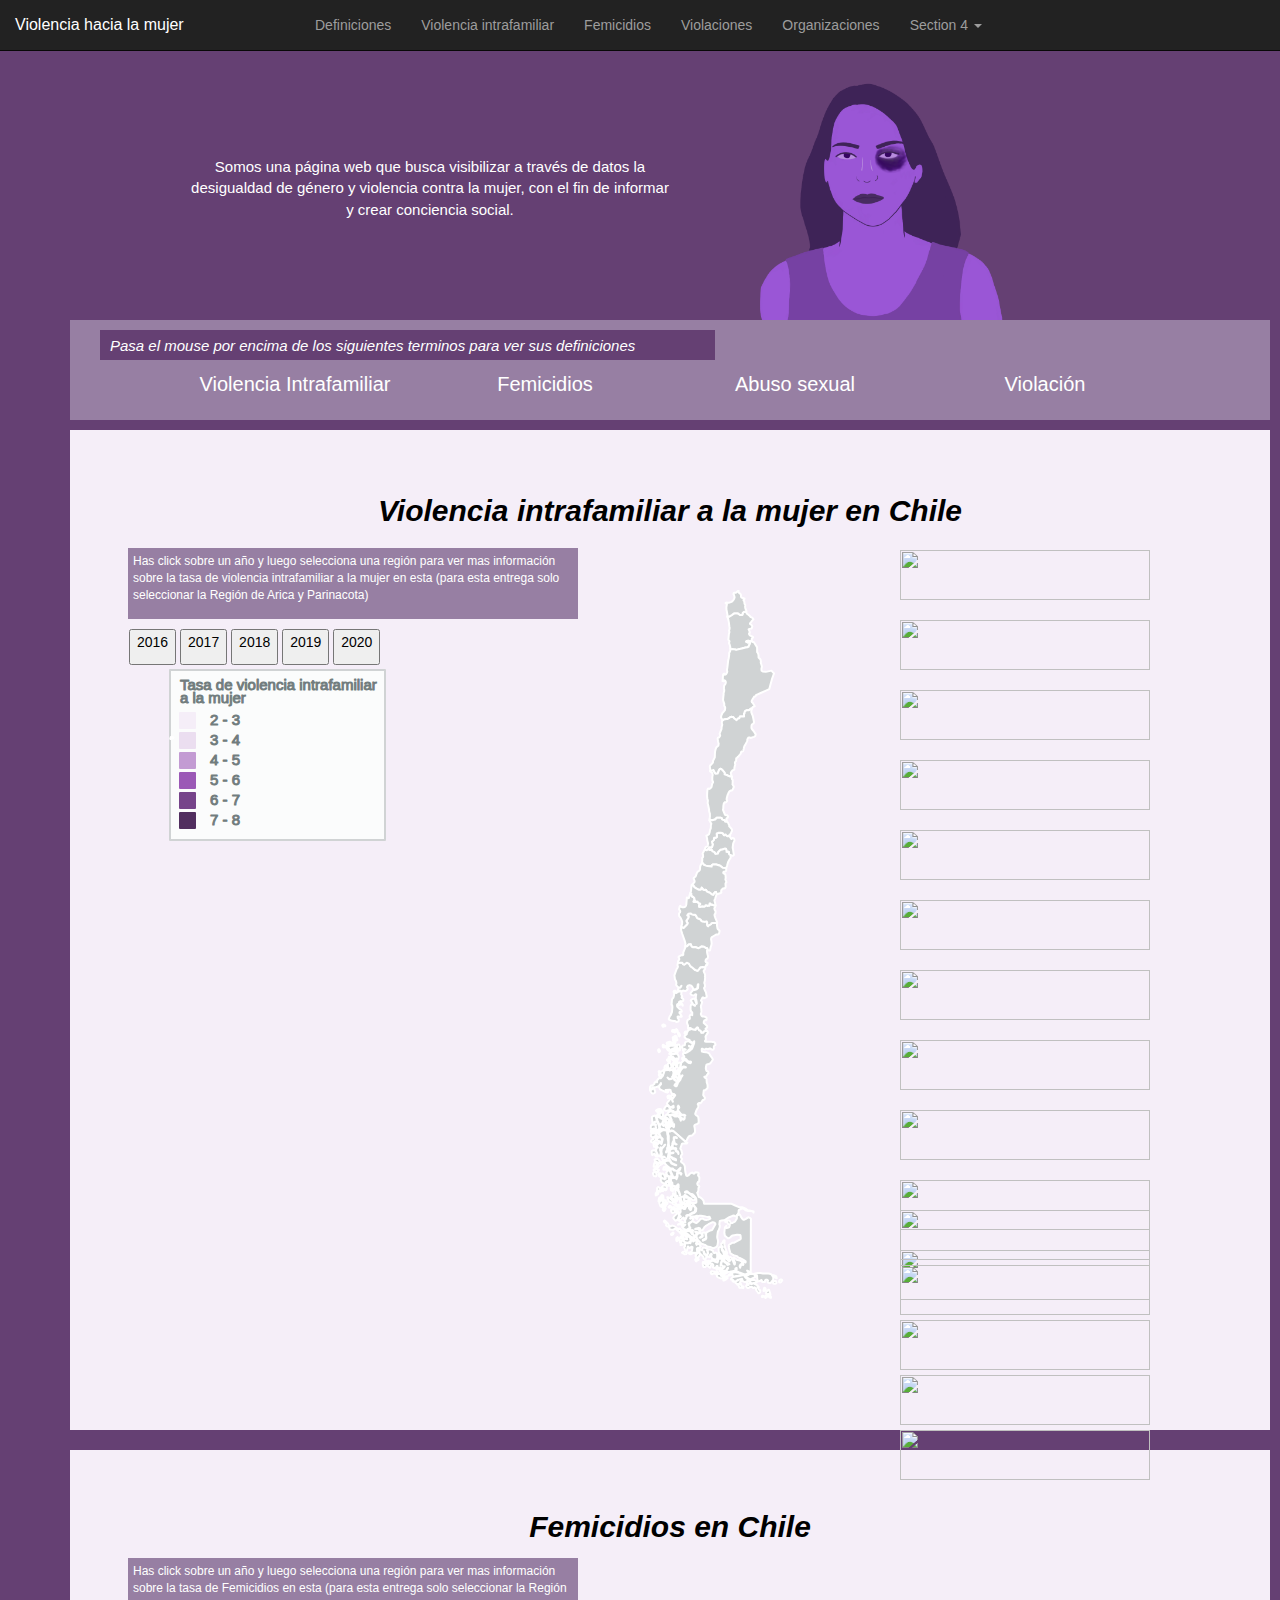
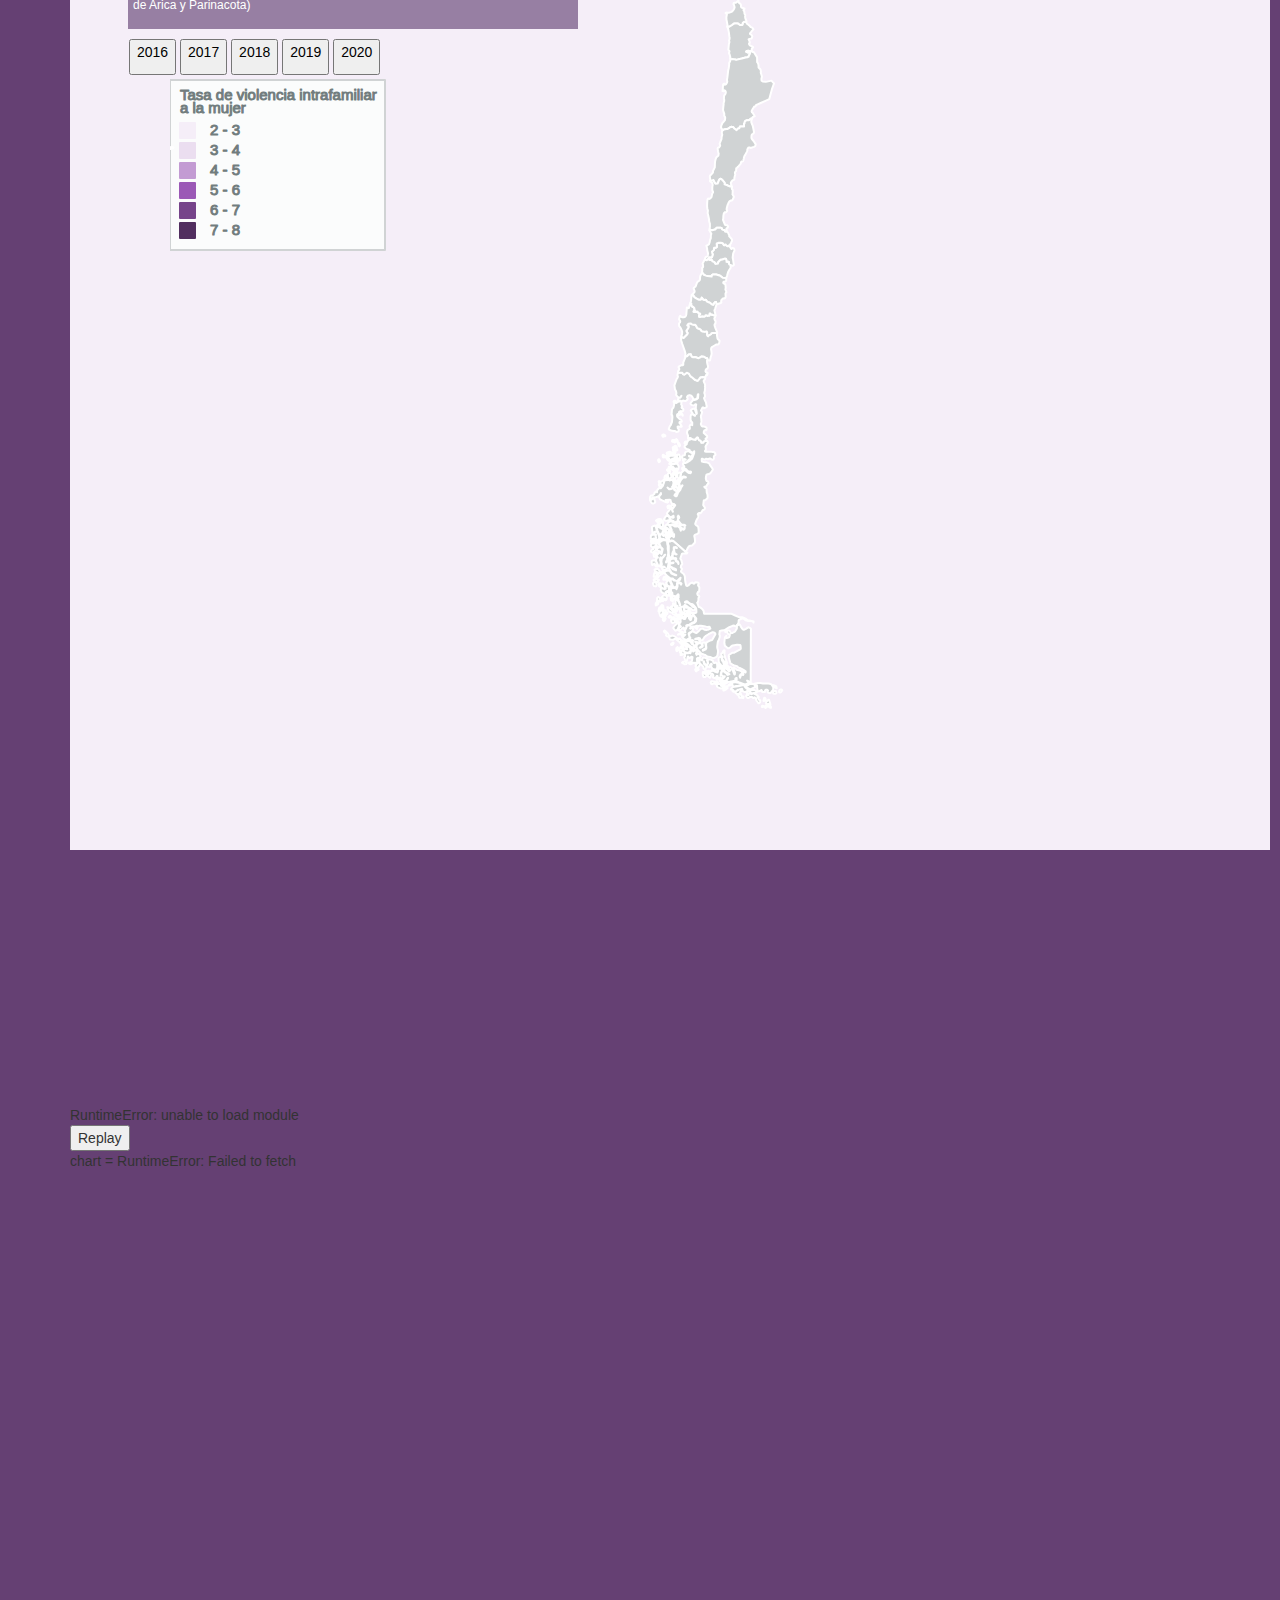
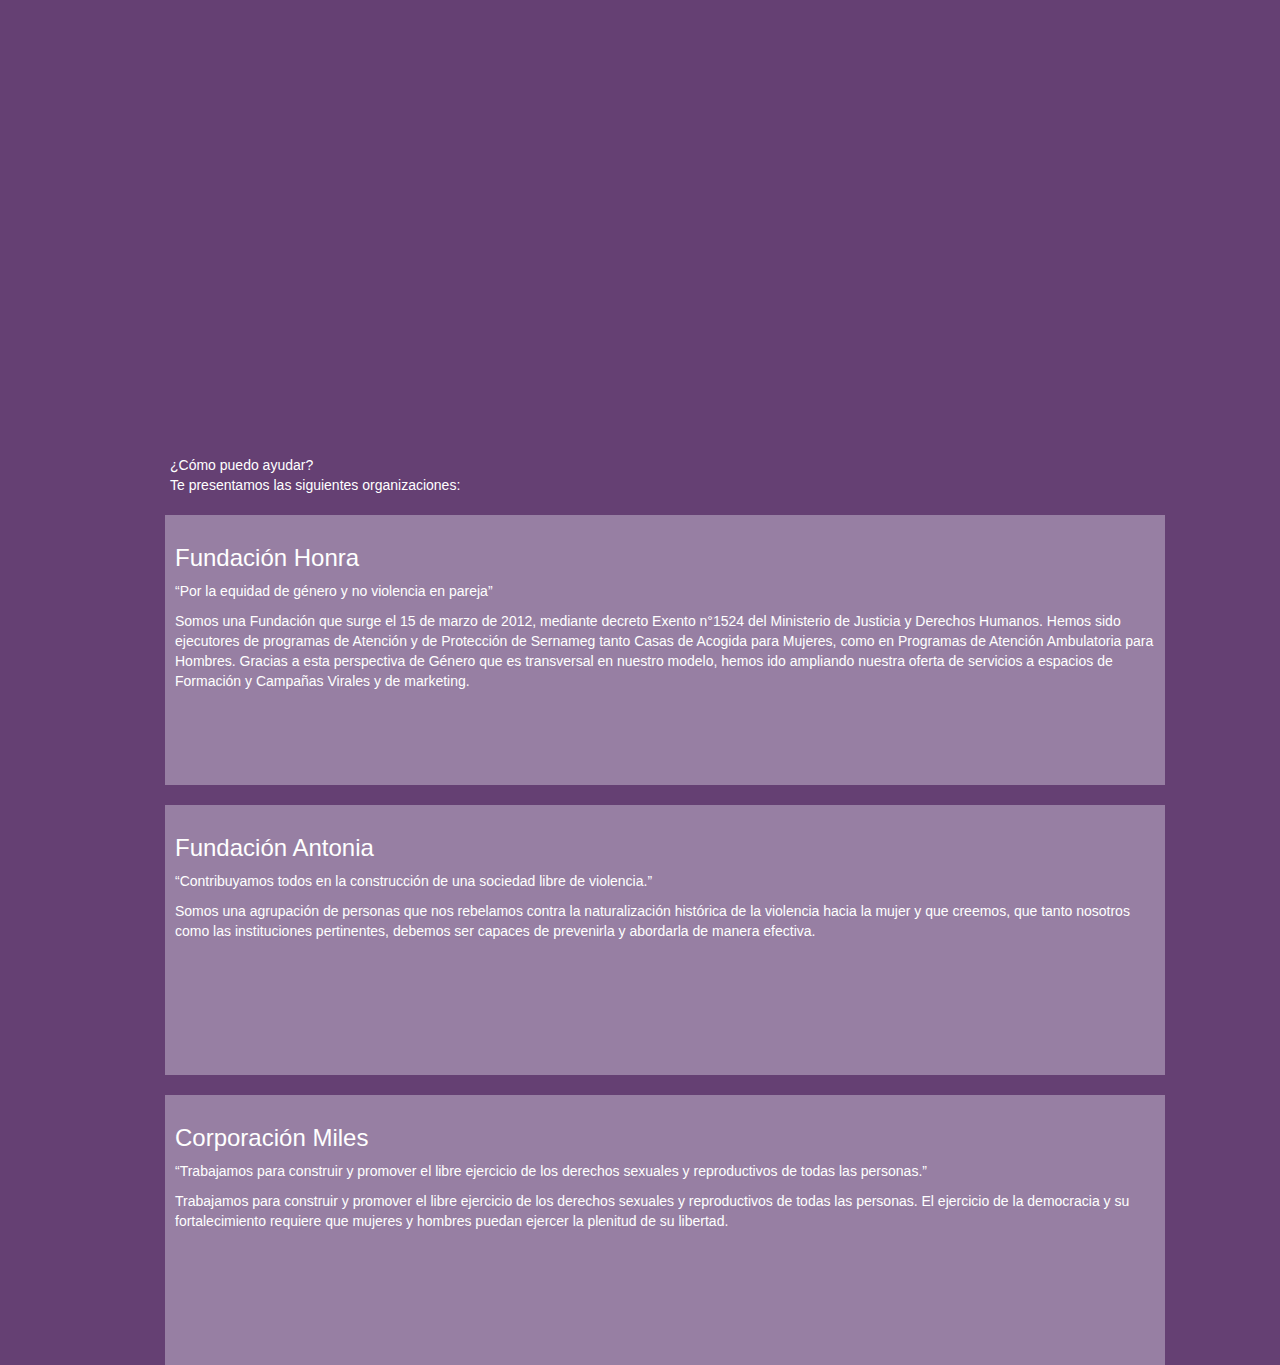
==== index.html @ 94e3a1db "main" ====
<!DOCTYPE html>
<html lang="en">

<head>
  <meta charset="UTF-8">
  <meta name="viewport" content="width=device-width, initial-scale=1.0">
  <link rel="stylesheet" href="https://maxcdn.bootstrapcdn.com/bootstrap/3.4.1/css/bootstrap.min.css">
  <script src="https://ajax.googleapis.com/ajax/libs/jquery/3.5.1/jquery.min.js"></script>
  <script src="https://maxcdn.bootstrapcdn.com/bootstrap/3.4.1/js/bootstrap.min.js"></script>
  <meta name="viewport" content="width=device-width, initial-scale=1.0">
  <title>Grupo 5 - Pensamiento Visual</title>
  <link href="css_2.css" rel="stylesheet" />
  <script type="text/javascript" src="jquery-1.10.1.js"></script>
  <script type="text/javascript" src="index_app.js"></script>
  <script type="text/javascript" src="d3.js"></script>
  <script src="https://unpkg.com/d3@5.6.0/dist/d3.min.js"></script>
  <style> 
    body {
      position: relative; 
    }
    #definiciones{padding-top:50px;height:100px;color: #fff}
    #cuadro_organizaciones{padding-top:50px;height:100px;color: #fff}
    #section41 {padding-top:50px;height:100px;color: #fff}
    #section42 {padding-top:50px;height:100px;color: #fff}
  </style>

</head>

<body data-spy="scroll" data-target=".navbar" data-offset="50">

<div  class="QueEs">
    <!-- https://www.w3schools.com/bootstrap/bootstrap_scrollspy.asp-->
<p class="QueEs"><img id="mujer_moreton" src="mujer_moreton.png"><br><br><br><br>
  Somos una página web que busca visibilizar a través de datos la desigualdad de género y violencia contra la mujer,
  con el fin de informar y crear conciencia social.
</p>
</div>  

<nav class="navbar navbar-inverse navbar-fixed-top">
    <div class="container-fluid">
      <div class="navbar-header">
          <button type="button" class="navbar-toggle" data-toggle="collapse" data-target="#myNavbar">
            <span class="icon-bar"></span>
            <span class="icon-bar"></span>
            <span class="icon-bar"></span>                        
        </button>
        <a class="navbar-brand" href="#" style="font-size: medium;width: 300px;">Violencia hacia la mujer</a>
      </div>
      <div>
        <div class="collapse navbar-collapse" id="myNavbar">
          <ul class="nav navbar-nav">
            <li><a href="#definiciones">Definiciones</a></li>
            <li><a href="#mapa1">Violencia intrafamiliar</a></li>
            <li><a href="#mapa2">Femicidios</a></li>
            <li><a href="#section41">Violaciones</a></li>
            <li><a href="#hola">Organizaciones</a></li>
            <li class="dropdown"><a class="dropdown-toggle" data-toggle="dropdown" href="#">Section 4 <span class="caret"></span></a>
              <ul class="dropdown-menu">
                <li><a href="#section41">Violaciones</a></li>
                <li><a href="#subtitulo">Organizaciones</a></li>
              </ul> 
            </li>
            </ul>
        </div>
        </div>
    </div>
</nav>
<div id=def_int><p id="indicaciones">Pasa el mouse por encima de los siguientes terminos para ver sus definiciones</p></div>
<div id="definiciones">
    <p class="def" id="VF">Violencia Intrafamiliar</p>
    <p class="def" id="Fem">Femicidios</p>
    <p class="def" id="D3">Abuso sexual</p>
    <p class="def" id="D4">Violación</p>
</div>
<div class="texto_def">
  <p class="def2" id="VF2">
    Toda acción u omisión protagonizada por uno o varios miembros de la familia, a otros parientes infringiendo daño físico, psicoemocional, sexual, económico o social.
  </p>
  <p class="def2" id="Fem2">
    Forma más extrema de violencia basada en el género, entendida ésta como la violencia de hombres contra mujeres como forma de poder, dominación o control.
  </p>
  <p class="def2" id="D32">
    Cualquier contacto sexual no deseado. Sucede cuando alguien te fuerza o presiona (sea física o emocionalmente) a que hagas alguna cosa de tipo sexual.
  </p>
  <p class="def2"id="D42">
    Es cuando alguien te fuerza o presiona para tener sexo. Se refiere usualmente a la penetración vaginal, oral o anal forzada por una parte del cuerpo u objeto.
  </p>
</div>

<!--------------------------------------------------Mapa de Chile--------------------------------------------------->
<!-- Se utilizo el mapa de la página https://mapsvg.com/maps/chile -->
<div class="cuadro_mapa" id="mapa1">
    <p class="mtitulo" id=TVF> Violencia intrafamiliar a la mujer en Chile</p>
    <div class="intrucciones">
        <p>Has click sobre un año y luego selecciona una región para ver mas información sobre la tasa de violencia
        intrafamiliar a la mujer en esta (para esta entrega solo seleccionar la Región de Arica y Parinacota)</p>
    </div>
    <div class="botones">
        <button id="boton">
        <p> 2016 </p>
        </button>
        <button id="boton2">
        <p> 2017 </p>
        </button>
        <button id="boton3">
        <p> 2018 </p>
        </button>
        <button id="boton4">
        <p> 2019 </p>
        </button>
        <button id="boton5">
        <p> 2020 </p>
        </button>
    </div>
 
    <div class="mapdiv" >
        <img class=A2016 id="XV2016"src="https://http2.mlstatic.com/9-cuadrado-morado-platos-14pk-D_NQ_NP_792618-MCO28761327050_112018-F.jpg" height="50px" width="250px"/>
        <img class=A2016 id="I2016"src="https://http2.mlstatic.com/9-cuadrado-morado-platos-14pk-D_NQ_NP_792618-MCO28761327050_112018-F.jpg" height="50px" width="250px"/>
        <img class=A2016 id="II2016"src="https://http2.mlstatic.com/9-cuadrado-morado-platos-14pk-D_NQ_NP_792618-MCO28761327050_112018-F.jpg" height="50px" width="250px"/>
        <img class=A2016 id="III2016"src="https://http2.mlstatic.com/9-cuadrado-morado-platos-14pk-D_NQ_NP_792618-MCO28761327050_112018-F.jpg" height="50px" width="250px"/>
        <img class=A2016 id="IV2016"src="https://http2.mlstatic.com/9-cuadrado-morado-platos-14pk-D_NQ_NP_792618-MCO28761327050_112018-F.jpg" height="50px" width="250px"/>
        <img class=A2016 id="V2016"src="https://http2.mlstatic.com/9-cuadrado-morado-platos-14pk-D_NQ_NP_792618-MCO28761327050_112018-F.jpg" height="50px" width="250px"/>
        <img class=A2016 id="RM2016"src="https://http2.mlstatic.com/9-cuadrado-morado-platos-14pk-D_NQ_NP_792618-MCO28761327050_112018-F.jpg" height="50px" width="250px"/>
        <img class=A2016 id="VI2016"src="https://http2.mlstatic.com/9-cuadrado-morado-platos-14pk-D_NQ_NP_792618-MCO28761327050_112018-F.jpg" height="50px" width="250px"/>
        <img class=A2016 id="VII2016"src="https://http2.mlstatic.com/9-cuadrado-morado-platos-14pk-D_NQ_NP_792618-MCO28761327050_112018-F.jpg" height="50px" width="250px"/>
        <img class=A2016 id="XVI2016"src="https://http2.mlstatic.com/9-cuadrado-morado-platos-14pk-D_NQ_NP_792618-MCO28761327050_112018-F.jpg" height="50px" width="250px"/>
        <img class=A2016 id="VIII2016"src="https://http2.mlstatic.com/9-cuadrado-morado-platos-14pk-D_NQ_NP_792618-MCO28761327050_112018-F.jpg" height="50px" width="250px"/>
        <img class=A2016 id="IX2016"src="https://http2.mlstatic.com/9-cuadrado-morado-platos-14pk-D_NQ_NP_792618-MCO28761327050_112018-F.jpg" height="50px" width="250px"/>
        <img class=A2016 id="XIV2016"src="https://http2.mlstatic.com/9-cuadrado-morado-platos-14pk-D_NQ_NP_792618-MCO28761327050_112018-F.jpg" height="50px" width="250px"/>
        <img class=A2016 id="XI2016"src="https://http2.mlstatic.com/9-cuadrado-morado-platos-14pk-D_NQ_NP_792618-MCO28761327050_112018-F.jpg" height="50px" width="250px"/>
        <img class=A2016 id="XII2016"src="https://http2.mlstatic.com/9-cuadrado-morado-platos-14pk-D_NQ_NP_792618-MCO28761327050_112018-F.jpg" height="50px" width="250px"/>
        <img class=A2016 id="X2016"src="https://http2.mlstatic.com/9-cuadrado-morado-platos-14pk-D_NQ_NP_792618-MCO28761327050_112018-F.jpg" height="50px" width="250px"/>
        
        <!-- <div class="imagenes1">
        <img class="I1" src="https://cdn.icon-icons.com/icons2/510/PNG/512/woman_icon-icons.com_49954.png"
            alt="icono mujer" height="100" width="100" />
        <img class="I2" src="https://cdn.icon-icons.com/icons2/510/PNG/512/woman_icon-icons.com_49954.png"
            alt="icono mujer" height="100" width="100" />
        <img class="I3" src="https://cdn.icon-icons.com/icons2/510/PNG/512/woman_icon-icons.com_49954.png"
            alt="icono mujer" height="100" width="100" />
        <img class="I4" src="https://cdn.icon-icons.com/icons2/510/PNG/512/woman_icon-icons.com_49954.png"
            alt="icono mujer" height="100" width="100" />
        <img class="I5" src="https://cdn.icon-icons.com/icons2/510/PNG/512/woman_icon-icons.com_49954.png"
            alt="icono mujer" height="100" width="100" />
        <img class="I6" src="https://cdn.icon-icons.com/icons2/510/PNG/512/woman_icon-icons.com_49954.png"
            alt="icono mujer" height="100" width="100" />
        </div>
        <div class="imagenes2">
        <img class="I1" src="https://cdn.icon-icons.com/icons2/510/PNG/512/woman_icon-icons.com_49954.png"
            alt="icono mujer" height="100" width="100" />
        <img class="I2" src="https://cdn.icon-icons.com/icons2/510/PNG/512/woman_icon-icons.com_49954.png"
            alt="icono mujer" height="100" width="100" />
        <img class="I3" src="https://cdn.icon-icons.com/icons2/510/PNG/512/woman_icon-icons.com_49954.png"
            alt="icono mujer" height="100" width="100" />
        <img class="I4" src="https://cdn.icon-icons.com/icons2/510/PNG/512/woman_icon-icons.com_49954.png"
            alt="icono mujer" height="100" width="100" />
        <img class="I5" src="https://cdn.icon-icons.com/icons2/510/PNG/512/woman_icon-icons.com_49954.png"
            alt="icono mujer" height="100" width="100" />
        <img class="I6" src="https://cdn.icon-icons.com/icons2/510/PNG/512/woman_icon-icons.com_49954.png"
            alt="icono mujer" height="100" width="100" />
        <img class="I7" src="https://cdn.icon-icons.com/icons2/510/PNG/512/woman_icon-icons.com_49954.png"
            alt="icono mujer" height="100" width="100" />
        </div>
        <div class="imagenes3">
        <img class="I1" src="https://cdn.icon-icons.com/icons2/510/PNG/512/woman_icon-icons.com_49954.png"
            alt="icono mujer" height="100" width="100" />
        <img class="I2" src="https://cdn.icon-icons.com/icons2/510/PNG/512/woman_icon-icons.com_49954.png"
            alt="icono mujer" height="100" width="100" />
        <img class="I3" src="https://cdn.icon-icons.com/icons2/510/PNG/512/woman_icon-icons.com_49954.png"
            alt="icono mujer" height="100" width="100" />
        <img class="I4" src="https://cdn.icon-icons.com/icons2/510/PNG/512/woman_icon-icons.com_49954.png"
            alt="icono mujer" height="100" width="100" />
        <img class="I5" src="https://cdn.icon-icons.com/icons2/510/PNG/512/woman_icon-icons.com_49954.png"
            alt="icono mujer" height="100" width="100" />
        </div>
        <div class="imagenes4">
        <img class="I1" src="https://cdn.icon-icons.com/icons2/510/PNG/512/woman_icon-icons.com_49954.png"
            alt="icono mujer" height="100" width="100" />
        <img class="I2" src="https://cdn.icon-icons.com/icons2/510/PNG/512/woman_icon-icons.com_49954.png"
            alt="icono mujer" height="100" width="100" />
        <img class="I3" src="https://cdn.icon-icons.com/icons2/510/PNG/512/woman_icon-icons.com_49954.png"
            alt="icono mujer" height="100" width="100" />
        <img class="I4" src="https://cdn.icon-icons.com/icons2/510/PNG/512/woman_icon-icons.com_49954.png"
            alt="icono mujer" height="100" width="100" />
        <img class="I5" src="https://cdn.icon-icons.com/icons2/510/PNG/512/woman_icon-icons.com_49954.png"
            alt="icono mujer" height="100" width="100" />
        <img class="I6" src="https://cdn.icon-icons.com/icons2/510/PNG/512/woman_icon-icons.com_49954.png"
            alt="icono mujer" height="100" width="100" />
        </div>
        <div class="imagenes5">
        <img class="I1" src="https://cdn.icon-icons.com/icons2/510/PNG/512/woman_icon-icons.com_49954.png"
            alt="icono mujer" height="100" width="100" />
        <img class="I2" src="https://cdn.icon-icons.com/icons2/510/PNG/512/woman_icon-icons.com_49954.png"
            alt="icono mujer" height="100" width="100" />
        <img class="I3" src="https://cdn.icon-icons.com/icons2/510/PNG/512/woman_icon-icons.com_49954.png"
            alt="icono mujer" height="100" width="100" />
        <img class="I4" src="https://cdn.icon-icons.com/icons2/510/PNG/512/woman_icon-icons.com_49954.png"
            alt="icono mujer" height="100" width="100" />
        <img class="I5" src="https://cdn.icon-icons.com/icons2/510/PNG/512/woman_icon-icons.com_49954.png"
            alt="icono mujer" height="100" width="100" />
        <img class="I6" src="https://cdn.icon-icons.com/icons2/510/PNG/512/woman_icon-icons.com_49954.png"
            alt="icono mujer" height="100" width="100" />
        </div>
        <p class="click1" style="font-size: 15px;"><i>Seis de cada mil mujeres sufren de violencia intrafamiliar </i></p>
        <p class="click2" style="font-size: 13px;">Tasa: 6.3775<br>Total de Casos Policiales: 749 <br>Total de habitantes
        mujeres: 117.443</p>
        <p class="click3" style="font-size: 15px;"><i>Siete de cada mil mujeres sufren de violenciam intrafamiliar </i></p>
        <p class="click4" style="font-size: 13px;">Tasa: 6,5421<br>Total de Casos Policiales: 777 <br>Total de habitantes
        mujeres: 118.770</p>
        <p class="click5" style="font-size: 15px;"><i>Cinco de cada mil mujeres sufren de violencia intrafamiliar </i></p>
        <p class="click6" style="font-size: 13px;">Tasa: 5,1936<br>Total de Casos Policiales: 627 <br>Total de habitantes
        mujeres: 120.724</p>
        <p class="click7" style="font-size: 15px;"><i>Seis de cada mil mujeres sufren de violencia intrafamiliar </i></p>
        <p class="click8" style="font-size: 13px;">Tasa: 5,9608<br>Total de Casos Policiales: 733 <br>Total de habitantes
        mujeres: 122.969</p>
        <p class="click9" style="font-size: 15px;"><i>Seis de cada mil mujeres sufren de violencia intrafamiliar </i></p>
        <p class="click10" style="font-size: 13px;">Tasa: 5,942<br>Total de Casos Policiales: 745 <br>Total de habitantes
        mujeres: 125.366</p>-->

        <svg id="svg" baseprofile="tiny" fill="#7c7c7c" width="100%"  height="1186" stroke="#ffffff" stroke-linecap="round"
        stroke-linejoin="round" stroke-width="2" version="1.2" viewbox="0 0 1000 1186" width="1000"
        xmlns="http://www.w3.org/2000/svg">
        <rect x="0" y="80" width="215" height="170" stroke="#D0D3D4" fill="#FBFCFC" />
        <text x="10" y="100" stroke-width="1" stroke="#717D7E" style=" font-size: 15px" style="font-family: italic"
            style="font-weight:lighter">Tasa de violencia intrafamiliar </text>
        <text x="10" y="113" stroke-width="1" stroke="#717D7E" style=" font-size: 15px" style="font-family: italic"
            style="font-weight:lighter">a la mujer </text>
        <rect x="10" y="123" width="15" height="15" fill="#F5EEF8" stroke="#F5EEF8" />
        <text x="40" y="135" stroke-width="1" stroke="#717D7E" style=" font-size: 15px" style="font-family: italic"
            style="font-weight:lighter">2 - 3 </text>
        <rect x="10" y="143" width="15" height="15" fill="#EBDEF0" stroke="#EBDEF0" />
        <text x="40" y="155" stroke-width="1" stroke="#717D7E" style=" font-size: 15px" style="font-family: italic"
            style="font-weight:lighter">3 - 4 </text>
        <rect x="10" y="163" width="15" height="15" fill="#C39BD3" stroke="#C39BD3" />
        <text x="40" y="175" stroke-width="1" stroke="#717D7E" style=" font-size: 15px" style="font-family: italic"
            style="font-weight:lighter">4 - 5 </text>
        <rect x="10" y="183" width="15" height="15" fill="#9B59B6" stroke="#9B59B6" />
        <text x="40" y="195" stroke-width="1" stroke="#717D7E" style=" font-size: 15px" style="font-family: italic"
            style="font-weight:lighter">5 - 6 </text>
        <rect x="10" y="203" width="15" height="15" fill="#76448A" stroke="#76448A" />
        <text x="40" y="215" stroke-width="1" stroke="#717D7E" style=" font-size: 15px" style="font-family: italic"
            style="font-weight:lighter">6 - 7 </text>
        <rect x="10" y="223" width="15" height="15" fill="#512E5F" stroke="#512E5F" />
        <text x="40" y="235" stroke-width="1" stroke="#717D7E" style=" font-size: 15px" style="font-family: italic"
            style="font-weight:lighter">7 - 8 </text> 
        <path class="region" id="XI" title="Región de Aisén del General Carlos Ibáñez del Campo"
            d="m 520.44216,473.15692 0.22,-0.05 0.46,-0.97 -0.15,-0.4 -0.87,-0.18 -0.31,0.32 -0.38,0.06 -1.42,-0.67 -0.76,-0.91 -0.68,-0.71 -1.13,-0.91 -0.46,-0.18 -0.31,0.09 -0.42,0.48 -0.27,0.37 -0.53,0.07 -0.67,-0.08 -0.35,-0.08 -0.26,-0.23 -0.06,-0.46 0.21,-1.04 0.36,-0.09 0.86,-0.04 0.28,-0.13 0.51,-0.81 -0.98,-1.47 -0.41,-0.87 0.1,-0.73 0.31,-0.53 0.42,-0.19 0.29,-0.03 0.89,0.2 0.44,0 1.26,-0.45 2.85,-1.59 0.77,-0.67 1.73,-1.57 0.56,-1.19 0.42,-1.08 1.19,-3.31 0.09,-1.87 -0.78,0.72 -1.13,0.82 -1.49,-1.14 -1.14,-1.03 0,-0.56 -1.32,-0.62 -0.91,-0.29 -0.45,-0.06 -0.59,-0.12 -0.39,-0.23 -1.39,-1.47 -0.1,-0.62 0.14,-0.63 0.98,-0.92 1.04,-0.89 0.01,-0.75 0.49,-1.04 1.2,-2.42 0.37,0.01 0.64,-0.16 1.43,-0.49 -0.09,-0.54 0,0 0.94,0.02 0.29,0.23 0.89,0.23 2.75,0.47 0.2,-0.78 0.47,-0.7 0.61,-0.63 0.47,-0.33 0.68,0.27 0.07,0.83 1.09,1.82 0.3,0.13 0.64,0.06 0.42,0.29 0.47,0.6 0.26,0.53 0.11,0.77 1.99,-0.22 0.2,-0.79 2,-0.98 0.48,-0.02 1.07,0.5 0,0 0.71,0.97 0.03,0.43 -0.13,0.36 -1.3,2.02 -0.46,0.49 -0.55,1.55 0.25,0.55 0.09,0.5 -0.05,2.23 -0.65,0.47 -0.15,0.4 0.37,0.55 0.7,0.16 2.17,0.04 1.15,0 0.92,-0.15 1.13,-0.04 2.92,0.59 0.48,0.42 0.75,1.67 -0.18,0.67 -0.33,0.36 -0.64,0.1 -0.6,1.42 0.06,0.5 0.1,0.57 -0.08,0.59 -0.74,1.03 -0.39,0.11 -0.49,0 -0.43,-0.14 -0.37,-0.19 -0.67,-0.51 -0.41,-0.29 -0.29,-0.07 -0.38,0 -0.53,0.21 -0.75,0.4 -0.29,0.11 -0.35,0.06 -0.28,-0.11 -0.29,-0.14 -0.3,-0.12 -0.81,-0.18 -0.34,0.16 -0.26,0.44 -0.39,0.15 -1.57,-0.19 -0.32,-0.14 -0.29,-0.14 -0.36,-0.2 -0.4,-0.1 -0.4,0.25 -0.09,0.41 0.21,2.29 1.88,0.41 1.82,0.17 0.94,0.13 2.25,0.77 0.48,0.48 0.73,1.53 2.4,3.13 0.44,1.49 -2.4,3.48 -1.97,0.91 -0.33,-0.02 -0.29,0.05 -0.32,0.08 -0.57,0.22 -0.54,0.4 -0.45,1.95 -0.15,1.5 0.55,2.44 0.42,0.26 0.43,0.14 0.64,0.3 0.29,0.41 0.35,1.5 -0.49,0.41 -0.09,0.05 -0.3,0.27 -0.48,0.65 -0.3,0.49 -0.28,0.58 -0.36,0.42 -0.38,0.17 -0.44,0.1 -0.38,0.04 -0.72,0.34 0.95,1.06 0.49,0.18 0.48,0.24 0.29,0.52 0.08,0.5 0.23,3.27 0.5,1.24 0.27,0.98 0.06,2.36 -0.09,0.65 -0.19,0.39 -1.81,1.72 -0.52,0.22 -0.96,0.07 -0.31,0.33 -0.53,4.53 1.19,1.69 0.43,0.5 0.14,0.69 -0.22,0.96 -0.21,0.3 -1.91,0.93 -0.91,1.58 -1.1,1.22 -0.5,0.16 -0.51,-0.17 -0.38,0.01 -0.52,0.19 -0.29,0.13 -0.31,0.19 -0.21,0.31 -0.13,0.59 0.25,0.25 0.48,0.33 -0.3,1.9 -0.14,0.46 -0.19,0.4 -0.73,1.16 -0.35,0.61 -0.39,0.89 -1.13,3.22 0.05,0.55 0.23,0.42 0.52,0.58 0.4,0.27 0.61,0.15 1.21,1.49 0.31,2.38 0.12,3.35 -1.91,1.23 -0.92,0.37 -0.94,0.52 -0.3,0.21 -0.25,0.35 -0.12,0.45 0.34,1.51 0.09,0.48 0.18,1.38 0.13,1.71 0,0.98 -0.13,0.49 -0.37,0.54 -1.73,1.71 -0.4,0.35 -0.26,0.18 -0.37,0.21 -0.42,0.17 -0.65,0.13 -0.56,-0.03 -0.28,0.08 -0.51,0.22 -0.44,0.3 -0.34,0.43 -1.01,1.5 -1.41,3.34 0.03,0.46 0.1,0.21 0,0 -0.24,-0.17 -4.21,-3.63 -3.39,-2.93 -4.92,-4.28 0,0 -0.04,-0.2 -0.69,-0.44 -0.78,-0.16 -0.39,0.02 -0.52,0.2 -0.3,0.14 -0.31,0.13 -0.52,-0.04 -0.82,-1.08 -0.37,-1.4 0.64,-0.93 1.4,-1.45 0.75,-0.52 0.73,0.44 1.47,1.08 0.28,-0.3 0.09,-2.57 -1.26,-0.41 -0.37,-0.48 -0.25,-0.25 -0.32,-0.06 -0.81,-0.12 0.36,-0.38 1.25,-0.3 -2.07,-0.79 -1.91,-1.73 -1.29,-1.49 -1.33,-0.98 -0.54,-0.01 -0.37,-0.16 -0.15,-1 0.36,-0.62 1.5,-0.92 1.59,0.65 0.93,0.74 0.29,0.5 0.2,0.44 0.26,0.8 0.28,1.8 0.88,0.91 0.43,-0.13 -1.09,-2.71 -0.87,-1.57 -0.08,-0.41 0.37,-0.21 1.47,-0.06 1.75,0.07 0.36,0.26 0.44,0.54 0.8,0.31 1.5,-0.02 1.22,-0.36 2.54,2.29 0.05,1.02 0.51,1.29 0.2,-0.79 0.67,-0.7 0.69,0.06 0.33,0.12 0.37,0.24 0.64,0.04 0.69,-0.63 0.23,-0.29 0.11,-0.58 0.04,-0.71 -0.19,-0.47 -0.11,1.14 -0.27,0.4 -0.58,0.45 -0.28,0.06 -0.37,-0.16 -1.22,-0.8 -1.32,-1.53 -0.94,-1.39 -0.13,-1.61 1.19,0 0.12,0.68 0.47,0.62 0.26,0.18 0.31,0.14 0.72,0.2 2.99,0.18 -0.62,-0.53 -0.99,-0.31 -0.49,-0.02 -0.37,0.05 -0.5,0.13 -0.54,-0.1 -0.62,-0.46 -2.81,-3.47 -0.42,-1.06 0.08,-0.55 0.29,-0.43 0.44,-0.44 0.41,-0.61 -0.27,-1.39 -0.7,-0.75 -0.65,1.34 0.55,0.4 0.08,0.47 -0.61,3.16 -0.28,0.31 -0.35,0.23 -1.69,0.74 -1.15,-0.23 -0.27,-0.14 -0.36,-0.89 -0.45,-0.08 -0.7,-0.03 -2.39,-0.49 -1.13,-0.26 -1.22,0.35 -0.36,0.21 -0.69,0.12 -1.02,-0.16 -0.39,-0.14 -0.96,-0.5 -0.39,-0.63 1.95,-2.96 0.62,-0.42 0.29,-0.05 1.23,0.13 0.39,0.14 0.78,0.66 0.32,1.08 0.5,1.34 0.58,0.69 0.5,0.25 0.53,0.07 0.34,-0.15 -0.4,0.01 -0.72,-0.23 -0.39,-0.41 -0.23,-0.8 0.59,-1.01 1.27,-0.33 0.75,0.32 0.37,0 0.61,-0.26 -0.22,-1.69 -0.98,0.51 -0.52,0.54 -1.67,0.36 -0.28,-0.07 -3.01,-3.16 -0.16,-0.39 0.78,-1.41 1.47,-1.47 0.32,-0.65 0.2,-0.46 0.19,-0.49 1.79,-0.29 0.3,0.16 0.14,0.58 0.02,0.72 0.67,1.37 0.12,0.12 -0.12,-0.3 -0.39,-1.25 0,-0.53 0.14,-0.7 0.18,-0.34 1.04,-1.02 1.53,-2.4 -1.09,-1.09 -0.32,-0.14 -0.32,-0.03 -0.28,0.15 -0.42,0.26 -0.42,-0.14 -1.55,-2.39 -0.25,-1.23 -0.02,-0.51 -1.05,-0.44 -3.97,0.4 -0.05,1.17 0.44,-0.11 0.58,-0.02 1.61,0.49 -0.17,0.56 -0.4,0.32 -0.38,0.02 -0.9,-0.11 -1.12,-0.5 -3.43,-1.64 -1.72,-0.87 -0.95,-1.94 -0.04,-0.6 0.19,-0.48 0.77,-0.98 0.99,-1.01 -0.07,-1.38 -0.32,0.52 -0.23,0.66 -1.39,1.52 -0.54,0.45 -0.98,0.64 -2.31,0.66 -0.58,-0.13 -0.57,-0.05 -1.04,0.33 -0.93,0.45 -0.39,0.32 -0.78,1.32 0.29,0.32 0.69,-0.58 1.56,-1.07 0.39,0.03 0.38,0.24 1.1,3.39 -0.13,0.52 -0.87,0.62 -0.77,0.34 -0.3,0.12 -0.12,0.02 -0.14,-0.02 -0.87,-0.29 -1.05,-1.26 -0.98,-1.81 -0.1,-1.41 0.18,-1.88 0.89,-1.33 0.28,-0.05 0.35,0.03 0.46,0.07 0.66,-0.35 1.77,-1.56 -0.1,-0.72 0.65,-0.76 0.34,-0.31 0.95,-0.51 0.63,0.59 0.03,0.25 0.06,-1.23 0.22,-1 1.58,-1.74 0.59,-0.06 1.28,0.05 1.92,-2.1 0.47,-1.14 0.93,-2.73 0.49,-1.67 0.21,-0.29 3.1,-0.39 1.26,-0.31 0.48,0.17 0.27,0.71 0.74,-0.5 1.53,-0.24 0.28,0.22 0.36,0.53 0.75,2.25 -0.39,2.15 -0.21,0.59 -0.33,0.62 -0.31,0.33 -0.24,0.23 0.32,-0.04 0.9,-0.74 0.27,-1.07 -0.03,-0.43 -0.12,-0.45 0.18,-0.38 1.11,1.09 0.1,0.44 -0.04,0.59 -0.19,0.54 -0.19,0.32 -0.37,0.41 -0.71,0.63 -0.75,0.44 -0.94,0.44 -1.67,0.5 -0.44,0.04 -0.43,-0.19 -0.62,-0.46 -0.34,-0.3 -0.63,-0.42 1.19,1.23 0.32,0.25 0.27,0.17 0.38,0.02 1.41,-0.37 1.13,-0.33 0.45,-0.25 0.74,-0.36 0.34,-0.07 0.59,1.89 1.48,0.98 0.41,0.18 0.13,0.02 0.15,-0.21 -0.39,-0.59 -0.35,-0.23 -0.46,-0.33 -1.15,-1.39 0.47,-1.13 0.33,-0.31 0.97,-0.09 1.85,2.1 -0.06,1.13 -0.14,0.76 -0.21,0.6 -0.24,0.49 -1.02,1.28 -0.45,0.48 -1.17,1.8 1.16,0.89 0.54,0.02 0.4,-0.24 0.22,-0.29 0.75,-1.66 0.18,-0.47 0.32,-1.1 2.44,-3.04 0.56,-1.72 1.52,-2.35 -0.25,-0.23 -1.37,1.94 -0.58,1.01 -0.25,0.69 -0.43,0.87 -0.38,0.47 -0.48,0.17 -0.05,-0.91 0.1,-0.42 0.49,-1.05 0.22,-0.8 0.17,-0.87 0.04,-0.68 -0.36,-1.22 -0.29,-0.9 1.74,-3.47 1.45,-1.68 0.27,-0.29 0.45,-0.39 0.38,-0.17 0.29,-0.04 0.72,0 0.79,0.09 0.45,-0.09 0.3,-0.32 -1.95,-0.66 -0.55,0.06 -0.61,0.21 -0.49,0.41 -0.4,0.75 -0.2,0.3 -1.14,1.1 -0.29,0.07 0.14,-1.87 0.79,-4.67 1.67,-1.57 1.46,-1.06 1.13,-0.48 0.44,0.42 0.1,0.64 0.44,0.46 0.6,0.52 1.26,0.93 0.91,0.32 1.17,0.13 z m 0.07,-14.76 -0.06,0.08 -0.7,0.54 -0.66,0.35 -0.96,1.03 -0.15,0.31 -0.16,0.26 -0.13,0.14 -0.95,0.76 -0.87,0.41 -0.4,0.14 -0.51,0.08 -0.23,-0.04 -0.21,-0.14 -1.51,-1.75 -0.11,-0.22 -0.03,-0.23 0.1,-0.19 1.4,-0.51 0.25,0.1 0.15,0.12 0.23,0.25 0.6,-0.14 0.13,-0.1 -0.38,-0.35 -0.92,-0.4 -0.59,0.37 -0.16,0.19 -0.15,0.13 -0.17,0.01 -0.22,-0.13 -0.15,-0.19 -0.46,-0.95 -0.19,-0.48 -0.26,-1.27 0.56,-0.84 0.12,-0.15 0.43,-0.09 0.16,0.03 1.39,-0.26 0.18,-0.92 0.06,-0.78 -0.03,-0.29 0.05,-0.24 0.28,-0.78 0.15,-0.2 0.18,-0.08 1.81,-0.6 1.27,-0.31 0.16,0.05 1.69,1.38 1.13,0.4 0.27,0.22 0.62,1.06 0.1,0.23 -0.04,0.23 -1.1,1.61 -0.13,0.14 -0.16,0.11 -0.27,0.06 -0.9,-0.09 -0.16,-0.12 -0.19,-0.22 -0.75,-0.28 0.02,0.27 0.13,0.21 0.86,0.59 0.43,0.14 0.57,0.12 0.12,0.31 -0.2,0.43 -0.22,0.34 -0.16,0.14 z m -33.15,81.99 -0.17,0.12 -0.34,0.1 -0.64,-1.54 -0.21,-1.04 -0.31,-2.03 0.04,-0.34 0.31,-0.9 -1.44,-0.86 -0.91,0.47 -0.21,0.07 -0.34,0.08 -0.29,0 -0.19,-0.05 -0.27,-0.18 -0.1,-0.19 -0.03,-0.25 0.07,-0.25 0.28,-0.24 0.26,-0.18 0.4,-0.17 0.51,-0.04 0.36,-0.05 0.22,-0.07 0.28,-0.15 0.23,-0.21 0.24,-0.36 0.17,-0.34 -0.19,-0.06 -0.66,0.4 -1.88,0.23 -0.16,-0.25 -0.52,-4.63 0.09,-0.24 0.59,-0.75 0.41,-0.32 2.07,-0.58 0.25,0.05 0.17,0.2 0.87,2.74 0.1,0.37 0.1,1.25 0.51,1.64 0.34,0.94 0.41,0.47 0.52,0.92 0.74,2.11 0.16,1.85 -0.1,0.4 -0.12,0.19 -1.62,1.67 z m 8.22,-0.16 -1.74,-1.25 -0.25,0 -0.24,0.12 -0.22,0.07 -0.27,0.01 -1.66,-0.35 -0.92,-0.53 -0.2,-0.17 -0.08,-0.21 -0.23,-1.57 0.06,-0.4 0.13,-0.25 0.12,-0.18 1.02,-1.14 0.23,-0.13 0.93,-0.11 0.17,0.04 0.12,0.29 0.3,0.49 0.06,0.29 0.12,0.24 0.63,0.53 0.68,-0.84 0.04,-0.23 -0.18,-0.26 -0.14,-0.09 -0.41,-0.09 -0.49,-0.93 -0.11,-0.25 -0.17,-0.8 0,-0.27 0.03,-0.29 0.61,-3.16 0.13,-0.33 0.11,-0.19 0.18,-0.18 0.17,0.09 0.27,0.38 0.1,0.19 0.06,0.35 0,0.4 0.08,0.83 0.17,1.5 1.3,2.32 -0.29,1.01 0,1.24 0.07,0.96 0.09,0.37 0.7,0.95 0.2,0.05 0.13,-0.17 0,-0.21 -0.08,-0.21 0.01,-0.25 0.18,-0.08 0.15,0.07 0.17,0.13 0.13,0.16 0.03,0.31 -0.11,0.6 -0.09,0.38 -0.12,0.18 -0.16,0.14 -0.73,0.46 -0.26,0.1 -0.3,0.02 -0.23,-0.15 z m -5.73,-5.31 -0.2,-0.01 -0.19,-0.1 -2.02,-4.49 -0.89,-2.71 0.05,-0.62 0.48,-0.05 0.92,0.2 1.66,0.41 0.39,0.21 1.19,0.97 1.6,0.41 0.16,0.2 0.03,0.35 -0.04,0.44 -0.48,3.08 -0.12,0.18 -0.21,0.08 -0.4,-0.02 -0.74,0.5 -0.34,0.25 -0.4,0.33 -0.45,0.39 z m 18.41,-65.56 -0.87,-0.28 -0.53,-0.63 -0.6,-0.02 -0.8,0.21 -0.25,0.01 -0.55,-0.04 -0.19,-0.09 -0.16,-0.12 -0.15,-0.26 -1.28,-1.49 -0.44,0.24 -0.96,0.22 -0.23,-0.05 -0.14,-0.14 -0.09,-0.5 -0.08,-0.64 0.01,-0.2 0.1,-0.41 0.21,-0.28 0.49,-0.49 0.19,-0.16 0.27,-0.06 0.33,0.02 0.14,0.08 0.26,0.09 0.65,-0.06 1.11,-0.2 0.31,-0.09 0.53,-0.34 0.17,-0.13 0.22,-0.05 0.31,0.05 0.26,0.09 0.15,0.08 0.87,0.67 0.14,0.14 0.13,0.15 0.11,0.16 0.57,0.93 0.22,0.58 0.02,0.24 -0.01,0.26 -0.04,0.55 -0.4,1.96 z m -8.34,55.76 -0.53,-0.28 -1.75,-0.72 -0.27,-0.24 -0.01,-0.24 1.15,-1.28 0.15,-0.15 0.26,-0.16 1.35,-0.72 0.28,-0.07 3.2,1.07 1.71,0.7 0.38,0.05 0.21,-0.07 0.43,-0.37 0.18,-0.11 0.15,0.01 0.18,0.12 0.23,0.28 0.06,0.22 -0.08,0.3 -0.27,0.8 -0.26,0.17 -0.47,0.17 -0.2,0.02 -0.53,0.02 -1.53,-0.01 -0.28,-0.04 -0.33,-0.13 -0.2,-0.11 -0.31,-0.06 -0.19,0.02 -2.3,0.66 -0.41,0.15 z m 0.78,-65.33 -0.26,-0.04 -0.39,-0.14 -0.26,-0.16 -0.15,-0.12 -0.21,-0.21 -0.31,-0.41 -0.56,-1.22 -0.01,-0.25 0.04,-0.85 0.17,-0.17 1.94,-0.51 0.22,-0.04 1.25,0.01 2.27,0.13 0.48,0.16 0.19,0.09 0.34,0.22 0.14,0.13 0.19,0.22 0.37,0.58 0.08,0.3 -2.02,0.55 -2.41,1.07 -0.35,0.19 -0.75,0.47 z m -11.5,26.07 -0.17,-0.18 -0.1,-0.24 -0.16,-0.64 0.08,-0.22 0.16,-0.12 1.68,-0.47 0.2,0.09 -0.11,-0.44 -0.36,-0.09 -0.39,0.15 -0.52,0.04 -0.23,-0.06 -0.13,-0.29 -0.52,-1.83 0.08,-0.2 0.23,-0.19 0.31,-0.09 1.3,0.52 0.19,0.1 0.24,0.19 0.88,-0.5 1.21,-1.11 0.74,-0.36 0.33,-0.05 0.15,0.34 0,0.33 -0.06,0.32 -0.66,2.83 -0.09,0.2 -0.11,0.18 -0.38,0.48 -1.52,1.47 -0.23,0.12 -1.01,0.08 -0.34,-0.04 -0.51,-0.17 -0.18,-0.15 z m -7.59,54.3 0.37,-0.51 0.44,0.09 0.4,-0.12 0.22,-0.05 0.38,-0.2 0.16,-0.13 0.27,-0.33 0.08,-0.29 -0.13,-0.13 -0.26,0.25 -0.24,0.21 -0.19,0.1 -0.3,0.05 -0.2,0 -0.97,-0.11 -0.67,-0.34 -0.28,-0.64 0.27,-2.29 0.42,-0.76 0.28,-0.07 3.03,-0.29 0.69,0.14 0.08,0.31 0.28,3.03 -0.07,0.23 -0.66,0.6 -0.32,0.27 -0.91,0.71 -0.43,0.3 -0.19,0.1 -0.22,0.07 -0.43,0.05 -0.51,-0.04 -0.28,-0.11 -0.11,-0.1 z m 16.31,-60.79 -0.22,-0.08 -0.16,-0.27 -0.15,-0.38 -0.03,-0.27 0.12,-0.24 0.33,-0.38 0.25,-0.36 0.01,-0.78 -0.14,-0.86 -0.14,-0.64 0,-0.32 0.03,-0.28 0.07,-0.37 0.06,-0.23 0.15,-0.44 0.19,-0.39 0.23,-0.37 0.32,-0.12 1.31,0.63 0.24,0.19 0.15,0.19 0.29,0.59 0.14,0.41 0.33,1.05 0.17,0.83 -0.27,0.75 -0.12,0.17 -2.2,1.72 -0.17,0.11 -0.79,0.14 z m -6.1,47.58 -0.2,-0.01 -0.77,-0.24 -0.87,-0.39 -0.19,-0.11 -0.11,-0.25 0.21,-0.42 -0.29,-0.25 -0.38,-0.09 -0.38,0.03 -0.28,0.17 -0.32,0.39 -0.24,0.37 -0.21,0.07 -0.35,0.07 -0.49,0.05 -0.3,-0.06 -0.2,-0.19 0.82,-1.19 0.4,-0.33 0.17,-0.12 0.97,-0.29 0.45,-0.11 0.28,0.01 1.28,-0.88 0.98,-1.39 0.83,-0.42 0.21,0.15 0.11,0.72 0.02,0.25 0.02,0.79 -0.03,2.98 -0.75,0.57 -0.14,0.08 -0.25,0.04 z m 17.56,-47.95 -0.13,-0.02 -0.25,-0.15 -1.47,-1.67 -0.07,-2.15 0,-0.32 0.04,-0.33 0.08,-0.22 0.15,-0.28 0.77,-1.14 0.15,-0.12 0.29,-0.05 0.25,0.02 1.04,0.34 0.15,0.23 0.04,0.71 -0.47,3.87 -0.33,1.06 -0.15,0.21 -0.09,0.01 z m -8.88,-14.74 -0.14,-0.01 -1.04,-0.28 -0.07,-0.18 0.2,-0.51 2.15,-2.08 0.21,-0.15 0.26,-0.08 0.26,0.01 2.57,0.67 0.18,0.17 0.54,0.69 0.1,0.24 -0.16,0.18 -0.51,0.31 -0.3,0.1 -0.88,0.25 -0.24,0.02 -1.13,-0.01 -0.73,-0.06 -0.26,0.08 -0.17,0.09 -0.84,0.55 z m 7.56,-5.75 -0.19,-0.01 -0.9,-1.26 -0.05,-1.9 0.06,-0.31 0.21,-0.19 1.38,-0.34 0.24,0.02 0.24,0.12 0.23,0.22 0.45,1.15 0.54,1.66 -0.03,0.21 -0.16,0.11 -1.55,0.48 -0.47,0.04 z m -3.52,-15.93 -0.38,-0.44 -1.42,-0.43 -0.66,-0.26 -0.11,-0.16 0.29,-1.07 0.18,-0.19 0.23,-0.11 0.86,0.11 0.23,0.06 1.88,-0.28 0.79,-0.7 1,1.13 0.29,0.89 0.08,0.44 -1.28,0.11 -0.19,-0.18 -0.24,-0.1 -0.07,-0.2 0.21,-0.17 0.14,-0.18 -0.21,-0.15 -0.38,-0.05 -0.83,0.21 -0.08,0.43 0.17,0.2 0.05,0.22 0.35,0.2 -0.45,0.56 -0.24,0.09 -0.21,0.02 z m -0.11,28.24 -0.19,-0.03 -1.7,-0.65 -0.15,-0.19 -0.32,-1.28 0.32,-0.42 0.87,-0.38 0.22,-0.02 0.2,0.09 0.13,0.15 0.18,0.55 0.13,0.15 0.17,0.11 0.23,0.06 0.25,0.04 0.53,0.02 0.25,-0.01 0.51,-0.1 0.4,-0.06 0.38,0.06 0.19,0.1 0.14,0.13 0.2,0.35 0.13,0.4 0.03,0.38 -0.15,0.31 -0.14,0.06 -1.04,0.01 -1.23,0.04 -0.54,0.13 z m -7.47,61.87 -0.13,-0.09 -0.88,-1.9 -0.04,-0.24 -0.02,-0.38 -0.01,-0.53 0.02,-0.8 0.49,-0.72 0.24,0 0.28,0.24 0.45,0.44 1.54,1.56 0.34,0.69 -0.58,0.85 -0.16,0.14 -1.54,0.74 z m 10.71,-44.49 -0.46,-0.43 -0.13,-0.15 -1.71,-2.29 0.01,-0.34 0.19,-0.55 0.16,-0.19 0.2,-0.07 0.67,-0.03 0.26,0.03 1.27,0.56 0.61,0.46 0.2,0.23 0.08,0.35 -0.1,0.37 -0.77,1.53 -0.2,0.38 -0.17,0.11 -0.11,0.03 z m -8.94,-33.53 -1.58,-0.38 -0.25,-0.23 -0.08,-0.19 -0.18,-0.67 0.09,-0.29 0.31,-0.34 0.2,-0.14 2.72,-0.83 0.71,0.24 0.49,0.81 0.16,0.31 -0.01,0.21 -0.34,0.12 -1.26,0.32 -0.96,0.21 -0.19,0.08 0.17,0.77 z m 5.9,23.59 -0.13,0 -0.75,-0.14 -0.18,-0.17 -0.44,-1.13 -0.27,-0.74 -0.01,-0.42 0.71,-0.89 0.47,-0.29 0.24,-0.02 0.68,0.36 0.66,0.67 0.29,0.6 0.01,0.32 -0.12,0.62 -0.28,0.77 -0.88,0.46 z m -23.13,64.22 -0.13,-0.02 -0.17,-0.08 -0.22,-0.25 -0.07,-0.31 0.1,-1.31 0.34,-0.04 0.64,0.29 0.64,0.16 0.28,0.04 0.23,-0.05 0.16,-0.13 0.85,-0.78 1.11,-0.98 0.67,0.47 0.2,0.58 0.06,0.23 0.03,0.31 -0.28,0.42 -0.24,0.2 -2.46,0.91 -1.74,0.34 z m 20.96,-67.16 -0.07,-0.13 0.02,-0.23 0.07,-0.54 0.07,-0.31 0.13,-0.16 0.21,-0.16 0.01,-0.43 0.12,-0.27 0.19,-0.26 0.14,-0.26 0.08,-0.22 0.17,-0.18 0.21,-0.03 0.2,0.13 0.19,0.1 0.26,0.03 0.32,-0.01 0.16,0.06 0.16,0.12 0.13,0.15 0.39,0.19 0.19,0.16 0.19,0.1 0.21,-0.05 0.35,-0.28 0.24,-0.09 0.22,0.17 0.06,0.31 -0.1,0.41 -0.15,0.35 -0.1,0.27 -0.25,0.42 -0.08,0.4 -0.19,0.05 -0.29,-0.2 -0.14,-0.01 -0.22,-0.07 -0.25,-0.37 -0.29,-0.08 -0.28,-0.02 -0.46,-0.2 -0.47,-0.11 -0.15,0.05 -0.23,0.19 -0.32,0.09 -0.22,0.23 -0.15,0.39 -0.13,0.23 -0.15,0.07 z m -0.45,32.78 -0.18,-0.12 -0.63,-0.81 -0.02,-0.28 0.02,-0.28 0.46,-1.35 0.13,-0.23 0.15,-0.13 0.16,-0.05 1.85,0.1 0.81,0.63 -1.16,1.65 -0.32,0.34 -0.16,0.13 -0.18,0.1 -0.71,0.25 -0.22,0.05 z m 4.64,-45.31 -0.54,-0.53 -0.45,-0.52 -0.15,-0.26 -0.08,-0.18 -0.1,-1.48 0.09,-0.31 0.22,-0.26 0.21,-0.13 0.21,-0.05 0.31,-0.02 0.29,0.13 0.14,0.2 0.9,2.31 0.07,0.61 -0.08,0.27 -0.1,0.19 -0.22,0.19 -0.28,0.05 -0.18,-0.04 -0.19,-0.09 -0.07,-0.08 z m -6.09,72.63 -0.2,-0.3 -0.15,-0.14 -0.26,-0.19 -1,-0.67 -0.3,-0.16 -0.72,-0.28 -0.2,-0.17 -0.21,-0.3 -0.06,-0.22 1.84,-1.4 0.24,-0.12 0.19,-0.02 0.31,0.08 0.2,0.24 -0.01,0.35 -0.2,0.61 -0.01,0.26 0.17,0.33 0.41,0.63 0.27,0.31 0.3,0.23 0.2,0.21 -0.07,0.29 -0.16,0.14 -0.4,0.25 -0.18,0.04 z m -6.1,-57.01 -0.04,-0.23 -0.01,-0.38 0.05,-0.25 0.26,-1.07 0.09,-0.2 0.1,-0.19 0.19,-0.24 0.15,-0.12 0.18,-0.1 0.8,-0.38 0.34,0.01 0.16,0.13 0.06,0.21 -0.19,1.93 -0.43,1.07 -0.19,0.17 -0.17,0.11 -0.28,0.05 -0.19,-0.02 -0.73,-0.17 -0.14,-0.14 -0.01,-0.19 z m 11.28,5.24 -0.16,-0.06 -0.13,-0.21 -0.22,-0.65 -0.02,-0.31 0.13,-0.32 0.09,-0.19 0.39,-0.62 0.22,-0.27 2.08,-1.24 0.2,0.04 0.18,0.31 0.07,0.2 0.07,0.33 0.06,1.04 -0.22,-0.15 -0.13,-0.15 -0.23,-0.05 -0.6,0.06 -0.28,0.12 -0.26,0.96 -0.46,0.89 -0.78,0.27 z m -18.13,38.38 0.06,-0.36 -0.04,-0.24 -0.13,-0.16 -0.61,-0.23 -0.26,-0.05 -0.29,-0.03 -0.25,-0.07 -0.17,-0.25 0.54,-0.58 1.77,-0.98 0.25,0.12 0.43,0.58 0.18,0.39 0.26,0.84 -0.07,0.32 -0.21,0.36 -0.13,0.16 -0.19,0.18 -0.41,0.23 -0.98,0.19 0.25,-0.42 z m 16.5,-39.82 -0.66,-1.57 -0.34,-0.6 -0.17,-0.51 0.16,-0.36 0.12,-0.16 0.52,-0.44 0.2,-0.05 0.98,0.35 0.04,0.69 -0.05,1.5 -0.07,0.3 -0.2,0.52 -0.44,0.31 -0.09,0.02 z m -5.15,-21.37 -0.26,-0.04 -0.88,-0.56 -0.88,-1.39 -0.02,-0.29 0.15,-0.24 0.16,-0.11 0.85,-0.28 0.28,0.13 1.62,2.32 -0.01,0.21 -0.9,0.23 -0.11,0.02 z m -0.04,10.8 -1.34,-0.8 -0.15,-0.12 -0.21,-0.21 -0.26,-0.36 -0.06,-0.21 0.1,-0.28 0.19,-0.19 0.29,-0.11 0.23,-0.03 0.25,-0.01 0.64,0 0.28,0.09 0.19,0.17 0.24,0.31 0.17,0.31 0.54,1.35 -0.15,0.16 -0.24,0.1 -0.28,0.06 -0.36,-0.11 -0.07,-0.12 z m 4.88,-16.83 -0.35,-0.08 -0.45,-0.13 -0.28,-0.15 -0.13,-0.14 -0.07,-0.26 0.07,-1.41 1.48,0.21 0.37,0.07 0.29,0.13 0.15,0.12 0.15,0.19 0.09,0.24 0.08,0.31 0.03,0.36 -0.06,0.3 -0.2,0.14 -1.17,0.1 z m 12.51,-10.47 -0.42,-0.09 -1.1,-0.55 -0.17,-0.27 -0.08,-0.38 0.04,-0.32 0.24,-0.52 0.18,-0.24 0.94,-0.51 0.28,-0.05 0.18,0.04 0.15,0.12 0.11,0.15 0.04,0.34 -0.21,2.09 -0.18,0.19 z m -11.97,5.99 -0.25,-0.02 -0.17,-0.08 -0.55,-0.48 -0.24,-0.33 -0.46,-1.71 0.87,-0.96 0.21,0.05 0.89,1.07 0.5,0.64 -0.82,0.3 -0.05,0.31 0.01,0.25 0.06,0.96 z m 4.99,-3.85 -1,-1.8 -0.41,-0.97 -0.01,-0.32 0.08,-0.31 0.19,-0.36 0.12,-0.15 0.32,0.01 1.02,1.39 0.31,1.38 -0.08,0.52 -0.4,0.5 -0.14,0.11 z m -11.07,90.17 -0.29,-0.71 -0.71,-1.3 -0.07,-0.21 -0.02,-0.23 0.25,-0.27 0.23,0.01 0.37,0.17 1.06,0.61 0.71,0.49 0.25,0.2 0.12,0.24 -0.02,0.24 -0.19,0.18 -0.28,0.15 -0.77,0.39 -0.36,0.15 -0.18,-0.03 -0.1,-0.08 z m 1.4,-67.01 -0.74,-0.6 -0.22,-0.2 -0.13,-0.15 -0.11,-0.22 0.02,-0.31 0.2,-1.06 0.18,-0.35 0.37,-0.03 0.19,0.1 1.15,1.08 -0.43,1.77 -0.16,0.12 -0.18,-0.04 -0.14,-0.11 z m -1.86,-12.01 -0.54,-0.03 -1.77,0.01 -0.65,-0.33 0.01,-0.26 0.08,-0.2 0.57,-0.6 0.21,-0.13 0.28,-0.05 0.2,0.01 0.36,0.07 1.07,0.24 0.23,0.12 0.11,0.96 -0.16,0.19 z m 0.02,50.18 -0.34,-0.72 0,-0.74 0.11,-0.18 0.86,-0.48 0.21,-0.07 0.48,-0.06 0.43,0.04 0.31,0.08 0.12,0.16 -0.04,0.31 -0.13,0.4 -0.12,0.18 -1.57,1.3 -0.23,0.14 -0.12,-0.23 0.03,-0.13 z m -8.82,-45.63 -0.14,-0.01 -0.21,-0.14 -0.47,-1.39 -0.06,-0.2 -0.03,-0.22 0.04,-0.26 0.15,-0.27 0.31,-0.43 0.33,-0.09 0.21,0.14 0.77,1.29 0,0.92 -0.66,0.62 -0.24,0.04 z m 15.91,-9.82 -1.48,-0.79 -0.21,-0.23 -0.29,-1.12 0.25,-0.1 2.25,0.71 0.07,1.63 -0.09,0.19 -0.28,-0.07 -0.22,-0.22 z m -5.1,2.92 -0.12,-0.03 -0.16,-0.14 -0.21,-0.27 -0.11,-0.22 -0.01,-0.24 0.09,-0.19 1,-0.47 1.42,-0.12 0.76,1.07 -0.72,0.2 -1.94,0.41 z m 3.69,80.64 -0.12,-0.01 -0.3,-0.19 -1.21,-0.83 -0.86,-0.88 -0.13,-0.34 0.09,-0.3 0.29,-0.11 0.26,-0.01 0.15,0.01 0.31,0.08 1.38,0.96 0.17,0.13 0.14,0.22 0.06,0.23 -0.23,1.04 z m 5.37,-51.44 -0.14,-0.01 -1.38,-0.39 -0.35,-0.27 -0.11,-0.26 0.02,-0.28 0.68,-1.34 0.2,-0.15 0.16,-0.05 0.63,0.61 0.41,2.02 -0.12,0.12 z m -0.05,-24.1 -0.5,-0.31 -0.27,-0.22 -0.11,-0.81 0.1,-0.28 1.6,-0.41 0.2,0 0.19,0.16 0.04,0.22 -0.22,1.48 -0.25,0.27 -0.27,0.06 -0.36,-0.06 -0.15,-0.1 z m -2.48,-12.68 -1.09,-0.21 -0.49,-0.15 -0.2,-0.15 -0.13,-0.15 -0.09,-0.17 -0.06,-0.25 0.53,-0.55 0.37,-0.3 0.31,-0.06 0.15,0.06 0.61,0.43 0.63,0.8 -0.1,0.37 -0.09,0.19 -0.16,0.08 -0.19,0.06 z m -2.5,13.11 -0.36,-0.03 -1.47,-0.61 -0.2,-0.23 0.26,-0.18 0.8,-0.12 0.43,-0.09 0.2,-0.07 0.35,-0.19 0.25,-0.17 0.26,-0.07 0.57,0.14 0.13,0.24 -0.09,0.79 -0.16,0.19 -0.17,0.1 -0.51,0.23 -0.29,0.07 z m -13.58,60.13 -0.12,-0.01 -0.56,-0.47 -0.12,-0.17 -0.34,-1.23 0.15,-0.14 0.33,-0.01 1.16,0.25 0.14,0.08 0.26,0.32 0.32,0.54 0.08,0.25 -0.16,0.29 -0.56,0.22 -0.58,0.08 z m 3,-63.54 -0.14,-0.08 -0.29,-0.46 -0.06,-0.2 -0.07,-0.45 -0.01,-0.37 0.03,-0.78 0.1,-0.26 0.13,-0.15 0.21,0 0.76,0.46 0.13,0.21 0.05,0.28 -0.02,0.27 -0.2,1.21 -0.33,0.22 -0.17,0.09 -0.12,0.01 z m 12.31,14.98 -1.01,-0.3 -0.38,-0.13 -0.08,-0.19 0.08,-0.27 0.2,-0.15 0.64,-0.23 0.29,-0.04 1.45,0.03 0.18,0.1 0.04,0.29 -0.03,0.37 -1,0.5 -0.16,0.03 -0.22,-0.01 z m 0.92,-21.93 -1.41,-0.27 -0.17,-0.2 -0.07,-0.68 2.2,-0.21 0.23,0.07 0.11,0.73 -0.03,0.3 -0.2,0.14 -0.21,0.05 -0.33,0.06 -0.12,0.01 z m 11.58,-11.92 0.62,-0.43 0.71,-0.14 0.54,0.57 0.36,0.14 0.24,0.02 0,0 -0.21,0.2 -0.9,0.08 -1.36,-0.44 z" />
        <path class="region" id="XII" title="Región de Magallanes y Antártica Chilena"
            d="m 516.04216,615.96692 -0.32,-0.03 -0.48,-0.14 -0.49,-1.25 -0.25,-2.57 -0.1,-2.51 -0.28,-1.97 -0.22,-0.55 -0.65,-0.73 0.14,0.54 0.44,1.21 0.16,1.16 0.73,7.56 -0.13,0.8 -0.42,0.24 -0.46,-0.26 -2.79,-2.37 -0.28,-0.36 -0.21,-0.68 0.06,-0.88 -0.44,-1.51 -0.61,-1.68 0.71,-0.44 0.15,0.54 1.15,2.49 1.08,1.77 0.46,-0.16 -1.1,-2.43 -1.57,-3.57 0.54,-0.26 0.46,-0.32 0.64,-0.84 -2.06,0.59 -1.2,1.59 -0.88,-1.72 -0.41,-1.61 -0.91,-0.23 -0.72,-0.26 -0.33,-4.28 0.06,-0.54 0.28,-0.76 1.3,0.41 1.46,1.68 0.39,0.91 0.73,1.83 0.19,1.01 0.19,-0.13 0.09,-0.59 -1.38,-4.17 -1.2,-4.51 0.57,-0.39 0.54,0.85 0.15,0.64 -0.29,-2.49 -0.32,-0.37 -0.35,0.23 -1.38,1.66 -0.35,0.27 -0.29,0.08 -2.61,-0.76 -0.64,-0.51 -0.34,-2.55 -0.86,-0.62 -0.33,-0.26 -0.16,-2.41 0.34,-0.57 0.62,-0.46 0.59,-0.23 3.27,-0.01 0.32,0.22 0.49,0.81 1.02,-2.83 -0.02,-2.29 0.42,-0.6 1.22,-0.38 0.46,0 0.82,0.56 0.19,0.7 0.42,0.3 0.43,-0.99 -0.87,-0.88 -0.68,-0.13 -0.58,-0.18 -0.95,-1.09 -0.04,-0.5 0.27,-0.52 0.34,-0.11 0.48,-0.11 0.37,-0.24 0.25,-0.3 0.45,-1.88 -2.64,2.61 -0.23,0.48 -0.37,1.42 -0.4,1.9 0.12,0.55 0.09,0.64 -0.15,0.41 -1.5,1.46 -0.27,0.15 -1.37,-0.16 -1.08,-1.27 -0.58,-1.46 -1.02,-2.29 -0.8,-2.75 1.07,-0.37 1.3,0.5 0.36,0.26 0.32,0.31 0.34,0.28 0.42,0.21 1.85,0.3 -0.71,-0.5 -0.72,-0.24 -1.21,-0.9 -0.62,-0.76 -2.44,-0.22 -2.59,-1.85 -3.06,-3.09 -0.06,-0.66 0.33,-0.58 0.5,-0.58 0.7,-0.5 1.34,-0.45 0.84,0.29 1.19,-0.14 0.79,1.02 0.29,0.71 0.98,1.13 3.42,1.56 0.91,0.19 0.26,0.01 0.2,-0.18 -3.77,-1.79 -0.31,0.02 -0.33,-0.15 -0.44,-0.48 -2.32,-4.17 0.14,-0.91 0.33,-0.51 0.98,0.13 0.67,0.21 1.38,1.53 3.33,1.38 0.05,-0.66 -0.19,-0.62 -1.54,-0.68 -1.28,-0.55 -2.82,-1.47 -0.39,-0.58 -0.34,-1.47 1.46,-0.84 0.75,-0.27 0.69,-0.12 0.44,0.17 0.58,-0.14 0.14,-0.68 -1.81,0.26 -1.26,0.34 -0.28,-0.08 -0.32,-0.91 -0.09,-1.11 0.09,-0.53 1.11,-1.13 1.87,-0.64 0.34,-0.1 1.99,0.48 0.25,0.47 0.31,1.25 0.38,0.65 0.52,0.26 0.42,0.13 0.93,0.96 0.37,1.3 0.16,-0.7 -0.29,-0.99 -0.35,-0.83 -0.27,-0.26 -1.08,-0.1 -0.36,-1.5 0.05,-1.25 -0.58,-0.42 -1.08,0.14 -1.48,-0.49 -0.23,-0.3 -0.16,-1.51 0.55,-2.96 0.21,-0.33 0.44,0.01 0.52,0.47 0.17,0.45 0.3,0.48 0.72,0.43 0.44,0.14 0.55,-0.15 -0.64,-0.38 -0.45,-0.11 -0.26,-0.2 -0.8,-1.32 -0.43,-3.5 0.17,-0.42 0.45,-0.61 0.25,-0.27 0.34,-0.17 0.45,-0.02 0.41,0.28 0.28,0.31 0.49,0.06 -0.04,-0.48 -0.88,-0.47 -2.14,0.24 -0.11,0.89 0.14,1.96 -0.95,1.77 -0.59,1.83 -0.14,1.21 -0.49,2.97 -0.31,0.46 -0.33,0.06 -0.36,-0.25 -1.55,-2.09 -0.33,-1.86 -0.03,-3.92 0.05,-4.29 -0.22,-0.72 -0.3,-0.69 -0.25,-1.09 0,-0.68 0.15,-0.47 0.87,-1.43 0.58,0.39 0.43,0.16 0.34,-0.08 0.56,-0.43 0.44,-0.15 1.17,0.11 0.94,0.37 0,0 4.92,4.28 3.39,2.93 4.21,3.63 0.24,0.17 0,0 1.15,0.32 -0.7,0.8 -4.08,0.12 -0.59,0.04 -1.07,2.87 -0.6,2.13 0.19,0.4 0.76,1.01 0.98,4.07 -0.28,0.4 -0.51,0.48 -0.39,0.48 -0.36,1.94 0.56,0.62 0.35,0.33 0.28,0.4 -0.06,0.67 -0.39,0.54 -0.33,0.69 -0.16,0.72 0.2,0.63 1.23,0.95 1.24,1 0.24,0.3 0.21,0.39 0.57,1.36 0.16,0.6 0.24,3.22 0.29,2.18 0.75,3.17 0.26,0.43 0.3,0.25 0.4,0.06 0.36,-0.09 0.45,-0.16 0.49,-0.27 0.49,-0.44 0.83,-1.13 0.28,-0.26 0.47,-0.29 1.52,-0.75 0.41,0 0.4,0.38 0.25,0.34 0.28,0.25 0.46,0.18 0.46,-0.06 0.28,-0.21 0.32,-0.63 0.31,-0.39 0.35,-0.18 0.38,-0.06 1.72,0.25 1.09,0.86 -0.09,0.55 -0.54,1.21 0.06,0.55 0.45,0.55 0.32,0.45 0.37,0.7 0.16,0.51 -0.33,3.51 -0.23,0.45 -0.74,0.09 -0.87,1.67 0.27,1.15 0.34,0.48 0.36,0.27 0.51,0.28 0.58,0.76 -0.19,0.62 -0.42,0.44 -0.27,0.61 -0.02,1.09 0.05,0.9 -0.54,1.95 -0.31,0.32 -0.44,0.33 1.58,4.17 0.44,0.25 0.71,0.12 0.38,0.18 0.29,0.19 0.36,0.27 0.68,0.56 1.82,2.07 0.25,0.61 0,0.76 0.45,1.88 3.07,0.03 6.56,0.01 11.36,0 4.61,-0.03 1.59,0 0.79,0.33 2.52,1.15 4.33,1.92 2.47,0.01 0.77,-0.01 2.86,1.19 0.59,0.26 0.79,0.57 1.52,1.14 1.44,0.24 1.12,0.17 1.04,0.19 1.99,0.54 -0.08,1.14 -0.52,-1.02 -0.44,-0.2 -2.43,-0.41 -1.7,-0.09 -0.29,0.03 -1.76,-0.34 -0.57,-0.23 -0.29,-0.2 -0.58,-0.53 -0.35,-0.29 -0.69,-0.43 -0.5,-0.23 -0.51,-0.05 -0.32,-0.01 -0.82,0.08 -2.51,1.13 -0.36,0.28 -0.18,0.39 -0.04,0.66 -0.07,1.61 -0.95,1.59 -0.35,0.46 -0.74,0.74 -0.25,0.36 -0.33,0.23 -1.51,-0.23 -0.41,-0.41 -1.47,0.33 -3.23,1.43 -0.42,0.22 -4.63,2.79 -0.45,0.04 -2.22,0.28 -1.81,0.33 -0.45,3.43 0.19,0.67 0.27,0.31 -0.01,1.72 -1.1,3.23 -0.27,0.48 -0.31,0.36 -0.23,0.51 -0.13,0.71 -0.53,4.03 0.02,0.77 0.05,0.58 0.16,0.79 0.22,0.61 0.19,0.78 0.11,0.68 0.07,0.89 -0.07,0.76 -0.5,3.06 -0.3,0.62 -0.7,0.88 -2.67,1.25 -0.71,0.27 -2.39,-1.22 -0.43,-0.13 -0.61,-0.08 -0.65,-0.05 -0.32,0 -0.57,-0.07 -0.92,-0.28 -2.2,-1.63 -1.16,-0.31 -1.64,-0.5 -0.92,-0.51 -2.46,-2.56 -0.85,-1.27 -0.68,-1.11 -0.34,-0.63 -0.46,-1.21 0.42,-2.02 1.98,-1.76 2.44,0.3 0.41,1.11 0.09,0.54 -0.06,0.87 -0.19,0.57 -0.91,0.62 -0.99,0.53 0.55,0.23 1.19,-0.36 0.49,-0.32 0.83,-0.62 0.09,-0.5 -0.08,-0.78 -0.13,-0.97 -0.04,-0.51 0.13,-0.76 0.34,-0.45 1.76,0 0.42,0.51 0.72,4.4 -0.17,0.58 -0.28,0.29 -0.45,0.38 -1.34,0.77 -0.39,0.17 -0.5,0.36 -0.01,0.69 0.13,0.12 0.7,-0.44 1.69,-0.65 0.44,-0.29 0.6,-1.2 -0.08,-1.57 -0.19,-1.15 0.09,-1.46 0.41,-1.69 3.72,-1.95 0.43,0.04 0.38,-0.01 0.44,-0.12 0.3,-0.18 0.29,-0.22 0.27,-0.3 2.85,-4.98 0.15,-0.59 -0.69,-1.25 -1.25,-0.37 -1.36,-0.09 -3.62,1.98 -3.02,1.93 -1.17,0.98 -0.23,0.64 -1.49,2.31 -0.8,0.23 -0.41,-0.03 -0.52,-0.35 -0.3,-0.39 -0.29,-0.55 -0.26,-0.46 -0.28,-0.29 -1.17,-0.41 -3.04,0.78 -0.4,0.47 1.15,-0.15 1.42,0.01 2.19,1.89 0.3,0.62 -0.17,0.44 -1.99,0.61 -0.46,-0.1 -0.55,-0.49 -1.03,-0.32 -0.69,0.36 0.36,0.62 0.52,0.23 0.3,0.01 0.44,0.23 -1.4,2.75 -0.45,0.19 -0.74,-0.24 -0.42,-0.59 -0.25,-0.29 0.12,0.9 1.19,1.4 0.39,-0.35 0.41,-0.09 1.45,2.22 0.21,0.59 -0.25,0.44 -1.37,0.22 -0.15,0.01 -0.39,-0.47 -2.78,-2.3 -1.9,-1.07 -1.09,-0.77 -0.32,-0.45 -1.5,-1.22 -0.29,-0.13 -0.43,-0.02 -0.36,-0.14 -0.97,-0.92 -1.23,-1.75 3.17,0.2 1.12,-0.24 0.76,0.12 1.37,1.13 1.01,1.7 0.32,0.33 0.62,-0.08 0.23,-1.24 -0.8,-0.72 -0.59,-0.65 0.49,-0.98 0.64,0.15 0.81,0 -0.68,-0.48 -0.97,-0.19 -0.4,0.12 -0.36,0.42 -0.37,0.12 -1.23,-1.07 0.37,-0.45 0.17,-0.24 0.31,-1.07 -0.58,-0.8 -0.43,-1.38 -0.12,-1.85 0.6,-0.77 2.79,-1.84 1.94,1.19 1.66,0.55 0.64,-0.18 1.69,-1.45 1.68,-1.98 0.2,-0.46 2.33,-0.34 1.6,1.15 0.68,0.16 0.79,0.05 1.04,-0.04 0.55,-0.07 0.41,-0.06 0.47,-0.16 2.03,-1.01 -0.61,-1.45 -0.36,-0.29 -0.56,-0.02 -0.35,0.12 -0.44,-0.01 -1.84,-0.3 -2.12,-0.48 -3.04,-0.38 -2.07,0.1 -0.5,0.11 -0.46,0.59 -0.36,0.88 -0.73,1.65 -1.79,-1.52 0.68,-1 0.39,-0.29 0.44,0.03 0.64,-0.34 -0.3,-0.4 -1.53,0.5 -0.3,0.26 -1.2,0.15 -2.28,-0.01 -1.55,1.93 0.25,0.29 1.02,-0.67 1.83,0.7 0.04,0.54 -1.08,1.58 -0.64,0.65 -0.94,0.83 -0.86,0.18 -0.36,0.11 -0.42,0.55 -0.35,0.61 0.46,1.46 0.38,1.58 -0.05,1.02 -0.42,0.91 -1.5,0.54 -0.09,0.08 -0.47,0.26 -1.12,0.11 -1.64,-0.69 -1.86,-1.77 1.96,-1.49 1.09,-1.16 -1.74,-0.25 -2.83,-1.81 0.72,-0.58 1.32,0.1 0.35,0.4 2.23,-0.27 -0.3,-0.73 -0.05,-0.89 2.21,-4.93 0.6,-0.34 1.22,0.23 0.75,0.23 0.43,0.11 -0.39,-0.54 -1.35,-0.3 -0.44,-0.06 -0.42,0.04 -1.08,0.22 -0.38,0.39 0.21,1.24 -0.12,0.45 -1.36,2.12 -0.54,0.02 -0.34,-0.23 -0.11,-0.47 -0.04,-1.02 -0.39,-0.23 -0.35,0.15 -1.6,1.39 -0.8,0.83 -0.52,0.88 -0.23,0.47 -1.17,-0.56 0.15,-2.87 0.76,-0.95 0.57,-0.17 0.38,0.19 0.18,-0.4 -0.68,-0.22 -0.25,-0.45 -0.72,-2.12 0.01,-0.7 0.23,-0.43 0.42,0.11 0.42,0.07 0.37,-1.23 -0.26,-2.17 -0.86,-1.52 -1.12,-1.67 -0.23,-0.62 0.11,-0.76 0.4,-0.33 0.37,0.41 0.22,0.85 1.7,2.66 0.43,0.06 0.67,-0.53 1.7,1.1 0.33,0.09 0.83,-0.18 0.32,-0.27 0.36,-1.01 0.72,-1.13 0.96,-0.51 1.04,-0.52 0.54,0.08 0.04,1.64 -0.05,1.07 1.07,1.44 0.64,0.33 0.49,-0.56 0.83,-3.24 -0.16,-0.86 -0.46,0.48 -0.45,1.23 0.02,0.58 -0.41,0.97 -0.95,-0.69 -0.01,-1.98 1.17,-2.97 0.85,-0.44 1.53,1.13 -0.06,1.31 0.56,0.98 0.56,0.29 0.26,0.26 0.69,1.35 0.28,0.69 -0.59,2.81 -0.48,0.57 -1.88,0.77 -2.66,1.68 0.42,0.16 1.12,-0.41 2.64,-1.05 0.77,-0.5 1.28,-1.33 0.33,-2.62 -0.21,-0.5 -0.96,-1.18 -1.41,-1.85 -0.25,-1.98 0.46,-0.43 1.64,0.26 0.37,-0.18 0.31,-0.32 0.2,-0.37 -0.17,-3.01 -0.54,-1.39 -2.16,-2.57 -0.77,-0.73 -0.37,-0.2 -0.62,-0.11 -0.67,-0.02 -1.23,-0.55 -1.96,-1.33 -0.31,-0.54 -0.57,-0.46 -0.61,0.11 -1.18,0.34 -0.39,0.47 0.19,0.4 0.56,0.24 0.35,-0.11 0.56,-0.41 1.25,0.38 1.24,0.67 1.8,1.59 2.02,2.05 0.32,0.16 1.64,0.46 0.3,0.4 -0.23,1.14 -0.86,0.99 -1.33,0.12 -1,-0.69 -0.35,-0.75 -2.34,-1.06 -2.83,-2.12 -0.91,-0.59 -0.6,0.08 0.81,2.2 0.47,0.29 0.55,0.11 0.39,-0.01 0.5,-0.25 0.51,0.32 0.38,0.41 0.47,0.81 -0.88,1.48 -0.33,0.22 -0.56,0.12 -0.97,0.32 1.71,-0.25 0.89,-0.73 0.52,-0.32 0.48,0.34 0.15,0.61 -0.47,0.5 -0.98,0.41 -0.87,0.44 -0.72,0.47 -0.23,0.59 -0.45,2.84 z m 64.7,64.21 -0.02,2.38 -0.08,0.09 -0.1,0.03 -0.24,-0.02 -0.17,-0.09 -0.3,-0.3 -0.51,-0.59 -0.29,-0.22 -1.91,-0.93 0.57,1 0.15,0.19 0.19,0.23 0.35,0.25 0.6,0.25 0.15,0.49 -0.3,0.41 -0.46,0.22 -2.25,0.45 -1.51,0.17 -0.34,-0.01 -0.29,-0.06 -5.25,-1.93 -0.98,-0.39 -1.49,-0.81 -0.14,-0.56 0.08,-0.27 0.42,-0.46 0.07,-0.27 -0.06,-1.53 -0.15,0.02 -1.09,0.75 -0.1,1.46 -0.26,0.54 -4.96,1.09 -1.75,0.12 -0.47,0.02 -0.48,-0.13 -0.36,-0.24 -0.2,-0.48 -0.05,-0.81 0.23,-0.37 0.3,-0.38 0.75,-1.3 0.06,-0.33 -0.17,-0.14 -1.23,1.58 -0.38,0.83 -0.14,0.4 -0.01,0.25 -0.43,0.16 -0.54,-0.15 -2.79,-0.18 -1.55,0.8 -0.2,0.05 -0.17,-0.01 -0.55,-0.14 -0.3,-0.21 -0.2,-0.33 0.68,-0.87 0.24,-0.19 0.22,-0.08 0.57,-0.12 0.43,-0.16 0.86,-0.51 1.22,-0.8 0.26,-0.24 0.83,-1.21 0.08,-0.29 -0.12,-0.13 -0.29,-0.03 -0.86,0.04 -0.19,0.06 -0.95,1.05 0.22,0.22 0.36,0.23 -0.1,0.21 -0.66,0.42 -1.28,0.45 -1.02,0.27 -1.38,-0.06 -0.32,-0.77 0.2,-0.13 0.63,0.01 1.12,-0.37 0.15,-0.17 -0.16,-0.17 -0.21,-0.05 -0.15,0.01 -0.89,0.27 -0.92,0.75 -1.09,1.4 -0.36,0.1 -0.14,-0.18 0.01,-0.3 0.13,-0.3 0.13,-0.21 0.21,-0.29 0.13,-0.22 0.11,-0.25 0.38,-1.59 -0.03,-0.52 -0.62,-0.14 -0.38,0.29 0.05,0.35 -0.08,0.27 -0.21,0.3 -1.51,0.87 -0.23,0.11 -1.31,-0.58 -0.28,-0.15 -0.14,-0.2 -0.01,-0.27 0.18,-0.16 0.21,-0.03 0.2,-0.76 -0.06,-0.91 -1.01,-1.36 -0.27,0.02 -0.68,0.77 -1.07,2.8 -0.1,0.54 -0.15,-0.02 -0.22,-0.13 -2.26,-1.71 -0.17,-0.22 -0.4,-0.05 -0.42,0.15 -0.6,0.54 -0.3,0.42 -0.27,0.11 -1.36,0.09 -0.15,-0.02 -0.34,-0.1 -0.22,-0.24 -0.15,-0.46 -0.33,-1.43 -0.11,-1.44 0.11,-1.14 0.17,-0.17 0.21,-0.03 0.76,0.29 0.67,0.75 0.2,0.52 0.05,0.27 0.19,0.31 0.27,0.16 1.06,0.42 0.89,0.31 0.17,0.01 1.33,-0.69 -1.65,-1.92 -0.32,-0.18 -0.19,0.04 -0.49,0.25 -0.23,0.01 -0.62,-0.39 -0.18,-0.25 -0.11,-0.76 0.81,-0.47 0.37,-0.04 0.32,0.03 0.15,0.03 0.26,0.27 0.15,0.63 0.98,1.43 0.24,0.19 0.23,0.11 0.53,0.13 1.02,-0.41 0.07,-0.24 -0.25,-0.25 -0.84,-0.12 -0.23,-0.12 -0.16,-0.17 -0.23,-0.43 -0.15,-0.54 0.23,-0.3 0.19,-0.02 2,0.88 1.01,-0.47 -0.67,-0.4 0.27,-0.38 0.54,-0.39 0.22,0.01 2.37,1.44 3.11,0.95 0.47,-1.31 0.01,-0.33 -0.02,-0.3 -0.04,-0.28 -0.13,-0.61 0.15,-0.28 0.6,-0.38 0.56,-0.18 0.62,-0.03 0.49,0.03 1.54,0.16 0.15,0.03 0.55,0.21 0.08,0.21 -0.83,1.28 -0.57,1.37 -0.3,1.45 -0.29,1.95 0.49,-0.58 1.08,0.95 -0.65,-1.22 -0.11,-0.22 -0.14,-0.55 0.06,-0.41 0.46,-1.45 0.11,-0.23 0.3,-0.46 0.19,-0.23 0.55,-0.54 0.24,-0.01 0.18,0.44 0.2,0.34 1.49,1.29 0.49,0.22 0.18,0.12 0.16,0.15 0.75,0.63 0.15,0.19 0.13,0.2 0.16,0.34 0.19,0.31 0.3,0.13 0.29,0.03 1.58,-0.69 -1.32,-1 -0.34,-0.25 -0.6,-0.33 -0.35,-0.16 -0.71,-0.38 -0.26,-0.15 -0.31,-0.21 -0.56,-0.4 -0.17,-0.25 -0.71,-1.26 0.13,-0.47 -0.05,-0.37 -0.21,-0.37 -0.18,-0.24 -0.23,-0.27 -0.35,-0.24 -0.84,-0.28 -0.28,-0.05 -0.62,-0.07 -1.22,0.07 -0.5,-0.02 -0.26,-0.07 -0.2,-0.14 -0.27,-0.27 -0.2,-0.34 -0.55,-2.27 0.54,-0.17 0.35,0.31 1.07,0.79 1.88,0.98 4.31,2.44 2.67,2.49 0.25,0.12 0.98,-1.12 0.05,-0.25 -0.17,-0.17 -1.02,-0.25 -0.25,-0.09 -0.33,-0.34 -0.13,-0.28 0.03,-0.27 0.92,-0.9 0.53,-0.47 0.24,-0.18 0.2,-0.04 0.15,0.02 0.69,0.49 0.49,0.68 1.45,3.18 1.04,2.69 0.35,0.44 0.26,-0.13 0.2,-1.77 -0.94,-2.3 -0.54,-1.24 -0.24,-0.18 -0.31,-0.32 0.23,-0.61 0.13,-0.12 0.32,-0.01 0.57,0.16 1.6,0.84 0.33,0.34 0.37,0.5 3.5,0.87 1.89,1.13 0.2,0.14 0.13,0.2 0.07,0.35 -0.04,0.27 -1.06,1.31 -0.15,0.11 -0.53,0.31 -0.2,0.23 -0.57,1.21 -0.17,0.42 0.45,1.32 0.15,0.16 0.15,-0.85 0.51,-1.28 0.37,-0.82 0.16,-0.35 0.18,-0.24 0.44,-0.33 0.3,-0.09 0.17,0.07 0.13,0.2 0.19,0.47 0.23,0.61 0.07,-0.07 0.34,-0.59 -0.21,-0.84 -0.15,-0.35 -0.02,-0.5 0.1,-0.37 0.2,-0.39 0.16,-0.09 0.64,0.01 0.15,0.02 0.42,0.18 0.53,0.47 0.19,-0.03 0.19,-0.21 0.02,-0.89 -0.21,-0.25 -0.2,-0.14 -0.93,-0.58 -2.64,-1.55 -1.95,-0.92 -0.38,-0.13 -1.18,-0.51 -0.2,-0.14 -0.19,-0.23 -0.29,-0.47 -1.56,-0.63 -0.4,-0.11 -0.28,-0.05 -0.32,-0.03 -0.28,-0.05 -0.38,-0.13 -1.26,-0.5 -2.33,-1.64 -0.25,-0.27 -0.12,-0.29 -1.11,-3.71 -0.4,-2.07 -0.09,-0.56 -0.04,-0.45 0.05,-0.49 0.28,-0.52 0.25,-0.24 3.24,-2.09 0.19,-0.05 0.44,0.06 0.31,0.02 0.17,0.01 0.29,-0.03 0.74,-0.25 5.7,-3.19 0.19,-0.14 0.19,-0.35 0.07,-0.47 0,-0.25 -0.23,-2.44 -0.13,-0.32 -0.27,-0.26 -2.72,-0.23 -0.46,0.02 -4.11,0.63 -0.14,0.04 -0.59,0.22 -0.51,0.32 -0.58,0.48 -0.18,0.23 -0.32,0.55 -0.27,0.17 -1.84,0.84 -0.21,0.04 -0.15,-0.02 -0.23,-0.11 -0.29,-0.21 -2.6,-2.18 -0.09,-0.24 -0.4,-1.84 -0.09,-1.18 0.01,-0.32 0.42,-4.26 0.08,-0.33 0.09,-0.24 0.2,-0.28 1.08,-1.3 0.18,0.17 -0.21,0.56 -0.03,0.37 0.28,1.15 0.24,0.06 1.64,-0.53 0.23,-0.09 0.3,-0.19 0.17,-0.16 0.15,-0.17 0.13,-0.19 0.1,-0.23 0.38,-1.35 0.04,-0.29 -0.03,-0.38 -0.14,-0.25 -1.48,-0.26 -0.67,-1.07 -0.02,-0.29 -0.13,-0.34 -0.26,-0.29 -0.34,-0.16 -0.43,-0.07 -0.16,0 -0.28,0.04 -0.39,0.08 -0.2,-0.05 -0.08,-0.21 0.33,-0.48 0.4,-0.24 2.61,-0.48 0.27,-0.04 0.35,0.07 0.36,0.21 0.15,0.16 0.19,0.29 0.21,0.51 0.48,0.72 0.22,0.27 0.35,0.3 0.35,0.14 0.29,0.04 0.29,-0.03 0.34,-0.14 2.47,-1.47 0.3,-0.27 0.26,-0.38 1.29,-2.2 0.13,-0.44 0.02,-0.31 -0.08,-1.88 0.3,-0.35 0.31,-0.25 1.61,-0.86 0.5,-0.16 0.8,1.04 0.13,0.19 0.09,0.23 0.06,0.26 0.03,0.29 0.12,0.28 1.58,2.17 0.16,0.16 0.43,0.38 0.38,0.26 0.39,0.1 0.23,-0.01 0.39,-0.17 1.61,-0.8 1.85,-1.22 0.18,-0.14 0.2,-0.29 1.66,0.67 1.1,0.85 -0.01,0.21 -0.03,3.38 -0.05,11.36 0.01,1.47 -0.02,4.09 -0.04,7.91 -0.03,3.8 -0.04,8.16 0.02,0.5 -0.02,4.66 0.02,5.97 z m -87.15,-110.25 -0.17,-0.04 -1.07,-0.6 -0.28,-0.36 0.4,-0.77 0.44,-0.41 0.9,-0.6 0.37,-0.16 0.31,0.21 0.49,0.34 -0.68,-0.92 -0.38,-0.08 -0.41,0.18 -1.17,0.96 -0.49,0.1 -0.36,-0.63 0.09,-1.04 0.28,-2.06 -0.5,-2.25 0.5,-3.26 0.59,-0.62 0.84,-0.68 1.83,-2.55 -0.56,0.2 -0.87,1.16 -1.58,1.86 -1.14,0.76 -0.22,-0.45 -0.11,-0.89 -0.5,0.64 -0.05,0.6 0.02,1.12 0.03,0.84 0.24,0.56 0.36,0.5 -0.31,2.9 -0.44,1.99 -0.48,-0.11 -1.32,-1 -1.03,-2.08 -1.15,-2.66 0.34,-1.29 -0.28,-1.54 -0.49,-0.89 -0.6,-0.62 -0.49,0.23 -0.44,0.26 -0.35,-1.17 -0.07,-0.67 -0.02,-1.22 0.54,-0.69 0.32,-0.12 0.31,0.07 0.75,1.34 0.17,0.59 0.51,1.07 1.14,1.48 0.41,0.29 0.12,0.04 0.02,-0.18 -0.53,-0.94 -0.51,-0.71 -0.26,-0.34 -0.3,-0.48 -0.61,-1.45 0.05,-1.04 0.67,-0.17 0.31,0.37 0.77,1.28 0.44,0.15 1.21,-1.65 0.15,-0.42 -0.33,-0.9 0.48,0.36 1.14,1.4 0.83,1.1 0.41,-1 0.88,-4.21 -0.89,-1.06 -0.52,-0.55 -0.32,-0.22 -0.29,-0.48 -0.77,-1.73 -0.53,-1.48 0.17,-0.95 1.03,-0.78 1.95,-1.36 1.4,-0.36 2.85,0.68 0.25,0.88 0.35,3.21 0.34,0.95 0.06,0.45 -0.11,2.71 0.45,2.34 0.07,0.47 -0.01,1.85 -0.38,2.65 -0.27,1 -0.34,0.59 -0.13,0.84 0.33,0.98 -0.71,0.78 -0.7,1.51 0.04,0.64 0.94,-0.96 -0.06,-0.43 0.04,-0.46 0.89,-0.19 0.35,0.41 0.33,0.7 0.08,1.38 -0.73,4.25 -0.19,0.35 -0.9,1.1 -1.22,1.09 -0.45,0.13 -1.51,0.04 z m 88.14,123.27 -0.31,-0.04 -0.33,-0.1 -0.29,-0.4 -0.27,-0.67 -0.35,-0.33 -0.42,0.01 -0.5,0.4 1.99,2.14 0.79,-0.23 0.42,-0.27 0.35,-0.16 0.44,-0.07 0.7,0.13 0.96,0.42 2.57,1.26 0.26,0.51 -0.11,0.7 -0.23,0.51 0.6,0.19 0.85,-0.11 -0.59,1.32 0.88,1.48 0.43,0.18 0.69,0.09 -0.17,2.01 -1.05,1.02 -0.18,0.15 -0.07,0.03 -0.39,-0.09 -0.19,-0.37 -0.47,-0.74 -1.12,-1.29 -0.56,-1.24 0.17,-0.93 -1.56,-1.32 -0.28,-0.09 -0.48,0.6 -0.82,0.06 -0.96,-0.87 -0.98,-0.06 -1.72,0.02 -0.57,0.71 -0.78,0.34 -0.36,-0.01 -0.63,-0.49 -0.64,-0.76 -0.41,-0.82 0.47,-0.71 0.95,-0.29 0.37,-0.06 0.35,0.15 0.48,-0.11 0.2,-1.26 -1.82,0.65 -0.21,-0.48 0.27,-1.42 0.43,-1.26 0.58,-0.63 0.14,-0.47 -2.24,1.74 -0.89,0.22 -1.61,-0.5 -0.36,-0.22 -0.39,-0.38 -0.32,-0.54 -0.4,-1.64 -1.84,0.34 -0.38,0.13 -0.32,0.23 0.9,-0.08 0.98,0.11 0.4,1.49 -1.51,0.57 -0.22,1.03 1.22,1.89 0.04,1.53 1.25,0.29 0.99,0.07 -0.12,1.48 -0.25,0.26 -2.21,-0.57 -1.47,0.28 -0.93,-2.18 0.38,-0.87 0.75,-0.18 0.26,-0.24 -1.01,-0.56 -0.39,-0.03 -1.14,1 -0.55,-1.07 -1.29,-0.59 0.08,-0.77 0.43,-0.84 1.1,-0.87 0.39,-0.12 0.47,-0.21 0.34,-0.49 -0.58,0 -0.63,0.39 -1.3,1 -2.13,0.62 -0.36,0.02 -0.88,-0.85 0.78,-0.14 0.3,-0.25 -0.87,-0.94 -1.58,-0.08 -0.24,-0.26 0.31,-0.71 1.12,-1.27 0.51,-0.25 1.46,-0.34 2.13,-0.24 3.98,-0.75 2.41,-0.63 2.88,-0.25 2.27,0.09 0.33,-0.07 1,-0.78 1.14,-0.21 2.09,-0.22 1.51,0.6 0.89,1.21 0.23,0.98 -0.17,0.65 -3.26,1.51 -0.25,0.38 -0.84,0.22 -1.75,-0.48 -0.73,-0.47 -0.51,-0.52 -0.45,-0.4 -0.29,-0.22 -1.6,-1.12 -0.3,0 -0.27,0.6 1.36,1.53 1,0.62 1.67,0.98 2.55,0.11 2.14,0.04 0.94,0.07 1.47,0.98 0.98,1.09 -0.08,0.48 -4.23,0.63 -0.81,0.01 z m -67.46,-36.36 0.7,-0.49 0.14,-2.31 -1.88,0.11 -0.61,0.45 -0.52,0.25 -0.42,0.13 -1.23,0.03 0.65,-0.53 0.41,-0.24 0.27,-0.32 -0.13,-0.97 -0.42,-0.03 -0.57,0.06 -0.44,-0.06 -0.31,-0.31 0.02,-0.96 0.19,-0.49 0.25,-0.24 0.61,-0.1 0.37,0.3 0.29,0.03 0.33,-0.24 0.45,-0.44 0.29,0.03 1.09,0.59 0.27,0.38 0.18,0.46 0.36,0.61 0.41,0.26 1.24,0.39 0.41,0.03 1.32,-0.04 1.29,-0.22 -0.02,-0.63 -0.43,0.01 -0.3,0.28 -0.97,0.08 -0.94,-0.11 -0.46,-0.07 -1.02,-0.27 -0.45,-0.31 -1.75,-2.83 -0.32,-0.92 0.62,-0.07 0.5,0.18 0.79,0.4 2.62,0.51 -0.38,-1.22 -0.61,-0.89 1.38,-0.46 1.07,0.12 1.26,0.52 0.54,2.6 -0.23,1.08 -0.26,0.92 0.45,1.35 0.85,-2.51 0.12,-0.75 -0.39,-0.89 -0.34,-0.91 1.04,0.38 0.74,0.93 0.87,2 1.22,-0.98 1.45,0.21 0.65,0.42 0.55,0.95 -0.06,0.67 -0.43,-0.05 -0.41,0.15 -0.26,0.49 0.6,1.6 0.48,-0.7 0.52,-0.64 1.57,0.64 0.33,0.26 1.36,1.77 -0.5,0.35 -0.25,0.07 -0.27,0.99 -0.47,0.31 -0.36,-0.04 -1.13,-0.25 -0.92,0.79 0.02,1.72 0.27,0.23 0.58,0.27 0.46,0.14 -0.06,1.12 -1.46,0.15 -1.5,1.3 -0.36,0 -0.31,-0.14 -0.59,-0.73 -1.21,0.64 -1.62,1.06 -0.73,-0.01 -1.71,-0.86 -0.43,-0.48 0.29,-0.41 1.62,-0.03 1.64,-1.09 0.7,-4.14 -1.05,-0.56 -0.39,0.25 -0.92,0.81 -0.45,0.2 -1.25,-0.08 -0.09,-0.55 -0.05,-0.63 -0.52,-0.22 -0.6,2.51 -0.02,0.59 -0.43,1.67 -1.29,-0.59 -0.5,-1.25 -0.49,-1.35 -0.31,-0.95 0.1,-0.24 z m 74.57,26.27 1.37,0.01 1.46,0.17 1.24,0.12 1.97,0.09 0.9,-0.09 0.32,-0.02 1.8,-0.01 0.61,0.06 0.97,0.23 0.53,0.15 0.48,0.2 0.34,0.17 0.55,0.3 0.26,0.25 1.59,2.45 0.03,1.59 -0.37,1.08 -0.19,0.4 -0.13,0.21 -1.87,2.49 -0.14,0.11 -0.62,0.08 -0.17,0 -1.44,-0.44 -0.24,-0.1 -0.31,-0.2 -0.19,-0.24 -0.09,-0.25 0.04,-0.41 0.29,-0.36 0.16,-0.26 0.04,-0.27 -0.1,-0.23 -0.29,-0.31 -0.29,-0.22 -0.37,-0.13 -0.42,-0.1 -0.29,-0.01 -0.27,0.07 -0.48,0.21 -0.17,0.17 -0.13,0.21 -0.15,0.36 -0.14,0.62 0.04,0.62 -0.16,0.18 -0.22,0.04 -2.04,-0.15 -0.25,-0.09 -0.76,-0.46 0.21,-0.27 0.19,0 -0.02,-0.44 -0.43,-0.77 -0.27,0.1 -1.87,1.01 -0.46,0.28 -0.1,0.01 -0.31,-0.04 -0.24,-0.1 -0.21,-0.14 -0.26,-0.26 -0.1,-0.24 -0.56,-2.66 0.09,-0.42 -0.32,-2.35 -0.28,0.07 -1.3,0.07 -0.43,-0.54 -0.19,-0.86 0.23,-0.32 0.16,-0.09 1.89,-0.32 1.88,-0.01 z m -75.41,-39.63 0.95,-0.18 0.17,0.06 1.04,0.7 1.61,1.14 0.16,0.27 -0.15,0.34 -0.21,0.12 -0.15,0.01 -1.62,-0.1 -3.54,-0.94 -0.13,-0.65 -0.09,-0.28 -0.98,-0.45 -0.41,-0.87 -1.64,-1.57 -0.23,0.06 -1.38,-1.37 -0.88,-1.14 -1.2,0.27 -0.6,0.32 -0.68,0.43 -3.34,-0.13 -0.33,-0.2 -0.35,-1.39 -1.05,-1.31 -0.28,-0.01 -0.89,-0.23 -1.15,-0.91 -0.12,-0.27 0.12,-0.41 0.27,-1.13 -0.39,-0.63 -0.14,-0.1 -0.36,-0.08 -0.67,-0.33 -0.2,-0.13 -0.73,-0.98 0.6,-0.91 0.18,-0.02 0.66,0.45 2.05,2.01 0.8,0.95 0.55,1.29 0.62,0.71 1.58,0.36 0.18,-0.32 0.58,-0.16 0.96,-0.18 1.49,0.58 1.82,1.07 0.89,0.78 0.59,0.37 1.07,0.54 0.89,0.03 0.02,-0.45 0.68,0.17 0.6,0.8 0.1,0.19 0.25,1.01 -0.14,0.28 -0.22,0.28 -0.13,0.32 0.52,1.42 0.15,0.25 0.22,0.12 0.54,-0.98 -0.15,-0.44 -0.14,-0.53 -0.14,-0.82 0.18,-0.25 0.21,-0.02 0.26,0.08 0.41,0.18 1.56,1.95 0.06,0.27 -0.78,0.69 z m 29.68,17.81 0.34,1.51 1.15,0.25 1.27,-0.56 0.97,0.68 0.13,0.28 0.26,1.84 0.06,2.22 -1.72,2.66 -0.17,0.16 -0.26,-0.02 -0.25,-0.25 -0.54,-0.71 -0.81,-0.19 -1.34,-0.62 -1.36,-2.55 -0.07,-0.41 0.11,-0.4 0.17,-0.16 0.45,-0.04 0.21,-0.12 0.1,-0.19 -0.55,-0.9 -1.17,0.97 -0.54,1.6 -0.08,0.26 -0.04,0.54 -1.44,-0.33 -0.25,-0.17 -0.3,-0.76 -0.15,-0.51 -0.11,-0.46 0.06,-0.33 0.84,-1.02 -0.36,-2.8 0.17,-0.54 0.3,-0.37 0.23,-0.18 0.6,-0.12 1.43,0.03 1.32,0.58 1.09,0.6 0.13,0.12 0.12,0.41 z m 10.77,5.21 -0.13,-0.04 -1.2,-0.49 -0.58,-0.27 -0.54,-0.3 -0.18,-0.15 -1.29,-1.21 -0.27,-0.31 -0.84,-1.56 -0.27,-2.43 -0.02,-0.3 0.02,-1.36 0.11,-0.23 0.77,-0.57 0.71,-0.27 0.23,0.04 1.23,0.42 0.31,0.28 0.18,0.07 0.15,0.02 0.26,-0.15 0.19,-0.32 0.01,-0.3 -0.14,-0.35 -0.25,-0.32 -0.19,-0.14 -0.62,-0.3 -0.13,-0.2 -0.08,-0.32 -0.06,-1.57 0.08,-0.34 0.43,-0.13 0.2,-0.13 0.19,-0.14 0.25,-0.24 0.32,-0.35 0.2,-0.29 0.11,-0.23 0.12,-0.39 0.11,-0.48 0.11,-0.31 0.12,-0.21 0.22,-0.19 0.66,-0.11 0.22,0.23 -0.07,1.77 -0.06,0.27 -0.08,0.27 -0.04,0.29 -0.02,0.49 0.01,0.31 0.04,0.29 0.7,3.34 0.82,2.1 0.52,1.44 -0.05,0.37 -0.29,0.33 -0.3,0.1 -0.53,0.03 -0.15,-0.02 -0.27,-0.07 -0.23,-0.11 -0.39,-0.28 -0.44,-0.4 -0.38,-0.61 -0.18,-0.23 -1.34,-1.33 -0.09,0.26 0,0.31 0.17,0.8 0.09,0.24 0.11,0.21 0.29,0.38 0.25,0.25 0.14,0.19 0.28,0.46 0.61,1.99 0.1,0.39 0.23,1.82 -0.17,0.29 z m -16.31,-6.89 -0.71,0.74 0.15,0.27 0.31,0.32 0.51,1.99 -0.05,0.39 -0.83,1.23 -0.26,0.33 -0.2,0.05 -0.15,-0.02 -0.53,-0.16 -0.21,-0.13 -0.18,-0.16 -0.22,-0.28 -1.2,-1.92 -0.03,-0.38 0.06,-0.52 -0.12,-0.21 -0.22,0.01 -0.16,0.35 -0.02,0.32 0.07,0.33 0.49,1.7 0.52,0.65 0.2,0.12 0.34,0.19 1.39,1.76 0.01,0.37 -0.13,0.29 -1.13,1.85 -0.15,0.1 -0.21,-0.01 -1.21,-0.28 -0.26,-0.5 0.19,-1.31 -2.24,-2.27 -1.29,-1.4 -0.19,-0.23 -0.14,-0.27 -0.09,-0.24 -0.41,-2.56 -0.06,-0.54 0.07,-0.39 0.6,-0.12 0.15,-0.01 0.15,0.03 0.87,0.37 0.2,0.22 0.17,0.48 0.6,-0.01 0.74,-1.77 0.23,-0.67 0.37,-0.2 0.29,-0.12 3.14,1.16 0.97,0.5 -0.06,0.39 -0.13,0.17 z m -48.14,-84.28 -0.3,0.47 -1.74,2.34 -0.18,0.21 -0.32,0.12 -1.04,-0.08 -0.15,-0.06 -0.06,-0.21 0,-0.33 0.16,-0.36 0.5,-0.32 0.4,-0.5 0.63,-0.92 -0.2,-0.19 -0.96,0.27 -0.7,0.46 -1.45,0.63 -0.19,0 -0.15,-0.15 0.01,-0.36 0.19,-1.55 0.35,-1.23 0.38,-1.08 0.11,-0.29 0.17,-0.22 0.19,-0.1 0.26,-0.02 0.24,0.09 0.95,0.4 0.06,0.22 -0.15,0.24 -0.14,0.09 -0.4,0.08 -0.57,0 -0.09,0.18 0.21,0.39 0.21,0.18 0.6,0.32 1.14,0.28 0.76,-0.12 -0.05,-1.09 -0.16,-0.68 -0.98,-0.31 -1.07,-0.69 -1.13,-0.96 -0.25,-0.8 1.16,-0.92 0.24,-0.03 2.25,0.56 0.17,0.14 1.87,2.28 -0.7,0.69 -0.21,0.25 -0.11,0.23 0.61,0.03 2.34,-0.57 0.25,-0.56 -0.14,-0.26 0.6,-0.27 0.21,0.25 0.14,0.48 -0.04,0.75 -0.25,0.7 -2.73,1.61 -0.2,0.11 -0.55,0.18 z m 4.76,18.2 -2.34,-1.12 -1.07,-1.94 -0.06,-0.24 0,-0.36 0.06,-0.35 0.38,-1 0.17,-0.13 0.82,0.07 1.66,0.44 0.79,0.32 1.07,-0.59 0.08,-1.77 -0.04,-0.44 -0.14,-0.32 -0.38,-0.4 -0.17,-0.08 -0.24,-0.15 -0.09,-0.21 0.07,-0.24 0.31,-0.19 0.51,0.12 0.98,0.46 0.89,0.6 1.14,1.15 0.12,0.29 0.06,0.38 0.36,3.68 -0.29,1.3 -0.15,0.17 -0.18,-0.09 -0.06,-0.45 -0.22,-0.81 -0.4,-0.61 -0.22,-0.09 -0.16,0.05 -1.62,0.98 -0.28,0.94 -0.11,0.19 -1.17,0.41 -0.08,0.03 z m 62.16,89.37 0.4,0.05 0.14,0.15 -1.85,0.86 -0.61,0.06 -0.28,0.24 -0.04,0.4 0.05,0.42 -0.13,0.23 -1.57,0.25 -0.49,-0.04 -0.38,-0.13 -0.32,-0.2 -0.17,0.1 -0.17,0.42 1.13,0.48 2.31,0.3 1.82,-0.3 0.22,-0.02 0.74,-0.03 0.14,0.08 0.09,0.49 0.21,1.5 -0.42,0.41 -0.38,0.04 -0.19,-0.07 -0.17,-0.16 -0.13,-0.38 -0.36,-0.4 -0.29,-0.06 -0.15,-0.06 -0.48,0.39 -0.05,0.57 0.13,0.21 0.38,0.21 0.31,0.05 0.16,0.1 0.09,0.24 -0.15,0.35 -2.1,0.97 -0.26,-0.03 -0.14,-0.2 -0.08,-0.34 -0.04,-0.46 0,-0.63 0.25,-0.55 -0.81,-0.96 -1.32,1.11 -0.31,-0.07 -3.08,-1.17 -1.01,-0.83 -0.11,-1.94 0.19,-0.24 0.21,-0.13 1.57,-0.34 1.17,0.27 0.6,0.19 0.66,0.33 1.77,0.06 0.25,-0.14 -0.78,-0.34 0.1,-0.25 1.44,-0.83 0.19,-0.06 0.87,-0.04 1.23,-0.13 z m -54.89,-95.23 -0.38,-1.04 -0.17,-0.21 -0.31,-0.23 -0.64,0.34 -0.07,0.24 -1.23,-0.47 -1.41,-1.13 -0.14,-0.17 -0.68,-1.52 -0.11,-0.33 -0.07,-0.44 0.06,-0.26 1.07,-1.04 1,-1.03 -1.07,-0.45 -0.15,-0.01 -0.5,0.18 -0.21,0 -1.51,-0.78 0.85,-0.78 0.18,-0.14 0.46,-0.3 0.26,-0.11 0.19,0.03 2.38,1.58 1.27,2.92 0.53,1.26 0.79,2.05 0.07,0.45 -0.03,0.53 -0.17,0.73 -0.14,0.1 -0.12,0.03 z m 61.21,98.8 0.11,-0.71 -0.02,-0.3 -0.25,-0.55 -0.42,-0.14 -0.08,-0.37 0.32,-1.55 0.14,-0.11 0.85,-0.31 0.14,-0.03 1.57,-0.27 0.76,0.03 4.02,0.86 0.41,0.1 2.4,0.77 0.54,0.51 -0.25,0.17 -0.46,0.04 -2.66,0.67 -1.39,0.42 -2.1,0.38 -1.57,0.27 -2.06,0.12 z m -57.05,-55.78 -0.13,-0.01 -0.2,-0.13 -1.85,-2.17 -0.12,-0.27 0.01,-0.23 0.31,-0.86 0.14,-0.18 0.82,-0.96 2.27,-2.15 0.88,-0.58 0.2,-0.03 0.2,0.06 0.18,0.15 0.15,0.26 0.61,1.29 -0.82,2.91 -0.79,1.73 -0.11,0.22 -0.2,0.29 -0.25,0.12 -0.24,-0.08 -0.15,0.02 -0.48,0.29 -0.43,0.31 z m -15.25,-28.89 -0.13,-0.01 -0.32,-0.22 0.08,-0.59 1,-0.79 0.74,-0.33 0.3,-0.16 1.05,-1.16 0.12,-0.28 -0.15,-0.04 -1.53,0.86 -0.3,0.24 -0.29,-0.1 -0.16,-0.26 -0.06,-0.31 0.05,-0.27 0.12,-0.21 2.27,-2.44 1.11,-0.32 1.45,-0.06 0.64,0.76 0.11,0.2 0.36,1.01 -0.11,1.88 -0.18,0.31 -0.59,0.68 -0.14,0.09 -0.33,0 -0.18,-0.14 -0.5,-1.67 -0.58,0.31 -0.3,0.68 -0.62,1.33 -0.2,0.11 -0.61,0.13 -0.54,0.04 -0.78,0.1 -0.25,0.14 -0.55,0.49 z m -4.82,-15.46 -1.38,-0.38 -0.29,-0.12 -0.15,-0.17 -0.83,-2.31 0.12,-0.28 0.65,-0.67 0.46,-0.29 0.2,-0.02 0.21,0.04 0.36,0.25 0.08,-0.64 -0.44,-1.06 -0.41,-0.35 -0.49,-0.35 0.03,-0.31 0.68,-0.62 0.32,-0.04 2.9,0.64 1.23,0.07 0.14,0.15 -0.09,0.3 -1.42,1.88 -0.23,0.06 -0.16,-0.02 -0.26,-0.07 -0.22,-0.1 -0.25,-0.22 -0.04,0.63 0.06,1.45 0.06,1.65 -0.23,0.71 -0.25,0.17 -0.23,0.08 -0.13,-0.06 z m 2.11,-19.74 -0.24,-0.42 -0.82,-1 -0.34,-0.12 0.12,0.67 0.11,0.4 0.01,0.23 -0.19,0.1 -0.34,-0.13 -0.45,-0.46 -0.27,-0.33 -0.37,-0.74 -0.01,-0.27 0.06,-0.27 -0.81,-0.63 -1.59,1.52 -0.28,-0.11 -0.39,-0.89 -0.07,-0.22 -0.16,-2.68 0.58,-0.77 2.55,-0.24 0.17,0.05 0.17,0.14 0.21,0.25 0.52,0.75 1.57,3.22 0.07,0.22 0.29,1.59 -0.1,0.14 z m 2.99,49.92 -0.25,-0.47 -1.04,-2.93 1.24,-3.35 0.24,-0.33 0.43,0.47 0.05,0.24 -0.17,0.32 0.03,0.25 0.35,0.07 0.47,-0.07 0.3,-0.1 0.33,-0.4 -0.43,-2.76 -0.42,-1.14 -0.38,-0.19 -0.2,-0.19 -0.03,-0.25 0.16,-0.25 0.27,-0.2 0.2,-0.1 0.29,-0.07 0.9,0.34 0.23,0.31 0.06,0.24 0.21,2.03 0.07,0.75 -0.22,0.96 -0.71,2.81 -0.75,2.34 -0.71,1.26 -0.21,0.27 -0.17,0.14 -0.14,0 z m -4.1,-67.89 -0.79,-2.45 -0.13,-0.31 -1.42,0.71 -0.46,0.89 -0.12,0.18 -0.21,0.17 -0.31,0.04 -1.99,-1.56 -0.1,-0.19 -0.08,-0.2 -0.05,-0.37 0,-0.26 0.03,-0.3 0.05,-0.26 0.25,-0.69 0.16,-0.22 1.1,-0.37 2.5,0.17 0.23,0.08 0.54,0.23 0.17,0.14 0.3,0.43 1.13,3.1 0,0.27 -0.54,0.59 -0.16,0.13 -0.1,0.05 z m 4.35,4.26 -1.33,-1.58 -2.1,-0.71 -0.64,-0.44 0.03,-0.36 0.13,-0.29 0.39,-0.7 0.19,-0.27 0.93,-1.18 2.06,0.13 0.38,0.3 0.78,0.88 0.06,0.77 -0.01,0.28 -0.51,3.59 -0.2,-0.16 -0.16,-0.26 z m -5.1,52.51 -0.11,-0.34 0.04,-1.78 0.59,-0.64 0.61,-0.97 0.13,-1.14 0.04,-1.6 -0.02,-0.38 0.03,-0.32 0.07,-0.26 0.11,-0.21 0.66,-0.6 0.23,-0.16 0.18,-0.01 1.79,1.59 0.12,0.69 -0.05,0.66 -0.07,0.26 -0.22,0.17 -0.19,0 -0.21,-0.19 -0.26,-0.05 -0.14,0.1 -0.88,2 0.06,0.39 0.02,0.41 -0.03,0.37 -0.1,0.32 -0.17,0.4 -1.92,1.23 -0.16,0.06 -0.15,0 z m 16.58,17.49 -0.64,-0.5 -0.53,-1.03 -0.1,-1.82 0.1,-0.23 0.22,-0.17 0.16,-0.07 0.3,0.04 0.34,0.17 0.16,0.16 0.36,0.21 0.17,-0.06 -0.57,-1.25 -0.15,-0.17 -0.36,-0.28 -1.24,-0.42 -0.81,0.12 -0.23,0.08 -0.33,-0.03 -0.28,-0.13 -0.4,-0.33 -0.03,-0.3 0.96,-0.91 0.25,-0.14 0.28,-0.1 0.15,-0.01 0.21,0.12 0.18,0.14 1.12,0.97 0.94,0.97 0.59,0.69 2.16,2.66 -0.01,0.32 -0.6,0.45 -1.8,0.94 -0.46,0.02 -0.11,-0.11 z m -19.48,-70.13 -0.13,-0.02 -1.59,-0.87 -0.22,-0.16 -0.08,-0.21 0.78,-1.55 0.76,-0.52 0.2,-0.05 0.27,0.13 0.72,-0.68 0.4,-1.09 0.67,-0.87 0.25,-0.2 0.25,-0.11 0.17,0.06 0.21,0.51 0.54,1.54 0.06,0.3 -0.28,0.58 -0.24,0.37 -0.13,0.16 -2.03,2.21 -0.58,0.47 z m 11.6,35.79 -1.14,-0.1 -0.57,-0.17 -1.5,-0.53 -0.18,-0.28 -0.36,-1.56 0.07,-0.76 0.08,-0.25 0.86,-1.11 0.99,-0.35 0.21,0.07 0.88,0.84 1.17,2.6 0.03,0.26 -0.15,0.84 -0.2,0.45 -0.19,0.05 z m 7.62,24.16 -0.97,-0.18 -2.03,-1.24 -0.76,-0.97 -1.07,-3.13 1.84,0.62 2.87,2.35 1.16,0.8 -0.02,0.25 -0.6,1.28 -0.15,0.17 -0.27,0.05 z m 44.13,71.59 -0.24,-0.02 -1.04,-0.5 -0.79,-0.68 -1.7,1.08 -0.22,0.11 -0.95,-0.27 -0.67,-1.49 0.75,-1.4 0.68,0.06 2.19,0.47 0.92,0.29 0.39,0.29 0.48,0.21 0.35,-0.07 0.31,-0.19 0.22,-0.29 0.17,-0.04 0.74,0.55 0.44,1.17 -0.29,0.13 -0.47,0.01 -1.27,0.58 z m -37.89,-65.32 -0.08,-0.2 -0.39,-0.72 -0.65,-1 -0.98,-1.04 -0.27,-0.21 -0.86,-0.6 -1.83,-1.1 -0.2,-0.13 -0.25,-0.22 -0.02,-0.81 0.26,-0.93 0.5,-0.38 0.18,0.04 0.27,0.21 2.41,2.21 0.74,0.71 0.51,0.52 0.13,0.26 0.73,1.67 0.31,1.26 0.01,0.37 -0.08,0.42 -0.22,-0.01 -0.22,-0.32 z m -4.24,-9.74 -0.32,-0.09 -0.21,-0.11 -1.98,-1.47 -0.3,-0.26 -0.23,-0.31 -0.02,-0.42 0.11,-0.21 0.66,-0.14 0.62,0.01 0.74,-1.27 -0.23,-1.38 0.09,-0.23 0.13,-0.1 0.21,0.04 0.23,0.21 1.89,4.79 -0.01,0.36 -0.2,0.24 -0.18,0.13 -0.36,0.19 -0.3,0.08 -0.15,0.01 -0.19,-0.07 z m 95.07,95.93 0.02,-0.77 -0.13,-0.13 -0.76,-0.2 -0.85,0.22 -1.32,-0.47 -0.06,-0.64 0.19,-1.22 1.62,-1.79 0.83,-0.43 0.25,-0.01 1.21,3.68 0.23,1 -0.07,0.28 -0.32,0.28 -0.31,0.12 -0.53,0.08 z m -107.13,-88.11 -0.09,-0.04 -0.29,-0.55 1.46,-4.96 0.11,-0.31 0.3,-0.69 0.16,-0.34 0.16,-0.24 0.18,-0.02 1.85,0.26 -0.06,0.35 -2.34,5.18 -0.15,0.18 -1.19,1.1 -0.1,0.08 z m 36.64,45.81 0.79,0.73 0.43,0.88 -0.62,1.34 -0.71,1.28 -0.29,0.11 -1.53,0.09 -0.54,-0.08 -0.31,-0.2 -0.16,-0.18 -0.14,-0.98 1.77,-2.7 0.29,-0.29 0.49,-0.25 0.37,0.03 0.13,0.11 0.03,0.11 z m -21.99,-39.96 -0.59,-0.75 -0.47,-1.35 -1.22,-1.04 -1.1,-1.43 -0.11,-0.2 -0.12,-0.5 0.21,-0.31 0.45,-0.26 0.16,0.01 0.67,0.45 0.59,0.95 1.97,1.09 0.29,0.34 0.17,0.3 0.06,0.25 0.36,1.58 -0.06,0.37 -0.19,0.25 -0.61,0.34 -0.35,-0.01 -0.11,-0.08 z m 5.84,23.6 0.31,0.14 0.18,0.3 -1.01,1.37 0.91,1.29 0.1,0.36 -1.34,0.75 -0.29,-0.11 -1.91,-1.14 -1.75,-1.33 -0.22,-0.34 -0.25,-0.47 0.05,-0.25 0.24,0.01 0.51,0.56 0.47,0.36 0.3,0.21 0.24,0.1 0.15,0.03 0.59,0.05 1.21,-0.46 -0.02,-0.25 -0.13,-0.12 -0.44,-0.23 0.2,-0.91 1.63,0.04 0.16,0.01 0.11,0.03 z m -25.27,-99.76 -0.28,-0.6 -1.18,-3.6 0.46,-0.03 0.71,0.23 0.21,0.1 0.4,0.21 0.48,0.3 0.48,0.36 0.17,0.19 0.12,0.17 0.2,0.38 0.07,0.22 0.26,1.09 -0.04,0.25 -0.12,0.19 -1.45,0.62 -0.25,0.01 -0.24,-0.09 z m 11.07,48.92 -1.9,-0.91 -0.2,-0.19 -0.42,-1.23 0.06,-0.64 1.51,-1.11 0.24,-0.03 0.16,0.08 0.17,0.29 0.88,1.83 0.08,0.22 0.04,0.26 0,0.63 -0.34,0.79 -0.18,0.04 -0.1,-0.03 z m 2.08,0.27 -0.59,-3.01 -0.2,-1.27 -0.15,-2.13 0.1,-0.22 0.37,-0.02 0.28,0.6 0.85,2.75 0.5,2.03 0.11,0.83 -0.81,1.01 -0.2,0.11 -0.2,-0.02 -0.11,-0.2 0.03,-0.38 0.02,-0.08 z m 56.9,71.7 -0.17,0 -0.3,-0.05 -1.91,-0.79 -0.27,-0.15 -0.56,-0.85 -0.11,-0.22 -0.03,-0.3 0.09,-0.43 0.13,-0.29 0.19,-0.05 0.28,0.06 2.5,1 0.83,0.53 0.25,0.4 -0.04,0.38 -0.17,0.29 -0.36,0.39 -0.19,0.06 -0.16,0.02 z m -42.54,-3.4 -0.88,-0.48 -1.75,-0.81 -0.15,-0.25 1.12,-1.03 0.53,-0.02 0.47,0.03 0.97,0.13 0.18,0.08 0.79,0.44 0.07,0.25 0.24,1.19 -0.21,0.25 -0.25,0.06 -1.13,0.16 z m 91.07,26.93 0.28,0.3 0.32,1.24 -0.22,0.59 -0.45,0.36 -0.27,0.08 -1.54,-0.08 -0.71,-0.06 -0.14,-0.12 -0.15,-1.23 0.41,-0.66 0.32,-0.19 1.11,-0.44 0.4,-0.04 0.27,0.06 0.24,0.1 0.13,0.09 z m -88.81,-76.18 -0.06,-0.48 0.08,-0.43 0.1,-0.31 0.1,-0.23 0.6,-1.28 0.13,-0.1 1.14,-0.58 1.13,-0.42 -0.07,0.74 -1.38,2.89 -0.39,0.16 -0.8,0.28 -0.3,0.05 -0.15,-0.09 -0.13,-0.2 z m -13.72,-15.44 -0.17,-0.12 -0.17,-0.23 -0.25,-1.53 0.01,-0.23 0.16,-1.09 0.11,-0.21 0.16,-0.08 0.27,-0.03 1.04,0.17 0.36,0.24 0.09,0.32 0.18,1.16 -0.04,0.52 -1.35,1.15 -0.4,-0.04 z m -14.95,-56.26 -0.1,-0.05 -1.54,-1 -0.04,-0.33 0.86,-1.13 1.5,-1.72 0.19,-0.04 0.1,0.26 0.05,0.23 0.06,0.36 -0.01,0.28 -0.03,0.3 -0.37,1.57 -0.35,0.98 -0.15,0.24 -0.17,0.05 z m 5.28,36.51 -0.31,-0.1 -0.1,-0.17 0.44,-2.14 0.8,-0.61 0.16,-0.06 0.26,0.01 0.86,0.1 0.89,0.29 0.04,0.23 -0.2,0.35 -1.19,1.04 -1.17,0.97 -0.21,0.09 -0.27,0 z m 4.68,-19.57 -0.14,-0.85 -0.16,-1.98 0.1,-0.87 0.07,-0.34 0.17,-0.07 0.85,0.75 0.36,0.34 0.14,0.23 0.63,1.36 -0.07,0.2 -1.76,1.53 -0.19,-0.3 z m -9.67,51.26 -0.12,-0.12 -0.07,-0.23 0.38,-2.16 0.26,-0.91 0.09,-0.24 0.22,-0.27 0.31,-0.24 0.28,-0.1 0.36,0.07 0.3,0.3 0.05,0.36 -0.13,0.86 -0.25,0.93 -0.22,0.69 -0.14,0.27 -0.16,0.17 -0.63,0.55 -0.33,0.12 -0.2,-0.05 z m 13.85,-10.26 -0.86,-0.49 -0.57,-0.41 -0.17,-0.21 -0.2,-1.21 -0.04,-0.69 0.06,-0.42 1.1,-0.39 0.19,0.12 0.75,2.05 0.08,0.23 0.03,1.21 -0.08,0.25 -0.18,0.04 -0.11,-0.08 z m 107.44,91.26 -0.66,-0.17 -0.14,-0.2 -0.08,-0.43 -0.01,-0.25 0.24,-1.02 1.24,-0.9 0.33,-0.02 0.22,0.03 0.98,0.46 0.17,0.44 -1.29,1.65 -0.85,0.41 -0.15,0 z m -55.25,-11.04 0.35,0.1 0.28,0.14 0.34,0.47 -0.15,0.27 -0.18,0.06 -2.62,0.54 -1.06,0 -0.74,-0.44 -0.2,-0.35 0.2,-0.2 0.48,-0.28 1.53,-0.44 1.06,-0.12 0.63,0.22 0.08,0.03 z m -65.42,-94.97 -0.18,-0.2 -0.11,-0.2 -0.34,-1 -0.03,-0.41 0.47,-1.36 0.19,-0.11 1.08,0.04 0.12,0.18 0.04,0.32 -0.11,2.96 -0.17,0.13 -0.46,-0.05 -0.5,-0.3 z m 37.01,84.92 -0.17,-0.08 -0.71,-0.96 -0.22,-1.02 1.59,-0.91 0.31,0.03 1.53,0.63 0.07,0.26 -0.14,0.51 -0.99,0.45 -0.17,-0.01 -1.1,1.1 z m -32.16,-56.1 0.13,-0.51 0.09,-0.25 0.16,-0.24 2.19,-2.21 0.5,0.31 0.28,0.36 -0.01,0.68 -0.16,0.46 -0.82,0.56 -1.69,1.05 -0.62,0.31 -0.15,-0.13 0.1,-0.39 z m 62.16,49.44 -0.15,-0.02 -1.26,-0.92 -0.4,-0.43 -0.19,-0.3 -0.07,-0.34 0.1,-0.24 0.14,-0.11 2.41,-0.46 0.13,0.21 0.16,0.46 0.08,0.49 -0.33,0.95 -0.21,0.46 -0.17,0.16 -0.24,0.09 z m -49.61,-13.59 -0.16,-0.09 -0.3,-1.17 0.16,-1.87 0.14,-0.2 0.19,0.03 1.84,1.29 0.3,0.27 -0.03,0.31 -0.12,0.22 -1.44,0.98 -0.21,0.11 -0.23,0.08 -0.14,0.04 z m 6.12,-15.13 -0.41,0.05 -0.19,-0.03 -0.48,-0.5 -0.11,-0.21 0.15,-0.31 0.24,-0.03 0.14,-0.08 -0.5,-0.33 -0.56,-0.2 -1.15,-0.1 -0.26,0.04 -1.26,0.26 -0.3,0.18 -0.15,-0.18 0.75,-0.71 1.75,-0.42 2.09,0.6 0.18,0.14 0.58,0.72 -0.18,1.05 -0.33,0.06 z m -5.48,-26.38 -0.14,0 -0.34,-0.07 -0.26,-0.15 -0.11,-0.2 -1.22,-2.52 -0.02,-0.45 0.11,-0.21 0.33,-0.02 0.94,0.51 0.74,0.98 0.42,0.96 -0.02,0.28 -0.43,0.89 z m 87.97,98.34 -0.46,-1.23 -0.16,-0.11 -0.83,0.01 -1.68,0.49 -0.19,-0.08 -0.14,-0.21 -0.02,-0.4 0.21,-0.52 0.45,-0.12 0.16,-0.02 0.38,0.14 0.28,0.07 0.57,0.11 1.49,0.04 0.54,-0.41 0.16,-0.08 0.64,0.19 0.24,0.32 -0.42,1.18 -0.16,0.19 -0.67,-0.23 -0.17,0.02 -0.22,0.65 z m 8.48,-22.65 0.69,0.19 1.55,0.58 0.18,0.24 0.56,1.89 -0.21,0.11 -0.28,-0.13 -3.17,-2.19 -0.16,-0.34 0.07,-0.26 0.12,-0.14 0.28,-0.05 0.27,0.07 0.1,0.03 z m -109.99,-64.18 -0.87,-0.88 -0.15,-1.17 2.48,-0.63 0.33,0.09 0.07,0.24 -1.02,1.94 -0.43,0.29 -0.28,0.11 -0.13,0.01 z m 13.68,-21.72 -1.03,-0.23 -0.14,-0.1 -0.35,-0.35 -0.3,-0.9 0.09,-0.23 0.33,-0.38 0.56,-0.54 0.24,-0.06 0.25,0.08 0.25,0.15 0.19,0.2 0.13,0.18 0.11,0.2 0.09,0.39 -0.03,0.48 -0.21,0.86 -0.09,0.23 -0.09,0.02 z m -17.34,-58.08 -0.34,-0.03 -0.19,-0.15 -0.02,-0.28 0.51,-1.26 0.24,-0.33 1.21,0.01 0.71,0.1 0.42,0.21 -1.3,1.25 -0.24,0.2 -0.19,0.1 -0.43,0.14 -0.38,0.04 z m 3.32,76.8 -0.25,-0.07 -0.13,-0.19 -0.06,-0.24 0.02,-0.48 0.19,-0.5 2.51,-1.48 0.18,0.46 -1.19,2.05 -0.88,0.38 -0.25,0.06 -0.14,0.01 z m 100.19,82.83 -0.14,-0.19 0.51,-2.58 0.21,-0.31 0.31,-0.2 0.21,0.01 0.24,0.26 0.15,0.19 0.22,0.29 0.14,0.2 0.15,0.41 -0.04,0.86 -0.72,0.56 -0.31,0.22 -0.38,0.14 -0.55,0.14 z m -34.62,-15.34 -0.15,-0.02 -0.21,-0.12 -0.21,-0.22 0,-0.26 0.19,-0.23 0.17,-0.16 2.05,-1.11 0.24,-0.1 0.21,0.01 0.14,0.12 0.17,0.26 0.01,0.37 -0.49,0.75 -1.34,0.54 -0.78,0.17 z m -55.38,-42.57 -0.07,0.28 -0.63,1.07 -0.4,0.26 -0.89,0.29 -0.25,-0.03 -0.15,-0.1 -0.25,-0.32 -0.04,-0.26 0.78,-0.78 0.6,-0.54 0.6,-0.45 0.17,0 0.2,0.13 0.3,0.28 0.03,0.17 z m 96.86,64.73 -1.46,-0.79 -0.88,-0.74 0.09,-0.35 0.15,-0.11 0.26,-0.09 0.79,0.06 1.04,0.34 0.49,0.7 0.05,0.89 -0.53,0.09 z m -94.06,-96.25 -1.14,-0.22 -0.16,-0.16 -0.12,-1.07 0.43,-0.87 0.18,-0.14 0.18,0.03 0.16,0.15 0.14,0.17 0.27,0.35 0.62,1.02 -0.06,0.33 -0.3,0.29 -0.2,0.12 z" />
        <path class="region" id="I" title="Región de Tarapacá"
            d="m 557.32216,26.496924 2.29,-0.11 2.23,-1.39 2.22,-1.67 3.9,0 2.23,1.67 2.22,-0.28 0.28,-1.67 1.39,-1.39 2.15,0 0,0 -0.18,0.41 0.93,1.67 1.67,1.16 0.6,0.53 1.17,1.34 0.23,0.22 0.48,0.23 0.37,0.1 0.44,0.23 0.85,0.75 0.68,0.97 -1.53,1.59 -0.3,0.4 -0.42,0.62 -1.21,1.44 -0.04,0.58 0.91,0.65 0.84,0.72 0.62,1.25 -0.77,2.06 -0.47,-0.03 -0.57,0.08 -1.8,0.49 -0.11,0.38 0.26,0.33 0.65,1.52 0.25,1.52 -0.45,0.21 -0.28,0.32 0.03,0.76 0.19,0.4 0.21,0.31 0.48,0.51 0.41,0.28 0.46,0.23 0.42,0.17 0.42,0.14 0.3,0.13 0.81,0.56 0.36,0.39 -0.07,0.3 -0.53,0.32 -0.28,0.24 -0.51,0.7 -0.01,2.07 0.08,0.32 0.03,0.04 0,0 -1.07,-0.07 -2.58,-0.34 -1.25,0.16 -0.32,0.08 -0.27,0.16 -0.15,0.36 0.21,0.3 0.4,0.24 1.12,0.44 0.39,0 0.36,-0.03 0.78,-0.17 0.41,0.1 0.17,0.38 -0.11,0.65 -0.14,0.41 -0.58,1.07 -0.23,0.36 -0.18,0.39 -0.09,0.43 0,0.48 -1.32,0.57 -1.78,0.19 -3.82,1.15 -4.56,1.07 -1.07,0.24 -0.99,-0.36 -0.88,-0.15 -1.6,-0.18 -0.36,-0.03 -1.55,0.08 -0.21,0.08 0,0 -0.46,-0.89 -0.07,-0.48 0.33,-0.51 -0.78,-2.97 -0.34,-0.77 -0.31,-0.65 0.24,-0.83 0.26,-0.49 -0.11,-0.79 -0.23,-0.42 -0.24,-0.19 -0.53,-0.47 0.59,-6.15 0.42,-1.37 0.07,-0.41 -0.37,-0.94 0.16,-1.14 0.19,-0.44 0.14,-0.44 0.03,-1.17 -0.01,-0.42 -0.2,-1 -0.51,-3.96 -0.43,-2.31 -0.5,-1.83 -0.63,-1.15 z" />
        <path class="region" id="II" title="Región de Antofagasta"
            d="m 582.59216,51.926924 0.38,0.06 0.36,-0.04 0.42,-0.01 2.77,4.46 0.58,0.97 0.04,4.75 0.23,0.28 0.44,0.6 0.24,0.47 0.24,0.72 0.21,1.14 0.04,0.34 0.02,0.57 -0.02,0.5 0.03,0.74 1.26,1.31 0.34,0.2 0.41,0.68 0.3,2.05 0,0.53 -0.14,0.4 0.6,1.93 0.58,1.97 -0.49,2.42 0.11,1.77 1.18,0.76 3.05,0.36 3.47,-0.74 2.16,-0.48 1.12,1.21 1.48,1.57 -0.67,1.87 -0.65,1.8 -0.64,1.8 -0.18,0.52 -2.63,9.73 -4.32,1.949996 -3.69,1.65 -4.14,1.82 -0.9,0.42 -0.34,0.76 -0.59,0.77 -0.67,-0.11 -0.35,0.22 -1.03,1.57 -0.64,1.02 -0.47,0.92 -0.38,0.82 -0.05,0.49 0.33,0.87 0.68,0.4 2.06,3.53 -0.92,0.49 -0.94,0.15 -0.15,0.14 -0.26,0.43 -0.28,1.11 0,0 -0.77,-0.01 -0.58,0.15 -0.45,0.28 -0.58,0.49 -0.48,0.45 -0.34,0.25 -0.35,0.08 -0.71,-0.04 -0.55,-0.08 -0.46,0.07 -0.5,0.2 -0.41,0.22 -0.31,0.21 -0.72,0.57 -0.29,0.78 -0.14,1.09 -0.29,0.55 -0.31,0.01 0.14,2.76 -4.17,0 -0.56,1.67 -1.39,0.28 -1.39,1.67 -2.23,-1.67 -1.13,-1.52 -0.19,0.02 -0.96,-0.09 -0.42,-0.08 -0.52,-0.04 -0.51,0.21 -0.27,0.15 -0.53,0.34 -0.33,0.29 -1.81,1.09 -1.01,0.1 -1.32,0.2 -0.61,0.12 -0.4,0.1 -0.36,0.13 -0.27,0.14 -0.26,0.16 -0.79,0.59 -0.68,0.94 0,0 0.39,-0.7 0.06,-0.31 -0.05,-0.51 -0.28,-0.86 -0.4,-0.42 -0.28,-0.32 -0.47,-1.15 0.45,-1.65 0.24,-0.73 0.7,-1.52 0.85,-1.12 0.52,-0.39 1.23,-1.65 0.24,-1.65 0.01,-0.9 -0.32,-0.86 -0.67,-0.92 0.08,-2.07 -0.45,-0.92 -0.26,-0.85 -0.52,-1.97 0.23,-2.46 0.28,-2.5 0.12,-0.75 -0.18,-0.32 0.25,-1.28 0.22,-0.79 0.16,-0.3 0.11,-1.07 -0.07,-0.929996 -0.24,-0.55 -0.01,-0.53 0.14,-1.93 0.19,-1.06 0.43,-0.57 0.37,-0.29 0.23,-0.42 0.29,-0.72 0.13,-0.42 0.09,-0.36 -0.01,-0.64 -0.12,-0.48 -0.18,-0.48 -0.19,-0.23 -0.48,-0.34 -0.4,-0.2 -0.31,0.13 -0.39,0.86 -1.21,-0.22 0.32,-1.87 0.07,-2.25 0.28,-2.54 0.5,-0.57 0.51,-0.23 0.11,0.68 0.28,0.37 0.85,-0.16 0.46,-0.23 0.28,-0.25 0.24,-0.29 0.17,-0.27 0.41,-0.97 0.3,-0.85 -0.08,-0.45 -0.12,-0.33 -0.14,-0.7 0.38,-2.22 0.36,-2.97 0.22,-2.11 0.28,-2.31 0.21,-0.97 0.3,-1.13 0.54,-3.86 -0.06,-0.47 -0.02,-1.03 0.25,-0.82 0.65,-0.56 0.08,-0.76 0.46,-1.62 0,0 0.21,-0.08 1.55,-0.08 0.36,0.03 1.6,0.18 0.88,0.15 0.99,0.36 1.07,-0.24 4.56,-1.07 3.82,-1.15 1.78,-0.19 1.32,-0.57 0,-0.48 0.09,-0.43 0.18,-0.39 0.23,-0.36 0.58,-1.07 0.14,-0.41 0.11,-0.65 -0.17,-0.38 -0.41,-0.1 -0.78,0.17 -0.36,0.03 -0.39,0 -1.12,-0.44 -0.4,-0.24 -0.21,-0.3 0.15,-0.36 0.27,-0.16 0.32,-0.08 1.25,-0.16 2.58,0.34 1.07,0.07 0,0 0.07,0.16 0.3,0.33 z" />
        <path class="region" id="III" title="Región de Atacama"
            d="m 581.64216,119.75692 -0.29,1.21 -0.06,0.31 -0.04,0.48 0.05,0.38 0.61,1.87 0.75,1.58 0.11,0.39 0.55,2.55 0.78,4 -0.28,0.45 -0.86,0.79 -0.57,0.4 -0.36,0.29 -0.27,0.35 -0.19,0.74 -0.05,0.49 -0.06,0.87 0,0.32 0.02,0.76 0.08,0.32 0.14,0.32 0.39,0.61 1.49,1.77 2,3.1 0.11,0.33 -0.5,1.76 -0.44,0.27 -0.54,0.29 -0.27,0.13 -3.34,1.14 -0.7,-0.46 -0.63,-0.1 -0.61,0.04 -0.36,0.2 -0.57,0.92 -0.28,0.53 -0.16,0.49 0.13,0.61 -0.49,1.36 -2.01,3.79 -0.4,0.46 -0.57,1.64 -0.1,0.66 -0.5,2.05 -0.13,0.37 -0.19,0.42 -0.22,0.3 -0.41,0.1 -0.52,0.05 -0.53,0.27 -0.43,1 -0.16,0.71 -0.19,0.36 -0.68,0.87 -1.9,2.15 -1.04,0.87 -0.71,0.53 -0.1,2.26 -0.1,0.55 -0.45,0.25 -0.64,1.27 -0.01,0.8 0.1,0.36 0.14,0.36 0.09,0.54 -0.48,1.44 -0.45,2.11 0.03,0.87 -0.09,0.4 -0.18,0.29 -0.46,0.31 -0.9,0.1 -0.84,1.01 -0.98,1.46 -0.08,0.99 0.08,0.37 0.37,0.8 0.54,1.81 0.05,0.19 0,0 -1.71,-0.16 -2.51,-1.11 -1.11,-0.56 -1.97,-0.56 0.08,-0.44 0.03,-0.63 -0.2,-0.67 -0.17,-0.26 -1.87,-2.18 -0.33,-0.34 -0.39,-0.37 -0.46,-0.31 -0.41,-0.25 -0.46,-0.13 -1.09,0.85 -0.56,1.12 -1.11,2.78 -2.23,0.28 -1.11,-1.67 -0.93,-2.02 -0.2,0.12 -0.29,0.13 -1.72,0.39 -0.54,0.11 -0.53,-0.02 0,0 0.22,-1.23 -0.42,-2.15 -0.04,-1.3 0.12,-0.4 0.49,-0.55 1.29,-1.25 1.15,-1.41 0.12,-0.86 0.07,-0.97 0.35,-0.7 0.4,-0.63 0.95,-2.02 0.08,-1.84 0.01,-1.3 0.24,-3.09 0.5,-1.88 0.32,-0.94 0.53,-0.99 0.53,-0.74 0.61,-0.29 0.73,-0.55 0.31,-2.18 -0.24,-0.85 -0.39,-1.6 -0.43,-2.46 0.12,-0.39 0.18,-0.43 0.32,-0.25 0.84,-0.18 0.71,-0.98 0.41,-0.8 -0.23,-0.98 -0.24,-0.53 -0.08,-0.42 1.72,-4.29 0.14,-0.54 0.15,-1.99 0.63,-2.13 -0.43,-1.6 0,-0.53 0.14,-1.25 0,0 0.68,-0.94 0.79,-0.59 0.26,-0.16 0.27,-0.14 0.36,-0.13 0.4,-0.1 0.61,-0.12 1.32,-0.2 1.01,-0.1 1.81,-1.09 0.33,-0.29 0.53,-0.34 0.27,-0.15 0.51,-0.21 0.52,0.04 0.42,0.08 0.96,0.09 0.19,-0.02 1.13,1.52 2.23,1.67 1.39,-1.67 1.39,-0.28 0.56,-1.67 4.17,0 -0.14,-2.76 0.31,-0.01 0.29,-0.55 0.14,-1.09 0.29,-0.78 0.72,-0.57 0.31,-0.21 0.41,-0.22 0.5,-0.2 0.46,-0.07 0.55,0.08 0.71,0.04 0.35,-0.08 0.34,-0.25 0.48,-0.45 0.58,-0.49 0.45,-0.28 0.58,-0.15 0.77,0.01 0,0 -0.07,0.07 -0.29,0.64 z" />
        <path class="region" id="IV" title="Región de Coquimbo"
            d="m 540.09216,180.85692 0.53,0.02 0.54,-0.11 1.72,-0.39 0.29,-0.13 0.2,-0.12 0.93,2.02 1.11,1.67 2.23,-0.28 1.11,-2.78 0.56,-1.12 1.09,-0.85 0.46,0.13 0.41,0.25 0.46,0.31 0.39,0.37 0.33,0.34 1.87,2.18 0.17,0.26 0.2,0.67 -0.03,0.63 -0.08,0.44 1.97,0.56 1.11,0.56 2.51,1.11 1.71,0.16 0,0 0.03,0.14 0.04,0.73 -0.1,0.45 -0.07,0.44 0.09,0.37 0.18,0.26 0.46,0.31 0.04,0.12 0.14,1.29 -0.04,1.94 -0.16,0.91 -0.09,0.42 0.88,1.7 0.31,0.27 0.18,0.39 -0.04,0.76 -0.96,2.2 -0.56,0.78 -0.85,0.37 -0.45,0.05 -0.31,-0.05 -1.17,0.74 -1.1,1.96 -0.58,1.29 -0.24,0.67 -0.67,2.41 -0.16,1.09 -0.06,0.67 0.05,0.42 0.52,0.64 -0.05,0.56 -0.95,1.05 -0.97,0.34 -0.3,-0.32 -0.99,1.07 -0.15,0.37 -0.41,2.33 -0.11,2.44 -0.16,1.01 -0.11,0.56 1.82,4.47 0.17,0.27 0.24,0.33 0.26,0.17 0.55,0.12 0.98,-0.06 0.28,0.16 0.67,0.77 0.07,0.45 -0.46,1.29 -0.6,0.09 -0.6,0.65 0.46,2.37 -0.06,0.62 0,0 -1.34,0.17 -0.4,-0.24 -0.12,-0.39 -0.22,-0.8 -0.4,-0.34 -0.39,-0.12 -0.29,-0.01 -0.39,0.01 -0.65,-0.11 -0.66,-0.48 -0.02,-0.41 -0.05,-0.55 -0.98,-0.6 -4.34,0.13 -0.44,0.71 -0.68,0.76 -0.3,0.2 -2.96,0.68 -0.6,-0.03 0,0 -0.39,-0.14 -0.65,-0.33 0,0 -0.4,0.01 -0.33,0.22 -0.31,0.34 0,0 0.09,-1.59 0.15,-0.8 0.09,-0.39 0.12,-0.67 0.01,-1.44 -0.08,-2.02 -0.41,-0.98 -0.35,-1.69 -0.01,-1.03 -0.06,-0.44 -0.73,-3.45 -0.55,-2.22 -0.1,-0.31 0,-0.52 0.18,-0.89 0.07,-1.51 -0.17,-0.58 -0.22,-0.39 -0.07,-0.37 -0.31,-2.36 0.01,-1.71 0.05,-1.61 0.04,-0.88 0.25,-2.69 0.47,-1.13 0.43,-0.16 0.17,0.27 0.47,0.18 0.34,0.02 0.51,-0.25 1.49,-1.5 0.28,-0.5 0.66,-3.29 0.71,-0.72 -0.03,-1.23 -0.43,-0.45 -0.26,-0.97 0.06,-3.2 0.21,-1.23 0.18,-0.55 -0.01,-0.37 -0.46,-1.53 -0.2,-0.34 -0.35,-0.34 -0.76,-0.55 -0.35,-0.2 -0.3,-0.23 -0.16,-0.36 z" />
        <path class="region" id="RM" title="Región Metropolitana de Santiago"
            d="m 560.66216,265.82692 -0.01,-0.36 -0.1,-0.34 -0.36,-0.26 -0.68,-0.27 -0.46,-0.49 -0.07,-0.35 0.05,-1.13 -0.17,-0.7 -0.25,-0.19 -0.39,0.03 -0.4,0.29 -0.34,0.09 -1,-0.34 0.13,-0.87 -0.56,-1.85 -0.32,-0.29 -0.5,-0.17 -0.5,0 -1.67,0.65 -0.56,0.35 -1.04,0.08 -0.39,-0.13 -1.17,0.73 -1.87,2.17 -0.06,0.39 0.05,0.72 -1.17,0.27 -1.36,0.04 -0.04,-0.02 -1.16,-1.7 -1.79,-0.77 -0.9,-1.66 -2.3,0.13 -1.41,-0.58 0,0 0.76,-0.49 0,0 0.46,-1.57 0.31,-0.01 0.81,0.04 0.72,0.22 0.47,-0.03 0.7,-0.75 0.62,-2.34 -0.53,-1.3 -0.21,-1.17 0.01,-0.34 0.38,-0.2 1,-1.01 0.44,-0.57 0.12,-0.39 -0.03,-1.2 0.19,-0.36 0.88,-0.15 0.87,-0.02 0.99,-0.67 -0.05,-2.12 -0.18,-0.77 0.13,-0.63 0.29,-0.14 1.64,-0.63 1.96,0 1.34,0.33 0.73,0.27 0.58,0.55 0.19,0.66 0.49,0.71 0.34,0.03 0.92,-0.78 0.33,0.04 0.99,1.1 1.46,0.65 1.19,-1.04 0.72,-0.39 0,0 0.21,0.42 -0.09,0.78 -0.14,0.51 0.08,0.45 1.35,2.02 0.35,-0.05 0.29,-0.52 0.4,-0.41 0.35,-0.06 0.39,0.13 1.02,0.57 0.41,1.84 -0.12,0.43 -0.37,0.43 -0.86,1.99 -0.5,3.8 0.01,0.83 0.28,1.1 0.51,3.51 0.44,2.35 -1,0.75 -0.66,-0.05 -0.33,-0.09 -0.41,-0.01 -0.61,0.12 z" />
        <path class="region" id="V" title="Región de Valparaíso"
            d="m 541.54216,230.18692 0.6,0.03 2.96,-0.68 0.31,-0.2 0.68,-0.76 0.44,-0.71 4.34,-0.13 0.98,0.6 0.06,0.55 0.02,0.41 0.66,0.48 0.65,0.11 0.38,-0.01 0.3,0.01 0.39,0.12 0.4,0.34 0.22,0.8 0.12,0.38 0.4,0.24 1.34,-0.17 0,0 0.11,0.32 0.98,0.43 0.19,0.53 1.09,2.25 0.11,0.51 -0.08,0.62 0.57,0.63 0.89,0.89 1.28,1.66 0.13,1.41 -0.61,1.02 -0.4,1.23 -0.72,0.96 -0.4,0.78 0,0 -0.72,0.39 -1.19,1.04 -1.46,-0.65 -0.99,-1.1 -0.33,-0.04 -0.92,0.78 -0.34,-0.03 -0.49,-0.71 -0.19,-0.66 -0.58,-0.56 -0.73,-0.26 -1.33,-0.34 -1.97,0 -1.64,0.63 -0.29,0.15 -0.13,0.63 0.18,0.76 0.06,2.12 -0.99,0.67 -0.87,0.02 -0.89,0.15 -0.19,0.36 0.03,1.2 -0.12,0.39 -0.43,0.57 -1.01,1 -0.38,0.2 -0.01,0.34 0.21,1.17 0.54,1.31 -0.62,2.33 -0.7,0.75 -0.47,0.03 -0.72,-0.22 -0.81,-0.03 -0.31,0.01 -0.46,1.57 0,0 -1.34,0.87 0,0 -0.5,0.63 -0.5,-0.09 -0.54,-0.12 -0.37,-0.31 -0.67,0.02 0,0 0.43,-1.56 0.49,-1.16 0.38,-0.14 0.5,-0.1 0.41,-0.21 0.5,-0.44 0.26,-0.67 0.08,-0.34 0.09,-0.54 0.13,-1.29 -0.78,-3.11 -0.17,-1.97 -0.71,-2.53 0.14,-0.31 0.68,0.04 1.83,-1.35 0.66,-1.85 0.35,-2.31 0.59,-1.16 0.16,-0.49 0.06,-0.52 0.01,-2.41 0.5,-1.63 -0.9,-1.56 -0.59,-0.89 -0.39,-1.01 0,0 0.32,-0.35 0.33,-0.22 0.4,-0.01 0,0 0.65,0.33 0.38,0.14 z m -538.3400001,-82.26 -0.74,0.29 -0.44,-0.01 -0.17,0.04 -0.78,0.41 -0.37999999,0.26 -0.17,0.14 -0.25,-0.06 -0.02,-0.34 0.35,-1.17 0.08,-0.19 0.09,-0.13 0.22,-0.27 0.34999999,-0.06 2.12,0.54 0.03,0.18 -0.09,0.2 -0.2,0.17 z" />
        <path class="region" id="IX" title="Región de Araucanía"
            d="m 511.48216,336.76692 0.06,0.01 0.28,0.14 0.44,0.24 1.17,0.78 3.74,-3.68 0.23,-0.45 0.1,-0.35 0.11,-0.55 -0.26,-0.43 -0.5,-0.25 -0.52,-1.41 1.7,-2.6 0.41,-0.49 0.16,-1.62 -0.19,-0.36 -0.9,-0.08 -0.31,-0.38 1.31,-1.64 1.95,-0.29 0.6,0.33 0.6,0.39 0.51,0.3 1.95,0.47 1.21,-0.03 0.87,1.02 0.4,0.98 0.88,1.26 0.65,0.4 0.3,0.12 0.48,0.08 0.51,0.13 0.36,0.18 1.22,1.05 0.17,0.43 0.46,0.57 0.3,0.21 2.14,0.36 1.76,-0.17 0.42,-0.12 0.49,0.19 0.46,0.67 0,0.74 -0.06,0.55 -0.03,0.59 0.06,0.42 0.28,1.06 0.18,0.36 0.51,0.37 0.23,-0.46 0.19,-0.45 0.23,-0.25 1.26,-0.6 0.93,-0.49 0.24,-0.23 0.22,-0.61 1.48,-0.32 3.29,-0.07 0.91,0.15 0,0 -0.02,0.82 -0.18,1.32 0.15,1.04 0.45,2.35 0.3,0.64 0.61,0.64 0.38,0.23 0.52,0.42 0.26,0.61 -0.06,0.59 -0.45,1.85 -0.88,0.92 -0.32,0.15 -0.69,-0.02 -0.45,-0.05 -0.39,0.06 -0.63,0.32 -2.01,1.18 -1.35,0.81 -0.38,0.24 -0.47,0.45 -0.24,0.4 -0.11,0.46 -0.06,0.97 0.01,0.47 0.14,0.48 0.14,1.16 0.21,2.02 -0.22,1.65 -0.67,1.93 -0.5,2.31 -0.11,0.69 -0.2,0.34 -1.31,0.07 -0.37,-0.17 -0.59,-0.83 -0.22,0.01 0,0 -0.04,-0.4 -0.09,-0.46 -0.17,-0.44 -0.3,-0.05 -0.96,-0.02 -0.8,-0.56 -0.39,-0.38 -0.45,-0.31 -0.36,-0.12 -2.27,-0.2 -0.38,0.07 -0.36,0.18 -0.42,0.4 -0.28,0.31 -0.36,0.2 -1.35,0.52 -0.54,-0.08 -0.66,-0.33 -2.1,-0.73 -0.42,-0.01 -1.07,0.2 -0.41,0.02 -0.44,-0.04 -0.41,-0.09 -0.36,-0.25 -0.42,-0.47 -0.42,-0.77 -0.15,-1.05 -0.32,-0.25 -2.06,0.04 -0.7,0.87 -0.28,0.48 -0.38,0.39 -0.44,0.23 -0.44,0.05 -0.4,-0.05 -0.36,-0.09 -0.48,-0.14 0,0 0.36,-0.64 -0.1,-2.02 -0.8,-2.84 -2.51,-7.18 -0.83,-2.78 -0.34,-2.16 0.02,-0.58 0.25,-1.05 z" />
        <path class="region" id="VI" title="Región del Libertador General Bernardo O'Higgins"
            d="m 537.89216,259.29692 1.41,0.58 2.3,-0.13 0.9,1.66 1.79,0.77 1.16,1.7 0.04,0.02 1.36,-0.04 1.17,-0.27 -0.05,-0.72 0.06,-0.39 1.87,-2.17 1.17,-0.73 0.39,0.13 1.04,-0.08 0.56,-0.35 1.67,-0.65 0.5,0 0.5,0.17 0.32,0.29 0.56,1.85 -0.13,0.87 1,0.34 0.34,-0.09 0.4,-0.29 0.39,-0.03 0.25,0.19 0.17,0.7 -0.05,1.13 0.07,0.35 0.46,0.49 0.68,0.27 0.36,0.26 0.1,0.34 0.01,0.36 0,0 -0.07,0.17 0,1.01 0.1,0.78 -1.48,2.25 -1.18,2.24 -0.93,3.31 -0.88,2.47 0,0 -0.11,0.01 -0.84,-0.06 -2.58,-0.26 -1.6,-1.23 -0.6,-0.61 -0.28,-0.17 -3.99,-1.19 -0.54,-0.14 -0.4,0 -2.53,0.2 -1.18,1.02 0.05,0.38 0.06,0.59 -2.18,-0.39 -2.16,-0.14 -1.45,-0.44 -1.96,-0.8 -0.49,-0.74 -0.82,-1.01 -0.26,-0.18 -0.42,-0.17 0,0 0.14,-0.67 0.21,-2.29 -0.11,-1.01 -0.04,-0.67 0.3,-0.49 0.53,-0.3 0.14,-0.44 -0.01,-0.88 -0.09,-1.27 -0.3,-0.4 -0.11,-0.34 0.05,-0.57 1.7,-3.09 0.39,-0.5 0,0 0.67,-0.02 0.37,0.31 0.54,0.12 0.49,0.08 0.5,-0.62 0,0 z" />
        <path class="region" id="X" title="Región de Los Lagos"
            d="m 495.41216,435.93692 -0.27,0.26 -0.32,0.03 -0.38,-0.05 -0.21,0.05 -0.28,0.11 -0.17,0.09 -0.51,0.42 -0.12,-0.02 -0.22,-0.13 -0.49,-0.78 -0.09,-0.17 -0.08,-0.19 -0.06,-0.19 0.04,-0.32 1.2,-0.6 0.17,0.01 1.21,0.61 0.14,0.13 0.32,0.35 0.12,0.39 z m 17.34,-20.92 -0.03,0.66 -0.27,-0.05 -0.13,-0.51 -0.07,-0.19 -0.09,-0.17 -0.22,-0.18 -1.33,-0.7 -0.19,-0.08 -0.46,-0.1 -0.2,-0.14 -0.39,-1.11 0.04,-0.19 0.23,-0.09 0.33,-0.04 0.49,-0.01 0.34,0.08 0.27,0.2 1.68,2.62 z m -6.69,-13.39 -0.28,0.39 -0.4,0 -0.36,-0.26 -0.29,-0.09 -0.22,0.4 0.49,0.54 1.26,0.45 0.37,-0.29 0.58,-0.4 1.5,-0.93 1.4,-0.19 0.42,0.05 0.99,0.67 -0.32,2.5 1.09,1.71 -0.23,0.63 -0.39,0.15 -0.1,0.42 0.17,0.53 0.96,0.65 0.37,0.09 0.36,1.1 -0.16,0.69 -0.18,0.43 -1.49,0.35 -0.78,-0.11 -0.34,0.03 -0.97,0.52 -0.32,0.2 -0.23,0.37 -0.1,1.62 0.45,0.47 0.38,0.2 0.23,0.26 -1.54,0.64 -0.79,-0.71 0.27,-0.76 -0.46,0.14 -0.38,0.77 0.17,1.76 2.68,2.69 0.69,0.24 0.78,0.56 0.24,0.26 0.2,1.03 -0.11,0.44 -1.1,0.18 -0.54,-0.05 -0.47,0.26 -0.13,0.75 0.44,0.55 0.73,0.59 0.08,0.3 0.49,0.94 0.37,0.52 0.17,0.6 -0.33,0.28 -3.19,-0.28 -0.58,0.23 0.21,1.63 0.34,0.39 0.4,0.28 0.26,0.7 -0.29,1.73 -0.28,0.12 -1.88,0.43 -0.5,-0.38 -0.38,-0.37 -0.37,-0.12 -1.32,-0.06 -1.5,-0.2 -1.83,-0.53 -1.27,-0.68 -0.26,-0.22 -0.24,-0.41 1.03,-2.66 1.35,-1.65 -0.2,-0.63 0.44,-0.43 0.62,-1.59 0.47,-4.61 -0.08,-1.36 -0.27,-1 -0.25,-0.21 -0.35,-0.25 0.25,-1.63 0.29,-3.49 0.14,-0.34 0.27,-0.4 0.29,-0.37 0.67,-0.65 0.44,-1.5 0.48,-2.88 -0.55,-1.11 -0.16,-0.41 0.01,-0.38 0.47,-0.75 1.66,0.15 0.34,0.76 z m 1.96,-29.2 4.27,0.36 0.84,1.39 1.39,0.28 2.23,-1.67 2.23,0.83 1.39,2.5 1.95,1.39 2.5,2.23 2.78,1.11 1.67,-1.95 1.11,-1.67 2.23,-0.28 2.59,0.35 0,0 -0.05,0.79 0.02,0.51 -0.28,0.8 -0.28,0.4 -0.3,0.31 -0.43,0.37 -0.28,0.48 0.51,1.48 0.91,1.99 0.17,0.81 -0.3,1.05 0.27,0.89 -0.3,3.44 -0.06,0.46 -0.25,0.53 -0.22,1.18 0.08,0.57 0.36,0.87 0.25,2.21 -0.6,1.03 -0.32,0.37 0,0.54 0.91,2.17 0.89,1.8 0.15,0.49 0.2,1.12 0.05,1.02 0.4,0.57 0.07,1.25 -0.72,0.67 -1.85,0.88 -0.44,-0.08 -0.14,-0.49 -0.2,-0.33 -0.46,-0.09 -0.34,0.18 -0.3,0.29 -1.31,2.61 0.3,0.58 0.74,0.64 0.17,0.38 -0.95,3.03 -0.21,0.4 -0.13,0.42 -0.06,0.41 0.15,1.5 0.25,1 0.05,0.77 0.07,1.82 -0.04,0.52 -0.13,0.63 -0.18,0.43 -0.1,0.38 -0.05,0.96 0.26,0.65 0.57,0.96 0.36,0.31 0.76,0.33 0.57,-0.01 0.4,0.02 0.89,0.09 0.46,0.12 1.36,0.84 0.09,1.99 -0.1,0.37 -0.27,0.19 -0.52,-0.13 -1.43,0.48 -0.48,1.2 -0.08,1.3 1.23,0.92 2.09,1.98 0.16,1.26 -0.18,0.45 -0.9,0.6 -0.28,0.11 -0.3,0.17 0,0.57 0.73,1.1 0.82,0.93 0,0 -1.07,-0.5 -0.48,0.02 -2,0.98 -0.2,0.79 -1.99,0.22 -0.11,-0.77 -0.26,-0.53 -0.47,-0.6 -0.42,-0.29 -0.64,-0.06 -0.3,-0.13 -1.09,-1.82 -0.07,-0.83 -0.68,-0.27 -0.47,0.33 -0.61,0.63 -0.47,0.7 -0.2,0.78 -2.75,-0.47 -0.89,-0.23 -0.29,-0.23 -0.94,-0.02 0,0 0,-0.81 -0.22,0.67 0,0 -0.24,-0.02 -0.36,-0.14 -0.54,-0.57 -0.71,0.14 -0.62,0.43 0,0 -0.06,-0.68 0.1,-2.3 -0.95,-2.27 -0.14,-0.45 0.49,-2.51 0.3,-0.35 0.55,-0.37 0.41,-0.25 0.33,-0.19 0.29,-0.1 0.5,-0.22 -0.02,-1.42 -0.25,-0.82 0.11,-0.48 0.57,-1.06 0.51,-0.58 0.47,0.02 1,0.68 0.04,-2.63 -0.44,-0.55 -0.42,-0.26 -0.41,-0.42 -0.22,-0.56 -0.2,-1.13 -0.02,-1.03 0.07,-2.72 0.5,-1.27 0.32,-0.13 1.27,0.07 0.41,0.08 0.3,0.39 1.11,0.73 0.42,0.12 0.18,-0.24 -0.36,-0.59 -0.67,-0.18 -0.46,-0.22 -0.57,-0.47 -2.34,-3.64 0.69,-0.82 0.7,-0.51 2.09,-0.67 0.45,0.25 0.41,0.75 -0.01,0.42 1.29,3.75 0.25,0.19 0.2,-0.35 -0.12,-1.43 -0.5,-2.54 -0.19,-0.82 -0.18,-1.4 0.03,-0.53 0.09,-0.73 0.1,-0.51 0.13,-0.48 0.04,-0.61 -0.26,-0.2 -0.61,0.01 -0.49,0.56 -0.93,0.55 -1.79,-0.27 -1.1,-0.6 -0.59,-0.84 0.12,-0.49 0.76,-1.21 2.15,-2.19 0.59,0.02 0.48,0.1 1.47,-0.35 1,-0.5 0.79,-0.71 0.25,-0.31 0.32,-3.79 -0.52,0.19 -0.5,3.38 -0.32,0.6 -1.02,0.51 -1.46,0.48 -0.48,0.01 -0.33,-0.14 -0.57,-0.45 -0.42,-1.27 -0.48,-0.68 -0.94,-1.12 -0.55,-0.31 -1.31,-0.33 -1.09,0.33 -0.47,0.2 -0.88,1.39 0.2,0.75 0.27,0.25 0.2,1.11 -1,1.05 -0.94,0.71 -0.48,0.08 -1,-0.23 -0.46,-0.15 -0.94,0.03 -0.28,0.12 -0.69,0.33 -0.38,0.13 -0.24,0.01 -0.91,-0.58 -1.69,-0.34 -0.74,-0.04 0.22,-1.45 0.64,-0.97 0.26,-0.18 0.47,-0.02 0.47,0.07 0.53,-0.16 0.93,-1.73 -0.44,0.42 -0.29,0.65 -0.28,0.38 -0.41,0.13 -1.71,-0.17 -0.87,-0.56 -1.32,-1.61 -0.03,-0.7 0.26,-0.61 -0.05,-1.27 -0.17,-0.73 -0.49,-1.38 -0.45,-0.57 -0.22,-0.48 -0.29,-1.8 -0.31,-2.11 0.68,-2.05 1.63,-4.4 0.65,-0.85 0.58,-1.25 -0.11,-0.69 -0.4,-1.02 0.6,-2.73 z" />
        <path class="region" id="VII" title="Región del Maule"
            d="m 546.88216,303.86692 -0.09,-0.05 -0.42,-0.49 -0.15,-0.62 -0.1,-0.52 -0.49,-0.25 -0.33,0.05 -0.27,0.2 -1.13,1.44 -0.11,0.45 -0.04,0.38 -0.41,0.46 -0.58,-0.08 -1.41,-0.78 -0.29,-0.29 -1.53,-1.26 -1.19,-0.36 -0.89,-0.35 -0.52,-0.33 -0.35,-0.34 -0.18,-0.44 -0.36,-0.78 -0.93,-0.15 -0.34,0.1 -0.36,0.15 -0.32,-0.02 -0.77,-0.18 -0.25,-0.22 -0.1,-0.33 -0.19,-0.44 -1.1,-1.16 -0.11,0.54 0.03,0.44 -1.02,1.15 -1.75,-0.05 -0.36,-0.12 -2.72,-1.42 -2.06,-1.82 -0.1,-0.61 -0.22,-0.24 -1.59,-0.71 0,0 0.27,-0.18 0.71,-0.66 1.54,-1.56 0.18,-0.36 0.12,-0.55 -0.03,-0.64 -0.34,-0.83 -0.6,-1.48 0.04,-0.49 0.32,-0.38 0.59,-0.33 0.98,-0.83 0.91,-2.3 0.5,-1.45 0.21,-0.42 0.6,-0.72 0.46,-0.3 0.55,-0.32 0.81,-0.79 0.29,-0.64 0.13,-0.77 0.04,-0.52 0.02,-0.61 0.02,-0.5 0.12,-0.94 0.78,-1.73 0.32,-0.34 0.28,-0.43 0.34,-1.02 0,0 0.42,0.17 0.26,0.18 0.82,1.01 0.49,0.74 1.96,0.8 1.45,0.44 2.16,0.14 2.18,0.39 -0.06,-0.59 -0.05,-0.38 1.18,-1.02 2.53,-0.2 0.4,0 0.54,0.14 3.99,1.19 0.28,0.17 0.6,0.61 1.6,1.23 2.58,0.26 0.84,0.06 0.11,-0.01 0,0 -0.03,0.13 -0.02,0.66 0.02,0.64 0.06,0.36 -0.08,0.77 -0.25,0.42 -1,0.51 -0.44,0.09 -0.49,0.02 -0.34,0.09 -0.35,0.55 -0.03,0.45 0.24,0.5 0.25,0.2 1.57,0.98 0.37,2.62 -0.11,1.73 -0.21,0.36 0.14,0.65 0.49,1.09 0.44,1.33 -0.45,0.38 -0.38,0.66 -0.14,0.39 0.06,1.37 0.16,1.82 -0.4,1.06 -0.2,0.27 -0.41,0.23 -0.53,-0.04 -1.2,0.05 -1.65,1.86 -0.19,1.29 0.31,0.82 -0.15,0.42 -3.5,1.27 -0.41,-0.06 z" />
        <path class="region" id="XV" title="Región de Arica y Parinacota"
            d="m 576.23216,21.656924 -2.15,0 -1.39,1.39 -0.28,1.67 -2.22,0.28 -2.23,-1.67 -3.9,0 -2.22,1.67 -2.23,1.39 -2.29,0.11 0,0 0.02,-0.61 0.17,-0.37 -0.04,-0.63 -0.73,-4.05 -0.23,-0.61 -0.15,-2.92 0.14,-0.86 0.4,-2.07 -0.37,-0.55 -0.36,-0.37 -0.47,-0.36 -0.13,-0.05 0.22,-0.2 0.33,-0.18 0.55,-0.05 1.12,0.12 0.69,0.04 0.32,-0.02 0.65,-0.12 2.02,-0.76 0.46,-0.31 1.29,-1.36 0.33,-0.3799998 0.68,-1.38 0.31,-0.8 0.07,-0.49 -0.61,-2.25 -0.13,-0.28 -0.23,-0.22 -0.17,-0.27 0.06,-0.61 0.16,-0.4 0.28,-0.43 0.63,0.07 1.23,0.1 2.62,-2.35 0.18,1.89 1.58,1.4 0.29,0.27 0.4,0.78 0.13,0.41 -0.04,0.99 0.09,0.52 0.13,0.43 0.21,0.35 2.24,0.73 0.88,0.15 -0.02,0.44 -0.13,0.28 -0.52,0.32 -0.29,0.25 -0.14,0.3699998 0.19,0.44 0.3,0.31 0.34,0.41 0.23,2.44 0.2,0.33 0.3,0.4 0.13,0.27 0.1,0.36 -0.03,0.36 -0.1,0.78 0.05,0.77 0.06,0.7 0.34,1.26 0.7,1.54 0.27,0.55 z" />
        <path class="region" id="XIV" title="Región de Los Ríos"
            d="m 535.20216,377.30692 -2.59,-0.35 -2.23,0.28 -1.11,1.67 -1.67,1.95 -2.78,-1.12 -2.51,-2.22 -1.95,-1.4 -1.39,-2.5 -2.22,-0.83 -2.23,1.67 -1.39,-0.28 -0.84,-1.39 -4.27,-0.36 0,0 0.3,-1.74 0.96,-1.16 -0.07,-1.08 -0.15,-0.49 -0.37,-0.45 -0.19,-0.4 0.29,-0.46 0.21,-0.24 2.68,-1.31 1.24,0.22 0.37,-0.56 -0.03,-2.18 1.05,-2.69 0.22,-0.41 0.51,-1.31 0.44,-1.46 -0.31,-0.57 0,0 0.48,0.14 0.36,0.09 0.4,0.05 0.44,-0.05 0.44,-0.23 0.38,-0.39 0.28,-0.48 0.7,-0.87 2.06,-0.04 0.32,0.25 0.15,1.05 0.42,0.77 0.42,0.47 0.36,0.25 0.41,0.09 0.44,0.04 0.41,-0.02 1.07,-0.2 0.42,0.01 2.1,0.73 0.66,0.33 0.54,0.08 1.35,-0.52 0.36,-0.2 0.28,-0.31 0.42,-0.4 0.36,-0.18 0.38,-0.07 2.27,0.2 0.36,0.12 0.45,0.31 0.39,0.38 0.8,0.56 0.96,0.02 0.3,0.05 0.17,0.44 0.09,0.46 0.04,0.4 0,0 -0.11,0.15 -0.27,0.94 0.05,1.86 0.51,2.34 0.51,1.77 -0.47,1.79 -1.19,0.78 -0.58,0.47 -0.38,1.66 0.38,0.77 1.02,1.05 0.24,-0.43 0.48,0.33 0.07,0.7 -0.54,1.3 -0.2,0.35 -0.28,0.08 -0.33,-0.32 -0.3,-0.03 z" />
        <path class="region" title="Región del Bio-bío" CL-NU="" id="VIII"
            d="m 545.50862,315.2606 -0.35546,0.0859 -0.5625,-0.375 -0.375,0.14063 -0.5625,0.14062 -0.5625,-0.1875 -0.375,-0.375 -0.41993,-0.14062 -0.375,-0.14063 -0.23437,0.32813 -0.28125,-0.0469 -0.46875,-0.28125 -0.0937,-0.375 -0.46875,-0.37305 -0.37305,-0.32812 -0.42187,0.14062 0,0.375 0,0.32618 0,0.42187 -0.1875,0.375 -0.0469,0.60938 -0.32813,-0.14063 -0.46875,0.14063 -0.51562,0 -0.42188,0.28125 -0.37305,-0.28125 -0.375,-0.14063 -0.60937,-0.23437 -0.51563,0.0469 -0.375,0.1875 -0.23437,0.5625 -0.32617,0.32813 -0.5625,0.23242 -0.60938,0.0469 -0.42187,0 -0.60938,-0.37304 -0.23242,0 -0.1875,0.32617 -0.28125,0 -0.70312,-0.18555 -0.5625,0.37305 -0.98243,-0.23438 -0.51562,0.1875 0,-0.56054 0,-0.60938 0.14062,-0.60937 0.46875,-0.23438 0.56055,-0.60937 -0.14062,-0.41993 -0.32618,-0.14062 -0.375,-0.28125 -0.5625,0 -0.60937,-0.42188 -0.79688,-1.21875 -0.27929,0.32813 -0.75,-0.0469 -0.23438,-0.46679 -0.375,0 -0.23437,0.46679 -2.06055,-0.1875 0.1875,-0.60742 1.26367,0.0937 -0.1875,-0.42187 0.28125,-0.46875 -0.51367,-0.28125 -0.23437,-0.9375 0.0937,-0.41992 -0.1875,-0.70313 -0.79688,-0.84375 -0.79687,-0.14062 -0.32813,-0.6543 -0.32617,-0.32813 -0.42188,0.1875 -0.28125,-1.03125 -0.1875,-0.5625 0.28125,-0.375 -0.0937,-0.70117 -0.65625,0 -0.1875,-0.65625 0,-0.20508 -0.0664,0.17383 -0.63867,1.71094 -0.54101,1.96875 -0.2793,1.33008 -0.20117,0.25 -0.2793,0.13086 -0.34961,0 -0.43945,-0.10938 -0.33008,-0.33008 -0.50977,-0.23047 -0.2207,3.41993 -0.26953,3.2207 -0.35156,1.36914 -0.20899,0.48047 -0.33984,0.45898 -0.34961,0.27149 -0.58984,0.26953 -0.77149,0.23047 -0.36914,0.0586 -0.29101,0.01 -0.60938,0.01 -1.14062,-0.51953 -0.36915,-0.24064 -0.61914,-0.70899 -0.59179,0.42969 -0.15821,0.40039 -0.54101,2.62891 0.15039,0.33984 0.36914,0.33008 0.33008,0.41992 0.27148,0.55078 0.0684,0.66992 -0.16992,0.68946 -0.42969,0.43164 -0.52929,0.67968 -0.17969,0.46876 0.25,2.20117 0.8789,0.96875 1.00977,1.74023 0.64062,1.54102 0.32032,0.93945 0.17968,0.74023 -0.25,2.69922 -0.17968,0.3711 -0.28125,0.29883 -0.21875,0.45117 0.21875,0.93945 0.0605,0.01 0.28125,0.14062 0.43945,0.24023 1.16992,0.7793 3.74024,-3.67969 0.23047,-0.45117 0.0996,-0.34961 0.10937,-0.54883 -0.25977,-0.42968 -0.5,-0.25 -0.51953,-1.41016 1.69922,-2.60156 0.41016,-0.48828 0.16015,-1.6211 -0.18945,-0.35937 -0.90039,-0.0801 -0.31055,-0.38086 1.31055,-1.63867 1.94922,-0.29102 0.59961,0.33008 0.60156,0.39063 0.50977,0.29883 1.94922,0.4707 1.21093,-0.0293 0.86914,1.01953 0.40039,0.98047 0.87891,1.25977 0.65039,0.40039 0.30078,0.11914 0.48047,0.0801 0.50977,0.1289 0.35937,0.18164 1.22071,1.04883 0.16992,0.42969 0.45898,0.57031 0.30078,0.21094 2.14063,0.35937 1.75976,-0.16992 0.41993,-0.11914 0.49023,0.18945 0.45898,0.66993 0,0.74023 -0.0606,0.54883 -0.0293,0.58984 0.0605,0.42188 0.2793,1.05859 0.17969,0.36133 0.50976,0.36914 0.23047,-0.46094 0.18946,-0.44922 0.23046,-0.25 1.25977,-0.59961 0.92969,-0.49023 0.24023,-0.23047 0.22071,-0.60937 1.48046,-0.32032 3.28907,-0.0703 0.91015,0.15039 0.0195,-0.68945 -1.3789,-3.38086 -0.41016,-0.79883 -0.18945,-0.83984 -0.33985,-0.81055 -0.27148,-0.88086 -0.0293,-0.66992 0.0898,-0.58984 0.25977,-0.31055 0.49023,-0.36914 0.21094,-2.31055 -0.14063,-0.41992 -0.39062,-0.5293 -0.29883,-0.4707 -0.41992,-1.36914 0.18945,-0.59961 0.5,-0.58008 0.25,-0.78125 0.23633,-1.29883 z" />
        <path class="region" title="Región de Ñuble" id="XVI"
            d="m 521.79183,294.84068 -0.20899,0.25 -0.28125,2.5586 -0.29883,3.58984 -0.53515,1.39648 0,0.20508 0.1875,0.65625 0.65625,0 0.0937,0.70117 -0.28125,0.375 0.1875,0.5625 0.28125,1.03125 0.42187,-0.1875 0.32618,0.32813 0.32812,0.6543 0.79688,0.14062 0.79687,0.84375 0.1875,0.70313 -0.0937,0.41992 0.23438,0.9375 0.51367,0.28125 -0.28125,0.46875 0.1875,0.42187 -1.26367,-0.0937 -0.1875,0.60742 2.06054,0.1875 0.23438,-0.46679 0.375,0 0.23437,0.46679 0.75,0.0469 0.2793,-0.32813 0.79687,1.21875 0.60938,0.42188 0.5625,0 0.375,0.28125 0.32617,0.14062 0.14063,0.41993 -0.56055,0.60937 -0.46875,0.23438 -0.14063,0.60937 0,0.60938 0,0.56054 0.51563,-0.1875 0.98242,0.23438 0.5625,-0.37305 0.70313,0.18555 0.28125,0 0.1875,-0.32617 0.23242,0 0.60937,0.37304 0.42188,0 0.60937,-0.0469 0.5625,-0.23242 0.32617,-0.32813 0.23438,-0.5625 0.375,-0.1875 0.51562,-0.0469 0.60938,0.23437 0.375,0.14063 0.37305,0.28125 0.42187,-0.28125 0.51563,0 0.46875,-0.14063 0.32812,0.14063 0.0469,-0.60938 0.1875,-0.375 0,-0.42187 0,-0.32618 0,-0.375 0.42188,-0.14062 0.37304,0.32812 0.46875,0.37305 0.0937,0.375 0.46875,0.28125 0.28125,0.0469 0.23438,-0.32813 0.375,0.14063 0.41992,0.14062 0.375,0.375 0.5625,0.1875 0.5625,-0.14062 0.375,-0.14063 0.5625,0.375 0.35547,-0.0859 0.0137,-0.0801 -0.50977,-2.4707 -0.54101,-2.30078 0.70117,-1.83008 1.16992,-3.43945 0.28907,-1.10938 0.25976,-0.14062 -0.0898,-0.0488 -0.41992,-0.49023 -0.15039,-0.6211 -0.0996,-0.51953 -0.49024,-0.25 -0.33007,0.0508 -0.26954,0.19922 -1.1289,1.43946 -0.11133,0.45117 -0.0391,0.3789 -0.41016,0.46094 -0.58008,-0.0801 -1.41015,-0.78125 -0.29102,-0.28906 -1.52929,-1.25977 -1.18946,-0.35937 -0.89062,-0.35156 -0.51953,-0.33008 -0.34961,-0.33984 -0.17969,-0.43946 -0.36133,-0.7793 -0.92969,-0.15039 -0.33984,0.0996 -0.35937,0.15039 -0.32032,-0.0195 -0.76953,-0.18164 -0.25,-0.21875 -0.10156,-0.33008 -0.18945,-0.43945 -1.09961,-1.16016 -0.10938,0.53907 0.0293,0.43945 -1.01953,1.15039 -1.75,-0.0488 -0.36133,-0.12109 -2.71875,-1.41992 -2.06054,-1.82031 -0.0996,-0.60938 -0.22071,-0.24023 -1.58984,-0.70899 z" />
        </svg>
    </div>
</div>
<!--Este mapa fue sacado de https://mapsvg.com/maps/chile-->
<!------------------------------------------------------------------------------------------------------------------>
<div class="cuadro_mapa" id="mapa2">
    <h1 class="mtitulo" id="TF"> Femicidios en Chile</h1>
    <div class="intrucciones">
        <p>Has click sobre un año y luego selecciona una región para ver mas información sobre la tasa de Femicidios en esta (para esta entrega solo seleccionar la Región de Arica y Parinacota)</p>
    </div>
    <div class="fotones">
        <button id="foton">
        <p> 2016 </p>
        </button>
        <button id="foton2">
        <p> 2017 </p>
        </button>
        <button id="foton3">
        <p> 2018 </p>
        </button>
        <button id="foton4">
        <p> 2019 </p>
        </button>
        <button id="foton5">
        <p> 2020 </p>
        </button>
    </div>
<div class=mapdiv>
<svg id="svg" baseprofile="tiny" fill="#7c7c7c" height="1186" stroke="#ffffff" stroke-linecap="round"
        stroke-linejoin="round" stroke-width="2" version="1.2" viewbox="0 0 1000 1186" width="1000"
        xmlns="http://www.w3.org/2000/svg">
        <rect x="0" y="80" width="215" height="170" stroke="#D0D3D4" fill="#FBFCFC" />
        <text x="10" y="100" stroke-width="1" stroke="#717D7E" style=" font-size: 15px" style="font-family: italic"
            style="font-weight:lighter">Tasa de violencia intrafamiliar </text>
        <text x="10" y="113" stroke-width="1" stroke="#717D7E" style=" font-size: 15px" style="font-family: italic"
            style="font-weight:lighter">a la mujer </text>
        <rect x="10" y="123" width="15" height="15" fill="#F5EEF8" stroke="#F5EEF8" />
        <text x="40" y="135" stroke-width="1" stroke="#717D7E" style=" font-size: 15px" style="font-family: italic"
            style="font-weight:lighter">2 - 3 </text>
        <rect x="10" y="143" width="15" height="15" fill="#EBDEF0" stroke="#EBDEF0" />
        <text x="40" y="155" stroke-width="1" stroke="#717D7E" style=" font-size: 15px" style="font-family: italic"
            style="font-weight:lighter">3 - 4 </text>
        <rect x="10" y="163" width="15" height="15" fill="#C39BD3" stroke="#C39BD3" />
        <text x="40" y="175" stroke-width="1" stroke="#717D7E" style=" font-size: 15px" style="font-family: italic"
            style="font-weight:lighter">4 - 5 </text>
        <rect x="10" y="183" width="15" height="15" fill="#9B59B6" stroke="#9B59B6" />
        <text x="40" y="195" stroke-width="1" stroke="#717D7E" style=" font-size: 15px" style="font-family: italic"
            style="font-weight:lighter">5 - 6 </text>
        <rect x="10" y="203" width="15" height="15" fill="#76448A" stroke="#76448A" />
        <text x="40" y="215" stroke-width="1" stroke="#717D7E" style=" font-size: 15px" style="font-family: italic"
            style="font-weight:lighter">6 - 7 </text>
        <rect x="10" y="223" width="15" height="15" fill="#512E5F" stroke="#512E5F" />
        <text x="40" y="235" stroke-width="1" stroke="#717D7E" style=" font-size: 15px" style="font-family: italic"
            style="font-weight:lighter">7 - 8 </text>
        <path class="fregion" id="fXI" title="Región de Aisén del General Carlos Ibáñez del Campo"
            d="m 520.44216,473.15692 0.22,-0.05 0.46,-0.97 -0.15,-0.4 -0.87,-0.18 -0.31,0.32 -0.38,0.06 -1.42,-0.67 -0.76,-0.91 -0.68,-0.71 -1.13,-0.91 -0.46,-0.18 -0.31,0.09 -0.42,0.48 -0.27,0.37 -0.53,0.07 -0.67,-0.08 -0.35,-0.08 -0.26,-0.23 -0.06,-0.46 0.21,-1.04 0.36,-0.09 0.86,-0.04 0.28,-0.13 0.51,-0.81 -0.98,-1.47 -0.41,-0.87 0.1,-0.73 0.31,-0.53 0.42,-0.19 0.29,-0.03 0.89,0.2 0.44,0 1.26,-0.45 2.85,-1.59 0.77,-0.67 1.73,-1.57 0.56,-1.19 0.42,-1.08 1.19,-3.31 0.09,-1.87 -0.78,0.72 -1.13,0.82 -1.49,-1.14 -1.14,-1.03 0,-0.56 -1.32,-0.62 -0.91,-0.29 -0.45,-0.06 -0.59,-0.12 -0.39,-0.23 -1.39,-1.47 -0.1,-0.62 0.14,-0.63 0.98,-0.92 1.04,-0.89 0.01,-0.75 0.49,-1.04 1.2,-2.42 0.37,0.01 0.64,-0.16 1.43,-0.49 -0.09,-0.54 0,0 0.94,0.02 0.29,0.23 0.89,0.23 2.75,0.47 0.2,-0.78 0.47,-0.7 0.61,-0.63 0.47,-0.33 0.68,0.27 0.07,0.83 1.09,1.82 0.3,0.13 0.64,0.06 0.42,0.29 0.47,0.6 0.26,0.53 0.11,0.77 1.99,-0.22 0.2,-0.79 2,-0.98 0.48,-0.02 1.07,0.5 0,0 0.71,0.97 0.03,0.43 -0.13,0.36 -1.3,2.02 -0.46,0.49 -0.55,1.55 0.25,0.55 0.09,0.5 -0.05,2.23 -0.65,0.47 -0.15,0.4 0.37,0.55 0.7,0.16 2.17,0.04 1.15,0 0.92,-0.15 1.13,-0.04 2.92,0.59 0.48,0.42 0.75,1.67 -0.18,0.67 -0.33,0.36 -0.64,0.1 -0.6,1.42 0.06,0.5 0.1,0.57 -0.08,0.59 -0.74,1.03 -0.39,0.11 -0.49,0 -0.43,-0.14 -0.37,-0.19 -0.67,-0.51 -0.41,-0.29 -0.29,-0.07 -0.38,0 -0.53,0.21 -0.75,0.4 -0.29,0.11 -0.35,0.06 -0.28,-0.11 -0.29,-0.14 -0.3,-0.12 -0.81,-0.18 -0.34,0.16 -0.26,0.44 -0.39,0.15 -1.57,-0.19 -0.32,-0.14 -0.29,-0.14 -0.36,-0.2 -0.4,-0.1 -0.4,0.25 -0.09,0.41 0.21,2.29 1.88,0.41 1.82,0.17 0.94,0.13 2.25,0.77 0.48,0.48 0.73,1.53 2.4,3.13 0.44,1.49 -2.4,3.48 -1.97,0.91 -0.33,-0.02 -0.29,0.05 -0.32,0.08 -0.57,0.22 -0.54,0.4 -0.45,1.95 -0.15,1.5 0.55,2.44 0.42,0.26 0.43,0.14 0.64,0.3 0.29,0.41 0.35,1.5 -0.49,0.41 -0.09,0.05 -0.3,0.27 -0.48,0.65 -0.3,0.49 -0.28,0.58 -0.36,0.42 -0.38,0.17 -0.44,0.1 -0.38,0.04 -0.72,0.34 0.95,1.06 0.49,0.18 0.48,0.24 0.29,0.52 0.08,0.5 0.23,3.27 0.5,1.24 0.27,0.98 0.06,2.36 -0.09,0.65 -0.19,0.39 -1.81,1.72 -0.52,0.22 -0.96,0.07 -0.31,0.33 -0.53,4.53 1.19,1.69 0.43,0.5 0.14,0.69 -0.22,0.96 -0.21,0.3 -1.91,0.93 -0.91,1.58 -1.1,1.22 -0.5,0.16 -0.51,-0.17 -0.38,0.01 -0.52,0.19 -0.29,0.13 -0.31,0.19 -0.21,0.31 -0.13,0.59 0.25,0.25 0.48,0.33 -0.3,1.9 -0.14,0.46 -0.19,0.4 -0.73,1.16 -0.35,0.61 -0.39,0.89 -1.13,3.22 0.05,0.55 0.23,0.42 0.52,0.58 0.4,0.27 0.61,0.15 1.21,1.49 0.31,2.38 0.12,3.35 -1.91,1.23 -0.92,0.37 -0.94,0.52 -0.3,0.21 -0.25,0.35 -0.12,0.45 0.34,1.51 0.09,0.48 0.18,1.38 0.13,1.71 0,0.98 -0.13,0.49 -0.37,0.54 -1.73,1.71 -0.4,0.35 -0.26,0.18 -0.37,0.21 -0.42,0.17 -0.65,0.13 -0.56,-0.03 -0.28,0.08 -0.51,0.22 -0.44,0.3 -0.34,0.43 -1.01,1.5 -1.41,3.34 0.03,0.46 0.1,0.21 0,0 -0.24,-0.17 -4.21,-3.63 -3.39,-2.93 -4.92,-4.28 0,0 -0.04,-0.2 -0.69,-0.44 -0.78,-0.16 -0.39,0.02 -0.52,0.2 -0.3,0.14 -0.31,0.13 -0.52,-0.04 -0.82,-1.08 -0.37,-1.4 0.64,-0.93 1.4,-1.45 0.75,-0.52 0.73,0.44 1.47,1.08 0.28,-0.3 0.09,-2.57 -1.26,-0.41 -0.37,-0.48 -0.25,-0.25 -0.32,-0.06 -0.81,-0.12 0.36,-0.38 1.25,-0.3 -2.07,-0.79 -1.91,-1.73 -1.29,-1.49 -1.33,-0.98 -0.54,-0.01 -0.37,-0.16 -0.15,-1 0.36,-0.62 1.5,-0.92 1.59,0.65 0.93,0.74 0.29,0.5 0.2,0.44 0.26,0.8 0.28,1.8 0.88,0.91 0.43,-0.13 -1.09,-2.71 -0.87,-1.57 -0.08,-0.41 0.37,-0.21 1.47,-0.06 1.75,0.07 0.36,0.26 0.44,0.54 0.8,0.31 1.5,-0.02 1.22,-0.36 2.54,2.29 0.05,1.02 0.51,1.29 0.2,-0.79 0.67,-0.7 0.69,0.06 0.33,0.12 0.37,0.24 0.64,0.04 0.69,-0.63 0.23,-0.29 0.11,-0.58 0.04,-0.71 -0.19,-0.47 -0.11,1.14 -0.27,0.4 -0.58,0.45 -0.28,0.06 -0.37,-0.16 -1.22,-0.8 -1.32,-1.53 -0.94,-1.39 -0.13,-1.61 1.19,0 0.12,0.68 0.47,0.62 0.26,0.18 0.31,0.14 0.72,0.2 2.99,0.18 -0.62,-0.53 -0.99,-0.31 -0.49,-0.02 -0.37,0.05 -0.5,0.13 -0.54,-0.1 -0.62,-0.46 -2.81,-3.47 -0.42,-1.06 0.08,-0.55 0.29,-0.43 0.44,-0.44 0.41,-0.61 -0.27,-1.39 -0.7,-0.75 -0.65,1.34 0.55,0.4 0.08,0.47 -0.61,3.16 -0.28,0.31 -0.35,0.23 -1.69,0.74 -1.15,-0.23 -0.27,-0.14 -0.36,-0.89 -0.45,-0.08 -0.7,-0.03 -2.39,-0.49 -1.13,-0.26 -1.22,0.35 -0.36,0.21 -0.69,0.12 -1.02,-0.16 -0.39,-0.14 -0.96,-0.5 -0.39,-0.63 1.95,-2.96 0.62,-0.42 0.29,-0.05 1.23,0.13 0.39,0.14 0.78,0.66 0.32,1.08 0.5,1.34 0.58,0.69 0.5,0.25 0.53,0.07 0.34,-0.15 -0.4,0.01 -0.72,-0.23 -0.39,-0.41 -0.23,-0.8 0.59,-1.01 1.27,-0.33 0.75,0.32 0.37,0 0.61,-0.26 -0.22,-1.69 -0.98,0.51 -0.52,0.54 -1.67,0.36 -0.28,-0.07 -3.01,-3.16 -0.16,-0.39 0.78,-1.41 1.47,-1.47 0.32,-0.65 0.2,-0.46 0.19,-0.49 1.79,-0.29 0.3,0.16 0.14,0.58 0.02,0.72 0.67,1.37 0.12,0.12 -0.12,-0.3 -0.39,-1.25 0,-0.53 0.14,-0.7 0.18,-0.34 1.04,-1.02 1.53,-2.4 -1.09,-1.09 -0.32,-0.14 -0.32,-0.03 -0.28,0.15 -0.42,0.26 -0.42,-0.14 -1.55,-2.39 -0.25,-1.23 -0.02,-0.51 -1.05,-0.44 -3.97,0.4 -0.05,1.17 0.44,-0.11 0.58,-0.02 1.61,0.49 -0.17,0.56 -0.4,0.32 -0.38,0.02 -0.9,-0.11 -1.12,-0.5 -3.43,-1.64 -1.72,-0.87 -0.95,-1.94 -0.04,-0.6 0.19,-0.48 0.77,-0.98 0.99,-1.01 -0.07,-1.38 -0.32,0.52 -0.23,0.66 -1.39,1.52 -0.54,0.45 -0.98,0.64 -2.31,0.66 -0.58,-0.13 -0.57,-0.05 -1.04,0.33 -0.93,0.45 -0.39,0.32 -0.78,1.32 0.29,0.32 0.69,-0.58 1.56,-1.07 0.39,0.03 0.38,0.24 1.1,3.39 -0.13,0.52 -0.87,0.62 -0.77,0.34 -0.3,0.12 -0.12,0.02 -0.14,-0.02 -0.87,-0.29 -1.05,-1.26 -0.98,-1.81 -0.1,-1.41 0.18,-1.88 0.89,-1.33 0.28,-0.05 0.35,0.03 0.46,0.07 0.66,-0.35 1.77,-1.56 -0.1,-0.72 0.65,-0.76 0.34,-0.31 0.95,-0.51 0.63,0.59 0.03,0.25 0.06,-1.23 0.22,-1 1.58,-1.74 0.59,-0.06 1.28,0.05 1.92,-2.1 0.47,-1.14 0.93,-2.73 0.49,-1.67 0.21,-0.29 3.1,-0.39 1.26,-0.31 0.48,0.17 0.27,0.71 0.74,-0.5 1.53,-0.24 0.28,0.22 0.36,0.53 0.75,2.25 -0.39,2.15 -0.21,0.59 -0.33,0.62 -0.31,0.33 -0.24,0.23 0.32,-0.04 0.9,-0.74 0.27,-1.07 -0.03,-0.43 -0.12,-0.45 0.18,-0.38 1.11,1.09 0.1,0.44 -0.04,0.59 -0.19,0.54 -0.19,0.32 -0.37,0.41 -0.71,0.63 -0.75,0.44 -0.94,0.44 -1.67,0.5 -0.44,0.04 -0.43,-0.19 -0.62,-0.46 -0.34,-0.3 -0.63,-0.42 1.19,1.23 0.32,0.25 0.27,0.17 0.38,0.02 1.41,-0.37 1.13,-0.33 0.45,-0.25 0.74,-0.36 0.34,-0.07 0.59,1.89 1.48,0.98 0.41,0.18 0.13,0.02 0.15,-0.21 -0.39,-0.59 -0.35,-0.23 -0.46,-0.33 -1.15,-1.39 0.47,-1.13 0.33,-0.31 0.97,-0.09 1.85,2.1 -0.06,1.13 -0.14,0.76 -0.21,0.6 -0.24,0.49 -1.02,1.28 -0.45,0.48 -1.17,1.8 1.16,0.89 0.54,0.02 0.4,-0.24 0.22,-0.29 0.75,-1.66 0.18,-0.47 0.32,-1.1 2.44,-3.04 0.56,-1.72 1.52,-2.35 -0.25,-0.23 -1.37,1.94 -0.58,1.01 -0.25,0.69 -0.43,0.87 -0.38,0.47 -0.48,0.17 -0.05,-0.91 0.1,-0.42 0.49,-1.05 0.22,-0.8 0.17,-0.87 0.04,-0.68 -0.36,-1.22 -0.29,-0.9 1.74,-3.47 1.45,-1.68 0.27,-0.29 0.45,-0.39 0.38,-0.17 0.29,-0.04 0.72,0 0.79,0.09 0.45,-0.09 0.3,-0.32 -1.95,-0.66 -0.55,0.06 -0.61,0.21 -0.49,0.41 -0.4,0.75 -0.2,0.3 -1.14,1.1 -0.29,0.07 0.14,-1.87 0.79,-4.67 1.67,-1.57 1.46,-1.06 1.13,-0.48 0.44,0.42 0.1,0.64 0.44,0.46 0.6,0.52 1.26,0.93 0.91,0.32 1.17,0.13 z m 0.07,-14.76 -0.06,0.08 -0.7,0.54 -0.66,0.35 -0.96,1.03 -0.15,0.31 -0.16,0.26 -0.13,0.14 -0.95,0.76 -0.87,0.41 -0.4,0.14 -0.51,0.08 -0.23,-0.04 -0.21,-0.14 -1.51,-1.75 -0.11,-0.22 -0.03,-0.23 0.1,-0.19 1.4,-0.51 0.25,0.1 0.15,0.12 0.23,0.25 0.6,-0.14 0.13,-0.1 -0.38,-0.35 -0.92,-0.4 -0.59,0.37 -0.16,0.19 -0.15,0.13 -0.17,0.01 -0.22,-0.13 -0.15,-0.19 -0.46,-0.95 -0.19,-0.48 -0.26,-1.27 0.56,-0.84 0.12,-0.15 0.43,-0.09 0.16,0.03 1.39,-0.26 0.18,-0.92 0.06,-0.78 -0.03,-0.29 0.05,-0.24 0.28,-0.78 0.15,-0.2 0.18,-0.08 1.81,-0.6 1.27,-0.31 0.16,0.05 1.69,1.38 1.13,0.4 0.27,0.22 0.62,1.06 0.1,0.23 -0.04,0.23 -1.1,1.61 -0.13,0.14 -0.16,0.11 -0.27,0.06 -0.9,-0.09 -0.16,-0.12 -0.19,-0.22 -0.75,-0.28 0.02,0.27 0.13,0.21 0.86,0.59 0.43,0.14 0.57,0.12 0.12,0.31 -0.2,0.43 -0.22,0.34 -0.16,0.14 z m -33.15,81.99 -0.17,0.12 -0.34,0.1 -0.64,-1.54 -0.21,-1.04 -0.31,-2.03 0.04,-0.34 0.31,-0.9 -1.44,-0.86 -0.91,0.47 -0.21,0.07 -0.34,0.08 -0.29,0 -0.19,-0.05 -0.27,-0.18 -0.1,-0.19 -0.03,-0.25 0.07,-0.25 0.28,-0.24 0.26,-0.18 0.4,-0.17 0.51,-0.04 0.36,-0.05 0.22,-0.07 0.28,-0.15 0.23,-0.21 0.24,-0.36 0.17,-0.34 -0.19,-0.06 -0.66,0.4 -1.88,0.23 -0.16,-0.25 -0.52,-4.63 0.09,-0.24 0.59,-0.75 0.41,-0.32 2.07,-0.58 0.25,0.05 0.17,0.2 0.87,2.74 0.1,0.37 0.1,1.25 0.51,1.64 0.34,0.94 0.41,0.47 0.52,0.92 0.74,2.11 0.16,1.85 -0.1,0.4 -0.12,0.19 -1.62,1.67 z m 8.22,-0.16 -1.74,-1.25 -0.25,0 -0.24,0.12 -0.22,0.07 -0.27,0.01 -1.66,-0.35 -0.92,-0.53 -0.2,-0.17 -0.08,-0.21 -0.23,-1.57 0.06,-0.4 0.13,-0.25 0.12,-0.18 1.02,-1.14 0.23,-0.13 0.93,-0.11 0.17,0.04 0.12,0.29 0.3,0.49 0.06,0.29 0.12,0.24 0.63,0.53 0.68,-0.84 0.04,-0.23 -0.18,-0.26 -0.14,-0.09 -0.41,-0.09 -0.49,-0.93 -0.11,-0.25 -0.17,-0.8 0,-0.27 0.03,-0.29 0.61,-3.16 0.13,-0.33 0.11,-0.19 0.18,-0.18 0.17,0.09 0.27,0.38 0.1,0.19 0.06,0.35 0,0.4 0.08,0.83 0.17,1.5 1.3,2.32 -0.29,1.01 0,1.24 0.07,0.96 0.09,0.37 0.7,0.95 0.2,0.05 0.13,-0.17 0,-0.21 -0.08,-0.21 0.01,-0.25 0.18,-0.08 0.15,0.07 0.17,0.13 0.13,0.16 0.03,0.31 -0.11,0.6 -0.09,0.38 -0.12,0.18 -0.16,0.14 -0.73,0.46 -0.26,0.1 -0.3,0.02 -0.23,-0.15 z m -5.73,-5.31 -0.2,-0.01 -0.19,-0.1 -2.02,-4.49 -0.89,-2.71 0.05,-0.62 0.48,-0.05 0.92,0.2 1.66,0.41 0.39,0.21 1.19,0.97 1.6,0.41 0.16,0.2 0.03,0.35 -0.04,0.44 -0.48,3.08 -0.12,0.18 -0.21,0.08 -0.4,-0.02 -0.74,0.5 -0.34,0.25 -0.4,0.33 -0.45,0.39 z m 18.41,-65.56 -0.87,-0.28 -0.53,-0.63 -0.6,-0.02 -0.8,0.21 -0.25,0.01 -0.55,-0.04 -0.19,-0.09 -0.16,-0.12 -0.15,-0.26 -1.28,-1.49 -0.44,0.24 -0.96,0.22 -0.23,-0.05 -0.14,-0.14 -0.09,-0.5 -0.08,-0.64 0.01,-0.2 0.1,-0.41 0.21,-0.28 0.49,-0.49 0.19,-0.16 0.27,-0.06 0.33,0.02 0.14,0.08 0.26,0.09 0.65,-0.06 1.11,-0.2 0.31,-0.09 0.53,-0.34 0.17,-0.13 0.22,-0.05 0.31,0.05 0.26,0.09 0.15,0.08 0.87,0.67 0.14,0.14 0.13,0.15 0.11,0.16 0.57,0.93 0.22,0.58 0.02,0.24 -0.01,0.26 -0.04,0.55 -0.4,1.96 z m -8.34,55.76 -0.53,-0.28 -1.75,-0.72 -0.27,-0.24 -0.01,-0.24 1.15,-1.28 0.15,-0.15 0.26,-0.16 1.35,-0.72 0.28,-0.07 3.2,1.07 1.71,0.7 0.38,0.05 0.21,-0.07 0.43,-0.37 0.18,-0.11 0.15,0.01 0.18,0.12 0.23,0.28 0.06,0.22 -0.08,0.3 -0.27,0.8 -0.26,0.17 -0.47,0.17 -0.2,0.02 -0.53,0.02 -1.53,-0.01 -0.28,-0.04 -0.33,-0.13 -0.2,-0.11 -0.31,-0.06 -0.19,0.02 -2.3,0.66 -0.41,0.15 z m 0.78,-65.33 -0.26,-0.04 -0.39,-0.14 -0.26,-0.16 -0.15,-0.12 -0.21,-0.21 -0.31,-0.41 -0.56,-1.22 -0.01,-0.25 0.04,-0.85 0.17,-0.17 1.94,-0.51 0.22,-0.04 1.25,0.01 2.27,0.13 0.48,0.16 0.19,0.09 0.34,0.22 0.14,0.13 0.19,0.22 0.37,0.58 0.08,0.3 -2.02,0.55 -2.41,1.07 -0.35,0.19 -0.75,0.47 z m -11.5,26.07 -0.17,-0.18 -0.1,-0.24 -0.16,-0.64 0.08,-0.22 0.16,-0.12 1.68,-0.47 0.2,0.09 -0.11,-0.44 -0.36,-0.09 -0.39,0.15 -0.52,0.04 -0.23,-0.06 -0.13,-0.29 -0.52,-1.83 0.08,-0.2 0.23,-0.19 0.31,-0.09 1.3,0.52 0.19,0.1 0.24,0.19 0.88,-0.5 1.21,-1.11 0.74,-0.36 0.33,-0.05 0.15,0.34 0,0.33 -0.06,0.32 -0.66,2.83 -0.09,0.2 -0.11,0.18 -0.38,0.48 -1.52,1.47 -0.23,0.12 -1.01,0.08 -0.34,-0.04 -0.51,-0.17 -0.18,-0.15 z m -7.59,54.3 0.37,-0.51 0.44,0.09 0.4,-0.12 0.22,-0.05 0.38,-0.2 0.16,-0.13 0.27,-0.33 0.08,-0.29 -0.13,-0.13 -0.26,0.25 -0.24,0.21 -0.19,0.1 -0.3,0.05 -0.2,0 -0.97,-0.11 -0.67,-0.34 -0.28,-0.64 0.27,-2.29 0.42,-0.76 0.28,-0.07 3.03,-0.29 0.69,0.14 0.08,0.31 0.28,3.03 -0.07,0.23 -0.66,0.6 -0.32,0.27 -0.91,0.71 -0.43,0.3 -0.19,0.1 -0.22,0.07 -0.43,0.05 -0.51,-0.04 -0.28,-0.11 -0.11,-0.1 z m 16.31,-60.79 -0.22,-0.08 -0.16,-0.27 -0.15,-0.38 -0.03,-0.27 0.12,-0.24 0.33,-0.38 0.25,-0.36 0.01,-0.78 -0.14,-0.86 -0.14,-0.64 0,-0.32 0.03,-0.28 0.07,-0.37 0.06,-0.23 0.15,-0.44 0.19,-0.39 0.23,-0.37 0.32,-0.12 1.31,0.63 0.24,0.19 0.15,0.19 0.29,0.59 0.14,0.41 0.33,1.05 0.17,0.83 -0.27,0.75 -0.12,0.17 -2.2,1.72 -0.17,0.11 -0.79,0.14 z m -6.1,47.58 -0.2,-0.01 -0.77,-0.24 -0.87,-0.39 -0.19,-0.11 -0.11,-0.25 0.21,-0.42 -0.29,-0.25 -0.38,-0.09 -0.38,0.03 -0.28,0.17 -0.32,0.39 -0.24,0.37 -0.21,0.07 -0.35,0.07 -0.49,0.05 -0.3,-0.06 -0.2,-0.19 0.82,-1.19 0.4,-0.33 0.17,-0.12 0.97,-0.29 0.45,-0.11 0.28,0.01 1.28,-0.88 0.98,-1.39 0.83,-0.42 0.21,0.15 0.11,0.72 0.02,0.25 0.02,0.79 -0.03,2.98 -0.75,0.57 -0.14,0.08 -0.25,0.04 z m 17.56,-47.95 -0.13,-0.02 -0.25,-0.15 -1.47,-1.67 -0.07,-2.15 0,-0.32 0.04,-0.33 0.08,-0.22 0.15,-0.28 0.77,-1.14 0.15,-0.12 0.29,-0.05 0.25,0.02 1.04,0.34 0.15,0.23 0.04,0.71 -0.47,3.87 -0.33,1.06 -0.15,0.21 -0.09,0.01 z m -8.88,-14.74 -0.14,-0.01 -1.04,-0.28 -0.07,-0.18 0.2,-0.51 2.15,-2.08 0.21,-0.15 0.26,-0.08 0.26,0.01 2.57,0.67 0.18,0.17 0.54,0.69 0.1,0.24 -0.16,0.18 -0.51,0.31 -0.3,0.1 -0.88,0.25 -0.24,0.02 -1.13,-0.01 -0.73,-0.06 -0.26,0.08 -0.17,0.09 -0.84,0.55 z m 7.56,-5.75 -0.19,-0.01 -0.9,-1.26 -0.05,-1.9 0.06,-0.31 0.21,-0.19 1.38,-0.34 0.24,0.02 0.24,0.12 0.23,0.22 0.45,1.15 0.54,1.66 -0.03,0.21 -0.16,0.11 -1.55,0.48 -0.47,0.04 z m -3.52,-15.93 -0.38,-0.44 -1.42,-0.43 -0.66,-0.26 -0.11,-0.16 0.29,-1.07 0.18,-0.19 0.23,-0.11 0.86,0.11 0.23,0.06 1.88,-0.28 0.79,-0.7 1,1.13 0.29,0.89 0.08,0.44 -1.28,0.11 -0.19,-0.18 -0.24,-0.1 -0.07,-0.2 0.21,-0.17 0.14,-0.18 -0.21,-0.15 -0.38,-0.05 -0.83,0.21 -0.08,0.43 0.17,0.2 0.05,0.22 0.35,0.2 -0.45,0.56 -0.24,0.09 -0.21,0.02 z m -0.11,28.24 -0.19,-0.03 -1.7,-0.65 -0.15,-0.19 -0.32,-1.28 0.32,-0.42 0.87,-0.38 0.22,-0.02 0.2,0.09 0.13,0.15 0.18,0.55 0.13,0.15 0.17,0.11 0.23,0.06 0.25,0.04 0.53,0.02 0.25,-0.01 0.51,-0.1 0.4,-0.06 0.38,0.06 0.19,0.1 0.14,0.13 0.2,0.35 0.13,0.4 0.03,0.38 -0.15,0.31 -0.14,0.06 -1.04,0.01 -1.23,0.04 -0.54,0.13 z m -7.47,61.87 -0.13,-0.09 -0.88,-1.9 -0.04,-0.24 -0.02,-0.38 -0.01,-0.53 0.02,-0.8 0.49,-0.72 0.24,0 0.28,0.24 0.45,0.44 1.54,1.56 0.34,0.69 -0.58,0.85 -0.16,0.14 -1.54,0.74 z m 10.71,-44.49 -0.46,-0.43 -0.13,-0.15 -1.71,-2.29 0.01,-0.34 0.19,-0.55 0.16,-0.19 0.2,-0.07 0.67,-0.03 0.26,0.03 1.27,0.56 0.61,0.46 0.2,0.23 0.08,0.35 -0.1,0.37 -0.77,1.53 -0.2,0.38 -0.17,0.11 -0.11,0.03 z m -8.94,-33.53 -1.58,-0.38 -0.25,-0.23 -0.08,-0.19 -0.18,-0.67 0.09,-0.29 0.31,-0.34 0.2,-0.14 2.72,-0.83 0.71,0.24 0.49,0.81 0.16,0.31 -0.01,0.21 -0.34,0.12 -1.26,0.32 -0.96,0.21 -0.19,0.08 0.17,0.77 z m 5.9,23.59 -0.13,0 -0.75,-0.14 -0.18,-0.17 -0.44,-1.13 -0.27,-0.74 -0.01,-0.42 0.71,-0.89 0.47,-0.29 0.24,-0.02 0.68,0.36 0.66,0.67 0.29,0.6 0.01,0.32 -0.12,0.62 -0.28,0.77 -0.88,0.46 z m -23.13,64.22 -0.13,-0.02 -0.17,-0.08 -0.22,-0.25 -0.07,-0.31 0.1,-1.31 0.34,-0.04 0.64,0.29 0.64,0.16 0.28,0.04 0.23,-0.05 0.16,-0.13 0.85,-0.78 1.11,-0.98 0.67,0.47 0.2,0.58 0.06,0.23 0.03,0.31 -0.28,0.42 -0.24,0.2 -2.46,0.91 -1.74,0.34 z m 20.96,-67.16 -0.07,-0.13 0.02,-0.23 0.07,-0.54 0.07,-0.31 0.13,-0.16 0.21,-0.16 0.01,-0.43 0.12,-0.27 0.19,-0.26 0.14,-0.26 0.08,-0.22 0.17,-0.18 0.21,-0.03 0.2,0.13 0.19,0.1 0.26,0.03 0.32,-0.01 0.16,0.06 0.16,0.12 0.13,0.15 0.39,0.19 0.19,0.16 0.19,0.1 0.21,-0.05 0.35,-0.28 0.24,-0.09 0.22,0.17 0.06,0.31 -0.1,0.41 -0.15,0.35 -0.1,0.27 -0.25,0.42 -0.08,0.4 -0.19,0.05 -0.29,-0.2 -0.14,-0.01 -0.22,-0.07 -0.25,-0.37 -0.29,-0.08 -0.28,-0.02 -0.46,-0.2 -0.47,-0.11 -0.15,0.05 -0.23,0.19 -0.32,0.09 -0.22,0.23 -0.15,0.39 -0.13,0.23 -0.15,0.07 z m -0.45,32.78 -0.18,-0.12 -0.63,-0.81 -0.02,-0.28 0.02,-0.28 0.46,-1.35 0.13,-0.23 0.15,-0.13 0.16,-0.05 1.85,0.1 0.81,0.63 -1.16,1.65 -0.32,0.34 -0.16,0.13 -0.18,0.1 -0.71,0.25 -0.22,0.05 z m 4.64,-45.31 -0.54,-0.53 -0.45,-0.52 -0.15,-0.26 -0.08,-0.18 -0.1,-1.48 0.09,-0.31 0.22,-0.26 0.21,-0.13 0.21,-0.05 0.31,-0.02 0.29,0.13 0.14,0.2 0.9,2.31 0.07,0.61 -0.08,0.27 -0.1,0.19 -0.22,0.19 -0.28,0.05 -0.18,-0.04 -0.19,-0.09 -0.07,-0.08 z m -6.09,72.63 -0.2,-0.3 -0.15,-0.14 -0.26,-0.19 -1,-0.67 -0.3,-0.16 -0.72,-0.28 -0.2,-0.17 -0.21,-0.3 -0.06,-0.22 1.84,-1.4 0.24,-0.12 0.19,-0.02 0.31,0.08 0.2,0.24 -0.01,0.35 -0.2,0.61 -0.01,0.26 0.17,0.33 0.41,0.63 0.27,0.31 0.3,0.23 0.2,0.21 -0.07,0.29 -0.16,0.14 -0.4,0.25 -0.18,0.04 z m -6.1,-57.01 -0.04,-0.23 -0.01,-0.38 0.05,-0.25 0.26,-1.07 0.09,-0.2 0.1,-0.19 0.19,-0.24 0.15,-0.12 0.18,-0.1 0.8,-0.38 0.34,0.01 0.16,0.13 0.06,0.21 -0.19,1.93 -0.43,1.07 -0.19,0.17 -0.17,0.11 -0.28,0.05 -0.19,-0.02 -0.73,-0.17 -0.14,-0.14 -0.01,-0.19 z m 11.28,5.24 -0.16,-0.06 -0.13,-0.21 -0.22,-0.65 -0.02,-0.31 0.13,-0.32 0.09,-0.19 0.39,-0.62 0.22,-0.27 2.08,-1.24 0.2,0.04 0.18,0.31 0.07,0.2 0.07,0.33 0.06,1.04 -0.22,-0.15 -0.13,-0.15 -0.23,-0.05 -0.6,0.06 -0.28,0.12 -0.26,0.96 -0.46,0.89 -0.78,0.27 z m -18.13,38.38 0.06,-0.36 -0.04,-0.24 -0.13,-0.16 -0.61,-0.23 -0.26,-0.05 -0.29,-0.03 -0.25,-0.07 -0.17,-0.25 0.54,-0.58 1.77,-0.98 0.25,0.12 0.43,0.58 0.18,0.39 0.26,0.84 -0.07,0.32 -0.21,0.36 -0.13,0.16 -0.19,0.18 -0.41,0.23 -0.98,0.19 0.25,-0.42 z m 16.5,-39.82 -0.66,-1.57 -0.34,-0.6 -0.17,-0.51 0.16,-0.36 0.12,-0.16 0.52,-0.44 0.2,-0.05 0.98,0.35 0.04,0.69 -0.05,1.5 -0.07,0.3 -0.2,0.52 -0.44,0.31 -0.09,0.02 z m -5.15,-21.37 -0.26,-0.04 -0.88,-0.56 -0.88,-1.39 -0.02,-0.29 0.15,-0.24 0.16,-0.11 0.85,-0.28 0.28,0.13 1.62,2.32 -0.01,0.21 -0.9,0.23 -0.11,0.02 z m -0.04,10.8 -1.34,-0.8 -0.15,-0.12 -0.21,-0.21 -0.26,-0.36 -0.06,-0.21 0.1,-0.28 0.19,-0.19 0.29,-0.11 0.23,-0.03 0.25,-0.01 0.64,0 0.28,0.09 0.19,0.17 0.24,0.31 0.17,0.31 0.54,1.35 -0.15,0.16 -0.24,0.1 -0.28,0.06 -0.36,-0.11 -0.07,-0.12 z m 4.88,-16.83 -0.35,-0.08 -0.45,-0.13 -0.28,-0.15 -0.13,-0.14 -0.07,-0.26 0.07,-1.41 1.48,0.21 0.37,0.07 0.29,0.13 0.15,0.12 0.15,0.19 0.09,0.24 0.08,0.31 0.03,0.36 -0.06,0.3 -0.2,0.14 -1.17,0.1 z m 12.51,-10.47 -0.42,-0.09 -1.1,-0.55 -0.17,-0.27 -0.08,-0.38 0.04,-0.32 0.24,-0.52 0.18,-0.24 0.94,-0.51 0.28,-0.05 0.18,0.04 0.15,0.12 0.11,0.15 0.04,0.34 -0.21,2.09 -0.18,0.19 z m -11.97,5.99 -0.25,-0.02 -0.17,-0.08 -0.55,-0.48 -0.24,-0.33 -0.46,-1.71 0.87,-0.96 0.21,0.05 0.89,1.07 0.5,0.64 -0.82,0.3 -0.05,0.31 0.01,0.25 0.06,0.96 z m 4.99,-3.85 -1,-1.8 -0.41,-0.97 -0.01,-0.32 0.08,-0.31 0.19,-0.36 0.12,-0.15 0.32,0.01 1.02,1.39 0.31,1.38 -0.08,0.52 -0.4,0.5 -0.14,0.11 z m -11.07,90.17 -0.29,-0.71 -0.71,-1.3 -0.07,-0.21 -0.02,-0.23 0.25,-0.27 0.23,0.01 0.37,0.17 1.06,0.61 0.71,0.49 0.25,0.2 0.12,0.24 -0.02,0.24 -0.19,0.18 -0.28,0.15 -0.77,0.39 -0.36,0.15 -0.18,-0.03 -0.1,-0.08 z m 1.4,-67.01 -0.74,-0.6 -0.22,-0.2 -0.13,-0.15 -0.11,-0.22 0.02,-0.31 0.2,-1.06 0.18,-0.35 0.37,-0.03 0.19,0.1 1.15,1.08 -0.43,1.77 -0.16,0.12 -0.18,-0.04 -0.14,-0.11 z m -1.86,-12.01 -0.54,-0.03 -1.77,0.01 -0.65,-0.33 0.01,-0.26 0.08,-0.2 0.57,-0.6 0.21,-0.13 0.28,-0.05 0.2,0.01 0.36,0.07 1.07,0.24 0.23,0.12 0.11,0.96 -0.16,0.19 z m 0.02,50.18 -0.34,-0.72 0,-0.74 0.11,-0.18 0.86,-0.48 0.21,-0.07 0.48,-0.06 0.43,0.04 0.31,0.08 0.12,0.16 -0.04,0.31 -0.13,0.4 -0.12,0.18 -1.57,1.3 -0.23,0.14 -0.12,-0.23 0.03,-0.13 z m -8.82,-45.63 -0.14,-0.01 -0.21,-0.14 -0.47,-1.39 -0.06,-0.2 -0.03,-0.22 0.04,-0.26 0.15,-0.27 0.31,-0.43 0.33,-0.09 0.21,0.14 0.77,1.29 0,0.92 -0.66,0.62 -0.24,0.04 z m 15.91,-9.82 -1.48,-0.79 -0.21,-0.23 -0.29,-1.12 0.25,-0.1 2.25,0.71 0.07,1.63 -0.09,0.19 -0.28,-0.07 -0.22,-0.22 z m -5.1,2.92 -0.12,-0.03 -0.16,-0.14 -0.21,-0.27 -0.11,-0.22 -0.01,-0.24 0.09,-0.19 1,-0.47 1.42,-0.12 0.76,1.07 -0.72,0.2 -1.94,0.41 z m 3.69,80.64 -0.12,-0.01 -0.3,-0.19 -1.21,-0.83 -0.86,-0.88 -0.13,-0.34 0.09,-0.3 0.29,-0.11 0.26,-0.01 0.15,0.01 0.31,0.08 1.38,0.96 0.17,0.13 0.14,0.22 0.06,0.23 -0.23,1.04 z m 5.37,-51.44 -0.14,-0.01 -1.38,-0.39 -0.35,-0.27 -0.11,-0.26 0.02,-0.28 0.68,-1.34 0.2,-0.15 0.16,-0.05 0.63,0.61 0.41,2.02 -0.12,0.12 z m -0.05,-24.1 -0.5,-0.31 -0.27,-0.22 -0.11,-0.81 0.1,-0.28 1.6,-0.41 0.2,0 0.19,0.16 0.04,0.22 -0.22,1.48 -0.25,0.27 -0.27,0.06 -0.36,-0.06 -0.15,-0.1 z m -2.48,-12.68 -1.09,-0.21 -0.49,-0.15 -0.2,-0.15 -0.13,-0.15 -0.09,-0.17 -0.06,-0.25 0.53,-0.55 0.37,-0.3 0.31,-0.06 0.15,0.06 0.61,0.43 0.63,0.8 -0.1,0.37 -0.09,0.19 -0.16,0.08 -0.19,0.06 z m -2.5,13.11 -0.36,-0.03 -1.47,-0.61 -0.2,-0.23 0.26,-0.18 0.8,-0.12 0.43,-0.09 0.2,-0.07 0.35,-0.19 0.25,-0.17 0.26,-0.07 0.57,0.14 0.13,0.24 -0.09,0.79 -0.16,0.19 -0.17,0.1 -0.51,0.23 -0.29,0.07 z m -13.58,60.13 -0.12,-0.01 -0.56,-0.47 -0.12,-0.17 -0.34,-1.23 0.15,-0.14 0.33,-0.01 1.16,0.25 0.14,0.08 0.26,0.32 0.32,0.54 0.08,0.25 -0.16,0.29 -0.56,0.22 -0.58,0.08 z m 3,-63.54 -0.14,-0.08 -0.29,-0.46 -0.06,-0.2 -0.07,-0.45 -0.01,-0.37 0.03,-0.78 0.1,-0.26 0.13,-0.15 0.21,0 0.76,0.46 0.13,0.21 0.05,0.28 -0.02,0.27 -0.2,1.21 -0.33,0.22 -0.17,0.09 -0.12,0.01 z m 12.31,14.98 -1.01,-0.3 -0.38,-0.13 -0.08,-0.19 0.08,-0.27 0.2,-0.15 0.64,-0.23 0.29,-0.04 1.45,0.03 0.18,0.1 0.04,0.29 -0.03,0.37 -1,0.5 -0.16,0.03 -0.22,-0.01 z m 0.92,-21.93 -1.41,-0.27 -0.17,-0.2 -0.07,-0.68 2.2,-0.21 0.23,0.07 0.11,0.73 -0.03,0.3 -0.2,0.14 -0.21,0.05 -0.33,0.06 -0.12,0.01 z m 11.58,-11.92 0.62,-0.43 0.71,-0.14 0.54,0.57 0.36,0.14 0.24,0.02 0,0 -0.21,0.2 -0.9,0.08 -1.36,-0.44 z" />
        <path class="fregion" id="fXII" title="Región de Magallanes y Antártica Chilena"
            d="m 516.04216,615.96692 -0.32,-0.03 -0.48,-0.14 -0.49,-1.25 -0.25,-2.57 -0.1,-2.51 -0.28,-1.97 -0.22,-0.55 -0.65,-0.73 0.14,0.54 0.44,1.21 0.16,1.16 0.73,7.56 -0.13,0.8 -0.42,0.24 -0.46,-0.26 -2.79,-2.37 -0.28,-0.36 -0.21,-0.68 0.06,-0.88 -0.44,-1.51 -0.61,-1.68 0.71,-0.44 0.15,0.54 1.15,2.49 1.08,1.77 0.46,-0.16 -1.1,-2.43 -1.57,-3.57 0.54,-0.26 0.46,-0.32 0.64,-0.84 -2.06,0.59 -1.2,1.59 -0.88,-1.72 -0.41,-1.61 -0.91,-0.23 -0.72,-0.26 -0.33,-4.28 0.06,-0.54 0.28,-0.76 1.3,0.41 1.46,1.68 0.39,0.91 0.73,1.83 0.19,1.01 0.19,-0.13 0.09,-0.59 -1.38,-4.17 -1.2,-4.51 0.57,-0.39 0.54,0.85 0.15,0.64 -0.29,-2.49 -0.32,-0.37 -0.35,0.23 -1.38,1.66 -0.35,0.27 -0.29,0.08 -2.61,-0.76 -0.64,-0.51 -0.34,-2.55 -0.86,-0.62 -0.33,-0.26 -0.16,-2.41 0.34,-0.57 0.62,-0.46 0.59,-0.23 3.27,-0.01 0.32,0.22 0.49,0.81 1.02,-2.83 -0.02,-2.29 0.42,-0.6 1.22,-0.38 0.46,0 0.82,0.56 0.19,0.7 0.42,0.3 0.43,-0.99 -0.87,-0.88 -0.68,-0.13 -0.58,-0.18 -0.95,-1.09 -0.04,-0.5 0.27,-0.52 0.34,-0.11 0.48,-0.11 0.37,-0.24 0.25,-0.3 0.45,-1.88 -2.64,2.61 -0.23,0.48 -0.37,1.42 -0.4,1.9 0.12,0.55 0.09,0.64 -0.15,0.41 -1.5,1.46 -0.27,0.15 -1.37,-0.16 -1.08,-1.27 -0.58,-1.46 -1.02,-2.29 -0.8,-2.75 1.07,-0.37 1.3,0.5 0.36,0.26 0.32,0.31 0.34,0.28 0.42,0.21 1.85,0.3 -0.71,-0.5 -0.72,-0.24 -1.21,-0.9 -0.62,-0.76 -2.44,-0.22 -2.59,-1.85 -3.06,-3.09 -0.06,-0.66 0.33,-0.58 0.5,-0.58 0.7,-0.5 1.34,-0.45 0.84,0.29 1.19,-0.14 0.79,1.02 0.29,0.71 0.98,1.13 3.42,1.56 0.91,0.19 0.26,0.01 0.2,-0.18 -3.77,-1.79 -0.31,0.02 -0.33,-0.15 -0.44,-0.48 -2.32,-4.17 0.14,-0.91 0.33,-0.51 0.98,0.13 0.67,0.21 1.38,1.53 3.33,1.38 0.05,-0.66 -0.19,-0.62 -1.54,-0.68 -1.28,-0.55 -2.82,-1.47 -0.39,-0.58 -0.34,-1.47 1.46,-0.84 0.75,-0.27 0.69,-0.12 0.44,0.17 0.58,-0.14 0.14,-0.68 -1.81,0.26 -1.26,0.34 -0.28,-0.08 -0.32,-0.91 -0.09,-1.11 0.09,-0.53 1.11,-1.13 1.87,-0.64 0.34,-0.1 1.99,0.48 0.25,0.47 0.31,1.25 0.38,0.65 0.52,0.26 0.42,0.13 0.93,0.96 0.37,1.3 0.16,-0.7 -0.29,-0.99 -0.35,-0.83 -0.27,-0.26 -1.08,-0.1 -0.36,-1.5 0.05,-1.25 -0.58,-0.42 -1.08,0.14 -1.48,-0.49 -0.23,-0.3 -0.16,-1.51 0.55,-2.96 0.21,-0.33 0.44,0.01 0.52,0.47 0.17,0.45 0.3,0.48 0.72,0.43 0.44,0.14 0.55,-0.15 -0.64,-0.38 -0.45,-0.11 -0.26,-0.2 -0.8,-1.32 -0.43,-3.5 0.17,-0.42 0.45,-0.61 0.25,-0.27 0.34,-0.17 0.45,-0.02 0.41,0.28 0.28,0.31 0.49,0.06 -0.04,-0.48 -0.88,-0.47 -2.14,0.24 -0.11,0.89 0.14,1.96 -0.95,1.77 -0.59,1.83 -0.14,1.21 -0.49,2.97 -0.31,0.46 -0.33,0.06 -0.36,-0.25 -1.55,-2.09 -0.33,-1.86 -0.03,-3.92 0.05,-4.29 -0.22,-0.72 -0.3,-0.69 -0.25,-1.09 0,-0.68 0.15,-0.47 0.87,-1.43 0.58,0.39 0.43,0.16 0.34,-0.08 0.56,-0.43 0.44,-0.15 1.17,0.11 0.94,0.37 0,0 4.92,4.28 3.39,2.93 4.21,3.63 0.24,0.17 0,0 1.15,0.32 -0.7,0.8 -4.08,0.12 -0.59,0.04 -1.07,2.87 -0.6,2.13 0.19,0.4 0.76,1.01 0.98,4.07 -0.28,0.4 -0.51,0.48 -0.39,0.48 -0.36,1.94 0.56,0.62 0.35,0.33 0.28,0.4 -0.06,0.67 -0.39,0.54 -0.33,0.69 -0.16,0.72 0.2,0.63 1.23,0.95 1.24,1 0.24,0.3 0.21,0.39 0.57,1.36 0.16,0.6 0.24,3.22 0.29,2.18 0.75,3.17 0.26,0.43 0.3,0.25 0.4,0.06 0.36,-0.09 0.45,-0.16 0.49,-0.27 0.49,-0.44 0.83,-1.13 0.28,-0.26 0.47,-0.29 1.52,-0.75 0.41,0 0.4,0.38 0.25,0.34 0.28,0.25 0.46,0.18 0.46,-0.06 0.28,-0.21 0.32,-0.63 0.31,-0.39 0.35,-0.18 0.38,-0.06 1.72,0.25 1.09,0.86 -0.09,0.55 -0.54,1.21 0.06,0.55 0.45,0.55 0.32,0.45 0.37,0.7 0.16,0.51 -0.33,3.51 -0.23,0.45 -0.74,0.09 -0.87,1.67 0.27,1.15 0.34,0.48 0.36,0.27 0.51,0.28 0.58,0.76 -0.19,0.62 -0.42,0.44 -0.27,0.61 -0.02,1.09 0.05,0.9 -0.54,1.95 -0.31,0.32 -0.44,0.33 1.58,4.17 0.44,0.25 0.71,0.12 0.38,0.18 0.29,0.19 0.36,0.27 0.68,0.56 1.82,2.07 0.25,0.61 0,0.76 0.45,1.88 3.07,0.03 6.56,0.01 11.36,0 4.61,-0.03 1.59,0 0.79,0.33 2.52,1.15 4.33,1.92 2.47,0.01 0.77,-0.01 2.86,1.19 0.59,0.26 0.79,0.57 1.52,1.14 1.44,0.24 1.12,0.17 1.04,0.19 1.99,0.54 -0.08,1.14 -0.52,-1.02 -0.44,-0.2 -2.43,-0.41 -1.7,-0.09 -0.29,0.03 -1.76,-0.34 -0.57,-0.23 -0.29,-0.2 -0.58,-0.53 -0.35,-0.29 -0.69,-0.43 -0.5,-0.23 -0.51,-0.05 -0.32,-0.01 -0.82,0.08 -2.51,1.13 -0.36,0.28 -0.18,0.39 -0.04,0.66 -0.07,1.61 -0.95,1.59 -0.35,0.46 -0.74,0.74 -0.25,0.36 -0.33,0.23 -1.51,-0.23 -0.41,-0.41 -1.47,0.33 -3.23,1.43 -0.42,0.22 -4.63,2.79 -0.45,0.04 -2.22,0.28 -1.81,0.33 -0.45,3.43 0.19,0.67 0.27,0.31 -0.01,1.72 -1.1,3.23 -0.27,0.48 -0.31,0.36 -0.23,0.51 -0.13,0.71 -0.53,4.03 0.02,0.77 0.05,0.58 0.16,0.79 0.22,0.61 0.19,0.78 0.11,0.68 0.07,0.89 -0.07,0.76 -0.5,3.06 -0.3,0.62 -0.7,0.88 -2.67,1.25 -0.71,0.27 -2.39,-1.22 -0.43,-0.13 -0.61,-0.08 -0.65,-0.05 -0.32,0 -0.57,-0.07 -0.92,-0.28 -2.2,-1.63 -1.16,-0.31 -1.64,-0.5 -0.92,-0.51 -2.46,-2.56 -0.85,-1.27 -0.68,-1.11 -0.34,-0.63 -0.46,-1.21 0.42,-2.02 1.98,-1.76 2.44,0.3 0.41,1.11 0.09,0.54 -0.06,0.87 -0.19,0.57 -0.91,0.62 -0.99,0.53 0.55,0.23 1.19,-0.36 0.49,-0.32 0.83,-0.62 0.09,-0.5 -0.08,-0.78 -0.13,-0.97 -0.04,-0.51 0.13,-0.76 0.34,-0.45 1.76,0 0.42,0.51 0.72,4.4 -0.17,0.58 -0.28,0.29 -0.45,0.38 -1.34,0.77 -0.39,0.17 -0.5,0.36 -0.01,0.69 0.13,0.12 0.7,-0.44 1.69,-0.65 0.44,-0.29 0.6,-1.2 -0.08,-1.57 -0.19,-1.15 0.09,-1.46 0.41,-1.69 3.72,-1.95 0.43,0.04 0.38,-0.01 0.44,-0.12 0.3,-0.18 0.29,-0.22 0.27,-0.3 2.85,-4.98 0.15,-0.59 -0.69,-1.25 -1.25,-0.37 -1.36,-0.09 -3.62,1.98 -3.02,1.93 -1.17,0.98 -0.23,0.64 -1.49,2.31 -0.8,0.23 -0.41,-0.03 -0.52,-0.35 -0.3,-0.39 -0.29,-0.55 -0.26,-0.46 -0.28,-0.29 -1.17,-0.41 -3.04,0.78 -0.4,0.47 1.15,-0.15 1.42,0.01 2.19,1.89 0.3,0.62 -0.17,0.44 -1.99,0.61 -0.46,-0.1 -0.55,-0.49 -1.03,-0.32 -0.69,0.36 0.36,0.62 0.52,0.23 0.3,0.01 0.44,0.23 -1.4,2.75 -0.45,0.19 -0.74,-0.24 -0.42,-0.59 -0.25,-0.29 0.12,0.9 1.19,1.4 0.39,-0.35 0.41,-0.09 1.45,2.22 0.21,0.59 -0.25,0.44 -1.37,0.22 -0.15,0.01 -0.39,-0.47 -2.78,-2.3 -1.9,-1.07 -1.09,-0.77 -0.32,-0.45 -1.5,-1.22 -0.29,-0.13 -0.43,-0.02 -0.36,-0.14 -0.97,-0.92 -1.23,-1.75 3.17,0.2 1.12,-0.24 0.76,0.12 1.37,1.13 1.01,1.7 0.32,0.33 0.62,-0.08 0.23,-1.24 -0.8,-0.72 -0.59,-0.65 0.49,-0.98 0.64,0.15 0.81,0 -0.68,-0.48 -0.97,-0.19 -0.4,0.12 -0.36,0.42 -0.37,0.12 -1.23,-1.07 0.37,-0.45 0.17,-0.24 0.31,-1.07 -0.58,-0.8 -0.43,-1.38 -0.12,-1.85 0.6,-0.77 2.79,-1.84 1.94,1.19 1.66,0.55 0.64,-0.18 1.69,-1.45 1.68,-1.98 0.2,-0.46 2.33,-0.34 1.6,1.15 0.68,0.16 0.79,0.05 1.04,-0.04 0.55,-0.07 0.41,-0.06 0.47,-0.16 2.03,-1.01 -0.61,-1.45 -0.36,-0.29 -0.56,-0.02 -0.35,0.12 -0.44,-0.01 -1.84,-0.3 -2.12,-0.48 -3.04,-0.38 -2.07,0.1 -0.5,0.11 -0.46,0.59 -0.36,0.88 -0.73,1.65 -1.79,-1.52 0.68,-1 0.39,-0.29 0.44,0.03 0.64,-0.34 -0.3,-0.4 -1.53,0.5 -0.3,0.26 -1.2,0.15 -2.28,-0.01 -1.55,1.93 0.25,0.29 1.02,-0.67 1.83,0.7 0.04,0.54 -1.08,1.58 -0.64,0.65 -0.94,0.83 -0.86,0.18 -0.36,0.11 -0.42,0.55 -0.35,0.61 0.46,1.46 0.38,1.58 -0.05,1.02 -0.42,0.91 -1.5,0.54 -0.09,0.08 -0.47,0.26 -1.12,0.11 -1.64,-0.69 -1.86,-1.77 1.96,-1.49 1.09,-1.16 -1.74,-0.25 -2.83,-1.81 0.72,-0.58 1.32,0.1 0.35,0.4 2.23,-0.27 -0.3,-0.73 -0.05,-0.89 2.21,-4.93 0.6,-0.34 1.22,0.23 0.75,0.23 0.43,0.11 -0.39,-0.54 -1.35,-0.3 -0.44,-0.06 -0.42,0.04 -1.08,0.22 -0.38,0.39 0.21,1.24 -0.12,0.45 -1.36,2.12 -0.54,0.02 -0.34,-0.23 -0.11,-0.47 -0.04,-1.02 -0.39,-0.23 -0.35,0.15 -1.6,1.39 -0.8,0.83 -0.52,0.88 -0.23,0.47 -1.17,-0.56 0.15,-2.87 0.76,-0.95 0.57,-0.17 0.38,0.19 0.18,-0.4 -0.68,-0.22 -0.25,-0.45 -0.72,-2.12 0.01,-0.7 0.23,-0.43 0.42,0.11 0.42,0.07 0.37,-1.23 -0.26,-2.17 -0.86,-1.52 -1.12,-1.67 -0.23,-0.62 0.11,-0.76 0.4,-0.33 0.37,0.41 0.22,0.85 1.7,2.66 0.43,0.06 0.67,-0.53 1.7,1.1 0.33,0.09 0.83,-0.18 0.32,-0.27 0.36,-1.01 0.72,-1.13 0.96,-0.51 1.04,-0.52 0.54,0.08 0.04,1.64 -0.05,1.07 1.07,1.44 0.64,0.33 0.49,-0.56 0.83,-3.24 -0.16,-0.86 -0.46,0.48 -0.45,1.23 0.02,0.58 -0.41,0.97 -0.95,-0.69 -0.01,-1.98 1.17,-2.97 0.85,-0.44 1.53,1.13 -0.06,1.31 0.56,0.98 0.56,0.29 0.26,0.26 0.69,1.35 0.28,0.69 -0.59,2.81 -0.48,0.57 -1.88,0.77 -2.66,1.68 0.42,0.16 1.12,-0.41 2.64,-1.05 0.77,-0.5 1.28,-1.33 0.33,-2.62 -0.21,-0.5 -0.96,-1.18 -1.41,-1.85 -0.25,-1.98 0.46,-0.43 1.64,0.26 0.37,-0.18 0.31,-0.32 0.2,-0.37 -0.17,-3.01 -0.54,-1.39 -2.16,-2.57 -0.77,-0.73 -0.37,-0.2 -0.62,-0.11 -0.67,-0.02 -1.23,-0.55 -1.96,-1.33 -0.31,-0.54 -0.57,-0.46 -0.61,0.11 -1.18,0.34 -0.39,0.47 0.19,0.4 0.56,0.24 0.35,-0.11 0.56,-0.41 1.25,0.38 1.24,0.67 1.8,1.59 2.02,2.05 0.32,0.16 1.64,0.46 0.3,0.4 -0.23,1.14 -0.86,0.99 -1.33,0.12 -1,-0.69 -0.35,-0.75 -2.34,-1.06 -2.83,-2.12 -0.91,-0.59 -0.6,0.08 0.81,2.2 0.47,0.29 0.55,0.11 0.39,-0.01 0.5,-0.25 0.51,0.32 0.38,0.41 0.47,0.81 -0.88,1.48 -0.33,0.22 -0.56,0.12 -0.97,0.32 1.71,-0.25 0.89,-0.73 0.52,-0.32 0.48,0.34 0.15,0.61 -0.47,0.5 -0.98,0.41 -0.87,0.44 -0.72,0.47 -0.23,0.59 -0.45,2.84 z m 64.7,64.21 -0.02,2.38 -0.08,0.09 -0.1,0.03 -0.24,-0.02 -0.17,-0.09 -0.3,-0.3 -0.51,-0.59 -0.29,-0.22 -1.91,-0.93 0.57,1 0.15,0.19 0.19,0.23 0.35,0.25 0.6,0.25 0.15,0.49 -0.3,0.41 -0.46,0.22 -2.25,0.45 -1.51,0.17 -0.34,-0.01 -0.29,-0.06 -5.25,-1.93 -0.98,-0.39 -1.49,-0.81 -0.14,-0.56 0.08,-0.27 0.42,-0.46 0.07,-0.27 -0.06,-1.53 -0.15,0.02 -1.09,0.75 -0.1,1.46 -0.26,0.54 -4.96,1.09 -1.75,0.12 -0.47,0.02 -0.48,-0.13 -0.36,-0.24 -0.2,-0.48 -0.05,-0.81 0.23,-0.37 0.3,-0.38 0.75,-1.3 0.06,-0.33 -0.17,-0.14 -1.23,1.58 -0.38,0.83 -0.14,0.4 -0.01,0.25 -0.43,0.16 -0.54,-0.15 -2.79,-0.18 -1.55,0.8 -0.2,0.05 -0.17,-0.01 -0.55,-0.14 -0.3,-0.21 -0.2,-0.33 0.68,-0.87 0.24,-0.19 0.22,-0.08 0.57,-0.12 0.43,-0.16 0.86,-0.51 1.22,-0.8 0.26,-0.24 0.83,-1.21 0.08,-0.29 -0.12,-0.13 -0.29,-0.03 -0.86,0.04 -0.19,0.06 -0.95,1.05 0.22,0.22 0.36,0.23 -0.1,0.21 -0.66,0.42 -1.28,0.45 -1.02,0.27 -1.38,-0.06 -0.32,-0.77 0.2,-0.13 0.63,0.01 1.12,-0.37 0.15,-0.17 -0.16,-0.17 -0.21,-0.05 -0.15,0.01 -0.89,0.27 -0.92,0.75 -1.09,1.4 -0.36,0.1 -0.14,-0.18 0.01,-0.3 0.13,-0.3 0.13,-0.21 0.21,-0.29 0.13,-0.22 0.11,-0.25 0.38,-1.59 -0.03,-0.52 -0.62,-0.14 -0.38,0.29 0.05,0.35 -0.08,0.27 -0.21,0.3 -1.51,0.87 -0.23,0.11 -1.31,-0.58 -0.28,-0.15 -0.14,-0.2 -0.01,-0.27 0.18,-0.16 0.21,-0.03 0.2,-0.76 -0.06,-0.91 -1.01,-1.36 -0.27,0.02 -0.68,0.77 -1.07,2.8 -0.1,0.54 -0.15,-0.02 -0.22,-0.13 -2.26,-1.71 -0.17,-0.22 -0.4,-0.05 -0.42,0.15 -0.6,0.54 -0.3,0.42 -0.27,0.11 -1.36,0.09 -0.15,-0.02 -0.34,-0.1 -0.22,-0.24 -0.15,-0.46 -0.33,-1.43 -0.11,-1.44 0.11,-1.14 0.17,-0.17 0.21,-0.03 0.76,0.29 0.67,0.75 0.2,0.52 0.05,0.27 0.19,0.31 0.27,0.16 1.06,0.42 0.89,0.31 0.17,0.01 1.33,-0.69 -1.65,-1.92 -0.32,-0.18 -0.19,0.04 -0.49,0.25 -0.23,0.01 -0.62,-0.39 -0.18,-0.25 -0.11,-0.76 0.81,-0.47 0.37,-0.04 0.32,0.03 0.15,0.03 0.26,0.27 0.15,0.63 0.98,1.43 0.24,0.19 0.23,0.11 0.53,0.13 1.02,-0.41 0.07,-0.24 -0.25,-0.25 -0.84,-0.12 -0.23,-0.12 -0.16,-0.17 -0.23,-0.43 -0.15,-0.54 0.23,-0.3 0.19,-0.02 2,0.88 1.01,-0.47 -0.67,-0.4 0.27,-0.38 0.54,-0.39 0.22,0.01 2.37,1.44 3.11,0.95 0.47,-1.31 0.01,-0.33 -0.02,-0.3 -0.04,-0.28 -0.13,-0.61 0.15,-0.28 0.6,-0.38 0.56,-0.18 0.62,-0.03 0.49,0.03 1.54,0.16 0.15,0.03 0.55,0.21 0.08,0.21 -0.83,1.28 -0.57,1.37 -0.3,1.45 -0.29,1.95 0.49,-0.58 1.08,0.95 -0.65,-1.22 -0.11,-0.22 -0.14,-0.55 0.06,-0.41 0.46,-1.45 0.11,-0.23 0.3,-0.46 0.19,-0.23 0.55,-0.54 0.24,-0.01 0.18,0.44 0.2,0.34 1.49,1.29 0.49,0.22 0.18,0.12 0.16,0.15 0.75,0.63 0.15,0.19 0.13,0.2 0.16,0.34 0.19,0.31 0.3,0.13 0.29,0.03 1.58,-0.69 -1.32,-1 -0.34,-0.25 -0.6,-0.33 -0.35,-0.16 -0.71,-0.38 -0.26,-0.15 -0.31,-0.21 -0.56,-0.4 -0.17,-0.25 -0.71,-1.26 0.13,-0.47 -0.05,-0.37 -0.21,-0.37 -0.18,-0.24 -0.23,-0.27 -0.35,-0.24 -0.84,-0.28 -0.28,-0.05 -0.62,-0.07 -1.22,0.07 -0.5,-0.02 -0.26,-0.07 -0.2,-0.14 -0.27,-0.27 -0.2,-0.34 -0.55,-2.27 0.54,-0.17 0.35,0.31 1.07,0.79 1.88,0.98 4.31,2.44 2.67,2.49 0.25,0.12 0.98,-1.12 0.05,-0.25 -0.17,-0.17 -1.02,-0.25 -0.25,-0.09 -0.33,-0.34 -0.13,-0.28 0.03,-0.27 0.92,-0.9 0.53,-0.47 0.24,-0.18 0.2,-0.04 0.15,0.02 0.69,0.49 0.49,0.68 1.45,3.18 1.04,2.69 0.35,0.44 0.26,-0.13 0.2,-1.77 -0.94,-2.3 -0.54,-1.24 -0.24,-0.18 -0.31,-0.32 0.23,-0.61 0.13,-0.12 0.32,-0.01 0.57,0.16 1.6,0.84 0.33,0.34 0.37,0.5 3.5,0.87 1.89,1.13 0.2,0.14 0.13,0.2 0.07,0.35 -0.04,0.27 -1.06,1.31 -0.15,0.11 -0.53,0.31 -0.2,0.23 -0.57,1.21 -0.17,0.42 0.45,1.32 0.15,0.16 0.15,-0.85 0.51,-1.28 0.37,-0.82 0.16,-0.35 0.18,-0.24 0.44,-0.33 0.3,-0.09 0.17,0.07 0.13,0.2 0.19,0.47 0.23,0.61 0.07,-0.07 0.34,-0.59 -0.21,-0.84 -0.15,-0.35 -0.02,-0.5 0.1,-0.37 0.2,-0.39 0.16,-0.09 0.64,0.01 0.15,0.02 0.42,0.18 0.53,0.47 0.19,-0.03 0.19,-0.21 0.02,-0.89 -0.21,-0.25 -0.2,-0.14 -0.93,-0.58 -2.64,-1.55 -1.95,-0.92 -0.38,-0.13 -1.18,-0.51 -0.2,-0.14 -0.19,-0.23 -0.29,-0.47 -1.56,-0.63 -0.4,-0.11 -0.28,-0.05 -0.32,-0.03 -0.28,-0.05 -0.38,-0.13 -1.26,-0.5 -2.33,-1.64 -0.25,-0.27 -0.12,-0.29 -1.11,-3.71 -0.4,-2.07 -0.09,-0.56 -0.04,-0.45 0.05,-0.49 0.28,-0.52 0.25,-0.24 3.24,-2.09 0.19,-0.05 0.44,0.06 0.31,0.02 0.17,0.01 0.29,-0.03 0.74,-0.25 5.7,-3.19 0.19,-0.14 0.19,-0.35 0.07,-0.47 0,-0.25 -0.23,-2.44 -0.13,-0.32 -0.27,-0.26 -2.72,-0.23 -0.46,0.02 -4.11,0.63 -0.14,0.04 -0.59,0.22 -0.51,0.32 -0.58,0.48 -0.18,0.23 -0.32,0.55 -0.27,0.17 -1.84,0.84 -0.21,0.04 -0.15,-0.02 -0.23,-0.11 -0.29,-0.21 -2.6,-2.18 -0.09,-0.24 -0.4,-1.84 -0.09,-1.18 0.01,-0.32 0.42,-4.26 0.08,-0.33 0.09,-0.24 0.2,-0.28 1.08,-1.3 0.18,0.17 -0.21,0.56 -0.03,0.37 0.28,1.15 0.24,0.06 1.64,-0.53 0.23,-0.09 0.3,-0.19 0.17,-0.16 0.15,-0.17 0.13,-0.19 0.1,-0.23 0.38,-1.35 0.04,-0.29 -0.03,-0.38 -0.14,-0.25 -1.48,-0.26 -0.67,-1.07 -0.02,-0.29 -0.13,-0.34 -0.26,-0.29 -0.34,-0.16 -0.43,-0.07 -0.16,0 -0.28,0.04 -0.39,0.08 -0.2,-0.05 -0.08,-0.21 0.33,-0.48 0.4,-0.24 2.61,-0.48 0.27,-0.04 0.35,0.07 0.36,0.21 0.15,0.16 0.19,0.29 0.21,0.51 0.48,0.72 0.22,0.27 0.35,0.3 0.35,0.14 0.29,0.04 0.29,-0.03 0.34,-0.14 2.47,-1.47 0.3,-0.27 0.26,-0.38 1.29,-2.2 0.13,-0.44 0.02,-0.31 -0.08,-1.88 0.3,-0.35 0.31,-0.25 1.61,-0.86 0.5,-0.16 0.8,1.04 0.13,0.19 0.09,0.23 0.06,0.26 0.03,0.29 0.12,0.28 1.58,2.17 0.16,0.16 0.43,0.38 0.38,0.26 0.39,0.1 0.23,-0.01 0.39,-0.17 1.61,-0.8 1.85,-1.22 0.18,-0.14 0.2,-0.29 1.66,0.67 1.1,0.85 -0.01,0.21 -0.03,3.38 -0.05,11.36 0.01,1.47 -0.02,4.09 -0.04,7.91 -0.03,3.8 -0.04,8.16 0.02,0.5 -0.02,4.66 0.02,5.97 z m -87.15,-110.25 -0.17,-0.04 -1.07,-0.6 -0.28,-0.36 0.4,-0.77 0.44,-0.41 0.9,-0.6 0.37,-0.16 0.31,0.21 0.49,0.34 -0.68,-0.92 -0.38,-0.08 -0.41,0.18 -1.17,0.96 -0.49,0.1 -0.36,-0.63 0.09,-1.04 0.28,-2.06 -0.5,-2.25 0.5,-3.26 0.59,-0.62 0.84,-0.68 1.83,-2.55 -0.56,0.2 -0.87,1.16 -1.58,1.86 -1.14,0.76 -0.22,-0.45 -0.11,-0.89 -0.5,0.64 -0.05,0.6 0.02,1.12 0.03,0.84 0.24,0.56 0.36,0.5 -0.31,2.9 -0.44,1.99 -0.48,-0.11 -1.32,-1 -1.03,-2.08 -1.15,-2.66 0.34,-1.29 -0.28,-1.54 -0.49,-0.89 -0.6,-0.62 -0.49,0.23 -0.44,0.26 -0.35,-1.17 -0.07,-0.67 -0.02,-1.22 0.54,-0.69 0.32,-0.12 0.31,0.07 0.75,1.34 0.17,0.59 0.51,1.07 1.14,1.48 0.41,0.29 0.12,0.04 0.02,-0.18 -0.53,-0.94 -0.51,-0.71 -0.26,-0.34 -0.3,-0.48 -0.61,-1.45 0.05,-1.04 0.67,-0.17 0.31,0.37 0.77,1.28 0.44,0.15 1.21,-1.65 0.15,-0.42 -0.33,-0.9 0.48,0.36 1.14,1.4 0.83,1.1 0.41,-1 0.88,-4.21 -0.89,-1.06 -0.52,-0.55 -0.32,-0.22 -0.29,-0.48 -0.77,-1.73 -0.53,-1.48 0.17,-0.95 1.03,-0.78 1.95,-1.36 1.4,-0.36 2.85,0.68 0.25,0.88 0.35,3.21 0.34,0.95 0.06,0.45 -0.11,2.71 0.45,2.34 0.07,0.47 -0.01,1.85 -0.38,2.65 -0.27,1 -0.34,0.59 -0.13,0.84 0.33,0.98 -0.71,0.78 -0.7,1.51 0.04,0.64 0.94,-0.96 -0.06,-0.43 0.04,-0.46 0.89,-0.19 0.35,0.41 0.33,0.7 0.08,1.38 -0.73,4.25 -0.19,0.35 -0.9,1.1 -1.22,1.09 -0.45,0.13 -1.51,0.04 z m 88.14,123.27 -0.31,-0.04 -0.33,-0.1 -0.29,-0.4 -0.27,-0.67 -0.35,-0.33 -0.42,0.01 -0.5,0.4 1.99,2.14 0.79,-0.23 0.42,-0.27 0.35,-0.16 0.44,-0.07 0.7,0.13 0.96,0.42 2.57,1.26 0.26,0.51 -0.11,0.7 -0.23,0.51 0.6,0.19 0.85,-0.11 -0.59,1.32 0.88,1.48 0.43,0.18 0.69,0.09 -0.17,2.01 -1.05,1.02 -0.18,0.15 -0.07,0.03 -0.39,-0.09 -0.19,-0.37 -0.47,-0.74 -1.12,-1.29 -0.56,-1.24 0.17,-0.93 -1.56,-1.32 -0.28,-0.09 -0.48,0.6 -0.82,0.06 -0.96,-0.87 -0.98,-0.06 -1.72,0.02 -0.57,0.71 -0.78,0.34 -0.36,-0.01 -0.63,-0.49 -0.64,-0.76 -0.41,-0.82 0.47,-0.71 0.95,-0.29 0.37,-0.06 0.35,0.15 0.48,-0.11 0.2,-1.26 -1.82,0.65 -0.21,-0.48 0.27,-1.42 0.43,-1.26 0.58,-0.63 0.14,-0.47 -2.24,1.74 -0.89,0.22 -1.61,-0.5 -0.36,-0.22 -0.39,-0.38 -0.32,-0.54 -0.4,-1.64 -1.84,0.34 -0.38,0.13 -0.32,0.23 0.9,-0.08 0.98,0.11 0.4,1.49 -1.51,0.57 -0.22,1.03 1.22,1.89 0.04,1.53 1.25,0.29 0.99,0.07 -0.12,1.48 -0.25,0.26 -2.21,-0.57 -1.47,0.28 -0.93,-2.18 0.38,-0.87 0.75,-0.18 0.26,-0.24 -1.01,-0.56 -0.39,-0.03 -1.14,1 -0.55,-1.07 -1.29,-0.59 0.08,-0.77 0.43,-0.84 1.1,-0.87 0.39,-0.12 0.47,-0.21 0.34,-0.49 -0.58,0 -0.63,0.39 -1.3,1 -2.13,0.62 -0.36,0.02 -0.88,-0.85 0.78,-0.14 0.3,-0.25 -0.87,-0.94 -1.58,-0.08 -0.24,-0.26 0.31,-0.71 1.12,-1.27 0.51,-0.25 1.46,-0.34 2.13,-0.24 3.98,-0.75 2.41,-0.63 2.88,-0.25 2.27,0.09 0.33,-0.07 1,-0.78 1.14,-0.21 2.09,-0.22 1.51,0.6 0.89,1.21 0.23,0.98 -0.17,0.65 -3.26,1.51 -0.25,0.38 -0.84,0.22 -1.75,-0.48 -0.73,-0.47 -0.51,-0.52 -0.45,-0.4 -0.29,-0.22 -1.6,-1.12 -0.3,0 -0.27,0.6 1.36,1.53 1,0.62 1.67,0.98 2.55,0.11 2.14,0.04 0.94,0.07 1.47,0.98 0.98,1.09 -0.08,0.48 -4.23,0.63 -0.81,0.01 z m -67.46,-36.36 0.7,-0.49 0.14,-2.31 -1.88,0.11 -0.61,0.45 -0.52,0.25 -0.42,0.13 -1.23,0.03 0.65,-0.53 0.41,-0.24 0.27,-0.32 -0.13,-0.97 -0.42,-0.03 -0.57,0.06 -0.44,-0.06 -0.31,-0.31 0.02,-0.96 0.19,-0.49 0.25,-0.24 0.61,-0.1 0.37,0.3 0.29,0.03 0.33,-0.24 0.45,-0.44 0.29,0.03 1.09,0.59 0.27,0.38 0.18,0.46 0.36,0.61 0.41,0.26 1.24,0.39 0.41,0.03 1.32,-0.04 1.29,-0.22 -0.02,-0.63 -0.43,0.01 -0.3,0.28 -0.97,0.08 -0.94,-0.11 -0.46,-0.07 -1.02,-0.27 -0.45,-0.31 -1.75,-2.83 -0.32,-0.92 0.62,-0.07 0.5,0.18 0.79,0.4 2.62,0.51 -0.38,-1.22 -0.61,-0.89 1.38,-0.46 1.07,0.12 1.26,0.52 0.54,2.6 -0.23,1.08 -0.26,0.92 0.45,1.35 0.85,-2.51 0.12,-0.75 -0.39,-0.89 -0.34,-0.91 1.04,0.38 0.74,0.93 0.87,2 1.22,-0.98 1.45,0.21 0.65,0.42 0.55,0.95 -0.06,0.67 -0.43,-0.05 -0.41,0.15 -0.26,0.49 0.6,1.6 0.48,-0.7 0.52,-0.64 1.57,0.64 0.33,0.26 1.36,1.77 -0.5,0.35 -0.25,0.07 -0.27,0.99 -0.47,0.31 -0.36,-0.04 -1.13,-0.25 -0.92,0.79 0.02,1.72 0.27,0.23 0.58,0.27 0.46,0.14 -0.06,1.12 -1.46,0.15 -1.5,1.3 -0.36,0 -0.31,-0.14 -0.59,-0.73 -1.21,0.64 -1.62,1.06 -0.73,-0.01 -1.71,-0.86 -0.43,-0.48 0.29,-0.41 1.62,-0.03 1.64,-1.09 0.7,-4.14 -1.05,-0.56 -0.39,0.25 -0.92,0.81 -0.45,0.2 -1.25,-0.08 -0.09,-0.55 -0.05,-0.63 -0.52,-0.22 -0.6,2.51 -0.02,0.59 -0.43,1.67 -1.29,-0.59 -0.5,-1.25 -0.49,-1.35 -0.31,-0.95 0.1,-0.24 z m 74.57,26.27 1.37,0.01 1.46,0.17 1.24,0.12 1.97,0.09 0.9,-0.09 0.32,-0.02 1.8,-0.01 0.61,0.06 0.97,0.23 0.53,0.15 0.48,0.2 0.34,0.17 0.55,0.3 0.26,0.25 1.59,2.45 0.03,1.59 -0.37,1.08 -0.19,0.4 -0.13,0.21 -1.87,2.49 -0.14,0.11 -0.62,0.08 -0.17,0 -1.44,-0.44 -0.24,-0.1 -0.31,-0.2 -0.19,-0.24 -0.09,-0.25 0.04,-0.41 0.29,-0.36 0.16,-0.26 0.04,-0.27 -0.1,-0.23 -0.29,-0.31 -0.29,-0.22 -0.37,-0.13 -0.42,-0.1 -0.29,-0.01 -0.27,0.07 -0.48,0.21 -0.17,0.17 -0.13,0.21 -0.15,0.36 -0.14,0.62 0.04,0.62 -0.16,0.18 -0.22,0.04 -2.04,-0.15 -0.25,-0.09 -0.76,-0.46 0.21,-0.27 0.19,0 -0.02,-0.44 -0.43,-0.77 -0.27,0.1 -1.87,1.01 -0.46,0.28 -0.1,0.01 -0.31,-0.04 -0.24,-0.1 -0.21,-0.14 -0.26,-0.26 -0.1,-0.24 -0.56,-2.66 0.09,-0.42 -0.32,-2.35 -0.28,0.07 -1.3,0.07 -0.43,-0.54 -0.19,-0.86 0.23,-0.32 0.16,-0.09 1.89,-0.32 1.88,-0.01 z m -75.41,-39.63 0.95,-0.18 0.17,0.06 1.04,0.7 1.61,1.14 0.16,0.27 -0.15,0.34 -0.21,0.12 -0.15,0.01 -1.62,-0.1 -3.54,-0.94 -0.13,-0.65 -0.09,-0.28 -0.98,-0.45 -0.41,-0.87 -1.64,-1.57 -0.23,0.06 -1.38,-1.37 -0.88,-1.14 -1.2,0.27 -0.6,0.32 -0.68,0.43 -3.34,-0.13 -0.33,-0.2 -0.35,-1.39 -1.05,-1.31 -0.28,-0.01 -0.89,-0.23 -1.15,-0.91 -0.12,-0.27 0.12,-0.41 0.27,-1.13 -0.39,-0.63 -0.14,-0.1 -0.36,-0.08 -0.67,-0.33 -0.2,-0.13 -0.73,-0.98 0.6,-0.91 0.18,-0.02 0.66,0.45 2.05,2.01 0.8,0.95 0.55,1.29 0.62,0.71 1.58,0.36 0.18,-0.32 0.58,-0.16 0.96,-0.18 1.49,0.58 1.82,1.07 0.89,0.78 0.59,0.37 1.07,0.54 0.89,0.03 0.02,-0.45 0.68,0.17 0.6,0.8 0.1,0.19 0.25,1.01 -0.14,0.28 -0.22,0.28 -0.13,0.32 0.52,1.42 0.15,0.25 0.22,0.12 0.54,-0.98 -0.15,-0.44 -0.14,-0.53 -0.14,-0.82 0.18,-0.25 0.21,-0.02 0.26,0.08 0.41,0.18 1.56,1.95 0.06,0.27 -0.78,0.69 z m 29.68,17.81 0.34,1.51 1.15,0.25 1.27,-0.56 0.97,0.68 0.13,0.28 0.26,1.84 0.06,2.22 -1.72,2.66 -0.17,0.16 -0.26,-0.02 -0.25,-0.25 -0.54,-0.71 -0.81,-0.19 -1.34,-0.62 -1.36,-2.55 -0.07,-0.41 0.11,-0.4 0.17,-0.16 0.45,-0.04 0.21,-0.12 0.1,-0.19 -0.55,-0.9 -1.17,0.97 -0.54,1.6 -0.08,0.26 -0.04,0.54 -1.44,-0.33 -0.25,-0.17 -0.3,-0.76 -0.15,-0.51 -0.11,-0.46 0.06,-0.33 0.84,-1.02 -0.36,-2.8 0.17,-0.54 0.3,-0.37 0.23,-0.18 0.6,-0.12 1.43,0.03 1.32,0.58 1.09,0.6 0.13,0.12 0.12,0.41 z m 10.77,5.21 -0.13,-0.04 -1.2,-0.49 -0.58,-0.27 -0.54,-0.3 -0.18,-0.15 -1.29,-1.21 -0.27,-0.31 -0.84,-1.56 -0.27,-2.43 -0.02,-0.3 0.02,-1.36 0.11,-0.23 0.77,-0.57 0.71,-0.27 0.23,0.04 1.23,0.42 0.31,0.28 0.18,0.07 0.15,0.02 0.26,-0.15 0.19,-0.32 0.01,-0.3 -0.14,-0.35 -0.25,-0.32 -0.19,-0.14 -0.62,-0.3 -0.13,-0.2 -0.08,-0.32 -0.06,-1.57 0.08,-0.34 0.43,-0.13 0.2,-0.13 0.19,-0.14 0.25,-0.24 0.32,-0.35 0.2,-0.29 0.11,-0.23 0.12,-0.39 0.11,-0.48 0.11,-0.31 0.12,-0.21 0.22,-0.19 0.66,-0.11 0.22,0.23 -0.07,1.77 -0.06,0.27 -0.08,0.27 -0.04,0.29 -0.02,0.49 0.01,0.31 0.04,0.29 0.7,3.34 0.82,2.1 0.52,1.44 -0.05,0.37 -0.29,0.33 -0.3,0.1 -0.53,0.03 -0.15,-0.02 -0.27,-0.07 -0.23,-0.11 -0.39,-0.28 -0.44,-0.4 -0.38,-0.61 -0.18,-0.23 -1.34,-1.33 -0.09,0.26 0,0.31 0.17,0.8 0.09,0.24 0.11,0.21 0.29,0.38 0.25,0.25 0.14,0.19 0.28,0.46 0.61,1.99 0.1,0.39 0.23,1.82 -0.17,0.29 z m -16.31,-6.89 -0.71,0.74 0.15,0.27 0.31,0.32 0.51,1.99 -0.05,0.39 -0.83,1.23 -0.26,0.33 -0.2,0.05 -0.15,-0.02 -0.53,-0.16 -0.21,-0.13 -0.18,-0.16 -0.22,-0.28 -1.2,-1.92 -0.03,-0.38 0.06,-0.52 -0.12,-0.21 -0.22,0.01 -0.16,0.35 -0.02,0.32 0.07,0.33 0.49,1.7 0.52,0.65 0.2,0.12 0.34,0.19 1.39,1.76 0.01,0.37 -0.13,0.29 -1.13,1.85 -0.15,0.1 -0.21,-0.01 -1.21,-0.28 -0.26,-0.5 0.19,-1.31 -2.24,-2.27 -1.29,-1.4 -0.19,-0.23 -0.14,-0.27 -0.09,-0.24 -0.41,-2.56 -0.06,-0.54 0.07,-0.39 0.6,-0.12 0.15,-0.01 0.15,0.03 0.87,0.37 0.2,0.22 0.17,0.48 0.6,-0.01 0.74,-1.77 0.23,-0.67 0.37,-0.2 0.29,-0.12 3.14,1.16 0.97,0.5 -0.06,0.39 -0.13,0.17 z m -48.14,-84.28 -0.3,0.47 -1.74,2.34 -0.18,0.21 -0.32,0.12 -1.04,-0.08 -0.15,-0.06 -0.06,-0.21 0,-0.33 0.16,-0.36 0.5,-0.32 0.4,-0.5 0.63,-0.92 -0.2,-0.19 -0.96,0.27 -0.7,0.46 -1.45,0.63 -0.19,0 -0.15,-0.15 0.01,-0.36 0.19,-1.55 0.35,-1.23 0.38,-1.08 0.11,-0.29 0.17,-0.22 0.19,-0.1 0.26,-0.02 0.24,0.09 0.95,0.4 0.06,0.22 -0.15,0.24 -0.14,0.09 -0.4,0.08 -0.57,0 -0.09,0.18 0.21,0.39 0.21,0.18 0.6,0.32 1.14,0.28 0.76,-0.12 -0.05,-1.09 -0.16,-0.68 -0.98,-0.31 -1.07,-0.69 -1.13,-0.96 -0.25,-0.8 1.16,-0.92 0.24,-0.03 2.25,0.56 0.17,0.14 1.87,2.28 -0.7,0.69 -0.21,0.25 -0.11,0.23 0.61,0.03 2.34,-0.57 0.25,-0.56 -0.14,-0.26 0.6,-0.27 0.21,0.25 0.14,0.48 -0.04,0.75 -0.25,0.7 -2.73,1.61 -0.2,0.11 -0.55,0.18 z m 4.76,18.2 -2.34,-1.12 -1.07,-1.94 -0.06,-0.24 0,-0.36 0.06,-0.35 0.38,-1 0.17,-0.13 0.82,0.07 1.66,0.44 0.79,0.32 1.07,-0.59 0.08,-1.77 -0.04,-0.44 -0.14,-0.32 -0.38,-0.4 -0.17,-0.08 -0.24,-0.15 -0.09,-0.21 0.07,-0.24 0.31,-0.19 0.51,0.12 0.98,0.46 0.89,0.6 1.14,1.15 0.12,0.29 0.06,0.38 0.36,3.68 -0.29,1.3 -0.15,0.17 -0.18,-0.09 -0.06,-0.45 -0.22,-0.81 -0.4,-0.61 -0.22,-0.09 -0.16,0.05 -1.62,0.98 -0.28,0.94 -0.11,0.19 -1.17,0.41 -0.08,0.03 z m 62.16,89.37 0.4,0.05 0.14,0.15 -1.85,0.86 -0.61,0.06 -0.28,0.24 -0.04,0.4 0.05,0.42 -0.13,0.23 -1.57,0.25 -0.49,-0.04 -0.38,-0.13 -0.32,-0.2 -0.17,0.1 -0.17,0.42 1.13,0.48 2.31,0.3 1.82,-0.3 0.22,-0.02 0.74,-0.03 0.14,0.08 0.09,0.49 0.21,1.5 -0.42,0.41 -0.38,0.04 -0.19,-0.07 -0.17,-0.16 -0.13,-0.38 -0.36,-0.4 -0.29,-0.06 -0.15,-0.06 -0.48,0.39 -0.05,0.57 0.13,0.21 0.38,0.21 0.31,0.05 0.16,0.1 0.09,0.24 -0.15,0.35 -2.1,0.97 -0.26,-0.03 -0.14,-0.2 -0.08,-0.34 -0.04,-0.46 0,-0.63 0.25,-0.55 -0.81,-0.96 -1.32,1.11 -0.31,-0.07 -3.08,-1.17 -1.01,-0.83 -0.11,-1.94 0.19,-0.24 0.21,-0.13 1.57,-0.34 1.17,0.27 0.6,0.19 0.66,0.33 1.77,0.06 0.25,-0.14 -0.78,-0.34 0.1,-0.25 1.44,-0.83 0.19,-0.06 0.87,-0.04 1.23,-0.13 z m -54.89,-95.23 -0.38,-1.04 -0.17,-0.21 -0.31,-0.23 -0.64,0.34 -0.07,0.24 -1.23,-0.47 -1.41,-1.13 -0.14,-0.17 -0.68,-1.52 -0.11,-0.33 -0.07,-0.44 0.06,-0.26 1.07,-1.04 1,-1.03 -1.07,-0.45 -0.15,-0.01 -0.5,0.18 -0.21,0 -1.51,-0.78 0.85,-0.78 0.18,-0.14 0.46,-0.3 0.26,-0.11 0.19,0.03 2.38,1.58 1.27,2.92 0.53,1.26 0.79,2.05 0.07,0.45 -0.03,0.53 -0.17,0.73 -0.14,0.1 -0.12,0.03 z m 61.21,98.8 0.11,-0.71 -0.02,-0.3 -0.25,-0.55 -0.42,-0.14 -0.08,-0.37 0.32,-1.55 0.14,-0.11 0.85,-0.31 0.14,-0.03 1.57,-0.27 0.76,0.03 4.02,0.86 0.41,0.1 2.4,0.77 0.54,0.51 -0.25,0.17 -0.46,0.04 -2.66,0.67 -1.39,0.42 -2.1,0.38 -1.57,0.27 -2.06,0.12 z m -57.05,-55.78 -0.13,-0.01 -0.2,-0.13 -1.85,-2.17 -0.12,-0.27 0.01,-0.23 0.31,-0.86 0.14,-0.18 0.82,-0.96 2.27,-2.15 0.88,-0.58 0.2,-0.03 0.2,0.06 0.18,0.15 0.15,0.26 0.61,1.29 -0.82,2.91 -0.79,1.73 -0.11,0.22 -0.2,0.29 -0.25,0.12 -0.24,-0.08 -0.15,0.02 -0.48,0.29 -0.43,0.31 z m -15.25,-28.89 -0.13,-0.01 -0.32,-0.22 0.08,-0.59 1,-0.79 0.74,-0.33 0.3,-0.16 1.05,-1.16 0.12,-0.28 -0.15,-0.04 -1.53,0.86 -0.3,0.24 -0.29,-0.1 -0.16,-0.26 -0.06,-0.31 0.05,-0.27 0.12,-0.21 2.27,-2.44 1.11,-0.32 1.45,-0.06 0.64,0.76 0.11,0.2 0.36,1.01 -0.11,1.88 -0.18,0.31 -0.59,0.68 -0.14,0.09 -0.33,0 -0.18,-0.14 -0.5,-1.67 -0.58,0.31 -0.3,0.68 -0.62,1.33 -0.2,0.11 -0.61,0.13 -0.54,0.04 -0.78,0.1 -0.25,0.14 -0.55,0.49 z m -4.82,-15.46 -1.38,-0.38 -0.29,-0.12 -0.15,-0.17 -0.83,-2.31 0.12,-0.28 0.65,-0.67 0.46,-0.29 0.2,-0.02 0.21,0.04 0.36,0.25 0.08,-0.64 -0.44,-1.06 -0.41,-0.35 -0.49,-0.35 0.03,-0.31 0.68,-0.62 0.32,-0.04 2.9,0.64 1.23,0.07 0.14,0.15 -0.09,0.3 -1.42,1.88 -0.23,0.06 -0.16,-0.02 -0.26,-0.07 -0.22,-0.1 -0.25,-0.22 -0.04,0.63 0.06,1.45 0.06,1.65 -0.23,0.71 -0.25,0.17 -0.23,0.08 -0.13,-0.06 z m 2.11,-19.74 -0.24,-0.42 -0.82,-1 -0.34,-0.12 0.12,0.67 0.11,0.4 0.01,0.23 -0.19,0.1 -0.34,-0.13 -0.45,-0.46 -0.27,-0.33 -0.37,-0.74 -0.01,-0.27 0.06,-0.27 -0.81,-0.63 -1.59,1.52 -0.28,-0.11 -0.39,-0.89 -0.07,-0.22 -0.16,-2.68 0.58,-0.77 2.55,-0.24 0.17,0.05 0.17,0.14 0.21,0.25 0.52,0.75 1.57,3.22 0.07,0.22 0.29,1.59 -0.1,0.14 z m 2.99,49.92 -0.25,-0.47 -1.04,-2.93 1.24,-3.35 0.24,-0.33 0.43,0.47 0.05,0.24 -0.17,0.32 0.03,0.25 0.35,0.07 0.47,-0.07 0.3,-0.1 0.33,-0.4 -0.43,-2.76 -0.42,-1.14 -0.38,-0.19 -0.2,-0.19 -0.03,-0.25 0.16,-0.25 0.27,-0.2 0.2,-0.1 0.29,-0.07 0.9,0.34 0.23,0.31 0.06,0.24 0.21,2.03 0.07,0.75 -0.22,0.96 -0.71,2.81 -0.75,2.34 -0.71,1.26 -0.21,0.27 -0.17,0.14 -0.14,0 z m -4.1,-67.89 -0.79,-2.45 -0.13,-0.31 -1.42,0.71 -0.46,0.89 -0.12,0.18 -0.21,0.17 -0.31,0.04 -1.99,-1.56 -0.1,-0.19 -0.08,-0.2 -0.05,-0.37 0,-0.26 0.03,-0.3 0.05,-0.26 0.25,-0.69 0.16,-0.22 1.1,-0.37 2.5,0.17 0.23,0.08 0.54,0.23 0.17,0.14 0.3,0.43 1.13,3.1 0,0.27 -0.54,0.59 -0.16,0.13 -0.1,0.05 z m 4.35,4.26 -1.33,-1.58 -2.1,-0.71 -0.64,-0.44 0.03,-0.36 0.13,-0.29 0.39,-0.7 0.19,-0.27 0.93,-1.18 2.06,0.13 0.38,0.3 0.78,0.88 0.06,0.77 -0.01,0.28 -0.51,3.59 -0.2,-0.16 -0.16,-0.26 z m -5.1,52.51 -0.11,-0.34 0.04,-1.78 0.59,-0.64 0.61,-0.97 0.13,-1.14 0.04,-1.6 -0.02,-0.38 0.03,-0.32 0.07,-0.26 0.11,-0.21 0.66,-0.6 0.23,-0.16 0.18,-0.01 1.79,1.59 0.12,0.69 -0.05,0.66 -0.07,0.26 -0.22,0.17 -0.19,0 -0.21,-0.19 -0.26,-0.05 -0.14,0.1 -0.88,2 0.06,0.39 0.02,0.41 -0.03,0.37 -0.1,0.32 -0.17,0.4 -1.92,1.23 -0.16,0.06 -0.15,0 z m 16.58,17.49 -0.64,-0.5 -0.53,-1.03 -0.1,-1.82 0.1,-0.23 0.22,-0.17 0.16,-0.07 0.3,0.04 0.34,0.17 0.16,0.16 0.36,0.21 0.17,-0.06 -0.57,-1.25 -0.15,-0.17 -0.36,-0.28 -1.24,-0.42 -0.81,0.12 -0.23,0.08 -0.33,-0.03 -0.28,-0.13 -0.4,-0.33 -0.03,-0.3 0.96,-0.91 0.25,-0.14 0.28,-0.1 0.15,-0.01 0.21,0.12 0.18,0.14 1.12,0.97 0.94,0.97 0.59,0.69 2.16,2.66 -0.01,0.32 -0.6,0.45 -1.8,0.94 -0.46,0.02 -0.11,-0.11 z m -19.48,-70.13 -0.13,-0.02 -1.59,-0.87 -0.22,-0.16 -0.08,-0.21 0.78,-1.55 0.76,-0.52 0.2,-0.05 0.27,0.13 0.72,-0.68 0.4,-1.09 0.67,-0.87 0.25,-0.2 0.25,-0.11 0.17,0.06 0.21,0.51 0.54,1.54 0.06,0.3 -0.28,0.58 -0.24,0.37 -0.13,0.16 -2.03,2.21 -0.58,0.47 z m 11.6,35.79 -1.14,-0.1 -0.57,-0.17 -1.5,-0.53 -0.18,-0.28 -0.36,-1.56 0.07,-0.76 0.08,-0.25 0.86,-1.11 0.99,-0.35 0.21,0.07 0.88,0.84 1.17,2.6 0.03,0.26 -0.15,0.84 -0.2,0.45 -0.19,0.05 z m 7.62,24.16 -0.97,-0.18 -2.03,-1.24 -0.76,-0.97 -1.07,-3.13 1.84,0.62 2.87,2.35 1.16,0.8 -0.02,0.25 -0.6,1.28 -0.15,0.17 -0.27,0.05 z m 44.13,71.59 -0.24,-0.02 -1.04,-0.5 -0.79,-0.68 -1.7,1.08 -0.22,0.11 -0.95,-0.27 -0.67,-1.49 0.75,-1.4 0.68,0.06 2.19,0.47 0.92,0.29 0.39,0.29 0.48,0.21 0.35,-0.07 0.31,-0.19 0.22,-0.29 0.17,-0.04 0.74,0.55 0.44,1.17 -0.29,0.13 -0.47,0.01 -1.27,0.58 z m -37.89,-65.32 -0.08,-0.2 -0.39,-0.72 -0.65,-1 -0.98,-1.04 -0.27,-0.21 -0.86,-0.6 -1.83,-1.1 -0.2,-0.13 -0.25,-0.22 -0.02,-0.81 0.26,-0.93 0.5,-0.38 0.18,0.04 0.27,0.21 2.41,2.21 0.74,0.71 0.51,0.52 0.13,0.26 0.73,1.67 0.31,1.26 0.01,0.37 -0.08,0.42 -0.22,-0.01 -0.22,-0.32 z m -4.24,-9.74 -0.32,-0.09 -0.21,-0.11 -1.98,-1.47 -0.3,-0.26 -0.23,-0.31 -0.02,-0.42 0.11,-0.21 0.66,-0.14 0.62,0.01 0.74,-1.27 -0.23,-1.38 0.09,-0.23 0.13,-0.1 0.21,0.04 0.23,0.21 1.89,4.79 -0.01,0.36 -0.2,0.24 -0.18,0.13 -0.36,0.19 -0.3,0.08 -0.15,0.01 -0.19,-0.07 z m 95.07,95.93 0.02,-0.77 -0.13,-0.13 -0.76,-0.2 -0.85,0.22 -1.32,-0.47 -0.06,-0.64 0.19,-1.22 1.62,-1.79 0.83,-0.43 0.25,-0.01 1.21,3.68 0.23,1 -0.07,0.28 -0.32,0.28 -0.31,0.12 -0.53,0.08 z m -107.13,-88.11 -0.09,-0.04 -0.29,-0.55 1.46,-4.96 0.11,-0.31 0.3,-0.69 0.16,-0.34 0.16,-0.24 0.18,-0.02 1.85,0.26 -0.06,0.35 -2.34,5.18 -0.15,0.18 -1.19,1.1 -0.1,0.08 z m 36.64,45.81 0.79,0.73 0.43,0.88 -0.62,1.34 -0.71,1.28 -0.29,0.11 -1.53,0.09 -0.54,-0.08 -0.31,-0.2 -0.16,-0.18 -0.14,-0.98 1.77,-2.7 0.29,-0.29 0.49,-0.25 0.37,0.03 0.13,0.11 0.03,0.11 z m -21.99,-39.96 -0.59,-0.75 -0.47,-1.35 -1.22,-1.04 -1.1,-1.43 -0.11,-0.2 -0.12,-0.5 0.21,-0.31 0.45,-0.26 0.16,0.01 0.67,0.45 0.59,0.95 1.97,1.09 0.29,0.34 0.17,0.3 0.06,0.25 0.36,1.58 -0.06,0.37 -0.19,0.25 -0.61,0.34 -0.35,-0.01 -0.11,-0.08 z m 5.84,23.6 0.31,0.14 0.18,0.3 -1.01,1.37 0.91,1.29 0.1,0.36 -1.34,0.75 -0.29,-0.11 -1.91,-1.14 -1.75,-1.33 -0.22,-0.34 -0.25,-0.47 0.05,-0.25 0.24,0.01 0.51,0.56 0.47,0.36 0.3,0.21 0.24,0.1 0.15,0.03 0.59,0.05 1.21,-0.46 -0.02,-0.25 -0.13,-0.12 -0.44,-0.23 0.2,-0.91 1.63,0.04 0.16,0.01 0.11,0.03 z m -25.27,-99.76 -0.28,-0.6 -1.18,-3.6 0.46,-0.03 0.71,0.23 0.21,0.1 0.4,0.21 0.48,0.3 0.48,0.36 0.17,0.19 0.12,0.17 0.2,0.38 0.07,0.22 0.26,1.09 -0.04,0.25 -0.12,0.19 -1.45,0.62 -0.25,0.01 -0.24,-0.09 z m 11.07,48.92 -1.9,-0.91 -0.2,-0.19 -0.42,-1.23 0.06,-0.64 1.51,-1.11 0.24,-0.03 0.16,0.08 0.17,0.29 0.88,1.83 0.08,0.22 0.04,0.26 0,0.63 -0.34,0.79 -0.18,0.04 -0.1,-0.03 z m 2.08,0.27 -0.59,-3.01 -0.2,-1.27 -0.15,-2.13 0.1,-0.22 0.37,-0.02 0.28,0.6 0.85,2.75 0.5,2.03 0.11,0.83 -0.81,1.01 -0.2,0.11 -0.2,-0.02 -0.11,-0.2 0.03,-0.38 0.02,-0.08 z m 56.9,71.7 -0.17,0 -0.3,-0.05 -1.91,-0.79 -0.27,-0.15 -0.56,-0.85 -0.11,-0.22 -0.03,-0.3 0.09,-0.43 0.13,-0.29 0.19,-0.05 0.28,0.06 2.5,1 0.83,0.53 0.25,0.4 -0.04,0.38 -0.17,0.29 -0.36,0.39 -0.19,0.06 -0.16,0.02 z m -42.54,-3.4 -0.88,-0.48 -1.75,-0.81 -0.15,-0.25 1.12,-1.03 0.53,-0.02 0.47,0.03 0.97,0.13 0.18,0.08 0.79,0.44 0.07,0.25 0.24,1.19 -0.21,0.25 -0.25,0.06 -1.13,0.16 z m 91.07,26.93 0.28,0.3 0.32,1.24 -0.22,0.59 -0.45,0.36 -0.27,0.08 -1.54,-0.08 -0.71,-0.06 -0.14,-0.12 -0.15,-1.23 0.41,-0.66 0.32,-0.19 1.11,-0.44 0.4,-0.04 0.27,0.06 0.24,0.1 0.13,0.09 z m -88.81,-76.18 -0.06,-0.48 0.08,-0.43 0.1,-0.31 0.1,-0.23 0.6,-1.28 0.13,-0.1 1.14,-0.58 1.13,-0.42 -0.07,0.74 -1.38,2.89 -0.39,0.16 -0.8,0.28 -0.3,0.05 -0.15,-0.09 -0.13,-0.2 z m -13.72,-15.44 -0.17,-0.12 -0.17,-0.23 -0.25,-1.53 0.01,-0.23 0.16,-1.09 0.11,-0.21 0.16,-0.08 0.27,-0.03 1.04,0.17 0.36,0.24 0.09,0.32 0.18,1.16 -0.04,0.52 -1.35,1.15 -0.4,-0.04 z m -14.95,-56.26 -0.1,-0.05 -1.54,-1 -0.04,-0.33 0.86,-1.13 1.5,-1.72 0.19,-0.04 0.1,0.26 0.05,0.23 0.06,0.36 -0.01,0.28 -0.03,0.3 -0.37,1.57 -0.35,0.98 -0.15,0.24 -0.17,0.05 z m 5.28,36.51 -0.31,-0.1 -0.1,-0.17 0.44,-2.14 0.8,-0.61 0.16,-0.06 0.26,0.01 0.86,0.1 0.89,0.29 0.04,0.23 -0.2,0.35 -1.19,1.04 -1.17,0.97 -0.21,0.09 -0.27,0 z m 4.68,-19.57 -0.14,-0.85 -0.16,-1.98 0.1,-0.87 0.07,-0.34 0.17,-0.07 0.85,0.75 0.36,0.34 0.14,0.23 0.63,1.36 -0.07,0.2 -1.76,1.53 -0.19,-0.3 z m -9.67,51.26 -0.12,-0.12 -0.07,-0.23 0.38,-2.16 0.26,-0.91 0.09,-0.24 0.22,-0.27 0.31,-0.24 0.28,-0.1 0.36,0.07 0.3,0.3 0.05,0.36 -0.13,0.86 -0.25,0.93 -0.22,0.69 -0.14,0.27 -0.16,0.17 -0.63,0.55 -0.33,0.12 -0.2,-0.05 z m 13.85,-10.26 -0.86,-0.49 -0.57,-0.41 -0.17,-0.21 -0.2,-1.21 -0.04,-0.69 0.06,-0.42 1.1,-0.39 0.19,0.12 0.75,2.05 0.08,0.23 0.03,1.21 -0.08,0.25 -0.18,0.04 -0.11,-0.08 z m 107.44,91.26 -0.66,-0.17 -0.14,-0.2 -0.08,-0.43 -0.01,-0.25 0.24,-1.02 1.24,-0.9 0.33,-0.02 0.22,0.03 0.98,0.46 0.17,0.44 -1.29,1.65 -0.85,0.41 -0.15,0 z m -55.25,-11.04 0.35,0.1 0.28,0.14 0.34,0.47 -0.15,0.27 -0.18,0.06 -2.62,0.54 -1.06,0 -0.74,-0.44 -0.2,-0.35 0.2,-0.2 0.48,-0.28 1.53,-0.44 1.06,-0.12 0.63,0.22 0.08,0.03 z m -65.42,-94.97 -0.18,-0.2 -0.11,-0.2 -0.34,-1 -0.03,-0.41 0.47,-1.36 0.19,-0.11 1.08,0.04 0.12,0.18 0.04,0.32 -0.11,2.96 -0.17,0.13 -0.46,-0.05 -0.5,-0.3 z m 37.01,84.92 -0.17,-0.08 -0.71,-0.96 -0.22,-1.02 1.59,-0.91 0.31,0.03 1.53,0.63 0.07,0.26 -0.14,0.51 -0.99,0.45 -0.17,-0.01 -1.1,1.1 z m -32.16,-56.1 0.13,-0.51 0.09,-0.25 0.16,-0.24 2.19,-2.21 0.5,0.31 0.28,0.36 -0.01,0.68 -0.16,0.46 -0.82,0.56 -1.69,1.05 -0.62,0.31 -0.15,-0.13 0.1,-0.39 z m 62.16,49.44 -0.15,-0.02 -1.26,-0.92 -0.4,-0.43 -0.19,-0.3 -0.07,-0.34 0.1,-0.24 0.14,-0.11 2.41,-0.46 0.13,0.21 0.16,0.46 0.08,0.49 -0.33,0.95 -0.21,0.46 -0.17,0.16 -0.24,0.09 z m -49.61,-13.59 -0.16,-0.09 -0.3,-1.17 0.16,-1.87 0.14,-0.2 0.19,0.03 1.84,1.29 0.3,0.27 -0.03,0.31 -0.12,0.22 -1.44,0.98 -0.21,0.11 -0.23,0.08 -0.14,0.04 z m 6.12,-15.13 -0.41,0.05 -0.19,-0.03 -0.48,-0.5 -0.11,-0.21 0.15,-0.31 0.24,-0.03 0.14,-0.08 -0.5,-0.33 -0.56,-0.2 -1.15,-0.1 -0.26,0.04 -1.26,0.26 -0.3,0.18 -0.15,-0.18 0.75,-0.71 1.75,-0.42 2.09,0.6 0.18,0.14 0.58,0.72 -0.18,1.05 -0.33,0.06 z m -5.48,-26.38 -0.14,0 -0.34,-0.07 -0.26,-0.15 -0.11,-0.2 -1.22,-2.52 -0.02,-0.45 0.11,-0.21 0.33,-0.02 0.94,0.51 0.74,0.98 0.42,0.96 -0.02,0.28 -0.43,0.89 z m 87.97,98.34 -0.46,-1.23 -0.16,-0.11 -0.83,0.01 -1.68,0.49 -0.19,-0.08 -0.14,-0.21 -0.02,-0.4 0.21,-0.52 0.45,-0.12 0.16,-0.02 0.38,0.14 0.28,0.07 0.57,0.11 1.49,0.04 0.54,-0.41 0.16,-0.08 0.64,0.19 0.24,0.32 -0.42,1.18 -0.16,0.19 -0.67,-0.23 -0.17,0.02 -0.22,0.65 z m 8.48,-22.65 0.69,0.19 1.55,0.58 0.18,0.24 0.56,1.89 -0.21,0.11 -0.28,-0.13 -3.17,-2.19 -0.16,-0.34 0.07,-0.26 0.12,-0.14 0.28,-0.05 0.27,0.07 0.1,0.03 z m -109.99,-64.18 -0.87,-0.88 -0.15,-1.17 2.48,-0.63 0.33,0.09 0.07,0.24 -1.02,1.94 -0.43,0.29 -0.28,0.11 -0.13,0.01 z m 13.68,-21.72 -1.03,-0.23 -0.14,-0.1 -0.35,-0.35 -0.3,-0.9 0.09,-0.23 0.33,-0.38 0.56,-0.54 0.24,-0.06 0.25,0.08 0.25,0.15 0.19,0.2 0.13,0.18 0.11,0.2 0.09,0.39 -0.03,0.48 -0.21,0.86 -0.09,0.23 -0.09,0.02 z m -17.34,-58.08 -0.34,-0.03 -0.19,-0.15 -0.02,-0.28 0.51,-1.26 0.24,-0.33 1.21,0.01 0.71,0.1 0.42,0.21 -1.3,1.25 -0.24,0.2 -0.19,0.1 -0.43,0.14 -0.38,0.04 z m 3.32,76.8 -0.25,-0.07 -0.13,-0.19 -0.06,-0.24 0.02,-0.48 0.19,-0.5 2.51,-1.48 0.18,0.46 -1.19,2.05 -0.88,0.38 -0.25,0.06 -0.14,0.01 z m 100.19,82.83 -0.14,-0.19 0.51,-2.58 0.21,-0.31 0.31,-0.2 0.21,0.01 0.24,0.26 0.15,0.19 0.22,0.29 0.14,0.2 0.15,0.41 -0.04,0.86 -0.72,0.56 -0.31,0.22 -0.38,0.14 -0.55,0.14 z m -34.62,-15.34 -0.15,-0.02 -0.21,-0.12 -0.21,-0.22 0,-0.26 0.19,-0.23 0.17,-0.16 2.05,-1.11 0.24,-0.1 0.21,0.01 0.14,0.12 0.17,0.26 0.01,0.37 -0.49,0.75 -1.34,0.54 -0.78,0.17 z m -55.38,-42.57 -0.07,0.28 -0.63,1.07 -0.4,0.26 -0.89,0.29 -0.25,-0.03 -0.15,-0.1 -0.25,-0.32 -0.04,-0.26 0.78,-0.78 0.6,-0.54 0.6,-0.45 0.17,0 0.2,0.13 0.3,0.28 0.03,0.17 z m 96.86,64.73 -1.46,-0.79 -0.88,-0.74 0.09,-0.35 0.15,-0.11 0.26,-0.09 0.79,0.06 1.04,0.34 0.49,0.7 0.05,0.89 -0.53,0.09 z m -94.06,-96.25 -1.14,-0.22 -0.16,-0.16 -0.12,-1.07 0.43,-0.87 0.18,-0.14 0.18,0.03 0.16,0.15 0.14,0.17 0.27,0.35 0.62,1.02 -0.06,0.33 -0.3,0.29 -0.2,0.12 z" />
        <path class="fregion" id="fI" title="Región de Tarapacá"
            d="m 557.32216,26.496924 2.29,-0.11 2.23,-1.39 2.22,-1.67 3.9,0 2.23,1.67 2.22,-0.28 0.28,-1.67 1.39,-1.39 2.15,0 0,0 -0.18,0.41 0.93,1.67 1.67,1.16 0.6,0.53 1.17,1.34 0.23,0.22 0.48,0.23 0.37,0.1 0.44,0.23 0.85,0.75 0.68,0.97 -1.53,1.59 -0.3,0.4 -0.42,0.62 -1.21,1.44 -0.04,0.58 0.91,0.65 0.84,0.72 0.62,1.25 -0.77,2.06 -0.47,-0.03 -0.57,0.08 -1.8,0.49 -0.11,0.38 0.26,0.33 0.65,1.52 0.25,1.52 -0.45,0.21 -0.28,0.32 0.03,0.76 0.19,0.4 0.21,0.31 0.48,0.51 0.41,0.28 0.46,0.23 0.42,0.17 0.42,0.14 0.3,0.13 0.81,0.56 0.36,0.39 -0.07,0.3 -0.53,0.32 -0.28,0.24 -0.51,0.7 -0.01,2.07 0.08,0.32 0.03,0.04 0,0 -1.07,-0.07 -2.58,-0.34 -1.25,0.16 -0.32,0.08 -0.27,0.16 -0.15,0.36 0.21,0.3 0.4,0.24 1.12,0.44 0.39,0 0.36,-0.03 0.78,-0.17 0.41,0.1 0.17,0.38 -0.11,0.65 -0.14,0.41 -0.58,1.07 -0.23,0.36 -0.18,0.39 -0.09,0.43 0,0.48 -1.32,0.57 -1.78,0.19 -3.82,1.15 -4.56,1.07 -1.07,0.24 -0.99,-0.36 -0.88,-0.15 -1.6,-0.18 -0.36,-0.03 -1.55,0.08 -0.21,0.08 0,0 -0.46,-0.89 -0.07,-0.48 0.33,-0.51 -0.78,-2.97 -0.34,-0.77 -0.31,-0.65 0.24,-0.83 0.26,-0.49 -0.11,-0.79 -0.23,-0.42 -0.24,-0.19 -0.53,-0.47 0.59,-6.15 0.42,-1.37 0.07,-0.41 -0.37,-0.94 0.16,-1.14 0.19,-0.44 0.14,-0.44 0.03,-1.17 -0.01,-0.42 -0.2,-1 -0.51,-3.96 -0.43,-2.31 -0.5,-1.83 -0.63,-1.15 z" />
        <path class="fregion" id="fII" title="Región de Antofagasta"
            d="m 582.59216,51.926924 0.38,0.06 0.36,-0.04 0.42,-0.01 2.77,4.46 0.58,0.97 0.04,4.75 0.23,0.28 0.44,0.6 0.24,0.47 0.24,0.72 0.21,1.14 0.04,0.34 0.02,0.57 -0.02,0.5 0.03,0.74 1.26,1.31 0.34,0.2 0.41,0.68 0.3,2.05 0,0.53 -0.14,0.4 0.6,1.93 0.58,1.97 -0.49,2.42 0.11,1.77 1.18,0.76 3.05,0.36 3.47,-0.74 2.16,-0.48 1.12,1.21 1.48,1.57 -0.67,1.87 -0.65,1.8 -0.64,1.8 -0.18,0.52 -2.63,9.73 -4.32,1.949996 -3.69,1.65 -4.14,1.82 -0.9,0.42 -0.34,0.76 -0.59,0.77 -0.67,-0.11 -0.35,0.22 -1.03,1.57 -0.64,1.02 -0.47,0.92 -0.38,0.82 -0.05,0.49 0.33,0.87 0.68,0.4 2.06,3.53 -0.92,0.49 -0.94,0.15 -0.15,0.14 -0.26,0.43 -0.28,1.11 0,0 -0.77,-0.01 -0.58,0.15 -0.45,0.28 -0.58,0.49 -0.48,0.45 -0.34,0.25 -0.35,0.08 -0.71,-0.04 -0.55,-0.08 -0.46,0.07 -0.5,0.2 -0.41,0.22 -0.31,0.21 -0.72,0.57 -0.29,0.78 -0.14,1.09 -0.29,0.55 -0.31,0.01 0.14,2.76 -4.17,0 -0.56,1.67 -1.39,0.28 -1.39,1.67 -2.23,-1.67 -1.13,-1.52 -0.19,0.02 -0.96,-0.09 -0.42,-0.08 -0.52,-0.04 -0.51,0.21 -0.27,0.15 -0.53,0.34 -0.33,0.29 -1.81,1.09 -1.01,0.1 -1.32,0.2 -0.61,0.12 -0.4,0.1 -0.36,0.13 -0.27,0.14 -0.26,0.16 -0.79,0.59 -0.68,0.94 0,0 0.39,-0.7 0.06,-0.31 -0.05,-0.51 -0.28,-0.86 -0.4,-0.42 -0.28,-0.32 -0.47,-1.15 0.45,-1.65 0.24,-0.73 0.7,-1.52 0.85,-1.12 0.52,-0.39 1.23,-1.65 0.24,-1.65 0.01,-0.9 -0.32,-0.86 -0.67,-0.92 0.08,-2.07 -0.45,-0.92 -0.26,-0.85 -0.52,-1.97 0.23,-2.46 0.28,-2.5 0.12,-0.75 -0.18,-0.32 0.25,-1.28 0.22,-0.79 0.16,-0.3 0.11,-1.07 -0.07,-0.929996 -0.24,-0.55 -0.01,-0.53 0.14,-1.93 0.19,-1.06 0.43,-0.57 0.37,-0.29 0.23,-0.42 0.29,-0.72 0.13,-0.42 0.09,-0.36 -0.01,-0.64 -0.12,-0.48 -0.18,-0.48 -0.19,-0.23 -0.48,-0.34 -0.4,-0.2 -0.31,0.13 -0.39,0.86 -1.21,-0.22 0.32,-1.87 0.07,-2.25 0.28,-2.54 0.5,-0.57 0.51,-0.23 0.11,0.68 0.28,0.37 0.85,-0.16 0.46,-0.23 0.28,-0.25 0.24,-0.29 0.17,-0.27 0.41,-0.97 0.3,-0.85 -0.08,-0.45 -0.12,-0.33 -0.14,-0.7 0.38,-2.22 0.36,-2.97 0.22,-2.11 0.28,-2.31 0.21,-0.97 0.3,-1.13 0.54,-3.86 -0.06,-0.47 -0.02,-1.03 0.25,-0.82 0.65,-0.56 0.08,-0.76 0.46,-1.62 0,0 0.21,-0.08 1.55,-0.08 0.36,0.03 1.6,0.18 0.88,0.15 0.99,0.36 1.07,-0.24 4.56,-1.07 3.82,-1.15 1.78,-0.19 1.32,-0.57 0,-0.48 0.09,-0.43 0.18,-0.39 0.23,-0.36 0.58,-1.07 0.14,-0.41 0.11,-0.65 -0.17,-0.38 -0.41,-0.1 -0.78,0.17 -0.36,0.03 -0.39,0 -1.12,-0.44 -0.4,-0.24 -0.21,-0.3 0.15,-0.36 0.27,-0.16 0.32,-0.08 1.25,-0.16 2.58,0.34 1.07,0.07 0,0 0.07,0.16 0.3,0.33 z" />
        <path class="fregion" id="fIII" title="Región de Atacama"
            d="m 581.64216,119.75692 -0.29,1.21 -0.06,0.31 -0.04,0.48 0.05,0.38 0.61,1.87 0.75,1.58 0.11,0.39 0.55,2.55 0.78,4 -0.28,0.45 -0.86,0.79 -0.57,0.4 -0.36,0.29 -0.27,0.35 -0.19,0.74 -0.05,0.49 -0.06,0.87 0,0.32 0.02,0.76 0.08,0.32 0.14,0.32 0.39,0.61 1.49,1.77 2,3.1 0.11,0.33 -0.5,1.76 -0.44,0.27 -0.54,0.29 -0.27,0.13 -3.34,1.14 -0.7,-0.46 -0.63,-0.1 -0.61,0.04 -0.36,0.2 -0.57,0.92 -0.28,0.53 -0.16,0.49 0.13,0.61 -0.49,1.36 -2.01,3.79 -0.4,0.46 -0.57,1.64 -0.1,0.66 -0.5,2.05 -0.13,0.37 -0.19,0.42 -0.22,0.3 -0.41,0.1 -0.52,0.05 -0.53,0.27 -0.43,1 -0.16,0.71 -0.19,0.36 -0.68,0.87 -1.9,2.15 -1.04,0.87 -0.71,0.53 -0.1,2.26 -0.1,0.55 -0.45,0.25 -0.64,1.27 -0.01,0.8 0.1,0.36 0.14,0.36 0.09,0.54 -0.48,1.44 -0.45,2.11 0.03,0.87 -0.09,0.4 -0.18,0.29 -0.46,0.31 -0.9,0.1 -0.84,1.01 -0.98,1.46 -0.08,0.99 0.08,0.37 0.37,0.8 0.54,1.81 0.05,0.19 0,0 -1.71,-0.16 -2.51,-1.11 -1.11,-0.56 -1.97,-0.56 0.08,-0.44 0.03,-0.63 -0.2,-0.67 -0.17,-0.26 -1.87,-2.18 -0.33,-0.34 -0.39,-0.37 -0.46,-0.31 -0.41,-0.25 -0.46,-0.13 -1.09,0.85 -0.56,1.12 -1.11,2.78 -2.23,0.28 -1.11,-1.67 -0.93,-2.02 -0.2,0.12 -0.29,0.13 -1.72,0.39 -0.54,0.11 -0.53,-0.02 0,0 0.22,-1.23 -0.42,-2.15 -0.04,-1.3 0.12,-0.4 0.49,-0.55 1.29,-1.25 1.15,-1.41 0.12,-0.86 0.07,-0.97 0.35,-0.7 0.4,-0.63 0.95,-2.02 0.08,-1.84 0.01,-1.3 0.24,-3.09 0.5,-1.88 0.32,-0.94 0.53,-0.99 0.53,-0.74 0.61,-0.29 0.73,-0.55 0.31,-2.18 -0.24,-0.85 -0.39,-1.6 -0.43,-2.46 0.12,-0.39 0.18,-0.43 0.32,-0.25 0.84,-0.18 0.71,-0.98 0.41,-0.8 -0.23,-0.98 -0.24,-0.53 -0.08,-0.42 1.72,-4.29 0.14,-0.54 0.15,-1.99 0.63,-2.13 -0.43,-1.6 0,-0.53 0.14,-1.25 0,0 0.68,-0.94 0.79,-0.59 0.26,-0.16 0.27,-0.14 0.36,-0.13 0.4,-0.1 0.61,-0.12 1.32,-0.2 1.01,-0.1 1.81,-1.09 0.33,-0.29 0.53,-0.34 0.27,-0.15 0.51,-0.21 0.52,0.04 0.42,0.08 0.96,0.09 0.19,-0.02 1.13,1.52 2.23,1.67 1.39,-1.67 1.39,-0.28 0.56,-1.67 4.17,0 -0.14,-2.76 0.31,-0.01 0.29,-0.55 0.14,-1.09 0.29,-0.78 0.72,-0.57 0.31,-0.21 0.41,-0.22 0.5,-0.2 0.46,-0.07 0.55,0.08 0.71,0.04 0.35,-0.08 0.34,-0.25 0.48,-0.45 0.58,-0.49 0.45,-0.28 0.58,-0.15 0.77,0.01 0,0 -0.07,0.07 -0.29,0.64 z" />
        <path class="fregion" id="fIV" title="Región de Coquimbo"
            d="m 540.09216,180.85692 0.53,0.02 0.54,-0.11 1.72,-0.39 0.29,-0.13 0.2,-0.12 0.93,2.02 1.11,1.67 2.23,-0.28 1.11,-2.78 0.56,-1.12 1.09,-0.85 0.46,0.13 0.41,0.25 0.46,0.31 0.39,0.37 0.33,0.34 1.87,2.18 0.17,0.26 0.2,0.67 -0.03,0.63 -0.08,0.44 1.97,0.56 1.11,0.56 2.51,1.11 1.71,0.16 0,0 0.03,0.14 0.04,0.73 -0.1,0.45 -0.07,0.44 0.09,0.37 0.18,0.26 0.46,0.31 0.04,0.12 0.14,1.29 -0.04,1.94 -0.16,0.91 -0.09,0.42 0.88,1.7 0.31,0.27 0.18,0.39 -0.04,0.76 -0.96,2.2 -0.56,0.78 -0.85,0.37 -0.45,0.05 -0.31,-0.05 -1.17,0.74 -1.1,1.96 -0.58,1.29 -0.24,0.67 -0.67,2.41 -0.16,1.09 -0.06,0.67 0.05,0.42 0.52,0.64 -0.05,0.56 -0.95,1.05 -0.97,0.34 -0.3,-0.32 -0.99,1.07 -0.15,0.37 -0.41,2.33 -0.11,2.44 -0.16,1.01 -0.11,0.56 1.82,4.47 0.17,0.27 0.24,0.33 0.26,0.17 0.55,0.12 0.98,-0.06 0.28,0.16 0.67,0.77 0.07,0.45 -0.46,1.29 -0.6,0.09 -0.6,0.65 0.46,2.37 -0.06,0.62 0,0 -1.34,0.17 -0.4,-0.24 -0.12,-0.39 -0.22,-0.8 -0.4,-0.34 -0.39,-0.12 -0.29,-0.01 -0.39,0.01 -0.65,-0.11 -0.66,-0.48 -0.02,-0.41 -0.05,-0.55 -0.98,-0.6 -4.34,0.13 -0.44,0.71 -0.68,0.76 -0.3,0.2 -2.96,0.68 -0.6,-0.03 0,0 -0.39,-0.14 -0.65,-0.33 0,0 -0.4,0.01 -0.33,0.22 -0.31,0.34 0,0 0.09,-1.59 0.15,-0.8 0.09,-0.39 0.12,-0.67 0.01,-1.44 -0.08,-2.02 -0.41,-0.98 -0.35,-1.69 -0.01,-1.03 -0.06,-0.44 -0.73,-3.45 -0.55,-2.22 -0.1,-0.31 0,-0.52 0.18,-0.89 0.07,-1.51 -0.17,-0.58 -0.22,-0.39 -0.07,-0.37 -0.31,-2.36 0.01,-1.71 0.05,-1.61 0.04,-0.88 0.25,-2.69 0.47,-1.13 0.43,-0.16 0.17,0.27 0.47,0.18 0.34,0.02 0.51,-0.25 1.49,-1.5 0.28,-0.5 0.66,-3.29 0.71,-0.72 -0.03,-1.23 -0.43,-0.45 -0.26,-0.97 0.06,-3.2 0.21,-1.23 0.18,-0.55 -0.01,-0.37 -0.46,-1.53 -0.2,-0.34 -0.35,-0.34 -0.76,-0.55 -0.35,-0.2 -0.3,-0.23 -0.16,-0.36 z" />
        <path class="fregion" id="fRM" title="Región Metropolitana de Santiago"
            d="m 560.66216,265.82692 -0.01,-0.36 -0.1,-0.34 -0.36,-0.26 -0.68,-0.27 -0.46,-0.49 -0.07,-0.35 0.05,-1.13 -0.17,-0.7 -0.25,-0.19 -0.39,0.03 -0.4,0.29 -0.34,0.09 -1,-0.34 0.13,-0.87 -0.56,-1.85 -0.32,-0.29 -0.5,-0.17 -0.5,0 -1.67,0.65 -0.56,0.35 -1.04,0.08 -0.39,-0.13 -1.17,0.73 -1.87,2.17 -0.06,0.39 0.05,0.72 -1.17,0.27 -1.36,0.04 -0.04,-0.02 -1.16,-1.7 -1.79,-0.77 -0.9,-1.66 -2.3,0.13 -1.41,-0.58 0,0 0.76,-0.49 0,0 0.46,-1.57 0.31,-0.01 0.81,0.04 0.72,0.22 0.47,-0.03 0.7,-0.75 0.62,-2.34 -0.53,-1.3 -0.21,-1.17 0.01,-0.34 0.38,-0.2 1,-1.01 0.44,-0.57 0.12,-0.39 -0.03,-1.2 0.19,-0.36 0.88,-0.15 0.87,-0.02 0.99,-0.67 -0.05,-2.12 -0.18,-0.77 0.13,-0.63 0.29,-0.14 1.64,-0.63 1.96,0 1.34,0.33 0.73,0.27 0.58,0.55 0.19,0.66 0.49,0.71 0.34,0.03 0.92,-0.78 0.33,0.04 0.99,1.1 1.46,0.65 1.19,-1.04 0.72,-0.39 0,0 0.21,0.42 -0.09,0.78 -0.14,0.51 0.08,0.45 1.35,2.02 0.35,-0.05 0.29,-0.52 0.4,-0.41 0.35,-0.06 0.39,0.13 1.02,0.57 0.41,1.84 -0.12,0.43 -0.37,0.43 -0.86,1.99 -0.5,3.8 0.01,0.83 0.28,1.1 0.51,3.51 0.44,2.35 -1,0.75 -0.66,-0.05 -0.33,-0.09 -0.41,-0.01 -0.61,0.12 z" />
        <path class="fregion" id="fV" title="Región de Valparaíso"
            d="m 541.54216,230.18692 0.6,0.03 2.96,-0.68 0.31,-0.2 0.68,-0.76 0.44,-0.71 4.34,-0.13 0.98,0.6 0.06,0.55 0.02,0.41 0.66,0.48 0.65,0.11 0.38,-0.01 0.3,0.01 0.39,0.12 0.4,0.34 0.22,0.8 0.12,0.38 0.4,0.24 1.34,-0.17 0,0 0.11,0.32 0.98,0.43 0.19,0.53 1.09,2.25 0.11,0.51 -0.08,0.62 0.57,0.63 0.89,0.89 1.28,1.66 0.13,1.41 -0.61,1.02 -0.4,1.23 -0.72,0.96 -0.4,0.78 0,0 -0.72,0.39 -1.19,1.04 -1.46,-0.65 -0.99,-1.1 -0.33,-0.04 -0.92,0.78 -0.34,-0.03 -0.49,-0.71 -0.19,-0.66 -0.58,-0.56 -0.73,-0.26 -1.33,-0.34 -1.97,0 -1.64,0.63 -0.29,0.15 -0.13,0.63 0.18,0.76 0.06,2.12 -0.99,0.67 -0.87,0.02 -0.89,0.15 -0.19,0.36 0.03,1.2 -0.12,0.39 -0.43,0.57 -1.01,1 -0.38,0.2 -0.01,0.34 0.21,1.17 0.54,1.31 -0.62,2.33 -0.7,0.75 -0.47,0.03 -0.72,-0.22 -0.81,-0.03 -0.31,0.01 -0.46,1.57 0,0 -1.34,0.87 0,0 -0.5,0.63 -0.5,-0.09 -0.54,-0.12 -0.37,-0.31 -0.67,0.02 0,0 0.43,-1.56 0.49,-1.16 0.38,-0.14 0.5,-0.1 0.41,-0.21 0.5,-0.44 0.26,-0.67 0.08,-0.34 0.09,-0.54 0.13,-1.29 -0.78,-3.11 -0.17,-1.97 -0.71,-2.53 0.14,-0.31 0.68,0.04 1.83,-1.35 0.66,-1.85 0.35,-2.31 0.59,-1.16 0.16,-0.49 0.06,-0.52 0.01,-2.41 0.5,-1.63 -0.9,-1.56 -0.59,-0.89 -0.39,-1.01 0,0 0.32,-0.35 0.33,-0.22 0.4,-0.01 0,0 0.65,0.33 0.38,0.14 z m -538.3400001,-82.26 -0.74,0.29 -0.44,-0.01 -0.17,0.04 -0.78,0.41 -0.37999999,0.26 -0.17,0.14 -0.25,-0.06 -0.02,-0.34 0.35,-1.17 0.08,-0.19 0.09,-0.13 0.22,-0.27 0.34999999,-0.06 2.12,0.54 0.03,0.18 -0.09,0.2 -0.2,0.17 z" />
        <path class="fregion" id="fIX" title="Región de Araucanía"
            d="m 511.48216,336.76692 0.06,0.01 0.28,0.14 0.44,0.24 1.17,0.78 3.74,-3.68 0.23,-0.45 0.1,-0.35 0.11,-0.55 -0.26,-0.43 -0.5,-0.25 -0.52,-1.41 1.7,-2.6 0.41,-0.49 0.16,-1.62 -0.19,-0.36 -0.9,-0.08 -0.31,-0.38 1.31,-1.64 1.95,-0.29 0.6,0.33 0.6,0.39 0.51,0.3 1.95,0.47 1.21,-0.03 0.87,1.02 0.4,0.98 0.88,1.26 0.65,0.4 0.3,0.12 0.48,0.08 0.51,0.13 0.36,0.18 1.22,1.05 0.17,0.43 0.46,0.57 0.3,0.21 2.14,0.36 1.76,-0.17 0.42,-0.12 0.49,0.19 0.46,0.67 0,0.74 -0.06,0.55 -0.03,0.59 0.06,0.42 0.28,1.06 0.18,0.36 0.51,0.37 0.23,-0.46 0.19,-0.45 0.23,-0.25 1.26,-0.6 0.93,-0.49 0.24,-0.23 0.22,-0.61 1.48,-0.32 3.29,-0.07 0.91,0.15 0,0 -0.02,0.82 -0.18,1.32 0.15,1.04 0.45,2.35 0.3,0.64 0.61,0.64 0.38,0.23 0.52,0.42 0.26,0.61 -0.06,0.59 -0.45,1.85 -0.88,0.92 -0.32,0.15 -0.69,-0.02 -0.45,-0.05 -0.39,0.06 -0.63,0.32 -2.01,1.18 -1.35,0.81 -0.38,0.24 -0.47,0.45 -0.24,0.4 -0.11,0.46 -0.06,0.97 0.01,0.47 0.14,0.48 0.14,1.16 0.21,2.02 -0.22,1.65 -0.67,1.93 -0.5,2.31 -0.11,0.69 -0.2,0.34 -1.31,0.07 -0.37,-0.17 -0.59,-0.83 -0.22,0.01 0,0 -0.04,-0.4 -0.09,-0.46 -0.17,-0.44 -0.3,-0.05 -0.96,-0.02 -0.8,-0.56 -0.39,-0.38 -0.45,-0.31 -0.36,-0.12 -2.27,-0.2 -0.38,0.07 -0.36,0.18 -0.42,0.4 -0.28,0.31 -0.36,0.2 -1.35,0.52 -0.54,-0.08 -0.66,-0.33 -2.1,-0.73 -0.42,-0.01 -1.07,0.2 -0.41,0.02 -0.44,-0.04 -0.41,-0.09 -0.36,-0.25 -0.42,-0.47 -0.42,-0.77 -0.15,-1.05 -0.32,-0.25 -2.06,0.04 -0.7,0.87 -0.28,0.48 -0.38,0.39 -0.44,0.23 -0.44,0.05 -0.4,-0.05 -0.36,-0.09 -0.48,-0.14 0,0 0.36,-0.64 -0.1,-2.02 -0.8,-2.84 -2.51,-7.18 -0.83,-2.78 -0.34,-2.16 0.02,-0.58 0.25,-1.05 z" />
        <path class="fregion" id="fVI" title="Región del Libertador General Bernardo O'Higgins"
            d="m 537.89216,259.29692 1.41,0.58 2.3,-0.13 0.9,1.66 1.79,0.77 1.16,1.7 0.04,0.02 1.36,-0.04 1.17,-0.27 -0.05,-0.72 0.06,-0.39 1.87,-2.17 1.17,-0.73 0.39,0.13 1.04,-0.08 0.56,-0.35 1.67,-0.65 0.5,0 0.5,0.17 0.32,0.29 0.56,1.85 -0.13,0.87 1,0.34 0.34,-0.09 0.4,-0.29 0.39,-0.03 0.25,0.19 0.17,0.7 -0.05,1.13 0.07,0.35 0.46,0.49 0.68,0.27 0.36,0.26 0.1,0.34 0.01,0.36 0,0 -0.07,0.17 0,1.01 0.1,0.78 -1.48,2.25 -1.18,2.24 -0.93,3.31 -0.88,2.47 0,0 -0.11,0.01 -0.84,-0.06 -2.58,-0.26 -1.6,-1.23 -0.6,-0.61 -0.28,-0.17 -3.99,-1.19 -0.54,-0.14 -0.4,0 -2.53,0.2 -1.18,1.02 0.05,0.38 0.06,0.59 -2.18,-0.39 -2.16,-0.14 -1.45,-0.44 -1.96,-0.8 -0.49,-0.74 -0.82,-1.01 -0.26,-0.18 -0.42,-0.17 0,0 0.14,-0.67 0.21,-2.29 -0.11,-1.01 -0.04,-0.67 0.3,-0.49 0.53,-0.3 0.14,-0.44 -0.01,-0.88 -0.09,-1.27 -0.3,-0.4 -0.11,-0.34 0.05,-0.57 1.7,-3.09 0.39,-0.5 0,0 0.67,-0.02 0.37,0.31 0.54,0.12 0.49,0.08 0.5,-0.62 0,0 z" />
        <path class="fregion" id="fX" title="Región de Los Lagos"
            d="m 495.41216,435.93692 -0.27,0.26 -0.32,0.03 -0.38,-0.05 -0.21,0.05 -0.28,0.11 -0.17,0.09 -0.51,0.42 -0.12,-0.02 -0.22,-0.13 -0.49,-0.78 -0.09,-0.17 -0.08,-0.19 -0.06,-0.19 0.04,-0.32 1.2,-0.6 0.17,0.01 1.21,0.61 0.14,0.13 0.32,0.35 0.12,0.39 z m 17.34,-20.92 -0.03,0.66 -0.27,-0.05 -0.13,-0.51 -0.07,-0.19 -0.09,-0.17 -0.22,-0.18 -1.33,-0.7 -0.19,-0.08 -0.46,-0.1 -0.2,-0.14 -0.39,-1.11 0.04,-0.19 0.23,-0.09 0.33,-0.04 0.49,-0.01 0.34,0.08 0.27,0.2 1.68,2.62 z m -6.69,-13.39 -0.28,0.39 -0.4,0 -0.36,-0.26 -0.29,-0.09 -0.22,0.4 0.49,0.54 1.26,0.45 0.37,-0.29 0.58,-0.4 1.5,-0.93 1.4,-0.19 0.42,0.05 0.99,0.67 -0.32,2.5 1.09,1.71 -0.23,0.63 -0.39,0.15 -0.1,0.42 0.17,0.53 0.96,0.65 0.37,0.09 0.36,1.1 -0.16,0.69 -0.18,0.43 -1.49,0.35 -0.78,-0.11 -0.34,0.03 -0.97,0.52 -0.32,0.2 -0.23,0.37 -0.1,1.62 0.45,0.47 0.38,0.2 0.23,0.26 -1.54,0.64 -0.79,-0.71 0.27,-0.76 -0.46,0.14 -0.38,0.77 0.17,1.76 2.68,2.69 0.69,0.24 0.78,0.56 0.24,0.26 0.2,1.03 -0.11,0.44 -1.1,0.18 -0.54,-0.05 -0.47,0.26 -0.13,0.75 0.44,0.55 0.73,0.59 0.08,0.3 0.49,0.94 0.37,0.52 0.17,0.6 -0.33,0.28 -3.19,-0.28 -0.58,0.23 0.21,1.63 0.34,0.39 0.4,0.28 0.26,0.7 -0.29,1.73 -0.28,0.12 -1.88,0.43 -0.5,-0.38 -0.38,-0.37 -0.37,-0.12 -1.32,-0.06 -1.5,-0.2 -1.83,-0.53 -1.27,-0.68 -0.26,-0.22 -0.24,-0.41 1.03,-2.66 1.35,-1.65 -0.2,-0.63 0.44,-0.43 0.62,-1.59 0.47,-4.61 -0.08,-1.36 -0.27,-1 -0.25,-0.21 -0.35,-0.25 0.25,-1.63 0.29,-3.49 0.14,-0.34 0.27,-0.4 0.29,-0.37 0.67,-0.65 0.44,-1.5 0.48,-2.88 -0.55,-1.11 -0.16,-0.41 0.01,-0.38 0.47,-0.75 1.66,0.15 0.34,0.76 z m 1.96,-29.2 4.27,0.36 0.84,1.39 1.39,0.28 2.23,-1.67 2.23,0.83 1.39,2.5 1.95,1.39 2.5,2.23 2.78,1.11 1.67,-1.95 1.11,-1.67 2.23,-0.28 2.59,0.35 0,0 -0.05,0.79 0.02,0.51 -0.28,0.8 -0.28,0.4 -0.3,0.31 -0.43,0.37 -0.28,0.48 0.51,1.48 0.91,1.99 0.17,0.81 -0.3,1.05 0.27,0.89 -0.3,3.44 -0.06,0.46 -0.25,0.53 -0.22,1.18 0.08,0.57 0.36,0.87 0.25,2.21 -0.6,1.03 -0.32,0.37 0,0.54 0.91,2.17 0.89,1.8 0.15,0.49 0.2,1.12 0.05,1.02 0.4,0.57 0.07,1.25 -0.72,0.67 -1.85,0.88 -0.44,-0.08 -0.14,-0.49 -0.2,-0.33 -0.46,-0.09 -0.34,0.18 -0.3,0.29 -1.31,2.61 0.3,0.58 0.74,0.64 0.17,0.38 -0.95,3.03 -0.21,0.4 -0.13,0.42 -0.06,0.41 0.15,1.5 0.25,1 0.05,0.77 0.07,1.82 -0.04,0.52 -0.13,0.63 -0.18,0.43 -0.1,0.38 -0.05,0.96 0.26,0.65 0.57,0.96 0.36,0.31 0.76,0.33 0.57,-0.01 0.4,0.02 0.89,0.09 0.46,0.12 1.36,0.84 0.09,1.99 -0.1,0.37 -0.27,0.19 -0.52,-0.13 -1.43,0.48 -0.48,1.2 -0.08,1.3 1.23,0.92 2.09,1.98 0.16,1.26 -0.18,0.45 -0.9,0.6 -0.28,0.11 -0.3,0.17 0,0.57 0.73,1.1 0.82,0.93 0,0 -1.07,-0.5 -0.48,0.02 -2,0.98 -0.2,0.79 -1.99,0.22 -0.11,-0.77 -0.26,-0.53 -0.47,-0.6 -0.42,-0.29 -0.64,-0.06 -0.3,-0.13 -1.09,-1.82 -0.07,-0.83 -0.68,-0.27 -0.47,0.33 -0.61,0.63 -0.47,0.7 -0.2,0.78 -2.75,-0.47 -0.89,-0.23 -0.29,-0.23 -0.94,-0.02 0,0 0,-0.81 -0.22,0.67 0,0 -0.24,-0.02 -0.36,-0.14 -0.54,-0.57 -0.71,0.14 -0.62,0.43 0,0 -0.06,-0.68 0.1,-2.3 -0.95,-2.27 -0.14,-0.45 0.49,-2.51 0.3,-0.35 0.55,-0.37 0.41,-0.25 0.33,-0.19 0.29,-0.1 0.5,-0.22 -0.02,-1.42 -0.25,-0.82 0.11,-0.48 0.57,-1.06 0.51,-0.58 0.47,0.02 1,0.68 0.04,-2.63 -0.44,-0.55 -0.42,-0.26 -0.41,-0.42 -0.22,-0.56 -0.2,-1.13 -0.02,-1.03 0.07,-2.72 0.5,-1.27 0.32,-0.13 1.27,0.07 0.41,0.08 0.3,0.39 1.11,0.73 0.42,0.12 0.18,-0.24 -0.36,-0.59 -0.67,-0.18 -0.46,-0.22 -0.57,-0.47 -2.34,-3.64 0.69,-0.82 0.7,-0.51 2.09,-0.67 0.45,0.25 0.41,0.75 -0.01,0.42 1.29,3.75 0.25,0.19 0.2,-0.35 -0.12,-1.43 -0.5,-2.54 -0.19,-0.82 -0.18,-1.4 0.03,-0.53 0.09,-0.73 0.1,-0.51 0.13,-0.48 0.04,-0.61 -0.26,-0.2 -0.61,0.01 -0.49,0.56 -0.93,0.55 -1.79,-0.27 -1.1,-0.6 -0.59,-0.84 0.12,-0.49 0.76,-1.21 2.15,-2.19 0.59,0.02 0.48,0.1 1.47,-0.35 1,-0.5 0.79,-0.71 0.25,-0.31 0.32,-3.79 -0.52,0.19 -0.5,3.38 -0.32,0.6 -1.02,0.51 -1.46,0.48 -0.48,0.01 -0.33,-0.14 -0.57,-0.45 -0.42,-1.27 -0.48,-0.68 -0.94,-1.12 -0.55,-0.31 -1.31,-0.33 -1.09,0.33 -0.47,0.2 -0.88,1.39 0.2,0.75 0.27,0.25 0.2,1.11 -1,1.05 -0.94,0.71 -0.48,0.08 -1,-0.23 -0.46,-0.15 -0.94,0.03 -0.28,0.12 -0.69,0.33 -0.38,0.13 -0.24,0.01 -0.91,-0.58 -1.69,-0.34 -0.74,-0.04 0.22,-1.45 0.64,-0.97 0.26,-0.18 0.47,-0.02 0.47,0.07 0.53,-0.16 0.93,-1.73 -0.44,0.42 -0.29,0.65 -0.28,0.38 -0.41,0.13 -1.71,-0.17 -0.87,-0.56 -1.32,-1.61 -0.03,-0.7 0.26,-0.61 -0.05,-1.27 -0.17,-0.73 -0.49,-1.38 -0.45,-0.57 -0.22,-0.48 -0.29,-1.8 -0.31,-2.11 0.68,-2.05 1.63,-4.4 0.65,-0.85 0.58,-1.25 -0.11,-0.69 -0.4,-1.02 0.6,-2.73 z" />
        <path class="fregion" id="fVII" title="Región del Maule"
            d="m 546.88216,303.86692 -0.09,-0.05 -0.42,-0.49 -0.15,-0.62 -0.1,-0.52 -0.49,-0.25 -0.33,0.05 -0.27,0.2 -1.13,1.44 -0.11,0.45 -0.04,0.38 -0.41,0.46 -0.58,-0.08 -1.41,-0.78 -0.29,-0.29 -1.53,-1.26 -1.19,-0.36 -0.89,-0.35 -0.52,-0.33 -0.35,-0.34 -0.18,-0.44 -0.36,-0.78 -0.93,-0.15 -0.34,0.1 -0.36,0.15 -0.32,-0.02 -0.77,-0.18 -0.25,-0.22 -0.1,-0.33 -0.19,-0.44 -1.1,-1.16 -0.11,0.54 0.03,0.44 -1.02,1.15 -1.75,-0.05 -0.36,-0.12 -2.72,-1.42 -2.06,-1.82 -0.1,-0.61 -0.22,-0.24 -1.59,-0.71 0,0 0.27,-0.18 0.71,-0.66 1.54,-1.56 0.18,-0.36 0.12,-0.55 -0.03,-0.64 -0.34,-0.83 -0.6,-1.48 0.04,-0.49 0.32,-0.38 0.59,-0.33 0.98,-0.83 0.91,-2.3 0.5,-1.45 0.21,-0.42 0.6,-0.72 0.46,-0.3 0.55,-0.32 0.81,-0.79 0.29,-0.64 0.13,-0.77 0.04,-0.52 0.02,-0.61 0.02,-0.5 0.12,-0.94 0.78,-1.73 0.32,-0.34 0.28,-0.43 0.34,-1.02 0,0 0.42,0.17 0.26,0.18 0.82,1.01 0.49,0.74 1.96,0.8 1.45,0.44 2.16,0.14 2.18,0.39 -0.06,-0.59 -0.05,-0.38 1.18,-1.02 2.53,-0.2 0.4,0 0.54,0.14 3.99,1.19 0.28,0.17 0.6,0.61 1.6,1.23 2.58,0.26 0.84,0.06 0.11,-0.01 0,0 -0.03,0.13 -0.02,0.66 0.02,0.64 0.06,0.36 -0.08,0.77 -0.25,0.42 -1,0.51 -0.44,0.09 -0.49,0.02 -0.34,0.09 -0.35,0.55 -0.03,0.45 0.24,0.5 0.25,0.2 1.57,0.98 0.37,2.62 -0.11,1.73 -0.21,0.36 0.14,0.65 0.49,1.09 0.44,1.33 -0.45,0.38 -0.38,0.66 -0.14,0.39 0.06,1.37 0.16,1.82 -0.4,1.06 -0.2,0.27 -0.41,0.23 -0.53,-0.04 -1.2,0.05 -1.65,1.86 -0.19,1.29 0.31,0.82 -0.15,0.42 -3.5,1.27 -0.41,-0.06 z" />
        <path class="fregion" id="fXV" title="Región de Arica y Parinacota"
            d="m 576.23216,21.656924 -2.15,0 -1.39,1.39 -0.28,1.67 -2.22,0.28 -2.23,-1.67 -3.9,0 -2.22,1.67 -2.23,1.39 -2.29,0.11 0,0 0.02,-0.61 0.17,-0.37 -0.04,-0.63 -0.73,-4.05 -0.23,-0.61 -0.15,-2.92 0.14,-0.86 0.4,-2.07 -0.37,-0.55 -0.36,-0.37 -0.47,-0.36 -0.13,-0.05 0.22,-0.2 0.33,-0.18 0.55,-0.05 1.12,0.12 0.69,0.04 0.32,-0.02 0.65,-0.12 2.02,-0.76 0.46,-0.31 1.29,-1.36 0.33,-0.3799998 0.68,-1.38 0.31,-0.8 0.07,-0.49 -0.61,-2.25 -0.13,-0.28 -0.23,-0.22 -0.17,-0.27 0.06,-0.61 0.16,-0.4 0.28,-0.43 0.63,0.07 1.23,0.1 2.62,-2.35 0.18,1.89 1.58,1.4 0.29,0.27 0.4,0.78 0.13,0.41 -0.04,0.99 0.09,0.52 0.13,0.43 0.21,0.35 2.24,0.73 0.88,0.15 -0.02,0.44 -0.13,0.28 -0.52,0.32 -0.29,0.25 -0.14,0.3699998 0.19,0.44 0.3,0.31 0.34,0.41 0.23,2.44 0.2,0.33 0.3,0.4 0.13,0.27 0.1,0.36 -0.03,0.36 -0.1,0.78 0.05,0.77 0.06,0.7 0.34,1.26 0.7,1.54 0.27,0.55 z" />
        <path class="fregion" id="fXIV" title="Región de Los Ríos"
            d="m 535.20216,377.30692 -2.59,-0.35 -2.23,0.28 -1.11,1.67 -1.67,1.95 -2.78,-1.12 -2.51,-2.22 -1.95,-1.4 -1.39,-2.5 -2.22,-0.83 -2.23,1.67 -1.39,-0.28 -0.84,-1.39 -4.27,-0.36 0,0 0.3,-1.74 0.96,-1.16 -0.07,-1.08 -0.15,-0.49 -0.37,-0.45 -0.19,-0.4 0.29,-0.46 0.21,-0.24 2.68,-1.31 1.24,0.22 0.37,-0.56 -0.03,-2.18 1.05,-2.69 0.22,-0.41 0.51,-1.31 0.44,-1.46 -0.31,-0.57 0,0 0.48,0.14 0.36,0.09 0.4,0.05 0.44,-0.05 0.44,-0.23 0.38,-0.39 0.28,-0.48 0.7,-0.87 2.06,-0.04 0.32,0.25 0.15,1.05 0.42,0.77 0.42,0.47 0.36,0.25 0.41,0.09 0.44,0.04 0.41,-0.02 1.07,-0.2 0.42,0.01 2.1,0.73 0.66,0.33 0.54,0.08 1.35,-0.52 0.36,-0.2 0.28,-0.31 0.42,-0.4 0.36,-0.18 0.38,-0.07 2.27,0.2 0.36,0.12 0.45,0.31 0.39,0.38 0.8,0.56 0.96,0.02 0.3,0.05 0.17,0.44 0.09,0.46 0.04,0.4 0,0 -0.11,0.15 -0.27,0.94 0.05,1.86 0.51,2.34 0.51,1.77 -0.47,1.79 -1.19,0.78 -0.58,0.47 -0.38,1.66 0.38,0.77 1.02,1.05 0.24,-0.43 0.48,0.33 0.07,0.7 -0.54,1.3 -0.2,0.35 -0.28,0.08 -0.33,-0.32 -0.3,-0.03 z" />
        <path class="fregion" title="Región del Bio-bío" id="fVIII"
            d="m 545.50862,315.2606 -0.35546,0.0859 -0.5625,-0.375 -0.375,0.14063 -0.5625,0.14062 -0.5625,-0.1875 -0.375,-0.375 -0.41993,-0.14062 -0.375,-0.14063 -0.23437,0.32813 -0.28125,-0.0469 -0.46875,-0.28125 -0.0937,-0.375 -0.46875,-0.37305 -0.37305,-0.32812 -0.42187,0.14062 0,0.375 0,0.32618 0,0.42187 -0.1875,0.375 -0.0469,0.60938 -0.32813,-0.14063 -0.46875,0.14063 -0.51562,0 -0.42188,0.28125 -0.37305,-0.28125 -0.375,-0.14063 -0.60937,-0.23437 -0.51563,0.0469 -0.375,0.1875 -0.23437,0.5625 -0.32617,0.32813 -0.5625,0.23242 -0.60938,0.0469 -0.42187,0 -0.60938,-0.37304 -0.23242,0 -0.1875,0.32617 -0.28125,0 -0.70312,-0.18555 -0.5625,0.37305 -0.98243,-0.23438 -0.51562,0.1875 0,-0.56054 0,-0.60938 0.14062,-0.60937 0.46875,-0.23438 0.56055,-0.60937 -0.14062,-0.41993 -0.32618,-0.14062 -0.375,-0.28125 -0.5625,0 -0.60937,-0.42188 -0.79688,-1.21875 -0.27929,0.32813 -0.75,-0.0469 -0.23438,-0.46679 -0.375,0 -0.23437,0.46679 -2.06055,-0.1875 0.1875,-0.60742 1.26367,0.0937 -0.1875,-0.42187 0.28125,-0.46875 -0.51367,-0.28125 -0.23437,-0.9375 0.0937,-0.41992 -0.1875,-0.70313 -0.79688,-0.84375 -0.79687,-0.14062 -0.32813,-0.6543 -0.32617,-0.32813 -0.42188,0.1875 -0.28125,-1.03125 -0.1875,-0.5625 0.28125,-0.375 -0.0937,-0.70117 -0.65625,0 -0.1875,-0.65625 0,-0.20508 -0.0664,0.17383 -0.63867,1.71094 -0.54101,1.96875 -0.2793,1.33008 -0.20117,0.25 -0.2793,0.13086 -0.34961,0 -0.43945,-0.10938 -0.33008,-0.33008 -0.50977,-0.23047 -0.2207,3.41993 -0.26953,3.2207 -0.35156,1.36914 -0.20899,0.48047 -0.33984,0.45898 -0.34961,0.27149 -0.58984,0.26953 -0.77149,0.23047 -0.36914,0.0586 -0.29101,0.01 -0.60938,0.01 -1.14062,-0.51953 -0.36915,-0.24064 -0.61914,-0.70899 -0.59179,0.42969 -0.15821,0.40039 -0.54101,2.62891 0.15039,0.33984 0.36914,0.33008 0.33008,0.41992 0.27148,0.55078 0.0684,0.66992 -0.16992,0.68946 -0.42969,0.43164 -0.52929,0.67968 -0.17969,0.46876 0.25,2.20117 0.8789,0.96875 1.00977,1.74023 0.64062,1.54102 0.32032,0.93945 0.17968,0.74023 -0.25,2.69922 -0.17968,0.3711 -0.28125,0.29883 -0.21875,0.45117 0.21875,0.93945 0.0605,0.01 0.28125,0.14062 0.43945,0.24023 1.16992,0.7793 3.74024,-3.67969 0.23047,-0.45117 0.0996,-0.34961 0.10937,-0.54883 -0.25977,-0.42968 -0.5,-0.25 -0.51953,-1.41016 1.69922,-2.60156 0.41016,-0.48828 0.16015,-1.6211 -0.18945,-0.35937 -0.90039,-0.0801 -0.31055,-0.38086 1.31055,-1.63867 1.94922,-0.29102 0.59961,0.33008 0.60156,0.39063 0.50977,0.29883 1.94922,0.4707 1.21093,-0.0293 0.86914,1.01953 0.40039,0.98047 0.87891,1.25977 0.65039,0.40039 0.30078,0.11914 0.48047,0.0801 0.50977,0.1289 0.35937,0.18164 1.22071,1.04883 0.16992,0.42969 0.45898,0.57031 0.30078,0.21094 2.14063,0.35937 1.75976,-0.16992 0.41993,-0.11914 0.49023,0.18945 0.45898,0.66993 0,0.74023 -0.0606,0.54883 -0.0293,0.58984 0.0605,0.42188 0.2793,1.05859 0.17969,0.36133 0.50976,0.36914 0.23047,-0.46094 0.18946,-0.44922 0.23046,-0.25 1.25977,-0.59961 0.92969,-0.49023 0.24023,-0.23047 0.22071,-0.60937 1.48046,-0.32032 3.28907,-0.0703 0.91015,0.15039 0.0195,-0.68945 -1.3789,-3.38086 -0.41016,-0.79883 -0.18945,-0.83984 -0.33985,-0.81055 -0.27148,-0.88086 -0.0293,-0.66992 0.0898,-0.58984 0.25977,-0.31055 0.49023,-0.36914 0.21094,-2.31055 -0.14063,-0.41992 -0.39062,-0.5293 -0.29883,-0.4707 -0.41992,-1.36914 0.18945,-0.59961 0.5,-0.58008 0.25,-0.78125 0.23633,-1.29883 z" />
        <path class="fregion" title="Región de Ñuble" id="fXVI"
            d="m 521.79183,294.84068 -0.20899,0.25 -0.28125,2.5586 -0.29883,3.58984 -0.53515,1.39648 0,0.20508 0.1875,0.65625 0.65625,0 0.0937,0.70117 -0.28125,0.375 0.1875,0.5625 0.28125,1.03125 0.42187,-0.1875 0.32618,0.32813 0.32812,0.6543 0.79688,0.14062 0.79687,0.84375 0.1875,0.70313 -0.0937,0.41992 0.23438,0.9375 0.51367,0.28125 -0.28125,0.46875 0.1875,0.42187 -1.26367,-0.0937 -0.1875,0.60742 2.06054,0.1875 0.23438,-0.46679 0.375,0 0.23437,0.46679 0.75,0.0469 0.2793,-0.32813 0.79687,1.21875 0.60938,0.42188 0.5625,0 0.375,0.28125 0.32617,0.14062 0.14063,0.41993 -0.56055,0.60937 -0.46875,0.23438 -0.14063,0.60937 0,0.60938 0,0.56054 0.51563,-0.1875 0.98242,0.23438 0.5625,-0.37305 0.70313,0.18555 0.28125,0 0.1875,-0.32617 0.23242,0 0.60937,0.37304 0.42188,0 0.60937,-0.0469 0.5625,-0.23242 0.32617,-0.32813 0.23438,-0.5625 0.375,-0.1875 0.51562,-0.0469 0.60938,0.23437 0.375,0.14063 0.37305,0.28125 0.42187,-0.28125 0.51563,0 0.46875,-0.14063 0.32812,0.14063 0.0469,-0.60938 0.1875,-0.375 0,-0.42187 0,-0.32618 0,-0.375 0.42188,-0.14062 0.37304,0.32812 0.46875,0.37305 0.0937,0.375 0.46875,0.28125 0.28125,0.0469 0.23438,-0.32813 0.375,0.14063 0.41992,0.14062 0.375,0.375 0.5625,0.1875 0.5625,-0.14062 0.375,-0.14063 0.5625,0.375 0.35547,-0.0859 0.0137,-0.0801 -0.50977,-2.4707 -0.54101,-2.30078 0.70117,-1.83008 1.16992,-3.43945 0.28907,-1.10938 0.25976,-0.14062 -0.0898,-0.0488 -0.41992,-0.49023 -0.15039,-0.6211 -0.0996,-0.51953 -0.49024,-0.25 -0.33007,0.0508 -0.26954,0.19922 -1.1289,1.43946 -0.11133,0.45117 -0.0391,0.3789 -0.41016,0.46094 -0.58008,-0.0801 -1.41015,-0.78125 -0.29102,-0.28906 -1.52929,-1.25977 -1.18946,-0.35937 -0.89062,-0.35156 -0.51953,-0.33008 -0.34961,-0.33984 -0.17969,-0.43946 -0.36133,-0.7793 -0.92969,-0.15039 -0.33984,0.0996 -0.35937,0.15039 -0.32032,-0.0195 -0.76953,-0.18164 -0.25,-0.21875 -0.10156,-0.33008 -0.18945,-0.43945 -1.09961,-1.16016 -0.10938,0.53907 0.0293,0.43945 -1.01953,1.15039 -1.75,-0.0488 -0.36133,-0.12109 -2.71875,-1.41992 -2.06054,-1.82031 -0.0996,-0.60938 -0.22071,-0.24023 -1.58984,-0.70899 z" />
        </svg>
    </div>
</div>

<div id="d3_container" style="width:500px">
    
    <script> var svg = d3.select("#d3_container").append("svg"); </script> 
    <script type="module" >

      import define from "./index.js";
      import {Runtime, Library, Inspector} from "./runtime.js";
      
      const runtime = new Runtime();
      const main = runtime.module(define, Inspector.into(document.body));
      
      </script>
    
</div>

<div id="cuadro_organizaciones" style="width:500px">
    <div>
        <p class="parr" id="hola">¿Cómo puedo ayudar? <br> Te presentamos las siguientes organizaciones:</p>
    </div>
    <div id="organizacion1" class="organizacion">
    <a target="_blank" href="http://fundacionhonra.cl/#INICIO" class="link_org">
      <h3>Fundación Honra</h3>
      <p>
        “Por la equidad de género y no violencia en pareja”
      </p>
      <p>
        Somos una Fundación que surge el 15 de marzo de 2012, mediante decreto Exento n°1524 del Ministerio de
        Justicia y
        Derechos Humanos.
        Hemos sido ejecutores de programas de Atención y de Protección de Sernameg tanto Casas de Acogida para
        Mujeres, como en
        Programas de Atención Ambulatoria para Hombres. Gracias a esta perspectiva de Género que es transversal en
        nuestro
        modelo, hemos ido ampliando nuestra oferta de servicios a espacios de Formación y Campañas Virales y de
        marketing.
      </p>
    </a>
    </div>
    <div id="organizacion2" class="organizacion">
    <a target="_blank" href="https://www.fundacionantonia.org/" class="link_org">
      <h3>Fundación Antonia</h3>
      <p>
        “Contribuyamos todos en la construcción de una sociedad libre de violencia.”
      </p>
      <p>
        Somos una agrupación de personas que nos rebelamos contra la naturalización histórica de la violencia hacia la
        mujer y
        que creemos, que tanto nosotros como las instituciones pertinentes, debemos ser capaces de prevenirla y
        abordarla de
        manera efectiva.
      </p>
    </a>
    </div>
    <div id="organizacion3" class="organizacion">
    <a target="_blank" href="https://mileschile.cl/" class="link_org">
      <h3>Corporación Miles</h3>
      <p>
        “Trabajamos para construir y promover el libre ejercicio de los derechos sexuales y reproductivos de todas las
        personas.”
      </p>
      <p>
        Trabajamos para construir y promover el libre ejercicio de los derechos sexuales y reproductivos de todas las
        personas.

        El ejercicio de la democracia y su fortalecimiento requiere que mujeres y hombres puedan ejercer la plenitud
        de su
        libertad.
      </p>
    </a>
    </div>
</div>

    
</body>

</html>
---- css_2.css ----
body{
    background-repeat: no-repeat;
    background-color: #654073;
    margin: 50px;
    padding: 20px;
}
#def_int{
    position: absolute;
    top: 280px;
    left: 50px;
    width: 615px;
    height: 30px;
    font-size: 15px;
    font-style: italic;
    font-family: Verdana, Geneva, Tahoma, sans-serif;
    background-color: #654073;
    z-index: 10;
    padding-left: 10px;
    padding-top: 5px;
}
#indicaciones{
    color: white;
}
#mujer_moreton{
    width: 260px;
    height: 260px;
    position: relative;
    left: 80px;
    top: 10px;
    float: right;
    }

nav{
    font-family: Verdana, Geneva, Tahoma, sans-serif;
    color: white;
}

.titulo{
    font-family: Verdana, Geneva, Tahoma, sans-serif;
    font-style: italic;
    text-align: center;
    color: white;
    margin: auto;
    width: 50%;
    padding: 10px;
    position: relative;
    left: -100px;
}

.QueEs{
    font-family: Verdana, Geneva, Tahoma, sans-serif;
    color: white;
    text-align: center;
    height: 120px;
    margin-right: 200px;
    position: relative;
    top: 20;
    left: 60px;
    font-size: 15px;

}


#cuadro_organzanizaciones{
    font-family: Verdana, Geneva, Tahoma, sans-serif;
    color: white;
    text-align: left;
    font-style: normal;
    position: relative;
    top: 1000px;
}

.organizacion{
    background-color: #977fa3;
    width: 1000px;
    height: 270px;
    margin: 20px;
    padding: 10px;
    position: relative;
    top: 1000px;
    left: 75px;
    font-family: Verdana, Geneva, Tahoma, sans-serif
}

.link_org:link{
    color:white;
}

.link_org:visited{
    text-decoration: none;
    color: white;
}

#definiciones{
    font-family: Verdana, Geneva, Tahoma, sans-serif;
    color: white;
    position: relative;
    margin: 0mm;
    width: 1200px;
    background-color:  #977fa3;
    display: grid;
    grid-template-columns: 250px 250px 250px 250px;
    justify-content: center;  
    text-align: center;
    top: -10px;
    font-size: 20px;
}

.texto_def{
    font-family: Verdana, Geneva, Tahoma, sans-serif;
    color: white;
    font-size:12px;
    position: relative;
    margin: 0px;
    text-align: center;
}

#VF2{
    width: 300px;
    position: relative;
    left: 40px;
}

#Fem2{
    position: relative;
    width: 300px;
    left: 320px;
}

#D32{
    position: relative;
    width: 300px;
    left: 580px;
}

#D42{
    position: relative;
    width: 300px;
    left: 860px;
}

.def{
    text-align: center;
    margin-top: 0mm;
    font-size: 20px;
}

#subtitulo{
    font-family: Verdana, Geneva, Tahoma, sans-serif;
    color: white;
    position: relative;
    left: 100px;
}

.parr{
    font-family: Verdana, Geneva, Tahoma, sans-serif;
    color: white;
    position: relative;
    top: 1000px;
    left: 100px;
}
.region{
    font-family: Verdana, Geneva, Tahoma, sans-serif;
}
.mtitulo{
    position: relative;
    text-align: center;
    font-size: 30px;
    font-family: Verdana, Geneva, Tahoma, sans-serif;
    font-style: italic;
    font-weight: bold;
    color: black;
    top: 60px;
    justify-content: center;
}

.botones{
    position: relative;
    top: 75px;
    left:59px;
    color: black;
}
.fotones{
    position: relative;
    top: 75px;
    left:59px;
    color: black;
}
#fI{
    fill: #D0D3D4;
    fill-opacity:1
}
#fII{
    fill:#D0D3D4;
    fill-opacity:1
}
#fIII{
    fill: #D0D3D4;
    fill-opacity:1
}
#fIV{
    fill:#D0D3D4;
    fill-opacity:1
}
#fV{
    fill: #D0D3D4;
    fill-opacity:1
}
#fVI{
    fill: #D0D3D4;
    fill-opacity:1
}
#fVII{
    fill: #D0D3D4;
    fill-opacity:1
}
#fVIII{
    fill: #D0D3D4;
    fill-opacity:1
}
#fIX{
    fill: #D0D3D4;
    fill-opacity:1
}
#fX{
    fill: #D0D3D4;
    fill-opacity:1
}
#fXI{
    fill: #D0D3D4;
    fill-opacity:1
}
#fXII{
    fill:#D0D3D4;
    fill-opacity:1
}
#fRM{
    fill:#D0D3D4;
    fill-opacity:1
}
#fXIV{
    fill: #D0D3D4;
    fill-opacity:1
}
#fXV{
    fill: #D0D3D4;
    fill-opacity:1
}
#fXI{
    fill: #D0D3D4;
    fill-opacity:1
}
#fXVI{
    fill:#D0D3D4;
    fill-opacity:1
}
#I{
    fill: #D0D3D4;
    fill-opacity:1
}
#II{
    fill:#D0D3D4;
    fill-opacity:1
}
#III{
    fill: #D0D3D4;
    fill-opacity:1
}
#IV{
    fill:#D0D3D4;
    fill-opacity:1
}
#V{
    fill: #D0D3D4;
    fill-opacity:1
}
#VI{
    fill: #D0D3D4;
    fill-opacity:1
}
#VII{
    fill: #D0D3D4;
    fill-opacity:1
}
#VIII{
    fill: #D0D3D4;
    fill-opacity:1
}
#IX{
    fill: #D0D3D4;
    fill-opacity:1
}
#X{
    fill: #D0D3D4;
    fill-opacity:1
}
#XI{
    fill: #D0D3D4;
    fill-opacity:1
}
#XII{
    fill:#D0D3D4;
    fill-opacity:1
}
#RM{
    fill:#D0D3D4;
    fill-opacity:1
}
#XIV{
    fill: #D0D3D4;
    fill-opacity:1
}
#XV{
    fill: #D0D3D4;
    fill-opacity:1
}
#XI{
    fill: #D0D3D4;
    fill-opacity:1
}
#XVI{
    fill:#D0D3D4;
    fill-opacity:1
}
.mapdiv{
    text-align: center;

}
#XV{
    position: relative;
    display: inline-block;
    border-bottom: 1px dotted black;
  }

/* .I1{
    position: absolute;
    top: 500px;
    left:810px;
}
.I2{
    position: absolute;
    top: 500px;
    left:860px;
}
.I3{
    position: absolute;
    top: 500px;
    left:910px;
}
.I4{
    position: absolute;
    top: 500px;
    left:960px;
}
.I5{
    position: absolute;
    top: 500px;
    left:1010px;
}
.I6{
    position: absolute;
    top: 500px;
    left:1060px;
}
.I7{
    position: absolute;
    top: 500px;
    left:1110px;
}
.click1{
    font-family: 'Lucida Sans', 'Lucida Sans Regular', 'Lucida Grande', 'Lucida Sans Unicode', Geneva, Verdana, sans-serif;
    position: absolute;
    top: 600px;
    left:810px;
    width: 300px;
    color: black;
    ;
}
.click2{
    font-family: 'Lucida Sans', 'Lucida Sans Regular', 'Lucida Grande', 'Lucida Sans Unicode', Geneva, Verdana, sans-serif;
    position: absolute;
    top: 645px;
    left:840px;
    width: 350px;
    text-align: left;
}
.click3{
    font-family: 'Lucida Sans', 'Lucida Sans Regular', 'Lucida Grande', 'Lucida Sans Unicode', Geneva, Verdana, sans-serif;
    position: absolute;
    top: 600px;
    left:810px;
    width: 300px;
}
.click4{
    font-family: 'Lucida Sans', 'Lucida Sans Regular', 'Lucida Grande', 'Lucida Sans Unicode', Geneva, Verdana, sans-serif;
    position: absolute;
    top: 645px;
    left:840px;
    width: 350px;
    text-align: left;
}
.click5{
    font-family: 'Lucida Sans', 'Lucida Sans Regular', 'Lucida Grande', 'Lucida Sans Unicode', Geneva, Verdana, sans-serif;
    position: absolute;
    top: 600px;
    left:810px;
    width: 300px;
}
.click6{
    font-family: 'Lucida Sans', 'Lucida Sans Regular', 'Lucida Grande', 'Lucida Sans Unicode', Geneva, Verdana, sans-serif;
    position: absolute;
    top: 645px;
    left:840px;
    width: 350px;
    text-align: left;
}
.click7{
    font-family: 'Lucida Sans', 'Lucida Sans Regular', 'Lucida Grande', 'Lucida Sans Unicode', Geneva, Verdana, sans-serif;
    position: absolute;
    top: 600px;
    left:810px;
    width: 300px;
}
.click8{
    font-family: 'Lucida Sans', 'Lucida Sans Regular', 'Lucida Grande', 'Lucida Sans Unicode', Geneva, Verdana, sans-serif;
    position: absolute;
    top: 645px;
    left:840px;
    width: 350px;
    text-align: left;
}
.click9{
    font-family: 'Lucida Sans', 'Lucida Sans Regular', 'Lucida Grande', 'Lucida Sans Unicode', Geneva, Verdana, sans-serif;
    position: absolute;
    top: 600px;
    left:810px;
    width: 300px;
}
.click10{
    font-family: 'Lucida Sans', 'Lucida Sans Regular', 'Lucida Grande', 'Lucida Sans Unicode', Geneva, Verdana, sans-serif;
    position: absolute;
    top: 645px;
    left:840px;
    width: 350px;
    text-align: left;
} */
.intrucciones{
    position: relative;
    top: 65px;
    left:58px;
    background-color: #977fa3;
    font-family: 'Lucida Sans', 'Lucida Sans Regular', 'Lucida Grande', 'Lucida Sans Unicode', Geneva, Verdana, sans-serif;
    font-size: 12px;
    margin-right: 750px;
    padding: 5px;
    border-radius: 0%;
    color: white;
}

.cuadro_mapa{
    background-color:#F5EEF8;
    width: 1200px;
    height: 1000px;
}

.A2016{
    position:absolute;
    left: 850px;
    top: 500px;

}
#XV2016{
    top: 500px;
}
#I2016{
    top: 570px;
}
#II2016{
    top: 640px;
}
#III2016{
    top: 710px;
}
#IV2016{
    top: 780px;
}
#V2016{
    top: 850px;
}
#RM2016{
    top: 920px;
}
#VI2016{
    top: 990px;
}
#VII2016{
    top: 1060px;
}
#XVI2016{
    top: 1130px;
}
#VIII2016{
    top: 1200px;
}
#IX2016{
    top: 1160px;
}
#XIV2016{
    top: 1215px;
}
#X2016{
    top: 1270px;
}
#XI2016{
    top: 1325px;
}
#XII2016{
    top: 1380px;
}
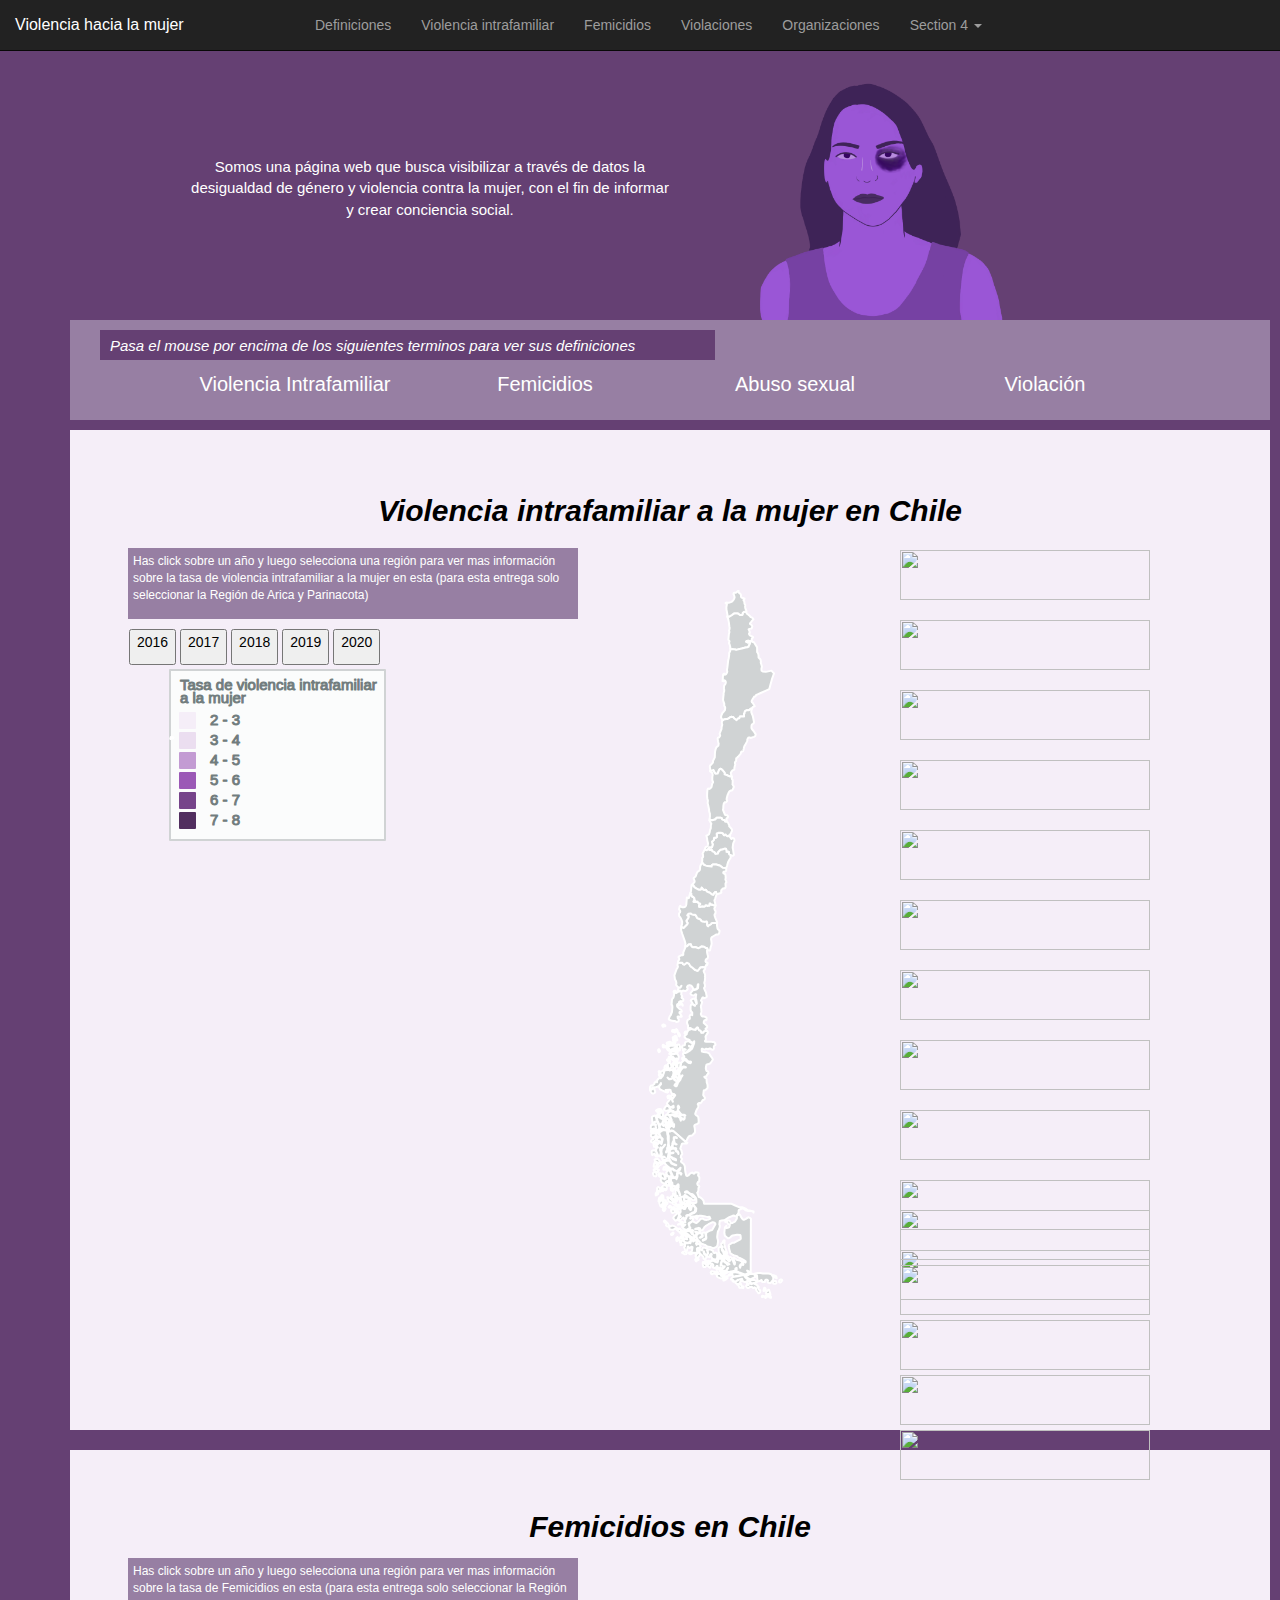
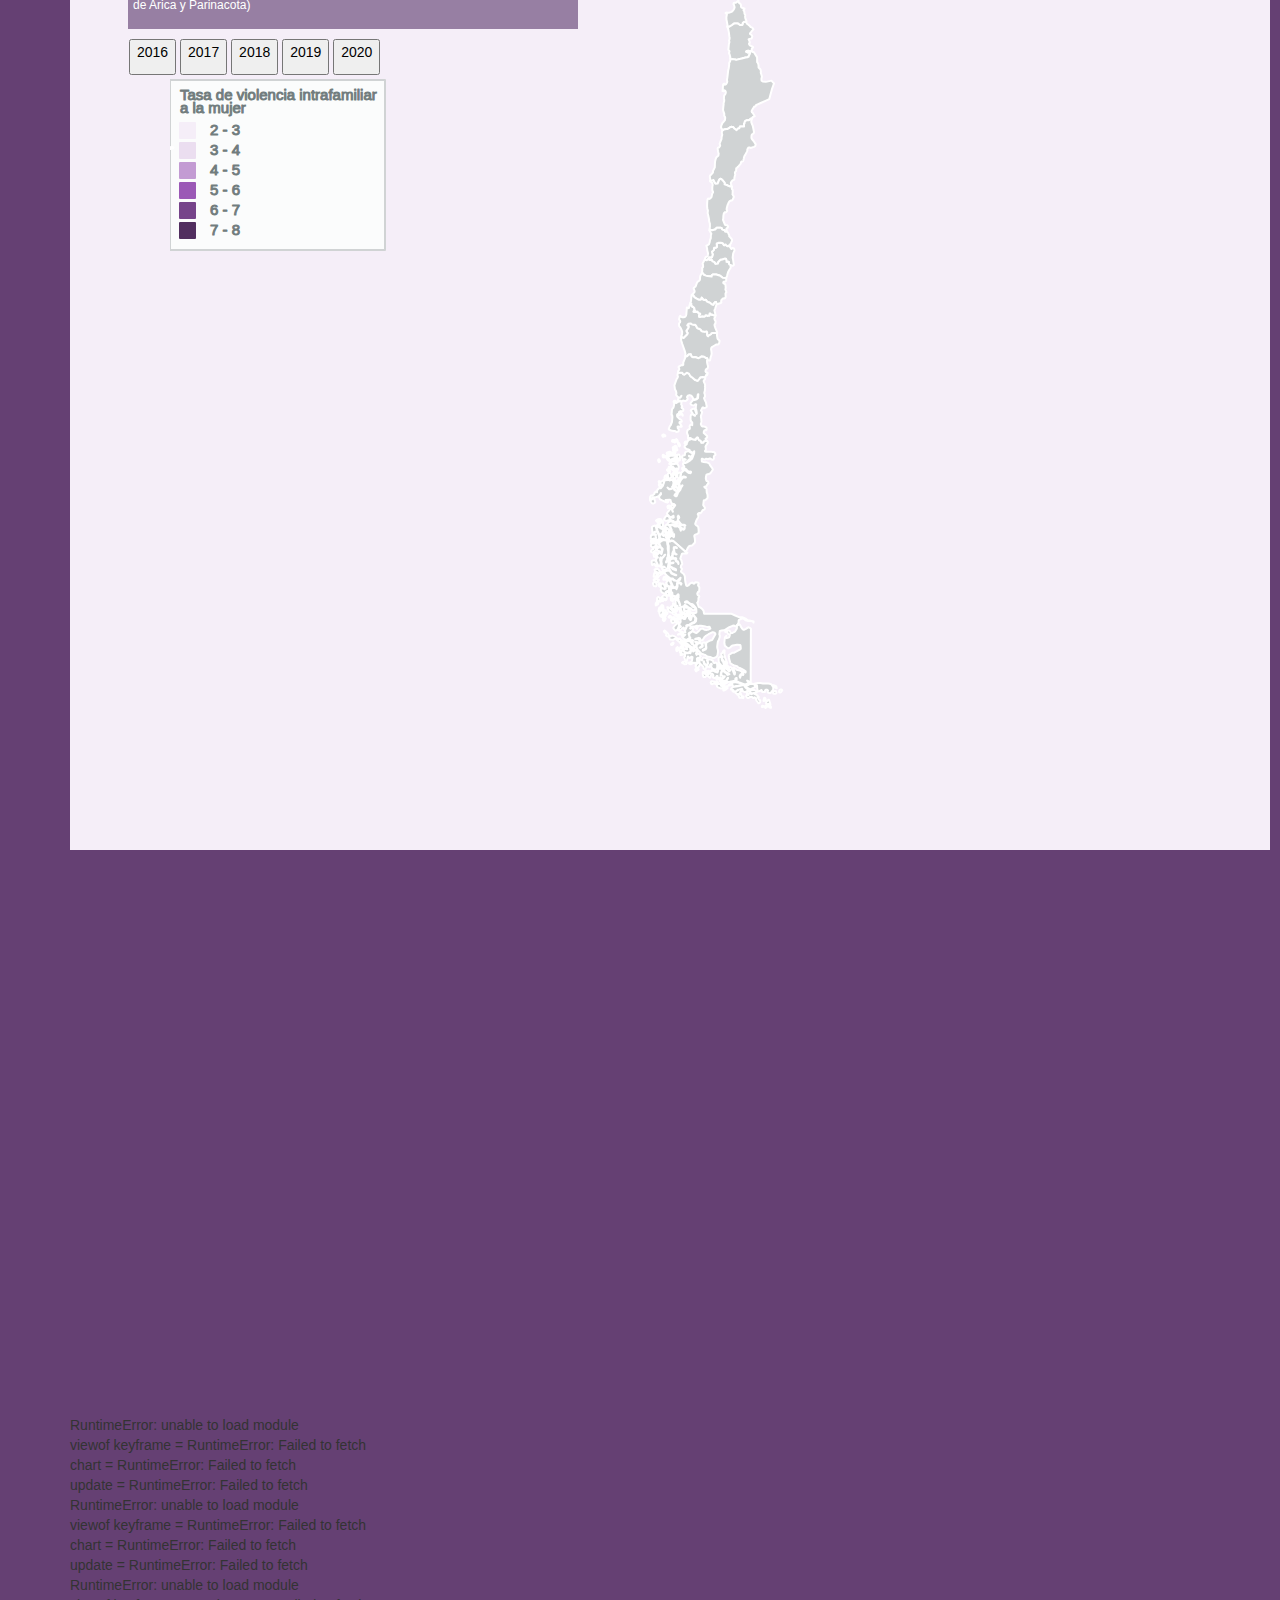
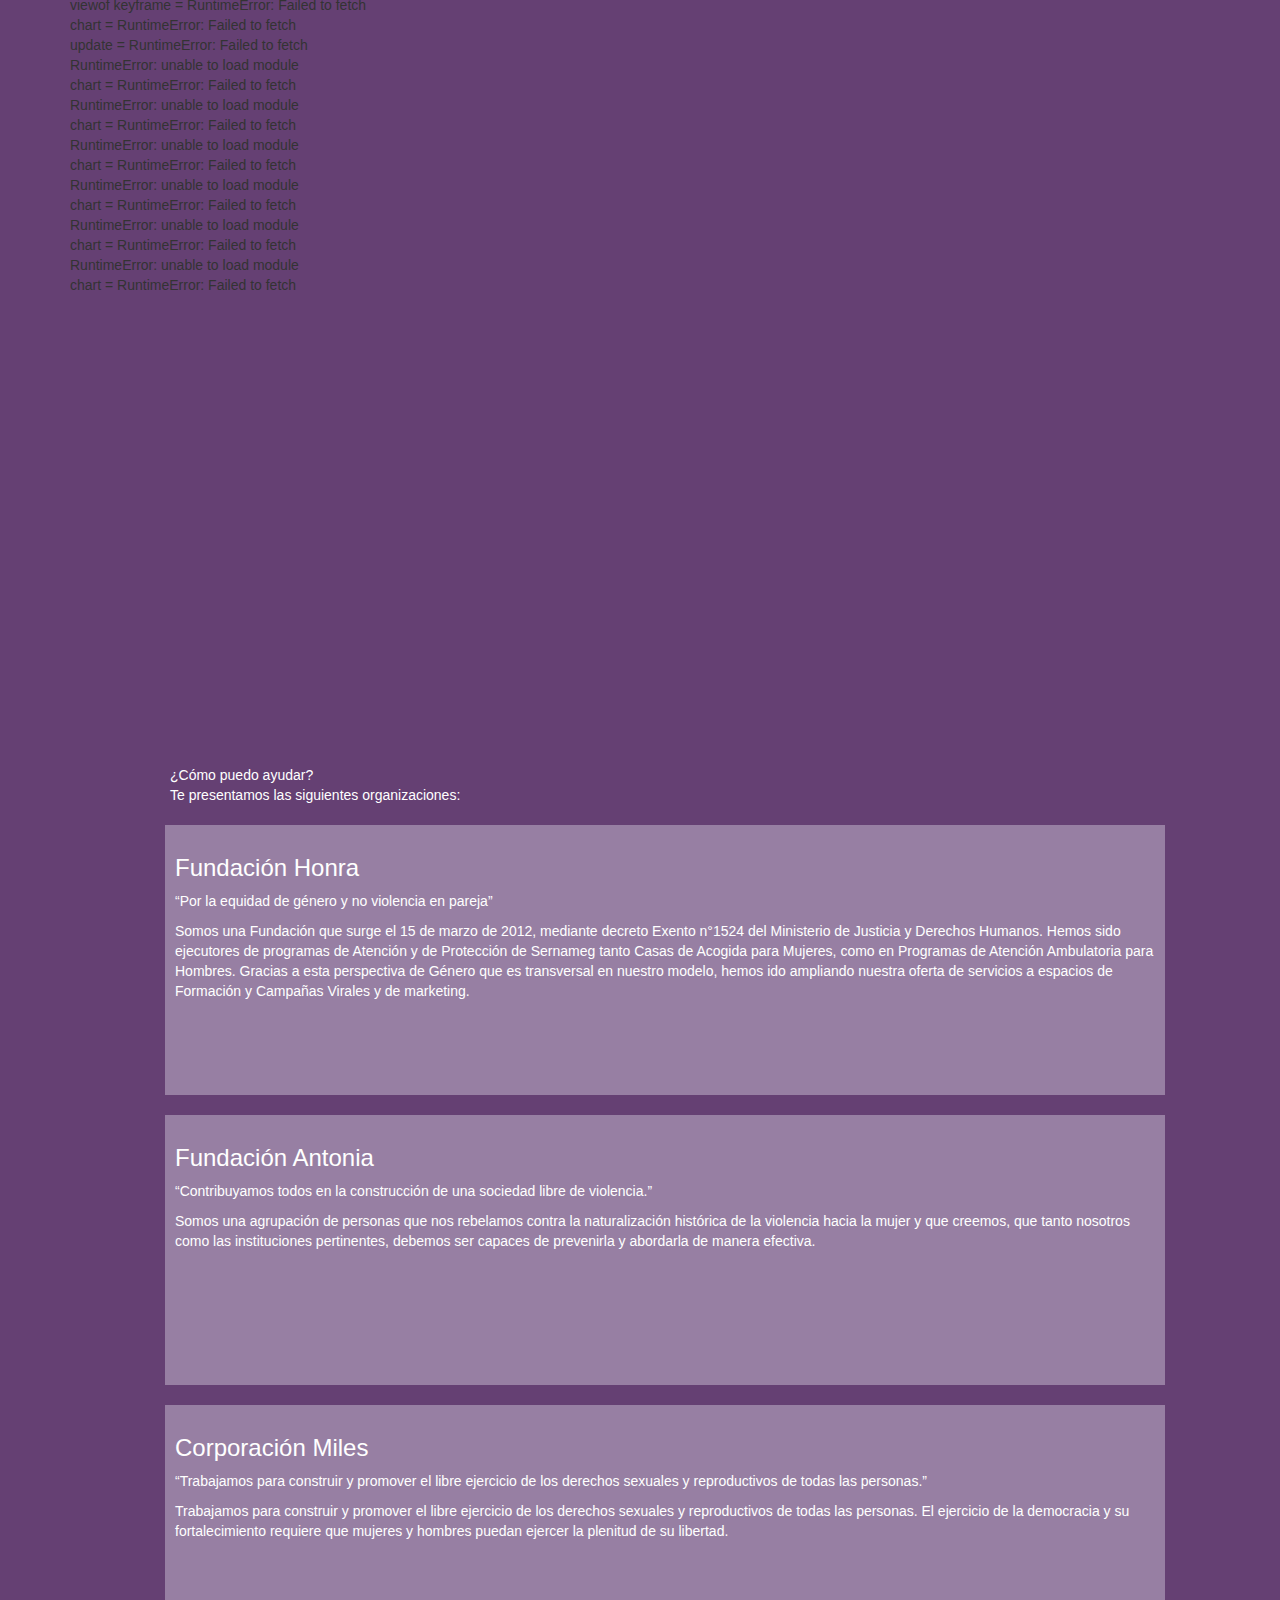
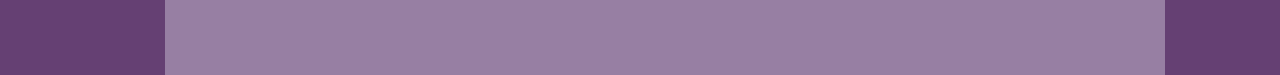
==== commit a288a250: "graficos circulares y de barra en el index" ====
--- a/index.html
+++ b/index.html
@@ -365,19 +365,112 @@
     </div>
 </div>
 
-<div id="d3_container" style="width:500px">
-    
-    <script> var svg = d3.select("#d3_container").append("svg"); </script> 
+<div id="barras_vif" style="width:500px">
+    <script> var svg = d3.select("#barras_vif").append("svg"); </script> 
+
     <script type="module" >
-
-      import define from "./index.js";
+      import define from "./index vif.js";
       import {Runtime, Library, Inspector} from "./runtime.js";
       
       const runtime = new Runtime();
       const main = runtime.module(define, Inspector.into(document.body));
+    </script>
+</div>
+
+<div id="barras_abusos" style="width:500px">
+    <script> var svg = d3.select("#barras_vif").append("svg"); </script> 
+
+    <script type="module" >
+      import define from "./index abusos.js";
+      import {Runtime, Library, Inspector} from "./runtime.js";
       
-      </script>
+      const runtime = new Runtime();
+      const main = runtime.module(define, Inspector.into(document.body));
+    </script>
+</div>
+
+<div id="barras_violaciones" style="width:500px">
+    <script> var svg = d3.select("#barras_vif").append("svg"); </script> 
+
+    <script type="module" >
+      import define from "./index violaciones.js";
+      import {Runtime, Library, Inspector} from "./runtime.js";
+      
+      const runtime = new Runtime();
+      const main = runtime.module(define, Inspector.into(document.body));
+    </script>
+</div>
+
+<div id="circulo_total" style="width:500px">
+    <script type="module">
+
+    import define from "./index circular por año.js";
+    import {Runtime, Library, Inspector} from "./runtime.js";
+
+    const runtime = new Runtime();
+    const main = runtime.module(define, Inspector.into(document.body));
+
+    </script>
+</div>
     
+<div id="circulo_abusos" style="width:500px">
+    <script type="module">
+
+    import define from "./index circular abusos.js";
+    import {Runtime, Library, Inspector} from "./runtime.js";
+
+    const runtime = new Runtime();
+    const main = runtime.module(define, Inspector.into(document.body));
+
+    </script>
+</div>
+
+<div id="circulo_fconsumados" style="width:500px">
+    <script type="module">
+
+    import define from "./index circular fconsumados.js";
+    import {Runtime, Library, Inspector} from "./runtime.js";
+
+    const runtime = new Runtime();
+    const main = runtime.module(define, Inspector.into(document.body));
+
+    </script>
+</div>
+
+<div id="circulo_ffrustrados" style="width:500px">
+    <script type="module">
+
+    import define from "./index circular ffrustrados.js";
+    import {Runtime, Library, Inspector} from "./runtime.js";
+
+    const runtime = new Runtime();
+    const main = runtime.module(define, Inspector.into(document.body));
+
+    </script>
+</div>
+
+<div id="circulo_vifs" style="width:500px">
+    <script type="module">
+
+    import define from "./index circular vif.js";
+    import {Runtime, Library, Inspector} from "./runtime.js";
+
+    const runtime = new Runtime();
+    const main = runtime.module(define, Inspector.into(document.body));
+
+    </script>
+</div>
+
+<div id="circulo_violaciones" style="width:500px">
+    <script type="module">
+
+    import define from "./index circular violaciones.js";
+    import {Runtime, Library, Inspector} from "./runtime.js";
+
+    const runtime = new Runtime();
+    const main = runtime.module(define, Inspector.into(document.body));
+
+    </script>
 </div>
 
 <div id="cuadro_organizaciones" style="width:500px">
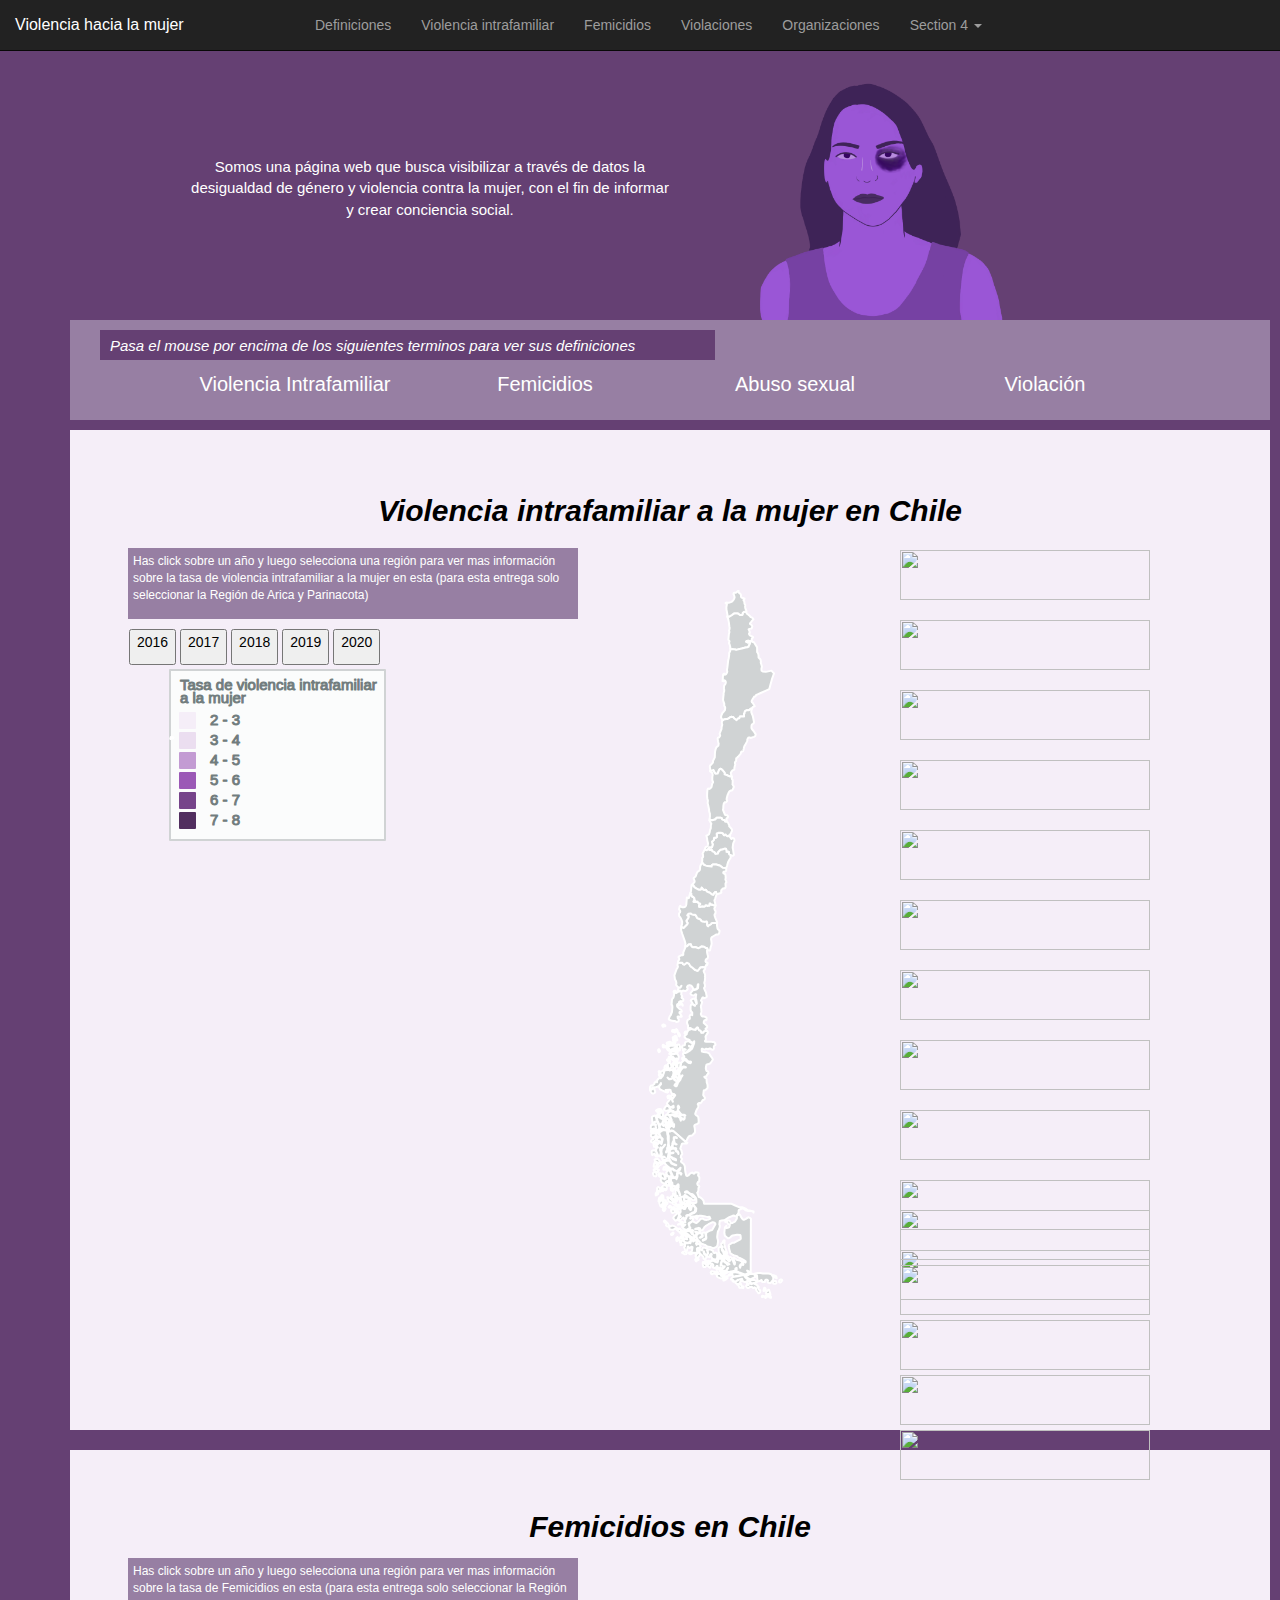
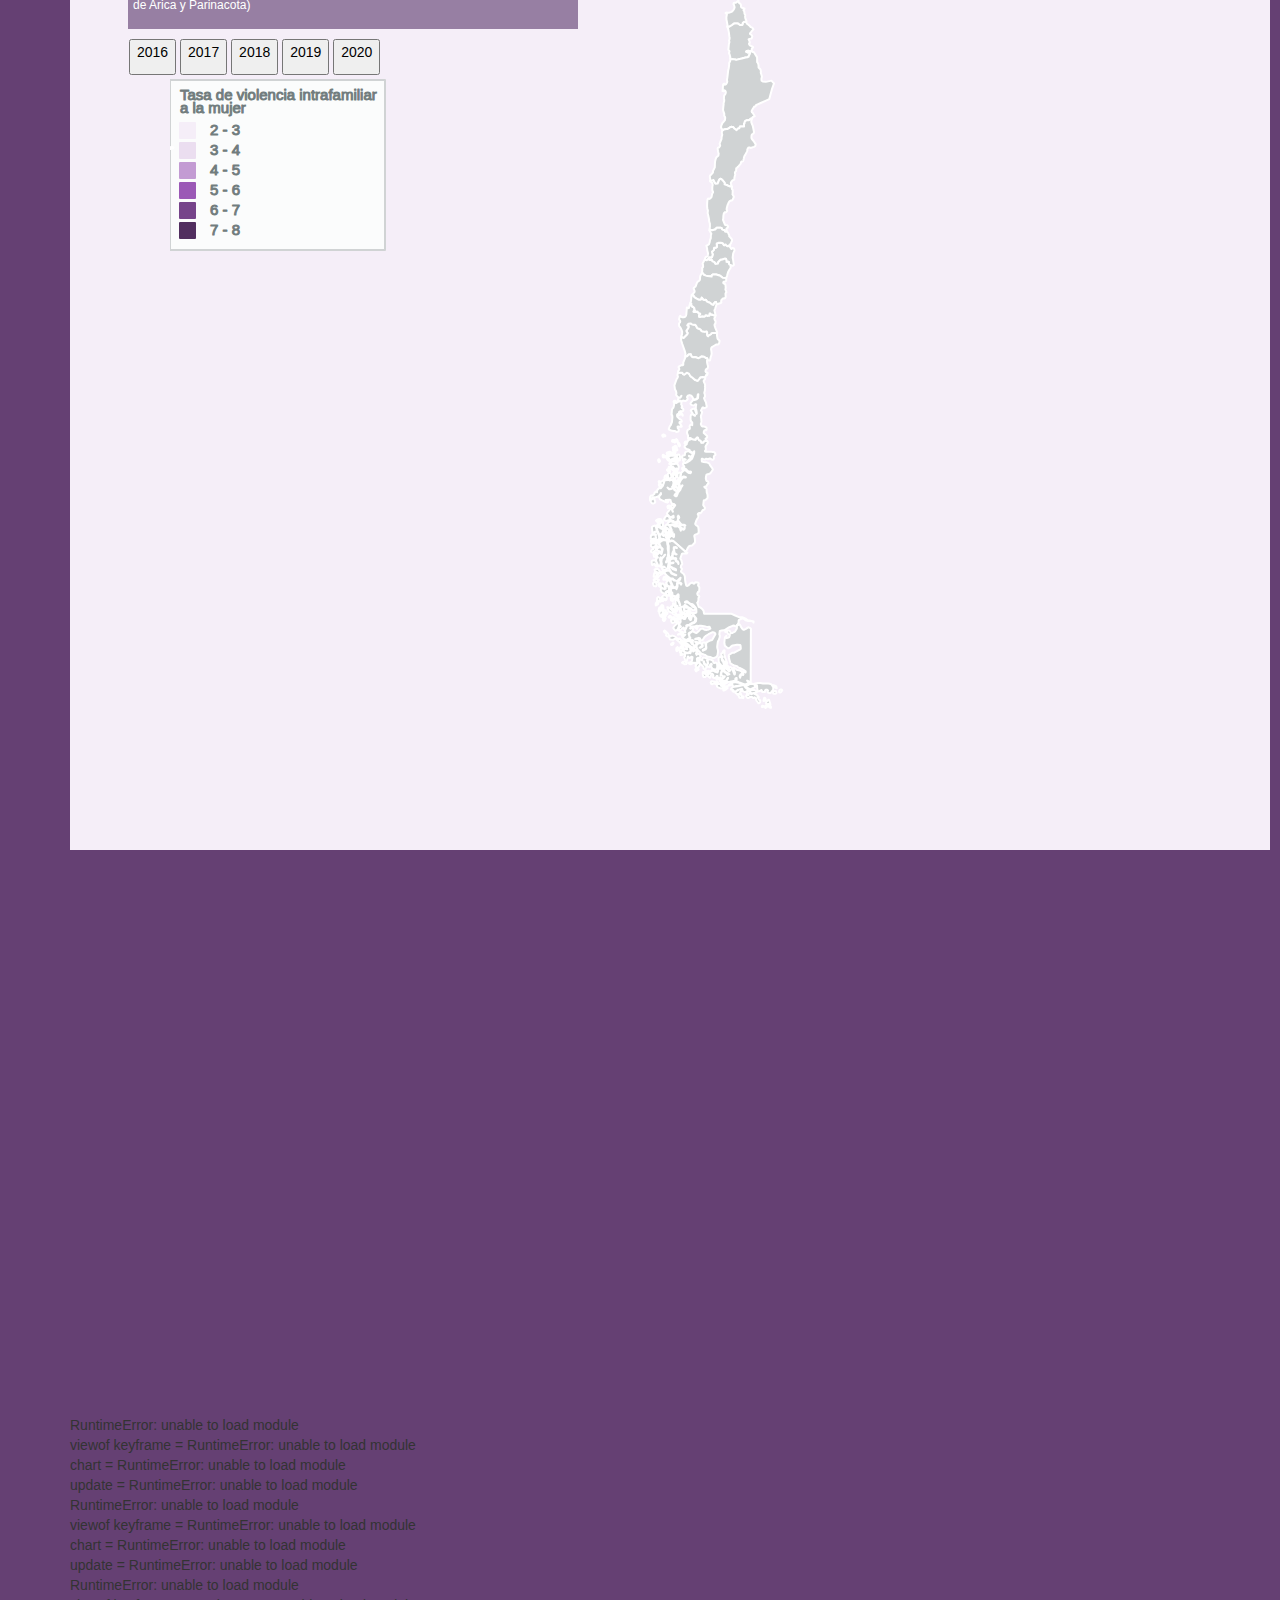
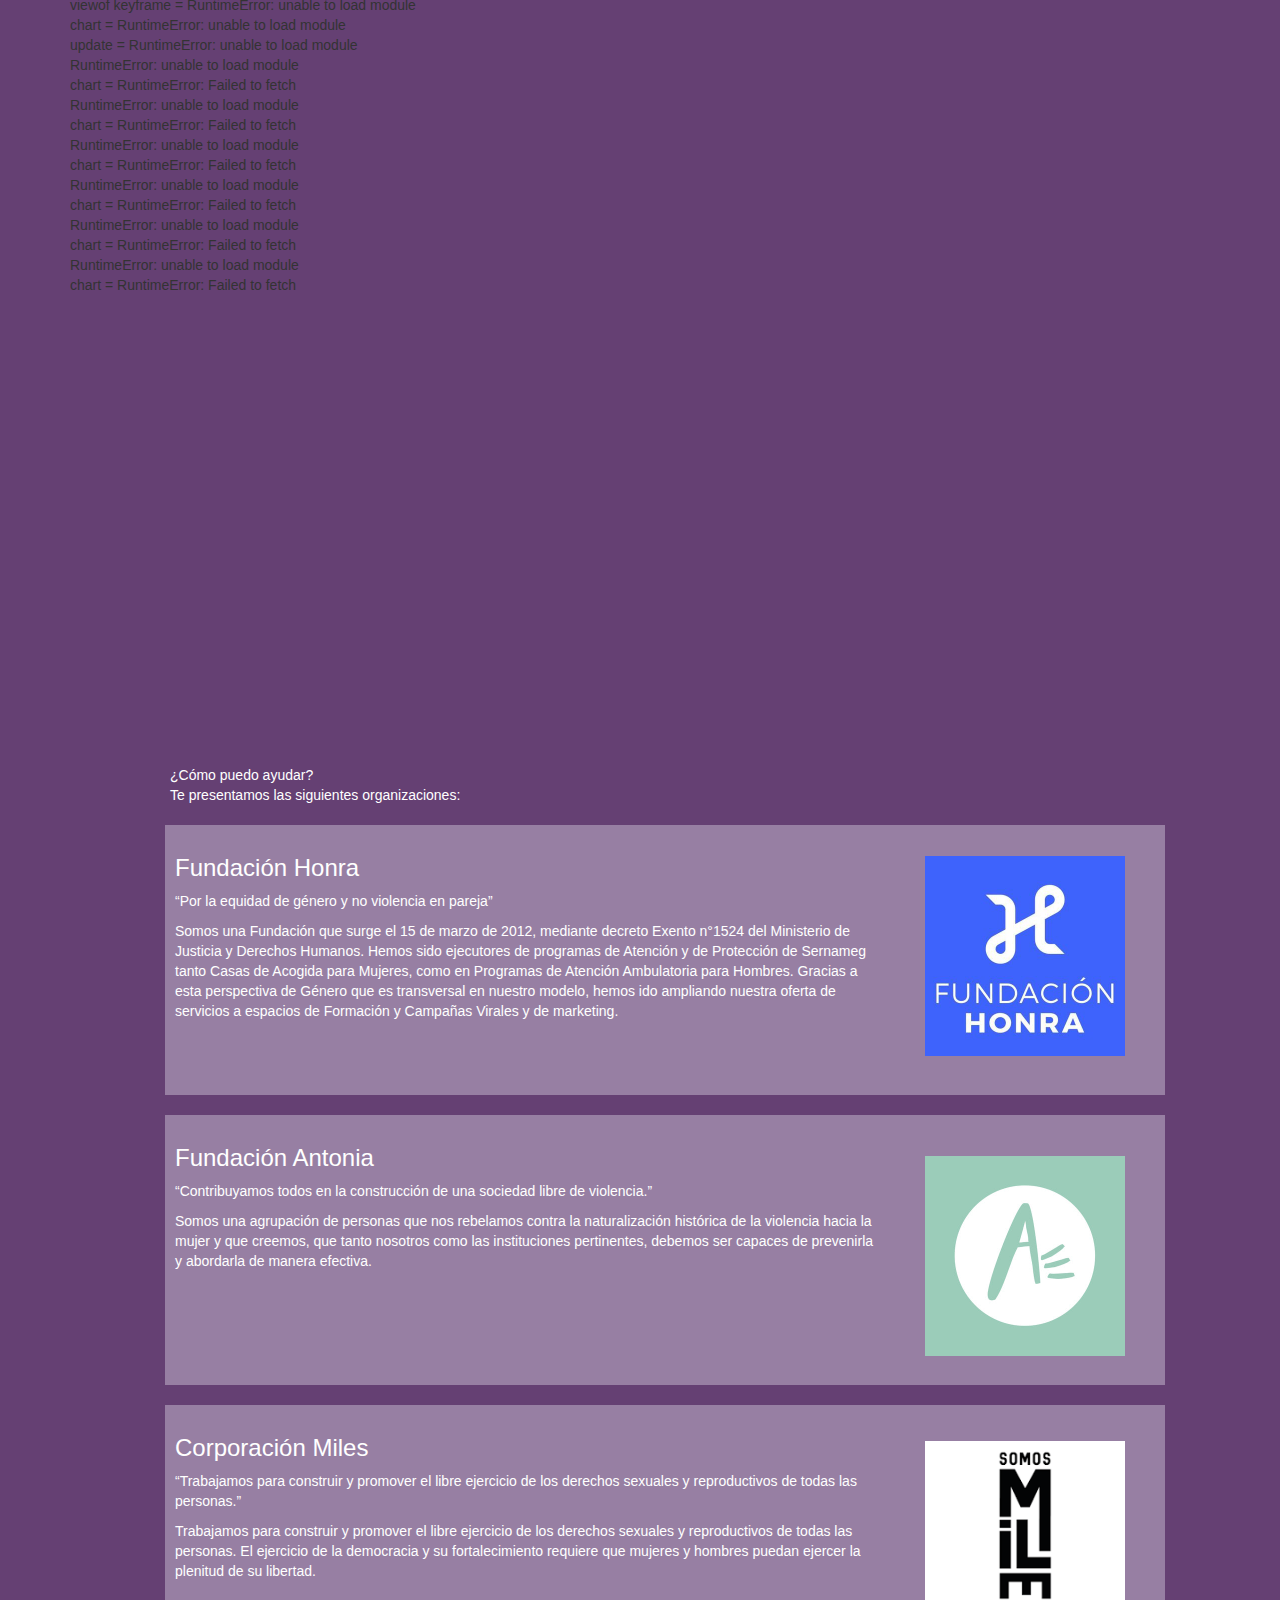
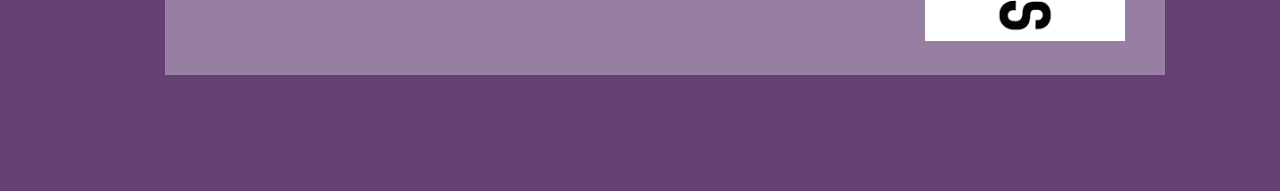
==== commit 49e19315: "index" ====
--- a/index.html
+++ b/index.html
@@ -480,10 +480,10 @@
     <div id="organizacion1" class="organizacion">
     <a target="_blank" href="http://fundacionhonra.cl/#INICIO" class="link_org">
       <h3>Fundación Honra</h3>
-      <p>
+      <p class="text_org">
         “Por la equidad de género y no violencia en pareja”
       </p>
-      <p>
+      <p class="text_org">
         Somos una Fundación que surge el 15 de marzo de 2012, mediante decreto Exento n°1524 del Ministerio de
         Justicia y
         Derechos Humanos.
@@ -494,31 +494,33 @@
         modelo, hemos ido ampliando nuestra oferta de servicios a espacios de Formación y Campañas Virales y de
         marketing.
       </p>
+      <img id="img_fundacion_honra" src="org_fundacion_honra.jpg" width="200px">
     </a>
     </div>
     <div id="organizacion2" class="organizacion">
     <a target="_blank" href="https://www.fundacionantonia.org/" class="link_org">
       <h3>Fundación Antonia</h3>
-      <p>
+      <p class="text_org">
         “Contribuyamos todos en la construcción de una sociedad libre de violencia.”
       </p>
-      <p>
+      <p class="text_org">
         Somos una agrupación de personas que nos rebelamos contra la naturalización histórica de la violencia hacia la
         mujer y
         que creemos, que tanto nosotros como las instituciones pertinentes, debemos ser capaces de prevenirla y
         abordarla de
         manera efectiva.
       </p>
+      <img id="img_fundacion_antonia" src="org_fundacion_antonia.jpg" width="200px">
     </a>
     </div>
     <div id="organizacion3" class="organizacion">
     <a target="_blank" href="https://mileschile.cl/" class="link_org">
       <h3>Corporación Miles</h3>
-      <p>
+      <p class="text_org">
         “Trabajamos para construir y promover el libre ejercicio de los derechos sexuales y reproductivos de todas las
         personas.”
       </p>
-      <p>
+      <p class="text_org">
         Trabajamos para construir y promover el libre ejercicio de los derechos sexuales y reproductivos de todas las
         personas.
 
@@ -526,6 +528,7 @@
         de su
         libertad.
       </p>
+      <img id="img_corporacion_miles" src="org_corporacion_miles.png" width="200px">
     </a>
     </div>
 </div>
--- a/css_2.css
+++ b/css_2.css
@@ -82,6 +82,28 @@
     font-family: Verdana, Geneva, Tahoma, sans-serif
 }
 
+.text_org{
+    width: 700px;
+}
+
+#img_fundacion_honra{
+    position: relative;
+    left: 750px;
+    top: -175px;
+}
+
+#img_fundacion_antonia{
+    position: relative;
+    left: 750px;
+    top: -125px;
+}
+
+#img_corporacion_miles{
+    position: relative;
+    left: 750px;
+    top: -150px;
+}
+
 .link_org:link{
     color:white;
 }
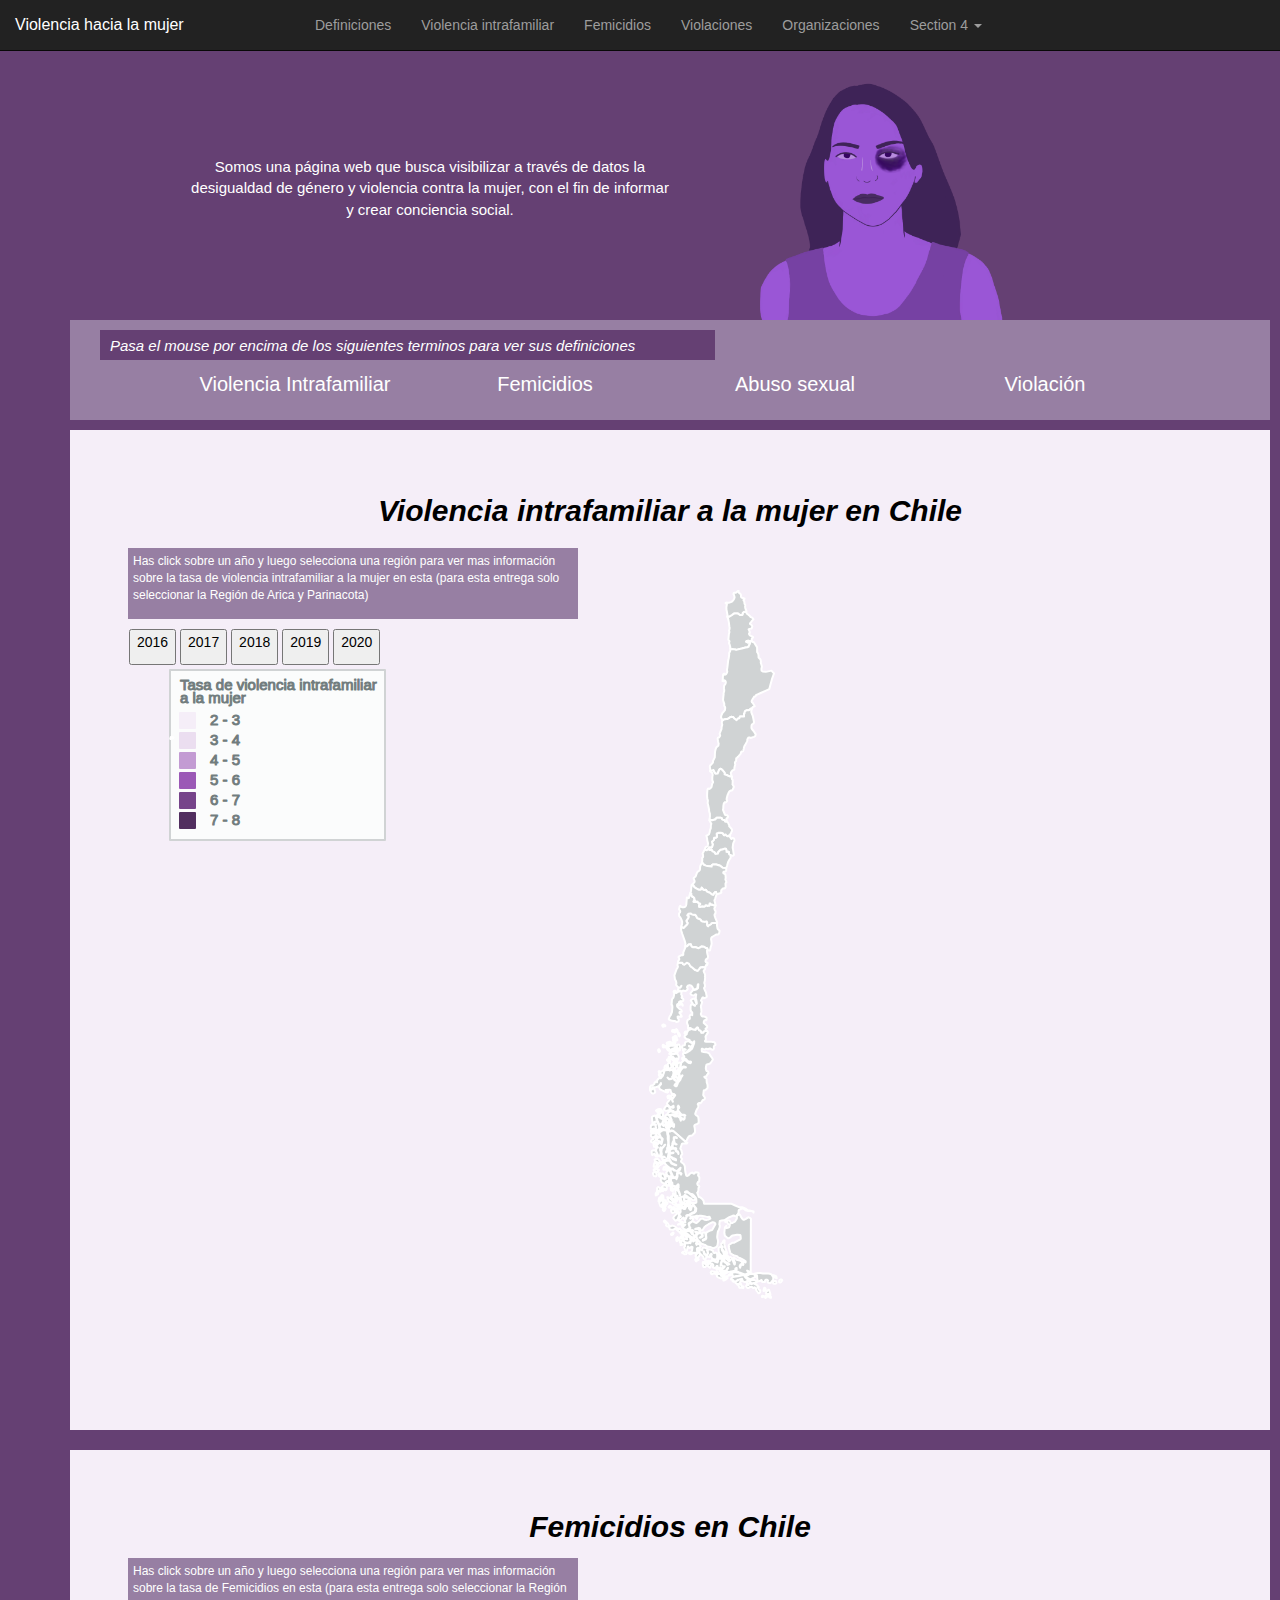
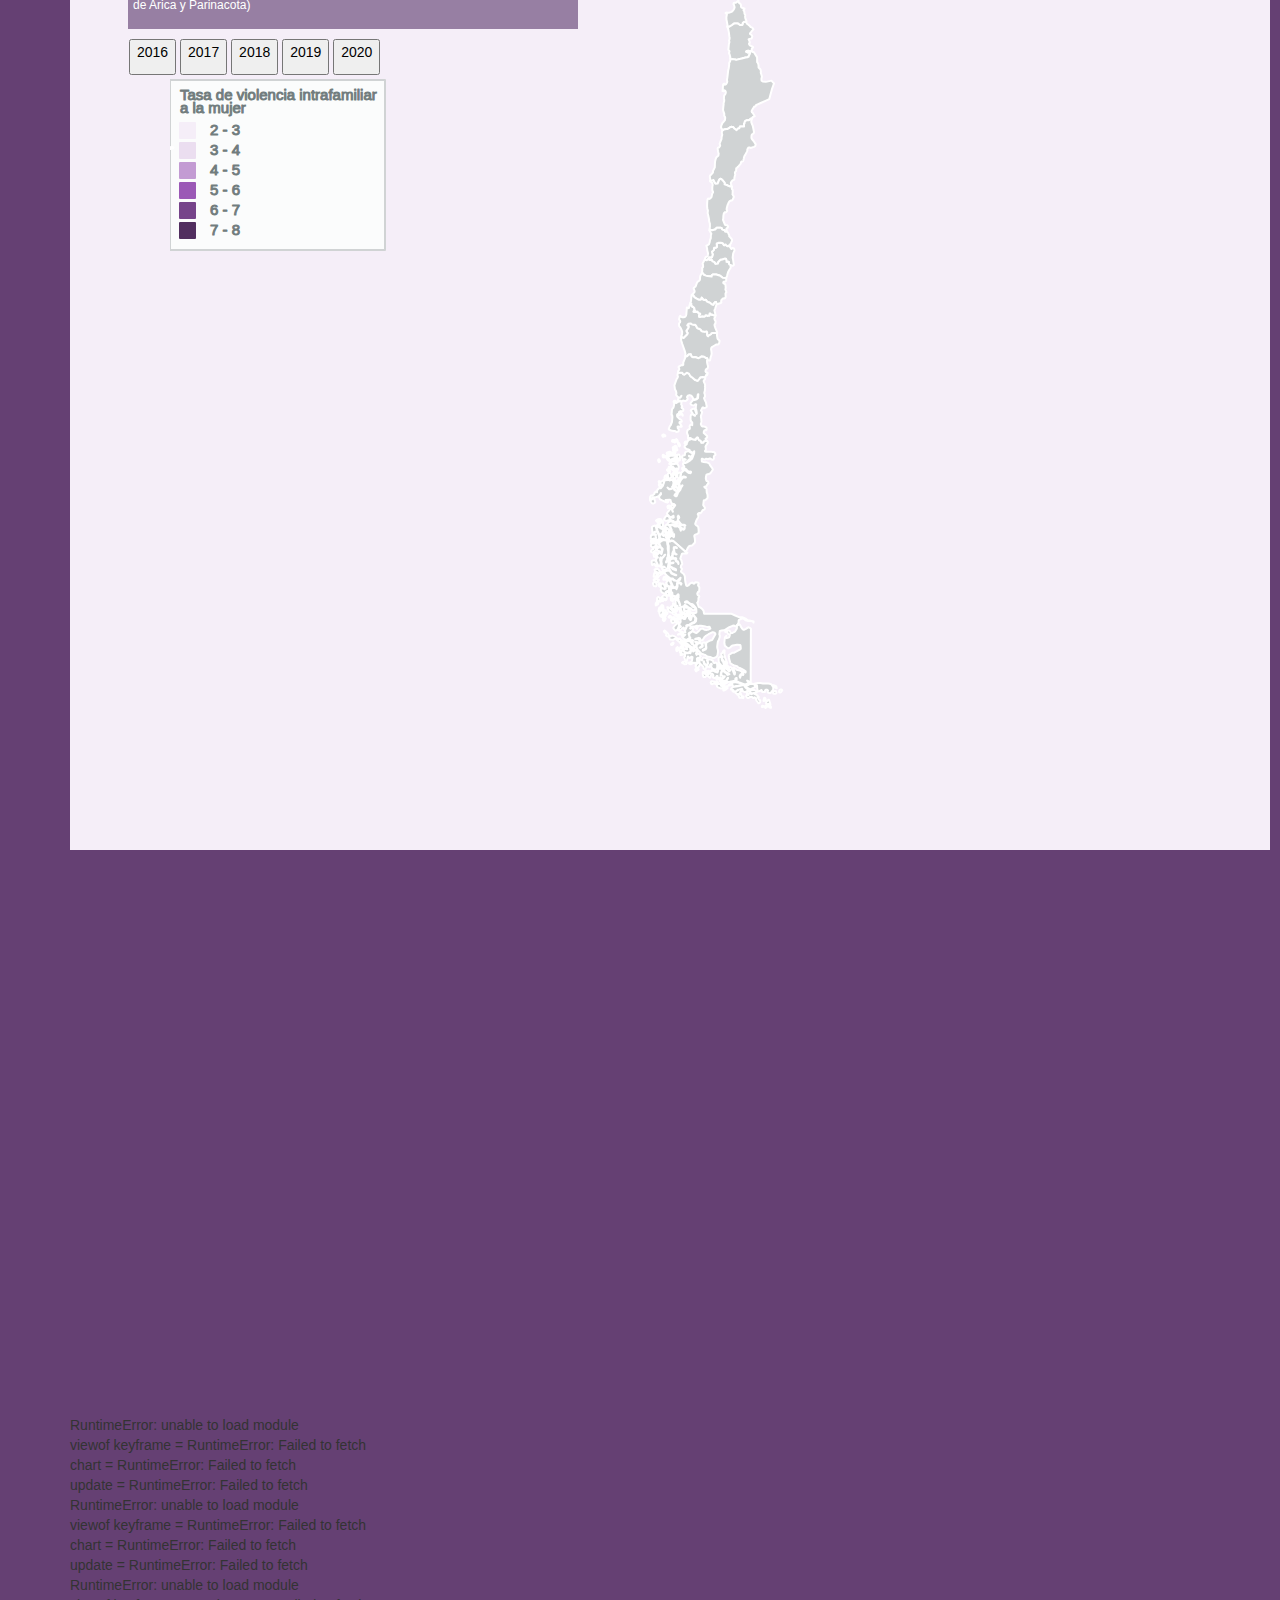
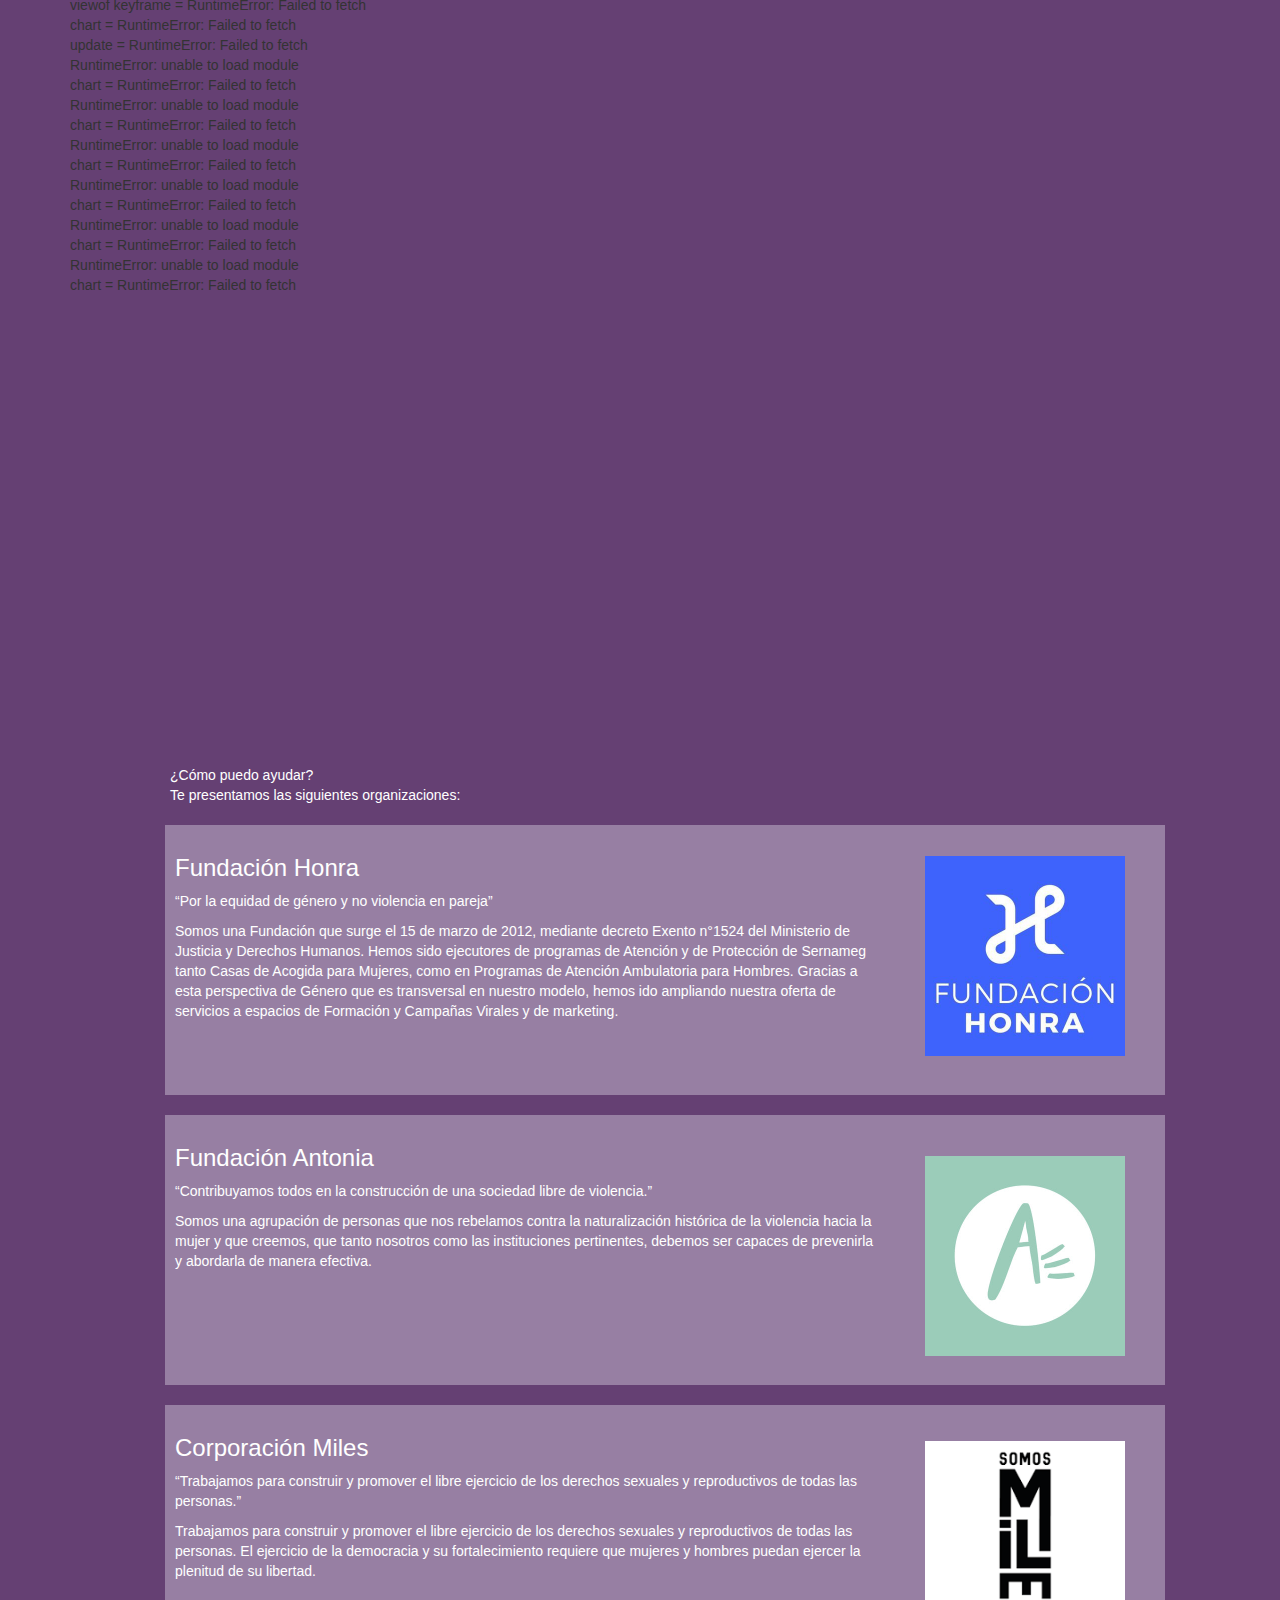
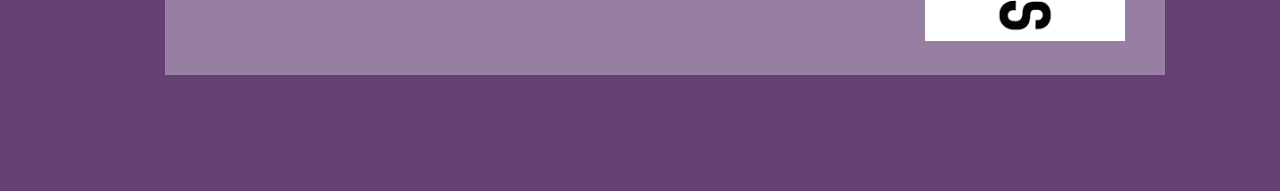
==== commit 3c4ea585: "main" ====
--- a/index.html
+++ b/index.html
@@ -131,92 +131,7 @@
         <img class=A2016 id="XII2016"src="https://http2.mlstatic.com/9-cuadrado-morado-platos-14pk-D_NQ_NP_792618-MCO28761327050_112018-F.jpg" height="50px" width="250px"/>
         <img class=A2016 id="X2016"src="https://http2.mlstatic.com/9-cuadrado-morado-platos-14pk-D_NQ_NP_792618-MCO28761327050_112018-F.jpg" height="50px" width="250px"/>
         
-        <!-- <div class="imagenes1">
-        <img class="I1" src="https://cdn.icon-icons.com/icons2/510/PNG/512/woman_icon-icons.com_49954.png"
-            alt="icono mujer" height="100" width="100" />
-        <img class="I2" src="https://cdn.icon-icons.com/icons2/510/PNG/512/woman_icon-icons.com_49954.png"
-            alt="icono mujer" height="100" width="100" />
-        <img class="I3" src="https://cdn.icon-icons.com/icons2/510/PNG/512/woman_icon-icons.com_49954.png"
-            alt="icono mujer" height="100" width="100" />
-        <img class="I4" src="https://cdn.icon-icons.com/icons2/510/PNG/512/woman_icon-icons.com_49954.png"
-            alt="icono mujer" height="100" width="100" />
-        <img class="I5" src="https://cdn.icon-icons.com/icons2/510/PNG/512/woman_icon-icons.com_49954.png"
-            alt="icono mujer" height="100" width="100" />
-        <img class="I6" src="https://cdn.icon-icons.com/icons2/510/PNG/512/woman_icon-icons.com_49954.png"
-            alt="icono mujer" height="100" width="100" />
-        </div>
-        <div class="imagenes2">
-        <img class="I1" src="https://cdn.icon-icons.com/icons2/510/PNG/512/woman_icon-icons.com_49954.png"
-            alt="icono mujer" height="100" width="100" />
-        <img class="I2" src="https://cdn.icon-icons.com/icons2/510/PNG/512/woman_icon-icons.com_49954.png"
-            alt="icono mujer" height="100" width="100" />
-        <img class="I3" src="https://cdn.icon-icons.com/icons2/510/PNG/512/woman_icon-icons.com_49954.png"
-            alt="icono mujer" height="100" width="100" />
-        <img class="I4" src="https://cdn.icon-icons.com/icons2/510/PNG/512/woman_icon-icons.com_49954.png"
-            alt="icono mujer" height="100" width="100" />
-        <img class="I5" src="https://cdn.icon-icons.com/icons2/510/PNG/512/woman_icon-icons.com_49954.png"
-            alt="icono mujer" height="100" width="100" />
-        <img class="I6" src="https://cdn.icon-icons.com/icons2/510/PNG/512/woman_icon-icons.com_49954.png"
-            alt="icono mujer" height="100" width="100" />
-        <img class="I7" src="https://cdn.icon-icons.com/icons2/510/PNG/512/woman_icon-icons.com_49954.png"
-            alt="icono mujer" height="100" width="100" />
-        </div>
-        <div class="imagenes3">
-        <img class="I1" src="https://cdn.icon-icons.com/icons2/510/PNG/512/woman_icon-icons.com_49954.png"
-            alt="icono mujer" height="100" width="100" />
-        <img class="I2" src="https://cdn.icon-icons.com/icons2/510/PNG/512/woman_icon-icons.com_49954.png"
-            alt="icono mujer" height="100" width="100" />
-        <img class="I3" src="https://cdn.icon-icons.com/icons2/510/PNG/512/woman_icon-icons.com_49954.png"
-            alt="icono mujer" height="100" width="100" />
-        <img class="I4" src="https://cdn.icon-icons.com/icons2/510/PNG/512/woman_icon-icons.com_49954.png"
-            alt="icono mujer" height="100" width="100" />
-        <img class="I5" src="https://cdn.icon-icons.com/icons2/510/PNG/512/woman_icon-icons.com_49954.png"
-            alt="icono mujer" height="100" width="100" />
-        </div>
-        <div class="imagenes4">
-        <img class="I1" src="https://cdn.icon-icons.com/icons2/510/PNG/512/woman_icon-icons.com_49954.png"
-            alt="icono mujer" height="100" width="100" />
-        <img class="I2" src="https://cdn.icon-icons.com/icons2/510/PNG/512/woman_icon-icons.com_49954.png"
-            alt="icono mujer" height="100" width="100" />
-        <img class="I3" src="https://cdn.icon-icons.com/icons2/510/PNG/512/woman_icon-icons.com_49954.png"
-            alt="icono mujer" height="100" width="100" />
-        <img class="I4" src="https://cdn.icon-icons.com/icons2/510/PNG/512/woman_icon-icons.com_49954.png"
-            alt="icono mujer" height="100" width="100" />
-        <img class="I5" src="https://cdn.icon-icons.com/icons2/510/PNG/512/woman_icon-icons.com_49954.png"
-            alt="icono mujer" height="100" width="100" />
-        <img class="I6" src="https://cdn.icon-icons.com/icons2/510/PNG/512/woman_icon-icons.com_49954.png"
-            alt="icono mujer" height="100" width="100" />
-        </div>
-        <div class="imagenes5">
-        <img class="I1" src="https://cdn.icon-icons.com/icons2/510/PNG/512/woman_icon-icons.com_49954.png"
-            alt="icono mujer" height="100" width="100" />
-        <img class="I2" src="https://cdn.icon-icons.com/icons2/510/PNG/512/woman_icon-icons.com_49954.png"
-            alt="icono mujer" height="100" width="100" />
-        <img class="I3" src="https://cdn.icon-icons.com/icons2/510/PNG/512/woman_icon-icons.com_49954.png"
-            alt="icono mujer" height="100" width="100" />
-        <img class="I4" src="https://cdn.icon-icons.com/icons2/510/PNG/512/woman_icon-icons.com_49954.png"
-            alt="icono mujer" height="100" width="100" />
-        <img class="I5" src="https://cdn.icon-icons.com/icons2/510/PNG/512/woman_icon-icons.com_49954.png"
-            alt="icono mujer" height="100" width="100" />
-        <img class="I6" src="https://cdn.icon-icons.com/icons2/510/PNG/512/woman_icon-icons.com_49954.png"
-            alt="icono mujer" height="100" width="100" />
-        </div>
-        <p class="click1" style="font-size: 15px;"><i>Seis de cada mil mujeres sufren de violencia intrafamiliar </i></p>
-        <p class="click2" style="font-size: 13px;">Tasa: 6.3775<br>Total de Casos Policiales: 749 <br>Total de habitantes
-        mujeres: 117.443</p>
-        <p class="click3" style="font-size: 15px;"><i>Siete de cada mil mujeres sufren de violenciam intrafamiliar </i></p>
-        <p class="click4" style="font-size: 13px;">Tasa: 6,5421<br>Total de Casos Policiales: 777 <br>Total de habitantes
-        mujeres: 118.770</p>
-        <p class="click5" style="font-size: 15px;"><i>Cinco de cada mil mujeres sufren de violencia intrafamiliar </i></p>
-        <p class="click6" style="font-size: 13px;">Tasa: 5,1936<br>Total de Casos Policiales: 627 <br>Total de habitantes
-        mujeres: 120.724</p>
-        <p class="click7" style="font-size: 15px;"><i>Seis de cada mil mujeres sufren de violencia intrafamiliar </i></p>
-        <p class="click8" style="font-size: 13px;">Tasa: 5,9608<br>Total de Casos Policiales: 733 <br>Total de habitantes
-        mujeres: 122.969</p>
-        <p class="click9" style="font-size: 15px;"><i>Seis de cada mil mujeres sufren de violencia intrafamiliar </i></p>
-        <p class="click10" style="font-size: 13px;">Tasa: 5,942<br>Total de Casos Policiales: 745 <br>Total de habitantes
-        mujeres: 125.366</p>-->
-
+        
         <svg id="svg" baseprofile="tiny" fill="#7c7c7c" width="100%"  height="1186" stroke="#ffffff" stroke-linecap="round"
         stroke-linejoin="round" stroke-width="2" version="1.2" viewbox="0 0 1000 1186" width="1000"
         xmlns="http://www.w3.org/2000/svg">
@@ -536,4 +451,4 @@
     
 </body>
 
-</html>+</html>
--- a/css_2.css
+++ b/css_2.css
@@ -353,120 +353,7 @@
     display: inline-block;
     border-bottom: 1px dotted black;
   }
-
-/* .I1{
-    position: absolute;
-    top: 500px;
-    left:810px;
-}
-.I2{
-    position: absolute;
-    top: 500px;
-    left:860px;
-}
-.I3{
-    position: absolute;
-    top: 500px;
-    left:910px;
-}
-.I4{
-    position: absolute;
-    top: 500px;
-    left:960px;
-}
-.I5{
-    position: absolute;
-    top: 500px;
-    left:1010px;
-}
-.I6{
-    position: absolute;
-    top: 500px;
-    left:1060px;
-}
-.I7{
-    position: absolute;
-    top: 500px;
-    left:1110px;
-}
-.click1{
-    font-family: 'Lucida Sans', 'Lucida Sans Regular', 'Lucida Grande', 'Lucida Sans Unicode', Geneva, Verdana, sans-serif;
-    position: absolute;
-    top: 600px;
-    left:810px;
-    width: 300px;
-    color: black;
-    ;
-}
-.click2{
-    font-family: 'Lucida Sans', 'Lucida Sans Regular', 'Lucida Grande', 'Lucida Sans Unicode', Geneva, Verdana, sans-serif;
-    position: absolute;
-    top: 645px;
-    left:840px;
-    width: 350px;
-    text-align: left;
-}
-.click3{
-    font-family: 'Lucida Sans', 'Lucida Sans Regular', 'Lucida Grande', 'Lucida Sans Unicode', Geneva, Verdana, sans-serif;
-    position: absolute;
-    top: 600px;
-    left:810px;
-    width: 300px;
-}
-.click4{
-    font-family: 'Lucida Sans', 'Lucida Sans Regular', 'Lucida Grande', 'Lucida Sans Unicode', Geneva, Verdana, sans-serif;
-    position: absolute;
-    top: 645px;
-    left:840px;
-    width: 350px;
-    text-align: left;
-}
-.click5{
-    font-family: 'Lucida Sans', 'Lucida Sans Regular', 'Lucida Grande', 'Lucida Sans Unicode', Geneva, Verdana, sans-serif;
-    position: absolute;
-    top: 600px;
-    left:810px;
-    width: 300px;
-}
-.click6{
-    font-family: 'Lucida Sans', 'Lucida Sans Regular', 'Lucida Grande', 'Lucida Sans Unicode', Geneva, Verdana, sans-serif;
-    position: absolute;
-    top: 645px;
-    left:840px;
-    width: 350px;
-    text-align: left;
-}
-.click7{
-    font-family: 'Lucida Sans', 'Lucida Sans Regular', 'Lucida Grande', 'Lucida Sans Unicode', Geneva, Verdana, sans-serif;
-    position: absolute;
-    top: 600px;
-    left:810px;
-    width: 300px;
-}
-.click8{
-    font-family: 'Lucida Sans', 'Lucida Sans Regular', 'Lucida Grande', 'Lucida Sans Unicode', Geneva, Verdana, sans-serif;
-    position: absolute;
-    top: 645px;
-    left:840px;
-    width: 350px;
-    text-align: left;
-}
-.click9{
-    font-family: 'Lucida Sans', 'Lucida Sans Regular', 'Lucida Grande', 'Lucida Sans Unicode', Geneva, Verdana, sans-serif;
-    position: absolute;
-    top: 600px;
-    left:810px;
-    width: 300px;
-}
-.click10{
-    font-family: 'Lucida Sans', 'Lucida Sans Regular', 'Lucida Grande', 'Lucida Sans Unicode', Geneva, Verdana, sans-serif;
-    position: absolute;
-    top: 645px;
-    left:840px;
-    width: 350px;
-    text-align: left;
-} */
-.intrucciones{
+  .intrucciones{
     position: relative;
     top: 65px;
     left:58px;
@@ -489,53 +376,62 @@
     position:absolute;
     left: 850px;
     top: 500px;
+    height: 75px;
 
 }
 #XV2016{
     top: 500px;
 }
 #I2016{
-    top: 570px;
+    top: 580px;
 }
 #II2016{
-    top: 640px;
+    top: 660px;
 }
 #III2016{
-    top: 710px;
+    top: 740px;
 }
 #IV2016{
-    top: 780px;
-}
+    top: 820px;
+}
+#RM2016{
+    top: 900px;
+}
+#VII2016{
+    top: 980px;
+}
+#VIII2016{
+    top: 1060px;
+}
+#XIV2016{
+    top: 1140px;
+}
+#XI2016{
+    top: 1220px;
+}
+/* Parte izquierda */
 #V2016{
-    top: 850px;
-}
-#RM2016{
-    top: 920px;
-}
+    left: 175px;
+    top: 825px;
+}
+
 #VI2016{
-    top: 990px;
-}
-#VII2016{
-    top: 1060px;
+    left: 175px;
+    top: 905px;
 }
 #XVI2016{
-    top: 1130px;
-}
-#VIII2016{
-    top: 1200px;
+    left: 175px;
+    top: 985px;
 }
 #IX2016{
-    top: 1160px;
-}
-#XIV2016{
-    top: 1215px;
+    left: 175px;
+    top: 1065px;
 }
 #X2016{
-    top: 1270px;
-}
-#XI2016{
-    top: 1325px;
+    left: 175px;
+    top: 1145px;
 }
 #XII2016{
-    top: 1380px;
-}
+    left: 175px;
+    top: 1225px;
+}
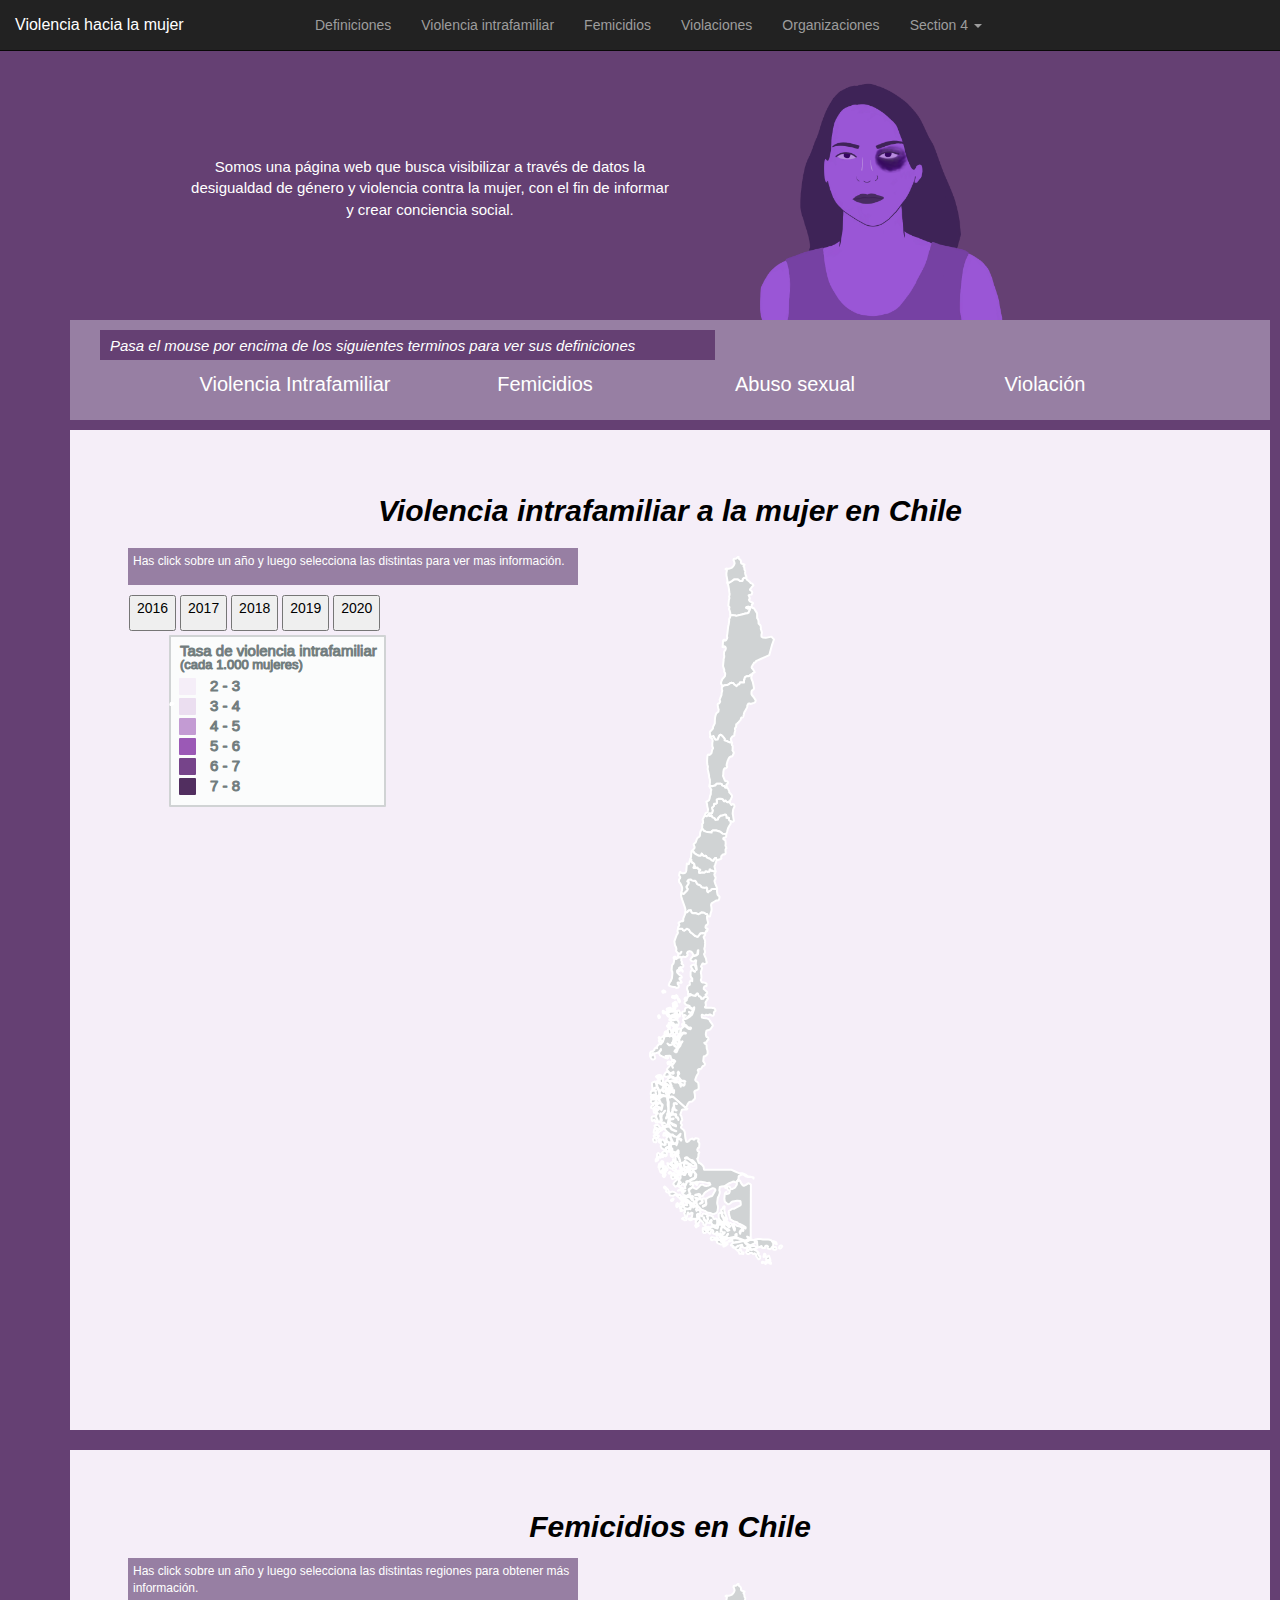
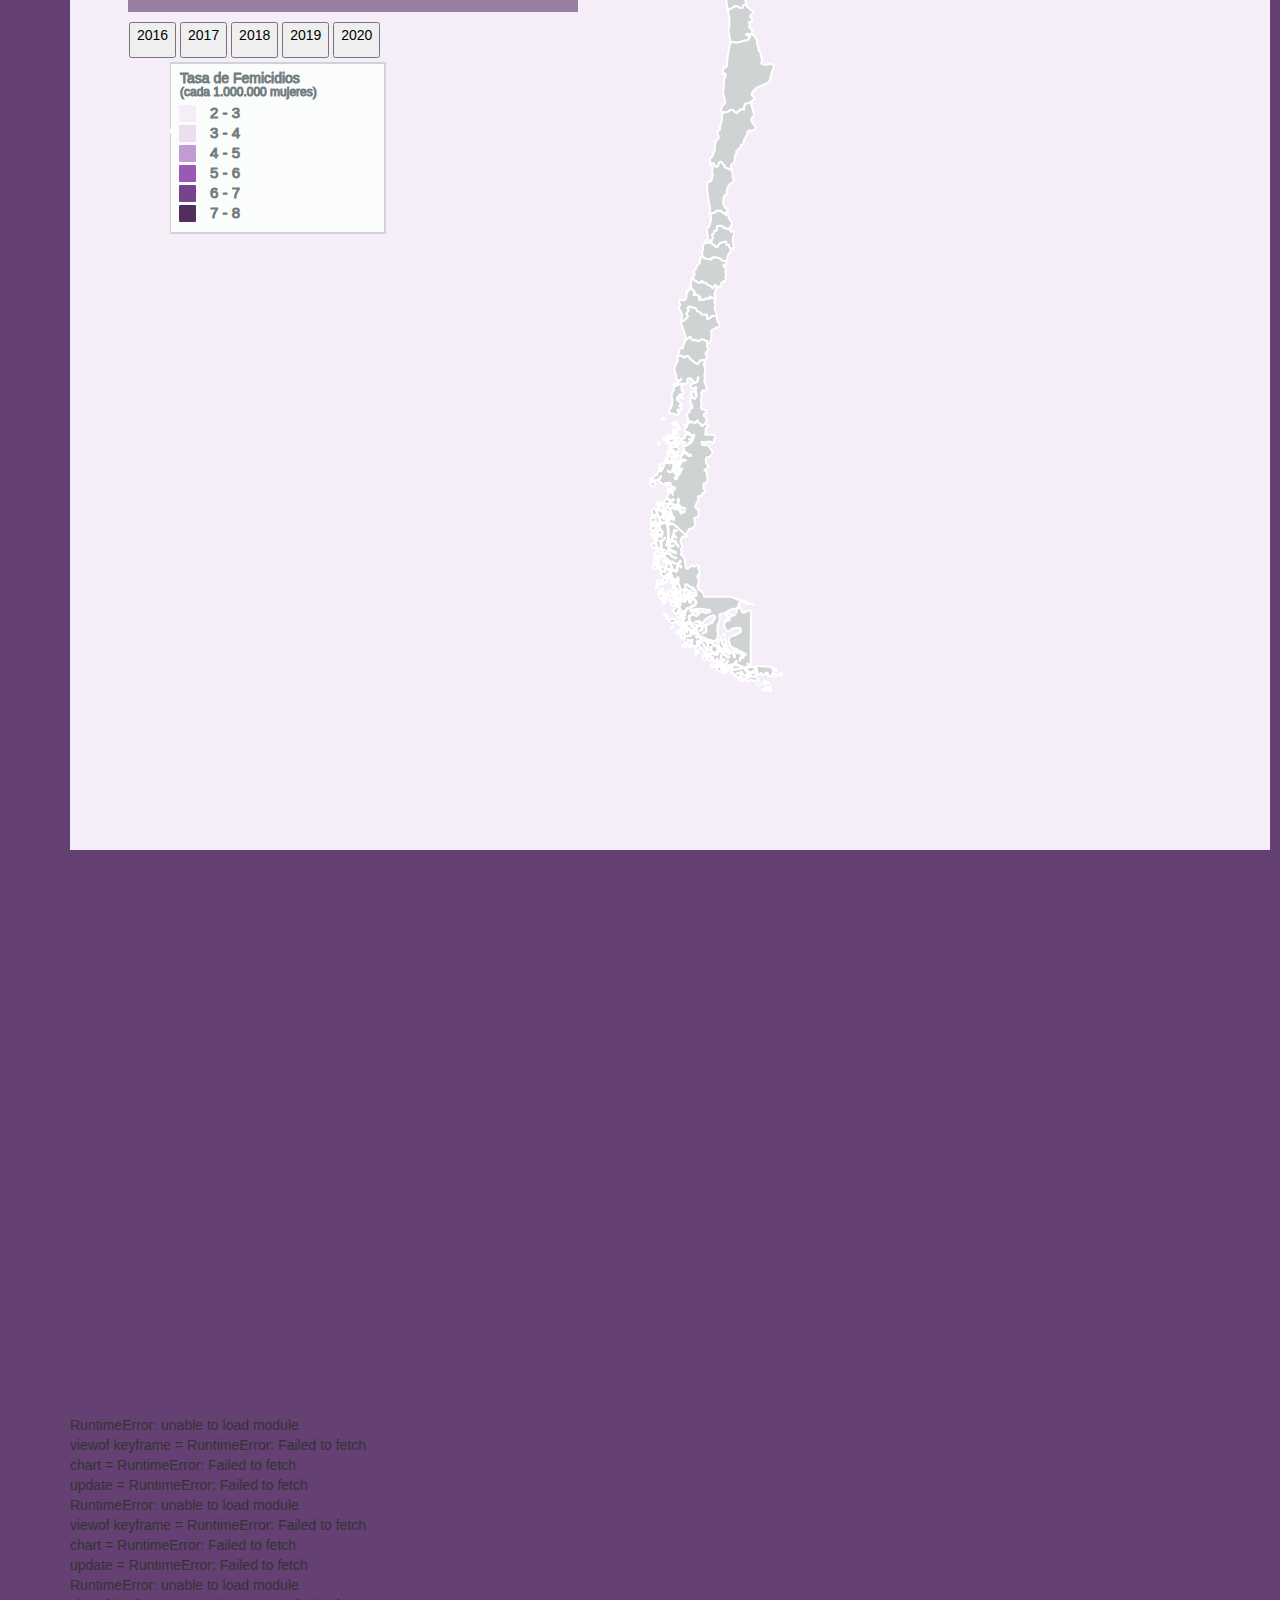
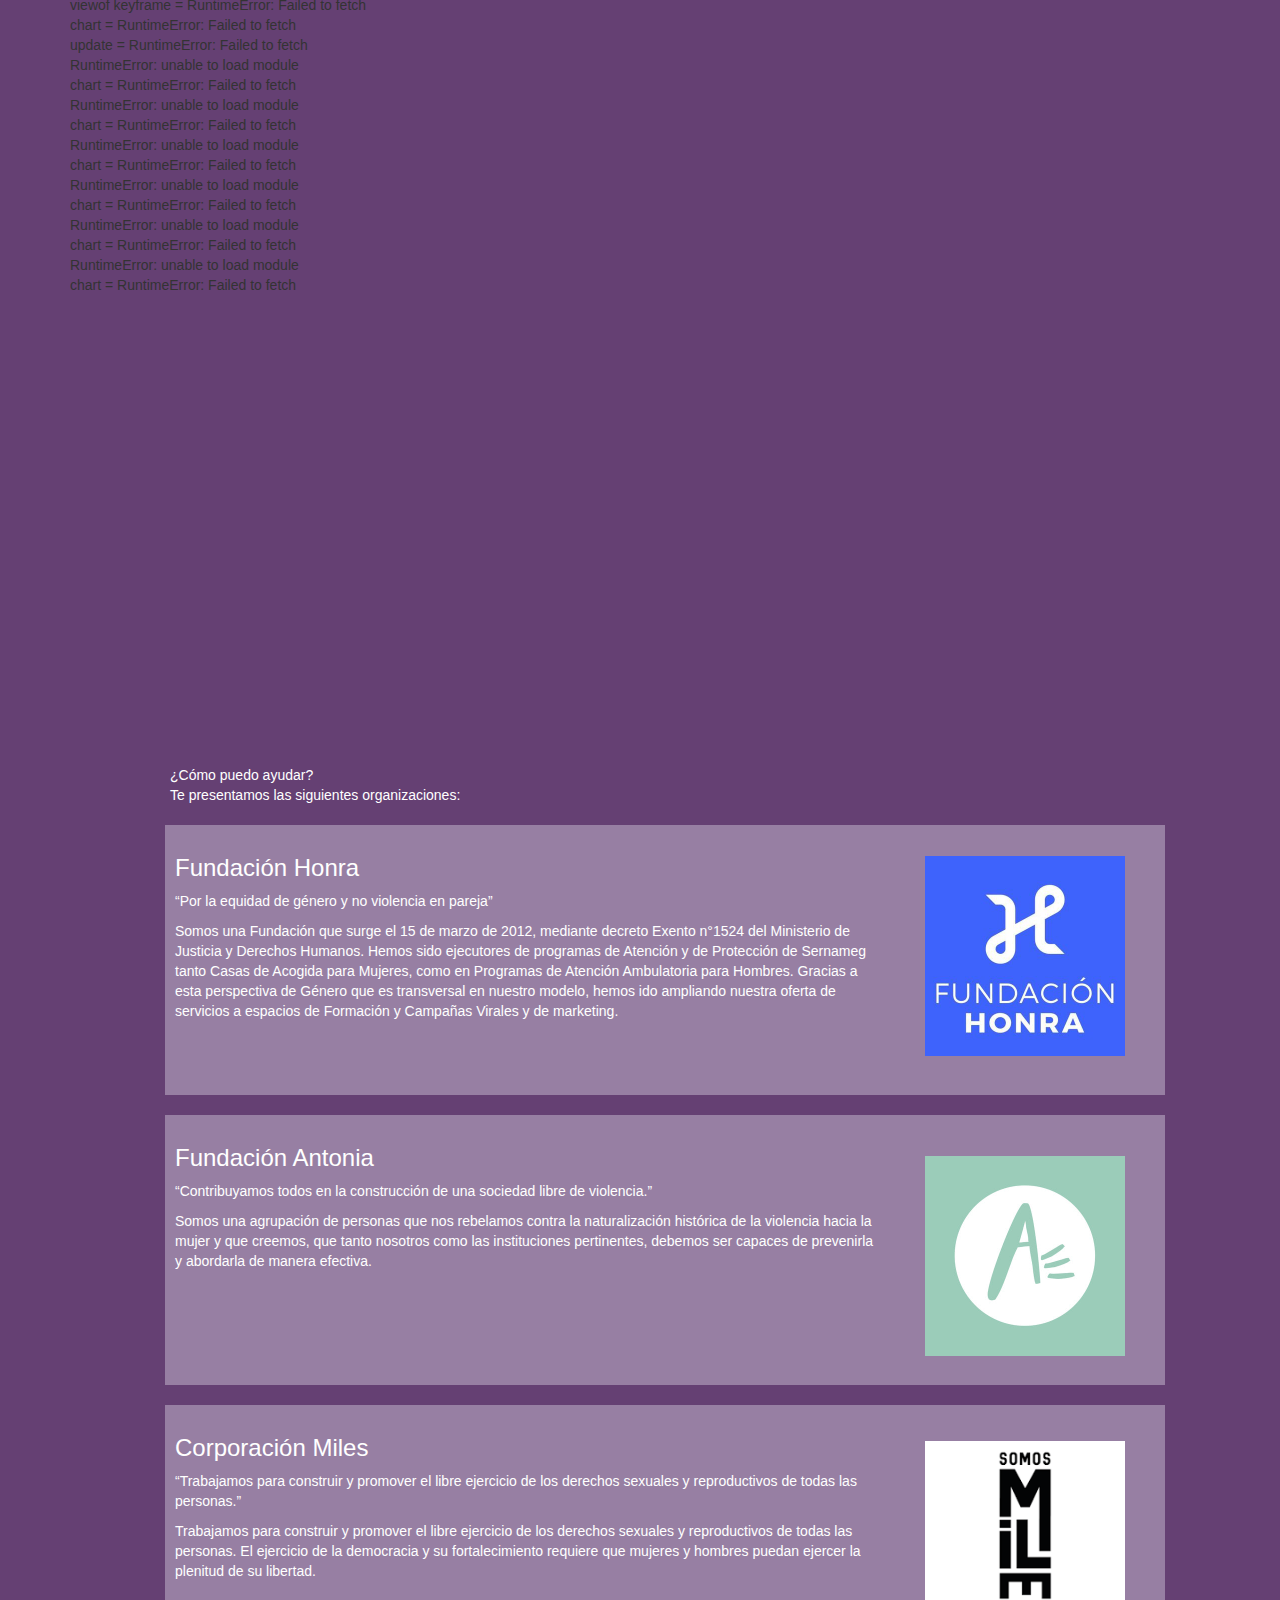
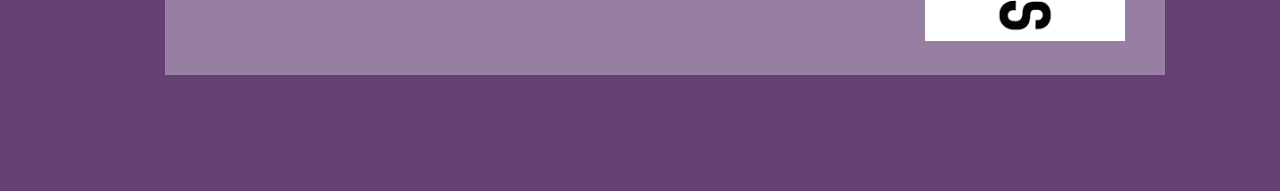
==== commit 11b3b5ee: "main" ====
--- a/index.html
+++ b/index.html
@@ -92,8 +92,7 @@
 <div class="cuadro_mapa" id="mapa1">
     <p class="mtitulo" id=TVF> Violencia intrafamiliar a la mujer en Chile</p>
     <div class="intrucciones">
-        <p>Has click sobre un año y luego selecciona una región para ver mas información sobre la tasa de violencia
-        intrafamiliar a la mujer en esta (para esta entrega solo seleccionar la Región de Arica y Parinacota)</p>
+        <p>Has click sobre un año y luego selecciona las distintas para ver mas información.</p>
     </div>
     <div class="botones">
         <button id="boton">
@@ -114,22 +113,22 @@
     </div>
  
     <div class="mapdiv" >
-        <img class=A2016 id="XV2016"src="https://http2.mlstatic.com/9-cuadrado-morado-platos-14pk-D_NQ_NP_792618-MCO28761327050_112018-F.jpg" height="50px" width="250px"/>
-        <img class=A2016 id="I2016"src="https://http2.mlstatic.com/9-cuadrado-morado-platos-14pk-D_NQ_NP_792618-MCO28761327050_112018-F.jpg" height="50px" width="250px"/>
-        <img class=A2016 id="II2016"src="https://http2.mlstatic.com/9-cuadrado-morado-platos-14pk-D_NQ_NP_792618-MCO28761327050_112018-F.jpg" height="50px" width="250px"/>
-        <img class=A2016 id="III2016"src="https://http2.mlstatic.com/9-cuadrado-morado-platos-14pk-D_NQ_NP_792618-MCO28761327050_112018-F.jpg" height="50px" width="250px"/>
-        <img class=A2016 id="IV2016"src="https://http2.mlstatic.com/9-cuadrado-morado-platos-14pk-D_NQ_NP_792618-MCO28761327050_112018-F.jpg" height="50px" width="250px"/>
-        <img class=A2016 id="V2016"src="https://http2.mlstatic.com/9-cuadrado-morado-platos-14pk-D_NQ_NP_792618-MCO28761327050_112018-F.jpg" height="50px" width="250px"/>
-        <img class=A2016 id="RM2016"src="https://http2.mlstatic.com/9-cuadrado-morado-platos-14pk-D_NQ_NP_792618-MCO28761327050_112018-F.jpg" height="50px" width="250px"/>
-        <img class=A2016 id="VI2016"src="https://http2.mlstatic.com/9-cuadrado-morado-platos-14pk-D_NQ_NP_792618-MCO28761327050_112018-F.jpg" height="50px" width="250px"/>
-        <img class=A2016 id="VII2016"src="https://http2.mlstatic.com/9-cuadrado-morado-platos-14pk-D_NQ_NP_792618-MCO28761327050_112018-F.jpg" height="50px" width="250px"/>
-        <img class=A2016 id="XVI2016"src="https://http2.mlstatic.com/9-cuadrado-morado-platos-14pk-D_NQ_NP_792618-MCO28761327050_112018-F.jpg" height="50px" width="250px"/>
-        <img class=A2016 id="VIII2016"src="https://http2.mlstatic.com/9-cuadrado-morado-platos-14pk-D_NQ_NP_792618-MCO28761327050_112018-F.jpg" height="50px" width="250px"/>
-        <img class=A2016 id="IX2016"src="https://http2.mlstatic.com/9-cuadrado-morado-platos-14pk-D_NQ_NP_792618-MCO28761327050_112018-F.jpg" height="50px" width="250px"/>
-        <img class=A2016 id="XIV2016"src="https://http2.mlstatic.com/9-cuadrado-morado-platos-14pk-D_NQ_NP_792618-MCO28761327050_112018-F.jpg" height="50px" width="250px"/>
-        <img class=A2016 id="XI2016"src="https://http2.mlstatic.com/9-cuadrado-morado-platos-14pk-D_NQ_NP_792618-MCO28761327050_112018-F.jpg" height="50px" width="250px"/>
-        <img class=A2016 id="XII2016"src="https://http2.mlstatic.com/9-cuadrado-morado-platos-14pk-D_NQ_NP_792618-MCO28761327050_112018-F.jpg" height="50px" width="250px"/>
-        <img class=A2016 id="X2016"src="https://http2.mlstatic.com/9-cuadrado-morado-platos-14pk-D_NQ_NP_792618-MCO28761327050_112018-F.jpg" height="50px" width="250px"/>
+        <img class=A2016 id="XV2016"src="/VIF-2020/Diapositiva1.png" height="50px" width="250px"/>
+        <img class=A2016 id="I2016"src="/VIF-2020/Diapositiva2.png" height="50px" width="250px"/>
+        <img class=A2016 id="II2016"src="/VIF-2020/Diapositiva3.png" height="50px" width="250px"/>
+        <img class=A2016 id="III2016"src="/VIF-2020/Diapositiva4.png" height="50px" width="250px"/>
+        <img class=A2016 id="IV2016"src="/VIF-2020/Diapositiva5.png" height="50px" width="250px"/>
+        <img class=A2016 id="V2016"src="/VIF-2020/Diapositiva6.png" height="50px" width="250px"/>
+        <img class=A2016 id="RM2016"src="/VIF-2020/Diapositiva7.png" height="50px" width="250px"/>
+        <img class=A2016 id="VI2016"src="/VIF-2020/Diapositiva8.png" height="50px" width="250px"/>
+        <img class=A2016 id="VII2016"src="/VIF-2020/Diapositiva9.png" height="50px" width="250px"/>
+        <img class=A2016 id="XVI2016"src="/VIF-2020/Diapositiva10.png" height="50px" width="250px"/>
+        <img class=A2016 id="VIII2016"src="/VIF-2020/Diapositiva11.png" height="50px" width="250px"/>
+        <img class=A2016 id="IX2016"src="/VIF-2020/Diapositiva12.png" height="50px" width="250px"/>
+        <img class=A2016 id="XIV2016"src="/VIF-2020/Diapositiva13.png" height="50px" width="250px"/>
+        <img class=A2016 id="XI2016"src="/VIF-2020/Diapositiva14.png" height="50px" width="250px"/>
+        <img class=A2016 id="XII2016"src="/VIF-2020/Diapositiva15.png" height="50px" width="250px"/>
+        <img class=A2016 id="X2016"src="/VIF-2020/Diapositiva16.png" height="50px" width="250px"/>
         
         
         <svg id="svg" baseprofile="tiny" fill="#7c7c7c" width="100%"  height="1186" stroke="#ffffff" stroke-linecap="round"
@@ -138,8 +137,8 @@
         <rect x="0" y="80" width="215" height="170" stroke="#D0D3D4" fill="#FBFCFC" />
         <text x="10" y="100" stroke-width="1" stroke="#717D7E" style=" font-size: 15px" style="font-family: italic"
             style="font-weight:lighter">Tasa de violencia intrafamiliar </text>
-        <text x="10" y="113" stroke-width="1" stroke="#717D7E" style=" font-size: 15px" style="font-family: italic"
-            style="font-weight:lighter">a la mujer </text>
+        <text x="10" y="113" stroke-width="1" stroke="#717D7E" style=" font-size: 13px" style="font-family: italic"
+            style="font-weight:lighter">(cada 1.000 mujeres)</text>
         <rect x="10" y="123" width="15" height="15" fill="#F5EEF8" stroke="#F5EEF8" />
         <text x="40" y="135" stroke-width="1" stroke="#717D7E" style=" font-size: 15px" style="font-family: italic"
             style="font-weight:lighter">2 - 3 </text>
@@ -198,7 +197,7 @@
 <div class="cuadro_mapa" id="mapa2">
     <h1 class="mtitulo" id="TF"> Femicidios en Chile</h1>
     <div class="intrucciones">
-        <p>Has click sobre un año y luego selecciona una región para ver mas información sobre la tasa de Femicidios en esta (para esta entrega solo seleccionar la Región de Arica y Parinacota)</p>
+        <p>Has click sobre un año y luego selecciona las distintas regiones para obtener más información.</p>
     </div>
     <div class="fotones">
         <button id="foton">
@@ -222,10 +221,10 @@
         stroke-linejoin="round" stroke-width="2" version="1.2" viewbox="0 0 1000 1186" width="1000"
         xmlns="http://www.w3.org/2000/svg">
         <rect x="0" y="80" width="215" height="170" stroke="#D0D3D4" fill="#FBFCFC" />
-        <text x="10" y="100" stroke-width="1" stroke="#717D7E" style=" font-size: 15px" style="font-family: italic"
-            style="font-weight:lighter">Tasa de violencia intrafamiliar </text>
-        <text x="10" y="113" stroke-width="1" stroke="#717D7E" style=" font-size: 15px" style="font-family: italic"
-            style="font-weight:lighter">a la mujer </text>
+        <text x="10" y="100" stroke-width="1" stroke="#717D7E" style=" font-size: 14px" style="font-family: italic"
+            style="font-weight:lighter">Tasa de Femicidios  </text>
+        <text x="10" y="113" stroke-width="1" stroke="#717D7E" style=" font-size: 12px" style="font-family: italic"
+            style="font-weight:lighter">(cada 1.000.000 mujeres) </text>
         <rect x="10" y="123" width="15" height="15" fill="#F5EEF8" stroke="#F5EEF8" />
         <text x="40" y="135" stroke-width="1" stroke="#717D7E" style=" font-size: 15px" style="font-family: italic"
             style="font-weight:lighter">2 - 3 </text>
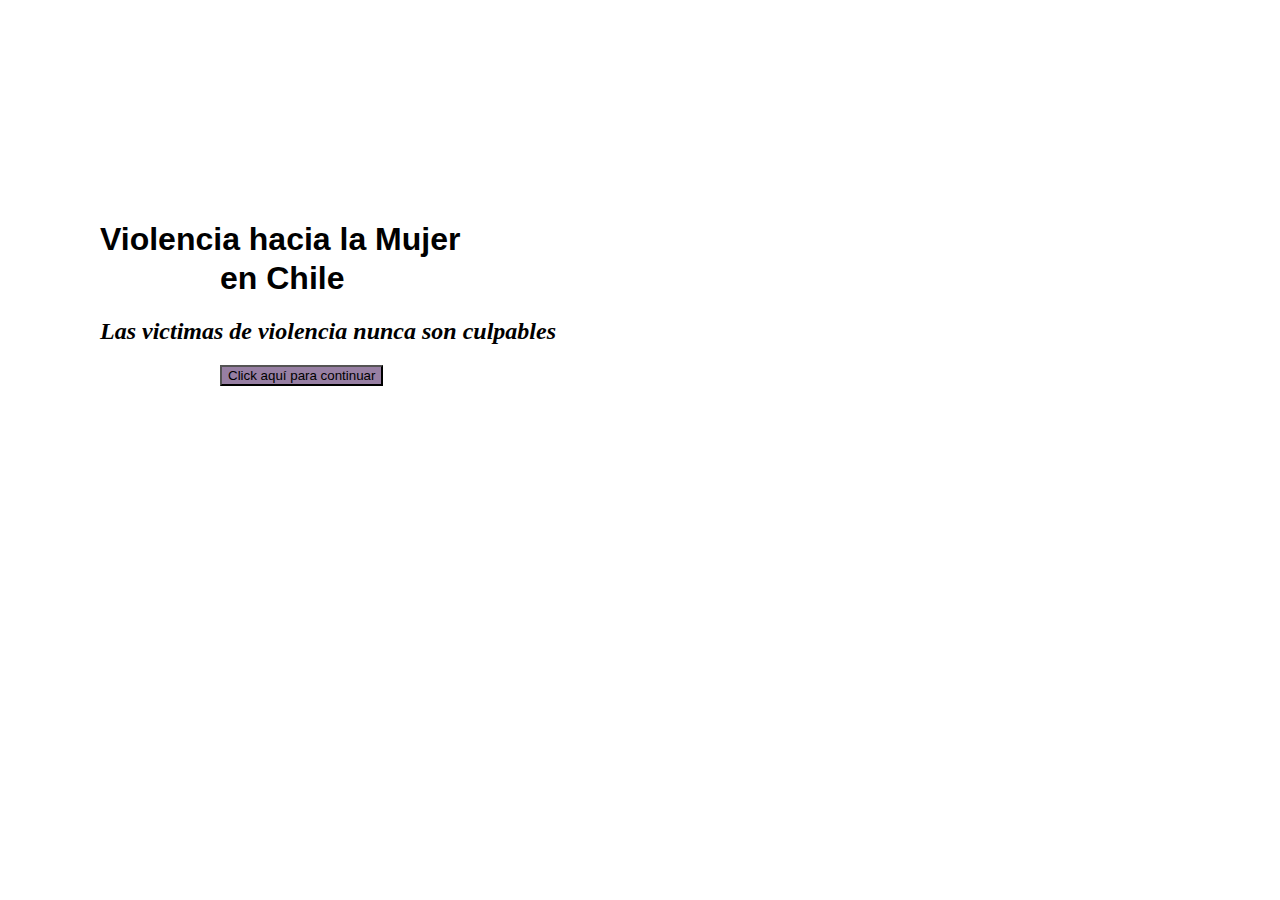
==== commit 3ec90478: "main" ====
--- a/index.html
+++ b/index.html
@@ -4,450 +4,17 @@
 <head>
   <meta charset="UTF-8">
   <meta name="viewport" content="width=device-width, initial-scale=1.0">
-  <link rel="stylesheet" href="https://maxcdn.bootstrapcdn.com/bootstrap/3.4.1/css/bootstrap.min.css">
-  <script src="https://ajax.googleapis.com/ajax/libs/jquery/3.5.1/jquery.min.js"></script>
-  <script src="https://maxcdn.bootstrapcdn.com/bootstrap/3.4.1/js/bootstrap.min.js"></script>
-  <meta name="viewport" content="width=device-width, initial-scale=1.0">
+  <link href="portada.css" rel="stylesheet" />
   <title>Grupo 5 - Pensamiento Visual</title>
-  <link href="css_2.css" rel="stylesheet" />
-  <script type="text/javascript" src="jquery-1.10.1.js"></script>
-  <script type="text/javascript" src="index_app.js"></script>
-  <script type="text/javascript" src="d3.js"></script>
-  <script src="https://unpkg.com/d3@5.6.0/dist/d3.min.js"></script>
-  <style> 
-    body {
-      position: relative; 
-    }
-    #definiciones{padding-top:50px;height:100px;color: #fff}
-    #cuadro_organizaciones{padding-top:50px;height:100px;color: #fff}
-    #section41 {padding-top:50px;height:100px;color: #fff}
-    #section42 {padding-top:50px;height:100px;color: #fff}
-  </style>
+</head>
+<body>
+    <div>
+        <h1 id="titulo1" class="titulo">Violencia hacia la Mujer</h1>  
+        <h1 id="titulo2" class="titulo">en Chile</h1>    
+        <h2 id="titulo3" class="titulo">Las victimas de violencia nunca son culpables</h2>     
+    </div>
+    <button id="boton"><a href="index2.html" style="color:black;text-decoration: none;"> Click aquí para continuar</a></button>
 
-</head>
-
-<body data-spy="scroll" data-target=".navbar" data-offset="50">
-
-<div  class="QueEs">
-    <!-- https://www.w3schools.com/bootstrap/bootstrap_scrollspy.asp-->
-<p class="QueEs"><img id="mujer_moreton" src="mujer_moreton.png"><br><br><br><br>
-  Somos una página web que busca visibilizar a través de datos la desigualdad de género y violencia contra la mujer,
-  con el fin de informar y crear conciencia social.
-</p>
-</div>  
-
-<nav class="navbar navbar-inverse navbar-fixed-top">
-    <div class="container-fluid">
-      <div class="navbar-header">
-          <button type="button" class="navbar-toggle" data-toggle="collapse" data-target="#myNavbar">
-            <span class="icon-bar"></span>
-            <span class="icon-bar"></span>
-            <span class="icon-bar"></span>                        
-        </button>
-        <a class="navbar-brand" href="#" style="font-size: medium;width: 300px;">Violencia hacia la mujer</a>
-      </div>
-      <div>
-        <div class="collapse navbar-collapse" id="myNavbar">
-          <ul class="nav navbar-nav">
-            <li><a href="#definiciones">Definiciones</a></li>
-            <li><a href="#mapa1">Violencia intrafamiliar</a></li>
-            <li><a href="#mapa2">Femicidios</a></li>
-            <li><a href="#section41">Violaciones</a></li>
-            <li><a href="#hola">Organizaciones</a></li>
-            <li class="dropdown"><a class="dropdown-toggle" data-toggle="dropdown" href="#">Section 4 <span class="caret"></span></a>
-              <ul class="dropdown-menu">
-                <li><a href="#section41">Violaciones</a></li>
-                <li><a href="#subtitulo">Organizaciones</a></li>
-              </ul> 
-            </li>
-            </ul>
-        </div>
-        </div>
-    </div>
-</nav>
-<div id=def_int><p id="indicaciones">Pasa el mouse por encima de los siguientes terminos para ver sus definiciones</p></div>
-<div id="definiciones">
-    <p class="def" id="VF">Violencia Intrafamiliar</p>
-    <p class="def" id="Fem">Femicidios</p>
-    <p class="def" id="D3">Abuso sexual</p>
-    <p class="def" id="D4">Violación</p>
-</div>
-<div class="texto_def">
-  <p class="def2" id="VF2">
-    Toda acción u omisión protagonizada por uno o varios miembros de la familia, a otros parientes infringiendo daño físico, psicoemocional, sexual, económico o social.
-  </p>
-  <p class="def2" id="Fem2">
-    Forma más extrema de violencia basada en el género, entendida ésta como la violencia de hombres contra mujeres como forma de poder, dominación o control.
-  </p>
-  <p class="def2" id="D32">
-    Cualquier contacto sexual no deseado. Sucede cuando alguien te fuerza o presiona (sea física o emocionalmente) a que hagas alguna cosa de tipo sexual.
-  </p>
-  <p class="def2"id="D42">
-    Es cuando alguien te fuerza o presiona para tener sexo. Se refiere usualmente a la penetración vaginal, oral o anal forzada por una parte del cuerpo u objeto.
-  </p>
-</div>
-
-<!--------------------------------------------------Mapa de Chile--------------------------------------------------->
-<!-- Se utilizo el mapa de la página https://mapsvg.com/maps/chile -->
-<div class="cuadro_mapa" id="mapa1">
-    <p class="mtitulo" id=TVF> Violencia intrafamiliar a la mujer en Chile</p>
-    <div class="intrucciones">
-        <p>Has click sobre un año y luego selecciona las distintas para ver mas información.</p>
-    </div>
-    <div class="botones">
-        <button id="boton">
-        <p> 2016 </p>
-        </button>
-        <button id="boton2">
-        <p> 2017 </p>
-        </button>
-        <button id="boton3">
-        <p> 2018 </p>
-        </button>
-        <button id="boton4">
-        <p> 2019 </p>
-        </button>
-        <button id="boton5">
-        <p> 2020 </p>
-        </button>
-    </div>
- 
-    <div class="mapdiv" >
-        <img class=A2016 id="XV2016"src="/VIF-2020/Diapositiva1.png" height="50px" width="250px"/>
-        <img class=A2016 id="I2016"src="/VIF-2020/Diapositiva2.png" height="50px" width="250px"/>
-        <img class=A2016 id="II2016"src="/VIF-2020/Diapositiva3.png" height="50px" width="250px"/>
-        <img class=A2016 id="III2016"src="/VIF-2020/Diapositiva4.png" height="50px" width="250px"/>
-        <img class=A2016 id="IV2016"src="/VIF-2020/Diapositiva5.png" height="50px" width="250px"/>
-        <img class=A2016 id="V2016"src="/VIF-2020/Diapositiva6.png" height="50px" width="250px"/>
-        <img class=A2016 id="RM2016"src="/VIF-2020/Diapositiva7.png" height="50px" width="250px"/>
-        <img class=A2016 id="VI2016"src="/VIF-2020/Diapositiva8.png" height="50px" width="250px"/>
-        <img class=A2016 id="VII2016"src="/VIF-2020/Diapositiva9.png" height="50px" width="250px"/>
-        <img class=A2016 id="XVI2016"src="/VIF-2020/Diapositiva10.png" height="50px" width="250px"/>
-        <img class=A2016 id="VIII2016"src="/VIF-2020/Diapositiva11.png" height="50px" width="250px"/>
-        <img class=A2016 id="IX2016"src="/VIF-2020/Diapositiva12.png" height="50px" width="250px"/>
-        <img class=A2016 id="XIV2016"src="/VIF-2020/Diapositiva13.png" height="50px" width="250px"/>
-        <img class=A2016 id="XI2016"src="/VIF-2020/Diapositiva14.png" height="50px" width="250px"/>
-        <img class=A2016 id="XII2016"src="/VIF-2020/Diapositiva15.png" height="50px" width="250px"/>
-        <img class=A2016 id="X2016"src="/VIF-2020/Diapositiva16.png" height="50px" width="250px"/>
-        
-        
-        <svg id="svg" baseprofile="tiny" fill="#7c7c7c" width="100%"  height="1186" stroke="#ffffff" stroke-linecap="round"
-        stroke-linejoin="round" stroke-width="2" version="1.2" viewbox="0 0 1000 1186" width="1000"
-        xmlns="http://www.w3.org/2000/svg">
-        <rect x="0" y="80" width="215" height="170" stroke="#D0D3D4" fill="#FBFCFC" />
-        <text x="10" y="100" stroke-width="1" stroke="#717D7E" style=" font-size: 15px" style="font-family: italic"
-            style="font-weight:lighter">Tasa de violencia intrafamiliar </text>
-        <text x="10" y="113" stroke-width="1" stroke="#717D7E" style=" font-size: 13px" style="font-family: italic"
-            style="font-weight:lighter">(cada 1.000 mujeres)</text>
-        <rect x="10" y="123" width="15" height="15" fill="#F5EEF8" stroke="#F5EEF8" />
-        <text x="40" y="135" stroke-width="1" stroke="#717D7E" style=" font-size: 15px" style="font-family: italic"
-            style="font-weight:lighter">2 - 3 </text>
-        <rect x="10" y="143" width="15" height="15" fill="#EBDEF0" stroke="#EBDEF0" />
-        <text x="40" y="155" stroke-width="1" stroke="#717D7E" style=" font-size: 15px" style="font-family: italic"
-            style="font-weight:lighter">3 - 4 </text>
-        <rect x="10" y="163" width="15" height="15" fill="#C39BD3" stroke="#C39BD3" />
-        <text x="40" y="175" stroke-width="1" stroke="#717D7E" style=" font-size: 15px" style="font-family: italic"
-            style="font-weight:lighter">4 - 5 </text>
-        <rect x="10" y="183" width="15" height="15" fill="#9B59B6" stroke="#9B59B6" />
-        <text x="40" y="195" stroke-width="1" stroke="#717D7E" style=" font-size: 15px" style="font-family: italic"
-            style="font-weight:lighter">5 - 6 </text>
-        <rect x="10" y="203" width="15" height="15" fill="#76448A" stroke="#76448A" />
-        <text x="40" y="215" stroke-width="1" stroke="#717D7E" style=" font-size: 15px" style="font-family: italic"
-            style="font-weight:lighter">6 - 7 </text>
-        <rect x="10" y="223" width="15" height="15" fill="#512E5F" stroke="#512E5F" />
-        <text x="40" y="235" stroke-width="1" stroke="#717D7E" style=" font-size: 15px" style="font-family: italic"
-            style="font-weight:lighter">7 - 8 </text> 
-        <path class="region" id="XI" title="Región de Aisén del General Carlos Ibáñez del Campo"
-            d="m 520.44216,473.15692 0.22,-0.05 0.46,-0.97 -0.15,-0.4 -0.87,-0.18 -0.31,0.32 -0.38,0.06 -1.42,-0.67 -0.76,-0.91 -0.68,-0.71 -1.13,-0.91 -0.46,-0.18 -0.31,0.09 -0.42,0.48 -0.27,0.37 -0.53,0.07 -0.67,-0.08 -0.35,-0.08 -0.26,-0.23 -0.06,-0.46 0.21,-1.04 0.36,-0.09 0.86,-0.04 0.28,-0.13 0.51,-0.81 -0.98,-1.47 -0.41,-0.87 0.1,-0.73 0.31,-0.53 0.42,-0.19 0.29,-0.03 0.89,0.2 0.44,0 1.26,-0.45 2.85,-1.59 0.77,-0.67 1.73,-1.57 0.56,-1.19 0.42,-1.08 1.19,-3.31 0.09,-1.87 -0.78,0.72 -1.13,0.82 -1.49,-1.14 -1.14,-1.03 0,-0.56 -1.32,-0.62 -0.91,-0.29 -0.45,-0.06 -0.59,-0.12 -0.39,-0.23 -1.39,-1.47 -0.1,-0.62 0.14,-0.63 0.98,-0.92 1.04,-0.89 0.01,-0.75 0.49,-1.04 1.2,-2.42 0.37,0.01 0.64,-0.16 1.43,-0.49 -0.09,-0.54 0,0 0.94,0.02 0.29,0.23 0.89,0.23 2.75,0.47 0.2,-0.78 0.47,-0.7 0.61,-0.63 0.47,-0.33 0.68,0.27 0.07,0.83 1.09,1.82 0.3,0.13 0.64,0.06 0.42,0.29 0.47,0.6 0.26,0.53 0.11,0.77 1.99,-0.22 0.2,-0.79 2,-0.98 0.48,-0.02 1.07,0.5 0,0 0.71,0.97 0.03,0.43 -0.13,0.36 -1.3,2.02 -0.46,0.49 -0.55,1.55 0.25,0.55 0.09,0.5 -0.05,2.23 -0.65,0.47 -0.15,0.4 0.37,0.55 0.7,0.16 2.17,0.04 1.15,0 0.92,-0.15 1.13,-0.04 2.92,0.59 0.48,0.42 0.75,1.67 -0.18,0.67 -0.33,0.36 -0.64,0.1 -0.6,1.42 0.06,0.5 0.1,0.57 -0.08,0.59 -0.74,1.03 -0.39,0.11 -0.49,0 -0.43,-0.14 -0.37,-0.19 -0.67,-0.51 -0.41,-0.29 -0.29,-0.07 -0.38,0 -0.53,0.21 -0.75,0.4 -0.29,0.11 -0.35,0.06 -0.28,-0.11 -0.29,-0.14 -0.3,-0.12 -0.81,-0.18 -0.34,0.16 -0.26,0.44 -0.39,0.15 -1.57,-0.19 -0.32,-0.14 -0.29,-0.14 -0.36,-0.2 -0.4,-0.1 -0.4,0.25 -0.09,0.41 0.21,2.29 1.88,0.41 1.82,0.17 0.94,0.13 2.25,0.77 0.48,0.48 0.73,1.53 2.4,3.13 0.44,1.49 -2.4,3.48 -1.97,0.91 -0.33,-0.02 -0.29,0.05 -0.32,0.08 -0.57,0.22 -0.54,0.4 -0.45,1.95 -0.15,1.5 0.55,2.44 0.42,0.26 0.43,0.14 0.64,0.3 0.29,0.41 0.35,1.5 -0.49,0.41 -0.09,0.05 -0.3,0.27 -0.48,0.65 -0.3,0.49 -0.28,0.58 -0.36,0.42 -0.38,0.17 -0.44,0.1 -0.38,0.04 -0.72,0.34 0.95,1.06 0.49,0.18 0.48,0.24 0.29,0.52 0.08,0.5 0.23,3.27 0.5,1.24 0.27,0.98 0.06,2.36 -0.09,0.65 -0.19,0.39 -1.81,1.72 -0.52,0.22 -0.96,0.07 -0.31,0.33 -0.53,4.53 1.19,1.69 0.43,0.5 0.14,0.69 -0.22,0.96 -0.21,0.3 -1.91,0.93 -0.91,1.58 -1.1,1.22 -0.5,0.16 -0.51,-0.17 -0.38,0.01 -0.52,0.19 -0.29,0.13 -0.31,0.19 -0.21,0.31 -0.13,0.59 0.25,0.25 0.48,0.33 -0.3,1.9 -0.14,0.46 -0.19,0.4 -0.73,1.16 -0.35,0.61 -0.39,0.89 -1.13,3.22 0.05,0.55 0.23,0.42 0.52,0.58 0.4,0.27 0.61,0.15 1.21,1.49 0.31,2.38 0.12,3.35 -1.91,1.23 -0.92,0.37 -0.94,0.52 -0.3,0.21 -0.25,0.35 -0.12,0.45 0.34,1.51 0.09,0.48 0.18,1.38 0.13,1.71 0,0.98 -0.13,0.49 -0.37,0.54 -1.73,1.71 -0.4,0.35 -0.26,0.18 -0.37,0.21 -0.42,0.17 -0.65,0.13 -0.56,-0.03 -0.28,0.08 -0.51,0.22 -0.44,0.3 -0.34,0.43 -1.01,1.5 -1.41,3.34 0.03,0.46 0.1,0.21 0,0 -0.24,-0.17 -4.21,-3.63 -3.39,-2.93 -4.92,-4.28 0,0 -0.04,-0.2 -0.69,-0.44 -0.78,-0.16 -0.39,0.02 -0.52,0.2 -0.3,0.14 -0.31,0.13 -0.52,-0.04 -0.82,-1.08 -0.37,-1.4 0.64,-0.93 1.4,-1.45 0.75,-0.52 0.73,0.44 1.47,1.08 0.28,-0.3 0.09,-2.57 -1.26,-0.41 -0.37,-0.48 -0.25,-0.25 -0.32,-0.06 -0.81,-0.12 0.36,-0.38 1.25,-0.3 -2.07,-0.79 -1.91,-1.73 -1.29,-1.49 -1.33,-0.98 -0.54,-0.01 -0.37,-0.16 -0.15,-1 0.36,-0.62 1.5,-0.92 1.59,0.65 0.93,0.74 0.29,0.5 0.2,0.44 0.26,0.8 0.28,1.8 0.88,0.91 0.43,-0.13 -1.09,-2.71 -0.87,-1.57 -0.08,-0.41 0.37,-0.21 1.47,-0.06 1.75,0.07 0.36,0.26 0.44,0.54 0.8,0.31 1.5,-0.02 1.22,-0.36 2.54,2.29 0.05,1.02 0.51,1.29 0.2,-0.79 0.67,-0.7 0.69,0.06 0.33,0.12 0.37,0.24 0.64,0.04 0.69,-0.63 0.23,-0.29 0.11,-0.58 0.04,-0.71 -0.19,-0.47 -0.11,1.14 -0.27,0.4 -0.58,0.45 -0.28,0.06 -0.37,-0.16 -1.22,-0.8 -1.32,-1.53 -0.94,-1.39 -0.13,-1.61 1.19,0 0.12,0.68 0.47,0.62 0.26,0.18 0.31,0.14 0.72,0.2 2.99,0.18 -0.62,-0.53 -0.99,-0.31 -0.49,-0.02 -0.37,0.05 -0.5,0.13 -0.54,-0.1 -0.62,-0.46 -2.81,-3.47 -0.42,-1.06 0.08,-0.55 0.29,-0.43 0.44,-0.44 0.41,-0.61 -0.27,-1.39 -0.7,-0.75 -0.65,1.34 0.55,0.4 0.08,0.47 -0.61,3.16 -0.28,0.31 -0.35,0.23 -1.69,0.74 -1.15,-0.23 -0.27,-0.14 -0.36,-0.89 -0.45,-0.08 -0.7,-0.03 -2.39,-0.49 -1.13,-0.26 -1.22,0.35 -0.36,0.21 -0.69,0.12 -1.02,-0.16 -0.39,-0.14 -0.96,-0.5 -0.39,-0.63 1.95,-2.96 0.62,-0.42 0.29,-0.05 1.23,0.13 0.39,0.14 0.78,0.66 0.32,1.08 0.5,1.34 0.58,0.69 0.5,0.25 0.53,0.07 0.34,-0.15 -0.4,0.01 -0.72,-0.23 -0.39,-0.41 -0.23,-0.8 0.59,-1.01 1.27,-0.33 0.75,0.32 0.37,0 0.61,-0.26 -0.22,-1.69 -0.98,0.51 -0.52,0.54 -1.67,0.36 -0.28,-0.07 -3.01,-3.16 -0.16,-0.39 0.78,-1.41 1.47,-1.47 0.32,-0.65 0.2,-0.46 0.19,-0.49 1.79,-0.29 0.3,0.16 0.14,0.58 0.02,0.72 0.67,1.37 0.12,0.12 -0.12,-0.3 -0.39,-1.25 0,-0.53 0.14,-0.7 0.18,-0.34 1.04,-1.02 1.53,-2.4 -1.09,-1.09 -0.32,-0.14 -0.32,-0.03 -0.28,0.15 -0.42,0.26 -0.42,-0.14 -1.55,-2.39 -0.25,-1.23 -0.02,-0.51 -1.05,-0.44 -3.97,0.4 -0.05,1.17 0.44,-0.11 0.58,-0.02 1.61,0.49 -0.17,0.56 -0.4,0.32 -0.38,0.02 -0.9,-0.11 -1.12,-0.5 -3.43,-1.64 -1.72,-0.87 -0.95,-1.94 -0.04,-0.6 0.19,-0.48 0.77,-0.98 0.99,-1.01 -0.07,-1.38 -0.32,0.52 -0.23,0.66 -1.39,1.52 -0.54,0.45 -0.98,0.64 -2.31,0.66 -0.58,-0.13 -0.57,-0.05 -1.04,0.33 -0.93,0.45 -0.39,0.32 -0.78,1.32 0.29,0.32 0.69,-0.58 1.56,-1.07 0.39,0.03 0.38,0.24 1.1,3.39 -0.13,0.52 -0.87,0.62 -0.77,0.34 -0.3,0.12 -0.12,0.02 -0.14,-0.02 -0.87,-0.29 -1.05,-1.26 -0.98,-1.81 -0.1,-1.41 0.18,-1.88 0.89,-1.33 0.28,-0.05 0.35,0.03 0.46,0.07 0.66,-0.35 1.77,-1.56 -0.1,-0.72 0.65,-0.76 0.34,-0.31 0.95,-0.51 0.63,0.59 0.03,0.25 0.06,-1.23 0.22,-1 1.58,-1.74 0.59,-0.06 1.28,0.05 1.92,-2.1 0.47,-1.14 0.93,-2.73 0.49,-1.67 0.21,-0.29 3.1,-0.39 1.26,-0.31 0.48,0.17 0.27,0.71 0.74,-0.5 1.53,-0.24 0.28,0.22 0.36,0.53 0.75,2.25 -0.39,2.15 -0.21,0.59 -0.33,0.62 -0.31,0.33 -0.24,0.23 0.32,-0.04 0.9,-0.74 0.27,-1.07 -0.03,-0.43 -0.12,-0.45 0.18,-0.38 1.11,1.09 0.1,0.44 -0.04,0.59 -0.19,0.54 -0.19,0.32 -0.37,0.41 -0.71,0.63 -0.75,0.44 -0.94,0.44 -1.67,0.5 -0.44,0.04 -0.43,-0.19 -0.62,-0.46 -0.34,-0.3 -0.63,-0.42 1.19,1.23 0.32,0.25 0.27,0.17 0.38,0.02 1.41,-0.37 1.13,-0.33 0.45,-0.25 0.74,-0.36 0.34,-0.07 0.59,1.89 1.48,0.98 0.41,0.18 0.13,0.02 0.15,-0.21 -0.39,-0.59 -0.35,-0.23 -0.46,-0.33 -1.15,-1.39 0.47,-1.13 0.33,-0.31 0.97,-0.09 1.85,2.1 -0.06,1.13 -0.14,0.76 -0.21,0.6 -0.24,0.49 -1.02,1.28 -0.45,0.48 -1.17,1.8 1.16,0.89 0.54,0.02 0.4,-0.24 0.22,-0.29 0.75,-1.66 0.18,-0.47 0.32,-1.1 2.44,-3.04 0.56,-1.72 1.52,-2.35 -0.25,-0.23 -1.37,1.94 -0.58,1.01 -0.25,0.69 -0.43,0.87 -0.38,0.47 -0.48,0.17 -0.05,-0.91 0.1,-0.42 0.49,-1.05 0.22,-0.8 0.17,-0.87 0.04,-0.68 -0.36,-1.22 -0.29,-0.9 1.74,-3.47 1.45,-1.68 0.27,-0.29 0.45,-0.39 0.38,-0.17 0.29,-0.04 0.72,0 0.79,0.09 0.45,-0.09 0.3,-0.32 -1.95,-0.66 -0.55,0.06 -0.61,0.21 -0.49,0.41 -0.4,0.75 -0.2,0.3 -1.14,1.1 -0.29,0.07 0.14,-1.87 0.79,-4.67 1.67,-1.57 1.46,-1.06 1.13,-0.48 0.44,0.42 0.1,0.64 0.44,0.46 0.6,0.52 1.26,0.93 0.91,0.32 1.17,0.13 z m 0.07,-14.76 -0.06,0.08 -0.7,0.54 -0.66,0.35 -0.96,1.03 -0.15,0.31 -0.16,0.26 -0.13,0.14 -0.95,0.76 -0.87,0.41 -0.4,0.14 -0.51,0.08 -0.23,-0.04 -0.21,-0.14 -1.51,-1.75 -0.11,-0.22 -0.03,-0.23 0.1,-0.19 1.4,-0.51 0.25,0.1 0.15,0.12 0.23,0.25 0.6,-0.14 0.13,-0.1 -0.38,-0.35 -0.92,-0.4 -0.59,0.37 -0.16,0.19 -0.15,0.13 -0.17,0.01 -0.22,-0.13 -0.15,-0.19 -0.46,-0.95 -0.19,-0.48 -0.26,-1.27 0.56,-0.84 0.12,-0.15 0.43,-0.09 0.16,0.03 1.39,-0.26 0.18,-0.92 0.06,-0.78 -0.03,-0.29 0.05,-0.24 0.28,-0.78 0.15,-0.2 0.18,-0.08 1.81,-0.6 1.27,-0.31 0.16,0.05 1.69,1.38 1.13,0.4 0.27,0.22 0.62,1.06 0.1,0.23 -0.04,0.23 -1.1,1.61 -0.13,0.14 -0.16,0.11 -0.27,0.06 -0.9,-0.09 -0.16,-0.12 -0.19,-0.22 -0.75,-0.28 0.02,0.27 0.13,0.21 0.86,0.59 0.43,0.14 0.57,0.12 0.12,0.31 -0.2,0.43 -0.22,0.34 -0.16,0.14 z m -33.15,81.99 -0.17,0.12 -0.34,0.1 -0.64,-1.54 -0.21,-1.04 -0.31,-2.03 0.04,-0.34 0.31,-0.9 -1.44,-0.86 -0.91,0.47 -0.21,0.07 -0.34,0.08 -0.29,0 -0.19,-0.05 -0.27,-0.18 -0.1,-0.19 -0.03,-0.25 0.07,-0.25 0.28,-0.24 0.26,-0.18 0.4,-0.17 0.51,-0.04 0.36,-0.05 0.22,-0.07 0.28,-0.15 0.23,-0.21 0.24,-0.36 0.17,-0.34 -0.19,-0.06 -0.66,0.4 -1.88,0.23 -0.16,-0.25 -0.52,-4.63 0.09,-0.24 0.59,-0.75 0.41,-0.32 2.07,-0.58 0.25,0.05 0.17,0.2 0.87,2.74 0.1,0.37 0.1,1.25 0.51,1.64 0.34,0.94 0.41,0.47 0.52,0.92 0.74,2.11 0.16,1.85 -0.1,0.4 -0.12,0.19 -1.62,1.67 z m 8.22,-0.16 -1.74,-1.25 -0.25,0 -0.24,0.12 -0.22,0.07 -0.27,0.01 -1.66,-0.35 -0.92,-0.53 -0.2,-0.17 -0.08,-0.21 -0.23,-1.57 0.06,-0.4 0.13,-0.25 0.12,-0.18 1.02,-1.14 0.23,-0.13 0.93,-0.11 0.17,0.04 0.12,0.29 0.3,0.49 0.06,0.29 0.12,0.24 0.63,0.53 0.68,-0.84 0.04,-0.23 -0.18,-0.26 -0.14,-0.09 -0.41,-0.09 -0.49,-0.93 -0.11,-0.25 -0.17,-0.8 0,-0.27 0.03,-0.29 0.61,-3.16 0.13,-0.33 0.11,-0.19 0.18,-0.18 0.17,0.09 0.27,0.38 0.1,0.19 0.06,0.35 0,0.4 0.08,0.83 0.17,1.5 1.3,2.32 -0.29,1.01 0,1.24 0.07,0.96 0.09,0.37 0.7,0.95 0.2,0.05 0.13,-0.17 0,-0.21 -0.08,-0.21 0.01,-0.25 0.18,-0.08 0.15,0.07 0.17,0.13 0.13,0.16 0.03,0.31 -0.11,0.6 -0.09,0.38 -0.12,0.18 -0.16,0.14 -0.73,0.46 -0.26,0.1 -0.3,0.02 -0.23,-0.15 z m -5.73,-5.31 -0.2,-0.01 -0.19,-0.1 -2.02,-4.49 -0.89,-2.71 0.05,-0.62 0.48,-0.05 0.92,0.2 1.66,0.41 0.39,0.21 1.19,0.97 1.6,0.41 0.16,0.2 0.03,0.35 -0.04,0.44 -0.48,3.08 -0.12,0.18 -0.21,0.08 -0.4,-0.02 -0.74,0.5 -0.34,0.25 -0.4,0.33 -0.45,0.39 z m 18.41,-65.56 -0.87,-0.28 -0.53,-0.63 -0.6,-0.02 -0.8,0.21 -0.25,0.01 -0.55,-0.04 -0.19,-0.09 -0.16,-0.12 -0.15,-0.26 -1.28,-1.49 -0.44,0.24 -0.96,0.22 -0.23,-0.05 -0.14,-0.14 -0.09,-0.5 -0.08,-0.64 0.01,-0.2 0.1,-0.41 0.21,-0.28 0.49,-0.49 0.19,-0.16 0.27,-0.06 0.33,0.02 0.14,0.08 0.26,0.09 0.65,-0.06 1.11,-0.2 0.31,-0.09 0.53,-0.34 0.17,-0.13 0.22,-0.05 0.31,0.05 0.26,0.09 0.15,0.08 0.87,0.67 0.14,0.14 0.13,0.15 0.11,0.16 0.57,0.93 0.22,0.58 0.02,0.24 -0.01,0.26 -0.04,0.55 -0.4,1.96 z m -8.34,55.76 -0.53,-0.28 -1.75,-0.72 -0.27,-0.24 -0.01,-0.24 1.15,-1.28 0.15,-0.15 0.26,-0.16 1.35,-0.72 0.28,-0.07 3.2,1.07 1.71,0.7 0.38,0.05 0.21,-0.07 0.43,-0.37 0.18,-0.11 0.15,0.01 0.18,0.12 0.23,0.28 0.06,0.22 -0.08,0.3 -0.27,0.8 -0.26,0.17 -0.47,0.17 -0.2,0.02 -0.53,0.02 -1.53,-0.01 -0.28,-0.04 -0.33,-0.13 -0.2,-0.11 -0.31,-0.06 -0.19,0.02 -2.3,0.66 -0.41,0.15 z m 0.78,-65.33 -0.26,-0.04 -0.39,-0.14 -0.26,-0.16 -0.15,-0.12 -0.21,-0.21 -0.31,-0.41 -0.56,-1.22 -0.01,-0.25 0.04,-0.85 0.17,-0.17 1.94,-0.51 0.22,-0.04 1.25,0.01 2.27,0.13 0.48,0.16 0.19,0.09 0.34,0.22 0.14,0.13 0.19,0.22 0.37,0.58 0.08,0.3 -2.02,0.55 -2.41,1.07 -0.35,0.19 -0.75,0.47 z m -11.5,26.07 -0.17,-0.18 -0.1,-0.24 -0.16,-0.64 0.08,-0.22 0.16,-0.12 1.68,-0.47 0.2,0.09 -0.11,-0.44 -0.36,-0.09 -0.39,0.15 -0.52,0.04 -0.23,-0.06 -0.13,-0.29 -0.52,-1.83 0.08,-0.2 0.23,-0.19 0.31,-0.09 1.3,0.52 0.19,0.1 0.24,0.19 0.88,-0.5 1.21,-1.11 0.74,-0.36 0.33,-0.05 0.15,0.34 0,0.33 -0.06,0.32 -0.66,2.83 -0.09,0.2 -0.11,0.18 -0.38,0.48 -1.52,1.47 -0.23,0.12 -1.01,0.08 -0.34,-0.04 -0.51,-0.17 -0.18,-0.15 z m -7.59,54.3 0.37,-0.51 0.44,0.09 0.4,-0.12 0.22,-0.05 0.38,-0.2 0.16,-0.13 0.27,-0.33 0.08,-0.29 -0.13,-0.13 -0.26,0.25 -0.24,0.21 -0.19,0.1 -0.3,0.05 -0.2,0 -0.97,-0.11 -0.67,-0.34 -0.28,-0.64 0.27,-2.29 0.42,-0.76 0.28,-0.07 3.03,-0.29 0.69,0.14 0.08,0.31 0.28,3.03 -0.07,0.23 -0.66,0.6 -0.32,0.27 -0.91,0.71 -0.43,0.3 -0.19,0.1 -0.22,0.07 -0.43,0.05 -0.51,-0.04 -0.28,-0.11 -0.11,-0.1 z m 16.31,-60.79 -0.22,-0.08 -0.16,-0.27 -0.15,-0.38 -0.03,-0.27 0.12,-0.24 0.33,-0.38 0.25,-0.36 0.01,-0.78 -0.14,-0.86 -0.14,-0.64 0,-0.32 0.03,-0.28 0.07,-0.37 0.06,-0.23 0.15,-0.44 0.19,-0.39 0.23,-0.37 0.32,-0.12 1.31,0.63 0.24,0.19 0.15,0.19 0.29,0.59 0.14,0.41 0.33,1.05 0.17,0.83 -0.27,0.75 -0.12,0.17 -2.2,1.72 -0.17,0.11 -0.79,0.14 z m -6.1,47.58 -0.2,-0.01 -0.77,-0.24 -0.87,-0.39 -0.19,-0.11 -0.11,-0.25 0.21,-0.42 -0.29,-0.25 -0.38,-0.09 -0.38,0.03 -0.28,0.17 -0.32,0.39 -0.24,0.37 -0.21,0.07 -0.35,0.07 -0.49,0.05 -0.3,-0.06 -0.2,-0.19 0.82,-1.19 0.4,-0.33 0.17,-0.12 0.97,-0.29 0.45,-0.11 0.28,0.01 1.28,-0.88 0.98,-1.39 0.83,-0.42 0.21,0.15 0.11,0.72 0.02,0.25 0.02,0.79 -0.03,2.98 -0.75,0.57 -0.14,0.08 -0.25,0.04 z m 17.56,-47.95 -0.13,-0.02 -0.25,-0.15 -1.47,-1.67 -0.07,-2.15 0,-0.32 0.04,-0.33 0.08,-0.22 0.15,-0.28 0.77,-1.14 0.15,-0.12 0.29,-0.05 0.25,0.02 1.04,0.34 0.15,0.23 0.04,0.71 -0.47,3.87 -0.33,1.06 -0.15,0.21 -0.09,0.01 z m -8.88,-14.74 -0.14,-0.01 -1.04,-0.28 -0.07,-0.18 0.2,-0.51 2.15,-2.08 0.21,-0.15 0.26,-0.08 0.26,0.01 2.57,0.67 0.18,0.17 0.54,0.69 0.1,0.24 -0.16,0.18 -0.51,0.31 -0.3,0.1 -0.88,0.25 -0.24,0.02 -1.13,-0.01 -0.73,-0.06 -0.26,0.08 -0.17,0.09 -0.84,0.55 z m 7.56,-5.75 -0.19,-0.01 -0.9,-1.26 -0.05,-1.9 0.06,-0.31 0.21,-0.19 1.38,-0.34 0.24,0.02 0.24,0.12 0.23,0.22 0.45,1.15 0.54,1.66 -0.03,0.21 -0.16,0.11 -1.55,0.48 -0.47,0.04 z m -3.52,-15.93 -0.38,-0.44 -1.42,-0.43 -0.66,-0.26 -0.11,-0.16 0.29,-1.07 0.18,-0.19 0.23,-0.11 0.86,0.11 0.23,0.06 1.88,-0.28 0.79,-0.7 1,1.13 0.29,0.89 0.08,0.44 -1.28,0.11 -0.19,-0.18 -0.24,-0.1 -0.07,-0.2 0.21,-0.17 0.14,-0.18 -0.21,-0.15 -0.38,-0.05 -0.83,0.21 -0.08,0.43 0.17,0.2 0.05,0.22 0.35,0.2 -0.45,0.56 -0.24,0.09 -0.21,0.02 z m -0.11,28.24 -0.19,-0.03 -1.7,-0.65 -0.15,-0.19 -0.32,-1.28 0.32,-0.42 0.87,-0.38 0.22,-0.02 0.2,0.09 0.13,0.15 0.18,0.55 0.13,0.15 0.17,0.11 0.23,0.06 0.25,0.04 0.53,0.02 0.25,-0.01 0.51,-0.1 0.4,-0.06 0.38,0.06 0.19,0.1 0.14,0.13 0.2,0.35 0.13,0.4 0.03,0.38 -0.15,0.31 -0.14,0.06 -1.04,0.01 -1.23,0.04 -0.54,0.13 z m -7.47,61.87 -0.13,-0.09 -0.88,-1.9 -0.04,-0.24 -0.02,-0.38 -0.01,-0.53 0.02,-0.8 0.49,-0.72 0.24,0 0.28,0.24 0.45,0.44 1.54,1.56 0.34,0.69 -0.58,0.85 -0.16,0.14 -1.54,0.74 z m 10.71,-44.49 -0.46,-0.43 -0.13,-0.15 -1.71,-2.29 0.01,-0.34 0.19,-0.55 0.16,-0.19 0.2,-0.07 0.67,-0.03 0.26,0.03 1.27,0.56 0.61,0.46 0.2,0.23 0.08,0.35 -0.1,0.37 -0.77,1.53 -0.2,0.38 -0.17,0.11 -0.11,0.03 z m -8.94,-33.53 -1.58,-0.38 -0.25,-0.23 -0.08,-0.19 -0.18,-0.67 0.09,-0.29 0.31,-0.34 0.2,-0.14 2.72,-0.83 0.71,0.24 0.49,0.81 0.16,0.31 -0.01,0.21 -0.34,0.12 -1.26,0.32 -0.96,0.21 -0.19,0.08 0.17,0.77 z m 5.9,23.59 -0.13,0 -0.75,-0.14 -0.18,-0.17 -0.44,-1.13 -0.27,-0.74 -0.01,-0.42 0.71,-0.89 0.47,-0.29 0.24,-0.02 0.68,0.36 0.66,0.67 0.29,0.6 0.01,0.32 -0.12,0.62 -0.28,0.77 -0.88,0.46 z m -23.13,64.22 -0.13,-0.02 -0.17,-0.08 -0.22,-0.25 -0.07,-0.31 0.1,-1.31 0.34,-0.04 0.64,0.29 0.64,0.16 0.28,0.04 0.23,-0.05 0.16,-0.13 0.85,-0.78 1.11,-0.98 0.67,0.47 0.2,0.58 0.06,0.23 0.03,0.31 -0.28,0.42 -0.24,0.2 -2.46,0.91 -1.74,0.34 z m 20.96,-67.16 -0.07,-0.13 0.02,-0.23 0.07,-0.54 0.07,-0.31 0.13,-0.16 0.21,-0.16 0.01,-0.43 0.12,-0.27 0.19,-0.26 0.14,-0.26 0.08,-0.22 0.17,-0.18 0.21,-0.03 0.2,0.13 0.19,0.1 0.26,0.03 0.32,-0.01 0.16,0.06 0.16,0.12 0.13,0.15 0.39,0.19 0.19,0.16 0.19,0.1 0.21,-0.05 0.35,-0.28 0.24,-0.09 0.22,0.17 0.06,0.31 -0.1,0.41 -0.15,0.35 -0.1,0.27 -0.25,0.42 -0.08,0.4 -0.19,0.05 -0.29,-0.2 -0.14,-0.01 -0.22,-0.07 -0.25,-0.37 -0.29,-0.08 -0.28,-0.02 -0.46,-0.2 -0.47,-0.11 -0.15,0.05 -0.23,0.19 -0.32,0.09 -0.22,0.23 -0.15,0.39 -0.13,0.23 -0.15,0.07 z m -0.45,32.78 -0.18,-0.12 -0.63,-0.81 -0.02,-0.28 0.02,-0.28 0.46,-1.35 0.13,-0.23 0.15,-0.13 0.16,-0.05 1.85,0.1 0.81,0.63 -1.16,1.65 -0.32,0.34 -0.16,0.13 -0.18,0.1 -0.71,0.25 -0.22,0.05 z m 4.64,-45.31 -0.54,-0.53 -0.45,-0.52 -0.15,-0.26 -0.08,-0.18 -0.1,-1.48 0.09,-0.31 0.22,-0.26 0.21,-0.13 0.21,-0.05 0.31,-0.02 0.29,0.13 0.14,0.2 0.9,2.31 0.07,0.61 -0.08,0.27 -0.1,0.19 -0.22,0.19 -0.28,0.05 -0.18,-0.04 -0.19,-0.09 -0.07,-0.08 z m -6.09,72.63 -0.2,-0.3 -0.15,-0.14 -0.26,-0.19 -1,-0.67 -0.3,-0.16 -0.72,-0.28 -0.2,-0.17 -0.21,-0.3 -0.06,-0.22 1.84,-1.4 0.24,-0.12 0.19,-0.02 0.31,0.08 0.2,0.24 -0.01,0.35 -0.2,0.61 -0.01,0.26 0.17,0.33 0.41,0.63 0.27,0.31 0.3,0.23 0.2,0.21 -0.07,0.29 -0.16,0.14 -0.4,0.25 -0.18,0.04 z m -6.1,-57.01 -0.04,-0.23 -0.01,-0.38 0.05,-0.25 0.26,-1.07 0.09,-0.2 0.1,-0.19 0.19,-0.24 0.15,-0.12 0.18,-0.1 0.8,-0.38 0.34,0.01 0.16,0.13 0.06,0.21 -0.19,1.93 -0.43,1.07 -0.19,0.17 -0.17,0.11 -0.28,0.05 -0.19,-0.02 -0.73,-0.17 -0.14,-0.14 -0.01,-0.19 z m 11.28,5.24 -0.16,-0.06 -0.13,-0.21 -0.22,-0.65 -0.02,-0.31 0.13,-0.32 0.09,-0.19 0.39,-0.62 0.22,-0.27 2.08,-1.24 0.2,0.04 0.18,0.31 0.07,0.2 0.07,0.33 0.06,1.04 -0.22,-0.15 -0.13,-0.15 -0.23,-0.05 -0.6,0.06 -0.28,0.12 -0.26,0.96 -0.46,0.89 -0.78,0.27 z m -18.13,38.38 0.06,-0.36 -0.04,-0.24 -0.13,-0.16 -0.61,-0.23 -0.26,-0.05 -0.29,-0.03 -0.25,-0.07 -0.17,-0.25 0.54,-0.58 1.77,-0.98 0.25,0.12 0.43,0.58 0.18,0.39 0.26,0.84 -0.07,0.32 -0.21,0.36 -0.13,0.16 -0.19,0.18 -0.41,0.23 -0.98,0.19 0.25,-0.42 z m 16.5,-39.82 -0.66,-1.57 -0.34,-0.6 -0.17,-0.51 0.16,-0.36 0.12,-0.16 0.52,-0.44 0.2,-0.05 0.98,0.35 0.04,0.69 -0.05,1.5 -0.07,0.3 -0.2,0.52 -0.44,0.31 -0.09,0.02 z m -5.15,-21.37 -0.26,-0.04 -0.88,-0.56 -0.88,-1.39 -0.02,-0.29 0.15,-0.24 0.16,-0.11 0.85,-0.28 0.28,0.13 1.62,2.32 -0.01,0.21 -0.9,0.23 -0.11,0.02 z m -0.04,10.8 -1.34,-0.8 -0.15,-0.12 -0.21,-0.21 -0.26,-0.36 -0.06,-0.21 0.1,-0.28 0.19,-0.19 0.29,-0.11 0.23,-0.03 0.25,-0.01 0.64,0 0.28,0.09 0.19,0.17 0.24,0.31 0.17,0.31 0.54,1.35 -0.15,0.16 -0.24,0.1 -0.28,0.06 -0.36,-0.11 -0.07,-0.12 z m 4.88,-16.83 -0.35,-0.08 -0.45,-0.13 -0.28,-0.15 -0.13,-0.14 -0.07,-0.26 0.07,-1.41 1.48,0.21 0.37,0.07 0.29,0.13 0.15,0.12 0.15,0.19 0.09,0.24 0.08,0.31 0.03,0.36 -0.06,0.3 -0.2,0.14 -1.17,0.1 z m 12.51,-10.47 -0.42,-0.09 -1.1,-0.55 -0.17,-0.27 -0.08,-0.38 0.04,-0.32 0.24,-0.52 0.18,-0.24 0.94,-0.51 0.28,-0.05 0.18,0.04 0.15,0.12 0.11,0.15 0.04,0.34 -0.21,2.09 -0.18,0.19 z m -11.97,5.99 -0.25,-0.02 -0.17,-0.08 -0.55,-0.48 -0.24,-0.33 -0.46,-1.71 0.87,-0.96 0.21,0.05 0.89,1.07 0.5,0.64 -0.82,0.3 -0.05,0.31 0.01,0.25 0.06,0.96 z m 4.99,-3.85 -1,-1.8 -0.41,-0.97 -0.01,-0.32 0.08,-0.31 0.19,-0.36 0.12,-0.15 0.32,0.01 1.02,1.39 0.31,1.38 -0.08,0.52 -0.4,0.5 -0.14,0.11 z m -11.07,90.17 -0.29,-0.71 -0.71,-1.3 -0.07,-0.21 -0.02,-0.23 0.25,-0.27 0.23,0.01 0.37,0.17 1.06,0.61 0.71,0.49 0.25,0.2 0.12,0.24 -0.02,0.24 -0.19,0.18 -0.28,0.15 -0.77,0.39 -0.36,0.15 -0.18,-0.03 -0.1,-0.08 z m 1.4,-67.01 -0.74,-0.6 -0.22,-0.2 -0.13,-0.15 -0.11,-0.22 0.02,-0.31 0.2,-1.06 0.18,-0.35 0.37,-0.03 0.19,0.1 1.15,1.08 -0.43,1.77 -0.16,0.12 -0.18,-0.04 -0.14,-0.11 z m -1.86,-12.01 -0.54,-0.03 -1.77,0.01 -0.65,-0.33 0.01,-0.26 0.08,-0.2 0.57,-0.6 0.21,-0.13 0.28,-0.05 0.2,0.01 0.36,0.07 1.07,0.24 0.23,0.12 0.11,0.96 -0.16,0.19 z m 0.02,50.18 -0.34,-0.72 0,-0.74 0.11,-0.18 0.86,-0.48 0.21,-0.07 0.48,-0.06 0.43,0.04 0.31,0.08 0.12,0.16 -0.04,0.31 -0.13,0.4 -0.12,0.18 -1.57,1.3 -0.23,0.14 -0.12,-0.23 0.03,-0.13 z m -8.82,-45.63 -0.14,-0.01 -0.21,-0.14 -0.47,-1.39 -0.06,-0.2 -0.03,-0.22 0.04,-0.26 0.15,-0.27 0.31,-0.43 0.33,-0.09 0.21,0.14 0.77,1.29 0,0.92 -0.66,0.62 -0.24,0.04 z m 15.91,-9.82 -1.48,-0.79 -0.21,-0.23 -0.29,-1.12 0.25,-0.1 2.25,0.71 0.07,1.63 -0.09,0.19 -0.28,-0.07 -0.22,-0.22 z m -5.1,2.92 -0.12,-0.03 -0.16,-0.14 -0.21,-0.27 -0.11,-0.22 -0.01,-0.24 0.09,-0.19 1,-0.47 1.42,-0.12 0.76,1.07 -0.72,0.2 -1.94,0.41 z m 3.69,80.64 -0.12,-0.01 -0.3,-0.19 -1.21,-0.83 -0.86,-0.88 -0.13,-0.34 0.09,-0.3 0.29,-0.11 0.26,-0.01 0.15,0.01 0.31,0.08 1.38,0.96 0.17,0.13 0.14,0.22 0.06,0.23 -0.23,1.04 z m 5.37,-51.44 -0.14,-0.01 -1.38,-0.39 -0.35,-0.27 -0.11,-0.26 0.02,-0.28 0.68,-1.34 0.2,-0.15 0.16,-0.05 0.63,0.61 0.41,2.02 -0.12,0.12 z m -0.05,-24.1 -0.5,-0.31 -0.27,-0.22 -0.11,-0.81 0.1,-0.28 1.6,-0.41 0.2,0 0.19,0.16 0.04,0.22 -0.22,1.48 -0.25,0.27 -0.27,0.06 -0.36,-0.06 -0.15,-0.1 z m -2.48,-12.68 -1.09,-0.21 -0.49,-0.15 -0.2,-0.15 -0.13,-0.15 -0.09,-0.17 -0.06,-0.25 0.53,-0.55 0.37,-0.3 0.31,-0.06 0.15,0.06 0.61,0.43 0.63,0.8 -0.1,0.37 -0.09,0.19 -0.16,0.08 -0.19,0.06 z m -2.5,13.11 -0.36,-0.03 -1.47,-0.61 -0.2,-0.23 0.26,-0.18 0.8,-0.12 0.43,-0.09 0.2,-0.07 0.35,-0.19 0.25,-0.17 0.26,-0.07 0.57,0.14 0.13,0.24 -0.09,0.79 -0.16,0.19 -0.17,0.1 -0.51,0.23 -0.29,0.07 z m -13.58,60.13 -0.12,-0.01 -0.56,-0.47 -0.12,-0.17 -0.34,-1.23 0.15,-0.14 0.33,-0.01 1.16,0.25 0.14,0.08 0.26,0.32 0.32,0.54 0.08,0.25 -0.16,0.29 -0.56,0.22 -0.58,0.08 z m 3,-63.54 -0.14,-0.08 -0.29,-0.46 -0.06,-0.2 -0.07,-0.45 -0.01,-0.37 0.03,-0.78 0.1,-0.26 0.13,-0.15 0.21,0 0.76,0.46 0.13,0.21 0.05,0.28 -0.02,0.27 -0.2,1.21 -0.33,0.22 -0.17,0.09 -0.12,0.01 z m 12.31,14.98 -1.01,-0.3 -0.38,-0.13 -0.08,-0.19 0.08,-0.27 0.2,-0.15 0.64,-0.23 0.29,-0.04 1.45,0.03 0.18,0.1 0.04,0.29 -0.03,0.37 -1,0.5 -0.16,0.03 -0.22,-0.01 z m 0.92,-21.93 -1.41,-0.27 -0.17,-0.2 -0.07,-0.68 2.2,-0.21 0.23,0.07 0.11,0.73 -0.03,0.3 -0.2,0.14 -0.21,0.05 -0.33,0.06 -0.12,0.01 z m 11.58,-11.92 0.62,-0.43 0.71,-0.14 0.54,0.57 0.36,0.14 0.24,0.02 0,0 -0.21,0.2 -0.9,0.08 -1.36,-0.44 z" />
-        <path class="region" id="XII" title="Región de Magallanes y Antártica Chilena"
-            d="m 516.04216,615.96692 -0.32,-0.03 -0.48,-0.14 -0.49,-1.25 -0.25,-2.57 -0.1,-2.51 -0.28,-1.97 -0.22,-0.55 -0.65,-0.73 0.14,0.54 0.44,1.21 0.16,1.16 0.73,7.56 -0.13,0.8 -0.42,0.24 -0.46,-0.26 -2.79,-2.37 -0.28,-0.36 -0.21,-0.68 0.06,-0.88 -0.44,-1.51 -0.61,-1.68 0.71,-0.44 0.15,0.54 1.15,2.49 1.08,1.77 0.46,-0.16 -1.1,-2.43 -1.57,-3.57 0.54,-0.26 0.46,-0.32 0.64,-0.84 -2.06,0.59 -1.2,1.59 -0.88,-1.72 -0.41,-1.61 -0.91,-0.23 -0.72,-0.26 -0.33,-4.28 0.06,-0.54 0.28,-0.76 1.3,0.41 1.46,1.68 0.39,0.91 0.73,1.83 0.19,1.01 0.19,-0.13 0.09,-0.59 -1.38,-4.17 -1.2,-4.51 0.57,-0.39 0.54,0.85 0.15,0.64 -0.29,-2.49 -0.32,-0.37 -0.35,0.23 -1.38,1.66 -0.35,0.27 -0.29,0.08 -2.61,-0.76 -0.64,-0.51 -0.34,-2.55 -0.86,-0.62 -0.33,-0.26 -0.16,-2.41 0.34,-0.57 0.62,-0.46 0.59,-0.23 3.27,-0.01 0.32,0.22 0.49,0.81 1.02,-2.83 -0.02,-2.29 0.42,-0.6 1.22,-0.38 0.46,0 0.82,0.56 0.19,0.7 0.42,0.3 0.43,-0.99 -0.87,-0.88 -0.68,-0.13 -0.58,-0.18 -0.95,-1.09 -0.04,-0.5 0.27,-0.52 0.34,-0.11 0.48,-0.11 0.37,-0.24 0.25,-0.3 0.45,-1.88 -2.64,2.61 -0.23,0.48 -0.37,1.42 -0.4,1.9 0.12,0.55 0.09,0.64 -0.15,0.41 -1.5,1.46 -0.27,0.15 -1.37,-0.16 -1.08,-1.27 -0.58,-1.46 -1.02,-2.29 -0.8,-2.75 1.07,-0.37 1.3,0.5 0.36,0.26 0.32,0.31 0.34,0.28 0.42,0.21 1.85,0.3 -0.71,-0.5 -0.72,-0.24 -1.21,-0.9 -0.62,-0.76 -2.44,-0.22 -2.59,-1.85 -3.06,-3.09 -0.06,-0.66 0.33,-0.58 0.5,-0.58 0.7,-0.5 1.34,-0.45 0.84,0.29 1.19,-0.14 0.79,1.02 0.29,0.71 0.98,1.13 3.42,1.56 0.91,0.19 0.26,0.01 0.2,-0.18 -3.77,-1.79 -0.31,0.02 -0.33,-0.15 -0.44,-0.48 -2.32,-4.17 0.14,-0.91 0.33,-0.51 0.98,0.13 0.67,0.21 1.38,1.53 3.33,1.38 0.05,-0.66 -0.19,-0.62 -1.54,-0.68 -1.28,-0.55 -2.82,-1.47 -0.39,-0.58 -0.34,-1.47 1.46,-0.84 0.75,-0.27 0.69,-0.12 0.44,0.17 0.58,-0.14 0.14,-0.68 -1.81,0.26 -1.26,0.34 -0.28,-0.08 -0.32,-0.91 -0.09,-1.11 0.09,-0.53 1.11,-1.13 1.87,-0.64 0.34,-0.1 1.99,0.48 0.25,0.47 0.31,1.25 0.38,0.65 0.52,0.26 0.42,0.13 0.93,0.96 0.37,1.3 0.16,-0.7 -0.29,-0.99 -0.35,-0.83 -0.27,-0.26 -1.08,-0.1 -0.36,-1.5 0.05,-1.25 -0.58,-0.42 -1.08,0.14 -1.48,-0.49 -0.23,-0.3 -0.16,-1.51 0.55,-2.96 0.21,-0.33 0.44,0.01 0.52,0.47 0.17,0.45 0.3,0.48 0.72,0.43 0.44,0.14 0.55,-0.15 -0.64,-0.38 -0.45,-0.11 -0.26,-0.2 -0.8,-1.32 -0.43,-3.5 0.17,-0.42 0.45,-0.61 0.25,-0.27 0.34,-0.17 0.45,-0.02 0.41,0.28 0.28,0.31 0.49,0.06 -0.04,-0.48 -0.88,-0.47 -2.14,0.24 -0.11,0.89 0.14,1.96 -0.95,1.77 -0.59,1.83 -0.14,1.21 -0.49,2.97 -0.31,0.46 -0.33,0.06 -0.36,-0.25 -1.55,-2.09 -0.33,-1.86 -0.03,-3.92 0.05,-4.29 -0.22,-0.72 -0.3,-0.69 -0.25,-1.09 0,-0.68 0.15,-0.47 0.87,-1.43 0.58,0.39 0.43,0.16 0.34,-0.08 0.56,-0.43 0.44,-0.15 1.17,0.11 0.94,0.37 0,0 4.92,4.28 3.39,2.93 4.21,3.63 0.24,0.17 0,0 1.15,0.32 -0.7,0.8 -4.08,0.12 -0.59,0.04 -1.07,2.87 -0.6,2.13 0.19,0.4 0.76,1.01 0.98,4.07 -0.28,0.4 -0.51,0.48 -0.39,0.48 -0.36,1.94 0.56,0.62 0.35,0.33 0.28,0.4 -0.06,0.67 -0.39,0.54 -0.33,0.69 -0.16,0.72 0.2,0.63 1.23,0.95 1.24,1 0.24,0.3 0.21,0.39 0.57,1.36 0.16,0.6 0.24,3.22 0.29,2.18 0.75,3.17 0.26,0.43 0.3,0.25 0.4,0.06 0.36,-0.09 0.45,-0.16 0.49,-0.27 0.49,-0.44 0.83,-1.13 0.28,-0.26 0.47,-0.29 1.52,-0.75 0.41,0 0.4,0.38 0.25,0.34 0.28,0.25 0.46,0.18 0.46,-0.06 0.28,-0.21 0.32,-0.63 0.31,-0.39 0.35,-0.18 0.38,-0.06 1.72,0.25 1.09,0.86 -0.09,0.55 -0.54,1.21 0.06,0.55 0.45,0.55 0.32,0.45 0.37,0.7 0.16,0.51 -0.33,3.51 -0.23,0.45 -0.74,0.09 -0.87,1.67 0.27,1.15 0.34,0.48 0.36,0.27 0.51,0.28 0.58,0.76 -0.19,0.62 -0.42,0.44 -0.27,0.61 -0.02,1.09 0.05,0.9 -0.54,1.95 -0.31,0.32 -0.44,0.33 1.58,4.17 0.44,0.25 0.71,0.12 0.38,0.18 0.29,0.19 0.36,0.27 0.68,0.56 1.82,2.07 0.25,0.61 0,0.76 0.45,1.88 3.07,0.03 6.56,0.01 11.36,0 4.61,-0.03 1.59,0 0.79,0.33 2.52,1.15 4.33,1.92 2.47,0.01 0.77,-0.01 2.86,1.19 0.59,0.26 0.79,0.57 1.52,1.14 1.44,0.24 1.12,0.17 1.04,0.19 1.99,0.54 -0.08,1.14 -0.52,-1.02 -0.44,-0.2 -2.43,-0.41 -1.7,-0.09 -0.29,0.03 -1.76,-0.34 -0.57,-0.23 -0.29,-0.2 -0.58,-0.53 -0.35,-0.29 -0.69,-0.43 -0.5,-0.23 -0.51,-0.05 -0.32,-0.01 -0.82,0.08 -2.51,1.13 -0.36,0.28 -0.18,0.39 -0.04,0.66 -0.07,1.61 -0.95,1.59 -0.35,0.46 -0.74,0.74 -0.25,0.36 -0.33,0.23 -1.51,-0.23 -0.41,-0.41 -1.47,0.33 -3.23,1.43 -0.42,0.22 -4.63,2.79 -0.45,0.04 -2.22,0.28 -1.81,0.33 -0.45,3.43 0.19,0.67 0.27,0.31 -0.01,1.72 -1.1,3.23 -0.27,0.48 -0.31,0.36 -0.23,0.51 -0.13,0.71 -0.53,4.03 0.02,0.77 0.05,0.58 0.16,0.79 0.22,0.61 0.19,0.78 0.11,0.68 0.07,0.89 -0.07,0.76 -0.5,3.06 -0.3,0.62 -0.7,0.88 -2.67,1.25 -0.71,0.27 -2.39,-1.22 -0.43,-0.13 -0.61,-0.08 -0.65,-0.05 -0.32,0 -0.57,-0.07 -0.92,-0.28 -2.2,-1.63 -1.16,-0.31 -1.64,-0.5 -0.92,-0.51 -2.46,-2.56 -0.85,-1.27 -0.68,-1.11 -0.34,-0.63 -0.46,-1.21 0.42,-2.02 1.98,-1.76 2.44,0.3 0.41,1.11 0.09,0.54 -0.06,0.87 -0.19,0.57 -0.91,0.62 -0.99,0.53 0.55,0.23 1.19,-0.36 0.49,-0.32 0.83,-0.62 0.09,-0.5 -0.08,-0.78 -0.13,-0.97 -0.04,-0.51 0.13,-0.76 0.34,-0.45 1.76,0 0.42,0.51 0.72,4.4 -0.17,0.58 -0.28,0.29 -0.45,0.38 -1.34,0.77 -0.39,0.17 -0.5,0.36 -0.01,0.69 0.13,0.12 0.7,-0.44 1.69,-0.65 0.44,-0.29 0.6,-1.2 -0.08,-1.57 -0.19,-1.15 0.09,-1.46 0.41,-1.69 3.72,-1.95 0.43,0.04 0.38,-0.01 0.44,-0.12 0.3,-0.18 0.29,-0.22 0.27,-0.3 2.85,-4.98 0.15,-0.59 -0.69,-1.25 -1.25,-0.37 -1.36,-0.09 -3.62,1.98 -3.02,1.93 -1.17,0.98 -0.23,0.64 -1.49,2.31 -0.8,0.23 -0.41,-0.03 -0.52,-0.35 -0.3,-0.39 -0.29,-0.55 -0.26,-0.46 -0.28,-0.29 -1.17,-0.41 -3.04,0.78 -0.4,0.47 1.15,-0.15 1.42,0.01 2.19,1.89 0.3,0.62 -0.17,0.44 -1.99,0.61 -0.46,-0.1 -0.55,-0.49 -1.03,-0.32 -0.69,0.36 0.36,0.62 0.52,0.23 0.3,0.01 0.44,0.23 -1.4,2.75 -0.45,0.19 -0.74,-0.24 -0.42,-0.59 -0.25,-0.29 0.12,0.9 1.19,1.4 0.39,-0.35 0.41,-0.09 1.45,2.22 0.21,0.59 -0.25,0.44 -1.37,0.22 -0.15,0.01 -0.39,-0.47 -2.78,-2.3 -1.9,-1.07 -1.09,-0.77 -0.32,-0.45 -1.5,-1.22 -0.29,-0.13 -0.43,-0.02 -0.36,-0.14 -0.97,-0.92 -1.23,-1.75 3.17,0.2 1.12,-0.24 0.76,0.12 1.37,1.13 1.01,1.7 0.32,0.33 0.62,-0.08 0.23,-1.24 -0.8,-0.72 -0.59,-0.65 0.49,-0.98 0.64,0.15 0.81,0 -0.68,-0.48 -0.97,-0.19 -0.4,0.12 -0.36,0.42 -0.37,0.12 -1.23,-1.07 0.37,-0.45 0.17,-0.24 0.31,-1.07 -0.58,-0.8 -0.43,-1.38 -0.12,-1.85 0.6,-0.77 2.79,-1.84 1.94,1.19 1.66,0.55 0.64,-0.18 1.69,-1.45 1.68,-1.98 0.2,-0.46 2.33,-0.34 1.6,1.15 0.68,0.16 0.79,0.05 1.04,-0.04 0.55,-0.07 0.41,-0.06 0.47,-0.16 2.03,-1.01 -0.61,-1.45 -0.36,-0.29 -0.56,-0.02 -0.35,0.12 -0.44,-0.01 -1.84,-0.3 -2.12,-0.48 -3.04,-0.38 -2.07,0.1 -0.5,0.11 -0.46,0.59 -0.36,0.88 -0.73,1.65 -1.79,-1.52 0.68,-1 0.39,-0.29 0.44,0.03 0.64,-0.34 -0.3,-0.4 -1.53,0.5 -0.3,0.26 -1.2,0.15 -2.28,-0.01 -1.55,1.93 0.25,0.29 1.02,-0.67 1.83,0.7 0.04,0.54 -1.08,1.58 -0.64,0.65 -0.94,0.83 -0.86,0.18 -0.36,0.11 -0.42,0.55 -0.35,0.61 0.46,1.46 0.38,1.58 -0.05,1.02 -0.42,0.91 -1.5,0.54 -0.09,0.08 -0.47,0.26 -1.12,0.11 -1.64,-0.69 -1.86,-1.77 1.96,-1.49 1.09,-1.16 -1.74,-0.25 -2.83,-1.81 0.72,-0.58 1.32,0.1 0.35,0.4 2.23,-0.27 -0.3,-0.73 -0.05,-0.89 2.21,-4.93 0.6,-0.34 1.22,0.23 0.75,0.23 0.43,0.11 -0.39,-0.54 -1.35,-0.3 -0.44,-0.06 -0.42,0.04 -1.08,0.22 -0.38,0.39 0.21,1.24 -0.12,0.45 -1.36,2.12 -0.54,0.02 -0.34,-0.23 -0.11,-0.47 -0.04,-1.02 -0.39,-0.23 -0.35,0.15 -1.6,1.39 -0.8,0.83 -0.52,0.88 -0.23,0.47 -1.17,-0.56 0.15,-2.87 0.76,-0.95 0.57,-0.17 0.38,0.19 0.18,-0.4 -0.68,-0.22 -0.25,-0.45 -0.72,-2.12 0.01,-0.7 0.23,-0.43 0.42,0.11 0.42,0.07 0.37,-1.23 -0.26,-2.17 -0.86,-1.52 -1.12,-1.67 -0.23,-0.62 0.11,-0.76 0.4,-0.33 0.37,0.41 0.22,0.85 1.7,2.66 0.43,0.06 0.67,-0.53 1.7,1.1 0.33,0.09 0.83,-0.18 0.32,-0.27 0.36,-1.01 0.72,-1.13 0.96,-0.51 1.04,-0.52 0.54,0.08 0.04,1.64 -0.05,1.07 1.07,1.44 0.64,0.33 0.49,-0.56 0.83,-3.24 -0.16,-0.86 -0.46,0.48 -0.45,1.23 0.02,0.58 -0.41,0.97 -0.95,-0.69 -0.01,-1.98 1.17,-2.97 0.85,-0.44 1.53,1.13 -0.06,1.31 0.56,0.98 0.56,0.29 0.26,0.26 0.69,1.35 0.28,0.69 -0.59,2.81 -0.48,0.57 -1.88,0.77 -2.66,1.68 0.42,0.16 1.12,-0.41 2.64,-1.05 0.77,-0.5 1.28,-1.33 0.33,-2.62 -0.21,-0.5 -0.96,-1.18 -1.41,-1.85 -0.25,-1.98 0.46,-0.43 1.64,0.26 0.37,-0.18 0.31,-0.32 0.2,-0.37 -0.17,-3.01 -0.54,-1.39 -2.16,-2.57 -0.77,-0.73 -0.37,-0.2 -0.62,-0.11 -0.67,-0.02 -1.23,-0.55 -1.96,-1.33 -0.31,-0.54 -0.57,-0.46 -0.61,0.11 -1.18,0.34 -0.39,0.47 0.19,0.4 0.56,0.24 0.35,-0.11 0.56,-0.41 1.25,0.38 1.24,0.67 1.8,1.59 2.02,2.05 0.32,0.16 1.64,0.46 0.3,0.4 -0.23,1.14 -0.86,0.99 -1.33,0.12 -1,-0.69 -0.35,-0.75 -2.34,-1.06 -2.83,-2.12 -0.91,-0.59 -0.6,0.08 0.81,2.2 0.47,0.29 0.55,0.11 0.39,-0.01 0.5,-0.25 0.51,0.32 0.38,0.41 0.47,0.81 -0.88,1.48 -0.33,0.22 -0.56,0.12 -0.97,0.32 1.71,-0.25 0.89,-0.73 0.52,-0.32 0.48,0.34 0.15,0.61 -0.47,0.5 -0.98,0.41 -0.87,0.44 -0.72,0.47 -0.23,0.59 -0.45,2.84 z m 64.7,64.21 -0.02,2.38 -0.08,0.09 -0.1,0.03 -0.24,-0.02 -0.17,-0.09 -0.3,-0.3 -0.51,-0.59 -0.29,-0.22 -1.91,-0.93 0.57,1 0.15,0.19 0.19,0.23 0.35,0.25 0.6,0.25 0.15,0.49 -0.3,0.41 -0.46,0.22 -2.25,0.45 -1.51,0.17 -0.34,-0.01 -0.29,-0.06 -5.25,-1.93 -0.98,-0.39 -1.49,-0.81 -0.14,-0.56 0.08,-0.27 0.42,-0.46 0.07,-0.27 -0.06,-1.53 -0.15,0.02 -1.09,0.75 -0.1,1.46 -0.26,0.54 -4.96,1.09 -1.75,0.12 -0.47,0.02 -0.48,-0.13 -0.36,-0.24 -0.2,-0.48 -0.05,-0.81 0.23,-0.37 0.3,-0.38 0.75,-1.3 0.06,-0.33 -0.17,-0.14 -1.23,1.58 -0.38,0.83 -0.14,0.4 -0.01,0.25 -0.43,0.16 -0.54,-0.15 -2.79,-0.18 -1.55,0.8 -0.2,0.05 -0.17,-0.01 -0.55,-0.14 -0.3,-0.21 -0.2,-0.33 0.68,-0.87 0.24,-0.19 0.22,-0.08 0.57,-0.12 0.43,-0.16 0.86,-0.51 1.22,-0.8 0.26,-0.24 0.83,-1.21 0.08,-0.29 -0.12,-0.13 -0.29,-0.03 -0.86,0.04 -0.19,0.06 -0.95,1.05 0.22,0.22 0.36,0.23 -0.1,0.21 -0.66,0.42 -1.28,0.45 -1.02,0.27 -1.38,-0.06 -0.32,-0.77 0.2,-0.13 0.63,0.01 1.12,-0.37 0.15,-0.17 -0.16,-0.17 -0.21,-0.05 -0.15,0.01 -0.89,0.27 -0.92,0.75 -1.09,1.4 -0.36,0.1 -0.14,-0.18 0.01,-0.3 0.13,-0.3 0.13,-0.21 0.21,-0.29 0.13,-0.22 0.11,-0.25 0.38,-1.59 -0.03,-0.52 -0.62,-0.14 -0.38,0.29 0.05,0.35 -0.08,0.27 -0.21,0.3 -1.51,0.87 -0.23,0.11 -1.31,-0.58 -0.28,-0.15 -0.14,-0.2 -0.01,-0.27 0.18,-0.16 0.21,-0.03 0.2,-0.76 -0.06,-0.91 -1.01,-1.36 -0.27,0.02 -0.68,0.77 -1.07,2.8 -0.1,0.54 -0.15,-0.02 -0.22,-0.13 -2.26,-1.71 -0.17,-0.22 -0.4,-0.05 -0.42,0.15 -0.6,0.54 -0.3,0.42 -0.27,0.11 -1.36,0.09 -0.15,-0.02 -0.34,-0.1 -0.22,-0.24 -0.15,-0.46 -0.33,-1.43 -0.11,-1.44 0.11,-1.14 0.17,-0.17 0.21,-0.03 0.76,0.29 0.67,0.75 0.2,0.52 0.05,0.27 0.19,0.31 0.27,0.16 1.06,0.42 0.89,0.31 0.17,0.01 1.33,-0.69 -1.65,-1.92 -0.32,-0.18 -0.19,0.04 -0.49,0.25 -0.23,0.01 -0.62,-0.39 -0.18,-0.25 -0.11,-0.76 0.81,-0.47 0.37,-0.04 0.32,0.03 0.15,0.03 0.26,0.27 0.15,0.63 0.98,1.43 0.24,0.19 0.23,0.11 0.53,0.13 1.02,-0.41 0.07,-0.24 -0.25,-0.25 -0.84,-0.12 -0.23,-0.12 -0.16,-0.17 -0.23,-0.43 -0.15,-0.54 0.23,-0.3 0.19,-0.02 2,0.88 1.01,-0.47 -0.67,-0.4 0.27,-0.38 0.54,-0.39 0.22,0.01 2.37,1.44 3.11,0.95 0.47,-1.31 0.01,-0.33 -0.02,-0.3 -0.04,-0.28 -0.13,-0.61 0.15,-0.28 0.6,-0.38 0.56,-0.18 0.62,-0.03 0.49,0.03 1.54,0.16 0.15,0.03 0.55,0.21 0.08,0.21 -0.83,1.28 -0.57,1.37 -0.3,1.45 -0.29,1.95 0.49,-0.58 1.08,0.95 -0.65,-1.22 -0.11,-0.22 -0.14,-0.55 0.06,-0.41 0.46,-1.45 0.11,-0.23 0.3,-0.46 0.19,-0.23 0.55,-0.54 0.24,-0.01 0.18,0.44 0.2,0.34 1.49,1.29 0.49,0.22 0.18,0.12 0.16,0.15 0.75,0.63 0.15,0.19 0.13,0.2 0.16,0.34 0.19,0.31 0.3,0.13 0.29,0.03 1.58,-0.69 -1.32,-1 -0.34,-0.25 -0.6,-0.33 -0.35,-0.16 -0.71,-0.38 -0.26,-0.15 -0.31,-0.21 -0.56,-0.4 -0.17,-0.25 -0.71,-1.26 0.13,-0.47 -0.05,-0.37 -0.21,-0.37 -0.18,-0.24 -0.23,-0.27 -0.35,-0.24 -0.84,-0.28 -0.28,-0.05 -0.62,-0.07 -1.22,0.07 -0.5,-0.02 -0.26,-0.07 -0.2,-0.14 -0.27,-0.27 -0.2,-0.34 -0.55,-2.27 0.54,-0.17 0.35,0.31 1.07,0.79 1.88,0.98 4.31,2.44 2.67,2.49 0.25,0.12 0.98,-1.12 0.05,-0.25 -0.17,-0.17 -1.02,-0.25 -0.25,-0.09 -0.33,-0.34 -0.13,-0.28 0.03,-0.27 0.92,-0.9 0.53,-0.47 0.24,-0.18 0.2,-0.04 0.15,0.02 0.69,0.49 0.49,0.68 1.45,3.18 1.04,2.69 0.35,0.44 0.26,-0.13 0.2,-1.77 -0.94,-2.3 -0.54,-1.24 -0.24,-0.18 -0.31,-0.32 0.23,-0.61 0.13,-0.12 0.32,-0.01 0.57,0.16 1.6,0.84 0.33,0.34 0.37,0.5 3.5,0.87 1.89,1.13 0.2,0.14 0.13,0.2 0.07,0.35 -0.04,0.27 -1.06,1.31 -0.15,0.11 -0.53,0.31 -0.2,0.23 -0.57,1.21 -0.17,0.42 0.45,1.32 0.15,0.16 0.15,-0.85 0.51,-1.28 0.37,-0.82 0.16,-0.35 0.18,-0.24 0.44,-0.33 0.3,-0.09 0.17,0.07 0.13,0.2 0.19,0.47 0.23,0.61 0.07,-0.07 0.34,-0.59 -0.21,-0.84 -0.15,-0.35 -0.02,-0.5 0.1,-0.37 0.2,-0.39 0.16,-0.09 0.64,0.01 0.15,0.02 0.42,0.18 0.53,0.47 0.19,-0.03 0.19,-0.21 0.02,-0.89 -0.21,-0.25 -0.2,-0.14 -0.93,-0.58 -2.64,-1.55 -1.95,-0.92 -0.38,-0.13 -1.18,-0.51 -0.2,-0.14 -0.19,-0.23 -0.29,-0.47 -1.56,-0.63 -0.4,-0.11 -0.28,-0.05 -0.32,-0.03 -0.28,-0.05 -0.38,-0.13 -1.26,-0.5 -2.33,-1.64 -0.25,-0.27 -0.12,-0.29 -1.11,-3.71 -0.4,-2.07 -0.09,-0.56 -0.04,-0.45 0.05,-0.49 0.28,-0.52 0.25,-0.24 3.24,-2.09 0.19,-0.05 0.44,0.06 0.31,0.02 0.17,0.01 0.29,-0.03 0.74,-0.25 5.7,-3.19 0.19,-0.14 0.19,-0.35 0.07,-0.47 0,-0.25 -0.23,-2.44 -0.13,-0.32 -0.27,-0.26 -2.72,-0.23 -0.46,0.02 -4.11,0.63 -0.14,0.04 -0.59,0.22 -0.51,0.32 -0.58,0.48 -0.18,0.23 -0.32,0.55 -0.27,0.17 -1.84,0.84 -0.21,0.04 -0.15,-0.02 -0.23,-0.11 -0.29,-0.21 -2.6,-2.18 -0.09,-0.24 -0.4,-1.84 -0.09,-1.18 0.01,-0.32 0.42,-4.26 0.08,-0.33 0.09,-0.24 0.2,-0.28 1.08,-1.3 0.18,0.17 -0.21,0.56 -0.03,0.37 0.28,1.15 0.24,0.06 1.64,-0.53 0.23,-0.09 0.3,-0.19 0.17,-0.16 0.15,-0.17 0.13,-0.19 0.1,-0.23 0.38,-1.35 0.04,-0.29 -0.03,-0.38 -0.14,-0.25 -1.48,-0.26 -0.67,-1.07 -0.02,-0.29 -0.13,-0.34 -0.26,-0.29 -0.34,-0.16 -0.43,-0.07 -0.16,0 -0.28,0.04 -0.39,0.08 -0.2,-0.05 -0.08,-0.21 0.33,-0.48 0.4,-0.24 2.61,-0.48 0.27,-0.04 0.35,0.07 0.36,0.21 0.15,0.16 0.19,0.29 0.21,0.51 0.48,0.72 0.22,0.27 0.35,0.3 0.35,0.14 0.29,0.04 0.29,-0.03 0.34,-0.14 2.47,-1.47 0.3,-0.27 0.26,-0.38 1.29,-2.2 0.13,-0.44 0.02,-0.31 -0.08,-1.88 0.3,-0.35 0.31,-0.25 1.61,-0.86 0.5,-0.16 0.8,1.04 0.13,0.19 0.09,0.23 0.06,0.26 0.03,0.29 0.12,0.28 1.58,2.17 0.16,0.16 0.43,0.38 0.38,0.26 0.39,0.1 0.23,-0.01 0.39,-0.17 1.61,-0.8 1.85,-1.22 0.18,-0.14 0.2,-0.29 1.66,0.67 1.1,0.85 -0.01,0.21 -0.03,3.38 -0.05,11.36 0.01,1.47 -0.02,4.09 -0.04,7.91 -0.03,3.8 -0.04,8.16 0.02,0.5 -0.02,4.66 0.02,5.97 z m -87.15,-110.25 -0.17,-0.04 -1.07,-0.6 -0.28,-0.36 0.4,-0.77 0.44,-0.41 0.9,-0.6 0.37,-0.16 0.31,0.21 0.49,0.34 -0.68,-0.92 -0.38,-0.08 -0.41,0.18 -1.17,0.96 -0.49,0.1 -0.36,-0.63 0.09,-1.04 0.28,-2.06 -0.5,-2.25 0.5,-3.26 0.59,-0.62 0.84,-0.68 1.83,-2.55 -0.56,0.2 -0.87,1.16 -1.58,1.86 -1.14,0.76 -0.22,-0.45 -0.11,-0.89 -0.5,0.64 -0.05,0.6 0.02,1.12 0.03,0.84 0.24,0.56 0.36,0.5 -0.31,2.9 -0.44,1.99 -0.48,-0.11 -1.32,-1 -1.03,-2.08 -1.15,-2.66 0.34,-1.29 -0.28,-1.54 -0.49,-0.89 -0.6,-0.62 -0.49,0.23 -0.44,0.26 -0.35,-1.17 -0.07,-0.67 -0.02,-1.22 0.54,-0.69 0.32,-0.12 0.31,0.07 0.75,1.34 0.17,0.59 0.51,1.07 1.14,1.48 0.41,0.29 0.12,0.04 0.02,-0.18 -0.53,-0.94 -0.51,-0.71 -0.26,-0.34 -0.3,-0.48 -0.61,-1.45 0.05,-1.04 0.67,-0.17 0.31,0.37 0.77,1.28 0.44,0.15 1.21,-1.65 0.15,-0.42 -0.33,-0.9 0.48,0.36 1.14,1.4 0.83,1.1 0.41,-1 0.88,-4.21 -0.89,-1.06 -0.52,-0.55 -0.32,-0.22 -0.29,-0.48 -0.77,-1.73 -0.53,-1.48 0.17,-0.95 1.03,-0.78 1.95,-1.36 1.4,-0.36 2.85,0.68 0.25,0.88 0.35,3.21 0.34,0.95 0.06,0.45 -0.11,2.71 0.45,2.34 0.07,0.47 -0.01,1.85 -0.38,2.65 -0.27,1 -0.34,0.59 -0.13,0.84 0.33,0.98 -0.71,0.78 -0.7,1.51 0.04,0.64 0.94,-0.96 -0.06,-0.43 0.04,-0.46 0.89,-0.19 0.35,0.41 0.33,0.7 0.08,1.38 -0.73,4.25 -0.19,0.35 -0.9,1.1 -1.22,1.09 -0.45,0.13 -1.51,0.04 z m 88.14,123.27 -0.31,-0.04 -0.33,-0.1 -0.29,-0.4 -0.27,-0.67 -0.35,-0.33 -0.42,0.01 -0.5,0.4 1.99,2.14 0.79,-0.23 0.42,-0.27 0.35,-0.16 0.44,-0.07 0.7,0.13 0.96,0.42 2.57,1.26 0.26,0.51 -0.11,0.7 -0.23,0.51 0.6,0.19 0.85,-0.11 -0.59,1.32 0.88,1.48 0.43,0.18 0.69,0.09 -0.17,2.01 -1.05,1.02 -0.18,0.15 -0.07,0.03 -0.39,-0.09 -0.19,-0.37 -0.47,-0.74 -1.12,-1.29 -0.56,-1.24 0.17,-0.93 -1.56,-1.32 -0.28,-0.09 -0.48,0.6 -0.82,0.06 -0.96,-0.87 -0.98,-0.06 -1.72,0.02 -0.57,0.71 -0.78,0.34 -0.36,-0.01 -0.63,-0.49 -0.64,-0.76 -0.41,-0.82 0.47,-0.71 0.95,-0.29 0.37,-0.06 0.35,0.15 0.48,-0.11 0.2,-1.26 -1.82,0.65 -0.21,-0.48 0.27,-1.42 0.43,-1.26 0.58,-0.63 0.14,-0.47 -2.24,1.74 -0.89,0.22 -1.61,-0.5 -0.36,-0.22 -0.39,-0.38 -0.32,-0.54 -0.4,-1.64 -1.84,0.34 -0.38,0.13 -0.32,0.23 0.9,-0.08 0.98,0.11 0.4,1.49 -1.51,0.57 -0.22,1.03 1.22,1.89 0.04,1.53 1.25,0.29 0.99,0.07 -0.12,1.48 -0.25,0.26 -2.21,-0.57 -1.47,0.28 -0.93,-2.18 0.38,-0.87 0.75,-0.18 0.26,-0.24 -1.01,-0.56 -0.39,-0.03 -1.14,1 -0.55,-1.07 -1.29,-0.59 0.08,-0.77 0.43,-0.84 1.1,-0.87 0.39,-0.12 0.47,-0.21 0.34,-0.49 -0.58,0 -0.63,0.39 -1.3,1 -2.13,0.62 -0.36,0.02 -0.88,-0.85 0.78,-0.14 0.3,-0.25 -0.87,-0.94 -1.58,-0.08 -0.24,-0.26 0.31,-0.71 1.12,-1.27 0.51,-0.25 1.46,-0.34 2.13,-0.24 3.98,-0.75 2.41,-0.63 2.88,-0.25 2.27,0.09 0.33,-0.07 1,-0.78 1.14,-0.21 2.09,-0.22 1.51,0.6 0.89,1.21 0.23,0.98 -0.17,0.65 -3.26,1.51 -0.25,0.38 -0.84,0.22 -1.75,-0.48 -0.73,-0.47 -0.51,-0.52 -0.45,-0.4 -0.29,-0.22 -1.6,-1.12 -0.3,0 -0.27,0.6 1.36,1.53 1,0.62 1.67,0.98 2.55,0.11 2.14,0.04 0.94,0.07 1.47,0.98 0.98,1.09 -0.08,0.48 -4.23,0.63 -0.81,0.01 z m -67.46,-36.36 0.7,-0.49 0.14,-2.31 -1.88,0.11 -0.61,0.45 -0.52,0.25 -0.42,0.13 -1.23,0.03 0.65,-0.53 0.41,-0.24 0.27,-0.32 -0.13,-0.97 -0.42,-0.03 -0.57,0.06 -0.44,-0.06 -0.31,-0.31 0.02,-0.96 0.19,-0.49 0.25,-0.24 0.61,-0.1 0.37,0.3 0.29,0.03 0.33,-0.24 0.45,-0.44 0.29,0.03 1.09,0.59 0.27,0.38 0.18,0.46 0.36,0.61 0.41,0.26 1.24,0.39 0.41,0.03 1.32,-0.04 1.29,-0.22 -0.02,-0.63 -0.43,0.01 -0.3,0.28 -0.97,0.08 -0.94,-0.11 -0.46,-0.07 -1.02,-0.27 -0.45,-0.31 -1.75,-2.83 -0.32,-0.92 0.62,-0.07 0.5,0.18 0.79,0.4 2.62,0.51 -0.38,-1.22 -0.61,-0.89 1.38,-0.46 1.07,0.12 1.26,0.52 0.54,2.6 -0.23,1.08 -0.26,0.92 0.45,1.35 0.85,-2.51 0.12,-0.75 -0.39,-0.89 -0.34,-0.91 1.04,0.38 0.74,0.93 0.87,2 1.22,-0.98 1.45,0.21 0.65,0.42 0.55,0.95 -0.06,0.67 -0.43,-0.05 -0.41,0.15 -0.26,0.49 0.6,1.6 0.48,-0.7 0.52,-0.64 1.57,0.64 0.33,0.26 1.36,1.77 -0.5,0.35 -0.25,0.07 -0.27,0.99 -0.47,0.31 -0.36,-0.04 -1.13,-0.25 -0.92,0.79 0.02,1.72 0.27,0.23 0.58,0.27 0.46,0.14 -0.06,1.12 -1.46,0.15 -1.5,1.3 -0.36,0 -0.31,-0.14 -0.59,-0.73 -1.21,0.64 -1.62,1.06 -0.73,-0.01 -1.71,-0.86 -0.43,-0.48 0.29,-0.41 1.62,-0.03 1.64,-1.09 0.7,-4.14 -1.05,-0.56 -0.39,0.25 -0.92,0.81 -0.45,0.2 -1.25,-0.08 -0.09,-0.55 -0.05,-0.63 -0.52,-0.22 -0.6,2.51 -0.02,0.59 -0.43,1.67 -1.29,-0.59 -0.5,-1.25 -0.49,-1.35 -0.31,-0.95 0.1,-0.24 z m 74.57,26.27 1.37,0.01 1.46,0.17 1.24,0.12 1.97,0.09 0.9,-0.09 0.32,-0.02 1.8,-0.01 0.61,0.06 0.97,0.23 0.53,0.15 0.48,0.2 0.34,0.17 0.55,0.3 0.26,0.25 1.59,2.45 0.03,1.59 -0.37,1.08 -0.19,0.4 -0.13,0.21 -1.87,2.49 -0.14,0.11 -0.62,0.08 -0.17,0 -1.44,-0.44 -0.24,-0.1 -0.31,-0.2 -0.19,-0.24 -0.09,-0.25 0.04,-0.41 0.29,-0.36 0.16,-0.26 0.04,-0.27 -0.1,-0.23 -0.29,-0.31 -0.29,-0.22 -0.37,-0.13 -0.42,-0.1 -0.29,-0.01 -0.27,0.07 -0.48,0.21 -0.17,0.17 -0.13,0.21 -0.15,0.36 -0.14,0.62 0.04,0.62 -0.16,0.18 -0.22,0.04 -2.04,-0.15 -0.25,-0.09 -0.76,-0.46 0.21,-0.27 0.19,0 -0.02,-0.44 -0.43,-0.77 -0.27,0.1 -1.87,1.01 -0.46,0.28 -0.1,0.01 -0.31,-0.04 -0.24,-0.1 -0.21,-0.14 -0.26,-0.26 -0.1,-0.24 -0.56,-2.66 0.09,-0.42 -0.32,-2.35 -0.28,0.07 -1.3,0.07 -0.43,-0.54 -0.19,-0.86 0.23,-0.32 0.16,-0.09 1.89,-0.32 1.88,-0.01 z m -75.41,-39.63 0.95,-0.18 0.17,0.06 1.04,0.7 1.61,1.14 0.16,0.27 -0.15,0.34 -0.21,0.12 -0.15,0.01 -1.62,-0.1 -3.54,-0.94 -0.13,-0.65 -0.09,-0.28 -0.98,-0.45 -0.41,-0.87 -1.64,-1.57 -0.23,0.06 -1.38,-1.37 -0.88,-1.14 -1.2,0.27 -0.6,0.32 -0.68,0.43 -3.34,-0.13 -0.33,-0.2 -0.35,-1.39 -1.05,-1.31 -0.28,-0.01 -0.89,-0.23 -1.15,-0.91 -0.12,-0.27 0.12,-0.41 0.27,-1.13 -0.39,-0.63 -0.14,-0.1 -0.36,-0.08 -0.67,-0.33 -0.2,-0.13 -0.73,-0.98 0.6,-0.91 0.18,-0.02 0.66,0.45 2.05,2.01 0.8,0.95 0.55,1.29 0.62,0.71 1.58,0.36 0.18,-0.32 0.58,-0.16 0.96,-0.18 1.49,0.58 1.82,1.07 0.89,0.78 0.59,0.37 1.07,0.54 0.89,0.03 0.02,-0.45 0.68,0.17 0.6,0.8 0.1,0.19 0.25,1.01 -0.14,0.28 -0.22,0.28 -0.13,0.32 0.52,1.42 0.15,0.25 0.22,0.12 0.54,-0.98 -0.15,-0.44 -0.14,-0.53 -0.14,-0.82 0.18,-0.25 0.21,-0.02 0.26,0.08 0.41,0.18 1.56,1.95 0.06,0.27 -0.78,0.69 z m 29.68,17.81 0.34,1.51 1.15,0.25 1.27,-0.56 0.97,0.68 0.13,0.28 0.26,1.84 0.06,2.22 -1.72,2.66 -0.17,0.16 -0.26,-0.02 -0.25,-0.25 -0.54,-0.71 -0.81,-0.19 -1.34,-0.62 -1.36,-2.55 -0.07,-0.41 0.11,-0.4 0.17,-0.16 0.45,-0.04 0.21,-0.12 0.1,-0.19 -0.55,-0.9 -1.17,0.97 -0.54,1.6 -0.08,0.26 -0.04,0.54 -1.44,-0.33 -0.25,-0.17 -0.3,-0.76 -0.15,-0.51 -0.11,-0.46 0.06,-0.33 0.84,-1.02 -0.36,-2.8 0.17,-0.54 0.3,-0.37 0.23,-0.18 0.6,-0.12 1.43,0.03 1.32,0.58 1.09,0.6 0.13,0.12 0.12,0.41 z m 10.77,5.21 -0.13,-0.04 -1.2,-0.49 -0.58,-0.27 -0.54,-0.3 -0.18,-0.15 -1.29,-1.21 -0.27,-0.31 -0.84,-1.56 -0.27,-2.43 -0.02,-0.3 0.02,-1.36 0.11,-0.23 0.77,-0.57 0.71,-0.27 0.23,0.04 1.23,0.42 0.31,0.28 0.18,0.07 0.15,0.02 0.26,-0.15 0.19,-0.32 0.01,-0.3 -0.14,-0.35 -0.25,-0.32 -0.19,-0.14 -0.62,-0.3 -0.13,-0.2 -0.08,-0.32 -0.06,-1.57 0.08,-0.34 0.43,-0.13 0.2,-0.13 0.19,-0.14 0.25,-0.24 0.32,-0.35 0.2,-0.29 0.11,-0.23 0.12,-0.39 0.11,-0.48 0.11,-0.31 0.12,-0.21 0.22,-0.19 0.66,-0.11 0.22,0.23 -0.07,1.77 -0.06,0.27 -0.08,0.27 -0.04,0.29 -0.02,0.49 0.01,0.31 0.04,0.29 0.7,3.34 0.82,2.1 0.52,1.44 -0.05,0.37 -0.29,0.33 -0.3,0.1 -0.53,0.03 -0.15,-0.02 -0.27,-0.07 -0.23,-0.11 -0.39,-0.28 -0.44,-0.4 -0.38,-0.61 -0.18,-0.23 -1.34,-1.33 -0.09,0.26 0,0.31 0.17,0.8 0.09,0.24 0.11,0.21 0.29,0.38 0.25,0.25 0.14,0.19 0.28,0.46 0.61,1.99 0.1,0.39 0.23,1.82 -0.17,0.29 z m -16.31,-6.89 -0.71,0.74 0.15,0.27 0.31,0.32 0.51,1.99 -0.05,0.39 -0.83,1.23 -0.26,0.33 -0.2,0.05 -0.15,-0.02 -0.53,-0.16 -0.21,-0.13 -0.18,-0.16 -0.22,-0.28 -1.2,-1.92 -0.03,-0.38 0.06,-0.52 -0.12,-0.21 -0.22,0.01 -0.16,0.35 -0.02,0.32 0.07,0.33 0.49,1.7 0.52,0.65 0.2,0.12 0.34,0.19 1.39,1.76 0.01,0.37 -0.13,0.29 -1.13,1.85 -0.15,0.1 -0.21,-0.01 -1.21,-0.28 -0.26,-0.5 0.19,-1.31 -2.24,-2.27 -1.29,-1.4 -0.19,-0.23 -0.14,-0.27 -0.09,-0.24 -0.41,-2.56 -0.06,-0.54 0.07,-0.39 0.6,-0.12 0.15,-0.01 0.15,0.03 0.87,0.37 0.2,0.22 0.17,0.48 0.6,-0.01 0.74,-1.77 0.23,-0.67 0.37,-0.2 0.29,-0.12 3.14,1.16 0.97,0.5 -0.06,0.39 -0.13,0.17 z m -48.14,-84.28 -0.3,0.47 -1.74,2.34 -0.18,0.21 -0.32,0.12 -1.04,-0.08 -0.15,-0.06 -0.06,-0.21 0,-0.33 0.16,-0.36 0.5,-0.32 0.4,-0.5 0.63,-0.92 -0.2,-0.19 -0.96,0.27 -0.7,0.46 -1.45,0.63 -0.19,0 -0.15,-0.15 0.01,-0.36 0.19,-1.55 0.35,-1.23 0.38,-1.08 0.11,-0.29 0.17,-0.22 0.19,-0.1 0.26,-0.02 0.24,0.09 0.95,0.4 0.06,0.22 -0.15,0.24 -0.14,0.09 -0.4,0.08 -0.57,0 -0.09,0.18 0.21,0.39 0.21,0.18 0.6,0.32 1.14,0.28 0.76,-0.12 -0.05,-1.09 -0.16,-0.68 -0.98,-0.31 -1.07,-0.69 -1.13,-0.96 -0.25,-0.8 1.16,-0.92 0.24,-0.03 2.25,0.56 0.17,0.14 1.87,2.28 -0.7,0.69 -0.21,0.25 -0.11,0.23 0.61,0.03 2.34,-0.57 0.25,-0.56 -0.14,-0.26 0.6,-0.27 0.21,0.25 0.14,0.48 -0.04,0.75 -0.25,0.7 -2.73,1.61 -0.2,0.11 -0.55,0.18 z m 4.76,18.2 -2.34,-1.12 -1.07,-1.94 -0.06,-0.24 0,-0.36 0.06,-0.35 0.38,-1 0.17,-0.13 0.82,0.07 1.66,0.44 0.79,0.32 1.07,-0.59 0.08,-1.77 -0.04,-0.44 -0.14,-0.32 -0.38,-0.4 -0.17,-0.08 -0.24,-0.15 -0.09,-0.21 0.07,-0.24 0.31,-0.19 0.51,0.12 0.98,0.46 0.89,0.6 1.14,1.15 0.12,0.29 0.06,0.38 0.36,3.68 -0.29,1.3 -0.15,0.17 -0.18,-0.09 -0.06,-0.45 -0.22,-0.81 -0.4,-0.61 -0.22,-0.09 -0.16,0.05 -1.62,0.98 -0.28,0.94 -0.11,0.19 -1.17,0.41 -0.08,0.03 z m 62.16,89.37 0.4,0.05 0.14,0.15 -1.85,0.86 -0.61,0.06 -0.28,0.24 -0.04,0.4 0.05,0.42 -0.13,0.23 -1.57,0.25 -0.49,-0.04 -0.38,-0.13 -0.32,-0.2 -0.17,0.1 -0.17,0.42 1.13,0.48 2.31,0.3 1.82,-0.3 0.22,-0.02 0.74,-0.03 0.14,0.08 0.09,0.49 0.21,1.5 -0.42,0.41 -0.38,0.04 -0.19,-0.07 -0.17,-0.16 -0.13,-0.38 -0.36,-0.4 -0.29,-0.06 -0.15,-0.06 -0.48,0.39 -0.05,0.57 0.13,0.21 0.38,0.21 0.31,0.05 0.16,0.1 0.09,0.24 -0.15,0.35 -2.1,0.97 -0.26,-0.03 -0.14,-0.2 -0.08,-0.34 -0.04,-0.46 0,-0.63 0.25,-0.55 -0.81,-0.96 -1.32,1.11 -0.31,-0.07 -3.08,-1.17 -1.01,-0.83 -0.11,-1.94 0.19,-0.24 0.21,-0.13 1.57,-0.34 1.17,0.27 0.6,0.19 0.66,0.33 1.77,0.06 0.25,-0.14 -0.78,-0.34 0.1,-0.25 1.44,-0.83 0.19,-0.06 0.87,-0.04 1.23,-0.13 z m -54.89,-95.23 -0.38,-1.04 -0.17,-0.21 -0.31,-0.23 -0.64,0.34 -0.07,0.24 -1.23,-0.47 -1.41,-1.13 -0.14,-0.17 -0.68,-1.52 -0.11,-0.33 -0.07,-0.44 0.06,-0.26 1.07,-1.04 1,-1.03 -1.07,-0.45 -0.15,-0.01 -0.5,0.18 -0.21,0 -1.51,-0.78 0.85,-0.78 0.18,-0.14 0.46,-0.3 0.26,-0.11 0.19,0.03 2.38,1.58 1.27,2.92 0.53,1.26 0.79,2.05 0.07,0.45 -0.03,0.53 -0.17,0.73 -0.14,0.1 -0.12,0.03 z m 61.21,98.8 0.11,-0.71 -0.02,-0.3 -0.25,-0.55 -0.42,-0.14 -0.08,-0.37 0.32,-1.55 0.14,-0.11 0.85,-0.31 0.14,-0.03 1.57,-0.27 0.76,0.03 4.02,0.86 0.41,0.1 2.4,0.77 0.54,0.51 -0.25,0.17 -0.46,0.04 -2.66,0.67 -1.39,0.42 -2.1,0.38 -1.57,0.27 -2.06,0.12 z m -57.05,-55.78 -0.13,-0.01 -0.2,-0.13 -1.85,-2.17 -0.12,-0.27 0.01,-0.23 0.31,-0.86 0.14,-0.18 0.82,-0.96 2.27,-2.15 0.88,-0.58 0.2,-0.03 0.2,0.06 0.18,0.15 0.15,0.26 0.61,1.29 -0.82,2.91 -0.79,1.73 -0.11,0.22 -0.2,0.29 -0.25,0.12 -0.24,-0.08 -0.15,0.02 -0.48,0.29 -0.43,0.31 z m -15.25,-28.89 -0.13,-0.01 -0.32,-0.22 0.08,-0.59 1,-0.79 0.74,-0.33 0.3,-0.16 1.05,-1.16 0.12,-0.28 -0.15,-0.04 -1.53,0.86 -0.3,0.24 -0.29,-0.1 -0.16,-0.26 -0.06,-0.31 0.05,-0.27 0.12,-0.21 2.27,-2.44 1.11,-0.32 1.45,-0.06 0.64,0.76 0.11,0.2 0.36,1.01 -0.11,1.88 -0.18,0.31 -0.59,0.68 -0.14,0.09 -0.33,0 -0.18,-0.14 -0.5,-1.67 -0.58,0.31 -0.3,0.68 -0.62,1.33 -0.2,0.11 -0.61,0.13 -0.54,0.04 -0.78,0.1 -0.25,0.14 -0.55,0.49 z m -4.82,-15.46 -1.38,-0.38 -0.29,-0.12 -0.15,-0.17 -0.83,-2.31 0.12,-0.28 0.65,-0.67 0.46,-0.29 0.2,-0.02 0.21,0.04 0.36,0.25 0.08,-0.64 -0.44,-1.06 -0.41,-0.35 -0.49,-0.35 0.03,-0.31 0.68,-0.62 0.32,-0.04 2.9,0.64 1.23,0.07 0.14,0.15 -0.09,0.3 -1.42,1.88 -0.23,0.06 -0.16,-0.02 -0.26,-0.07 -0.22,-0.1 -0.25,-0.22 -0.04,0.63 0.06,1.45 0.06,1.65 -0.23,0.71 -0.25,0.17 -0.23,0.08 -0.13,-0.06 z m 2.11,-19.74 -0.24,-0.42 -0.82,-1 -0.34,-0.12 0.12,0.67 0.11,0.4 0.01,0.23 -0.19,0.1 -0.34,-0.13 -0.45,-0.46 -0.27,-0.33 -0.37,-0.74 -0.01,-0.27 0.06,-0.27 -0.81,-0.63 -1.59,1.52 -0.28,-0.11 -0.39,-0.89 -0.07,-0.22 -0.16,-2.68 0.58,-0.77 2.55,-0.24 0.17,0.05 0.17,0.14 0.21,0.25 0.52,0.75 1.57,3.22 0.07,0.22 0.29,1.59 -0.1,0.14 z m 2.99,49.92 -0.25,-0.47 -1.04,-2.93 1.24,-3.35 0.24,-0.33 0.43,0.47 0.05,0.24 -0.17,0.32 0.03,0.25 0.35,0.07 0.47,-0.07 0.3,-0.1 0.33,-0.4 -0.43,-2.76 -0.42,-1.14 -0.38,-0.19 -0.2,-0.19 -0.03,-0.25 0.16,-0.25 0.27,-0.2 0.2,-0.1 0.29,-0.07 0.9,0.34 0.23,0.31 0.06,0.24 0.21,2.03 0.07,0.75 -0.22,0.96 -0.71,2.81 -0.75,2.34 -0.71,1.26 -0.21,0.27 -0.17,0.14 -0.14,0 z m -4.1,-67.89 -0.79,-2.45 -0.13,-0.31 -1.42,0.71 -0.46,0.89 -0.12,0.18 -0.21,0.17 -0.31,0.04 -1.99,-1.56 -0.1,-0.19 -0.08,-0.2 -0.05,-0.37 0,-0.26 0.03,-0.3 0.05,-0.26 0.25,-0.69 0.16,-0.22 1.1,-0.37 2.5,0.17 0.23,0.08 0.54,0.23 0.17,0.14 0.3,0.43 1.13,3.1 0,0.27 -0.54,0.59 -0.16,0.13 -0.1,0.05 z m 4.35,4.26 -1.33,-1.58 -2.1,-0.71 -0.64,-0.44 0.03,-0.36 0.13,-0.29 0.39,-0.7 0.19,-0.27 0.93,-1.18 2.06,0.13 0.38,0.3 0.78,0.88 0.06,0.77 -0.01,0.28 -0.51,3.59 -0.2,-0.16 -0.16,-0.26 z m -5.1,52.51 -0.11,-0.34 0.04,-1.78 0.59,-0.64 0.61,-0.97 0.13,-1.14 0.04,-1.6 -0.02,-0.38 0.03,-0.32 0.07,-0.26 0.11,-0.21 0.66,-0.6 0.23,-0.16 0.18,-0.01 1.79,1.59 0.12,0.69 -0.05,0.66 -0.07,0.26 -0.22,0.17 -0.19,0 -0.21,-0.19 -0.26,-0.05 -0.14,0.1 -0.88,2 0.06,0.39 0.02,0.41 -0.03,0.37 -0.1,0.32 -0.17,0.4 -1.92,1.23 -0.16,0.06 -0.15,0 z m 16.58,17.49 -0.64,-0.5 -0.53,-1.03 -0.1,-1.82 0.1,-0.23 0.22,-0.17 0.16,-0.07 0.3,0.04 0.34,0.17 0.16,0.16 0.36,0.21 0.17,-0.06 -0.57,-1.25 -0.15,-0.17 -0.36,-0.28 -1.24,-0.42 -0.81,0.12 -0.23,0.08 -0.33,-0.03 -0.28,-0.13 -0.4,-0.33 -0.03,-0.3 0.96,-0.91 0.25,-0.14 0.28,-0.1 0.15,-0.01 0.21,0.12 0.18,0.14 1.12,0.97 0.94,0.97 0.59,0.69 2.16,2.66 -0.01,0.32 -0.6,0.45 -1.8,0.94 -0.46,0.02 -0.11,-0.11 z m -19.48,-70.13 -0.13,-0.02 -1.59,-0.87 -0.22,-0.16 -0.08,-0.21 0.78,-1.55 0.76,-0.52 0.2,-0.05 0.27,0.13 0.72,-0.68 0.4,-1.09 0.67,-0.87 0.25,-0.2 0.25,-0.11 0.17,0.06 0.21,0.51 0.54,1.54 0.06,0.3 -0.28,0.58 -0.24,0.37 -0.13,0.16 -2.03,2.21 -0.58,0.47 z m 11.6,35.79 -1.14,-0.1 -0.57,-0.17 -1.5,-0.53 -0.18,-0.28 -0.36,-1.56 0.07,-0.76 0.08,-0.25 0.86,-1.11 0.99,-0.35 0.21,0.07 0.88,0.84 1.17,2.6 0.03,0.26 -0.15,0.84 -0.2,0.45 -0.19,0.05 z m 7.62,24.16 -0.97,-0.18 -2.03,-1.24 -0.76,-0.97 -1.07,-3.13 1.84,0.62 2.87,2.35 1.16,0.8 -0.02,0.25 -0.6,1.28 -0.15,0.17 -0.27,0.05 z m 44.13,71.59 -0.24,-0.02 -1.04,-0.5 -0.79,-0.68 -1.7,1.08 -0.22,0.11 -0.95,-0.27 -0.67,-1.49 0.75,-1.4 0.68,0.06 2.19,0.47 0.92,0.29 0.39,0.29 0.48,0.21 0.35,-0.07 0.31,-0.19 0.22,-0.29 0.17,-0.04 0.74,0.55 0.44,1.17 -0.29,0.13 -0.47,0.01 -1.27,0.58 z m -37.89,-65.32 -0.08,-0.2 -0.39,-0.72 -0.65,-1 -0.98,-1.04 -0.27,-0.21 -0.86,-0.6 -1.83,-1.1 -0.2,-0.13 -0.25,-0.22 -0.02,-0.81 0.26,-0.93 0.5,-0.38 0.18,0.04 0.27,0.21 2.41,2.21 0.74,0.71 0.51,0.52 0.13,0.26 0.73,1.67 0.31,1.26 0.01,0.37 -0.08,0.42 -0.22,-0.01 -0.22,-0.32 z m -4.24,-9.74 -0.32,-0.09 -0.21,-0.11 -1.98,-1.47 -0.3,-0.26 -0.23,-0.31 -0.02,-0.42 0.11,-0.21 0.66,-0.14 0.62,0.01 0.74,-1.27 -0.23,-1.38 0.09,-0.23 0.13,-0.1 0.21,0.04 0.23,0.21 1.89,4.79 -0.01,0.36 -0.2,0.24 -0.18,0.13 -0.36,0.19 -0.3,0.08 -0.15,0.01 -0.19,-0.07 z m 95.07,95.93 0.02,-0.77 -0.13,-0.13 -0.76,-0.2 -0.85,0.22 -1.32,-0.47 -0.06,-0.64 0.19,-1.22 1.62,-1.79 0.83,-0.43 0.25,-0.01 1.21,3.68 0.23,1 -0.07,0.28 -0.32,0.28 -0.31,0.12 -0.53,0.08 z m -107.13,-88.11 -0.09,-0.04 -0.29,-0.55 1.46,-4.96 0.11,-0.31 0.3,-0.69 0.16,-0.34 0.16,-0.24 0.18,-0.02 1.85,0.26 -0.06,0.35 -2.34,5.18 -0.15,0.18 -1.19,1.1 -0.1,0.08 z m 36.64,45.81 0.79,0.73 0.43,0.88 -0.62,1.34 -0.71,1.28 -0.29,0.11 -1.53,0.09 -0.54,-0.08 -0.31,-0.2 -0.16,-0.18 -0.14,-0.98 1.77,-2.7 0.29,-0.29 0.49,-0.25 0.37,0.03 0.13,0.11 0.03,0.11 z m -21.99,-39.96 -0.59,-0.75 -0.47,-1.35 -1.22,-1.04 -1.1,-1.43 -0.11,-0.2 -0.12,-0.5 0.21,-0.31 0.45,-0.26 0.16,0.01 0.67,0.45 0.59,0.95 1.97,1.09 0.29,0.34 0.17,0.3 0.06,0.25 0.36,1.58 -0.06,0.37 -0.19,0.25 -0.61,0.34 -0.35,-0.01 -0.11,-0.08 z m 5.84,23.6 0.31,0.14 0.18,0.3 -1.01,1.37 0.91,1.29 0.1,0.36 -1.34,0.75 -0.29,-0.11 -1.91,-1.14 -1.75,-1.33 -0.22,-0.34 -0.25,-0.47 0.05,-0.25 0.24,0.01 0.51,0.56 0.47,0.36 0.3,0.21 0.24,0.1 0.15,0.03 0.59,0.05 1.21,-0.46 -0.02,-0.25 -0.13,-0.12 -0.44,-0.23 0.2,-0.91 1.63,0.04 0.16,0.01 0.11,0.03 z m -25.27,-99.76 -0.28,-0.6 -1.18,-3.6 0.46,-0.03 0.71,0.23 0.21,0.1 0.4,0.21 0.48,0.3 0.48,0.36 0.17,0.19 0.12,0.17 0.2,0.38 0.07,0.22 0.26,1.09 -0.04,0.25 -0.12,0.19 -1.45,0.62 -0.25,0.01 -0.24,-0.09 z m 11.07,48.92 -1.9,-0.91 -0.2,-0.19 -0.42,-1.23 0.06,-0.64 1.51,-1.11 0.24,-0.03 0.16,0.08 0.17,0.29 0.88,1.83 0.08,0.22 0.04,0.26 0,0.63 -0.34,0.79 -0.18,0.04 -0.1,-0.03 z m 2.08,0.27 -0.59,-3.01 -0.2,-1.27 -0.15,-2.13 0.1,-0.22 0.37,-0.02 0.28,0.6 0.85,2.75 0.5,2.03 0.11,0.83 -0.81,1.01 -0.2,0.11 -0.2,-0.02 -0.11,-0.2 0.03,-0.38 0.02,-0.08 z m 56.9,71.7 -0.17,0 -0.3,-0.05 -1.91,-0.79 -0.27,-0.15 -0.56,-0.85 -0.11,-0.22 -0.03,-0.3 0.09,-0.43 0.13,-0.29 0.19,-0.05 0.28,0.06 2.5,1 0.83,0.53 0.25,0.4 -0.04,0.38 -0.17,0.29 -0.36,0.39 -0.19,0.06 -0.16,0.02 z m -42.54,-3.4 -0.88,-0.48 -1.75,-0.81 -0.15,-0.25 1.12,-1.03 0.53,-0.02 0.47,0.03 0.97,0.13 0.18,0.08 0.79,0.44 0.07,0.25 0.24,1.19 -0.21,0.25 -0.25,0.06 -1.13,0.16 z m 91.07,26.93 0.28,0.3 0.32,1.24 -0.22,0.59 -0.45,0.36 -0.27,0.08 -1.54,-0.08 -0.71,-0.06 -0.14,-0.12 -0.15,-1.23 0.41,-0.66 0.32,-0.19 1.11,-0.44 0.4,-0.04 0.27,0.06 0.24,0.1 0.13,0.09 z m -88.81,-76.18 -0.06,-0.48 0.08,-0.43 0.1,-0.31 0.1,-0.23 0.6,-1.28 0.13,-0.1 1.14,-0.58 1.13,-0.42 -0.07,0.74 -1.38,2.89 -0.39,0.16 -0.8,0.28 -0.3,0.05 -0.15,-0.09 -0.13,-0.2 z m -13.72,-15.44 -0.17,-0.12 -0.17,-0.23 -0.25,-1.53 0.01,-0.23 0.16,-1.09 0.11,-0.21 0.16,-0.08 0.27,-0.03 1.04,0.17 0.36,0.24 0.09,0.32 0.18,1.16 -0.04,0.52 -1.35,1.15 -0.4,-0.04 z m -14.95,-56.26 -0.1,-0.05 -1.54,-1 -0.04,-0.33 0.86,-1.13 1.5,-1.72 0.19,-0.04 0.1,0.26 0.05,0.23 0.06,0.36 -0.01,0.28 -0.03,0.3 -0.37,1.57 -0.35,0.98 -0.15,0.24 -0.17,0.05 z m 5.28,36.51 -0.31,-0.1 -0.1,-0.17 0.44,-2.14 0.8,-0.61 0.16,-0.06 0.26,0.01 0.86,0.1 0.89,0.29 0.04,0.23 -0.2,0.35 -1.19,1.04 -1.17,0.97 -0.21,0.09 -0.27,0 z m 4.68,-19.57 -0.14,-0.85 -0.16,-1.98 0.1,-0.87 0.07,-0.34 0.17,-0.07 0.85,0.75 0.36,0.34 0.14,0.23 0.63,1.36 -0.07,0.2 -1.76,1.53 -0.19,-0.3 z m -9.67,51.26 -0.12,-0.12 -0.07,-0.23 0.38,-2.16 0.26,-0.91 0.09,-0.24 0.22,-0.27 0.31,-0.24 0.28,-0.1 0.36,0.07 0.3,0.3 0.05,0.36 -0.13,0.86 -0.25,0.93 -0.22,0.69 -0.14,0.27 -0.16,0.17 -0.63,0.55 -0.33,0.12 -0.2,-0.05 z m 13.85,-10.26 -0.86,-0.49 -0.57,-0.41 -0.17,-0.21 -0.2,-1.21 -0.04,-0.69 0.06,-0.42 1.1,-0.39 0.19,0.12 0.75,2.05 0.08,0.23 0.03,1.21 -0.08,0.25 -0.18,0.04 -0.11,-0.08 z m 107.44,91.26 -0.66,-0.17 -0.14,-0.2 -0.08,-0.43 -0.01,-0.25 0.24,-1.02 1.24,-0.9 0.33,-0.02 0.22,0.03 0.98,0.46 0.17,0.44 -1.29,1.65 -0.85,0.41 -0.15,0 z m -55.25,-11.04 0.35,0.1 0.28,0.14 0.34,0.47 -0.15,0.27 -0.18,0.06 -2.62,0.54 -1.06,0 -0.74,-0.44 -0.2,-0.35 0.2,-0.2 0.48,-0.28 1.53,-0.44 1.06,-0.12 0.63,0.22 0.08,0.03 z m -65.42,-94.97 -0.18,-0.2 -0.11,-0.2 -0.34,-1 -0.03,-0.41 0.47,-1.36 0.19,-0.11 1.08,0.04 0.12,0.18 0.04,0.32 -0.11,2.96 -0.17,0.13 -0.46,-0.05 -0.5,-0.3 z m 37.01,84.92 -0.17,-0.08 -0.71,-0.96 -0.22,-1.02 1.59,-0.91 0.31,0.03 1.53,0.63 0.07,0.26 -0.14,0.51 -0.99,0.45 -0.17,-0.01 -1.1,1.1 z m -32.16,-56.1 0.13,-0.51 0.09,-0.25 0.16,-0.24 2.19,-2.21 0.5,0.31 0.28,0.36 -0.01,0.68 -0.16,0.46 -0.82,0.56 -1.69,1.05 -0.62,0.31 -0.15,-0.13 0.1,-0.39 z m 62.16,49.44 -0.15,-0.02 -1.26,-0.92 -0.4,-0.43 -0.19,-0.3 -0.07,-0.34 0.1,-0.24 0.14,-0.11 2.41,-0.46 0.13,0.21 0.16,0.46 0.08,0.49 -0.33,0.95 -0.21,0.46 -0.17,0.16 -0.24,0.09 z m -49.61,-13.59 -0.16,-0.09 -0.3,-1.17 0.16,-1.87 0.14,-0.2 0.19,0.03 1.84,1.29 0.3,0.27 -0.03,0.31 -0.12,0.22 -1.44,0.98 -0.21,0.11 -0.23,0.08 -0.14,0.04 z m 6.12,-15.13 -0.41,0.05 -0.19,-0.03 -0.48,-0.5 -0.11,-0.21 0.15,-0.31 0.24,-0.03 0.14,-0.08 -0.5,-0.33 -0.56,-0.2 -1.15,-0.1 -0.26,0.04 -1.26,0.26 -0.3,0.18 -0.15,-0.18 0.75,-0.71 1.75,-0.42 2.09,0.6 0.18,0.14 0.58,0.72 -0.18,1.05 -0.33,0.06 z m -5.48,-26.38 -0.14,0 -0.34,-0.07 -0.26,-0.15 -0.11,-0.2 -1.22,-2.52 -0.02,-0.45 0.11,-0.21 0.33,-0.02 0.94,0.51 0.74,0.98 0.42,0.96 -0.02,0.28 -0.43,0.89 z m 87.97,98.34 -0.46,-1.23 -0.16,-0.11 -0.83,0.01 -1.68,0.49 -0.19,-0.08 -0.14,-0.21 -0.02,-0.4 0.21,-0.52 0.45,-0.12 0.16,-0.02 0.38,0.14 0.28,0.07 0.57,0.11 1.49,0.04 0.54,-0.41 0.16,-0.08 0.64,0.19 0.24,0.32 -0.42,1.18 -0.16,0.19 -0.67,-0.23 -0.17,0.02 -0.22,0.65 z m 8.48,-22.65 0.69,0.19 1.55,0.58 0.18,0.24 0.56,1.89 -0.21,0.11 -0.28,-0.13 -3.17,-2.19 -0.16,-0.34 0.07,-0.26 0.12,-0.14 0.28,-0.05 0.27,0.07 0.1,0.03 z m -109.99,-64.18 -0.87,-0.88 -0.15,-1.17 2.48,-0.63 0.33,0.09 0.07,0.24 -1.02,1.94 -0.43,0.29 -0.28,0.11 -0.13,0.01 z m 13.68,-21.72 -1.03,-0.23 -0.14,-0.1 -0.35,-0.35 -0.3,-0.9 0.09,-0.23 0.33,-0.38 0.56,-0.54 0.24,-0.06 0.25,0.08 0.25,0.15 0.19,0.2 0.13,0.18 0.11,0.2 0.09,0.39 -0.03,0.48 -0.21,0.86 -0.09,0.23 -0.09,0.02 z m -17.34,-58.08 -0.34,-0.03 -0.19,-0.15 -0.02,-0.28 0.51,-1.26 0.24,-0.33 1.21,0.01 0.71,0.1 0.42,0.21 -1.3,1.25 -0.24,0.2 -0.19,0.1 -0.43,0.14 -0.38,0.04 z m 3.32,76.8 -0.25,-0.07 -0.13,-0.19 -0.06,-0.24 0.02,-0.48 0.19,-0.5 2.51,-1.48 0.18,0.46 -1.19,2.05 -0.88,0.38 -0.25,0.06 -0.14,0.01 z m 100.19,82.83 -0.14,-0.19 0.51,-2.58 0.21,-0.31 0.31,-0.2 0.21,0.01 0.24,0.26 0.15,0.19 0.22,0.29 0.14,0.2 0.15,0.41 -0.04,0.86 -0.72,0.56 -0.31,0.22 -0.38,0.14 -0.55,0.14 z m -34.62,-15.34 -0.15,-0.02 -0.21,-0.12 -0.21,-0.22 0,-0.26 0.19,-0.23 0.17,-0.16 2.05,-1.11 0.24,-0.1 0.21,0.01 0.14,0.12 0.17,0.26 0.01,0.37 -0.49,0.75 -1.34,0.54 -0.78,0.17 z m -55.38,-42.57 -0.07,0.28 -0.63,1.07 -0.4,0.26 -0.89,0.29 -0.25,-0.03 -0.15,-0.1 -0.25,-0.32 -0.04,-0.26 0.78,-0.78 0.6,-0.54 0.6,-0.45 0.17,0 0.2,0.13 0.3,0.28 0.03,0.17 z m 96.86,64.73 -1.46,-0.79 -0.88,-0.74 0.09,-0.35 0.15,-0.11 0.26,-0.09 0.79,0.06 1.04,0.34 0.49,0.7 0.05,0.89 -0.53,0.09 z m -94.06,-96.25 -1.14,-0.22 -0.16,-0.16 -0.12,-1.07 0.43,-0.87 0.18,-0.14 0.18,0.03 0.16,0.15 0.14,0.17 0.27,0.35 0.62,1.02 -0.06,0.33 -0.3,0.29 -0.2,0.12 z" />
-        <path class="region" id="I" title="Región de Tarapacá"
-            d="m 557.32216,26.496924 2.29,-0.11 2.23,-1.39 2.22,-1.67 3.9,0 2.23,1.67 2.22,-0.28 0.28,-1.67 1.39,-1.39 2.15,0 0,0 -0.18,0.41 0.93,1.67 1.67,1.16 0.6,0.53 1.17,1.34 0.23,0.22 0.48,0.23 0.37,0.1 0.44,0.23 0.85,0.75 0.68,0.97 -1.53,1.59 -0.3,0.4 -0.42,0.62 -1.21,1.44 -0.04,0.58 0.91,0.65 0.84,0.72 0.62,1.25 -0.77,2.06 -0.47,-0.03 -0.57,0.08 -1.8,0.49 -0.11,0.38 0.26,0.33 0.65,1.52 0.25,1.52 -0.45,0.21 -0.28,0.32 0.03,0.76 0.19,0.4 0.21,0.31 0.48,0.51 0.41,0.28 0.46,0.23 0.42,0.17 0.42,0.14 0.3,0.13 0.81,0.56 0.36,0.39 -0.07,0.3 -0.53,0.32 -0.28,0.24 -0.51,0.7 -0.01,2.07 0.08,0.32 0.03,0.04 0,0 -1.07,-0.07 -2.58,-0.34 -1.25,0.16 -0.32,0.08 -0.27,0.16 -0.15,0.36 0.21,0.3 0.4,0.24 1.12,0.44 0.39,0 0.36,-0.03 0.78,-0.17 0.41,0.1 0.17,0.38 -0.11,0.65 -0.14,0.41 -0.58,1.07 -0.23,0.36 -0.18,0.39 -0.09,0.43 0,0.48 -1.32,0.57 -1.78,0.19 -3.82,1.15 -4.56,1.07 -1.07,0.24 -0.99,-0.36 -0.88,-0.15 -1.6,-0.18 -0.36,-0.03 -1.55,0.08 -0.21,0.08 0,0 -0.46,-0.89 -0.07,-0.48 0.33,-0.51 -0.78,-2.97 -0.34,-0.77 -0.31,-0.65 0.24,-0.83 0.26,-0.49 -0.11,-0.79 -0.23,-0.42 -0.24,-0.19 -0.53,-0.47 0.59,-6.15 0.42,-1.37 0.07,-0.41 -0.37,-0.94 0.16,-1.14 0.19,-0.44 0.14,-0.44 0.03,-1.17 -0.01,-0.42 -0.2,-1 -0.51,-3.96 -0.43,-2.31 -0.5,-1.83 -0.63,-1.15 z" />
-        <path class="region" id="II" title="Región de Antofagasta"
-            d="m 582.59216,51.926924 0.38,0.06 0.36,-0.04 0.42,-0.01 2.77,4.46 0.58,0.97 0.04,4.75 0.23,0.28 0.44,0.6 0.24,0.47 0.24,0.72 0.21,1.14 0.04,0.34 0.02,0.57 -0.02,0.5 0.03,0.74 1.26,1.31 0.34,0.2 0.41,0.68 0.3,2.05 0,0.53 -0.14,0.4 0.6,1.93 0.58,1.97 -0.49,2.42 0.11,1.77 1.18,0.76 3.05,0.36 3.47,-0.74 2.16,-0.48 1.12,1.21 1.48,1.57 -0.67,1.87 -0.65,1.8 -0.64,1.8 -0.18,0.52 -2.63,9.73 -4.32,1.949996 -3.69,1.65 -4.14,1.82 -0.9,0.42 -0.34,0.76 -0.59,0.77 -0.67,-0.11 -0.35,0.22 -1.03,1.57 -0.64,1.02 -0.47,0.92 -0.38,0.82 -0.05,0.49 0.33,0.87 0.68,0.4 2.06,3.53 -0.92,0.49 -0.94,0.15 -0.15,0.14 -0.26,0.43 -0.28,1.11 0,0 -0.77,-0.01 -0.58,0.15 -0.45,0.28 -0.58,0.49 -0.48,0.45 -0.34,0.25 -0.35,0.08 -0.71,-0.04 -0.55,-0.08 -0.46,0.07 -0.5,0.2 -0.41,0.22 -0.31,0.21 -0.72,0.57 -0.29,0.78 -0.14,1.09 -0.29,0.55 -0.31,0.01 0.14,2.76 -4.17,0 -0.56,1.67 -1.39,0.28 -1.39,1.67 -2.23,-1.67 -1.13,-1.52 -0.19,0.02 -0.96,-0.09 -0.42,-0.08 -0.52,-0.04 -0.51,0.21 -0.27,0.15 -0.53,0.34 -0.33,0.29 -1.81,1.09 -1.01,0.1 -1.32,0.2 -0.61,0.12 -0.4,0.1 -0.36,0.13 -0.27,0.14 -0.26,0.16 -0.79,0.59 -0.68,0.94 0,0 0.39,-0.7 0.06,-0.31 -0.05,-0.51 -0.28,-0.86 -0.4,-0.42 -0.28,-0.32 -0.47,-1.15 0.45,-1.65 0.24,-0.73 0.7,-1.52 0.85,-1.12 0.52,-0.39 1.23,-1.65 0.24,-1.65 0.01,-0.9 -0.32,-0.86 -0.67,-0.92 0.08,-2.07 -0.45,-0.92 -0.26,-0.85 -0.52,-1.97 0.23,-2.46 0.28,-2.5 0.12,-0.75 -0.18,-0.32 0.25,-1.28 0.22,-0.79 0.16,-0.3 0.11,-1.07 -0.07,-0.929996 -0.24,-0.55 -0.01,-0.53 0.14,-1.93 0.19,-1.06 0.43,-0.57 0.37,-0.29 0.23,-0.42 0.29,-0.72 0.13,-0.42 0.09,-0.36 -0.01,-0.64 -0.12,-0.48 -0.18,-0.48 -0.19,-0.23 -0.48,-0.34 -0.4,-0.2 -0.31,0.13 -0.39,0.86 -1.21,-0.22 0.32,-1.87 0.07,-2.25 0.28,-2.54 0.5,-0.57 0.51,-0.23 0.11,0.68 0.28,0.37 0.85,-0.16 0.46,-0.23 0.28,-0.25 0.24,-0.29 0.17,-0.27 0.41,-0.97 0.3,-0.85 -0.08,-0.45 -0.12,-0.33 -0.14,-0.7 0.38,-2.22 0.36,-2.97 0.22,-2.11 0.28,-2.31 0.21,-0.97 0.3,-1.13 0.54,-3.86 -0.06,-0.47 -0.02,-1.03 0.25,-0.82 0.65,-0.56 0.08,-0.76 0.46,-1.62 0,0 0.21,-0.08 1.55,-0.08 0.36,0.03 1.6,0.18 0.88,0.15 0.99,0.36 1.07,-0.24 4.56,-1.07 3.82,-1.15 1.78,-0.19 1.32,-0.57 0,-0.48 0.09,-0.43 0.18,-0.39 0.23,-0.36 0.58,-1.07 0.14,-0.41 0.11,-0.65 -0.17,-0.38 -0.41,-0.1 -0.78,0.17 -0.36,0.03 -0.39,0 -1.12,-0.44 -0.4,-0.24 -0.21,-0.3 0.15,-0.36 0.27,-0.16 0.32,-0.08 1.25,-0.16 2.58,0.34 1.07,0.07 0,0 0.07,0.16 0.3,0.33 z" />
-        <path class="region" id="III" title="Región de Atacama"
-            d="m 581.64216,119.75692 -0.29,1.21 -0.06,0.31 -0.04,0.48 0.05,0.38 0.61,1.87 0.75,1.58 0.11,0.39 0.55,2.55 0.78,4 -0.28,0.45 -0.86,0.79 -0.57,0.4 -0.36,0.29 -0.27,0.35 -0.19,0.74 -0.05,0.49 -0.06,0.87 0,0.32 0.02,0.76 0.08,0.32 0.14,0.32 0.39,0.61 1.49,1.77 2,3.1 0.11,0.33 -0.5,1.76 -0.44,0.27 -0.54,0.29 -0.27,0.13 -3.34,1.14 -0.7,-0.46 -0.63,-0.1 -0.61,0.04 -0.36,0.2 -0.57,0.92 -0.28,0.53 -0.16,0.49 0.13,0.61 -0.49,1.36 -2.01,3.79 -0.4,0.46 -0.57,1.64 -0.1,0.66 -0.5,2.05 -0.13,0.37 -0.19,0.42 -0.22,0.3 -0.41,0.1 -0.52,0.05 -0.53,0.27 -0.43,1 -0.16,0.71 -0.19,0.36 -0.68,0.87 -1.9,2.15 -1.04,0.87 -0.71,0.53 -0.1,2.26 -0.1,0.55 -0.45,0.25 -0.64,1.27 -0.01,0.8 0.1,0.36 0.14,0.36 0.09,0.54 -0.48,1.44 -0.45,2.11 0.03,0.87 -0.09,0.4 -0.18,0.29 -0.46,0.31 -0.9,0.1 -0.84,1.01 -0.98,1.46 -0.08,0.99 0.08,0.37 0.37,0.8 0.54,1.81 0.05,0.19 0,0 -1.71,-0.16 -2.51,-1.11 -1.11,-0.56 -1.97,-0.56 0.08,-0.44 0.03,-0.63 -0.2,-0.67 -0.17,-0.26 -1.87,-2.18 -0.33,-0.34 -0.39,-0.37 -0.46,-0.31 -0.41,-0.25 -0.46,-0.13 -1.09,0.85 -0.56,1.12 -1.11,2.78 -2.23,0.28 -1.11,-1.67 -0.93,-2.02 -0.2,0.12 -0.29,0.13 -1.72,0.39 -0.54,0.11 -0.53,-0.02 0,0 0.22,-1.23 -0.42,-2.15 -0.04,-1.3 0.12,-0.4 0.49,-0.55 1.29,-1.25 1.15,-1.41 0.12,-0.86 0.07,-0.97 0.35,-0.7 0.4,-0.63 0.95,-2.02 0.08,-1.84 0.01,-1.3 0.24,-3.09 0.5,-1.88 0.32,-0.94 0.53,-0.99 0.53,-0.74 0.61,-0.29 0.73,-0.55 0.31,-2.18 -0.24,-0.85 -0.39,-1.6 -0.43,-2.46 0.12,-0.39 0.18,-0.43 0.32,-0.25 0.84,-0.18 0.71,-0.98 0.41,-0.8 -0.23,-0.98 -0.24,-0.53 -0.08,-0.42 1.72,-4.29 0.14,-0.54 0.15,-1.99 0.63,-2.13 -0.43,-1.6 0,-0.53 0.14,-1.25 0,0 0.68,-0.94 0.79,-0.59 0.26,-0.16 0.27,-0.14 0.36,-0.13 0.4,-0.1 0.61,-0.12 1.32,-0.2 1.01,-0.1 1.81,-1.09 0.33,-0.29 0.53,-0.34 0.27,-0.15 0.51,-0.21 0.52,0.04 0.42,0.08 0.96,0.09 0.19,-0.02 1.13,1.52 2.23,1.67 1.39,-1.67 1.39,-0.28 0.56,-1.67 4.17,0 -0.14,-2.76 0.31,-0.01 0.29,-0.55 0.14,-1.09 0.29,-0.78 0.72,-0.57 0.31,-0.21 0.41,-0.22 0.5,-0.2 0.46,-0.07 0.55,0.08 0.71,0.04 0.35,-0.08 0.34,-0.25 0.48,-0.45 0.58,-0.49 0.45,-0.28 0.58,-0.15 0.77,0.01 0,0 -0.07,0.07 -0.29,0.64 z" />
-        <path class="region" id="IV" title="Región de Coquimbo"
-            d="m 540.09216,180.85692 0.53,0.02 0.54,-0.11 1.72,-0.39 0.29,-0.13 0.2,-0.12 0.93,2.02 1.11,1.67 2.23,-0.28 1.11,-2.78 0.56,-1.12 1.09,-0.85 0.46,0.13 0.41,0.25 0.46,0.31 0.39,0.37 0.33,0.34 1.87,2.18 0.17,0.26 0.2,0.67 -0.03,0.63 -0.08,0.44 1.97,0.56 1.11,0.56 2.51,1.11 1.71,0.16 0,0 0.03,0.14 0.04,0.73 -0.1,0.45 -0.07,0.44 0.09,0.37 0.18,0.26 0.46,0.31 0.04,0.12 0.14,1.29 -0.04,1.94 -0.16,0.91 -0.09,0.42 0.88,1.7 0.31,0.27 0.18,0.39 -0.04,0.76 -0.96,2.2 -0.56,0.78 -0.85,0.37 -0.45,0.05 -0.31,-0.05 -1.17,0.74 -1.1,1.96 -0.58,1.29 -0.24,0.67 -0.67,2.41 -0.16,1.09 -0.06,0.67 0.05,0.42 0.52,0.64 -0.05,0.56 -0.95,1.05 -0.97,0.34 -0.3,-0.32 -0.99,1.07 -0.15,0.37 -0.41,2.33 -0.11,2.44 -0.16,1.01 -0.11,0.56 1.82,4.47 0.17,0.27 0.24,0.33 0.26,0.17 0.55,0.12 0.98,-0.06 0.28,0.16 0.67,0.77 0.07,0.45 -0.46,1.29 -0.6,0.09 -0.6,0.65 0.46,2.37 -0.06,0.62 0,0 -1.34,0.17 -0.4,-0.24 -0.12,-0.39 -0.22,-0.8 -0.4,-0.34 -0.39,-0.12 -0.29,-0.01 -0.39,0.01 -0.65,-0.11 -0.66,-0.48 -0.02,-0.41 -0.05,-0.55 -0.98,-0.6 -4.34,0.13 -0.44,0.71 -0.68,0.76 -0.3,0.2 -2.96,0.68 -0.6,-0.03 0,0 -0.39,-0.14 -0.65,-0.33 0,0 -0.4,0.01 -0.33,0.22 -0.31,0.34 0,0 0.09,-1.59 0.15,-0.8 0.09,-0.39 0.12,-0.67 0.01,-1.44 -0.08,-2.02 -0.41,-0.98 -0.35,-1.69 -0.01,-1.03 -0.06,-0.44 -0.73,-3.45 -0.55,-2.22 -0.1,-0.31 0,-0.52 0.18,-0.89 0.07,-1.51 -0.17,-0.58 -0.22,-0.39 -0.07,-0.37 -0.31,-2.36 0.01,-1.71 0.05,-1.61 0.04,-0.88 0.25,-2.69 0.47,-1.13 0.43,-0.16 0.17,0.27 0.47,0.18 0.34,0.02 0.51,-0.25 1.49,-1.5 0.28,-0.5 0.66,-3.29 0.71,-0.72 -0.03,-1.23 -0.43,-0.45 -0.26,-0.97 0.06,-3.2 0.21,-1.23 0.18,-0.55 -0.01,-0.37 -0.46,-1.53 -0.2,-0.34 -0.35,-0.34 -0.76,-0.55 -0.35,-0.2 -0.3,-0.23 -0.16,-0.36 z" />
-        <path class="region" id="RM" title="Región Metropolitana de Santiago"
-            d="m 560.66216,265.82692 -0.01,-0.36 -0.1,-0.34 -0.36,-0.26 -0.68,-0.27 -0.46,-0.49 -0.07,-0.35 0.05,-1.13 -0.17,-0.7 -0.25,-0.19 -0.39,0.03 -0.4,0.29 -0.34,0.09 -1,-0.34 0.13,-0.87 -0.56,-1.85 -0.32,-0.29 -0.5,-0.17 -0.5,0 -1.67,0.65 -0.56,0.35 -1.04,0.08 -0.39,-0.13 -1.17,0.73 -1.87,2.17 -0.06,0.39 0.05,0.72 -1.17,0.27 -1.36,0.04 -0.04,-0.02 -1.16,-1.7 -1.79,-0.77 -0.9,-1.66 -2.3,0.13 -1.41,-0.58 0,0 0.76,-0.49 0,0 0.46,-1.57 0.31,-0.01 0.81,0.04 0.72,0.22 0.47,-0.03 0.7,-0.75 0.62,-2.34 -0.53,-1.3 -0.21,-1.17 0.01,-0.34 0.38,-0.2 1,-1.01 0.44,-0.57 0.12,-0.39 -0.03,-1.2 0.19,-0.36 0.88,-0.15 0.87,-0.02 0.99,-0.67 -0.05,-2.12 -0.18,-0.77 0.13,-0.63 0.29,-0.14 1.64,-0.63 1.96,0 1.34,0.33 0.73,0.27 0.58,0.55 0.19,0.66 0.49,0.71 0.34,0.03 0.92,-0.78 0.33,0.04 0.99,1.1 1.46,0.65 1.19,-1.04 0.72,-0.39 0,0 0.21,0.42 -0.09,0.78 -0.14,0.51 0.08,0.45 1.35,2.02 0.35,-0.05 0.29,-0.52 0.4,-0.41 0.35,-0.06 0.39,0.13 1.02,0.57 0.41,1.84 -0.12,0.43 -0.37,0.43 -0.86,1.99 -0.5,3.8 0.01,0.83 0.28,1.1 0.51,3.51 0.44,2.35 -1,0.75 -0.66,-0.05 -0.33,-0.09 -0.41,-0.01 -0.61,0.12 z" />
-        <path class="region" id="V" title="Región de Valparaíso"
-            d="m 541.54216,230.18692 0.6,0.03 2.96,-0.68 0.31,-0.2 0.68,-0.76 0.44,-0.71 4.34,-0.13 0.98,0.6 0.06,0.55 0.02,0.41 0.66,0.48 0.65,0.11 0.38,-0.01 0.3,0.01 0.39,0.12 0.4,0.34 0.22,0.8 0.12,0.38 0.4,0.24 1.34,-0.17 0,0 0.11,0.32 0.98,0.43 0.19,0.53 1.09,2.25 0.11,0.51 -0.08,0.62 0.57,0.63 0.89,0.89 1.28,1.66 0.13,1.41 -0.61,1.02 -0.4,1.23 -0.72,0.96 -0.4,0.78 0,0 -0.72,0.39 -1.19,1.04 -1.46,-0.65 -0.99,-1.1 -0.33,-0.04 -0.92,0.78 -0.34,-0.03 -0.49,-0.71 -0.19,-0.66 -0.58,-0.56 -0.73,-0.26 -1.33,-0.34 -1.97,0 -1.64,0.63 -0.29,0.15 -0.13,0.63 0.18,0.76 0.06,2.12 -0.99,0.67 -0.87,0.02 -0.89,0.15 -0.19,0.36 0.03,1.2 -0.12,0.39 -0.43,0.57 -1.01,1 -0.38,0.2 -0.01,0.34 0.21,1.17 0.54,1.31 -0.62,2.33 -0.7,0.75 -0.47,0.03 -0.72,-0.22 -0.81,-0.03 -0.31,0.01 -0.46,1.57 0,0 -1.34,0.87 0,0 -0.5,0.63 -0.5,-0.09 -0.54,-0.12 -0.37,-0.31 -0.67,0.02 0,0 0.43,-1.56 0.49,-1.16 0.38,-0.14 0.5,-0.1 0.41,-0.21 0.5,-0.44 0.26,-0.67 0.08,-0.34 0.09,-0.54 0.13,-1.29 -0.78,-3.11 -0.17,-1.97 -0.71,-2.53 0.14,-0.31 0.68,0.04 1.83,-1.35 0.66,-1.85 0.35,-2.31 0.59,-1.16 0.16,-0.49 0.06,-0.52 0.01,-2.41 0.5,-1.63 -0.9,-1.56 -0.59,-0.89 -0.39,-1.01 0,0 0.32,-0.35 0.33,-0.22 0.4,-0.01 0,0 0.65,0.33 0.38,0.14 z m -538.3400001,-82.26 -0.74,0.29 -0.44,-0.01 -0.17,0.04 -0.78,0.41 -0.37999999,0.26 -0.17,0.14 -0.25,-0.06 -0.02,-0.34 0.35,-1.17 0.08,-0.19 0.09,-0.13 0.22,-0.27 0.34999999,-0.06 2.12,0.54 0.03,0.18 -0.09,0.2 -0.2,0.17 z" />
-        <path class="region" id="IX" title="Región de Araucanía"
-            d="m 511.48216,336.76692 0.06,0.01 0.28,0.14 0.44,0.24 1.17,0.78 3.74,-3.68 0.23,-0.45 0.1,-0.35 0.11,-0.55 -0.26,-0.43 -0.5,-0.25 -0.52,-1.41 1.7,-2.6 0.41,-0.49 0.16,-1.62 -0.19,-0.36 -0.9,-0.08 -0.31,-0.38 1.31,-1.64 1.95,-0.29 0.6,0.33 0.6,0.39 0.51,0.3 1.95,0.47 1.21,-0.03 0.87,1.02 0.4,0.98 0.88,1.26 0.65,0.4 0.3,0.12 0.48,0.08 0.51,0.13 0.36,0.18 1.22,1.05 0.17,0.43 0.46,0.57 0.3,0.21 2.14,0.36 1.76,-0.17 0.42,-0.12 0.49,0.19 0.46,0.67 0,0.74 -0.06,0.55 -0.03,0.59 0.06,0.42 0.28,1.06 0.18,0.36 0.51,0.37 0.23,-0.46 0.19,-0.45 0.23,-0.25 1.26,-0.6 0.93,-0.49 0.24,-0.23 0.22,-0.61 1.48,-0.32 3.29,-0.07 0.91,0.15 0,0 -0.02,0.82 -0.18,1.32 0.15,1.04 0.45,2.35 0.3,0.64 0.61,0.64 0.38,0.23 0.52,0.42 0.26,0.61 -0.06,0.59 -0.45,1.85 -0.88,0.92 -0.32,0.15 -0.69,-0.02 -0.45,-0.05 -0.39,0.06 -0.63,0.32 -2.01,1.18 -1.35,0.81 -0.38,0.24 -0.47,0.45 -0.24,0.4 -0.11,0.46 -0.06,0.97 0.01,0.47 0.14,0.48 0.14,1.16 0.21,2.02 -0.22,1.65 -0.67,1.93 -0.5,2.31 -0.11,0.69 -0.2,0.34 -1.31,0.07 -0.37,-0.17 -0.59,-0.83 -0.22,0.01 0,0 -0.04,-0.4 -0.09,-0.46 -0.17,-0.44 -0.3,-0.05 -0.96,-0.02 -0.8,-0.56 -0.39,-0.38 -0.45,-0.31 -0.36,-0.12 -2.27,-0.2 -0.38,0.07 -0.36,0.18 -0.42,0.4 -0.28,0.31 -0.36,0.2 -1.35,0.52 -0.54,-0.08 -0.66,-0.33 -2.1,-0.73 -0.42,-0.01 -1.07,0.2 -0.41,0.02 -0.44,-0.04 -0.41,-0.09 -0.36,-0.25 -0.42,-0.47 -0.42,-0.77 -0.15,-1.05 -0.32,-0.25 -2.06,0.04 -0.7,0.87 -0.28,0.48 -0.38,0.39 -0.44,0.23 -0.44,0.05 -0.4,-0.05 -0.36,-0.09 -0.48,-0.14 0,0 0.36,-0.64 -0.1,-2.02 -0.8,-2.84 -2.51,-7.18 -0.83,-2.78 -0.34,-2.16 0.02,-0.58 0.25,-1.05 z" />
-        <path class="region" id="VI" title="Región del Libertador General Bernardo O'Higgins"
-            d="m 537.89216,259.29692 1.41,0.58 2.3,-0.13 0.9,1.66 1.79,0.77 1.16,1.7 0.04,0.02 1.36,-0.04 1.17,-0.27 -0.05,-0.72 0.06,-0.39 1.87,-2.17 1.17,-0.73 0.39,0.13 1.04,-0.08 0.56,-0.35 1.67,-0.65 0.5,0 0.5,0.17 0.32,0.29 0.56,1.85 -0.13,0.87 1,0.34 0.34,-0.09 0.4,-0.29 0.39,-0.03 0.25,0.19 0.17,0.7 -0.05,1.13 0.07,0.35 0.46,0.49 0.68,0.27 0.36,0.26 0.1,0.34 0.01,0.36 0,0 -0.07,0.17 0,1.01 0.1,0.78 -1.48,2.25 -1.18,2.24 -0.93,3.31 -0.88,2.47 0,0 -0.11,0.01 -0.84,-0.06 -2.58,-0.26 -1.6,-1.23 -0.6,-0.61 -0.28,-0.17 -3.99,-1.19 -0.54,-0.14 -0.4,0 -2.53,0.2 -1.18,1.02 0.05,0.38 0.06,0.59 -2.18,-0.39 -2.16,-0.14 -1.45,-0.44 -1.96,-0.8 -0.49,-0.74 -0.82,-1.01 -0.26,-0.18 -0.42,-0.17 0,0 0.14,-0.67 0.21,-2.29 -0.11,-1.01 -0.04,-0.67 0.3,-0.49 0.53,-0.3 0.14,-0.44 -0.01,-0.88 -0.09,-1.27 -0.3,-0.4 -0.11,-0.34 0.05,-0.57 1.7,-3.09 0.39,-0.5 0,0 0.67,-0.02 0.37,0.31 0.54,0.12 0.49,0.08 0.5,-0.62 0,0 z" />
-        <path class="region" id="X" title="Región de Los Lagos"
-            d="m 495.41216,435.93692 -0.27,0.26 -0.32,0.03 -0.38,-0.05 -0.21,0.05 -0.28,0.11 -0.17,0.09 -0.51,0.42 -0.12,-0.02 -0.22,-0.13 -0.49,-0.78 -0.09,-0.17 -0.08,-0.19 -0.06,-0.19 0.04,-0.32 1.2,-0.6 0.17,0.01 1.21,0.61 0.14,0.13 0.32,0.35 0.12,0.39 z m 17.34,-20.92 -0.03,0.66 -0.27,-0.05 -0.13,-0.51 -0.07,-0.19 -0.09,-0.17 -0.22,-0.18 -1.33,-0.7 -0.19,-0.08 -0.46,-0.1 -0.2,-0.14 -0.39,-1.11 0.04,-0.19 0.23,-0.09 0.33,-0.04 0.49,-0.01 0.34,0.08 0.27,0.2 1.68,2.62 z m -6.69,-13.39 -0.28,0.39 -0.4,0 -0.36,-0.26 -0.29,-0.09 -0.22,0.4 0.49,0.54 1.26,0.45 0.37,-0.29 0.58,-0.4 1.5,-0.93 1.4,-0.19 0.42,0.05 0.99,0.67 -0.32,2.5 1.09,1.71 -0.23,0.63 -0.39,0.15 -0.1,0.42 0.17,0.53 0.96,0.65 0.37,0.09 0.36,1.1 -0.16,0.69 -0.18,0.43 -1.49,0.35 -0.78,-0.11 -0.34,0.03 -0.97,0.52 -0.32,0.2 -0.23,0.37 -0.1,1.62 0.45,0.47 0.38,0.2 0.23,0.26 -1.54,0.64 -0.79,-0.71 0.27,-0.76 -0.46,0.14 -0.38,0.77 0.17,1.76 2.68,2.69 0.69,0.24 0.78,0.56 0.24,0.26 0.2,1.03 -0.11,0.44 -1.1,0.18 -0.54,-0.05 -0.47,0.26 -0.13,0.75 0.44,0.55 0.73,0.59 0.08,0.3 0.49,0.94 0.37,0.52 0.17,0.6 -0.33,0.28 -3.19,-0.28 -0.58,0.23 0.21,1.63 0.34,0.39 0.4,0.28 0.26,0.7 -0.29,1.73 -0.28,0.12 -1.88,0.43 -0.5,-0.38 -0.38,-0.37 -0.37,-0.12 -1.32,-0.06 -1.5,-0.2 -1.83,-0.53 -1.27,-0.68 -0.26,-0.22 -0.24,-0.41 1.03,-2.66 1.35,-1.65 -0.2,-0.63 0.44,-0.43 0.62,-1.59 0.47,-4.61 -0.08,-1.36 -0.27,-1 -0.25,-0.21 -0.35,-0.25 0.25,-1.63 0.29,-3.49 0.14,-0.34 0.27,-0.4 0.29,-0.37 0.67,-0.65 0.44,-1.5 0.48,-2.88 -0.55,-1.11 -0.16,-0.41 0.01,-0.38 0.47,-0.75 1.66,0.15 0.34,0.76 z m 1.96,-29.2 4.27,0.36 0.84,1.39 1.39,0.28 2.23,-1.67 2.23,0.83 1.39,2.5 1.95,1.39 2.5,2.23 2.78,1.11 1.67,-1.95 1.11,-1.67 2.23,-0.28 2.59,0.35 0,0 -0.05,0.79 0.02,0.51 -0.28,0.8 -0.28,0.4 -0.3,0.31 -0.43,0.37 -0.28,0.48 0.51,1.48 0.91,1.99 0.17,0.81 -0.3,1.05 0.27,0.89 -0.3,3.44 -0.06,0.46 -0.25,0.53 -0.22,1.18 0.08,0.57 0.36,0.87 0.25,2.21 -0.6,1.03 -0.32,0.37 0,0.54 0.91,2.17 0.89,1.8 0.15,0.49 0.2,1.12 0.05,1.02 0.4,0.57 0.07,1.25 -0.72,0.67 -1.85,0.88 -0.44,-0.08 -0.14,-0.49 -0.2,-0.33 -0.46,-0.09 -0.34,0.18 -0.3,0.29 -1.31,2.61 0.3,0.58 0.74,0.64 0.17,0.38 -0.95,3.03 -0.21,0.4 -0.13,0.42 -0.06,0.41 0.15,1.5 0.25,1 0.05,0.77 0.07,1.82 -0.04,0.52 -0.13,0.63 -0.18,0.43 -0.1,0.38 -0.05,0.96 0.26,0.65 0.57,0.96 0.36,0.31 0.76,0.33 0.57,-0.01 0.4,0.02 0.89,0.09 0.46,0.12 1.36,0.84 0.09,1.99 -0.1,0.37 -0.27,0.19 -0.52,-0.13 -1.43,0.48 -0.48,1.2 -0.08,1.3 1.23,0.92 2.09,1.98 0.16,1.26 -0.18,0.45 -0.9,0.6 -0.28,0.11 -0.3,0.17 0,0.57 0.73,1.1 0.82,0.93 0,0 -1.07,-0.5 -0.48,0.02 -2,0.98 -0.2,0.79 -1.99,0.22 -0.11,-0.77 -0.26,-0.53 -0.47,-0.6 -0.42,-0.29 -0.64,-0.06 -0.3,-0.13 -1.09,-1.82 -0.07,-0.83 -0.68,-0.27 -0.47,0.33 -0.61,0.63 -0.47,0.7 -0.2,0.78 -2.75,-0.47 -0.89,-0.23 -0.29,-0.23 -0.94,-0.02 0,0 0,-0.81 -0.22,0.67 0,0 -0.24,-0.02 -0.36,-0.14 -0.54,-0.57 -0.71,0.14 -0.62,0.43 0,0 -0.06,-0.68 0.1,-2.3 -0.95,-2.27 -0.14,-0.45 0.49,-2.51 0.3,-0.35 0.55,-0.37 0.41,-0.25 0.33,-0.19 0.29,-0.1 0.5,-0.22 -0.02,-1.42 -0.25,-0.82 0.11,-0.48 0.57,-1.06 0.51,-0.58 0.47,0.02 1,0.68 0.04,-2.63 -0.44,-0.55 -0.42,-0.26 -0.41,-0.42 -0.22,-0.56 -0.2,-1.13 -0.02,-1.03 0.07,-2.72 0.5,-1.27 0.32,-0.13 1.27,0.07 0.41,0.08 0.3,0.39 1.11,0.73 0.42,0.12 0.18,-0.24 -0.36,-0.59 -0.67,-0.18 -0.46,-0.22 -0.57,-0.47 -2.34,-3.64 0.69,-0.82 0.7,-0.51 2.09,-0.67 0.45,0.25 0.41,0.75 -0.01,0.42 1.29,3.75 0.25,0.19 0.2,-0.35 -0.12,-1.43 -0.5,-2.54 -0.19,-0.82 -0.18,-1.4 0.03,-0.53 0.09,-0.73 0.1,-0.51 0.13,-0.48 0.04,-0.61 -0.26,-0.2 -0.61,0.01 -0.49,0.56 -0.93,0.55 -1.79,-0.27 -1.1,-0.6 -0.59,-0.84 0.12,-0.49 0.76,-1.21 2.15,-2.19 0.59,0.02 0.48,0.1 1.47,-0.35 1,-0.5 0.79,-0.71 0.25,-0.31 0.32,-3.79 -0.52,0.19 -0.5,3.38 -0.32,0.6 -1.02,0.51 -1.46,0.48 -0.48,0.01 -0.33,-0.14 -0.57,-0.45 -0.42,-1.27 -0.48,-0.68 -0.94,-1.12 -0.55,-0.31 -1.31,-0.33 -1.09,0.33 -0.47,0.2 -0.88,1.39 0.2,0.75 0.27,0.25 0.2,1.11 -1,1.05 -0.94,0.71 -0.48,0.08 -1,-0.23 -0.46,-0.15 -0.94,0.03 -0.28,0.12 -0.69,0.33 -0.38,0.13 -0.24,0.01 -0.91,-0.58 -1.69,-0.34 -0.74,-0.04 0.22,-1.45 0.64,-0.97 0.26,-0.18 0.47,-0.02 0.47,0.07 0.53,-0.16 0.93,-1.73 -0.44,0.42 -0.29,0.65 -0.28,0.38 -0.41,0.13 -1.71,-0.17 -0.87,-0.56 -1.32,-1.61 -0.03,-0.7 0.26,-0.61 -0.05,-1.27 -0.17,-0.73 -0.49,-1.38 -0.45,-0.57 -0.22,-0.48 -0.29,-1.8 -0.31,-2.11 0.68,-2.05 1.63,-4.4 0.65,-0.85 0.58,-1.25 -0.11,-0.69 -0.4,-1.02 0.6,-2.73 z" />
-        <path class="region" id="VII" title="Región del Maule"
-            d="m 546.88216,303.86692 -0.09,-0.05 -0.42,-0.49 -0.15,-0.62 -0.1,-0.52 -0.49,-0.25 -0.33,0.05 -0.27,0.2 -1.13,1.44 -0.11,0.45 -0.04,0.38 -0.41,0.46 -0.58,-0.08 -1.41,-0.78 -0.29,-0.29 -1.53,-1.26 -1.19,-0.36 -0.89,-0.35 -0.52,-0.33 -0.35,-0.34 -0.18,-0.44 -0.36,-0.78 -0.93,-0.15 -0.34,0.1 -0.36,0.15 -0.32,-0.02 -0.77,-0.18 -0.25,-0.22 -0.1,-0.33 -0.19,-0.44 -1.1,-1.16 -0.11,0.54 0.03,0.44 -1.02,1.15 -1.75,-0.05 -0.36,-0.12 -2.72,-1.42 -2.06,-1.82 -0.1,-0.61 -0.22,-0.24 -1.59,-0.71 0,0 0.27,-0.18 0.71,-0.66 1.54,-1.56 0.18,-0.36 0.12,-0.55 -0.03,-0.64 -0.34,-0.83 -0.6,-1.48 0.04,-0.49 0.32,-0.38 0.59,-0.33 0.98,-0.83 0.91,-2.3 0.5,-1.45 0.21,-0.42 0.6,-0.72 0.46,-0.3 0.55,-0.32 0.81,-0.79 0.29,-0.64 0.13,-0.77 0.04,-0.52 0.02,-0.61 0.02,-0.5 0.12,-0.94 0.78,-1.73 0.32,-0.34 0.28,-0.43 0.34,-1.02 0,0 0.42,0.17 0.26,0.18 0.82,1.01 0.49,0.74 1.96,0.8 1.45,0.44 2.16,0.14 2.18,0.39 -0.06,-0.59 -0.05,-0.38 1.18,-1.02 2.53,-0.2 0.4,0 0.54,0.14 3.99,1.19 0.28,0.17 0.6,0.61 1.6,1.23 2.58,0.26 0.84,0.06 0.11,-0.01 0,0 -0.03,0.13 -0.02,0.66 0.02,0.64 0.06,0.36 -0.08,0.77 -0.25,0.42 -1,0.51 -0.44,0.09 -0.49,0.02 -0.34,0.09 -0.35,0.55 -0.03,0.45 0.24,0.5 0.25,0.2 1.57,0.98 0.37,2.62 -0.11,1.73 -0.21,0.36 0.14,0.65 0.49,1.09 0.44,1.33 -0.45,0.38 -0.38,0.66 -0.14,0.39 0.06,1.37 0.16,1.82 -0.4,1.06 -0.2,0.27 -0.41,0.23 -0.53,-0.04 -1.2,0.05 -1.65,1.86 -0.19,1.29 0.31,0.82 -0.15,0.42 -3.5,1.27 -0.41,-0.06 z" />
-        <path class="region" id="XV" title="Región de Arica y Parinacota"
-            d="m 576.23216,21.656924 -2.15,0 -1.39,1.39 -0.28,1.67 -2.22,0.28 -2.23,-1.67 -3.9,0 -2.22,1.67 -2.23,1.39 -2.29,0.11 0,0 0.02,-0.61 0.17,-0.37 -0.04,-0.63 -0.73,-4.05 -0.23,-0.61 -0.15,-2.92 0.14,-0.86 0.4,-2.07 -0.37,-0.55 -0.36,-0.37 -0.47,-0.36 -0.13,-0.05 0.22,-0.2 0.33,-0.18 0.55,-0.05 1.12,0.12 0.69,0.04 0.32,-0.02 0.65,-0.12 2.02,-0.76 0.46,-0.31 1.29,-1.36 0.33,-0.3799998 0.68,-1.38 0.31,-0.8 0.07,-0.49 -0.61,-2.25 -0.13,-0.28 -0.23,-0.22 -0.17,-0.27 0.06,-0.61 0.16,-0.4 0.28,-0.43 0.63,0.07 1.23,0.1 2.62,-2.35 0.18,1.89 1.58,1.4 0.29,0.27 0.4,0.78 0.13,0.41 -0.04,0.99 0.09,0.52 0.13,0.43 0.21,0.35 2.24,0.73 0.88,0.15 -0.02,0.44 -0.13,0.28 -0.52,0.32 -0.29,0.25 -0.14,0.3699998 0.19,0.44 0.3,0.31 0.34,0.41 0.23,2.44 0.2,0.33 0.3,0.4 0.13,0.27 0.1,0.36 -0.03,0.36 -0.1,0.78 0.05,0.77 0.06,0.7 0.34,1.26 0.7,1.54 0.27,0.55 z" />
-        <path class="region" id="XIV" title="Región de Los Ríos"
-            d="m 535.20216,377.30692 -2.59,-0.35 -2.23,0.28 -1.11,1.67 -1.67,1.95 -2.78,-1.12 -2.51,-2.22 -1.95,-1.4 -1.39,-2.5 -2.22,-0.83 -2.23,1.67 -1.39,-0.28 -0.84,-1.39 -4.27,-0.36 0,0 0.3,-1.74 0.96,-1.16 -0.07,-1.08 -0.15,-0.49 -0.37,-0.45 -0.19,-0.4 0.29,-0.46 0.21,-0.24 2.68,-1.31 1.24,0.22 0.37,-0.56 -0.03,-2.18 1.05,-2.69 0.22,-0.41 0.51,-1.31 0.44,-1.46 -0.31,-0.57 0,0 0.48,0.14 0.36,0.09 0.4,0.05 0.44,-0.05 0.44,-0.23 0.38,-0.39 0.28,-0.48 0.7,-0.87 2.06,-0.04 0.32,0.25 0.15,1.05 0.42,0.77 0.42,0.47 0.36,0.25 0.41,0.09 0.44,0.04 0.41,-0.02 1.07,-0.2 0.42,0.01 2.1,0.73 0.66,0.33 0.54,0.08 1.35,-0.52 0.36,-0.2 0.28,-0.31 0.42,-0.4 0.36,-0.18 0.38,-0.07 2.27,0.2 0.36,0.12 0.45,0.31 0.39,0.38 0.8,0.56 0.96,0.02 0.3,0.05 0.17,0.44 0.09,0.46 0.04,0.4 0,0 -0.11,0.15 -0.27,0.94 0.05,1.86 0.51,2.34 0.51,1.77 -0.47,1.79 -1.19,0.78 -0.58,0.47 -0.38,1.66 0.38,0.77 1.02,1.05 0.24,-0.43 0.48,0.33 0.07,0.7 -0.54,1.3 -0.2,0.35 -0.28,0.08 -0.33,-0.32 -0.3,-0.03 z" />
-        <path class="region" title="Región del Bio-bío" CL-NU="" id="VIII"
-            d="m 545.50862,315.2606 -0.35546,0.0859 -0.5625,-0.375 -0.375,0.14063 -0.5625,0.14062 -0.5625,-0.1875 -0.375,-0.375 -0.41993,-0.14062 -0.375,-0.14063 -0.23437,0.32813 -0.28125,-0.0469 -0.46875,-0.28125 -0.0937,-0.375 -0.46875,-0.37305 -0.37305,-0.32812 -0.42187,0.14062 0,0.375 0,0.32618 0,0.42187 -0.1875,0.375 -0.0469,0.60938 -0.32813,-0.14063 -0.46875,0.14063 -0.51562,0 -0.42188,0.28125 -0.37305,-0.28125 -0.375,-0.14063 -0.60937,-0.23437 -0.51563,0.0469 -0.375,0.1875 -0.23437,0.5625 -0.32617,0.32813 -0.5625,0.23242 -0.60938,0.0469 -0.42187,0 -0.60938,-0.37304 -0.23242,0 -0.1875,0.32617 -0.28125,0 -0.70312,-0.18555 -0.5625,0.37305 -0.98243,-0.23438 -0.51562,0.1875 0,-0.56054 0,-0.60938 0.14062,-0.60937 0.46875,-0.23438 0.56055,-0.60937 -0.14062,-0.41993 -0.32618,-0.14062 -0.375,-0.28125 -0.5625,0 -0.60937,-0.42188 -0.79688,-1.21875 -0.27929,0.32813 -0.75,-0.0469 -0.23438,-0.46679 -0.375,0 -0.23437,0.46679 -2.06055,-0.1875 0.1875,-0.60742 1.26367,0.0937 -0.1875,-0.42187 0.28125,-0.46875 -0.51367,-0.28125 -0.23437,-0.9375 0.0937,-0.41992 -0.1875,-0.70313 -0.79688,-0.84375 -0.79687,-0.14062 -0.32813,-0.6543 -0.32617,-0.32813 -0.42188,0.1875 -0.28125,-1.03125 -0.1875,-0.5625 0.28125,-0.375 -0.0937,-0.70117 -0.65625,0 -0.1875,-0.65625 0,-0.20508 -0.0664,0.17383 -0.63867,1.71094 -0.54101,1.96875 -0.2793,1.33008 -0.20117,0.25 -0.2793,0.13086 -0.34961,0 -0.43945,-0.10938 -0.33008,-0.33008 -0.50977,-0.23047 -0.2207,3.41993 -0.26953,3.2207 -0.35156,1.36914 -0.20899,0.48047 -0.33984,0.45898 -0.34961,0.27149 -0.58984,0.26953 -0.77149,0.23047 -0.36914,0.0586 -0.29101,0.01 -0.60938,0.01 -1.14062,-0.51953 -0.36915,-0.24064 -0.61914,-0.70899 -0.59179,0.42969 -0.15821,0.40039 -0.54101,2.62891 0.15039,0.33984 0.36914,0.33008 0.33008,0.41992 0.27148,0.55078 0.0684,0.66992 -0.16992,0.68946 -0.42969,0.43164 -0.52929,0.67968 -0.17969,0.46876 0.25,2.20117 0.8789,0.96875 1.00977,1.74023 0.64062,1.54102 0.32032,0.93945 0.17968,0.74023 -0.25,2.69922 -0.17968,0.3711 -0.28125,0.29883 -0.21875,0.45117 0.21875,0.93945 0.0605,0.01 0.28125,0.14062 0.43945,0.24023 1.16992,0.7793 3.74024,-3.67969 0.23047,-0.45117 0.0996,-0.34961 0.10937,-0.54883 -0.25977,-0.42968 -0.5,-0.25 -0.51953,-1.41016 1.69922,-2.60156 0.41016,-0.48828 0.16015,-1.6211 -0.18945,-0.35937 -0.90039,-0.0801 -0.31055,-0.38086 1.31055,-1.63867 1.94922,-0.29102 0.59961,0.33008 0.60156,0.39063 0.50977,0.29883 1.94922,0.4707 1.21093,-0.0293 0.86914,1.01953 0.40039,0.98047 0.87891,1.25977 0.65039,0.40039 0.30078,0.11914 0.48047,0.0801 0.50977,0.1289 0.35937,0.18164 1.22071,1.04883 0.16992,0.42969 0.45898,0.57031 0.30078,0.21094 2.14063,0.35937 1.75976,-0.16992 0.41993,-0.11914 0.49023,0.18945 0.45898,0.66993 0,0.74023 -0.0606,0.54883 -0.0293,0.58984 0.0605,0.42188 0.2793,1.05859 0.17969,0.36133 0.50976,0.36914 0.23047,-0.46094 0.18946,-0.44922 0.23046,-0.25 1.25977,-0.59961 0.92969,-0.49023 0.24023,-0.23047 0.22071,-0.60937 1.48046,-0.32032 3.28907,-0.0703 0.91015,0.15039 0.0195,-0.68945 -1.3789,-3.38086 -0.41016,-0.79883 -0.18945,-0.83984 -0.33985,-0.81055 -0.27148,-0.88086 -0.0293,-0.66992 0.0898,-0.58984 0.25977,-0.31055 0.49023,-0.36914 0.21094,-2.31055 -0.14063,-0.41992 -0.39062,-0.5293 -0.29883,-0.4707 -0.41992,-1.36914 0.18945,-0.59961 0.5,-0.58008 0.25,-0.78125 0.23633,-1.29883 z" />
-        <path class="region" title="Región de Ñuble" id="XVI"
-            d="m 521.79183,294.84068 -0.20899,0.25 -0.28125,2.5586 -0.29883,3.58984 -0.53515,1.39648 0,0.20508 0.1875,0.65625 0.65625,0 0.0937,0.70117 -0.28125,0.375 0.1875,0.5625 0.28125,1.03125 0.42187,-0.1875 0.32618,0.32813 0.32812,0.6543 0.79688,0.14062 0.79687,0.84375 0.1875,0.70313 -0.0937,0.41992 0.23438,0.9375 0.51367,0.28125 -0.28125,0.46875 0.1875,0.42187 -1.26367,-0.0937 -0.1875,0.60742 2.06054,0.1875 0.23438,-0.46679 0.375,0 0.23437,0.46679 0.75,0.0469 0.2793,-0.32813 0.79687,1.21875 0.60938,0.42188 0.5625,0 0.375,0.28125 0.32617,0.14062 0.14063,0.41993 -0.56055,0.60937 -0.46875,0.23438 -0.14063,0.60937 0,0.60938 0,0.56054 0.51563,-0.1875 0.98242,0.23438 0.5625,-0.37305 0.70313,0.18555 0.28125,0 0.1875,-0.32617 0.23242,0 0.60937,0.37304 0.42188,0 0.60937,-0.0469 0.5625,-0.23242 0.32617,-0.32813 0.23438,-0.5625 0.375,-0.1875 0.51562,-0.0469 0.60938,0.23437 0.375,0.14063 0.37305,0.28125 0.42187,-0.28125 0.51563,0 0.46875,-0.14063 0.32812,0.14063 0.0469,-0.60938 0.1875,-0.375 0,-0.42187 0,-0.32618 0,-0.375 0.42188,-0.14062 0.37304,0.32812 0.46875,0.37305 0.0937,0.375 0.46875,0.28125 0.28125,0.0469 0.23438,-0.32813 0.375,0.14063 0.41992,0.14062 0.375,0.375 0.5625,0.1875 0.5625,-0.14062 0.375,-0.14063 0.5625,0.375 0.35547,-0.0859 0.0137,-0.0801 -0.50977,-2.4707 -0.54101,-2.30078 0.70117,-1.83008 1.16992,-3.43945 0.28907,-1.10938 0.25976,-0.14062 -0.0898,-0.0488 -0.41992,-0.49023 -0.15039,-0.6211 -0.0996,-0.51953 -0.49024,-0.25 -0.33007,0.0508 -0.26954,0.19922 -1.1289,1.43946 -0.11133,0.45117 -0.0391,0.3789 -0.41016,0.46094 -0.58008,-0.0801 -1.41015,-0.78125 -0.29102,-0.28906 -1.52929,-1.25977 -1.18946,-0.35937 -0.89062,-0.35156 -0.51953,-0.33008 -0.34961,-0.33984 -0.17969,-0.43946 -0.36133,-0.7793 -0.92969,-0.15039 -0.33984,0.0996 -0.35937,0.15039 -0.32032,-0.0195 -0.76953,-0.18164 -0.25,-0.21875 -0.10156,-0.33008 -0.18945,-0.43945 -1.09961,-1.16016 -0.10938,0.53907 0.0293,0.43945 -1.01953,1.15039 -1.75,-0.0488 -0.36133,-0.12109 -2.71875,-1.41992 -2.06054,-1.82031 -0.0996,-0.60938 -0.22071,-0.24023 -1.58984,-0.70899 z" />
-        </svg>
-    </div>
-</div>
-<!--Este mapa fue sacado de https://mapsvg.com/maps/chile-->
-<!------------------------------------------------------------------------------------------------------------------>
-<div class="cuadro_mapa" id="mapa2">
-    <h1 class="mtitulo" id="TF"> Femicidios en Chile</h1>
-    <div class="intrucciones">
-        <p>Has click sobre un año y luego selecciona las distintas regiones para obtener más información.</p>
-    </div>
-    <div class="fotones">
-        <button id="foton">
-        <p> 2016 </p>
-        </button>
-        <button id="foton2">
-        <p> 2017 </p>
-        </button>
-        <button id="foton3">
-        <p> 2018 </p>
-        </button>
-        <button id="foton4">
-        <p> 2019 </p>
-        </button>
-        <button id="foton5">
-        <p> 2020 </p>
-        </button>
-    </div>
-<div class=mapdiv>
-<svg id="svg" baseprofile="tiny" fill="#7c7c7c" height="1186" stroke="#ffffff" stroke-linecap="round"
-        stroke-linejoin="round" stroke-width="2" version="1.2" viewbox="0 0 1000 1186" width="1000"
-        xmlns="http://www.w3.org/2000/svg">
-        <rect x="0" y="80" width="215" height="170" stroke="#D0D3D4" fill="#FBFCFC" />
-        <text x="10" y="100" stroke-width="1" stroke="#717D7E" style=" font-size: 14px" style="font-family: italic"
-            style="font-weight:lighter">Tasa de Femicidios  </text>
-        <text x="10" y="113" stroke-width="1" stroke="#717D7E" style=" font-size: 12px" style="font-family: italic"
-            style="font-weight:lighter">(cada 1.000.000 mujeres) </text>
-        <rect x="10" y="123" width="15" height="15" fill="#F5EEF8" stroke="#F5EEF8" />
-        <text x="40" y="135" stroke-width="1" stroke="#717D7E" style=" font-size: 15px" style="font-family: italic"
-            style="font-weight:lighter">2 - 3 </text>
-        <rect x="10" y="143" width="15" height="15" fill="#EBDEF0" stroke="#EBDEF0" />
-        <text x="40" y="155" stroke-width="1" stroke="#717D7E" style=" font-size: 15px" style="font-family: italic"
-            style="font-weight:lighter">3 - 4 </text>
-        <rect x="10" y="163" width="15" height="15" fill="#C39BD3" stroke="#C39BD3" />
-        <text x="40" y="175" stroke-width="1" stroke="#717D7E" style=" font-size: 15px" style="font-family: italic"
-            style="font-weight:lighter">4 - 5 </text>
-        <rect x="10" y="183" width="15" height="15" fill="#9B59B6" stroke="#9B59B6" />
-        <text x="40" y="195" stroke-width="1" stroke="#717D7E" style=" font-size: 15px" style="font-family: italic"
-            style="font-weight:lighter">5 - 6 </text>
-        <rect x="10" y="203" width="15" height="15" fill="#76448A" stroke="#76448A" />
-        <text x="40" y="215" stroke-width="1" stroke="#717D7E" style=" font-size: 15px" style="font-family: italic"
-            style="font-weight:lighter">6 - 7 </text>
-        <rect x="10" y="223" width="15" height="15" fill="#512E5F" stroke="#512E5F" />
-        <text x="40" y="235" stroke-width="1" stroke="#717D7E" style=" font-size: 15px" style="font-family: italic"
-            style="font-weight:lighter">7 - 8 </text>
-        <path class="fregion" id="fXI" title="Región de Aisén del General Carlos Ibáñez del Campo"
-            d="m 520.44216,473.15692 0.22,-0.05 0.46,-0.97 -0.15,-0.4 -0.87,-0.18 -0.31,0.32 -0.38,0.06 -1.42,-0.67 -0.76,-0.91 -0.68,-0.71 -1.13,-0.91 -0.46,-0.18 -0.31,0.09 -0.42,0.48 -0.27,0.37 -0.53,0.07 -0.67,-0.08 -0.35,-0.08 -0.26,-0.23 -0.06,-0.46 0.21,-1.04 0.36,-0.09 0.86,-0.04 0.28,-0.13 0.51,-0.81 -0.98,-1.47 -0.41,-0.87 0.1,-0.73 0.31,-0.53 0.42,-0.19 0.29,-0.03 0.89,0.2 0.44,0 1.26,-0.45 2.85,-1.59 0.77,-0.67 1.73,-1.57 0.56,-1.19 0.42,-1.08 1.19,-3.31 0.09,-1.87 -0.78,0.72 -1.13,0.82 -1.49,-1.14 -1.14,-1.03 0,-0.56 -1.32,-0.62 -0.91,-0.29 -0.45,-0.06 -0.59,-0.12 -0.39,-0.23 -1.39,-1.47 -0.1,-0.62 0.14,-0.63 0.98,-0.92 1.04,-0.89 0.01,-0.75 0.49,-1.04 1.2,-2.42 0.37,0.01 0.64,-0.16 1.43,-0.49 -0.09,-0.54 0,0 0.94,0.02 0.29,0.23 0.89,0.23 2.75,0.47 0.2,-0.78 0.47,-0.7 0.61,-0.63 0.47,-0.33 0.68,0.27 0.07,0.83 1.09,1.82 0.3,0.13 0.64,0.06 0.42,0.29 0.47,0.6 0.26,0.53 0.11,0.77 1.99,-0.22 0.2,-0.79 2,-0.98 0.48,-0.02 1.07,0.5 0,0 0.71,0.97 0.03,0.43 -0.13,0.36 -1.3,2.02 -0.46,0.49 -0.55,1.55 0.25,0.55 0.09,0.5 -0.05,2.23 -0.65,0.47 -0.15,0.4 0.37,0.55 0.7,0.16 2.17,0.04 1.15,0 0.92,-0.15 1.13,-0.04 2.92,0.59 0.48,0.42 0.75,1.67 -0.18,0.67 -0.33,0.36 -0.64,0.1 -0.6,1.42 0.06,0.5 0.1,0.57 -0.08,0.59 -0.74,1.03 -0.39,0.11 -0.49,0 -0.43,-0.14 -0.37,-0.19 -0.67,-0.51 -0.41,-0.29 -0.29,-0.07 -0.38,0 -0.53,0.21 -0.75,0.4 -0.29,0.11 -0.35,0.06 -0.28,-0.11 -0.29,-0.14 -0.3,-0.12 -0.81,-0.18 -0.34,0.16 -0.26,0.44 -0.39,0.15 -1.57,-0.19 -0.32,-0.14 -0.29,-0.14 -0.36,-0.2 -0.4,-0.1 -0.4,0.25 -0.09,0.41 0.21,2.29 1.88,0.41 1.82,0.17 0.94,0.13 2.25,0.77 0.48,0.48 0.73,1.53 2.4,3.13 0.44,1.49 -2.4,3.48 -1.97,0.91 -0.33,-0.02 -0.29,0.05 -0.32,0.08 -0.57,0.22 -0.54,0.4 -0.45,1.95 -0.15,1.5 0.55,2.44 0.42,0.26 0.43,0.14 0.64,0.3 0.29,0.41 0.35,1.5 -0.49,0.41 -0.09,0.05 -0.3,0.27 -0.48,0.65 -0.3,0.49 -0.28,0.58 -0.36,0.42 -0.38,0.17 -0.44,0.1 -0.38,0.04 -0.72,0.34 0.95,1.06 0.49,0.18 0.48,0.24 0.29,0.52 0.08,0.5 0.23,3.27 0.5,1.24 0.27,0.98 0.06,2.36 -0.09,0.65 -0.19,0.39 -1.81,1.72 -0.52,0.22 -0.96,0.07 -0.31,0.33 -0.53,4.53 1.19,1.69 0.43,0.5 0.14,0.69 -0.22,0.96 -0.21,0.3 -1.91,0.93 -0.91,1.58 -1.1,1.22 -0.5,0.16 -0.51,-0.17 -0.38,0.01 -0.52,0.19 -0.29,0.13 -0.31,0.19 -0.21,0.31 -0.13,0.59 0.25,0.25 0.48,0.33 -0.3,1.9 -0.14,0.46 -0.19,0.4 -0.73,1.16 -0.35,0.61 -0.39,0.89 -1.13,3.22 0.05,0.55 0.23,0.42 0.52,0.58 0.4,0.27 0.61,0.15 1.21,1.49 0.31,2.38 0.12,3.35 -1.91,1.23 -0.92,0.37 -0.94,0.52 -0.3,0.21 -0.25,0.35 -0.12,0.45 0.34,1.51 0.09,0.48 0.18,1.38 0.13,1.71 0,0.98 -0.13,0.49 -0.37,0.54 -1.73,1.71 -0.4,0.35 -0.26,0.18 -0.37,0.21 -0.42,0.17 -0.65,0.13 -0.56,-0.03 -0.28,0.08 -0.51,0.22 -0.44,0.3 -0.34,0.43 -1.01,1.5 -1.41,3.34 0.03,0.46 0.1,0.21 0,0 -0.24,-0.17 -4.21,-3.63 -3.39,-2.93 -4.92,-4.28 0,0 -0.04,-0.2 -0.69,-0.44 -0.78,-0.16 -0.39,0.02 -0.52,0.2 -0.3,0.14 -0.31,0.13 -0.52,-0.04 -0.82,-1.08 -0.37,-1.4 0.64,-0.93 1.4,-1.45 0.75,-0.52 0.73,0.44 1.47,1.08 0.28,-0.3 0.09,-2.57 -1.26,-0.41 -0.37,-0.48 -0.25,-0.25 -0.32,-0.06 -0.81,-0.12 0.36,-0.38 1.25,-0.3 -2.07,-0.79 -1.91,-1.73 -1.29,-1.49 -1.33,-0.98 -0.54,-0.01 -0.37,-0.16 -0.15,-1 0.36,-0.62 1.5,-0.92 1.59,0.65 0.93,0.74 0.29,0.5 0.2,0.44 0.26,0.8 0.28,1.8 0.88,0.91 0.43,-0.13 -1.09,-2.71 -0.87,-1.57 -0.08,-0.41 0.37,-0.21 1.47,-0.06 1.75,0.07 0.36,0.26 0.44,0.54 0.8,0.31 1.5,-0.02 1.22,-0.36 2.54,2.29 0.05,1.02 0.51,1.29 0.2,-0.79 0.67,-0.7 0.69,0.06 0.33,0.12 0.37,0.24 0.64,0.04 0.69,-0.63 0.23,-0.29 0.11,-0.58 0.04,-0.71 -0.19,-0.47 -0.11,1.14 -0.27,0.4 -0.58,0.45 -0.28,0.06 -0.37,-0.16 -1.22,-0.8 -1.32,-1.53 -0.94,-1.39 -0.13,-1.61 1.19,0 0.12,0.68 0.47,0.62 0.26,0.18 0.31,0.14 0.72,0.2 2.99,0.18 -0.62,-0.53 -0.99,-0.31 -0.49,-0.02 -0.37,0.05 -0.5,0.13 -0.54,-0.1 -0.62,-0.46 -2.81,-3.47 -0.42,-1.06 0.08,-0.55 0.29,-0.43 0.44,-0.44 0.41,-0.61 -0.27,-1.39 -0.7,-0.75 -0.65,1.34 0.55,0.4 0.08,0.47 -0.61,3.16 -0.28,0.31 -0.35,0.23 -1.69,0.74 -1.15,-0.23 -0.27,-0.14 -0.36,-0.89 -0.45,-0.08 -0.7,-0.03 -2.39,-0.49 -1.13,-0.26 -1.22,0.35 -0.36,0.21 -0.69,0.12 -1.02,-0.16 -0.39,-0.14 -0.96,-0.5 -0.39,-0.63 1.95,-2.96 0.62,-0.42 0.29,-0.05 1.23,0.13 0.39,0.14 0.78,0.66 0.32,1.08 0.5,1.34 0.58,0.69 0.5,0.25 0.53,0.07 0.34,-0.15 -0.4,0.01 -0.72,-0.23 -0.39,-0.41 -0.23,-0.8 0.59,-1.01 1.27,-0.33 0.75,0.32 0.37,0 0.61,-0.26 -0.22,-1.69 -0.98,0.51 -0.52,0.54 -1.67,0.36 -0.28,-0.07 -3.01,-3.16 -0.16,-0.39 0.78,-1.41 1.47,-1.47 0.32,-0.65 0.2,-0.46 0.19,-0.49 1.79,-0.29 0.3,0.16 0.14,0.58 0.02,0.72 0.67,1.37 0.12,0.12 -0.12,-0.3 -0.39,-1.25 0,-0.53 0.14,-0.7 0.18,-0.34 1.04,-1.02 1.53,-2.4 -1.09,-1.09 -0.32,-0.14 -0.32,-0.03 -0.28,0.15 -0.42,0.26 -0.42,-0.14 -1.55,-2.39 -0.25,-1.23 -0.02,-0.51 -1.05,-0.44 -3.97,0.4 -0.05,1.17 0.44,-0.11 0.58,-0.02 1.61,0.49 -0.17,0.56 -0.4,0.32 -0.38,0.02 -0.9,-0.11 -1.12,-0.5 -3.43,-1.64 -1.72,-0.87 -0.95,-1.94 -0.04,-0.6 0.19,-0.48 0.77,-0.98 0.99,-1.01 -0.07,-1.38 -0.32,0.52 -0.23,0.66 -1.39,1.52 -0.54,0.45 -0.98,0.64 -2.31,0.66 -0.58,-0.13 -0.57,-0.05 -1.04,0.33 -0.93,0.45 -0.39,0.32 -0.78,1.32 0.29,0.32 0.69,-0.58 1.56,-1.07 0.39,0.03 0.38,0.24 1.1,3.39 -0.13,0.52 -0.87,0.62 -0.77,0.34 -0.3,0.12 -0.12,0.02 -0.14,-0.02 -0.87,-0.29 -1.05,-1.26 -0.98,-1.81 -0.1,-1.41 0.18,-1.88 0.89,-1.33 0.28,-0.05 0.35,0.03 0.46,0.07 0.66,-0.35 1.77,-1.56 -0.1,-0.72 0.65,-0.76 0.34,-0.31 0.95,-0.51 0.63,0.59 0.03,0.25 0.06,-1.23 0.22,-1 1.58,-1.74 0.59,-0.06 1.28,0.05 1.92,-2.1 0.47,-1.14 0.93,-2.73 0.49,-1.67 0.21,-0.29 3.1,-0.39 1.26,-0.31 0.48,0.17 0.27,0.71 0.74,-0.5 1.53,-0.24 0.28,0.22 0.36,0.53 0.75,2.25 -0.39,2.15 -0.21,0.59 -0.33,0.62 -0.31,0.33 -0.24,0.23 0.32,-0.04 0.9,-0.74 0.27,-1.07 -0.03,-0.43 -0.12,-0.45 0.18,-0.38 1.11,1.09 0.1,0.44 -0.04,0.59 -0.19,0.54 -0.19,0.32 -0.37,0.41 -0.71,0.63 -0.75,0.44 -0.94,0.44 -1.67,0.5 -0.44,0.04 -0.43,-0.19 -0.62,-0.46 -0.34,-0.3 -0.63,-0.42 1.19,1.23 0.32,0.25 0.27,0.17 0.38,0.02 1.41,-0.37 1.13,-0.33 0.45,-0.25 0.74,-0.36 0.34,-0.07 0.59,1.89 1.48,0.98 0.41,0.18 0.13,0.02 0.15,-0.21 -0.39,-0.59 -0.35,-0.23 -0.46,-0.33 -1.15,-1.39 0.47,-1.13 0.33,-0.31 0.97,-0.09 1.85,2.1 -0.06,1.13 -0.14,0.76 -0.21,0.6 -0.24,0.49 -1.02,1.28 -0.45,0.48 -1.17,1.8 1.16,0.89 0.54,0.02 0.4,-0.24 0.22,-0.29 0.75,-1.66 0.18,-0.47 0.32,-1.1 2.44,-3.04 0.56,-1.72 1.52,-2.35 -0.25,-0.23 -1.37,1.94 -0.58,1.01 -0.25,0.69 -0.43,0.87 -0.38,0.47 -0.48,0.17 -0.05,-0.91 0.1,-0.42 0.49,-1.05 0.22,-0.8 0.17,-0.87 0.04,-0.68 -0.36,-1.22 -0.29,-0.9 1.74,-3.47 1.45,-1.68 0.27,-0.29 0.45,-0.39 0.38,-0.17 0.29,-0.04 0.72,0 0.79,0.09 0.45,-0.09 0.3,-0.32 -1.95,-0.66 -0.55,0.06 -0.61,0.21 -0.49,0.41 -0.4,0.75 -0.2,0.3 -1.14,1.1 -0.29,0.07 0.14,-1.87 0.79,-4.67 1.67,-1.57 1.46,-1.06 1.13,-0.48 0.44,0.42 0.1,0.64 0.44,0.46 0.6,0.52 1.26,0.93 0.91,0.32 1.17,0.13 z m 0.07,-14.76 -0.06,0.08 -0.7,0.54 -0.66,0.35 -0.96,1.03 -0.15,0.31 -0.16,0.26 -0.13,0.14 -0.95,0.76 -0.87,0.41 -0.4,0.14 -0.51,0.08 -0.23,-0.04 -0.21,-0.14 -1.51,-1.75 -0.11,-0.22 -0.03,-0.23 0.1,-0.19 1.4,-0.51 0.25,0.1 0.15,0.12 0.23,0.25 0.6,-0.14 0.13,-0.1 -0.38,-0.35 -0.92,-0.4 -0.59,0.37 -0.16,0.19 -0.15,0.13 -0.17,0.01 -0.22,-0.13 -0.15,-0.19 -0.46,-0.95 -0.19,-0.48 -0.26,-1.27 0.56,-0.84 0.12,-0.15 0.43,-0.09 0.16,0.03 1.39,-0.26 0.18,-0.92 0.06,-0.78 -0.03,-0.29 0.05,-0.24 0.28,-0.78 0.15,-0.2 0.18,-0.08 1.81,-0.6 1.27,-0.31 0.16,0.05 1.69,1.38 1.13,0.4 0.27,0.22 0.62,1.06 0.1,0.23 -0.04,0.23 -1.1,1.61 -0.13,0.14 -0.16,0.11 -0.27,0.06 -0.9,-0.09 -0.16,-0.12 -0.19,-0.22 -0.75,-0.28 0.02,0.27 0.13,0.21 0.86,0.59 0.43,0.14 0.57,0.12 0.12,0.31 -0.2,0.43 -0.22,0.34 -0.16,0.14 z m -33.15,81.99 -0.17,0.12 -0.34,0.1 -0.64,-1.54 -0.21,-1.04 -0.31,-2.03 0.04,-0.34 0.31,-0.9 -1.44,-0.86 -0.91,0.47 -0.21,0.07 -0.34,0.08 -0.29,0 -0.19,-0.05 -0.27,-0.18 -0.1,-0.19 -0.03,-0.25 0.07,-0.25 0.28,-0.24 0.26,-0.18 0.4,-0.17 0.51,-0.04 0.36,-0.05 0.22,-0.07 0.28,-0.15 0.23,-0.21 0.24,-0.36 0.17,-0.34 -0.19,-0.06 -0.66,0.4 -1.88,0.23 -0.16,-0.25 -0.52,-4.63 0.09,-0.24 0.59,-0.75 0.41,-0.32 2.07,-0.58 0.25,0.05 0.17,0.2 0.87,2.74 0.1,0.37 0.1,1.25 0.51,1.64 0.34,0.94 0.41,0.47 0.52,0.92 0.74,2.11 0.16,1.85 -0.1,0.4 -0.12,0.19 -1.62,1.67 z m 8.22,-0.16 -1.74,-1.25 -0.25,0 -0.24,0.12 -0.22,0.07 -0.27,0.01 -1.66,-0.35 -0.92,-0.53 -0.2,-0.17 -0.08,-0.21 -0.23,-1.57 0.06,-0.4 0.13,-0.25 0.12,-0.18 1.02,-1.14 0.23,-0.13 0.93,-0.11 0.17,0.04 0.12,0.29 0.3,0.49 0.06,0.29 0.12,0.24 0.63,0.53 0.68,-0.84 0.04,-0.23 -0.18,-0.26 -0.14,-0.09 -0.41,-0.09 -0.49,-0.93 -0.11,-0.25 -0.17,-0.8 0,-0.27 0.03,-0.29 0.61,-3.16 0.13,-0.33 0.11,-0.19 0.18,-0.18 0.17,0.09 0.27,0.38 0.1,0.19 0.06,0.35 0,0.4 0.08,0.83 0.17,1.5 1.3,2.32 -0.29,1.01 0,1.24 0.07,0.96 0.09,0.37 0.7,0.95 0.2,0.05 0.13,-0.17 0,-0.21 -0.08,-0.21 0.01,-0.25 0.18,-0.08 0.15,0.07 0.17,0.13 0.13,0.16 0.03,0.31 -0.11,0.6 -0.09,0.38 -0.12,0.18 -0.16,0.14 -0.73,0.46 -0.26,0.1 -0.3,0.02 -0.23,-0.15 z m -5.73,-5.31 -0.2,-0.01 -0.19,-0.1 -2.02,-4.49 -0.89,-2.71 0.05,-0.62 0.48,-0.05 0.92,0.2 1.66,0.41 0.39,0.21 1.19,0.97 1.6,0.41 0.16,0.2 0.03,0.35 -0.04,0.44 -0.48,3.08 -0.12,0.18 -0.21,0.08 -0.4,-0.02 -0.74,0.5 -0.34,0.25 -0.4,0.33 -0.45,0.39 z m 18.41,-65.56 -0.87,-0.28 -0.53,-0.63 -0.6,-0.02 -0.8,0.21 -0.25,0.01 -0.55,-0.04 -0.19,-0.09 -0.16,-0.12 -0.15,-0.26 -1.28,-1.49 -0.44,0.24 -0.96,0.22 -0.23,-0.05 -0.14,-0.14 -0.09,-0.5 -0.08,-0.64 0.01,-0.2 0.1,-0.41 0.21,-0.28 0.49,-0.49 0.19,-0.16 0.27,-0.06 0.33,0.02 0.14,0.08 0.26,0.09 0.65,-0.06 1.11,-0.2 0.31,-0.09 0.53,-0.34 0.17,-0.13 0.22,-0.05 0.31,0.05 0.26,0.09 0.15,0.08 0.87,0.67 0.14,0.14 0.13,0.15 0.11,0.16 0.57,0.93 0.22,0.58 0.02,0.24 -0.01,0.26 -0.04,0.55 -0.4,1.96 z m -8.34,55.76 -0.53,-0.28 -1.75,-0.72 -0.27,-0.24 -0.01,-0.24 1.15,-1.28 0.15,-0.15 0.26,-0.16 1.35,-0.72 0.28,-0.07 3.2,1.07 1.71,0.7 0.38,0.05 0.21,-0.07 0.43,-0.37 0.18,-0.11 0.15,0.01 0.18,0.12 0.23,0.28 0.06,0.22 -0.08,0.3 -0.27,0.8 -0.26,0.17 -0.47,0.17 -0.2,0.02 -0.53,0.02 -1.53,-0.01 -0.28,-0.04 -0.33,-0.13 -0.2,-0.11 -0.31,-0.06 -0.19,0.02 -2.3,0.66 -0.41,0.15 z m 0.78,-65.33 -0.26,-0.04 -0.39,-0.14 -0.26,-0.16 -0.15,-0.12 -0.21,-0.21 -0.31,-0.41 -0.56,-1.22 -0.01,-0.25 0.04,-0.85 0.17,-0.17 1.94,-0.51 0.22,-0.04 1.25,0.01 2.27,0.13 0.48,0.16 0.19,0.09 0.34,0.22 0.14,0.13 0.19,0.22 0.37,0.58 0.08,0.3 -2.02,0.55 -2.41,1.07 -0.35,0.19 -0.75,0.47 z m -11.5,26.07 -0.17,-0.18 -0.1,-0.24 -0.16,-0.64 0.08,-0.22 0.16,-0.12 1.68,-0.47 0.2,0.09 -0.11,-0.44 -0.36,-0.09 -0.39,0.15 -0.52,0.04 -0.23,-0.06 -0.13,-0.29 -0.52,-1.83 0.08,-0.2 0.23,-0.19 0.31,-0.09 1.3,0.52 0.19,0.1 0.24,0.19 0.88,-0.5 1.21,-1.11 0.74,-0.36 0.33,-0.05 0.15,0.34 0,0.33 -0.06,0.32 -0.66,2.83 -0.09,0.2 -0.11,0.18 -0.38,0.48 -1.52,1.47 -0.23,0.12 -1.01,0.08 -0.34,-0.04 -0.51,-0.17 -0.18,-0.15 z m -7.59,54.3 0.37,-0.51 0.44,0.09 0.4,-0.12 0.22,-0.05 0.38,-0.2 0.16,-0.13 0.27,-0.33 0.08,-0.29 -0.13,-0.13 -0.26,0.25 -0.24,0.21 -0.19,0.1 -0.3,0.05 -0.2,0 -0.97,-0.11 -0.67,-0.34 -0.28,-0.64 0.27,-2.29 0.42,-0.76 0.28,-0.07 3.03,-0.29 0.69,0.14 0.08,0.31 0.28,3.03 -0.07,0.23 -0.66,0.6 -0.32,0.27 -0.91,0.71 -0.43,0.3 -0.19,0.1 -0.22,0.07 -0.43,0.05 -0.51,-0.04 -0.28,-0.11 -0.11,-0.1 z m 16.31,-60.79 -0.22,-0.08 -0.16,-0.27 -0.15,-0.38 -0.03,-0.27 0.12,-0.24 0.33,-0.38 0.25,-0.36 0.01,-0.78 -0.14,-0.86 -0.14,-0.64 0,-0.32 0.03,-0.28 0.07,-0.37 0.06,-0.23 0.15,-0.44 0.19,-0.39 0.23,-0.37 0.32,-0.12 1.31,0.63 0.24,0.19 0.15,0.19 0.29,0.59 0.14,0.41 0.33,1.05 0.17,0.83 -0.27,0.75 -0.12,0.17 -2.2,1.72 -0.17,0.11 -0.79,0.14 z m -6.1,47.58 -0.2,-0.01 -0.77,-0.24 -0.87,-0.39 -0.19,-0.11 -0.11,-0.25 0.21,-0.42 -0.29,-0.25 -0.38,-0.09 -0.38,0.03 -0.28,0.17 -0.32,0.39 -0.24,0.37 -0.21,0.07 -0.35,0.07 -0.49,0.05 -0.3,-0.06 -0.2,-0.19 0.82,-1.19 0.4,-0.33 0.17,-0.12 0.97,-0.29 0.45,-0.11 0.28,0.01 1.28,-0.88 0.98,-1.39 0.83,-0.42 0.21,0.15 0.11,0.72 0.02,0.25 0.02,0.79 -0.03,2.98 -0.75,0.57 -0.14,0.08 -0.25,0.04 z m 17.56,-47.95 -0.13,-0.02 -0.25,-0.15 -1.47,-1.67 -0.07,-2.15 0,-0.32 0.04,-0.33 0.08,-0.22 0.15,-0.28 0.77,-1.14 0.15,-0.12 0.29,-0.05 0.25,0.02 1.04,0.34 0.15,0.23 0.04,0.71 -0.47,3.87 -0.33,1.06 -0.15,0.21 -0.09,0.01 z m -8.88,-14.74 -0.14,-0.01 -1.04,-0.28 -0.07,-0.18 0.2,-0.51 2.15,-2.08 0.21,-0.15 0.26,-0.08 0.26,0.01 2.57,0.67 0.18,0.17 0.54,0.69 0.1,0.24 -0.16,0.18 -0.51,0.31 -0.3,0.1 -0.88,0.25 -0.24,0.02 -1.13,-0.01 -0.73,-0.06 -0.26,0.08 -0.17,0.09 -0.84,0.55 z m 7.56,-5.75 -0.19,-0.01 -0.9,-1.26 -0.05,-1.9 0.06,-0.31 0.21,-0.19 1.38,-0.34 0.24,0.02 0.24,0.12 0.23,0.22 0.45,1.15 0.54,1.66 -0.03,0.21 -0.16,0.11 -1.55,0.48 -0.47,0.04 z m -3.52,-15.93 -0.38,-0.44 -1.42,-0.43 -0.66,-0.26 -0.11,-0.16 0.29,-1.07 0.18,-0.19 0.23,-0.11 0.86,0.11 0.23,0.06 1.88,-0.28 0.79,-0.7 1,1.13 0.29,0.89 0.08,0.44 -1.28,0.11 -0.19,-0.18 -0.24,-0.1 -0.07,-0.2 0.21,-0.17 0.14,-0.18 -0.21,-0.15 -0.38,-0.05 -0.83,0.21 -0.08,0.43 0.17,0.2 0.05,0.22 0.35,0.2 -0.45,0.56 -0.24,0.09 -0.21,0.02 z m -0.11,28.24 -0.19,-0.03 -1.7,-0.65 -0.15,-0.19 -0.32,-1.28 0.32,-0.42 0.87,-0.38 0.22,-0.02 0.2,0.09 0.13,0.15 0.18,0.55 0.13,0.15 0.17,0.11 0.23,0.06 0.25,0.04 0.53,0.02 0.25,-0.01 0.51,-0.1 0.4,-0.06 0.38,0.06 0.19,0.1 0.14,0.13 0.2,0.35 0.13,0.4 0.03,0.38 -0.15,0.31 -0.14,0.06 -1.04,0.01 -1.23,0.04 -0.54,0.13 z m -7.47,61.87 -0.13,-0.09 -0.88,-1.9 -0.04,-0.24 -0.02,-0.38 -0.01,-0.53 0.02,-0.8 0.49,-0.72 0.24,0 0.28,0.24 0.45,0.44 1.54,1.56 0.34,0.69 -0.58,0.85 -0.16,0.14 -1.54,0.74 z m 10.71,-44.49 -0.46,-0.43 -0.13,-0.15 -1.71,-2.29 0.01,-0.34 0.19,-0.55 0.16,-0.19 0.2,-0.07 0.67,-0.03 0.26,0.03 1.27,0.56 0.61,0.46 0.2,0.23 0.08,0.35 -0.1,0.37 -0.77,1.53 -0.2,0.38 -0.17,0.11 -0.11,0.03 z m -8.94,-33.53 -1.58,-0.38 -0.25,-0.23 -0.08,-0.19 -0.18,-0.67 0.09,-0.29 0.31,-0.34 0.2,-0.14 2.72,-0.83 0.71,0.24 0.49,0.81 0.16,0.31 -0.01,0.21 -0.34,0.12 -1.26,0.32 -0.96,0.21 -0.19,0.08 0.17,0.77 z m 5.9,23.59 -0.13,0 -0.75,-0.14 -0.18,-0.17 -0.44,-1.13 -0.27,-0.74 -0.01,-0.42 0.71,-0.89 0.47,-0.29 0.24,-0.02 0.68,0.36 0.66,0.67 0.29,0.6 0.01,0.32 -0.12,0.62 -0.28,0.77 -0.88,0.46 z m -23.13,64.22 -0.13,-0.02 -0.17,-0.08 -0.22,-0.25 -0.07,-0.31 0.1,-1.31 0.34,-0.04 0.64,0.29 0.64,0.16 0.28,0.04 0.23,-0.05 0.16,-0.13 0.85,-0.78 1.11,-0.98 0.67,0.47 0.2,0.58 0.06,0.23 0.03,0.31 -0.28,0.42 -0.24,0.2 -2.46,0.91 -1.74,0.34 z m 20.96,-67.16 -0.07,-0.13 0.02,-0.23 0.07,-0.54 0.07,-0.31 0.13,-0.16 0.21,-0.16 0.01,-0.43 0.12,-0.27 0.19,-0.26 0.14,-0.26 0.08,-0.22 0.17,-0.18 0.21,-0.03 0.2,0.13 0.19,0.1 0.26,0.03 0.32,-0.01 0.16,0.06 0.16,0.12 0.13,0.15 0.39,0.19 0.19,0.16 0.19,0.1 0.21,-0.05 0.35,-0.28 0.24,-0.09 0.22,0.17 0.06,0.31 -0.1,0.41 -0.15,0.35 -0.1,0.27 -0.25,0.42 -0.08,0.4 -0.19,0.05 -0.29,-0.2 -0.14,-0.01 -0.22,-0.07 -0.25,-0.37 -0.29,-0.08 -0.28,-0.02 -0.46,-0.2 -0.47,-0.11 -0.15,0.05 -0.23,0.19 -0.32,0.09 -0.22,0.23 -0.15,0.39 -0.13,0.23 -0.15,0.07 z m -0.45,32.78 -0.18,-0.12 -0.63,-0.81 -0.02,-0.28 0.02,-0.28 0.46,-1.35 0.13,-0.23 0.15,-0.13 0.16,-0.05 1.85,0.1 0.81,0.63 -1.16,1.65 -0.32,0.34 -0.16,0.13 -0.18,0.1 -0.71,0.25 -0.22,0.05 z m 4.64,-45.31 -0.54,-0.53 -0.45,-0.52 -0.15,-0.26 -0.08,-0.18 -0.1,-1.48 0.09,-0.31 0.22,-0.26 0.21,-0.13 0.21,-0.05 0.31,-0.02 0.29,0.13 0.14,0.2 0.9,2.31 0.07,0.61 -0.08,0.27 -0.1,0.19 -0.22,0.19 -0.28,0.05 -0.18,-0.04 -0.19,-0.09 -0.07,-0.08 z m -6.09,72.63 -0.2,-0.3 -0.15,-0.14 -0.26,-0.19 -1,-0.67 -0.3,-0.16 -0.72,-0.28 -0.2,-0.17 -0.21,-0.3 -0.06,-0.22 1.84,-1.4 0.24,-0.12 0.19,-0.02 0.31,0.08 0.2,0.24 -0.01,0.35 -0.2,0.61 -0.01,0.26 0.17,0.33 0.41,0.63 0.27,0.31 0.3,0.23 0.2,0.21 -0.07,0.29 -0.16,0.14 -0.4,0.25 -0.18,0.04 z m -6.1,-57.01 -0.04,-0.23 -0.01,-0.38 0.05,-0.25 0.26,-1.07 0.09,-0.2 0.1,-0.19 0.19,-0.24 0.15,-0.12 0.18,-0.1 0.8,-0.38 0.34,0.01 0.16,0.13 0.06,0.21 -0.19,1.93 -0.43,1.07 -0.19,0.17 -0.17,0.11 -0.28,0.05 -0.19,-0.02 -0.73,-0.17 -0.14,-0.14 -0.01,-0.19 z m 11.28,5.24 -0.16,-0.06 -0.13,-0.21 -0.22,-0.65 -0.02,-0.31 0.13,-0.32 0.09,-0.19 0.39,-0.62 0.22,-0.27 2.08,-1.24 0.2,0.04 0.18,0.31 0.07,0.2 0.07,0.33 0.06,1.04 -0.22,-0.15 -0.13,-0.15 -0.23,-0.05 -0.6,0.06 -0.28,0.12 -0.26,0.96 -0.46,0.89 -0.78,0.27 z m -18.13,38.38 0.06,-0.36 -0.04,-0.24 -0.13,-0.16 -0.61,-0.23 -0.26,-0.05 -0.29,-0.03 -0.25,-0.07 -0.17,-0.25 0.54,-0.58 1.77,-0.98 0.25,0.12 0.43,0.58 0.18,0.39 0.26,0.84 -0.07,0.32 -0.21,0.36 -0.13,0.16 -0.19,0.18 -0.41,0.23 -0.98,0.19 0.25,-0.42 z m 16.5,-39.82 -0.66,-1.57 -0.34,-0.6 -0.17,-0.51 0.16,-0.36 0.12,-0.16 0.52,-0.44 0.2,-0.05 0.98,0.35 0.04,0.69 -0.05,1.5 -0.07,0.3 -0.2,0.52 -0.44,0.31 -0.09,0.02 z m -5.15,-21.37 -0.26,-0.04 -0.88,-0.56 -0.88,-1.39 -0.02,-0.29 0.15,-0.24 0.16,-0.11 0.85,-0.28 0.28,0.13 1.62,2.32 -0.01,0.21 -0.9,0.23 -0.11,0.02 z m -0.04,10.8 -1.34,-0.8 -0.15,-0.12 -0.21,-0.21 -0.26,-0.36 -0.06,-0.21 0.1,-0.28 0.19,-0.19 0.29,-0.11 0.23,-0.03 0.25,-0.01 0.64,0 0.28,0.09 0.19,0.17 0.24,0.31 0.17,0.31 0.54,1.35 -0.15,0.16 -0.24,0.1 -0.28,0.06 -0.36,-0.11 -0.07,-0.12 z m 4.88,-16.83 -0.35,-0.08 -0.45,-0.13 -0.28,-0.15 -0.13,-0.14 -0.07,-0.26 0.07,-1.41 1.48,0.21 0.37,0.07 0.29,0.13 0.15,0.12 0.15,0.19 0.09,0.24 0.08,0.31 0.03,0.36 -0.06,0.3 -0.2,0.14 -1.17,0.1 z m 12.51,-10.47 -0.42,-0.09 -1.1,-0.55 -0.17,-0.27 -0.08,-0.38 0.04,-0.32 0.24,-0.52 0.18,-0.24 0.94,-0.51 0.28,-0.05 0.18,0.04 0.15,0.12 0.11,0.15 0.04,0.34 -0.21,2.09 -0.18,0.19 z m -11.97,5.99 -0.25,-0.02 -0.17,-0.08 -0.55,-0.48 -0.24,-0.33 -0.46,-1.71 0.87,-0.96 0.21,0.05 0.89,1.07 0.5,0.64 -0.82,0.3 -0.05,0.31 0.01,0.25 0.06,0.96 z m 4.99,-3.85 -1,-1.8 -0.41,-0.97 -0.01,-0.32 0.08,-0.31 0.19,-0.36 0.12,-0.15 0.32,0.01 1.02,1.39 0.31,1.38 -0.08,0.52 -0.4,0.5 -0.14,0.11 z m -11.07,90.17 -0.29,-0.71 -0.71,-1.3 -0.07,-0.21 -0.02,-0.23 0.25,-0.27 0.23,0.01 0.37,0.17 1.06,0.61 0.71,0.49 0.25,0.2 0.12,0.24 -0.02,0.24 -0.19,0.18 -0.28,0.15 -0.77,0.39 -0.36,0.15 -0.18,-0.03 -0.1,-0.08 z m 1.4,-67.01 -0.74,-0.6 -0.22,-0.2 -0.13,-0.15 -0.11,-0.22 0.02,-0.31 0.2,-1.06 0.18,-0.35 0.37,-0.03 0.19,0.1 1.15,1.08 -0.43,1.77 -0.16,0.12 -0.18,-0.04 -0.14,-0.11 z m -1.86,-12.01 -0.54,-0.03 -1.77,0.01 -0.65,-0.33 0.01,-0.26 0.08,-0.2 0.57,-0.6 0.21,-0.13 0.28,-0.05 0.2,0.01 0.36,0.07 1.07,0.24 0.23,0.12 0.11,0.96 -0.16,0.19 z m 0.02,50.18 -0.34,-0.72 0,-0.74 0.11,-0.18 0.86,-0.48 0.21,-0.07 0.48,-0.06 0.43,0.04 0.31,0.08 0.12,0.16 -0.04,0.31 -0.13,0.4 -0.12,0.18 -1.57,1.3 -0.23,0.14 -0.12,-0.23 0.03,-0.13 z m -8.82,-45.63 -0.14,-0.01 -0.21,-0.14 -0.47,-1.39 -0.06,-0.2 -0.03,-0.22 0.04,-0.26 0.15,-0.27 0.31,-0.43 0.33,-0.09 0.21,0.14 0.77,1.29 0,0.92 -0.66,0.62 -0.24,0.04 z m 15.91,-9.82 -1.48,-0.79 -0.21,-0.23 -0.29,-1.12 0.25,-0.1 2.25,0.71 0.07,1.63 -0.09,0.19 -0.28,-0.07 -0.22,-0.22 z m -5.1,2.92 -0.12,-0.03 -0.16,-0.14 -0.21,-0.27 -0.11,-0.22 -0.01,-0.24 0.09,-0.19 1,-0.47 1.42,-0.12 0.76,1.07 -0.72,0.2 -1.94,0.41 z m 3.69,80.64 -0.12,-0.01 -0.3,-0.19 -1.21,-0.83 -0.86,-0.88 -0.13,-0.34 0.09,-0.3 0.29,-0.11 0.26,-0.01 0.15,0.01 0.31,0.08 1.38,0.96 0.17,0.13 0.14,0.22 0.06,0.23 -0.23,1.04 z m 5.37,-51.44 -0.14,-0.01 -1.38,-0.39 -0.35,-0.27 -0.11,-0.26 0.02,-0.28 0.68,-1.34 0.2,-0.15 0.16,-0.05 0.63,0.61 0.41,2.02 -0.12,0.12 z m -0.05,-24.1 -0.5,-0.31 -0.27,-0.22 -0.11,-0.81 0.1,-0.28 1.6,-0.41 0.2,0 0.19,0.16 0.04,0.22 -0.22,1.48 -0.25,0.27 -0.27,0.06 -0.36,-0.06 -0.15,-0.1 z m -2.48,-12.68 -1.09,-0.21 -0.49,-0.15 -0.2,-0.15 -0.13,-0.15 -0.09,-0.17 -0.06,-0.25 0.53,-0.55 0.37,-0.3 0.31,-0.06 0.15,0.06 0.61,0.43 0.63,0.8 -0.1,0.37 -0.09,0.19 -0.16,0.08 -0.19,0.06 z m -2.5,13.11 -0.36,-0.03 -1.47,-0.61 -0.2,-0.23 0.26,-0.18 0.8,-0.12 0.43,-0.09 0.2,-0.07 0.35,-0.19 0.25,-0.17 0.26,-0.07 0.57,0.14 0.13,0.24 -0.09,0.79 -0.16,0.19 -0.17,0.1 -0.51,0.23 -0.29,0.07 z m -13.58,60.13 -0.12,-0.01 -0.56,-0.47 -0.12,-0.17 -0.34,-1.23 0.15,-0.14 0.33,-0.01 1.16,0.25 0.14,0.08 0.26,0.32 0.32,0.54 0.08,0.25 -0.16,0.29 -0.56,0.22 -0.58,0.08 z m 3,-63.54 -0.14,-0.08 -0.29,-0.46 -0.06,-0.2 -0.07,-0.45 -0.01,-0.37 0.03,-0.78 0.1,-0.26 0.13,-0.15 0.21,0 0.76,0.46 0.13,0.21 0.05,0.28 -0.02,0.27 -0.2,1.21 -0.33,0.22 -0.17,0.09 -0.12,0.01 z m 12.31,14.98 -1.01,-0.3 -0.38,-0.13 -0.08,-0.19 0.08,-0.27 0.2,-0.15 0.64,-0.23 0.29,-0.04 1.45,0.03 0.18,0.1 0.04,0.29 -0.03,0.37 -1,0.5 -0.16,0.03 -0.22,-0.01 z m 0.92,-21.93 -1.41,-0.27 -0.17,-0.2 -0.07,-0.68 2.2,-0.21 0.23,0.07 0.11,0.73 -0.03,0.3 -0.2,0.14 -0.21,0.05 -0.33,0.06 -0.12,0.01 z m 11.58,-11.92 0.62,-0.43 0.71,-0.14 0.54,0.57 0.36,0.14 0.24,0.02 0,0 -0.21,0.2 -0.9,0.08 -1.36,-0.44 z" />
-        <path class="fregion" id="fXII" title="Región de Magallanes y Antártica Chilena"
-            d="m 516.04216,615.96692 -0.32,-0.03 -0.48,-0.14 -0.49,-1.25 -0.25,-2.57 -0.1,-2.51 -0.28,-1.97 -0.22,-0.55 -0.65,-0.73 0.14,0.54 0.44,1.21 0.16,1.16 0.73,7.56 -0.13,0.8 -0.42,0.24 -0.46,-0.26 -2.79,-2.37 -0.28,-0.36 -0.21,-0.68 0.06,-0.88 -0.44,-1.51 -0.61,-1.68 0.71,-0.44 0.15,0.54 1.15,2.49 1.08,1.77 0.46,-0.16 -1.1,-2.43 -1.57,-3.57 0.54,-0.26 0.46,-0.32 0.64,-0.84 -2.06,0.59 -1.2,1.59 -0.88,-1.72 -0.41,-1.61 -0.91,-0.23 -0.72,-0.26 -0.33,-4.28 0.06,-0.54 0.28,-0.76 1.3,0.41 1.46,1.68 0.39,0.91 0.73,1.83 0.19,1.01 0.19,-0.13 0.09,-0.59 -1.38,-4.17 -1.2,-4.51 0.57,-0.39 0.54,0.85 0.15,0.64 -0.29,-2.49 -0.32,-0.37 -0.35,0.23 -1.38,1.66 -0.35,0.27 -0.29,0.08 -2.61,-0.76 -0.64,-0.51 -0.34,-2.55 -0.86,-0.62 -0.33,-0.26 -0.16,-2.41 0.34,-0.57 0.62,-0.46 0.59,-0.23 3.27,-0.01 0.32,0.22 0.49,0.81 1.02,-2.83 -0.02,-2.29 0.42,-0.6 1.22,-0.38 0.46,0 0.82,0.56 0.19,0.7 0.42,0.3 0.43,-0.99 -0.87,-0.88 -0.68,-0.13 -0.58,-0.18 -0.95,-1.09 -0.04,-0.5 0.27,-0.52 0.34,-0.11 0.48,-0.11 0.37,-0.24 0.25,-0.3 0.45,-1.88 -2.64,2.61 -0.23,0.48 -0.37,1.42 -0.4,1.9 0.12,0.55 0.09,0.64 -0.15,0.41 -1.5,1.46 -0.27,0.15 -1.37,-0.16 -1.08,-1.27 -0.58,-1.46 -1.02,-2.29 -0.8,-2.75 1.07,-0.37 1.3,0.5 0.36,0.26 0.32,0.31 0.34,0.28 0.42,0.21 1.85,0.3 -0.71,-0.5 -0.72,-0.24 -1.21,-0.9 -0.62,-0.76 -2.44,-0.22 -2.59,-1.85 -3.06,-3.09 -0.06,-0.66 0.33,-0.58 0.5,-0.58 0.7,-0.5 1.34,-0.45 0.84,0.29 1.19,-0.14 0.79,1.02 0.29,0.71 0.98,1.13 3.42,1.56 0.91,0.19 0.26,0.01 0.2,-0.18 -3.77,-1.79 -0.31,0.02 -0.33,-0.15 -0.44,-0.48 -2.32,-4.17 0.14,-0.91 0.33,-0.51 0.98,0.13 0.67,0.21 1.38,1.53 3.33,1.38 0.05,-0.66 -0.19,-0.62 -1.54,-0.68 -1.28,-0.55 -2.82,-1.47 -0.39,-0.58 -0.34,-1.47 1.46,-0.84 0.75,-0.27 0.69,-0.12 0.44,0.17 0.58,-0.14 0.14,-0.68 -1.81,0.26 -1.26,0.34 -0.28,-0.08 -0.32,-0.91 -0.09,-1.11 0.09,-0.53 1.11,-1.13 1.87,-0.64 0.34,-0.1 1.99,0.48 0.25,0.47 0.31,1.25 0.38,0.65 0.52,0.26 0.42,0.13 0.93,0.96 0.37,1.3 0.16,-0.7 -0.29,-0.99 -0.35,-0.83 -0.27,-0.26 -1.08,-0.1 -0.36,-1.5 0.05,-1.25 -0.58,-0.42 -1.08,0.14 -1.48,-0.49 -0.23,-0.3 -0.16,-1.51 0.55,-2.96 0.21,-0.33 0.44,0.01 0.52,0.47 0.17,0.45 0.3,0.48 0.72,0.43 0.44,0.14 0.55,-0.15 -0.64,-0.38 -0.45,-0.11 -0.26,-0.2 -0.8,-1.32 -0.43,-3.5 0.17,-0.42 0.45,-0.61 0.25,-0.27 0.34,-0.17 0.45,-0.02 0.41,0.28 0.28,0.31 0.49,0.06 -0.04,-0.48 -0.88,-0.47 -2.14,0.24 -0.11,0.89 0.14,1.96 -0.95,1.77 -0.59,1.83 -0.14,1.21 -0.49,2.97 -0.31,0.46 -0.33,0.06 -0.36,-0.25 -1.55,-2.09 -0.33,-1.86 -0.03,-3.92 0.05,-4.29 -0.22,-0.72 -0.3,-0.69 -0.25,-1.09 0,-0.68 0.15,-0.47 0.87,-1.43 0.58,0.39 0.43,0.16 0.34,-0.08 0.56,-0.43 0.44,-0.15 1.17,0.11 0.94,0.37 0,0 4.92,4.28 3.39,2.93 4.21,3.63 0.24,0.17 0,0 1.15,0.32 -0.7,0.8 -4.08,0.12 -0.59,0.04 -1.07,2.87 -0.6,2.13 0.19,0.4 0.76,1.01 0.98,4.07 -0.28,0.4 -0.51,0.48 -0.39,0.48 -0.36,1.94 0.56,0.62 0.35,0.33 0.28,0.4 -0.06,0.67 -0.39,0.54 -0.33,0.69 -0.16,0.72 0.2,0.63 1.23,0.95 1.24,1 0.24,0.3 0.21,0.39 0.57,1.36 0.16,0.6 0.24,3.22 0.29,2.18 0.75,3.17 0.26,0.43 0.3,0.25 0.4,0.06 0.36,-0.09 0.45,-0.16 0.49,-0.27 0.49,-0.44 0.83,-1.13 0.28,-0.26 0.47,-0.29 1.52,-0.75 0.41,0 0.4,0.38 0.25,0.34 0.28,0.25 0.46,0.18 0.46,-0.06 0.28,-0.21 0.32,-0.63 0.31,-0.39 0.35,-0.18 0.38,-0.06 1.72,0.25 1.09,0.86 -0.09,0.55 -0.54,1.21 0.06,0.55 0.45,0.55 0.32,0.45 0.37,0.7 0.16,0.51 -0.33,3.51 -0.23,0.45 -0.74,0.09 -0.87,1.67 0.27,1.15 0.34,0.48 0.36,0.27 0.51,0.28 0.58,0.76 -0.19,0.62 -0.42,0.44 -0.27,0.61 -0.02,1.09 0.05,0.9 -0.54,1.95 -0.31,0.32 -0.44,0.33 1.58,4.17 0.44,0.25 0.71,0.12 0.38,0.18 0.29,0.19 0.36,0.27 0.68,0.56 1.82,2.07 0.25,0.61 0,0.76 0.45,1.88 3.07,0.03 6.56,0.01 11.36,0 4.61,-0.03 1.59,0 0.79,0.33 2.52,1.15 4.33,1.92 2.47,0.01 0.77,-0.01 2.86,1.19 0.59,0.26 0.79,0.57 1.52,1.14 1.44,0.24 1.12,0.17 1.04,0.19 1.99,0.54 -0.08,1.14 -0.52,-1.02 -0.44,-0.2 -2.43,-0.41 -1.7,-0.09 -0.29,0.03 -1.76,-0.34 -0.57,-0.23 -0.29,-0.2 -0.58,-0.53 -0.35,-0.29 -0.69,-0.43 -0.5,-0.23 -0.51,-0.05 -0.32,-0.01 -0.82,0.08 -2.51,1.13 -0.36,0.28 -0.18,0.39 -0.04,0.66 -0.07,1.61 -0.95,1.59 -0.35,0.46 -0.74,0.74 -0.25,0.36 -0.33,0.23 -1.51,-0.23 -0.41,-0.41 -1.47,0.33 -3.23,1.43 -0.42,0.22 -4.63,2.79 -0.45,0.04 -2.22,0.28 -1.81,0.33 -0.45,3.43 0.19,0.67 0.27,0.31 -0.01,1.72 -1.1,3.23 -0.27,0.48 -0.31,0.36 -0.23,0.51 -0.13,0.71 -0.53,4.03 0.02,0.77 0.05,0.58 0.16,0.79 0.22,0.61 0.19,0.78 0.11,0.68 0.07,0.89 -0.07,0.76 -0.5,3.06 -0.3,0.62 -0.7,0.88 -2.67,1.25 -0.71,0.27 -2.39,-1.22 -0.43,-0.13 -0.61,-0.08 -0.65,-0.05 -0.32,0 -0.57,-0.07 -0.92,-0.28 -2.2,-1.63 -1.16,-0.31 -1.64,-0.5 -0.92,-0.51 -2.46,-2.56 -0.85,-1.27 -0.68,-1.11 -0.34,-0.63 -0.46,-1.21 0.42,-2.02 1.98,-1.76 2.44,0.3 0.41,1.11 0.09,0.54 -0.06,0.87 -0.19,0.57 -0.91,0.62 -0.99,0.53 0.55,0.23 1.19,-0.36 0.49,-0.32 0.83,-0.62 0.09,-0.5 -0.08,-0.78 -0.13,-0.97 -0.04,-0.51 0.13,-0.76 0.34,-0.45 1.76,0 0.42,0.51 0.72,4.4 -0.17,0.58 -0.28,0.29 -0.45,0.38 -1.34,0.77 -0.39,0.17 -0.5,0.36 -0.01,0.69 0.13,0.12 0.7,-0.44 1.69,-0.65 0.44,-0.29 0.6,-1.2 -0.08,-1.57 -0.19,-1.15 0.09,-1.46 0.41,-1.69 3.72,-1.95 0.43,0.04 0.38,-0.01 0.44,-0.12 0.3,-0.18 0.29,-0.22 0.27,-0.3 2.85,-4.98 0.15,-0.59 -0.69,-1.25 -1.25,-0.37 -1.36,-0.09 -3.62,1.98 -3.02,1.93 -1.17,0.98 -0.23,0.64 -1.49,2.31 -0.8,0.23 -0.41,-0.03 -0.52,-0.35 -0.3,-0.39 -0.29,-0.55 -0.26,-0.46 -0.28,-0.29 -1.17,-0.41 -3.04,0.78 -0.4,0.47 1.15,-0.15 1.42,0.01 2.19,1.89 0.3,0.62 -0.17,0.44 -1.99,0.61 -0.46,-0.1 -0.55,-0.49 -1.03,-0.32 -0.69,0.36 0.36,0.62 0.52,0.23 0.3,0.01 0.44,0.23 -1.4,2.75 -0.45,0.19 -0.74,-0.24 -0.42,-0.59 -0.25,-0.29 0.12,0.9 1.19,1.4 0.39,-0.35 0.41,-0.09 1.45,2.22 0.21,0.59 -0.25,0.44 -1.37,0.22 -0.15,0.01 -0.39,-0.47 -2.78,-2.3 -1.9,-1.07 -1.09,-0.77 -0.32,-0.45 -1.5,-1.22 -0.29,-0.13 -0.43,-0.02 -0.36,-0.14 -0.97,-0.92 -1.23,-1.75 3.17,0.2 1.12,-0.24 0.76,0.12 1.37,1.13 1.01,1.7 0.32,0.33 0.62,-0.08 0.23,-1.24 -0.8,-0.72 -0.59,-0.65 0.49,-0.98 0.64,0.15 0.81,0 -0.68,-0.48 -0.97,-0.19 -0.4,0.12 -0.36,0.42 -0.37,0.12 -1.23,-1.07 0.37,-0.45 0.17,-0.24 0.31,-1.07 -0.58,-0.8 -0.43,-1.38 -0.12,-1.85 0.6,-0.77 2.79,-1.84 1.94,1.19 1.66,0.55 0.64,-0.18 1.69,-1.45 1.68,-1.98 0.2,-0.46 2.33,-0.34 1.6,1.15 0.68,0.16 0.79,0.05 1.04,-0.04 0.55,-0.07 0.41,-0.06 0.47,-0.16 2.03,-1.01 -0.61,-1.45 -0.36,-0.29 -0.56,-0.02 -0.35,0.12 -0.44,-0.01 -1.84,-0.3 -2.12,-0.48 -3.04,-0.38 -2.07,0.1 -0.5,0.11 -0.46,0.59 -0.36,0.88 -0.73,1.65 -1.79,-1.52 0.68,-1 0.39,-0.29 0.44,0.03 0.64,-0.34 -0.3,-0.4 -1.53,0.5 -0.3,0.26 -1.2,0.15 -2.28,-0.01 -1.55,1.93 0.25,0.29 1.02,-0.67 1.83,0.7 0.04,0.54 -1.08,1.58 -0.64,0.65 -0.94,0.83 -0.86,0.18 -0.36,0.11 -0.42,0.55 -0.35,0.61 0.46,1.46 0.38,1.58 -0.05,1.02 -0.42,0.91 -1.5,0.54 -0.09,0.08 -0.47,0.26 -1.12,0.11 -1.64,-0.69 -1.86,-1.77 1.96,-1.49 1.09,-1.16 -1.74,-0.25 -2.83,-1.81 0.72,-0.58 1.32,0.1 0.35,0.4 2.23,-0.27 -0.3,-0.73 -0.05,-0.89 2.21,-4.93 0.6,-0.34 1.22,0.23 0.75,0.23 0.43,0.11 -0.39,-0.54 -1.35,-0.3 -0.44,-0.06 -0.42,0.04 -1.08,0.22 -0.38,0.39 0.21,1.24 -0.12,0.45 -1.36,2.12 -0.54,0.02 -0.34,-0.23 -0.11,-0.47 -0.04,-1.02 -0.39,-0.23 -0.35,0.15 -1.6,1.39 -0.8,0.83 -0.52,0.88 -0.23,0.47 -1.17,-0.56 0.15,-2.87 0.76,-0.95 0.57,-0.17 0.38,0.19 0.18,-0.4 -0.68,-0.22 -0.25,-0.45 -0.72,-2.12 0.01,-0.7 0.23,-0.43 0.42,0.11 0.42,0.07 0.37,-1.23 -0.26,-2.17 -0.86,-1.52 -1.12,-1.67 -0.23,-0.62 0.11,-0.76 0.4,-0.33 0.37,0.41 0.22,0.85 1.7,2.66 0.43,0.06 0.67,-0.53 1.7,1.1 0.33,0.09 0.83,-0.18 0.32,-0.27 0.36,-1.01 0.72,-1.13 0.96,-0.51 1.04,-0.52 0.54,0.08 0.04,1.64 -0.05,1.07 1.07,1.44 0.64,0.33 0.49,-0.56 0.83,-3.24 -0.16,-0.86 -0.46,0.48 -0.45,1.23 0.02,0.58 -0.41,0.97 -0.95,-0.69 -0.01,-1.98 1.17,-2.97 0.85,-0.44 1.53,1.13 -0.06,1.31 0.56,0.98 0.56,0.29 0.26,0.26 0.69,1.35 0.28,0.69 -0.59,2.81 -0.48,0.57 -1.88,0.77 -2.66,1.68 0.42,0.16 1.12,-0.41 2.64,-1.05 0.77,-0.5 1.28,-1.33 0.33,-2.62 -0.21,-0.5 -0.96,-1.18 -1.41,-1.85 -0.25,-1.98 0.46,-0.43 1.64,0.26 0.37,-0.18 0.31,-0.32 0.2,-0.37 -0.17,-3.01 -0.54,-1.39 -2.16,-2.57 -0.77,-0.73 -0.37,-0.2 -0.62,-0.11 -0.67,-0.02 -1.23,-0.55 -1.96,-1.33 -0.31,-0.54 -0.57,-0.46 -0.61,0.11 -1.18,0.34 -0.39,0.47 0.19,0.4 0.56,0.24 0.35,-0.11 0.56,-0.41 1.25,0.38 1.24,0.67 1.8,1.59 2.02,2.05 0.32,0.16 1.64,0.46 0.3,0.4 -0.23,1.14 -0.86,0.99 -1.33,0.12 -1,-0.69 -0.35,-0.75 -2.34,-1.06 -2.83,-2.12 -0.91,-0.59 -0.6,0.08 0.81,2.2 0.47,0.29 0.55,0.11 0.39,-0.01 0.5,-0.25 0.51,0.32 0.38,0.41 0.47,0.81 -0.88,1.48 -0.33,0.22 -0.56,0.12 -0.97,0.32 1.71,-0.25 0.89,-0.73 0.52,-0.32 0.48,0.34 0.15,0.61 -0.47,0.5 -0.98,0.41 -0.87,0.44 -0.72,0.47 -0.23,0.59 -0.45,2.84 z m 64.7,64.21 -0.02,2.38 -0.08,0.09 -0.1,0.03 -0.24,-0.02 -0.17,-0.09 -0.3,-0.3 -0.51,-0.59 -0.29,-0.22 -1.91,-0.93 0.57,1 0.15,0.19 0.19,0.23 0.35,0.25 0.6,0.25 0.15,0.49 -0.3,0.41 -0.46,0.22 -2.25,0.45 -1.51,0.17 -0.34,-0.01 -0.29,-0.06 -5.25,-1.93 -0.98,-0.39 -1.49,-0.81 -0.14,-0.56 0.08,-0.27 0.42,-0.46 0.07,-0.27 -0.06,-1.53 -0.15,0.02 -1.09,0.75 -0.1,1.46 -0.26,0.54 -4.96,1.09 -1.75,0.12 -0.47,0.02 -0.48,-0.13 -0.36,-0.24 -0.2,-0.48 -0.05,-0.81 0.23,-0.37 0.3,-0.38 0.75,-1.3 0.06,-0.33 -0.17,-0.14 -1.23,1.58 -0.38,0.83 -0.14,0.4 -0.01,0.25 -0.43,0.16 -0.54,-0.15 -2.79,-0.18 -1.55,0.8 -0.2,0.05 -0.17,-0.01 -0.55,-0.14 -0.3,-0.21 -0.2,-0.33 0.68,-0.87 0.24,-0.19 0.22,-0.08 0.57,-0.12 0.43,-0.16 0.86,-0.51 1.22,-0.8 0.26,-0.24 0.83,-1.21 0.08,-0.29 -0.12,-0.13 -0.29,-0.03 -0.86,0.04 -0.19,0.06 -0.95,1.05 0.22,0.22 0.36,0.23 -0.1,0.21 -0.66,0.42 -1.28,0.45 -1.02,0.27 -1.38,-0.06 -0.32,-0.77 0.2,-0.13 0.63,0.01 1.12,-0.37 0.15,-0.17 -0.16,-0.17 -0.21,-0.05 -0.15,0.01 -0.89,0.27 -0.92,0.75 -1.09,1.4 -0.36,0.1 -0.14,-0.18 0.01,-0.3 0.13,-0.3 0.13,-0.21 0.21,-0.29 0.13,-0.22 0.11,-0.25 0.38,-1.59 -0.03,-0.52 -0.62,-0.14 -0.38,0.29 0.05,0.35 -0.08,0.27 -0.21,0.3 -1.51,0.87 -0.23,0.11 -1.31,-0.58 -0.28,-0.15 -0.14,-0.2 -0.01,-0.27 0.18,-0.16 0.21,-0.03 0.2,-0.76 -0.06,-0.91 -1.01,-1.36 -0.27,0.02 -0.68,0.77 -1.07,2.8 -0.1,0.54 -0.15,-0.02 -0.22,-0.13 -2.26,-1.71 -0.17,-0.22 -0.4,-0.05 -0.42,0.15 -0.6,0.54 -0.3,0.42 -0.27,0.11 -1.36,0.09 -0.15,-0.02 -0.34,-0.1 -0.22,-0.24 -0.15,-0.46 -0.33,-1.43 -0.11,-1.44 0.11,-1.14 0.17,-0.17 0.21,-0.03 0.76,0.29 0.67,0.75 0.2,0.52 0.05,0.27 0.19,0.31 0.27,0.16 1.06,0.42 0.89,0.31 0.17,0.01 1.33,-0.69 -1.65,-1.92 -0.32,-0.18 -0.19,0.04 -0.49,0.25 -0.23,0.01 -0.62,-0.39 -0.18,-0.25 -0.11,-0.76 0.81,-0.47 0.37,-0.04 0.32,0.03 0.15,0.03 0.26,0.27 0.15,0.63 0.98,1.43 0.24,0.19 0.23,0.11 0.53,0.13 1.02,-0.41 0.07,-0.24 -0.25,-0.25 -0.84,-0.12 -0.23,-0.12 -0.16,-0.17 -0.23,-0.43 -0.15,-0.54 0.23,-0.3 0.19,-0.02 2,0.88 1.01,-0.47 -0.67,-0.4 0.27,-0.38 0.54,-0.39 0.22,0.01 2.37,1.44 3.11,0.95 0.47,-1.31 0.01,-0.33 -0.02,-0.3 -0.04,-0.28 -0.13,-0.61 0.15,-0.28 0.6,-0.38 0.56,-0.18 0.62,-0.03 0.49,0.03 1.54,0.16 0.15,0.03 0.55,0.21 0.08,0.21 -0.83,1.28 -0.57,1.37 -0.3,1.45 -0.29,1.95 0.49,-0.58 1.08,0.95 -0.65,-1.22 -0.11,-0.22 -0.14,-0.55 0.06,-0.41 0.46,-1.45 0.11,-0.23 0.3,-0.46 0.19,-0.23 0.55,-0.54 0.24,-0.01 0.18,0.44 0.2,0.34 1.49,1.29 0.49,0.22 0.18,0.12 0.16,0.15 0.75,0.63 0.15,0.19 0.13,0.2 0.16,0.34 0.19,0.31 0.3,0.13 0.29,0.03 1.58,-0.69 -1.32,-1 -0.34,-0.25 -0.6,-0.33 -0.35,-0.16 -0.71,-0.38 -0.26,-0.15 -0.31,-0.21 -0.56,-0.4 -0.17,-0.25 -0.71,-1.26 0.13,-0.47 -0.05,-0.37 -0.21,-0.37 -0.18,-0.24 -0.23,-0.27 -0.35,-0.24 -0.84,-0.28 -0.28,-0.05 -0.62,-0.07 -1.22,0.07 -0.5,-0.02 -0.26,-0.07 -0.2,-0.14 -0.27,-0.27 -0.2,-0.34 -0.55,-2.27 0.54,-0.17 0.35,0.31 1.07,0.79 1.88,0.98 4.31,2.44 2.67,2.49 0.25,0.12 0.98,-1.12 0.05,-0.25 -0.17,-0.17 -1.02,-0.25 -0.25,-0.09 -0.33,-0.34 -0.13,-0.28 0.03,-0.27 0.92,-0.9 0.53,-0.47 0.24,-0.18 0.2,-0.04 0.15,0.02 0.69,0.49 0.49,0.68 1.45,3.18 1.04,2.69 0.35,0.44 0.26,-0.13 0.2,-1.77 -0.94,-2.3 -0.54,-1.24 -0.24,-0.18 -0.31,-0.32 0.23,-0.61 0.13,-0.12 0.32,-0.01 0.57,0.16 1.6,0.84 0.33,0.34 0.37,0.5 3.5,0.87 1.89,1.13 0.2,0.14 0.13,0.2 0.07,0.35 -0.04,0.27 -1.06,1.31 -0.15,0.11 -0.53,0.31 -0.2,0.23 -0.57,1.21 -0.17,0.42 0.45,1.32 0.15,0.16 0.15,-0.85 0.51,-1.28 0.37,-0.82 0.16,-0.35 0.18,-0.24 0.44,-0.33 0.3,-0.09 0.17,0.07 0.13,0.2 0.19,0.47 0.23,0.61 0.07,-0.07 0.34,-0.59 -0.21,-0.84 -0.15,-0.35 -0.02,-0.5 0.1,-0.37 0.2,-0.39 0.16,-0.09 0.64,0.01 0.15,0.02 0.42,0.18 0.53,0.47 0.19,-0.03 0.19,-0.21 0.02,-0.89 -0.21,-0.25 -0.2,-0.14 -0.93,-0.58 -2.64,-1.55 -1.95,-0.92 -0.38,-0.13 -1.18,-0.51 -0.2,-0.14 -0.19,-0.23 -0.29,-0.47 -1.56,-0.63 -0.4,-0.11 -0.28,-0.05 -0.32,-0.03 -0.28,-0.05 -0.38,-0.13 -1.26,-0.5 -2.33,-1.64 -0.25,-0.27 -0.12,-0.29 -1.11,-3.71 -0.4,-2.07 -0.09,-0.56 -0.04,-0.45 0.05,-0.49 0.28,-0.52 0.25,-0.24 3.24,-2.09 0.19,-0.05 0.44,0.06 0.31,0.02 0.17,0.01 0.29,-0.03 0.74,-0.25 5.7,-3.19 0.19,-0.14 0.19,-0.35 0.07,-0.47 0,-0.25 -0.23,-2.44 -0.13,-0.32 -0.27,-0.26 -2.72,-0.23 -0.46,0.02 -4.11,0.63 -0.14,0.04 -0.59,0.22 -0.51,0.32 -0.58,0.48 -0.18,0.23 -0.32,0.55 -0.27,0.17 -1.84,0.84 -0.21,0.04 -0.15,-0.02 -0.23,-0.11 -0.29,-0.21 -2.6,-2.18 -0.09,-0.24 -0.4,-1.84 -0.09,-1.18 0.01,-0.32 0.42,-4.26 0.08,-0.33 0.09,-0.24 0.2,-0.28 1.08,-1.3 0.18,0.17 -0.21,0.56 -0.03,0.37 0.28,1.15 0.24,0.06 1.64,-0.53 0.23,-0.09 0.3,-0.19 0.17,-0.16 0.15,-0.17 0.13,-0.19 0.1,-0.23 0.38,-1.35 0.04,-0.29 -0.03,-0.38 -0.14,-0.25 -1.48,-0.26 -0.67,-1.07 -0.02,-0.29 -0.13,-0.34 -0.26,-0.29 -0.34,-0.16 -0.43,-0.07 -0.16,0 -0.28,0.04 -0.39,0.08 -0.2,-0.05 -0.08,-0.21 0.33,-0.48 0.4,-0.24 2.61,-0.48 0.27,-0.04 0.35,0.07 0.36,0.21 0.15,0.16 0.19,0.29 0.21,0.51 0.48,0.72 0.22,0.27 0.35,0.3 0.35,0.14 0.29,0.04 0.29,-0.03 0.34,-0.14 2.47,-1.47 0.3,-0.27 0.26,-0.38 1.29,-2.2 0.13,-0.44 0.02,-0.31 -0.08,-1.88 0.3,-0.35 0.31,-0.25 1.61,-0.86 0.5,-0.16 0.8,1.04 0.13,0.19 0.09,0.23 0.06,0.26 0.03,0.29 0.12,0.28 1.58,2.17 0.16,0.16 0.43,0.38 0.38,0.26 0.39,0.1 0.23,-0.01 0.39,-0.17 1.61,-0.8 1.85,-1.22 0.18,-0.14 0.2,-0.29 1.66,0.67 1.1,0.85 -0.01,0.21 -0.03,3.38 -0.05,11.36 0.01,1.47 -0.02,4.09 -0.04,7.91 -0.03,3.8 -0.04,8.16 0.02,0.5 -0.02,4.66 0.02,5.97 z m -87.15,-110.25 -0.17,-0.04 -1.07,-0.6 -0.28,-0.36 0.4,-0.77 0.44,-0.41 0.9,-0.6 0.37,-0.16 0.31,0.21 0.49,0.34 -0.68,-0.92 -0.38,-0.08 -0.41,0.18 -1.17,0.96 -0.49,0.1 -0.36,-0.63 0.09,-1.04 0.28,-2.06 -0.5,-2.25 0.5,-3.26 0.59,-0.62 0.84,-0.68 1.83,-2.55 -0.56,0.2 -0.87,1.16 -1.58,1.86 -1.14,0.76 -0.22,-0.45 -0.11,-0.89 -0.5,0.64 -0.05,0.6 0.02,1.12 0.03,0.84 0.24,0.56 0.36,0.5 -0.31,2.9 -0.44,1.99 -0.48,-0.11 -1.32,-1 -1.03,-2.08 -1.15,-2.66 0.34,-1.29 -0.28,-1.54 -0.49,-0.89 -0.6,-0.62 -0.49,0.23 -0.44,0.26 -0.35,-1.17 -0.07,-0.67 -0.02,-1.22 0.54,-0.69 0.32,-0.12 0.31,0.07 0.75,1.34 0.17,0.59 0.51,1.07 1.14,1.48 0.41,0.29 0.12,0.04 0.02,-0.18 -0.53,-0.94 -0.51,-0.71 -0.26,-0.34 -0.3,-0.48 -0.61,-1.45 0.05,-1.04 0.67,-0.17 0.31,0.37 0.77,1.28 0.44,0.15 1.21,-1.65 0.15,-0.42 -0.33,-0.9 0.48,0.36 1.14,1.4 0.83,1.1 0.41,-1 0.88,-4.21 -0.89,-1.06 -0.52,-0.55 -0.32,-0.22 -0.29,-0.48 -0.77,-1.73 -0.53,-1.48 0.17,-0.95 1.03,-0.78 1.95,-1.36 1.4,-0.36 2.85,0.68 0.25,0.88 0.35,3.21 0.34,0.95 0.06,0.45 -0.11,2.71 0.45,2.34 0.07,0.47 -0.01,1.85 -0.38,2.65 -0.27,1 -0.34,0.59 -0.13,0.84 0.33,0.98 -0.71,0.78 -0.7,1.51 0.04,0.64 0.94,-0.96 -0.06,-0.43 0.04,-0.46 0.89,-0.19 0.35,0.41 0.33,0.7 0.08,1.38 -0.73,4.25 -0.19,0.35 -0.9,1.1 -1.22,1.09 -0.45,0.13 -1.51,0.04 z m 88.14,123.27 -0.31,-0.04 -0.33,-0.1 -0.29,-0.4 -0.27,-0.67 -0.35,-0.33 -0.42,0.01 -0.5,0.4 1.99,2.14 0.79,-0.23 0.42,-0.27 0.35,-0.16 0.44,-0.07 0.7,0.13 0.96,0.42 2.57,1.26 0.26,0.51 -0.11,0.7 -0.23,0.51 0.6,0.19 0.85,-0.11 -0.59,1.32 0.88,1.48 0.43,0.18 0.69,0.09 -0.17,2.01 -1.05,1.02 -0.18,0.15 -0.07,0.03 -0.39,-0.09 -0.19,-0.37 -0.47,-0.74 -1.12,-1.29 -0.56,-1.24 0.17,-0.93 -1.56,-1.32 -0.28,-0.09 -0.48,0.6 -0.82,0.06 -0.96,-0.87 -0.98,-0.06 -1.72,0.02 -0.57,0.71 -0.78,0.34 -0.36,-0.01 -0.63,-0.49 -0.64,-0.76 -0.41,-0.82 0.47,-0.71 0.95,-0.29 0.37,-0.06 0.35,0.15 0.48,-0.11 0.2,-1.26 -1.82,0.65 -0.21,-0.48 0.27,-1.42 0.43,-1.26 0.58,-0.63 0.14,-0.47 -2.24,1.74 -0.89,0.22 -1.61,-0.5 -0.36,-0.22 -0.39,-0.38 -0.32,-0.54 -0.4,-1.64 -1.84,0.34 -0.38,0.13 -0.32,0.23 0.9,-0.08 0.98,0.11 0.4,1.49 -1.51,0.57 -0.22,1.03 1.22,1.89 0.04,1.53 1.25,0.29 0.99,0.07 -0.12,1.48 -0.25,0.26 -2.21,-0.57 -1.47,0.28 -0.93,-2.18 0.38,-0.87 0.75,-0.18 0.26,-0.24 -1.01,-0.56 -0.39,-0.03 -1.14,1 -0.55,-1.07 -1.29,-0.59 0.08,-0.77 0.43,-0.84 1.1,-0.87 0.39,-0.12 0.47,-0.21 0.34,-0.49 -0.58,0 -0.63,0.39 -1.3,1 -2.13,0.62 -0.36,0.02 -0.88,-0.85 0.78,-0.14 0.3,-0.25 -0.87,-0.94 -1.58,-0.08 -0.24,-0.26 0.31,-0.71 1.12,-1.27 0.51,-0.25 1.46,-0.34 2.13,-0.24 3.98,-0.75 2.41,-0.63 2.88,-0.25 2.27,0.09 0.33,-0.07 1,-0.78 1.14,-0.21 2.09,-0.22 1.51,0.6 0.89,1.21 0.23,0.98 -0.17,0.65 -3.26,1.51 -0.25,0.38 -0.84,0.22 -1.75,-0.48 -0.73,-0.47 -0.51,-0.52 -0.45,-0.4 -0.29,-0.22 -1.6,-1.12 -0.3,0 -0.27,0.6 1.36,1.53 1,0.62 1.67,0.98 2.55,0.11 2.14,0.04 0.94,0.07 1.47,0.98 0.98,1.09 -0.08,0.48 -4.23,0.63 -0.81,0.01 z m -67.46,-36.36 0.7,-0.49 0.14,-2.31 -1.88,0.11 -0.61,0.45 -0.52,0.25 -0.42,0.13 -1.23,0.03 0.65,-0.53 0.41,-0.24 0.27,-0.32 -0.13,-0.97 -0.42,-0.03 -0.57,0.06 -0.44,-0.06 -0.31,-0.31 0.02,-0.96 0.19,-0.49 0.25,-0.24 0.61,-0.1 0.37,0.3 0.29,0.03 0.33,-0.24 0.45,-0.44 0.29,0.03 1.09,0.59 0.27,0.38 0.18,0.46 0.36,0.61 0.41,0.26 1.24,0.39 0.41,0.03 1.32,-0.04 1.29,-0.22 -0.02,-0.63 -0.43,0.01 -0.3,0.28 -0.97,0.08 -0.94,-0.11 -0.46,-0.07 -1.02,-0.27 -0.45,-0.31 -1.75,-2.83 -0.32,-0.92 0.62,-0.07 0.5,0.18 0.79,0.4 2.62,0.51 -0.38,-1.22 -0.61,-0.89 1.38,-0.46 1.07,0.12 1.26,0.52 0.54,2.6 -0.23,1.08 -0.26,0.92 0.45,1.35 0.85,-2.51 0.12,-0.75 -0.39,-0.89 -0.34,-0.91 1.04,0.38 0.74,0.93 0.87,2 1.22,-0.98 1.45,0.21 0.65,0.42 0.55,0.95 -0.06,0.67 -0.43,-0.05 -0.41,0.15 -0.26,0.49 0.6,1.6 0.48,-0.7 0.52,-0.64 1.57,0.64 0.33,0.26 1.36,1.77 -0.5,0.35 -0.25,0.07 -0.27,0.99 -0.47,0.31 -0.36,-0.04 -1.13,-0.25 -0.92,0.79 0.02,1.72 0.27,0.23 0.58,0.27 0.46,0.14 -0.06,1.12 -1.46,0.15 -1.5,1.3 -0.36,0 -0.31,-0.14 -0.59,-0.73 -1.21,0.64 -1.62,1.06 -0.73,-0.01 -1.71,-0.86 -0.43,-0.48 0.29,-0.41 1.62,-0.03 1.64,-1.09 0.7,-4.14 -1.05,-0.56 -0.39,0.25 -0.92,0.81 -0.45,0.2 -1.25,-0.08 -0.09,-0.55 -0.05,-0.63 -0.52,-0.22 -0.6,2.51 -0.02,0.59 -0.43,1.67 -1.29,-0.59 -0.5,-1.25 -0.49,-1.35 -0.31,-0.95 0.1,-0.24 z m 74.57,26.27 1.37,0.01 1.46,0.17 1.24,0.12 1.97,0.09 0.9,-0.09 0.32,-0.02 1.8,-0.01 0.61,0.06 0.97,0.23 0.53,0.15 0.48,0.2 0.34,0.17 0.55,0.3 0.26,0.25 1.59,2.45 0.03,1.59 -0.37,1.08 -0.19,0.4 -0.13,0.21 -1.87,2.49 -0.14,0.11 -0.62,0.08 -0.17,0 -1.44,-0.44 -0.24,-0.1 -0.31,-0.2 -0.19,-0.24 -0.09,-0.25 0.04,-0.41 0.29,-0.36 0.16,-0.26 0.04,-0.27 -0.1,-0.23 -0.29,-0.31 -0.29,-0.22 -0.37,-0.13 -0.42,-0.1 -0.29,-0.01 -0.27,0.07 -0.48,0.21 -0.17,0.17 -0.13,0.21 -0.15,0.36 -0.14,0.62 0.04,0.62 -0.16,0.18 -0.22,0.04 -2.04,-0.15 -0.25,-0.09 -0.76,-0.46 0.21,-0.27 0.19,0 -0.02,-0.44 -0.43,-0.77 -0.27,0.1 -1.87,1.01 -0.46,0.28 -0.1,0.01 -0.31,-0.04 -0.24,-0.1 -0.21,-0.14 -0.26,-0.26 -0.1,-0.24 -0.56,-2.66 0.09,-0.42 -0.32,-2.35 -0.28,0.07 -1.3,0.07 -0.43,-0.54 -0.19,-0.86 0.23,-0.32 0.16,-0.09 1.89,-0.32 1.88,-0.01 z m -75.41,-39.63 0.95,-0.18 0.17,0.06 1.04,0.7 1.61,1.14 0.16,0.27 -0.15,0.34 -0.21,0.12 -0.15,0.01 -1.62,-0.1 -3.54,-0.94 -0.13,-0.65 -0.09,-0.28 -0.98,-0.45 -0.41,-0.87 -1.64,-1.57 -0.23,0.06 -1.38,-1.37 -0.88,-1.14 -1.2,0.27 -0.6,0.32 -0.68,0.43 -3.34,-0.13 -0.33,-0.2 -0.35,-1.39 -1.05,-1.31 -0.28,-0.01 -0.89,-0.23 -1.15,-0.91 -0.12,-0.27 0.12,-0.41 0.27,-1.13 -0.39,-0.63 -0.14,-0.1 -0.36,-0.08 -0.67,-0.33 -0.2,-0.13 -0.73,-0.98 0.6,-0.91 0.18,-0.02 0.66,0.45 2.05,2.01 0.8,0.95 0.55,1.29 0.62,0.71 1.58,0.36 0.18,-0.32 0.58,-0.16 0.96,-0.18 1.49,0.58 1.82,1.07 0.89,0.78 0.59,0.37 1.07,0.54 0.89,0.03 0.02,-0.45 0.68,0.17 0.6,0.8 0.1,0.19 0.25,1.01 -0.14,0.28 -0.22,0.28 -0.13,0.32 0.52,1.42 0.15,0.25 0.22,0.12 0.54,-0.98 -0.15,-0.44 -0.14,-0.53 -0.14,-0.82 0.18,-0.25 0.21,-0.02 0.26,0.08 0.41,0.18 1.56,1.95 0.06,0.27 -0.78,0.69 z m 29.68,17.81 0.34,1.51 1.15,0.25 1.27,-0.56 0.97,0.68 0.13,0.28 0.26,1.84 0.06,2.22 -1.72,2.66 -0.17,0.16 -0.26,-0.02 -0.25,-0.25 -0.54,-0.71 -0.81,-0.19 -1.34,-0.62 -1.36,-2.55 -0.07,-0.41 0.11,-0.4 0.17,-0.16 0.45,-0.04 0.21,-0.12 0.1,-0.19 -0.55,-0.9 -1.17,0.97 -0.54,1.6 -0.08,0.26 -0.04,0.54 -1.44,-0.33 -0.25,-0.17 -0.3,-0.76 -0.15,-0.51 -0.11,-0.46 0.06,-0.33 0.84,-1.02 -0.36,-2.8 0.17,-0.54 0.3,-0.37 0.23,-0.18 0.6,-0.12 1.43,0.03 1.32,0.58 1.09,0.6 0.13,0.12 0.12,0.41 z m 10.77,5.21 -0.13,-0.04 -1.2,-0.49 -0.58,-0.27 -0.54,-0.3 -0.18,-0.15 -1.29,-1.21 -0.27,-0.31 -0.84,-1.56 -0.27,-2.43 -0.02,-0.3 0.02,-1.36 0.11,-0.23 0.77,-0.57 0.71,-0.27 0.23,0.04 1.23,0.42 0.31,0.28 0.18,0.07 0.15,0.02 0.26,-0.15 0.19,-0.32 0.01,-0.3 -0.14,-0.35 -0.25,-0.32 -0.19,-0.14 -0.62,-0.3 -0.13,-0.2 -0.08,-0.32 -0.06,-1.57 0.08,-0.34 0.43,-0.13 0.2,-0.13 0.19,-0.14 0.25,-0.24 0.32,-0.35 0.2,-0.29 0.11,-0.23 0.12,-0.39 0.11,-0.48 0.11,-0.31 0.12,-0.21 0.22,-0.19 0.66,-0.11 0.22,0.23 -0.07,1.77 -0.06,0.27 -0.08,0.27 -0.04,0.29 -0.02,0.49 0.01,0.31 0.04,0.29 0.7,3.34 0.82,2.1 0.52,1.44 -0.05,0.37 -0.29,0.33 -0.3,0.1 -0.53,0.03 -0.15,-0.02 -0.27,-0.07 -0.23,-0.11 -0.39,-0.28 -0.44,-0.4 -0.38,-0.61 -0.18,-0.23 -1.34,-1.33 -0.09,0.26 0,0.31 0.17,0.8 0.09,0.24 0.11,0.21 0.29,0.38 0.25,0.25 0.14,0.19 0.28,0.46 0.61,1.99 0.1,0.39 0.23,1.82 -0.17,0.29 z m -16.31,-6.89 -0.71,0.74 0.15,0.27 0.31,0.32 0.51,1.99 -0.05,0.39 -0.83,1.23 -0.26,0.33 -0.2,0.05 -0.15,-0.02 -0.53,-0.16 -0.21,-0.13 -0.18,-0.16 -0.22,-0.28 -1.2,-1.92 -0.03,-0.38 0.06,-0.52 -0.12,-0.21 -0.22,0.01 -0.16,0.35 -0.02,0.32 0.07,0.33 0.49,1.7 0.52,0.65 0.2,0.12 0.34,0.19 1.39,1.76 0.01,0.37 -0.13,0.29 -1.13,1.85 -0.15,0.1 -0.21,-0.01 -1.21,-0.28 -0.26,-0.5 0.19,-1.31 -2.24,-2.27 -1.29,-1.4 -0.19,-0.23 -0.14,-0.27 -0.09,-0.24 -0.41,-2.56 -0.06,-0.54 0.07,-0.39 0.6,-0.12 0.15,-0.01 0.15,0.03 0.87,0.37 0.2,0.22 0.17,0.48 0.6,-0.01 0.74,-1.77 0.23,-0.67 0.37,-0.2 0.29,-0.12 3.14,1.16 0.97,0.5 -0.06,0.39 -0.13,0.17 z m -48.14,-84.28 -0.3,0.47 -1.74,2.34 -0.18,0.21 -0.32,0.12 -1.04,-0.08 -0.15,-0.06 -0.06,-0.21 0,-0.33 0.16,-0.36 0.5,-0.32 0.4,-0.5 0.63,-0.92 -0.2,-0.19 -0.96,0.27 -0.7,0.46 -1.45,0.63 -0.19,0 -0.15,-0.15 0.01,-0.36 0.19,-1.55 0.35,-1.23 0.38,-1.08 0.11,-0.29 0.17,-0.22 0.19,-0.1 0.26,-0.02 0.24,0.09 0.95,0.4 0.06,0.22 -0.15,0.24 -0.14,0.09 -0.4,0.08 -0.57,0 -0.09,0.18 0.21,0.39 0.21,0.18 0.6,0.32 1.14,0.28 0.76,-0.12 -0.05,-1.09 -0.16,-0.68 -0.98,-0.31 -1.07,-0.69 -1.13,-0.96 -0.25,-0.8 1.16,-0.92 0.24,-0.03 2.25,0.56 0.17,0.14 1.87,2.28 -0.7,0.69 -0.21,0.25 -0.11,0.23 0.61,0.03 2.34,-0.57 0.25,-0.56 -0.14,-0.26 0.6,-0.27 0.21,0.25 0.14,0.48 -0.04,0.75 -0.25,0.7 -2.73,1.61 -0.2,0.11 -0.55,0.18 z m 4.76,18.2 -2.34,-1.12 -1.07,-1.94 -0.06,-0.24 0,-0.36 0.06,-0.35 0.38,-1 0.17,-0.13 0.82,0.07 1.66,0.44 0.79,0.32 1.07,-0.59 0.08,-1.77 -0.04,-0.44 -0.14,-0.32 -0.38,-0.4 -0.17,-0.08 -0.24,-0.15 -0.09,-0.21 0.07,-0.24 0.31,-0.19 0.51,0.12 0.98,0.46 0.89,0.6 1.14,1.15 0.12,0.29 0.06,0.38 0.36,3.68 -0.29,1.3 -0.15,0.17 -0.18,-0.09 -0.06,-0.45 -0.22,-0.81 -0.4,-0.61 -0.22,-0.09 -0.16,0.05 -1.62,0.98 -0.28,0.94 -0.11,0.19 -1.17,0.41 -0.08,0.03 z m 62.16,89.37 0.4,0.05 0.14,0.15 -1.85,0.86 -0.61,0.06 -0.28,0.24 -0.04,0.4 0.05,0.42 -0.13,0.23 -1.57,0.25 -0.49,-0.04 -0.38,-0.13 -0.32,-0.2 -0.17,0.1 -0.17,0.42 1.13,0.48 2.31,0.3 1.82,-0.3 0.22,-0.02 0.74,-0.03 0.14,0.08 0.09,0.49 0.21,1.5 -0.42,0.41 -0.38,0.04 -0.19,-0.07 -0.17,-0.16 -0.13,-0.38 -0.36,-0.4 -0.29,-0.06 -0.15,-0.06 -0.48,0.39 -0.05,0.57 0.13,0.21 0.38,0.21 0.31,0.05 0.16,0.1 0.09,0.24 -0.15,0.35 -2.1,0.97 -0.26,-0.03 -0.14,-0.2 -0.08,-0.34 -0.04,-0.46 0,-0.63 0.25,-0.55 -0.81,-0.96 -1.32,1.11 -0.31,-0.07 -3.08,-1.17 -1.01,-0.83 -0.11,-1.94 0.19,-0.24 0.21,-0.13 1.57,-0.34 1.17,0.27 0.6,0.19 0.66,0.33 1.77,0.06 0.25,-0.14 -0.78,-0.34 0.1,-0.25 1.44,-0.83 0.19,-0.06 0.87,-0.04 1.23,-0.13 z m -54.89,-95.23 -0.38,-1.04 -0.17,-0.21 -0.31,-0.23 -0.64,0.34 -0.07,0.24 -1.23,-0.47 -1.41,-1.13 -0.14,-0.17 -0.68,-1.52 -0.11,-0.33 -0.07,-0.44 0.06,-0.26 1.07,-1.04 1,-1.03 -1.07,-0.45 -0.15,-0.01 -0.5,0.18 -0.21,0 -1.51,-0.78 0.85,-0.78 0.18,-0.14 0.46,-0.3 0.26,-0.11 0.19,0.03 2.38,1.58 1.27,2.92 0.53,1.26 0.79,2.05 0.07,0.45 -0.03,0.53 -0.17,0.73 -0.14,0.1 -0.12,0.03 z m 61.21,98.8 0.11,-0.71 -0.02,-0.3 -0.25,-0.55 -0.42,-0.14 -0.08,-0.37 0.32,-1.55 0.14,-0.11 0.85,-0.31 0.14,-0.03 1.57,-0.27 0.76,0.03 4.02,0.86 0.41,0.1 2.4,0.77 0.54,0.51 -0.25,0.17 -0.46,0.04 -2.66,0.67 -1.39,0.42 -2.1,0.38 -1.57,0.27 -2.06,0.12 z m -57.05,-55.78 -0.13,-0.01 -0.2,-0.13 -1.85,-2.17 -0.12,-0.27 0.01,-0.23 0.31,-0.86 0.14,-0.18 0.82,-0.96 2.27,-2.15 0.88,-0.58 0.2,-0.03 0.2,0.06 0.18,0.15 0.15,0.26 0.61,1.29 -0.82,2.91 -0.79,1.73 -0.11,0.22 -0.2,0.29 -0.25,0.12 -0.24,-0.08 -0.15,0.02 -0.48,0.29 -0.43,0.31 z m -15.25,-28.89 -0.13,-0.01 -0.32,-0.22 0.08,-0.59 1,-0.79 0.74,-0.33 0.3,-0.16 1.05,-1.16 0.12,-0.28 -0.15,-0.04 -1.53,0.86 -0.3,0.24 -0.29,-0.1 -0.16,-0.26 -0.06,-0.31 0.05,-0.27 0.12,-0.21 2.27,-2.44 1.11,-0.32 1.45,-0.06 0.64,0.76 0.11,0.2 0.36,1.01 -0.11,1.88 -0.18,0.31 -0.59,0.68 -0.14,0.09 -0.33,0 -0.18,-0.14 -0.5,-1.67 -0.58,0.31 -0.3,0.68 -0.62,1.33 -0.2,0.11 -0.61,0.13 -0.54,0.04 -0.78,0.1 -0.25,0.14 -0.55,0.49 z m -4.82,-15.46 -1.38,-0.38 -0.29,-0.12 -0.15,-0.17 -0.83,-2.31 0.12,-0.28 0.65,-0.67 0.46,-0.29 0.2,-0.02 0.21,0.04 0.36,0.25 0.08,-0.64 -0.44,-1.06 -0.41,-0.35 -0.49,-0.35 0.03,-0.31 0.68,-0.62 0.32,-0.04 2.9,0.64 1.23,0.07 0.14,0.15 -0.09,0.3 -1.42,1.88 -0.23,0.06 -0.16,-0.02 -0.26,-0.07 -0.22,-0.1 -0.25,-0.22 -0.04,0.63 0.06,1.45 0.06,1.65 -0.23,0.71 -0.25,0.17 -0.23,0.08 -0.13,-0.06 z m 2.11,-19.74 -0.24,-0.42 -0.82,-1 -0.34,-0.12 0.12,0.67 0.11,0.4 0.01,0.23 -0.19,0.1 -0.34,-0.13 -0.45,-0.46 -0.27,-0.33 -0.37,-0.74 -0.01,-0.27 0.06,-0.27 -0.81,-0.63 -1.59,1.52 -0.28,-0.11 -0.39,-0.89 -0.07,-0.22 -0.16,-2.68 0.58,-0.77 2.55,-0.24 0.17,0.05 0.17,0.14 0.21,0.25 0.52,0.75 1.57,3.22 0.07,0.22 0.29,1.59 -0.1,0.14 z m 2.99,49.92 -0.25,-0.47 -1.04,-2.93 1.24,-3.35 0.24,-0.33 0.43,0.47 0.05,0.24 -0.17,0.32 0.03,0.25 0.35,0.07 0.47,-0.07 0.3,-0.1 0.33,-0.4 -0.43,-2.76 -0.42,-1.14 -0.38,-0.19 -0.2,-0.19 -0.03,-0.25 0.16,-0.25 0.27,-0.2 0.2,-0.1 0.29,-0.07 0.9,0.34 0.23,0.31 0.06,0.24 0.21,2.03 0.07,0.75 -0.22,0.96 -0.71,2.81 -0.75,2.34 -0.71,1.26 -0.21,0.27 -0.17,0.14 -0.14,0 z m -4.1,-67.89 -0.79,-2.45 -0.13,-0.31 -1.42,0.71 -0.46,0.89 -0.12,0.18 -0.21,0.17 -0.31,0.04 -1.99,-1.56 -0.1,-0.19 -0.08,-0.2 -0.05,-0.37 0,-0.26 0.03,-0.3 0.05,-0.26 0.25,-0.69 0.16,-0.22 1.1,-0.37 2.5,0.17 0.23,0.08 0.54,0.23 0.17,0.14 0.3,0.43 1.13,3.1 0,0.27 -0.54,0.59 -0.16,0.13 -0.1,0.05 z m 4.35,4.26 -1.33,-1.58 -2.1,-0.71 -0.64,-0.44 0.03,-0.36 0.13,-0.29 0.39,-0.7 0.19,-0.27 0.93,-1.18 2.06,0.13 0.38,0.3 0.78,0.88 0.06,0.77 -0.01,0.28 -0.51,3.59 -0.2,-0.16 -0.16,-0.26 z m -5.1,52.51 -0.11,-0.34 0.04,-1.78 0.59,-0.64 0.61,-0.97 0.13,-1.14 0.04,-1.6 -0.02,-0.38 0.03,-0.32 0.07,-0.26 0.11,-0.21 0.66,-0.6 0.23,-0.16 0.18,-0.01 1.79,1.59 0.12,0.69 -0.05,0.66 -0.07,0.26 -0.22,0.17 -0.19,0 -0.21,-0.19 -0.26,-0.05 -0.14,0.1 -0.88,2 0.06,0.39 0.02,0.41 -0.03,0.37 -0.1,0.32 -0.17,0.4 -1.92,1.23 -0.16,0.06 -0.15,0 z m 16.58,17.49 -0.64,-0.5 -0.53,-1.03 -0.1,-1.82 0.1,-0.23 0.22,-0.17 0.16,-0.07 0.3,0.04 0.34,0.17 0.16,0.16 0.36,0.21 0.17,-0.06 -0.57,-1.25 -0.15,-0.17 -0.36,-0.28 -1.24,-0.42 -0.81,0.12 -0.23,0.08 -0.33,-0.03 -0.28,-0.13 -0.4,-0.33 -0.03,-0.3 0.96,-0.91 0.25,-0.14 0.28,-0.1 0.15,-0.01 0.21,0.12 0.18,0.14 1.12,0.97 0.94,0.97 0.59,0.69 2.16,2.66 -0.01,0.32 -0.6,0.45 -1.8,0.94 -0.46,0.02 -0.11,-0.11 z m -19.48,-70.13 -0.13,-0.02 -1.59,-0.87 -0.22,-0.16 -0.08,-0.21 0.78,-1.55 0.76,-0.52 0.2,-0.05 0.27,0.13 0.72,-0.68 0.4,-1.09 0.67,-0.87 0.25,-0.2 0.25,-0.11 0.17,0.06 0.21,0.51 0.54,1.54 0.06,0.3 -0.28,0.58 -0.24,0.37 -0.13,0.16 -2.03,2.21 -0.58,0.47 z m 11.6,35.79 -1.14,-0.1 -0.57,-0.17 -1.5,-0.53 -0.18,-0.28 -0.36,-1.56 0.07,-0.76 0.08,-0.25 0.86,-1.11 0.99,-0.35 0.21,0.07 0.88,0.84 1.17,2.6 0.03,0.26 -0.15,0.84 -0.2,0.45 -0.19,0.05 z m 7.62,24.16 -0.97,-0.18 -2.03,-1.24 -0.76,-0.97 -1.07,-3.13 1.84,0.62 2.87,2.35 1.16,0.8 -0.02,0.25 -0.6,1.28 -0.15,0.17 -0.27,0.05 z m 44.13,71.59 -0.24,-0.02 -1.04,-0.5 -0.79,-0.68 -1.7,1.08 -0.22,0.11 -0.95,-0.27 -0.67,-1.49 0.75,-1.4 0.68,0.06 2.19,0.47 0.92,0.29 0.39,0.29 0.48,0.21 0.35,-0.07 0.31,-0.19 0.22,-0.29 0.17,-0.04 0.74,0.55 0.44,1.17 -0.29,0.13 -0.47,0.01 -1.27,0.58 z m -37.89,-65.32 -0.08,-0.2 -0.39,-0.72 -0.65,-1 -0.98,-1.04 -0.27,-0.21 -0.86,-0.6 -1.83,-1.1 -0.2,-0.13 -0.25,-0.22 -0.02,-0.81 0.26,-0.93 0.5,-0.38 0.18,0.04 0.27,0.21 2.41,2.21 0.74,0.71 0.51,0.52 0.13,0.26 0.73,1.67 0.31,1.26 0.01,0.37 -0.08,0.42 -0.22,-0.01 -0.22,-0.32 z m -4.24,-9.74 -0.32,-0.09 -0.21,-0.11 -1.98,-1.47 -0.3,-0.26 -0.23,-0.31 -0.02,-0.42 0.11,-0.21 0.66,-0.14 0.62,0.01 0.74,-1.27 -0.23,-1.38 0.09,-0.23 0.13,-0.1 0.21,0.04 0.23,0.21 1.89,4.79 -0.01,0.36 -0.2,0.24 -0.18,0.13 -0.36,0.19 -0.3,0.08 -0.15,0.01 -0.19,-0.07 z m 95.07,95.93 0.02,-0.77 -0.13,-0.13 -0.76,-0.2 -0.85,0.22 -1.32,-0.47 -0.06,-0.64 0.19,-1.22 1.62,-1.79 0.83,-0.43 0.25,-0.01 1.21,3.68 0.23,1 -0.07,0.28 -0.32,0.28 -0.31,0.12 -0.53,0.08 z m -107.13,-88.11 -0.09,-0.04 -0.29,-0.55 1.46,-4.96 0.11,-0.31 0.3,-0.69 0.16,-0.34 0.16,-0.24 0.18,-0.02 1.85,0.26 -0.06,0.35 -2.34,5.18 -0.15,0.18 -1.19,1.1 -0.1,0.08 z m 36.64,45.81 0.79,0.73 0.43,0.88 -0.62,1.34 -0.71,1.28 -0.29,0.11 -1.53,0.09 -0.54,-0.08 -0.31,-0.2 -0.16,-0.18 -0.14,-0.98 1.77,-2.7 0.29,-0.29 0.49,-0.25 0.37,0.03 0.13,0.11 0.03,0.11 z m -21.99,-39.96 -0.59,-0.75 -0.47,-1.35 -1.22,-1.04 -1.1,-1.43 -0.11,-0.2 -0.12,-0.5 0.21,-0.31 0.45,-0.26 0.16,0.01 0.67,0.45 0.59,0.95 1.97,1.09 0.29,0.34 0.17,0.3 0.06,0.25 0.36,1.58 -0.06,0.37 -0.19,0.25 -0.61,0.34 -0.35,-0.01 -0.11,-0.08 z m 5.84,23.6 0.31,0.14 0.18,0.3 -1.01,1.37 0.91,1.29 0.1,0.36 -1.34,0.75 -0.29,-0.11 -1.91,-1.14 -1.75,-1.33 -0.22,-0.34 -0.25,-0.47 0.05,-0.25 0.24,0.01 0.51,0.56 0.47,0.36 0.3,0.21 0.24,0.1 0.15,0.03 0.59,0.05 1.21,-0.46 -0.02,-0.25 -0.13,-0.12 -0.44,-0.23 0.2,-0.91 1.63,0.04 0.16,0.01 0.11,0.03 z m -25.27,-99.76 -0.28,-0.6 -1.18,-3.6 0.46,-0.03 0.71,0.23 0.21,0.1 0.4,0.21 0.48,0.3 0.48,0.36 0.17,0.19 0.12,0.17 0.2,0.38 0.07,0.22 0.26,1.09 -0.04,0.25 -0.12,0.19 -1.45,0.62 -0.25,0.01 -0.24,-0.09 z m 11.07,48.92 -1.9,-0.91 -0.2,-0.19 -0.42,-1.23 0.06,-0.64 1.51,-1.11 0.24,-0.03 0.16,0.08 0.17,0.29 0.88,1.83 0.08,0.22 0.04,0.26 0,0.63 -0.34,0.79 -0.18,0.04 -0.1,-0.03 z m 2.08,0.27 -0.59,-3.01 -0.2,-1.27 -0.15,-2.13 0.1,-0.22 0.37,-0.02 0.28,0.6 0.85,2.75 0.5,2.03 0.11,0.83 -0.81,1.01 -0.2,0.11 -0.2,-0.02 -0.11,-0.2 0.03,-0.38 0.02,-0.08 z m 56.9,71.7 -0.17,0 -0.3,-0.05 -1.91,-0.79 -0.27,-0.15 -0.56,-0.85 -0.11,-0.22 -0.03,-0.3 0.09,-0.43 0.13,-0.29 0.19,-0.05 0.28,0.06 2.5,1 0.83,0.53 0.25,0.4 -0.04,0.38 -0.17,0.29 -0.36,0.39 -0.19,0.06 -0.16,0.02 z m -42.54,-3.4 -0.88,-0.48 -1.75,-0.81 -0.15,-0.25 1.12,-1.03 0.53,-0.02 0.47,0.03 0.97,0.13 0.18,0.08 0.79,0.44 0.07,0.25 0.24,1.19 -0.21,0.25 -0.25,0.06 -1.13,0.16 z m 91.07,26.93 0.28,0.3 0.32,1.24 -0.22,0.59 -0.45,0.36 -0.27,0.08 -1.54,-0.08 -0.71,-0.06 -0.14,-0.12 -0.15,-1.23 0.41,-0.66 0.32,-0.19 1.11,-0.44 0.4,-0.04 0.27,0.06 0.24,0.1 0.13,0.09 z m -88.81,-76.18 -0.06,-0.48 0.08,-0.43 0.1,-0.31 0.1,-0.23 0.6,-1.28 0.13,-0.1 1.14,-0.58 1.13,-0.42 -0.07,0.74 -1.38,2.89 -0.39,0.16 -0.8,0.28 -0.3,0.05 -0.15,-0.09 -0.13,-0.2 z m -13.72,-15.44 -0.17,-0.12 -0.17,-0.23 -0.25,-1.53 0.01,-0.23 0.16,-1.09 0.11,-0.21 0.16,-0.08 0.27,-0.03 1.04,0.17 0.36,0.24 0.09,0.32 0.18,1.16 -0.04,0.52 -1.35,1.15 -0.4,-0.04 z m -14.95,-56.26 -0.1,-0.05 -1.54,-1 -0.04,-0.33 0.86,-1.13 1.5,-1.72 0.19,-0.04 0.1,0.26 0.05,0.23 0.06,0.36 -0.01,0.28 -0.03,0.3 -0.37,1.57 -0.35,0.98 -0.15,0.24 -0.17,0.05 z m 5.28,36.51 -0.31,-0.1 -0.1,-0.17 0.44,-2.14 0.8,-0.61 0.16,-0.06 0.26,0.01 0.86,0.1 0.89,0.29 0.04,0.23 -0.2,0.35 -1.19,1.04 -1.17,0.97 -0.21,0.09 -0.27,0 z m 4.68,-19.57 -0.14,-0.85 -0.16,-1.98 0.1,-0.87 0.07,-0.34 0.17,-0.07 0.85,0.75 0.36,0.34 0.14,0.23 0.63,1.36 -0.07,0.2 -1.76,1.53 -0.19,-0.3 z m -9.67,51.26 -0.12,-0.12 -0.07,-0.23 0.38,-2.16 0.26,-0.91 0.09,-0.24 0.22,-0.27 0.31,-0.24 0.28,-0.1 0.36,0.07 0.3,0.3 0.05,0.36 -0.13,0.86 -0.25,0.93 -0.22,0.69 -0.14,0.27 -0.16,0.17 -0.63,0.55 -0.33,0.12 -0.2,-0.05 z m 13.85,-10.26 -0.86,-0.49 -0.57,-0.41 -0.17,-0.21 -0.2,-1.21 -0.04,-0.69 0.06,-0.42 1.1,-0.39 0.19,0.12 0.75,2.05 0.08,0.23 0.03,1.21 -0.08,0.25 -0.18,0.04 -0.11,-0.08 z m 107.44,91.26 -0.66,-0.17 -0.14,-0.2 -0.08,-0.43 -0.01,-0.25 0.24,-1.02 1.24,-0.9 0.33,-0.02 0.22,0.03 0.98,0.46 0.17,0.44 -1.29,1.65 -0.85,0.41 -0.15,0 z m -55.25,-11.04 0.35,0.1 0.28,0.14 0.34,0.47 -0.15,0.27 -0.18,0.06 -2.62,0.54 -1.06,0 -0.74,-0.44 -0.2,-0.35 0.2,-0.2 0.48,-0.28 1.53,-0.44 1.06,-0.12 0.63,0.22 0.08,0.03 z m -65.42,-94.97 -0.18,-0.2 -0.11,-0.2 -0.34,-1 -0.03,-0.41 0.47,-1.36 0.19,-0.11 1.08,0.04 0.12,0.18 0.04,0.32 -0.11,2.96 -0.17,0.13 -0.46,-0.05 -0.5,-0.3 z m 37.01,84.92 -0.17,-0.08 -0.71,-0.96 -0.22,-1.02 1.59,-0.91 0.31,0.03 1.53,0.63 0.07,0.26 -0.14,0.51 -0.99,0.45 -0.17,-0.01 -1.1,1.1 z m -32.16,-56.1 0.13,-0.51 0.09,-0.25 0.16,-0.24 2.19,-2.21 0.5,0.31 0.28,0.36 -0.01,0.68 -0.16,0.46 -0.82,0.56 -1.69,1.05 -0.62,0.31 -0.15,-0.13 0.1,-0.39 z m 62.16,49.44 -0.15,-0.02 -1.26,-0.92 -0.4,-0.43 -0.19,-0.3 -0.07,-0.34 0.1,-0.24 0.14,-0.11 2.41,-0.46 0.13,0.21 0.16,0.46 0.08,0.49 -0.33,0.95 -0.21,0.46 -0.17,0.16 -0.24,0.09 z m -49.61,-13.59 -0.16,-0.09 -0.3,-1.17 0.16,-1.87 0.14,-0.2 0.19,0.03 1.84,1.29 0.3,0.27 -0.03,0.31 -0.12,0.22 -1.44,0.98 -0.21,0.11 -0.23,0.08 -0.14,0.04 z m 6.12,-15.13 -0.41,0.05 -0.19,-0.03 -0.48,-0.5 -0.11,-0.21 0.15,-0.31 0.24,-0.03 0.14,-0.08 -0.5,-0.33 -0.56,-0.2 -1.15,-0.1 -0.26,0.04 -1.26,0.26 -0.3,0.18 -0.15,-0.18 0.75,-0.71 1.75,-0.42 2.09,0.6 0.18,0.14 0.58,0.72 -0.18,1.05 -0.33,0.06 z m -5.48,-26.38 -0.14,0 -0.34,-0.07 -0.26,-0.15 -0.11,-0.2 -1.22,-2.52 -0.02,-0.45 0.11,-0.21 0.33,-0.02 0.94,0.51 0.74,0.98 0.42,0.96 -0.02,0.28 -0.43,0.89 z m 87.97,98.34 -0.46,-1.23 -0.16,-0.11 -0.83,0.01 -1.68,0.49 -0.19,-0.08 -0.14,-0.21 -0.02,-0.4 0.21,-0.52 0.45,-0.12 0.16,-0.02 0.38,0.14 0.28,0.07 0.57,0.11 1.49,0.04 0.54,-0.41 0.16,-0.08 0.64,0.19 0.24,0.32 -0.42,1.18 -0.16,0.19 -0.67,-0.23 -0.17,0.02 -0.22,0.65 z m 8.48,-22.65 0.69,0.19 1.55,0.58 0.18,0.24 0.56,1.89 -0.21,0.11 -0.28,-0.13 -3.17,-2.19 -0.16,-0.34 0.07,-0.26 0.12,-0.14 0.28,-0.05 0.27,0.07 0.1,0.03 z m -109.99,-64.18 -0.87,-0.88 -0.15,-1.17 2.48,-0.63 0.33,0.09 0.07,0.24 -1.02,1.94 -0.43,0.29 -0.28,0.11 -0.13,0.01 z m 13.68,-21.72 -1.03,-0.23 -0.14,-0.1 -0.35,-0.35 -0.3,-0.9 0.09,-0.23 0.33,-0.38 0.56,-0.54 0.24,-0.06 0.25,0.08 0.25,0.15 0.19,0.2 0.13,0.18 0.11,0.2 0.09,0.39 -0.03,0.48 -0.21,0.86 -0.09,0.23 -0.09,0.02 z m -17.34,-58.08 -0.34,-0.03 -0.19,-0.15 -0.02,-0.28 0.51,-1.26 0.24,-0.33 1.21,0.01 0.71,0.1 0.42,0.21 -1.3,1.25 -0.24,0.2 -0.19,0.1 -0.43,0.14 -0.38,0.04 z m 3.32,76.8 -0.25,-0.07 -0.13,-0.19 -0.06,-0.24 0.02,-0.48 0.19,-0.5 2.51,-1.48 0.18,0.46 -1.19,2.05 -0.88,0.38 -0.25,0.06 -0.14,0.01 z m 100.19,82.83 -0.14,-0.19 0.51,-2.58 0.21,-0.31 0.31,-0.2 0.21,0.01 0.24,0.26 0.15,0.19 0.22,0.29 0.14,0.2 0.15,0.41 -0.04,0.86 -0.72,0.56 -0.31,0.22 -0.38,0.14 -0.55,0.14 z m -34.62,-15.34 -0.15,-0.02 -0.21,-0.12 -0.21,-0.22 0,-0.26 0.19,-0.23 0.17,-0.16 2.05,-1.11 0.24,-0.1 0.21,0.01 0.14,0.12 0.17,0.26 0.01,0.37 -0.49,0.75 -1.34,0.54 -0.78,0.17 z m -55.38,-42.57 -0.07,0.28 -0.63,1.07 -0.4,0.26 -0.89,0.29 -0.25,-0.03 -0.15,-0.1 -0.25,-0.32 -0.04,-0.26 0.78,-0.78 0.6,-0.54 0.6,-0.45 0.17,0 0.2,0.13 0.3,0.28 0.03,0.17 z m 96.86,64.73 -1.46,-0.79 -0.88,-0.74 0.09,-0.35 0.15,-0.11 0.26,-0.09 0.79,0.06 1.04,0.34 0.49,0.7 0.05,0.89 -0.53,0.09 z m -94.06,-96.25 -1.14,-0.22 -0.16,-0.16 -0.12,-1.07 0.43,-0.87 0.18,-0.14 0.18,0.03 0.16,0.15 0.14,0.17 0.27,0.35 0.62,1.02 -0.06,0.33 -0.3,0.29 -0.2,0.12 z" />
-        <path class="fregion" id="fI" title="Región de Tarapacá"
-            d="m 557.32216,26.496924 2.29,-0.11 2.23,-1.39 2.22,-1.67 3.9,0 2.23,1.67 2.22,-0.28 0.28,-1.67 1.39,-1.39 2.15,0 0,0 -0.18,0.41 0.93,1.67 1.67,1.16 0.6,0.53 1.17,1.34 0.23,0.22 0.48,0.23 0.37,0.1 0.44,0.23 0.85,0.75 0.68,0.97 -1.53,1.59 -0.3,0.4 -0.42,0.62 -1.21,1.44 -0.04,0.58 0.91,0.65 0.84,0.72 0.62,1.25 -0.77,2.06 -0.47,-0.03 -0.57,0.08 -1.8,0.49 -0.11,0.38 0.26,0.33 0.65,1.52 0.25,1.52 -0.45,0.21 -0.28,0.32 0.03,0.76 0.19,0.4 0.21,0.31 0.48,0.51 0.41,0.28 0.46,0.23 0.42,0.17 0.42,0.14 0.3,0.13 0.81,0.56 0.36,0.39 -0.07,0.3 -0.53,0.32 -0.28,0.24 -0.51,0.7 -0.01,2.07 0.08,0.32 0.03,0.04 0,0 -1.07,-0.07 -2.58,-0.34 -1.25,0.16 -0.32,0.08 -0.27,0.16 -0.15,0.36 0.21,0.3 0.4,0.24 1.12,0.44 0.39,0 0.36,-0.03 0.78,-0.17 0.41,0.1 0.17,0.38 -0.11,0.65 -0.14,0.41 -0.58,1.07 -0.23,0.36 -0.18,0.39 -0.09,0.43 0,0.48 -1.32,0.57 -1.78,0.19 -3.82,1.15 -4.56,1.07 -1.07,0.24 -0.99,-0.36 -0.88,-0.15 -1.6,-0.18 -0.36,-0.03 -1.55,0.08 -0.21,0.08 0,0 -0.46,-0.89 -0.07,-0.48 0.33,-0.51 -0.78,-2.97 -0.34,-0.77 -0.31,-0.65 0.24,-0.83 0.26,-0.49 -0.11,-0.79 -0.23,-0.42 -0.24,-0.19 -0.53,-0.47 0.59,-6.15 0.42,-1.37 0.07,-0.41 -0.37,-0.94 0.16,-1.14 0.19,-0.44 0.14,-0.44 0.03,-1.17 -0.01,-0.42 -0.2,-1 -0.51,-3.96 -0.43,-2.31 -0.5,-1.83 -0.63,-1.15 z" />
-        <path class="fregion" id="fII" title="Región de Antofagasta"
-            d="m 582.59216,51.926924 0.38,0.06 0.36,-0.04 0.42,-0.01 2.77,4.46 0.58,0.97 0.04,4.75 0.23,0.28 0.44,0.6 0.24,0.47 0.24,0.72 0.21,1.14 0.04,0.34 0.02,0.57 -0.02,0.5 0.03,0.74 1.26,1.31 0.34,0.2 0.41,0.68 0.3,2.05 0,0.53 -0.14,0.4 0.6,1.93 0.58,1.97 -0.49,2.42 0.11,1.77 1.18,0.76 3.05,0.36 3.47,-0.74 2.16,-0.48 1.12,1.21 1.48,1.57 -0.67,1.87 -0.65,1.8 -0.64,1.8 -0.18,0.52 -2.63,9.73 -4.32,1.949996 -3.69,1.65 -4.14,1.82 -0.9,0.42 -0.34,0.76 -0.59,0.77 -0.67,-0.11 -0.35,0.22 -1.03,1.57 -0.64,1.02 -0.47,0.92 -0.38,0.82 -0.05,0.49 0.33,0.87 0.68,0.4 2.06,3.53 -0.92,0.49 -0.94,0.15 -0.15,0.14 -0.26,0.43 -0.28,1.11 0,0 -0.77,-0.01 -0.58,0.15 -0.45,0.28 -0.58,0.49 -0.48,0.45 -0.34,0.25 -0.35,0.08 -0.71,-0.04 -0.55,-0.08 -0.46,0.07 -0.5,0.2 -0.41,0.22 -0.31,0.21 -0.72,0.57 -0.29,0.78 -0.14,1.09 -0.29,0.55 -0.31,0.01 0.14,2.76 -4.17,0 -0.56,1.67 -1.39,0.28 -1.39,1.67 -2.23,-1.67 -1.13,-1.52 -0.19,0.02 -0.96,-0.09 -0.42,-0.08 -0.52,-0.04 -0.51,0.21 -0.27,0.15 -0.53,0.34 -0.33,0.29 -1.81,1.09 -1.01,0.1 -1.32,0.2 -0.61,0.12 -0.4,0.1 -0.36,0.13 -0.27,0.14 -0.26,0.16 -0.79,0.59 -0.68,0.94 0,0 0.39,-0.7 0.06,-0.31 -0.05,-0.51 -0.28,-0.86 -0.4,-0.42 -0.28,-0.32 -0.47,-1.15 0.45,-1.65 0.24,-0.73 0.7,-1.52 0.85,-1.12 0.52,-0.39 1.23,-1.65 0.24,-1.65 0.01,-0.9 -0.32,-0.86 -0.67,-0.92 0.08,-2.07 -0.45,-0.92 -0.26,-0.85 -0.52,-1.97 0.23,-2.46 0.28,-2.5 0.12,-0.75 -0.18,-0.32 0.25,-1.28 0.22,-0.79 0.16,-0.3 0.11,-1.07 -0.07,-0.929996 -0.24,-0.55 -0.01,-0.53 0.14,-1.93 0.19,-1.06 0.43,-0.57 0.37,-0.29 0.23,-0.42 0.29,-0.72 0.13,-0.42 0.09,-0.36 -0.01,-0.64 -0.12,-0.48 -0.18,-0.48 -0.19,-0.23 -0.48,-0.34 -0.4,-0.2 -0.31,0.13 -0.39,0.86 -1.21,-0.22 0.32,-1.87 0.07,-2.25 0.28,-2.54 0.5,-0.57 0.51,-0.23 0.11,0.68 0.28,0.37 0.85,-0.16 0.46,-0.23 0.28,-0.25 0.24,-0.29 0.17,-0.27 0.41,-0.97 0.3,-0.85 -0.08,-0.45 -0.12,-0.33 -0.14,-0.7 0.38,-2.22 0.36,-2.97 0.22,-2.11 0.28,-2.31 0.21,-0.97 0.3,-1.13 0.54,-3.86 -0.06,-0.47 -0.02,-1.03 0.25,-0.82 0.65,-0.56 0.08,-0.76 0.46,-1.62 0,0 0.21,-0.08 1.55,-0.08 0.36,0.03 1.6,0.18 0.88,0.15 0.99,0.36 1.07,-0.24 4.56,-1.07 3.82,-1.15 1.78,-0.19 1.32,-0.57 0,-0.48 0.09,-0.43 0.18,-0.39 0.23,-0.36 0.58,-1.07 0.14,-0.41 0.11,-0.65 -0.17,-0.38 -0.41,-0.1 -0.78,0.17 -0.36,0.03 -0.39,0 -1.12,-0.44 -0.4,-0.24 -0.21,-0.3 0.15,-0.36 0.27,-0.16 0.32,-0.08 1.25,-0.16 2.58,0.34 1.07,0.07 0,0 0.07,0.16 0.3,0.33 z" />
-        <path class="fregion" id="fIII" title="Región de Atacama"
-            d="m 581.64216,119.75692 -0.29,1.21 -0.06,0.31 -0.04,0.48 0.05,0.38 0.61,1.87 0.75,1.58 0.11,0.39 0.55,2.55 0.78,4 -0.28,0.45 -0.86,0.79 -0.57,0.4 -0.36,0.29 -0.27,0.35 -0.19,0.74 -0.05,0.49 -0.06,0.87 0,0.32 0.02,0.76 0.08,0.32 0.14,0.32 0.39,0.61 1.49,1.77 2,3.1 0.11,0.33 -0.5,1.76 -0.44,0.27 -0.54,0.29 -0.27,0.13 -3.34,1.14 -0.7,-0.46 -0.63,-0.1 -0.61,0.04 -0.36,0.2 -0.57,0.92 -0.28,0.53 -0.16,0.49 0.13,0.61 -0.49,1.36 -2.01,3.79 -0.4,0.46 -0.57,1.64 -0.1,0.66 -0.5,2.05 -0.13,0.37 -0.19,0.42 -0.22,0.3 -0.41,0.1 -0.52,0.05 -0.53,0.27 -0.43,1 -0.16,0.71 -0.19,0.36 -0.68,0.87 -1.9,2.15 -1.04,0.87 -0.71,0.53 -0.1,2.26 -0.1,0.55 -0.45,0.25 -0.64,1.27 -0.01,0.8 0.1,0.36 0.14,0.36 0.09,0.54 -0.48,1.44 -0.45,2.11 0.03,0.87 -0.09,0.4 -0.18,0.29 -0.46,0.31 -0.9,0.1 -0.84,1.01 -0.98,1.46 -0.08,0.99 0.08,0.37 0.37,0.8 0.54,1.81 0.05,0.19 0,0 -1.71,-0.16 -2.51,-1.11 -1.11,-0.56 -1.97,-0.56 0.08,-0.44 0.03,-0.63 -0.2,-0.67 -0.17,-0.26 -1.87,-2.18 -0.33,-0.34 -0.39,-0.37 -0.46,-0.31 -0.41,-0.25 -0.46,-0.13 -1.09,0.85 -0.56,1.12 -1.11,2.78 -2.23,0.28 -1.11,-1.67 -0.93,-2.02 -0.2,0.12 -0.29,0.13 -1.72,0.39 -0.54,0.11 -0.53,-0.02 0,0 0.22,-1.23 -0.42,-2.15 -0.04,-1.3 0.12,-0.4 0.49,-0.55 1.29,-1.25 1.15,-1.41 0.12,-0.86 0.07,-0.97 0.35,-0.7 0.4,-0.63 0.95,-2.02 0.08,-1.84 0.01,-1.3 0.24,-3.09 0.5,-1.88 0.32,-0.94 0.53,-0.99 0.53,-0.74 0.61,-0.29 0.73,-0.55 0.31,-2.18 -0.24,-0.85 -0.39,-1.6 -0.43,-2.46 0.12,-0.39 0.18,-0.43 0.32,-0.25 0.84,-0.18 0.71,-0.98 0.41,-0.8 -0.23,-0.98 -0.24,-0.53 -0.08,-0.42 1.72,-4.29 0.14,-0.54 0.15,-1.99 0.63,-2.13 -0.43,-1.6 0,-0.53 0.14,-1.25 0,0 0.68,-0.94 0.79,-0.59 0.26,-0.16 0.27,-0.14 0.36,-0.13 0.4,-0.1 0.61,-0.12 1.32,-0.2 1.01,-0.1 1.81,-1.09 0.33,-0.29 0.53,-0.34 0.27,-0.15 0.51,-0.21 0.52,0.04 0.42,0.08 0.96,0.09 0.19,-0.02 1.13,1.52 2.23,1.67 1.39,-1.67 1.39,-0.28 0.56,-1.67 4.17,0 -0.14,-2.76 0.31,-0.01 0.29,-0.55 0.14,-1.09 0.29,-0.78 0.72,-0.57 0.31,-0.21 0.41,-0.22 0.5,-0.2 0.46,-0.07 0.55,0.08 0.71,0.04 0.35,-0.08 0.34,-0.25 0.48,-0.45 0.58,-0.49 0.45,-0.28 0.58,-0.15 0.77,0.01 0,0 -0.07,0.07 -0.29,0.64 z" />
-        <path class="fregion" id="fIV" title="Región de Coquimbo"
-            d="m 540.09216,180.85692 0.53,0.02 0.54,-0.11 1.72,-0.39 0.29,-0.13 0.2,-0.12 0.93,2.02 1.11,1.67 2.23,-0.28 1.11,-2.78 0.56,-1.12 1.09,-0.85 0.46,0.13 0.41,0.25 0.46,0.31 0.39,0.37 0.33,0.34 1.87,2.18 0.17,0.26 0.2,0.67 -0.03,0.63 -0.08,0.44 1.97,0.56 1.11,0.56 2.51,1.11 1.71,0.16 0,0 0.03,0.14 0.04,0.73 -0.1,0.45 -0.07,0.44 0.09,0.37 0.18,0.26 0.46,0.31 0.04,0.12 0.14,1.29 -0.04,1.94 -0.16,0.91 -0.09,0.42 0.88,1.7 0.31,0.27 0.18,0.39 -0.04,0.76 -0.96,2.2 -0.56,0.78 -0.85,0.37 -0.45,0.05 -0.31,-0.05 -1.17,0.74 -1.1,1.96 -0.58,1.29 -0.24,0.67 -0.67,2.41 -0.16,1.09 -0.06,0.67 0.05,0.42 0.52,0.64 -0.05,0.56 -0.95,1.05 -0.97,0.34 -0.3,-0.32 -0.99,1.07 -0.15,0.37 -0.41,2.33 -0.11,2.44 -0.16,1.01 -0.11,0.56 1.82,4.47 0.17,0.27 0.24,0.33 0.26,0.17 0.55,0.12 0.98,-0.06 0.28,0.16 0.67,0.77 0.07,0.45 -0.46,1.29 -0.6,0.09 -0.6,0.65 0.46,2.37 -0.06,0.62 0,0 -1.34,0.17 -0.4,-0.24 -0.12,-0.39 -0.22,-0.8 -0.4,-0.34 -0.39,-0.12 -0.29,-0.01 -0.39,0.01 -0.65,-0.11 -0.66,-0.48 -0.02,-0.41 -0.05,-0.55 -0.98,-0.6 -4.34,0.13 -0.44,0.71 -0.68,0.76 -0.3,0.2 -2.96,0.68 -0.6,-0.03 0,0 -0.39,-0.14 -0.65,-0.33 0,0 -0.4,0.01 -0.33,0.22 -0.31,0.34 0,0 0.09,-1.59 0.15,-0.8 0.09,-0.39 0.12,-0.67 0.01,-1.44 -0.08,-2.02 -0.41,-0.98 -0.35,-1.69 -0.01,-1.03 -0.06,-0.44 -0.73,-3.45 -0.55,-2.22 -0.1,-0.31 0,-0.52 0.18,-0.89 0.07,-1.51 -0.17,-0.58 -0.22,-0.39 -0.07,-0.37 -0.31,-2.36 0.01,-1.71 0.05,-1.61 0.04,-0.88 0.25,-2.69 0.47,-1.13 0.43,-0.16 0.17,0.27 0.47,0.18 0.34,0.02 0.51,-0.25 1.49,-1.5 0.28,-0.5 0.66,-3.29 0.71,-0.72 -0.03,-1.23 -0.43,-0.45 -0.26,-0.97 0.06,-3.2 0.21,-1.23 0.18,-0.55 -0.01,-0.37 -0.46,-1.53 -0.2,-0.34 -0.35,-0.34 -0.76,-0.55 -0.35,-0.2 -0.3,-0.23 -0.16,-0.36 z" />
-        <path class="fregion" id="fRM" title="Región Metropolitana de Santiago"
-            d="m 560.66216,265.82692 -0.01,-0.36 -0.1,-0.34 -0.36,-0.26 -0.68,-0.27 -0.46,-0.49 -0.07,-0.35 0.05,-1.13 -0.17,-0.7 -0.25,-0.19 -0.39,0.03 -0.4,0.29 -0.34,0.09 -1,-0.34 0.13,-0.87 -0.56,-1.85 -0.32,-0.29 -0.5,-0.17 -0.5,0 -1.67,0.65 -0.56,0.35 -1.04,0.08 -0.39,-0.13 -1.17,0.73 -1.87,2.17 -0.06,0.39 0.05,0.72 -1.17,0.27 -1.36,0.04 -0.04,-0.02 -1.16,-1.7 -1.79,-0.77 -0.9,-1.66 -2.3,0.13 -1.41,-0.58 0,0 0.76,-0.49 0,0 0.46,-1.57 0.31,-0.01 0.81,0.04 0.72,0.22 0.47,-0.03 0.7,-0.75 0.62,-2.34 -0.53,-1.3 -0.21,-1.17 0.01,-0.34 0.38,-0.2 1,-1.01 0.44,-0.57 0.12,-0.39 -0.03,-1.2 0.19,-0.36 0.88,-0.15 0.87,-0.02 0.99,-0.67 -0.05,-2.12 -0.18,-0.77 0.13,-0.63 0.29,-0.14 1.64,-0.63 1.96,0 1.34,0.33 0.73,0.27 0.58,0.55 0.19,0.66 0.49,0.71 0.34,0.03 0.92,-0.78 0.33,0.04 0.99,1.1 1.46,0.65 1.19,-1.04 0.72,-0.39 0,0 0.21,0.42 -0.09,0.78 -0.14,0.51 0.08,0.45 1.35,2.02 0.35,-0.05 0.29,-0.52 0.4,-0.41 0.35,-0.06 0.39,0.13 1.02,0.57 0.41,1.84 -0.12,0.43 -0.37,0.43 -0.86,1.99 -0.5,3.8 0.01,0.83 0.28,1.1 0.51,3.51 0.44,2.35 -1,0.75 -0.66,-0.05 -0.33,-0.09 -0.41,-0.01 -0.61,0.12 z" />
-        <path class="fregion" id="fV" title="Región de Valparaíso"
-            d="m 541.54216,230.18692 0.6,0.03 2.96,-0.68 0.31,-0.2 0.68,-0.76 0.44,-0.71 4.34,-0.13 0.98,0.6 0.06,0.55 0.02,0.41 0.66,0.48 0.65,0.11 0.38,-0.01 0.3,0.01 0.39,0.12 0.4,0.34 0.22,0.8 0.12,0.38 0.4,0.24 1.34,-0.17 0,0 0.11,0.32 0.98,0.43 0.19,0.53 1.09,2.25 0.11,0.51 -0.08,0.62 0.57,0.63 0.89,0.89 1.28,1.66 0.13,1.41 -0.61,1.02 -0.4,1.23 -0.72,0.96 -0.4,0.78 0,0 -0.72,0.39 -1.19,1.04 -1.46,-0.65 -0.99,-1.1 -0.33,-0.04 -0.92,0.78 -0.34,-0.03 -0.49,-0.71 -0.19,-0.66 -0.58,-0.56 -0.73,-0.26 -1.33,-0.34 -1.97,0 -1.64,0.63 -0.29,0.15 -0.13,0.63 0.18,0.76 0.06,2.12 -0.99,0.67 -0.87,0.02 -0.89,0.15 -0.19,0.36 0.03,1.2 -0.12,0.39 -0.43,0.57 -1.01,1 -0.38,0.2 -0.01,0.34 0.21,1.17 0.54,1.31 -0.62,2.33 -0.7,0.75 -0.47,0.03 -0.72,-0.22 -0.81,-0.03 -0.31,0.01 -0.46,1.57 0,0 -1.34,0.87 0,0 -0.5,0.63 -0.5,-0.09 -0.54,-0.12 -0.37,-0.31 -0.67,0.02 0,0 0.43,-1.56 0.49,-1.16 0.38,-0.14 0.5,-0.1 0.41,-0.21 0.5,-0.44 0.26,-0.67 0.08,-0.34 0.09,-0.54 0.13,-1.29 -0.78,-3.11 -0.17,-1.97 -0.71,-2.53 0.14,-0.31 0.68,0.04 1.83,-1.35 0.66,-1.85 0.35,-2.31 0.59,-1.16 0.16,-0.49 0.06,-0.52 0.01,-2.41 0.5,-1.63 -0.9,-1.56 -0.59,-0.89 -0.39,-1.01 0,0 0.32,-0.35 0.33,-0.22 0.4,-0.01 0,0 0.65,0.33 0.38,0.14 z m -538.3400001,-82.26 -0.74,0.29 -0.44,-0.01 -0.17,0.04 -0.78,0.41 -0.37999999,0.26 -0.17,0.14 -0.25,-0.06 -0.02,-0.34 0.35,-1.17 0.08,-0.19 0.09,-0.13 0.22,-0.27 0.34999999,-0.06 2.12,0.54 0.03,0.18 -0.09,0.2 -0.2,0.17 z" />
-        <path class="fregion" id="fIX" title="Región de Araucanía"
-            d="m 511.48216,336.76692 0.06,0.01 0.28,0.14 0.44,0.24 1.17,0.78 3.74,-3.68 0.23,-0.45 0.1,-0.35 0.11,-0.55 -0.26,-0.43 -0.5,-0.25 -0.52,-1.41 1.7,-2.6 0.41,-0.49 0.16,-1.62 -0.19,-0.36 -0.9,-0.08 -0.31,-0.38 1.31,-1.64 1.95,-0.29 0.6,0.33 0.6,0.39 0.51,0.3 1.95,0.47 1.21,-0.03 0.87,1.02 0.4,0.98 0.88,1.26 0.65,0.4 0.3,0.12 0.48,0.08 0.51,0.13 0.36,0.18 1.22,1.05 0.17,0.43 0.46,0.57 0.3,0.21 2.14,0.36 1.76,-0.17 0.42,-0.12 0.49,0.19 0.46,0.67 0,0.74 -0.06,0.55 -0.03,0.59 0.06,0.42 0.28,1.06 0.18,0.36 0.51,0.37 0.23,-0.46 0.19,-0.45 0.23,-0.25 1.26,-0.6 0.93,-0.49 0.24,-0.23 0.22,-0.61 1.48,-0.32 3.29,-0.07 0.91,0.15 0,0 -0.02,0.82 -0.18,1.32 0.15,1.04 0.45,2.35 0.3,0.64 0.61,0.64 0.38,0.23 0.52,0.42 0.26,0.61 -0.06,0.59 -0.45,1.85 -0.88,0.92 -0.32,0.15 -0.69,-0.02 -0.45,-0.05 -0.39,0.06 -0.63,0.32 -2.01,1.18 -1.35,0.81 -0.38,0.24 -0.47,0.45 -0.24,0.4 -0.11,0.46 -0.06,0.97 0.01,0.47 0.14,0.48 0.14,1.16 0.21,2.02 -0.22,1.65 -0.67,1.93 -0.5,2.31 -0.11,0.69 -0.2,0.34 -1.31,0.07 -0.37,-0.17 -0.59,-0.83 -0.22,0.01 0,0 -0.04,-0.4 -0.09,-0.46 -0.17,-0.44 -0.3,-0.05 -0.96,-0.02 -0.8,-0.56 -0.39,-0.38 -0.45,-0.31 -0.36,-0.12 -2.27,-0.2 -0.38,0.07 -0.36,0.18 -0.42,0.4 -0.28,0.31 -0.36,0.2 -1.35,0.52 -0.54,-0.08 -0.66,-0.33 -2.1,-0.73 -0.42,-0.01 -1.07,0.2 -0.41,0.02 -0.44,-0.04 -0.41,-0.09 -0.36,-0.25 -0.42,-0.47 -0.42,-0.77 -0.15,-1.05 -0.32,-0.25 -2.06,0.04 -0.7,0.87 -0.28,0.48 -0.38,0.39 -0.44,0.23 -0.44,0.05 -0.4,-0.05 -0.36,-0.09 -0.48,-0.14 0,0 0.36,-0.64 -0.1,-2.02 -0.8,-2.84 -2.51,-7.18 -0.83,-2.78 -0.34,-2.16 0.02,-0.58 0.25,-1.05 z" />
-        <path class="fregion" id="fVI" title="Región del Libertador General Bernardo O'Higgins"
-            d="m 537.89216,259.29692 1.41,0.58 2.3,-0.13 0.9,1.66 1.79,0.77 1.16,1.7 0.04,0.02 1.36,-0.04 1.17,-0.27 -0.05,-0.72 0.06,-0.39 1.87,-2.17 1.17,-0.73 0.39,0.13 1.04,-0.08 0.56,-0.35 1.67,-0.65 0.5,0 0.5,0.17 0.32,0.29 0.56,1.85 -0.13,0.87 1,0.34 0.34,-0.09 0.4,-0.29 0.39,-0.03 0.25,0.19 0.17,0.7 -0.05,1.13 0.07,0.35 0.46,0.49 0.68,0.27 0.36,0.26 0.1,0.34 0.01,0.36 0,0 -0.07,0.17 0,1.01 0.1,0.78 -1.48,2.25 -1.18,2.24 -0.93,3.31 -0.88,2.47 0,0 -0.11,0.01 -0.84,-0.06 -2.58,-0.26 -1.6,-1.23 -0.6,-0.61 -0.28,-0.17 -3.99,-1.19 -0.54,-0.14 -0.4,0 -2.53,0.2 -1.18,1.02 0.05,0.38 0.06,0.59 -2.18,-0.39 -2.16,-0.14 -1.45,-0.44 -1.96,-0.8 -0.49,-0.74 -0.82,-1.01 -0.26,-0.18 -0.42,-0.17 0,0 0.14,-0.67 0.21,-2.29 -0.11,-1.01 -0.04,-0.67 0.3,-0.49 0.53,-0.3 0.14,-0.44 -0.01,-0.88 -0.09,-1.27 -0.3,-0.4 -0.11,-0.34 0.05,-0.57 1.7,-3.09 0.39,-0.5 0,0 0.67,-0.02 0.37,0.31 0.54,0.12 0.49,0.08 0.5,-0.62 0,0 z" />
-        <path class="fregion" id="fX" title="Región de Los Lagos"
-            d="m 495.41216,435.93692 -0.27,0.26 -0.32,0.03 -0.38,-0.05 -0.21,0.05 -0.28,0.11 -0.17,0.09 -0.51,0.42 -0.12,-0.02 -0.22,-0.13 -0.49,-0.78 -0.09,-0.17 -0.08,-0.19 -0.06,-0.19 0.04,-0.32 1.2,-0.6 0.17,0.01 1.21,0.61 0.14,0.13 0.32,0.35 0.12,0.39 z m 17.34,-20.92 -0.03,0.66 -0.27,-0.05 -0.13,-0.51 -0.07,-0.19 -0.09,-0.17 -0.22,-0.18 -1.33,-0.7 -0.19,-0.08 -0.46,-0.1 -0.2,-0.14 -0.39,-1.11 0.04,-0.19 0.23,-0.09 0.33,-0.04 0.49,-0.01 0.34,0.08 0.27,0.2 1.68,2.62 z m -6.69,-13.39 -0.28,0.39 -0.4,0 -0.36,-0.26 -0.29,-0.09 -0.22,0.4 0.49,0.54 1.26,0.45 0.37,-0.29 0.58,-0.4 1.5,-0.93 1.4,-0.19 0.42,0.05 0.99,0.67 -0.32,2.5 1.09,1.71 -0.23,0.63 -0.39,0.15 -0.1,0.42 0.17,0.53 0.96,0.65 0.37,0.09 0.36,1.1 -0.16,0.69 -0.18,0.43 -1.49,0.35 -0.78,-0.11 -0.34,0.03 -0.97,0.52 -0.32,0.2 -0.23,0.37 -0.1,1.62 0.45,0.47 0.38,0.2 0.23,0.26 -1.54,0.64 -0.79,-0.71 0.27,-0.76 -0.46,0.14 -0.38,0.77 0.17,1.76 2.68,2.69 0.69,0.24 0.78,0.56 0.24,0.26 0.2,1.03 -0.11,0.44 -1.1,0.18 -0.54,-0.05 -0.47,0.26 -0.13,0.75 0.44,0.55 0.73,0.59 0.08,0.3 0.49,0.94 0.37,0.52 0.17,0.6 -0.33,0.28 -3.19,-0.28 -0.58,0.23 0.21,1.63 0.34,0.39 0.4,0.28 0.26,0.7 -0.29,1.73 -0.28,0.12 -1.88,0.43 -0.5,-0.38 -0.38,-0.37 -0.37,-0.12 -1.32,-0.06 -1.5,-0.2 -1.83,-0.53 -1.27,-0.68 -0.26,-0.22 -0.24,-0.41 1.03,-2.66 1.35,-1.65 -0.2,-0.63 0.44,-0.43 0.62,-1.59 0.47,-4.61 -0.08,-1.36 -0.27,-1 -0.25,-0.21 -0.35,-0.25 0.25,-1.63 0.29,-3.49 0.14,-0.34 0.27,-0.4 0.29,-0.37 0.67,-0.65 0.44,-1.5 0.48,-2.88 -0.55,-1.11 -0.16,-0.41 0.01,-0.38 0.47,-0.75 1.66,0.15 0.34,0.76 z m 1.96,-29.2 4.27,0.36 0.84,1.39 1.39,0.28 2.23,-1.67 2.23,0.83 1.39,2.5 1.95,1.39 2.5,2.23 2.78,1.11 1.67,-1.95 1.11,-1.67 2.23,-0.28 2.59,0.35 0,0 -0.05,0.79 0.02,0.51 -0.28,0.8 -0.28,0.4 -0.3,0.31 -0.43,0.37 -0.28,0.48 0.51,1.48 0.91,1.99 0.17,0.81 -0.3,1.05 0.27,0.89 -0.3,3.44 -0.06,0.46 -0.25,0.53 -0.22,1.18 0.08,0.57 0.36,0.87 0.25,2.21 -0.6,1.03 -0.32,0.37 0,0.54 0.91,2.17 0.89,1.8 0.15,0.49 0.2,1.12 0.05,1.02 0.4,0.57 0.07,1.25 -0.72,0.67 -1.85,0.88 -0.44,-0.08 -0.14,-0.49 -0.2,-0.33 -0.46,-0.09 -0.34,0.18 -0.3,0.29 -1.31,2.61 0.3,0.58 0.74,0.64 0.17,0.38 -0.95,3.03 -0.21,0.4 -0.13,0.42 -0.06,0.41 0.15,1.5 0.25,1 0.05,0.77 0.07,1.82 -0.04,0.52 -0.13,0.63 -0.18,0.43 -0.1,0.38 -0.05,0.96 0.26,0.65 0.57,0.96 0.36,0.31 0.76,0.33 0.57,-0.01 0.4,0.02 0.89,0.09 0.46,0.12 1.36,0.84 0.09,1.99 -0.1,0.37 -0.27,0.19 -0.52,-0.13 -1.43,0.48 -0.48,1.2 -0.08,1.3 1.23,0.92 2.09,1.98 0.16,1.26 -0.18,0.45 -0.9,0.6 -0.28,0.11 -0.3,0.17 0,0.57 0.73,1.1 0.82,0.93 0,0 -1.07,-0.5 -0.48,0.02 -2,0.98 -0.2,0.79 -1.99,0.22 -0.11,-0.77 -0.26,-0.53 -0.47,-0.6 -0.42,-0.29 -0.64,-0.06 -0.3,-0.13 -1.09,-1.82 -0.07,-0.83 -0.68,-0.27 -0.47,0.33 -0.61,0.63 -0.47,0.7 -0.2,0.78 -2.75,-0.47 -0.89,-0.23 -0.29,-0.23 -0.94,-0.02 0,0 0,-0.81 -0.22,0.67 0,0 -0.24,-0.02 -0.36,-0.14 -0.54,-0.57 -0.71,0.14 -0.62,0.43 0,0 -0.06,-0.68 0.1,-2.3 -0.95,-2.27 -0.14,-0.45 0.49,-2.51 0.3,-0.35 0.55,-0.37 0.41,-0.25 0.33,-0.19 0.29,-0.1 0.5,-0.22 -0.02,-1.42 -0.25,-0.82 0.11,-0.48 0.57,-1.06 0.51,-0.58 0.47,0.02 1,0.68 0.04,-2.63 -0.44,-0.55 -0.42,-0.26 -0.41,-0.42 -0.22,-0.56 -0.2,-1.13 -0.02,-1.03 0.07,-2.72 0.5,-1.27 0.32,-0.13 1.27,0.07 0.41,0.08 0.3,0.39 1.11,0.73 0.42,0.12 0.18,-0.24 -0.36,-0.59 -0.67,-0.18 -0.46,-0.22 -0.57,-0.47 -2.34,-3.64 0.69,-0.82 0.7,-0.51 2.09,-0.67 0.45,0.25 0.41,0.75 -0.01,0.42 1.29,3.75 0.25,0.19 0.2,-0.35 -0.12,-1.43 -0.5,-2.54 -0.19,-0.82 -0.18,-1.4 0.03,-0.53 0.09,-0.73 0.1,-0.51 0.13,-0.48 0.04,-0.61 -0.26,-0.2 -0.61,0.01 -0.49,0.56 -0.93,0.55 -1.79,-0.27 -1.1,-0.6 -0.59,-0.84 0.12,-0.49 0.76,-1.21 2.15,-2.19 0.59,0.02 0.48,0.1 1.47,-0.35 1,-0.5 0.79,-0.71 0.25,-0.31 0.32,-3.79 -0.52,0.19 -0.5,3.38 -0.32,0.6 -1.02,0.51 -1.46,0.48 -0.48,0.01 -0.33,-0.14 -0.57,-0.45 -0.42,-1.27 -0.48,-0.68 -0.94,-1.12 -0.55,-0.31 -1.31,-0.33 -1.09,0.33 -0.47,0.2 -0.88,1.39 0.2,0.75 0.27,0.25 0.2,1.11 -1,1.05 -0.94,0.71 -0.48,0.08 -1,-0.23 -0.46,-0.15 -0.94,0.03 -0.28,0.12 -0.69,0.33 -0.38,0.13 -0.24,0.01 -0.91,-0.58 -1.69,-0.34 -0.74,-0.04 0.22,-1.45 0.64,-0.97 0.26,-0.18 0.47,-0.02 0.47,0.07 0.53,-0.16 0.93,-1.73 -0.44,0.42 -0.29,0.65 -0.28,0.38 -0.41,0.13 -1.71,-0.17 -0.87,-0.56 -1.32,-1.61 -0.03,-0.7 0.26,-0.61 -0.05,-1.27 -0.17,-0.73 -0.49,-1.38 -0.45,-0.57 -0.22,-0.48 -0.29,-1.8 -0.31,-2.11 0.68,-2.05 1.63,-4.4 0.65,-0.85 0.58,-1.25 -0.11,-0.69 -0.4,-1.02 0.6,-2.73 z" />
-        <path class="fregion" id="fVII" title="Región del Maule"
-            d="m 546.88216,303.86692 -0.09,-0.05 -0.42,-0.49 -0.15,-0.62 -0.1,-0.52 -0.49,-0.25 -0.33,0.05 -0.27,0.2 -1.13,1.44 -0.11,0.45 -0.04,0.38 -0.41,0.46 -0.58,-0.08 -1.41,-0.78 -0.29,-0.29 -1.53,-1.26 -1.19,-0.36 -0.89,-0.35 -0.52,-0.33 -0.35,-0.34 -0.18,-0.44 -0.36,-0.78 -0.93,-0.15 -0.34,0.1 -0.36,0.15 -0.32,-0.02 -0.77,-0.18 -0.25,-0.22 -0.1,-0.33 -0.19,-0.44 -1.1,-1.16 -0.11,0.54 0.03,0.44 -1.02,1.15 -1.75,-0.05 -0.36,-0.12 -2.72,-1.42 -2.06,-1.82 -0.1,-0.61 -0.22,-0.24 -1.59,-0.71 0,0 0.27,-0.18 0.71,-0.66 1.54,-1.56 0.18,-0.36 0.12,-0.55 -0.03,-0.64 -0.34,-0.83 -0.6,-1.48 0.04,-0.49 0.32,-0.38 0.59,-0.33 0.98,-0.83 0.91,-2.3 0.5,-1.45 0.21,-0.42 0.6,-0.72 0.46,-0.3 0.55,-0.32 0.81,-0.79 0.29,-0.64 0.13,-0.77 0.04,-0.52 0.02,-0.61 0.02,-0.5 0.12,-0.94 0.78,-1.73 0.32,-0.34 0.28,-0.43 0.34,-1.02 0,0 0.42,0.17 0.26,0.18 0.82,1.01 0.49,0.74 1.96,0.8 1.45,0.44 2.16,0.14 2.18,0.39 -0.06,-0.59 -0.05,-0.38 1.18,-1.02 2.53,-0.2 0.4,0 0.54,0.14 3.99,1.19 0.28,0.17 0.6,0.61 1.6,1.23 2.58,0.26 0.84,0.06 0.11,-0.01 0,0 -0.03,0.13 -0.02,0.66 0.02,0.64 0.06,0.36 -0.08,0.77 -0.25,0.42 -1,0.51 -0.44,0.09 -0.49,0.02 -0.34,0.09 -0.35,0.55 -0.03,0.45 0.24,0.5 0.25,0.2 1.57,0.98 0.37,2.62 -0.11,1.73 -0.21,0.36 0.14,0.65 0.49,1.09 0.44,1.33 -0.45,0.38 -0.38,0.66 -0.14,0.39 0.06,1.37 0.16,1.82 -0.4,1.06 -0.2,0.27 -0.41,0.23 -0.53,-0.04 -1.2,0.05 -1.65,1.86 -0.19,1.29 0.31,0.82 -0.15,0.42 -3.5,1.27 -0.41,-0.06 z" />
-        <path class="fregion" id="fXV" title="Región de Arica y Parinacota"
-            d="m 576.23216,21.656924 -2.15,0 -1.39,1.39 -0.28,1.67 -2.22,0.28 -2.23,-1.67 -3.9,0 -2.22,1.67 -2.23,1.39 -2.29,0.11 0,0 0.02,-0.61 0.17,-0.37 -0.04,-0.63 -0.73,-4.05 -0.23,-0.61 -0.15,-2.92 0.14,-0.86 0.4,-2.07 -0.37,-0.55 -0.36,-0.37 -0.47,-0.36 -0.13,-0.05 0.22,-0.2 0.33,-0.18 0.55,-0.05 1.12,0.12 0.69,0.04 0.32,-0.02 0.65,-0.12 2.02,-0.76 0.46,-0.31 1.29,-1.36 0.33,-0.3799998 0.68,-1.38 0.31,-0.8 0.07,-0.49 -0.61,-2.25 -0.13,-0.28 -0.23,-0.22 -0.17,-0.27 0.06,-0.61 0.16,-0.4 0.28,-0.43 0.63,0.07 1.23,0.1 2.62,-2.35 0.18,1.89 1.58,1.4 0.29,0.27 0.4,0.78 0.13,0.41 -0.04,0.99 0.09,0.52 0.13,0.43 0.21,0.35 2.24,0.73 0.88,0.15 -0.02,0.44 -0.13,0.28 -0.52,0.32 -0.29,0.25 -0.14,0.3699998 0.19,0.44 0.3,0.31 0.34,0.41 0.23,2.44 0.2,0.33 0.3,0.4 0.13,0.27 0.1,0.36 -0.03,0.36 -0.1,0.78 0.05,0.77 0.06,0.7 0.34,1.26 0.7,1.54 0.27,0.55 z" />
-        <path class="fregion" id="fXIV" title="Región de Los Ríos"
-            d="m 535.20216,377.30692 -2.59,-0.35 -2.23,0.28 -1.11,1.67 -1.67,1.95 -2.78,-1.12 -2.51,-2.22 -1.95,-1.4 -1.39,-2.5 -2.22,-0.83 -2.23,1.67 -1.39,-0.28 -0.84,-1.39 -4.27,-0.36 0,0 0.3,-1.74 0.96,-1.16 -0.07,-1.08 -0.15,-0.49 -0.37,-0.45 -0.19,-0.4 0.29,-0.46 0.21,-0.24 2.68,-1.31 1.24,0.22 0.37,-0.56 -0.03,-2.18 1.05,-2.69 0.22,-0.41 0.51,-1.31 0.44,-1.46 -0.31,-0.57 0,0 0.48,0.14 0.36,0.09 0.4,0.05 0.44,-0.05 0.44,-0.23 0.38,-0.39 0.28,-0.48 0.7,-0.87 2.06,-0.04 0.32,0.25 0.15,1.05 0.42,0.77 0.42,0.47 0.36,0.25 0.41,0.09 0.44,0.04 0.41,-0.02 1.07,-0.2 0.42,0.01 2.1,0.73 0.66,0.33 0.54,0.08 1.35,-0.52 0.36,-0.2 0.28,-0.31 0.42,-0.4 0.36,-0.18 0.38,-0.07 2.27,0.2 0.36,0.12 0.45,0.31 0.39,0.38 0.8,0.56 0.96,0.02 0.3,0.05 0.17,0.44 0.09,0.46 0.04,0.4 0,0 -0.11,0.15 -0.27,0.94 0.05,1.86 0.51,2.34 0.51,1.77 -0.47,1.79 -1.19,0.78 -0.58,0.47 -0.38,1.66 0.38,0.77 1.02,1.05 0.24,-0.43 0.48,0.33 0.07,0.7 -0.54,1.3 -0.2,0.35 -0.28,0.08 -0.33,-0.32 -0.3,-0.03 z" />
-        <path class="fregion" title="Región del Bio-bío" id="fVIII"
-            d="m 545.50862,315.2606 -0.35546,0.0859 -0.5625,-0.375 -0.375,0.14063 -0.5625,0.14062 -0.5625,-0.1875 -0.375,-0.375 -0.41993,-0.14062 -0.375,-0.14063 -0.23437,0.32813 -0.28125,-0.0469 -0.46875,-0.28125 -0.0937,-0.375 -0.46875,-0.37305 -0.37305,-0.32812 -0.42187,0.14062 0,0.375 0,0.32618 0,0.42187 -0.1875,0.375 -0.0469,0.60938 -0.32813,-0.14063 -0.46875,0.14063 -0.51562,0 -0.42188,0.28125 -0.37305,-0.28125 -0.375,-0.14063 -0.60937,-0.23437 -0.51563,0.0469 -0.375,0.1875 -0.23437,0.5625 -0.32617,0.32813 -0.5625,0.23242 -0.60938,0.0469 -0.42187,0 -0.60938,-0.37304 -0.23242,0 -0.1875,0.32617 -0.28125,0 -0.70312,-0.18555 -0.5625,0.37305 -0.98243,-0.23438 -0.51562,0.1875 0,-0.56054 0,-0.60938 0.14062,-0.60937 0.46875,-0.23438 0.56055,-0.60937 -0.14062,-0.41993 -0.32618,-0.14062 -0.375,-0.28125 -0.5625,0 -0.60937,-0.42188 -0.79688,-1.21875 -0.27929,0.32813 -0.75,-0.0469 -0.23438,-0.46679 -0.375,0 -0.23437,0.46679 -2.06055,-0.1875 0.1875,-0.60742 1.26367,0.0937 -0.1875,-0.42187 0.28125,-0.46875 -0.51367,-0.28125 -0.23437,-0.9375 0.0937,-0.41992 -0.1875,-0.70313 -0.79688,-0.84375 -0.79687,-0.14062 -0.32813,-0.6543 -0.32617,-0.32813 -0.42188,0.1875 -0.28125,-1.03125 -0.1875,-0.5625 0.28125,-0.375 -0.0937,-0.70117 -0.65625,0 -0.1875,-0.65625 0,-0.20508 -0.0664,0.17383 -0.63867,1.71094 -0.54101,1.96875 -0.2793,1.33008 -0.20117,0.25 -0.2793,0.13086 -0.34961,0 -0.43945,-0.10938 -0.33008,-0.33008 -0.50977,-0.23047 -0.2207,3.41993 -0.26953,3.2207 -0.35156,1.36914 -0.20899,0.48047 -0.33984,0.45898 -0.34961,0.27149 -0.58984,0.26953 -0.77149,0.23047 -0.36914,0.0586 -0.29101,0.01 -0.60938,0.01 -1.14062,-0.51953 -0.36915,-0.24064 -0.61914,-0.70899 -0.59179,0.42969 -0.15821,0.40039 -0.54101,2.62891 0.15039,0.33984 0.36914,0.33008 0.33008,0.41992 0.27148,0.55078 0.0684,0.66992 -0.16992,0.68946 -0.42969,0.43164 -0.52929,0.67968 -0.17969,0.46876 0.25,2.20117 0.8789,0.96875 1.00977,1.74023 0.64062,1.54102 0.32032,0.93945 0.17968,0.74023 -0.25,2.69922 -0.17968,0.3711 -0.28125,0.29883 -0.21875,0.45117 0.21875,0.93945 0.0605,0.01 0.28125,0.14062 0.43945,0.24023 1.16992,0.7793 3.74024,-3.67969 0.23047,-0.45117 0.0996,-0.34961 0.10937,-0.54883 -0.25977,-0.42968 -0.5,-0.25 -0.51953,-1.41016 1.69922,-2.60156 0.41016,-0.48828 0.16015,-1.6211 -0.18945,-0.35937 -0.90039,-0.0801 -0.31055,-0.38086 1.31055,-1.63867 1.94922,-0.29102 0.59961,0.33008 0.60156,0.39063 0.50977,0.29883 1.94922,0.4707 1.21093,-0.0293 0.86914,1.01953 0.40039,0.98047 0.87891,1.25977 0.65039,0.40039 0.30078,0.11914 0.48047,0.0801 0.50977,0.1289 0.35937,0.18164 1.22071,1.04883 0.16992,0.42969 0.45898,0.57031 0.30078,0.21094 2.14063,0.35937 1.75976,-0.16992 0.41993,-0.11914 0.49023,0.18945 0.45898,0.66993 0,0.74023 -0.0606,0.54883 -0.0293,0.58984 0.0605,0.42188 0.2793,1.05859 0.17969,0.36133 0.50976,0.36914 0.23047,-0.46094 0.18946,-0.44922 0.23046,-0.25 1.25977,-0.59961 0.92969,-0.49023 0.24023,-0.23047 0.22071,-0.60937 1.48046,-0.32032 3.28907,-0.0703 0.91015,0.15039 0.0195,-0.68945 -1.3789,-3.38086 -0.41016,-0.79883 -0.18945,-0.83984 -0.33985,-0.81055 -0.27148,-0.88086 -0.0293,-0.66992 0.0898,-0.58984 0.25977,-0.31055 0.49023,-0.36914 0.21094,-2.31055 -0.14063,-0.41992 -0.39062,-0.5293 -0.29883,-0.4707 -0.41992,-1.36914 0.18945,-0.59961 0.5,-0.58008 0.25,-0.78125 0.23633,-1.29883 z" />
-        <path class="fregion" title="Región de Ñuble" id="fXVI"
-            d="m 521.79183,294.84068 -0.20899,0.25 -0.28125,2.5586 -0.29883,3.58984 -0.53515,1.39648 0,0.20508 0.1875,0.65625 0.65625,0 0.0937,0.70117 -0.28125,0.375 0.1875,0.5625 0.28125,1.03125 0.42187,-0.1875 0.32618,0.32813 0.32812,0.6543 0.79688,0.14062 0.79687,0.84375 0.1875,0.70313 -0.0937,0.41992 0.23438,0.9375 0.51367,0.28125 -0.28125,0.46875 0.1875,0.42187 -1.26367,-0.0937 -0.1875,0.60742 2.06054,0.1875 0.23438,-0.46679 0.375,0 0.23437,0.46679 0.75,0.0469 0.2793,-0.32813 0.79687,1.21875 0.60938,0.42188 0.5625,0 0.375,0.28125 0.32617,0.14062 0.14063,0.41993 -0.56055,0.60937 -0.46875,0.23438 -0.14063,0.60937 0,0.60938 0,0.56054 0.51563,-0.1875 0.98242,0.23438 0.5625,-0.37305 0.70313,0.18555 0.28125,0 0.1875,-0.32617 0.23242,0 0.60937,0.37304 0.42188,0 0.60937,-0.0469 0.5625,-0.23242 0.32617,-0.32813 0.23438,-0.5625 0.375,-0.1875 0.51562,-0.0469 0.60938,0.23437 0.375,0.14063 0.37305,0.28125 0.42187,-0.28125 0.51563,0 0.46875,-0.14063 0.32812,0.14063 0.0469,-0.60938 0.1875,-0.375 0,-0.42187 0,-0.32618 0,-0.375 0.42188,-0.14062 0.37304,0.32812 0.46875,0.37305 0.0937,0.375 0.46875,0.28125 0.28125,0.0469 0.23438,-0.32813 0.375,0.14063 0.41992,0.14062 0.375,0.375 0.5625,0.1875 0.5625,-0.14062 0.375,-0.14063 0.5625,0.375 0.35547,-0.0859 0.0137,-0.0801 -0.50977,-2.4707 -0.54101,-2.30078 0.70117,-1.83008 1.16992,-3.43945 0.28907,-1.10938 0.25976,-0.14062 -0.0898,-0.0488 -0.41992,-0.49023 -0.15039,-0.6211 -0.0996,-0.51953 -0.49024,-0.25 -0.33007,0.0508 -0.26954,0.19922 -1.1289,1.43946 -0.11133,0.45117 -0.0391,0.3789 -0.41016,0.46094 -0.58008,-0.0801 -1.41015,-0.78125 -0.29102,-0.28906 -1.52929,-1.25977 -1.18946,-0.35937 -0.89062,-0.35156 -0.51953,-0.33008 -0.34961,-0.33984 -0.17969,-0.43946 -0.36133,-0.7793 -0.92969,-0.15039 -0.33984,0.0996 -0.35937,0.15039 -0.32032,-0.0195 -0.76953,-0.18164 -0.25,-0.21875 -0.10156,-0.33008 -0.18945,-0.43945 -1.09961,-1.16016 -0.10938,0.53907 0.0293,0.43945 -1.01953,1.15039 -1.75,-0.0488 -0.36133,-0.12109 -2.71875,-1.41992 -2.06054,-1.82031 -0.0996,-0.60938 -0.22071,-0.24023 -1.58984,-0.70899 z" />
-        </svg>
-    </div>
-</div>
-
-<div id="barras_vif" style="width:500px">
-    <script> var svg = d3.select("#barras_vif").append("svg"); </script> 
-
-    <script type="module" >
-      import define from "./index vif.js";
-      import {Runtime, Library, Inspector} from "./runtime.js";
-      
-      const runtime = new Runtime();
-      const main = runtime.module(define, Inspector.into(document.body));
-    </script>
-</div>
-
-<div id="barras_abusos" style="width:500px">
-    <script> var svg = d3.select("#barras_vif").append("svg"); </script> 
-
-    <script type="module" >
-      import define from "./index abusos.js";
-      import {Runtime, Library, Inspector} from "./runtime.js";
-      
-      const runtime = new Runtime();
-      const main = runtime.module(define, Inspector.into(document.body));
-    </script>
-</div>
-
-<div id="barras_violaciones" style="width:500px">
-    <script> var svg = d3.select("#barras_vif").append("svg"); </script> 
-
-    <script type="module" >
-      import define from "./index violaciones.js";
-      import {Runtime, Library, Inspector} from "./runtime.js";
-      
-      const runtime = new Runtime();
-      const main = runtime.module(define, Inspector.into(document.body));
-    </script>
-</div>
-
-<div id="circulo_total" style="width:500px">
-    <script type="module">
-
-    import define from "./index circular por año.js";
-    import {Runtime, Library, Inspector} from "./runtime.js";
-
-    const runtime = new Runtime();
-    const main = runtime.module(define, Inspector.into(document.body));
-
-    </script>
-</div>
-    
-<div id="circulo_abusos" style="width:500px">
-    <script type="module">
-
-    import define from "./index circular abusos.js";
-    import {Runtime, Library, Inspector} from "./runtime.js";
-
-    const runtime = new Runtime();
-    const main = runtime.module(define, Inspector.into(document.body));
-
-    </script>
-</div>
-
-<div id="circulo_fconsumados" style="width:500px">
-    <script type="module">
-
-    import define from "./index circular fconsumados.js";
-    import {Runtime, Library, Inspector} from "./runtime.js";
-
-    const runtime = new Runtime();
-    const main = runtime.module(define, Inspector.into(document.body));
-
-    </script>
-</div>
-
-<div id="circulo_ffrustrados" style="width:500px">
-    <script type="module">
-
-    import define from "./index circular ffrustrados.js";
-    import {Runtime, Library, Inspector} from "./runtime.js";
-
-    const runtime = new Runtime();
-    const main = runtime.module(define, Inspector.into(document.body));
-
-    </script>
-</div>
-
-<div id="circulo_vifs" style="width:500px">
-    <script type="module">
-
-    import define from "./index circular vif.js";
-    import {Runtime, Library, Inspector} from "./runtime.js";
-
-    const runtime = new Runtime();
-    const main = runtime.module(define, Inspector.into(document.body));
-
-    </script>
-</div>
-
-<div id="circulo_violaciones" style="width:500px">
-    <script type="module">
-
-    import define from "./index circular violaciones.js";
-    import {Runtime, Library, Inspector} from "./runtime.js";
-
-    const runtime = new Runtime();
-    const main = runtime.module(define, Inspector.into(document.body));
-
-    </script>
-</div>
-
-<div id="cuadro_organizaciones" style="width:500px">
-    <div>
-        <p class="parr" id="hola">¿Cómo puedo ayudar? <br> Te presentamos las siguientes organizaciones:</p>
-    </div>
-    <div id="organizacion1" class="organizacion">
-    <a target="_blank" href="http://fundacionhonra.cl/#INICIO" class="link_org">
-      <h3>Fundación Honra</h3>
-      <p class="text_org">
-        “Por la equidad de género y no violencia en pareja”
-      </p>
-      <p class="text_org">
-        Somos una Fundación que surge el 15 de marzo de 2012, mediante decreto Exento n°1524 del Ministerio de
-        Justicia y
-        Derechos Humanos.
-        Hemos sido ejecutores de programas de Atención y de Protección de Sernameg tanto Casas de Acogida para
-        Mujeres, como en
-        Programas de Atención Ambulatoria para Hombres. Gracias a esta perspectiva de Género que es transversal en
-        nuestro
-        modelo, hemos ido ampliando nuestra oferta de servicios a espacios de Formación y Campañas Virales y de
-        marketing.
-      </p>
-      <img id="img_fundacion_honra" src="org_fundacion_honra.jpg" width="200px">
-    </a>
-    </div>
-    <div id="organizacion2" class="organizacion">
-    <a target="_blank" href="https://www.fundacionantonia.org/" class="link_org">
-      <h3>Fundación Antonia</h3>
-      <p class="text_org">
-        “Contribuyamos todos en la construcción de una sociedad libre de violencia.”
-      </p>
-      <p class="text_org">
-        Somos una agrupación de personas que nos rebelamos contra la naturalización histórica de la violencia hacia la
-        mujer y
-        que creemos, que tanto nosotros como las instituciones pertinentes, debemos ser capaces de prevenirla y
-        abordarla de
-        manera efectiva.
-      </p>
-      <img id="img_fundacion_antonia" src="org_fundacion_antonia.jpg" width="200px">
-    </a>
-    </div>
-    <div id="organizacion3" class="organizacion">
-    <a target="_blank" href="https://mileschile.cl/" class="link_org">
-      <h3>Corporación Miles</h3>
-      <p class="text_org">
-        “Trabajamos para construir y promover el libre ejercicio de los derechos sexuales y reproductivos de todas las
-        personas.”
-      </p>
-      <p class="text_org">
-        Trabajamos para construir y promover el libre ejercicio de los derechos sexuales y reproductivos de todas las
-        personas.
-
-        El ejercicio de la democracia y su fortalecimiento requiere que mujeres y hombres puedan ejercer la plenitud
-        de su
-        libertad.
-      </p>
-      <img id="img_corporacion_miles" src="org_corporacion_miles.png" width="200px">
-    </a>
-    </div>
-</div>
-
-    
 </body>
 
-</html>
+  </html>--- a/portada.css
+++ b/portada.css
@@ -0,0 +1,40 @@
+body{
+    margin: 0;
+    background-image: url("https://www.tabascohoy.com/wp-content/uploads/2020/09/mujeres-esterilizadas-estados-unidos.jpg");
+    background-repeat: no-repeat;
+    background-size: cover;
+    /* background-position:center ;
+    background-attachment: fixed; */
+    background-position: 50% 0%; 
+    /* Imagen extraida de "https://www.tabascohoy.com/daran-alojamiento-gratuito-a-mujeres-victimas-de-violencia-en-mexico/"*/
+}
+
+#titulo1{
+    font-family: Verdana, Geneva, Tahoma, sans-serif;
+    font-weight: bold;
+    position: relative;
+    top: 200px;
+    left: 100px;
+}
+#titulo2{
+    font-family: Verdana, Geneva, Tahoma, sans-serif;
+    font-weight: bold;
+    position: relative;
+    top: 180px;
+    left: 220px;
+}
+#titulo3{
+    font-family: "Open Sans";
+    font-style: italic;
+    position: relative;
+    top: 180px;
+    left: 100px;
+}
+#boton{
+    position: relative;
+    top: 180px;
+    left: 220px;
+    background-color: #977fa3;
+    
+
+}